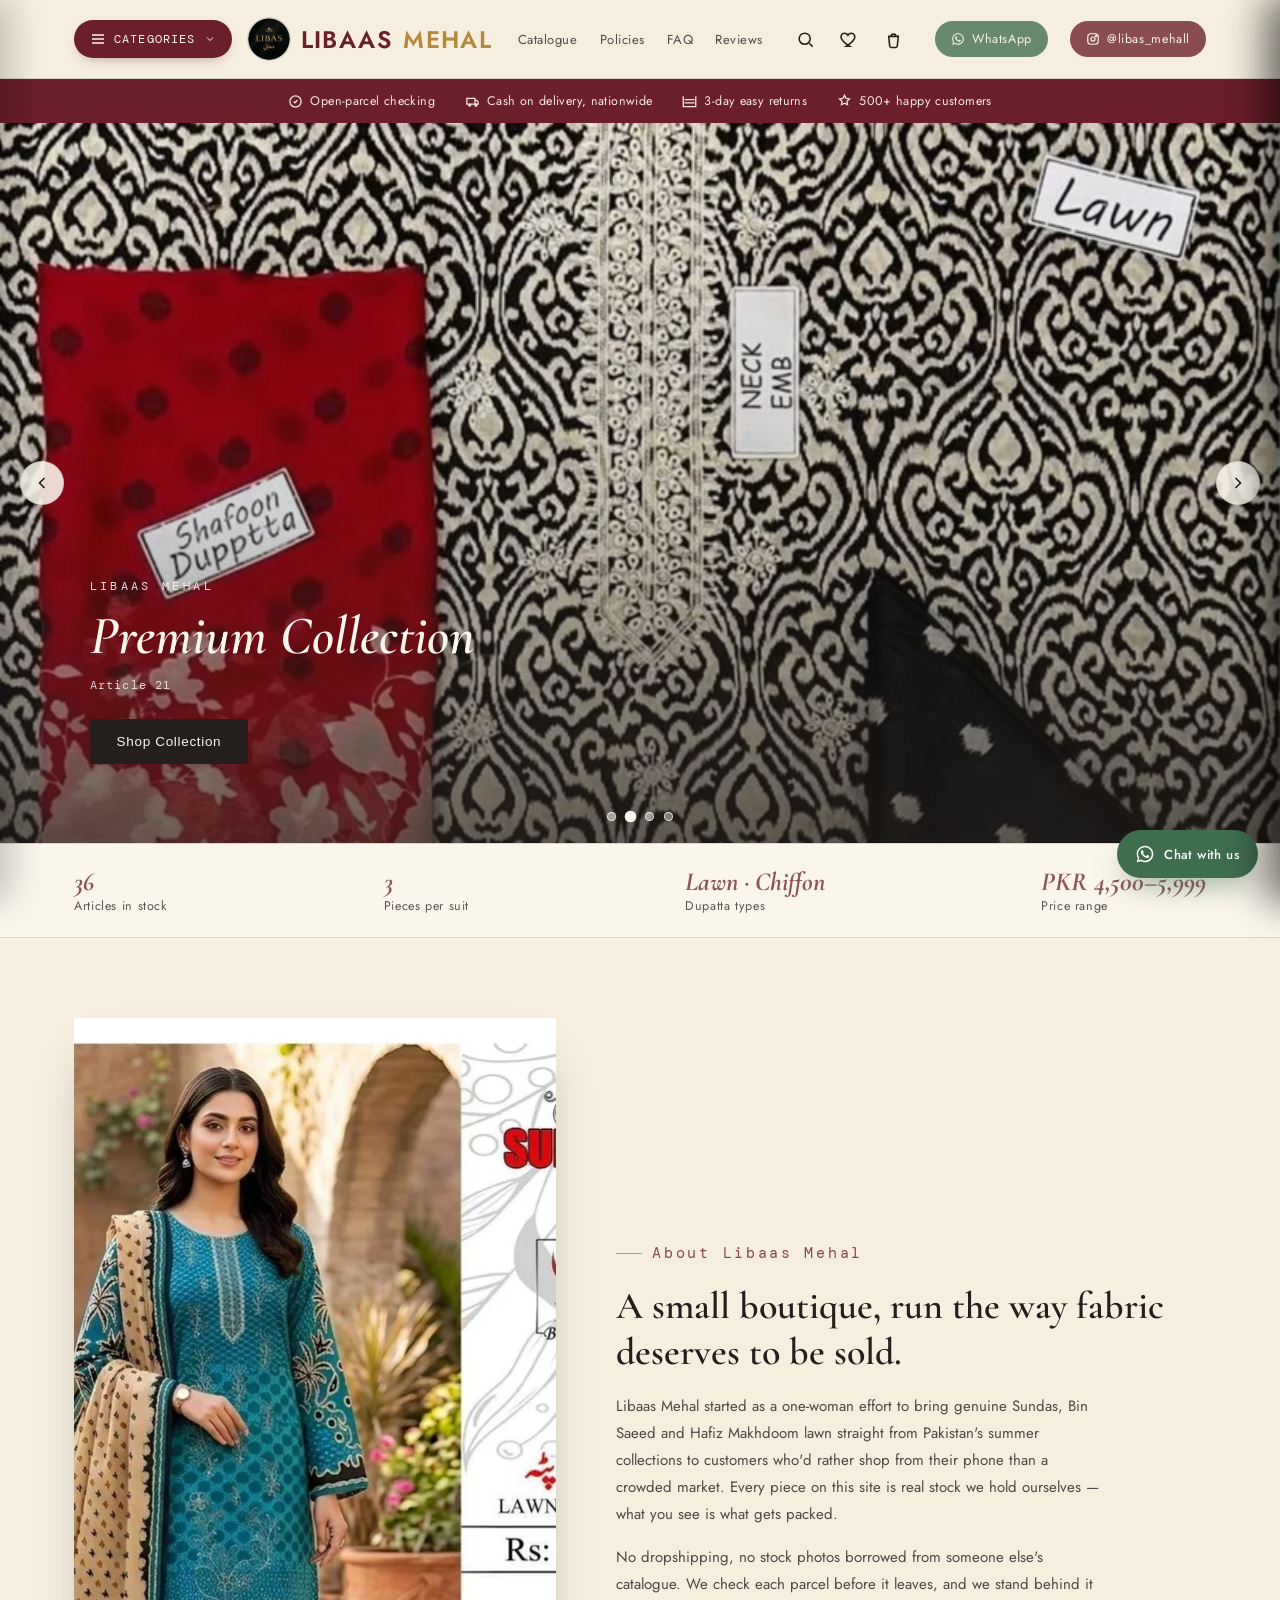
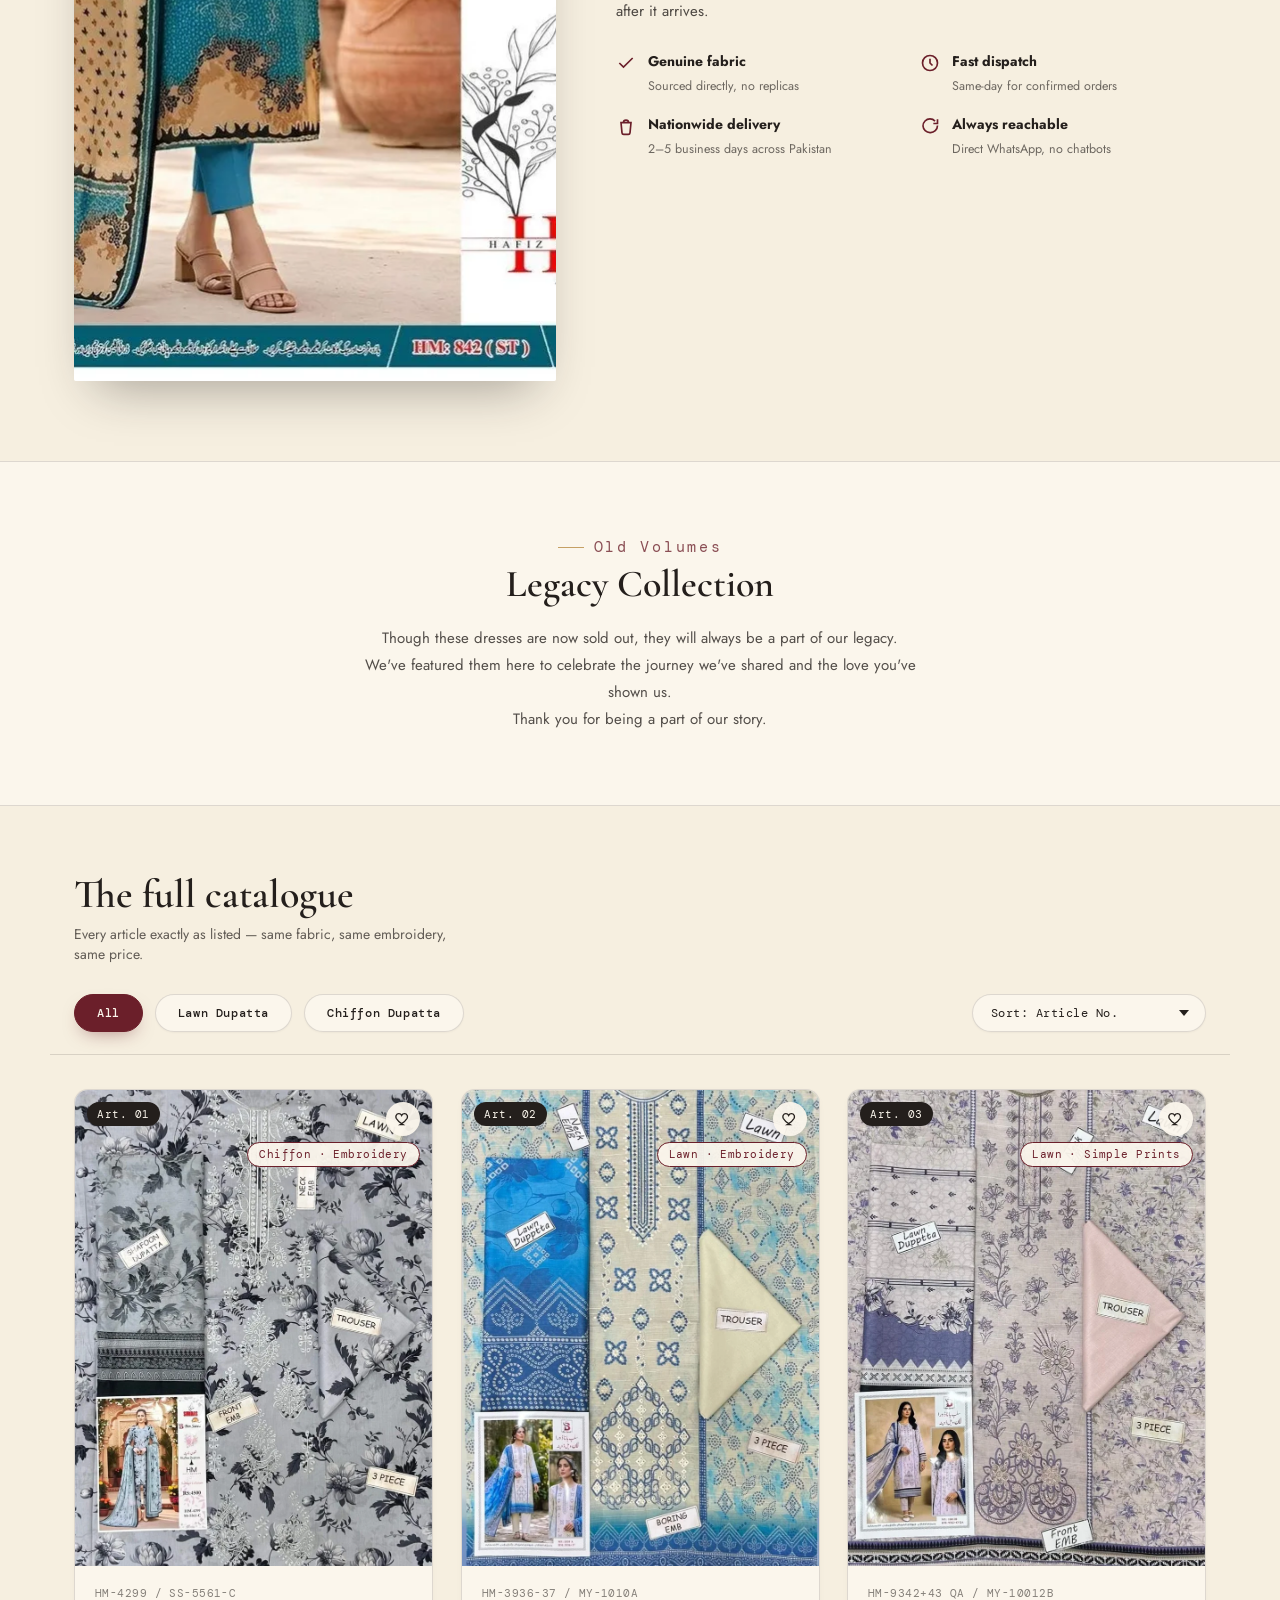
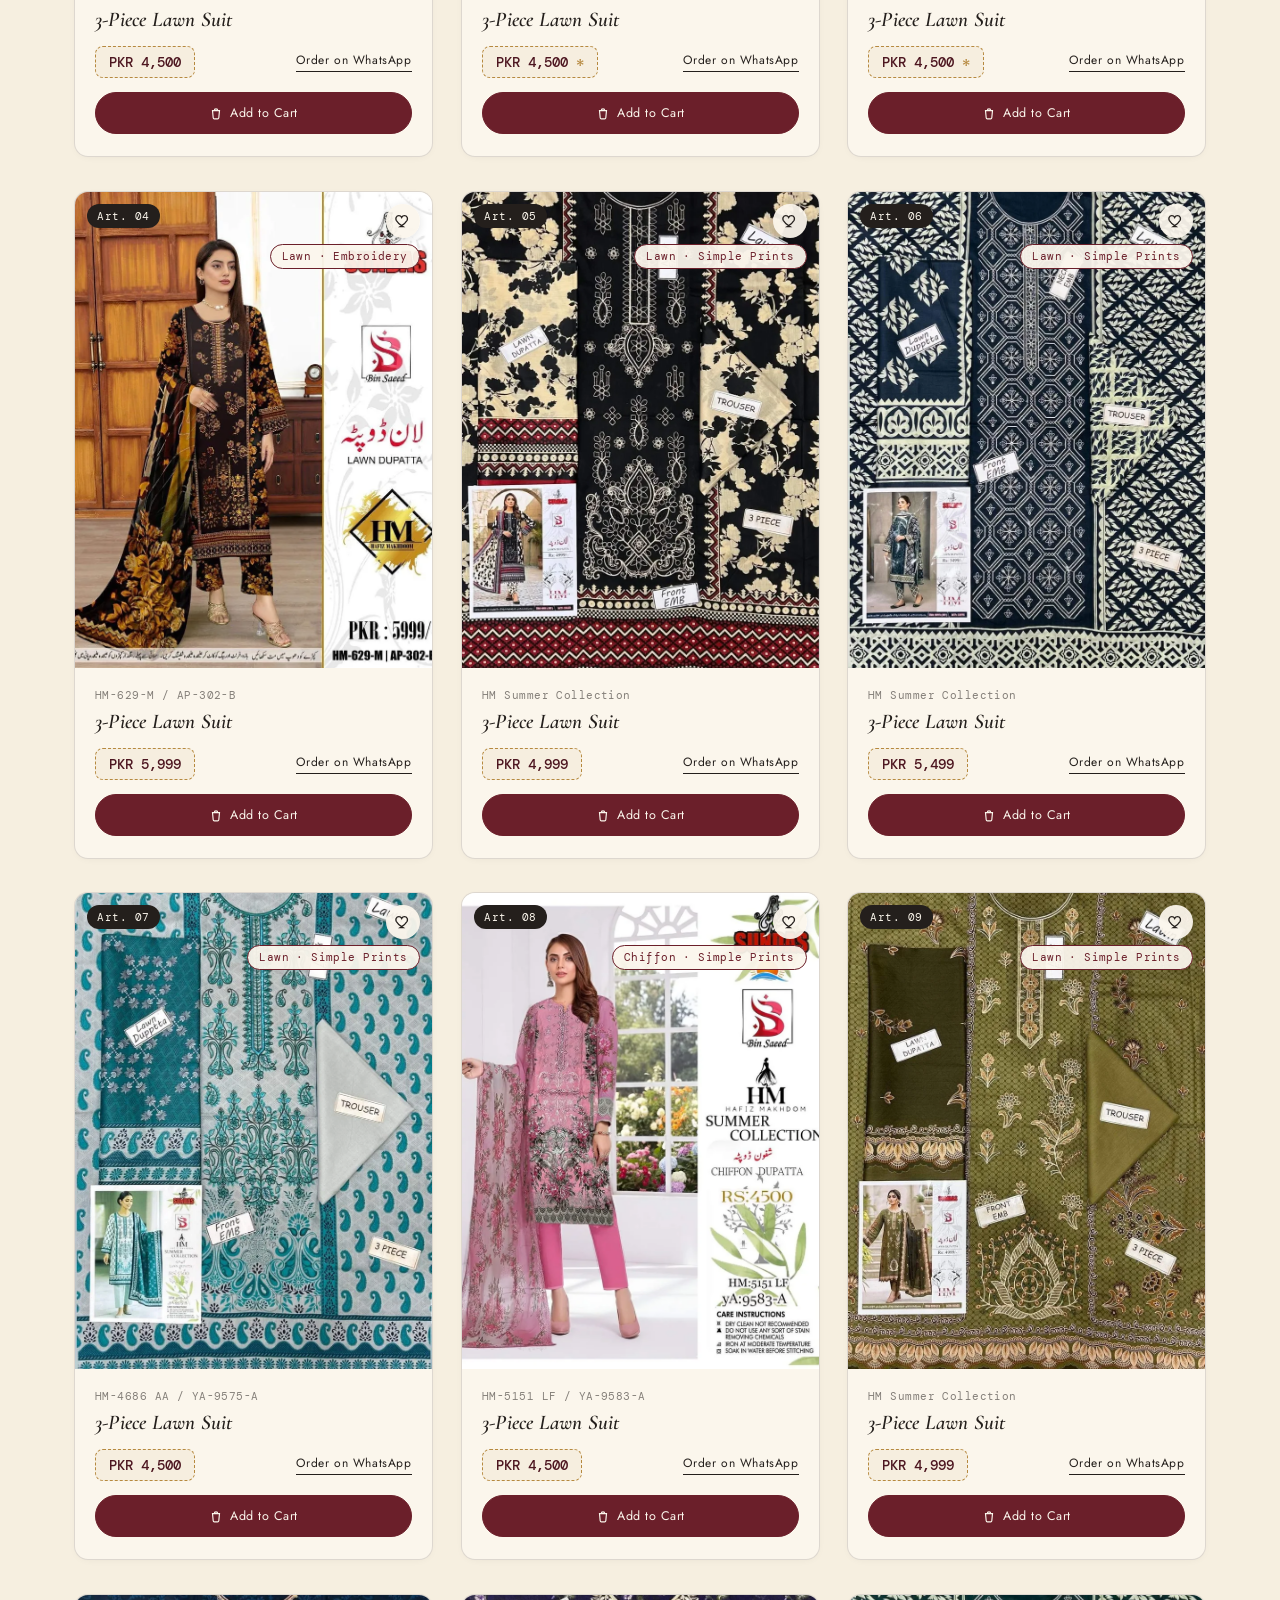
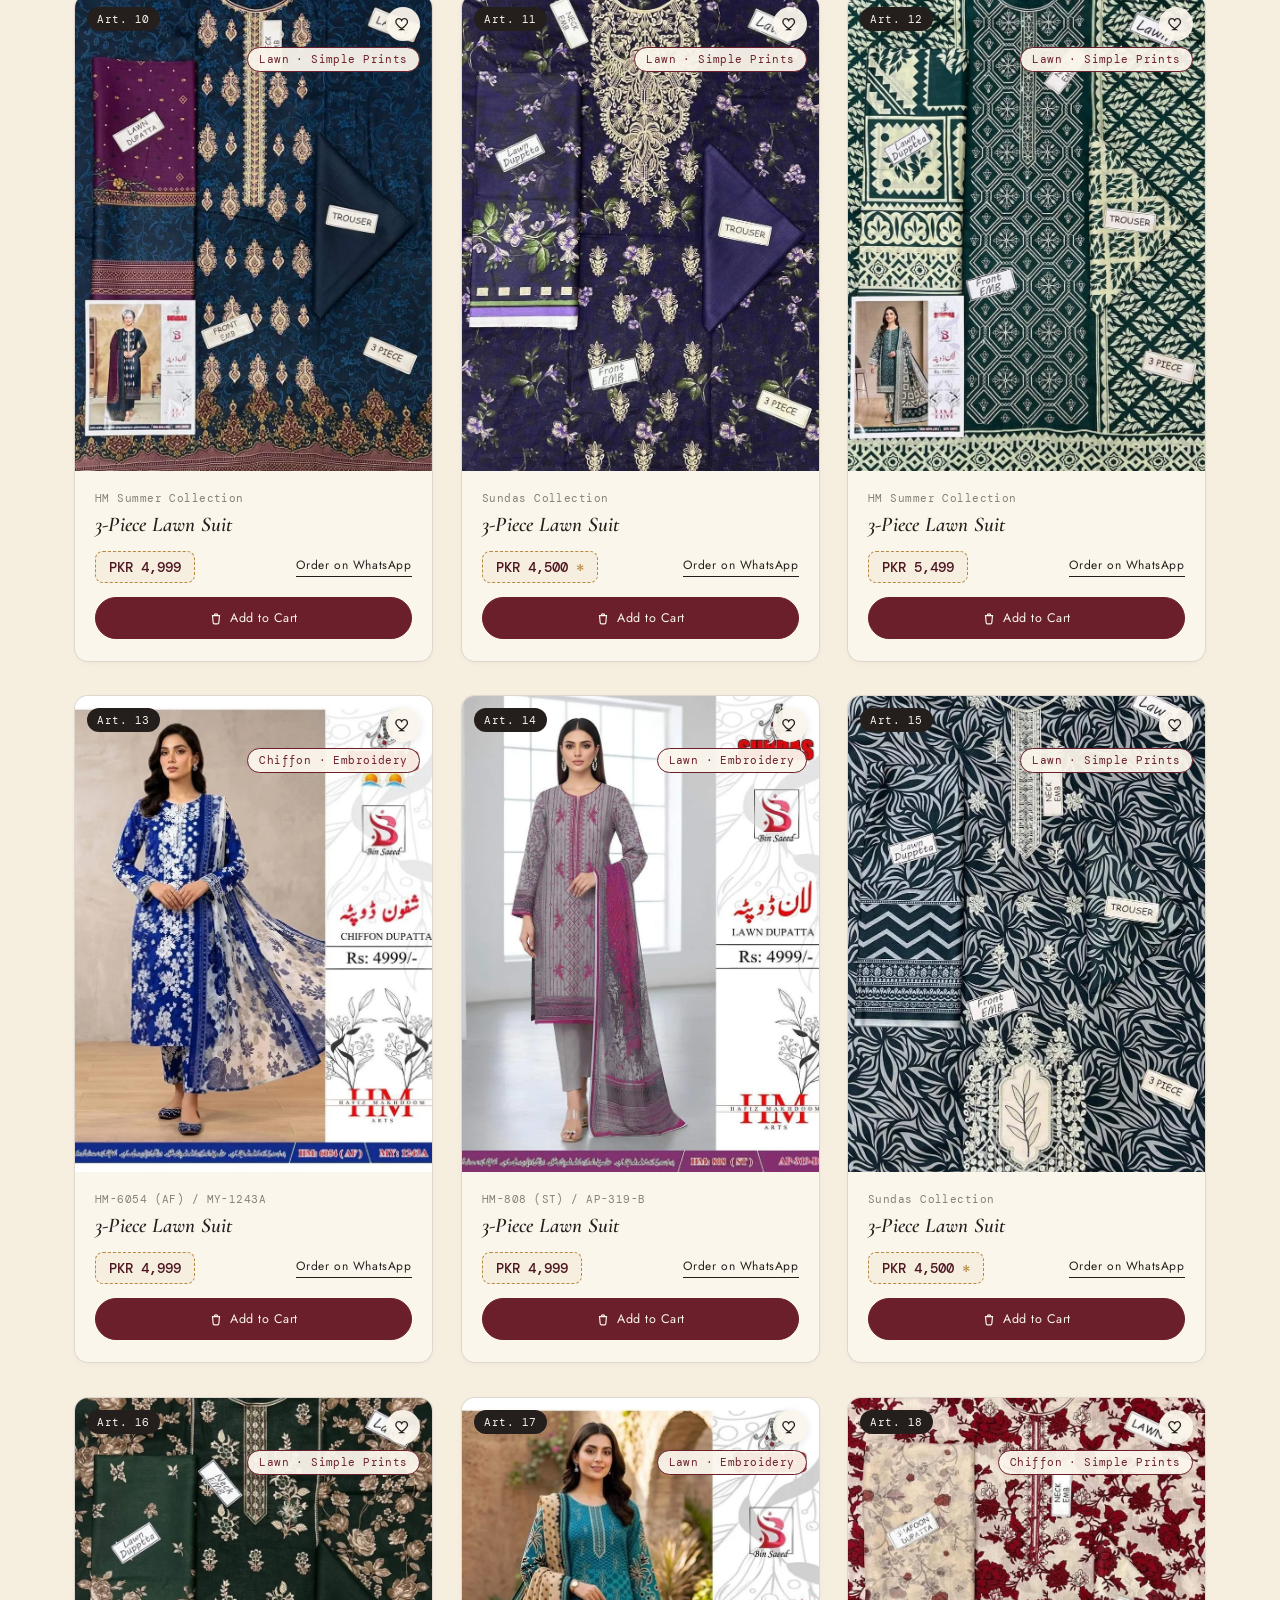
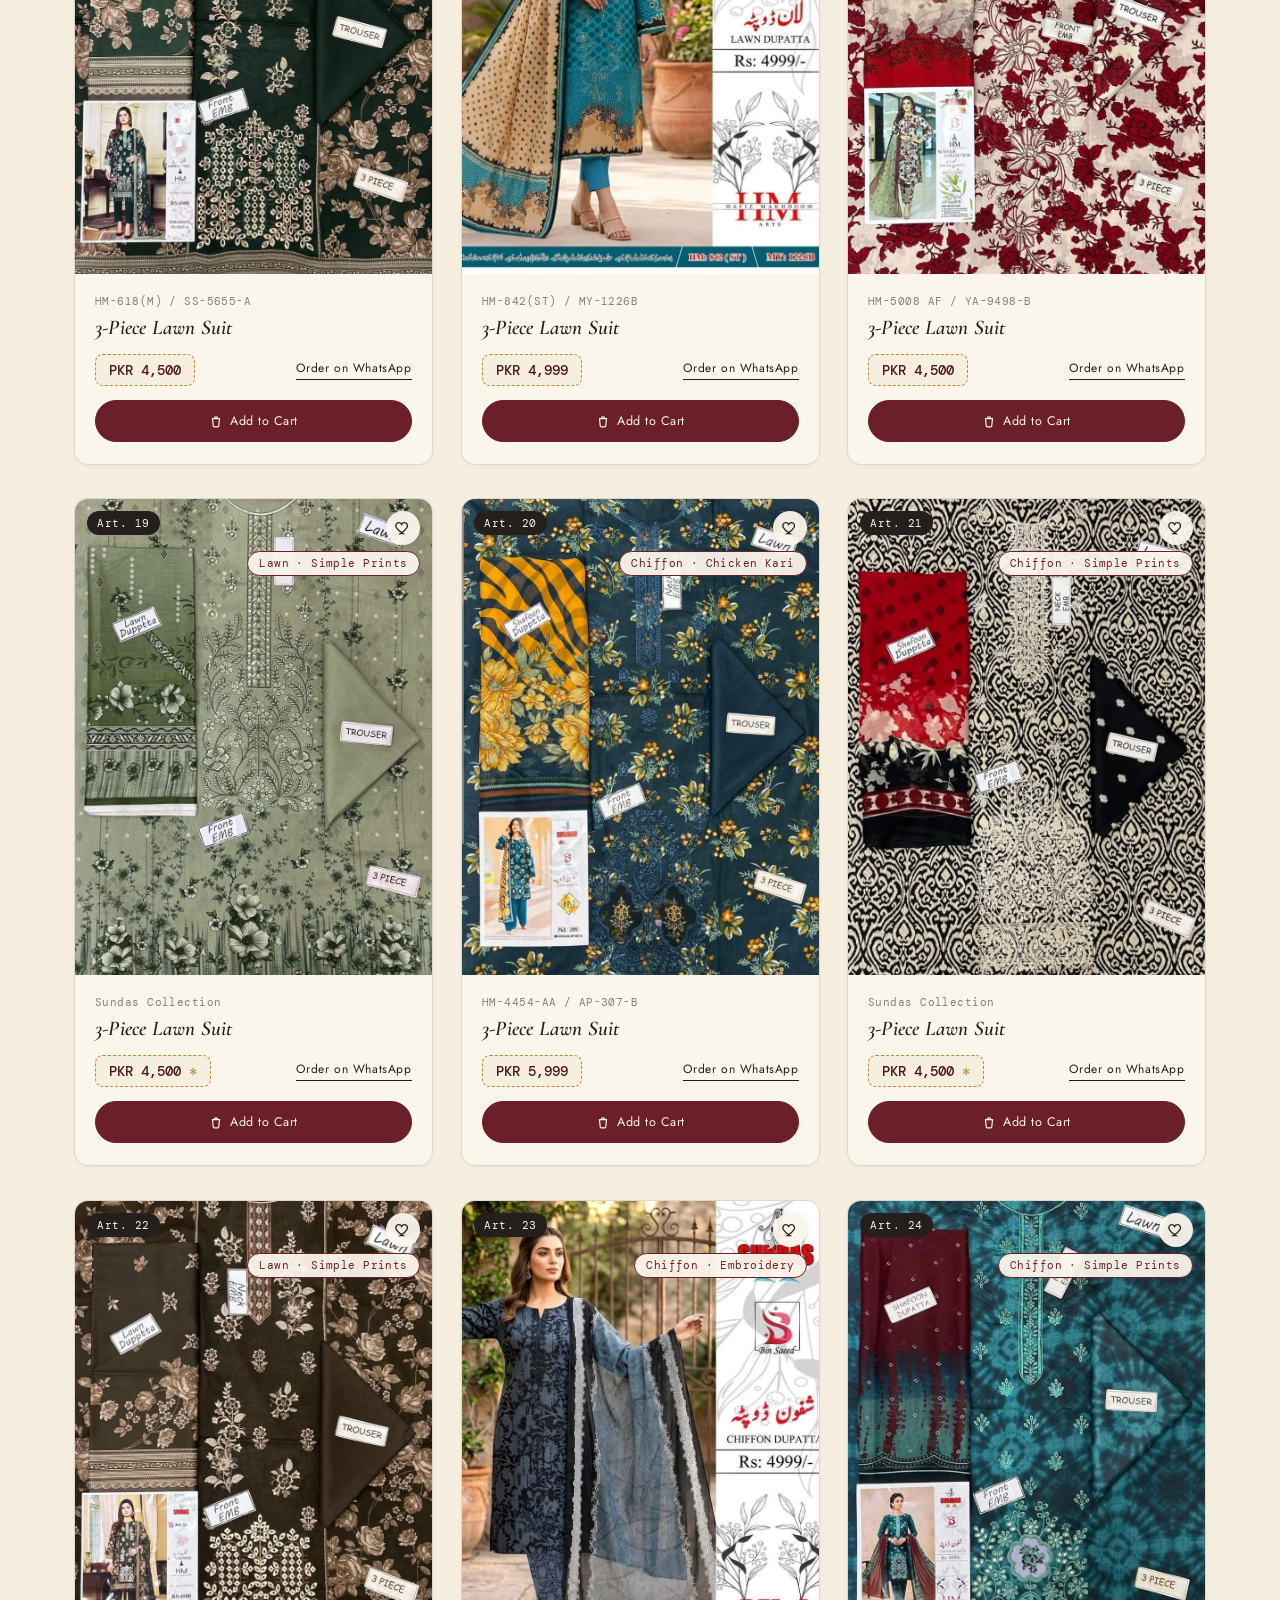
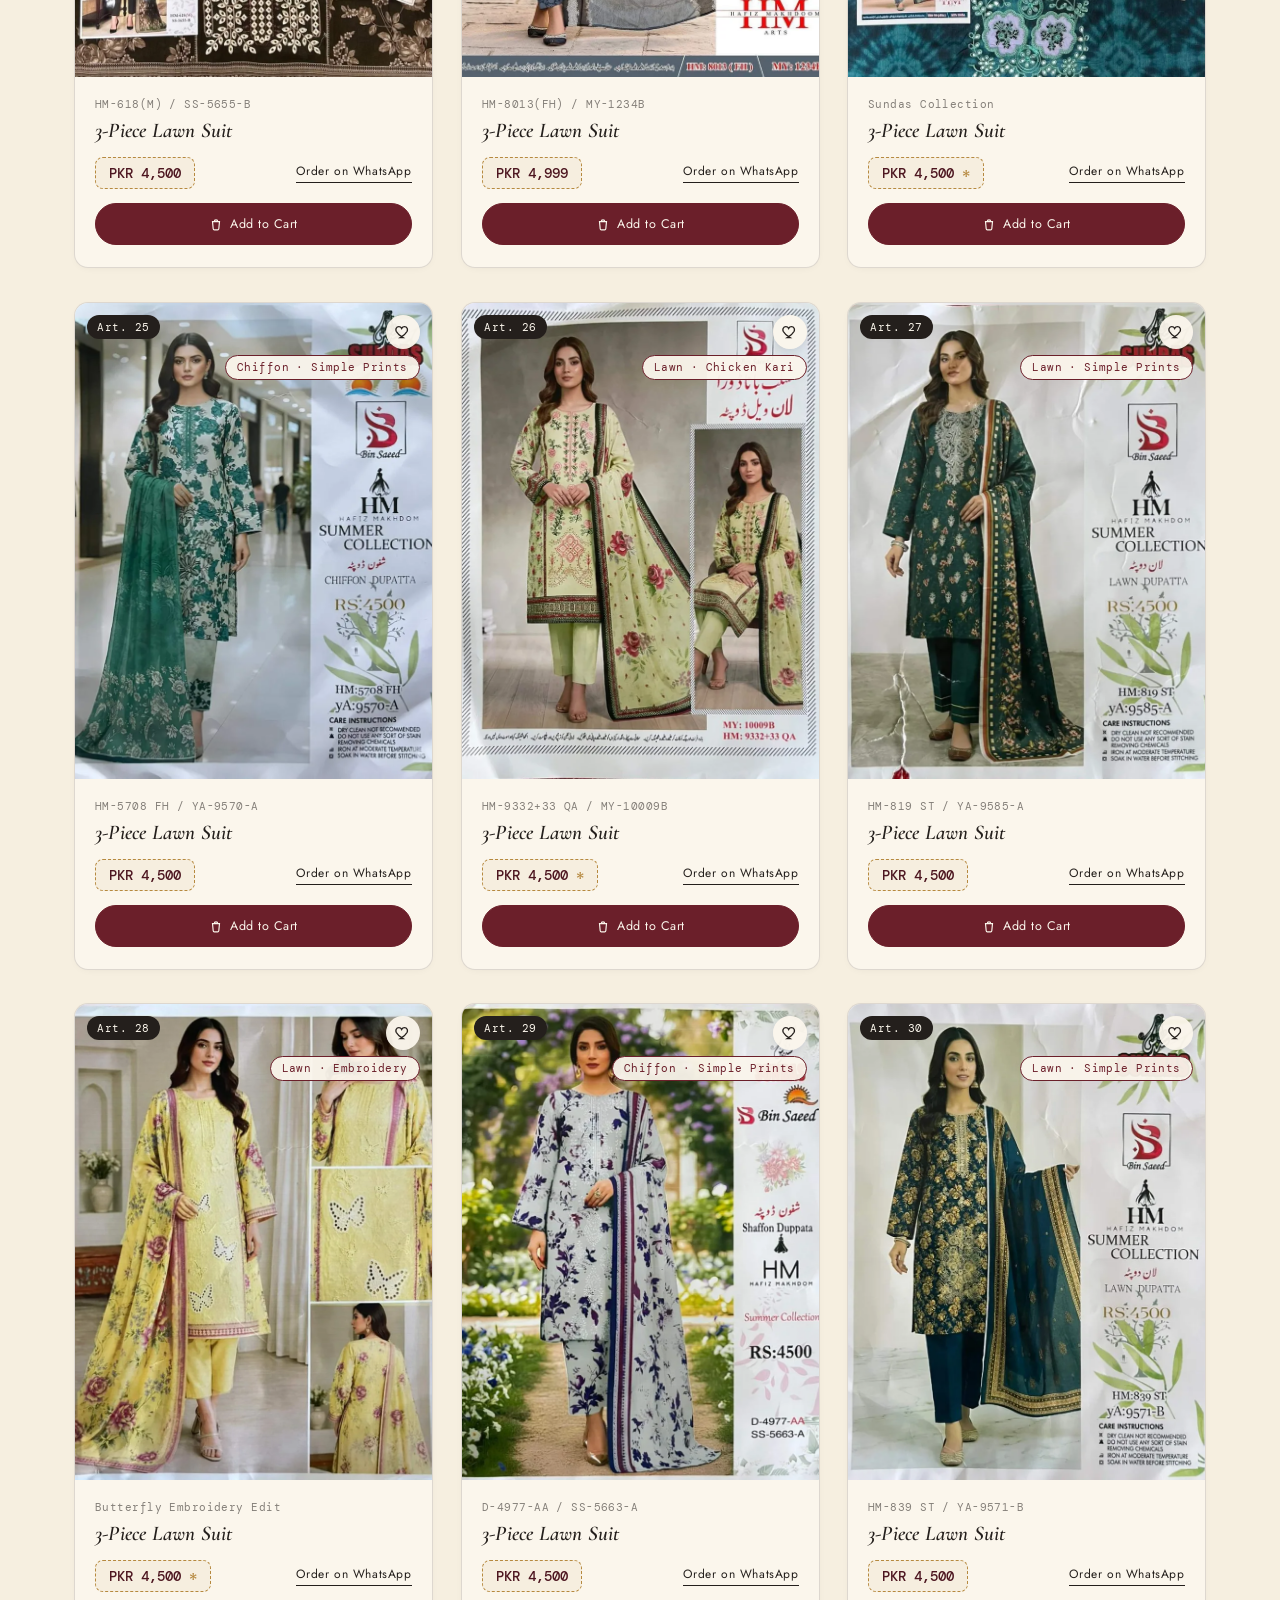
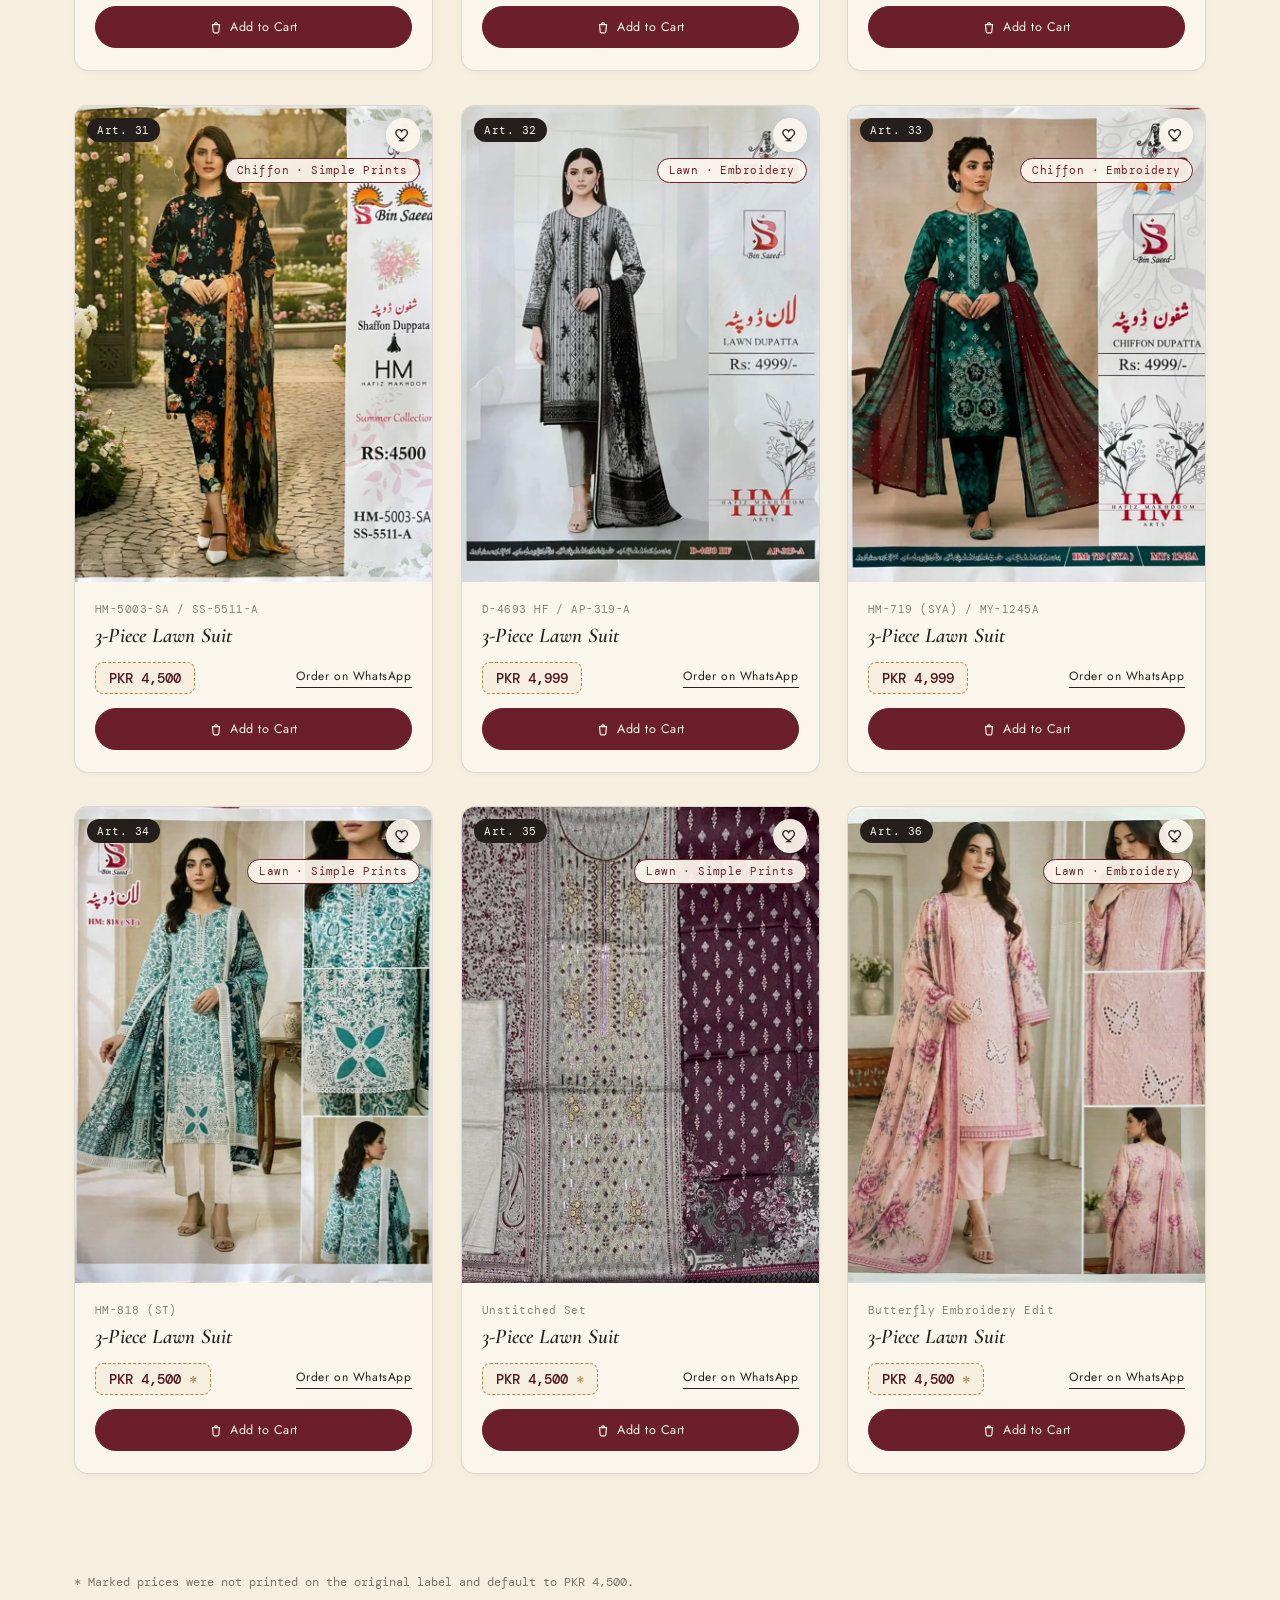
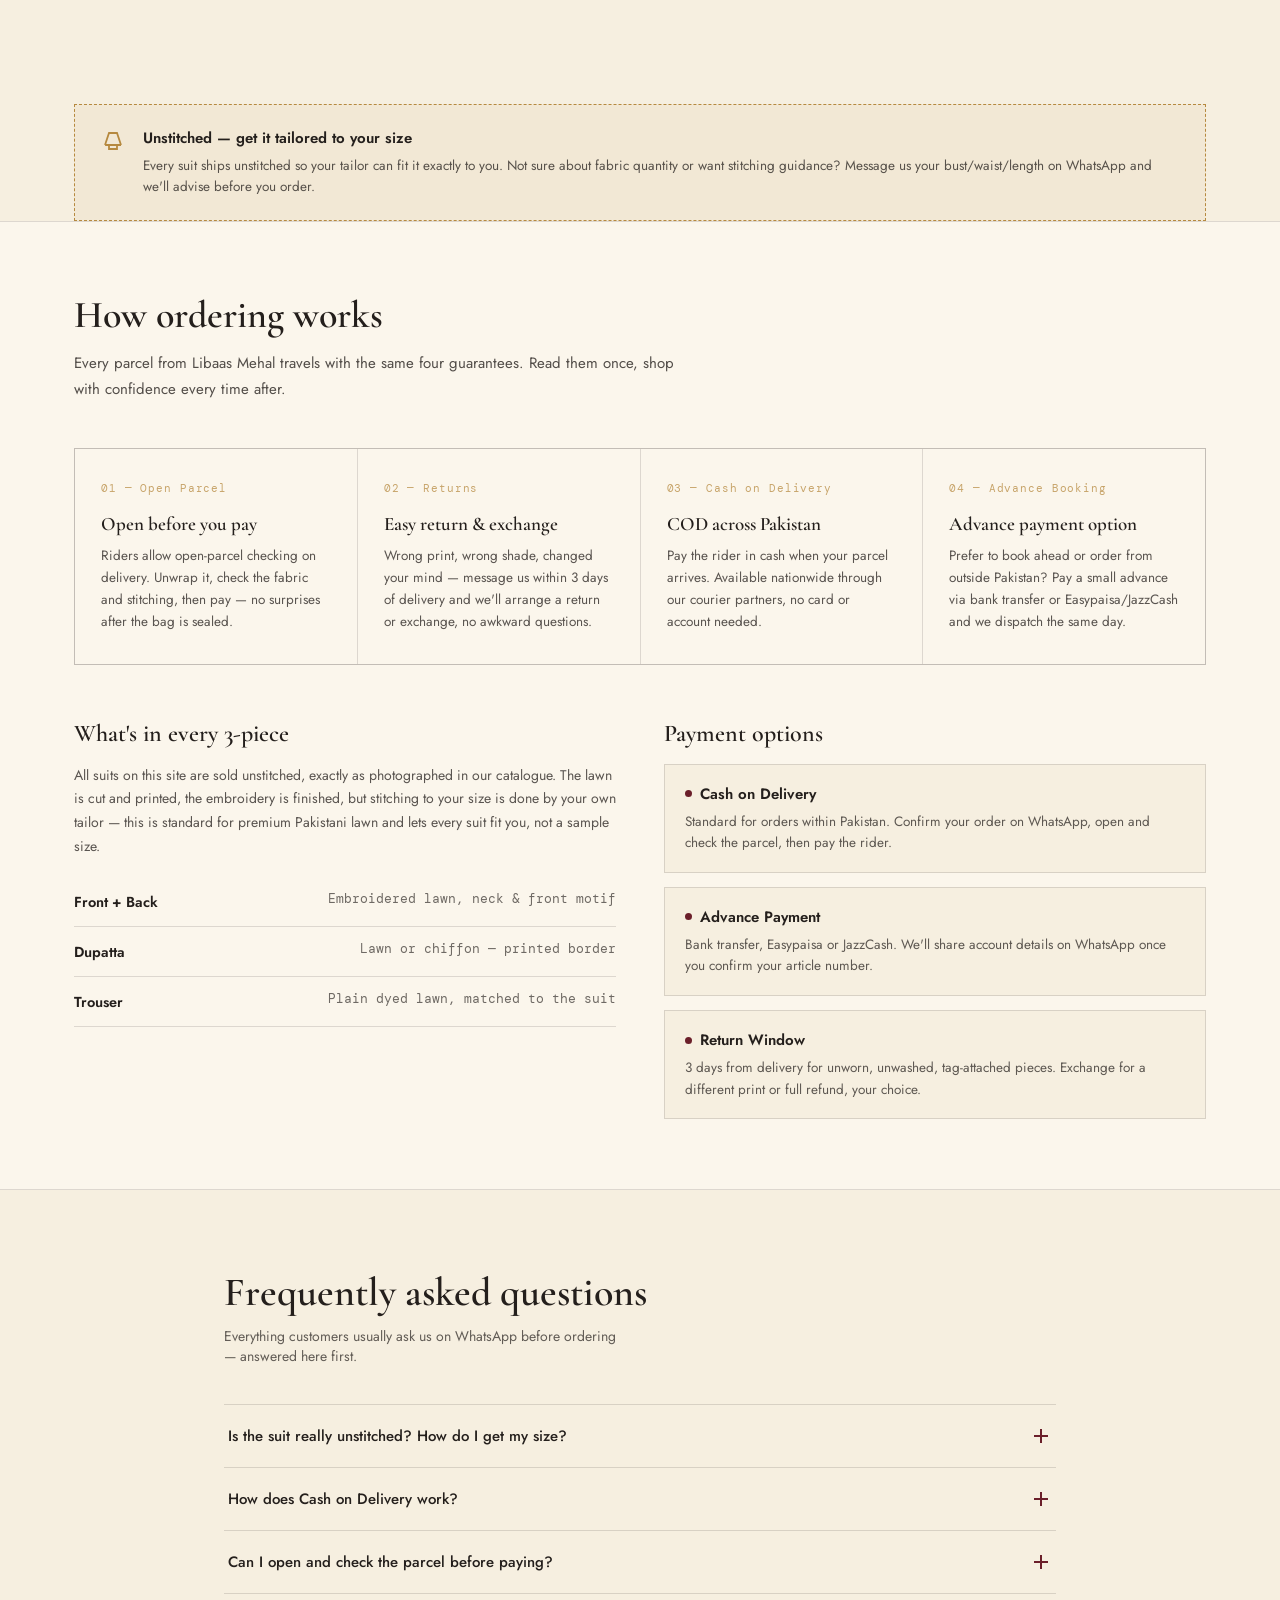
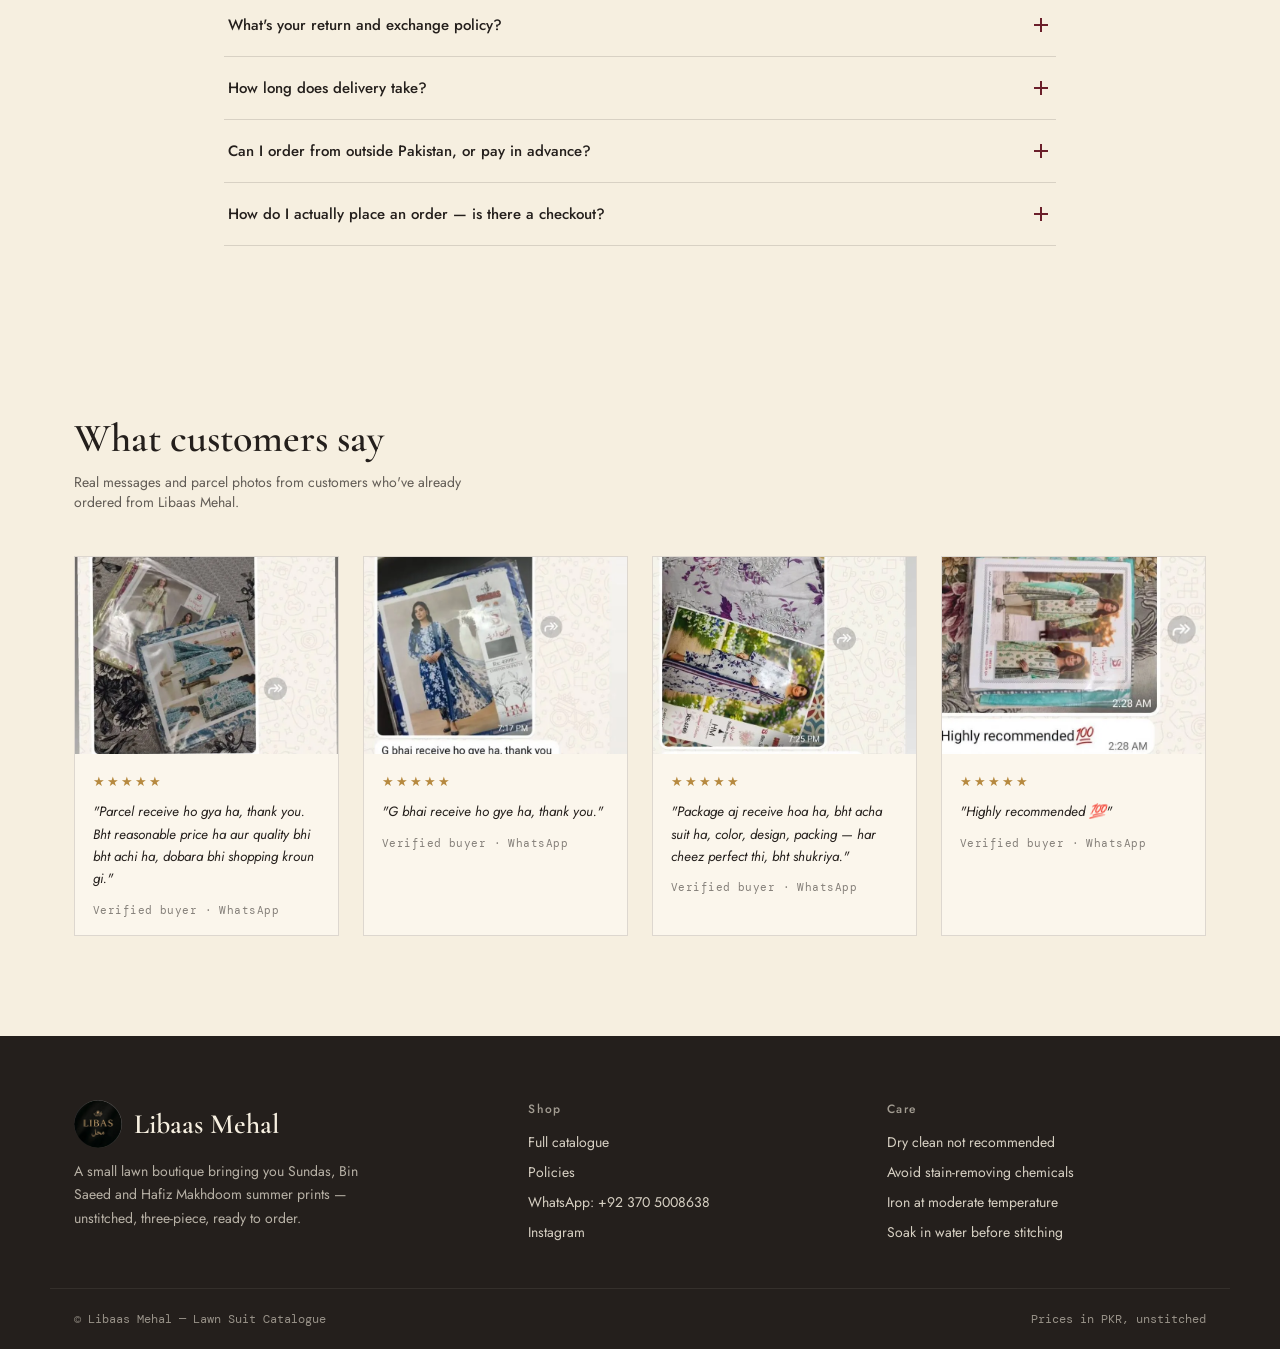
==== index.html @ 40e48aae "Performance optimization and SEO improvements" ====
<!DOCTYPE html>
<html lang="en">
<head>
<meta charset="UTF-8" />
<meta name="viewport" content="width=device-width, initial-scale=1" />
<title>Libaas Mehal — Unstitched Lawn Suits | 3-Piece Summer Collection, Pakistan</title>
<meta name="description" content="Shop 36 hand-picked unstitched 3-piece lawn suits from Libaas Mehal — Sundas, Bin Saeed &amp; Hafiz Makhdoom prints. Cash on delivery nationwide, open-parcel checking, easy returns. Order on WhatsApp." />
<meta name="keywords" content="lawn suits Pakistan, unstitched lawn, 3 piece suit, Sundas lawn, Bin Saeed lawn, Hafiz Makhdoom, chiffon dupatta, Libaas Mehal" />
<meta name="robots" content="index, follow" />
<meta name="theme-color" content="#6b1f2a" />
<link rel="canonical" href="https://libasmahal.com/" />
<meta property="og:type" content="website" />
<meta property="og:site_name" content="Libaas Mehal" />
<meta property="og:title" content="Libaas Mehal — Unstitched Lawn Suits | 3-Piece Summer Collection" />
<meta property="og:description" content="36 hand-picked unstitched 3-piece lawn suits. Cash on delivery nationwide, open-parcel checking, easy returns. Order on WhatsApp." />
<meta property="og:image" content="assets/logo.png" />
<meta property="og:locale" content="en_PK" />
<meta name="twitter:card" content="summary_large_image" />
<meta name="twitter:title" content="Libaas Mehal — Unstitched Lawn Suits" />
<meta name="twitter:description" content="36 hand-picked unstitched 3-piece lawn suits. COD nationwide, open-parcel checking, easy returns." />
<meta name="twitter:image" content="assets/logo.png" />
<link rel="icon" type="image/png" href="assets/logo.png" />
<script type="application/ld+json">
{
  "@context": "https://schema.org",
  "@type": "ClothingStore",
  "name": "Libaas Mehal",
  "description": "Unstitched 3-piece lawn suit boutique — Sundas, Bin Saeed and Hafiz Makhdoom summer prints, cash on delivery across Pakistan.",
  "image": "assets/logo.png",
  "priceRange": "PKR 4500 - 5999",
  "telephone": "+923705008638",
  "sameAs": ["https://www.instagram.com/libas_mehall?igsh=MnUzdWcyaWVnaDdw"],
  "address": { "@type": "PostalAddress", "addressCountry": "PK" }
}
</script>
<link rel="dns-prefetch" href="https://wa.me" />
<link rel="dns-prefetch" href="https://api.whatsapp.com" />
<link rel="preconnect" href="https://fonts.googleapis.com" />
<link rel="preconnect" href="https://fonts.gstatic.com" crossorigin />

<link rel="preload" as="image" href="assets/p28.webp" type="image/webp" />
<link rel="preload" href="https://fonts.googleapis.com/css2?family=Cormorant+Garamond:ital,wght@0,500;0,600;1,500&family=Jost:wght@400;500;600&family=DM+Mono:wght@400;500&display=swap" as="style" onload="this.onload=null;this.rel='stylesheet'" />
<noscript><link href="https://fonts.googleapis.com/css2?family=Cormorant+Garamond:ital,wght@0,500;0,600;1,500&family=Jost:wght@400;500;600&family=DM+Mono:wght@400;500&display=swap" rel="stylesheet" /></noscript>
<script>
  /* Loads before body images parse, so inline onerror handlers can call this immediately. */
  function imgFallback(el, label){
    el.onerror = null;
    const safe = (label || 'Libaas Mehal').replace(/&/g,'&amp;').replace(/</g,'&lt;');
    const svg = '<svg xmlns="http://www.w3.org/2000/svg" viewBox="0 0 400 500">'
      + '<rect width="400" height="500" fill="#eee2c9"/>'
      + '<rect x="6" y="6" width="388" height="488" fill="none" stroke="#b6893f" stroke-width="2" stroke-dasharray="6 6" stroke-opacity=".5"/>'
      + '<circle cx="200" cy="210" r="34" fill="none" stroke="#6b1f2a" stroke-width="2"/>'
      + '<path d="M186 210l10 10 18-20" fill="none" stroke="#6b1f2a" stroke-width="2.4" stroke-linecap="round" stroke-linejoin="round"/>'
      + '<text x="200" y="282" font-family="Georgia, serif" font-style="italic" font-size="22" fill="#241f1c" text-anchor="middle">Libaas Mehal</text>'
      + '<text x="200" y="308" font-family="monospace" font-size="13" fill="#6b1f2a" text-anchor="middle">' + safe + '</text>'
      + '</svg>';
    el.src = 'data:image/svg+xml,' + encodeURIComponent(svg);
    el.classList.add('img-is-fallback');
  }
</script>
<style>:root{--cream:#f6efe0;--paper:#fbf6ec;--wine:#6b1f2a;--wine-dk:#4d1620;--gold:#b6893f;--ink:#241f1c;--sage:#5c6b4f;--line:rgba(36,31,28,.14)}*{box-sizing:border-box}html{scroll-behavior:smooth}body{margin:0;background:var(--cream);color:var(--ink);font-family:'Jost',sans-serif;-webkit-font-smoothing:antialiased}h1,h2,h3,.display{font-family:'Cormorant Garamond',serif}.mono{font-family:'DM Mono',monospace}a{color:inherit}img{display:block;max-width:100%}body::before{content:"";position:fixed;inset:0;z-index:-1;background-image:radial-gradient(rgba(107,31,42,.05) 1px,transparent 1.3px);background-size:22px 22px;pointer-events:none}header{position:sticky;top:0;z-index:50;background:var(--cream);border-bottom:1px solid var(--line)}.header-inner{max-width:1180px;margin:0 auto;position:relative;display:flex;align-items:center;justify-content:space-between;padding:18px 24px}.wordmark{display:flex;align-items:center;gap:11px;font-size:24px;letter-spacing:.06em;font-weight:600;text-decoration:none;color:var(--wine)}.wordmark img{width:42px;height:42px;border-radius:50%;object-fit:cover;box-shadow:0 0 0 1px var(--line)}.wordmark span{color:var(--gold)}.head-links{display:flex;align-items:center;gap:22px;font-size:13px;letter-spacing:.04em;text-transform:none}.head-links a{text-decoration:none;opacity:.78;transition:opacity .2s}.head-links a:hover{opacity:1}.ig-pill{display:inline-flex;align-items:center;gap:7px;background:var(--wine);color:var(--paper)!important;padding:9px 16px;border-radius:999px;font-size:12.5px;letter-spacing:.05em;text-transform:none;text-decoration:none;transition:background .2s,transform .15s}.ig-pill:hover{background:var(--wine-dk);transform:translateY(-1px)}.ig-pill svg{width:14px;height:14px}.wa-pill{background:#3f6e4e}.wa-pill:hover{background:#2e5339}.hero-slider{position:relative;width:100%;overflow:hidden;height:min(84vh,720px);min-height:440px;background:var(--ink)}.hs-slide{position:absolute;inset:0;opacity:0;visibility:hidden;transition:opacity 1.1s ease;z-index:1;will-change:opacity}.hs-slide.active{opacity:1;visibility:visible;z-index:2}.hs-img{width:100%;height:100%;object-fit:cover;object-position:50% 15%;display:block}.hs-overlay{position:absolute;inset:0;background:linear-gradient(180deg,rgba(36,31,28,.05) 0%,rgba(36,31,28,.18) 55%,rgba(36,31,28,.68) 100%)}.hs-content{position:absolute;left:7%;right:7%;bottom:11%;max-width:460px;color:var(--paper);z-index:3}.hs-brand{font-family:'DM Mono',monospace;font-size:12px;letter-spacing:.28em;text-transform:uppercase;margin:0 0 14px;opacity:.92}.hs-tagline{font-family:'Cormorant Garamond',serif;font-style:italic;font-weight:600;font-size:clamp(30px,4.6vw,54px);line-height:1.05;margin:0 0 12px}.hs-art{font-family:'DM Mono',monospace;font-size:12px;letter-spacing:.1em;margin:0 0 26px;opacity:.85}.hs-cta{border-color:var(--paper)}.hs-arrow{position:absolute;top:50%;transform:translateY(-50%);z-index:4;width:44px;height:44px;border-radius:50%;background:rgba(251,246,236,.88);border:1px solid rgba(36,31,28,.1);color:var(--ink);display:flex;align-items:center;justify-content:center;cursor:pointer;transition:background .2s ease,transform .2s ease}.hs-arrow:hover{background:var(--paper);transform:translateY(-50%) scale(1.08)}.hs-arrow svg{width:20px;height:20px}.hs-prev{left:20px}.hs-next{right:20px}.hs-dots{position:absolute;bottom:22px;left:50%;transform:translateX(-50%);z-index:4;display:flex;gap:10px}.hs-dot{width:9px;height:9px;border-radius:50%;padding:0;cursor:pointer;background:rgba(251,246,236,.45);border:1px solid rgba(251,246,236,.85);transition:background .2s ease,transform .2s ease}.hs-dot.active{background:var(--paper);transform:scale(1.3)}.eyebrow{font-family:'DM Mono',monospace;font-size:12px;letter-spacing:.18em;text-transform:none;color:var(--wine);margin:0 0 18px;display:flex;align-items:center;gap:10px}.eyebrow::before{content:"";width:26px;height:1px;background:var(--gold);display:inline-block}.btn{display:inline-flex;align-items:center;gap:8px;padding:14px 26px;border-radius:3px;font-size:13.5px;letter-spacing:.05em;text-transform:none;text-decoration:none;border:1px solid var(--ink);transition:all .2s}.btn-solid{background:var(--ink);color:var(--paper)}.btn-solid:hover{background:var(--wine);border-color:var(--wine)}.btn-ghost{background:transparent;color:var(--ink)}.btn-ghost:hover{border-color:var(--wine);color:var(--wine)}.strip{border-top:1px solid var(--line);border-bottom:1px solid var(--line);background:var(--paper)}.strip-inner{max-width:1180px;margin:0 auto;padding:22px 24px;display:flex;gap:40px;flex-wrap:wrap;justify-content:space-between}.strip-item{font-size:12.5px;letter-spacing:.05em;text-transform:none;opacity:.75}.strip-item b{display:block;font-family:'Cormorant Garamond',serif;font-size:26px;font-style:italic;color:var(--wine);text-transform:none;letter-spacing:0}.trust-bar{background:var(--wine);color:var(--paper)}.trust-inner{max-width:1180px;margin:0 auto;padding:13px 24px;display:flex;gap:30px;flex-wrap:wrap;justify-content:center;font-size:12.5px;letter-spacing:.03em}.trust-inner span{display:flex;align-items:center;gap:7px;opacity:.95}.trust-inner svg{width:15px;height:15px;flex:0 0 auto}.about{max-width:1180px;margin:0 auto;padding:80px 24px;display:grid;grid-template-columns:.9fr 1.1fr;gap:60px;align-items:center}.about-art{position:relative}.about-art img{width:100%;aspect-ratio:4/5;object-fit:cover;border-radius:2px;box-shadow:0 26px 50px -22px rgba(36,31,28,.4)}.about-copy p.eyebrow{margin-bottom:16px}.about-copy h2{font-size:clamp(28px,3.4vw,38px);margin:0 0 18px;font-weight:600}.about-copy p{font-size:15px;line-height:1.8;opacity:.8;margin:0 0 16px;max-width:54ch}.about-points{display:grid;grid-template-columns:1fr 1fr;gap:18px;margin-top:26px}.about-point{display:flex;gap:12px;align-items:flex-start}.about-point svg{width:20px;height:20px;flex:0 0 auto;color:var(--wine);margin-top:2px}.about-point div b{display:block;font-size:14px;margin-bottom:2px}.about-point div span{font-size:12.5px;opacity:.65;line-height:1.5}.legacy-band{background:var(--paper);border-top:1px solid var(--line);border-bottom:1px solid var(--line)}.legacy-inner{max-width:760px;margin:0 auto;padding:72px 24px;text-align:center}.legacy-inner .eyebrow{justify-content:center}.legacy-inner h2{font-size:clamp(28px,3.4vw,38px);margin:0 0 18px;font-weight:600}.legacy-inner p{font-size:15px;line-height:1.8;opacity:.78;margin:0 auto;max-width:62ch}.size-note{max-width:1180px;margin:54px auto 0;padding:0 24px}.size-note .box{border:1px dashed var(--gold);background:rgba(182,137,63,.06);padding:22px 26px;display:flex;gap:18px;align-items:flex-start}.size-note svg{width:24px;height:24px;color:var(--gold);flex:0 0 auto;margin-top:2px}.size-note h4{margin:0 0 6px;font-size:15px;font-weight:600}.size-note p{margin:0;font-size:13.5px;opacity:.75;line-height:1.6}.cat-head{max-width:1180px;margin:0 auto;padding:64px 24px 8px;display:flex;justify-content:space-between;align-items:flex-end;gap:24px;flex-wrap:wrap}.cat-head h2{font-size:clamp(28px,3.4vw,40px);margin:0;font-weight:600}.cat-head p{margin:6px 0 0;opacity:.7;font-size:14px;max-width:48ch}.filters{max-width:1180px;margin:22px auto 0;padding:0 24px 22px;display:flex;gap:14px;flex-wrap:wrap;align-items:center;justify-content:space-between;border-bottom:1px solid var(--line)}.filter-chips{display:flex;gap:12px;flex-wrap:wrap;align-items:center}.chip{font-family:'DM Mono',monospace;font-size:12px;font-weight:500;letter-spacing:.05em;border:1px solid var(--line);background:var(--paper);color:var(--ink);padding:10px 22px;border-radius:999px;cursor:pointer;transition:background .22s ease,border-color .22s ease,color .22s ease,transform .18s ease,box-shadow .22s ease;text-transform:none;box-shadow:0 1px 2px rgba(36,31,28,.04)}.chip:hover{border-color:var(--wine);color:var(--wine);transform:translateY(-2px);box-shadow:0 8px 16px -8px rgba(107,31,42,.35)}.chip.active{background:var(--wine);border-color:var(--wine);color:var(--paper);box-shadow:0 8px 18px -8px rgba(107,31,42,.5)}.chip.active:hover{transform:translateY(-2px)}.sort-select{font-family:'DM Mono',monospace;font-size:12px;letter-spacing:.04em;border:1px solid var(--line);background:var(--paper);color:var(--ink);padding:10px 34px 10px 18px;border-radius:999px;text-transform:none;cursor:pointer;appearance:none;transition:border-color .22s ease,box-shadow .22s ease;box-shadow:0 1px 2px rgba(36,31,28,.04);background-image:url("data:image/svg+xml,%3Csvg xmlns='http://www.w3.org/2000/svg' width='10' height='6'%3E%3Cpath d='M0 0l5 6 5-6' fill='%23241f1c'/%3E%3C/svg%3E");background-repeat:no-repeat;background-position:right 16px center}.sort-select:hover{border-color:var(--gold)}.sort-select:focus{outline:none;border-color:var(--wine);box-shadow:0 0 0 3px rgba(107,31,42,.12)}.card-media{position:relative;aspect-ratio:3/4;overflow:hidden;background:#eee2c9;cursor:zoom-in}.card-media img{width:100%;height:100%;object-fit:cover;transition:transform .5s ease,opacity .4s ease;opacity:0}.card-media img.loaded{opacity:1}.card:hover .card-media img{transform:scale(1.045)}.zoom-hint{position:absolute;inset:0;display:flex;align-items:center;justify-content:center;background:rgba(36,31,28,0);opacity:0;transition:opacity .2s,background .2s;pointer-events:none}.card-media:hover .zoom-hint{opacity:1;background:rgba(36,31,28,.18)}.zoom-hint svg{width:34px;height:34px;color:#fff;filter:drop-shadow(0 2px 6px rgba(0,0,0,.4))}.lightbox{position:fixed;inset:0;z-index:200;background:rgba(20,16,14,.92);display:none;align-items:center;justify-content:center;padding:40px 20px}.lightbox.open{display:flex}.lightbox img{max-width:min(620px,90vw);max-height:84vh;object-fit:contain;box-shadow:0 30px 70px rgba(0,0,0,.5)}.lightbox-close{position:absolute;top:22px;right:26px;width:40px;height:40px;border-radius:50%;background:var(--paper);border:none;cursor:pointer;display:flex;align-items:center;justify-content:center}.lightbox-cap{position:absolute;bottom:30px;left:50%;transform:translateX(-50%);color:var(--paper);font-family:'DM Mono',monospace;font-size:12.5px;letter-spacing:.05em;text-align:center;opacity:.85}.fab-wa{position:fixed;right:22px;bottom:22px;z-index:90;display:flex;align-items:center;gap:9px;background:#3f6e4e;color:#fff;text-decoration:none;padding:14px 18px;border-radius:999px;box-shadow:0 14px 30px -10px rgba(63,110,78,.6);font-size:13px;letter-spacing:.03em;font-weight:500;transition:transform .2s,box-shadow .2s}.fab-wa:hover{transform:translateY(-2px);box-shadow:0 18px 36px -10px rgba(63,110,78,.7)}.fab-wa svg{width:20px;height:20px;flex:0 0 auto}.fab-wa .fab-pulse{position:absolute;inset:0;border-radius:999px;border:2px solid #3f6e4e;animation:pulse 2.2s ease-out infinite}@keyframes pulse{0%{transform:scale(1);opacity:.7}100%{transform:scale(1.35);opacity:0}}.grid{max-width:1180px;margin:34px auto 0;padding:0 24px 100px;display:grid;grid-template-columns:repeat(3,1fr);gap:34px 28px}.grid .card{contain:layout paint}.card{background:var(--paper);border:1px solid var(--line);border-radius:14px;overflow:hidden;box-shadow:0 2px 10px -4px rgba(36,31,28,.08);transition:transform .32s cubic-bezier(.22,1,.36,1),box-shadow .32s cubic-bezier(.22,1,.36,1),border-color .32s ease}.card:hover{transform:translateY(-6px);box-shadow:0 26px 44px -22px rgba(36,31,28,.4);border-color:rgba(107,31,42,.22)}.card:hover .card-media img{transform:scale(1.045)}.card-no{position:absolute;top:12px;left:12px;background:var(--ink);color:var(--paper);font-family:'DM Mono',monospace;font-size:11px;padding:5px 10px;letter-spacing:.05em;border-radius:999px}.card-fab{position:absolute;top:12px;right:12px;background:rgba(251,246,236,.94);color:var(--wine);font-family:'DM Mono',monospace;font-size:10.5px;padding:5px 11px;letter-spacing:.04em;text-transform:none;border:1px solid var(--wine);border-radius:999px}.card-body{padding:20px 20px 22px}.card-code{font-family:'DM Mono',monospace;font-size:11px;opacity:.55;letter-spacing:.04em;margin:0 0 7px}.card-title{font-family:'Cormorant Garamond',serif;font-size:21px;font-style:italic;font-weight:600;margin:0 0 14px;letter-spacing:.01em}.card-foot{display:flex;align-items:center;justify-content:space-between;gap:10px}.price-tag{font-family:'DM Mono',monospace;font-size:14px;font-weight:500;border:1px dashed var(--gold);padding:6px 13px;border-radius:8px;color:var(--wine-dk);background:rgba(182,137,63,.07)}.price-tag.est::after{content:" *";color:var(--gold)}.card-cta{font-size:12px;letter-spacing:.05em;text-transform:none;text-decoration:none;color:var(--ink);border-bottom:1px solid var(--ink);padding-bottom:2px;transition:color .2s ease,border-color .2s ease,transform .2s ease;display:inline-block}.card-cta:hover{color:var(--wine);border-color:var(--wine);transform:translateY(-1px)}.price-note{max-width:1180px;margin:0 auto;padding:0 24px 60px;font-size:12px;opacity:.6;font-family:'DM Mono',monospace}.info-band{background:var(--paper);border-top:1px solid var(--line);border-bottom:1px solid var(--line)}.info-inner{max-width:1180px;margin:0 auto;padding:70px 24px}.info-head{max-width:62ch;margin-bottom:46px}.info-head h2{font-size:clamp(28px,3.4vw,38px);margin:0 0 12px;font-weight:600}.info-head p{font-size:15px;line-height:1.75;opacity:.78;margin:0}.policy-grid{display:grid;grid-template-columns:repeat(4,1fr);gap:1px;background:var(--line);border:1px solid var(--line)}.policy-card{background:var(--paper);padding:30px 26px}.policy-card .pnum{font-family:'DM Mono',monospace;font-size:11px;color:var(--gold);letter-spacing:.08em;margin-bottom:14px}.policy-card h3{font-size:19px;margin:0 0 10px;font-weight:600}.policy-card p{font-size:13.5px;line-height:1.65;opacity:.75;margin:0}.unstitched-grid{margin-top:54px;display:grid;grid-template-columns:1fr 1fr;gap:48px;align-items:start}.unstitched-grid h3{font-size:24px;font-weight:600;margin:0 0 16px}.piece-list{list-style:none;margin:0;padding:0;display:grid;gap:0}.piece-list li{display:flex;justify-content:space-between;gap:16px;padding:14px 0;border-bottom:1px solid var(--line);font-size:14.5px}.piece-list li b{font-weight:600}.piece-list li span{opacity:.65;font-family:'DM Mono',monospace;font-size:12.5px;text-align:right}.pay-grid{display:grid;gap:14px}.pay-card{border:1px solid var(--line);padding:18px 20px;background:var(--cream)}.pay-card h4{margin:0 0 6px;font-size:15px;font-weight:600;display:flex;align-items:center;gap:8px}.pay-card h4 .dot{width:7px;height:7px;border-radius:50%;background:var(--wine);display:inline-block}.pay-card p{margin:0;font-size:13.5px;opacity:.72;line-height:1.6}.reviews-head{max-width:1180px;margin:0 auto;padding:78px 24px 8px}.reviews-head h2{font-size:clamp(28px,3.4vw,40px);margin:0 0 10px;font-weight:600}.reviews-head p{opacity:.7;font-size:14px;max-width:50ch;margin:0}.reviews-grid{max-width:1180px;margin:36px auto 0;padding:0 24px 100px;display:grid;grid-template-columns:repeat(4,1fr);gap:24px}.review-card{background:var(--paper);border:1px solid var(--line);overflow:hidden}.review-media{aspect-ratio:4/3;overflow:hidden;background:#eee2c9}.review-media img{width:100%;height:100%;object-fit:cover}.review-body{padding:18px}.review-stars{color:var(--gold);font-size:13px;letter-spacing:2px;margin-bottom:10px}.review-body p{font-size:13.5px;line-height:1.65;margin:0 0 12px;font-style:italic;color:var(--ink)}.review-who{font-family:'DM Mono',monospace;font-size:11px;opacity:.55;text-transform:none;letter-spacing:.04em}@media (max-width:980px){.policy-grid{grid-template-columns:repeat(2,1fr)}.unstitched-grid{grid-template-columns:1fr}.reviews-grid{grid-template-columns:repeat(2,1fr)}.about{grid-template-columns:1fr;padding-top:60px}.about-art{order:-1;max-width:360px;margin:0 auto}}@media (max-width:520px){.policy-grid{grid-template-columns:1fr}.reviews-grid{grid-template-columns:1fr}.about-points{grid-template-columns:1fr}.fab-wa span.fab-label{display:none}.fab-wa{padding:14px;border-radius:50%}}footer{background:var(--ink);color:var(--cream)}.foot-inner{max-width:1180px;margin:0 auto;padding:64px 24px 36px;display:grid;grid-template-columns:1.3fr 1fr 1fr;gap:40px}footer h3{font-size:28px;font-weight:600;margin:0 0 12px;color:var(--cream)}footer p{opacity:.7;font-size:14px;line-height:1.7;max-width:38ch;margin:0}.foot-col h4{font-size:12px;letter-spacing:.1em;text-transform:none;opacity:.6;margin:0 0 14px;font-weight:500}.foot-col a{display:block;text-decoration:none;color:var(--cream);opacity:.85;font-size:14px;margin-bottom:10px}.foot-col a:hover{opacity:1;color:var(--gold)}.foot-bottom{border-top:1px solid rgba(246,239,224,.14);max-width:1180px;margin:0 auto;padding:22px 24px;display:flex;justify-content:space-between;flex-wrap:wrap;gap:10px;font-size:12px;opacity:.55;font-family:'DM Mono',monospace}@media (max-width:880px){.hero-slider{height:62vh;min-height:400px}.hs-content{bottom:14%}.grid{grid-template-columns:repeat(2,1fr);gap:22px 16px}.foot-inner{grid-template-columns:1fr;gap:30px}.filters{justify-content:flex-start}}@media (max-width:520px){.hero-slider{height:52vh;min-height:340px}.hs-content{left:6%;right:6%;bottom:16%;max-width:none}.hs-tagline{font-size:clamp(24px,7vw,32px)}.hs-cta{padding:11px 18px;font-size:12px}.hs-arrow{width:36px;height:36px}.hs-arrow svg{width:16px;height:16px}.hs-prev{left:12px}.hs-next{right:12px}.grid{grid-template-columns:1fr}.header-inner{padding:14px 16px}.head-links span.label{display:none}.filters{flex-direction:column;align-items:stretch;gap:14px}.filter-chips{gap:8px}.chip{padding:9px 16px;font-size:11.5px}.sort-select{width:100%}}@media (prefers-reduced-motion:reduce){*{transition:none!important}}:focus-visible{outline:2px solid var(--wine);outline-offset:2px}.skip-link{position:absolute;left:14px;top:-60px;z-index:300;background:var(--ink);color:var(--cream);padding:10px 18px;border-radius:3px;text-decoration:none;font-size:13px;letter-spacing:.04em;transition:top .2s}.skip-link:focus{top:14px}.head-actions{display:flex;align-items:center;gap:6px}.icon-btn{position:relative;display:inline-flex;align-items:center;justify-content:center;width:38px;height:38px;border-radius:50%;border:1px solid transparent;background:transparent;cursor:pointer;color:var(--ink);transition:background .2s,border-color .2s}.icon-btn:hover{background:rgba(107,31,42,.08);border-color:var(--line)}.icon-btn svg{width:19px;height:19px}.icon-badge{position:absolute;top:-2px;right:-2px;min-width:17px;height:17px;padding:0 4px;border-radius:999px;background:var(--wine);color:var(--paper);font-family:'DM Mono',monospace;font-size:10px;line-height:17px;text-align:center;box-shadow:0 0 0 2px var(--cream);transform:scale(0);transition:transform .2s}.icon-badge.show{transform:scale(1)}.hamburger{display:none}.search-wrap{position:relative;display:flex;align-items:center}.search-input{width:0;opacity:0;padding:0;border:1px solid var(--line);border-radius:999px;background:var(--paper);font-family:'Jost',sans-serif;font-size:13px;color:var(--ink);transition:width .25s ease,opacity .2s ease,padding .25s ease;height:38px}.search-input.open{width:200px;opacity:1;padding:0 16px}.search-input:focus{outline:none;border-color:var(--wine)}.mobile-nav-overlay{position:fixed;inset:0;background:rgba(20,16,14,.5);z-index:120;opacity:0;visibility:hidden;transition:opacity .25s ease}.mobile-nav-overlay.open{opacity:1;visibility:visible}.mobile-nav{position:fixed;top:0;right:0;height:100%;width:min(300px,84vw);z-index:121;background:var(--cream);box-shadow:-10px 0 30px rgba(0,0,0,.2);transform:translateX(100%);transition:transform .3s ease;padding:24px;display:flex;flex-direction:column;gap:4px;overflow-y:auto}.mobile-nav.open{transform:translateX(0)}.mobile-nav-close{align-self:flex-end;background:none;border:none;cursor:pointer;padding:8px;color:var(--ink)}.mobile-nav a{display:block;padding:14px 4px;border-bottom:1px solid var(--line);text-decoration:none;color:var(--ink);font-size:15px;letter-spacing:.03em}.mobile-nav .ig-pill,.mobile-nav .wa-pill{justify-content:center;margin-top:14px}.head-left{display:flex;align-items:center;gap:16px}.cat-trigger{display:flex;align-items:center;gap:8px;background:var(--wine);color:var(--paper);border:none;cursor:pointer;padding:11px 16px;border-radius:999px;box-shadow:0 6px 16px -8px rgba(107,31,42,.5);transition:background .2s ease,box-shadow .2s ease,transform .15s ease}.cat-trigger:hover{background:var(--wine-dk);transform:translateY(-1px)}.cat-trigger[aria-expanded="true"]{background:var(--wine-dk)}.cat-trigger-icon{width:16px;height:16px;flex:0 0 auto}.cat-trigger-chevron{width:12px;height:12px;flex:0 0 auto;transition:transform .25s ease}.cat-trigger[aria-expanded="true"] .cat-trigger-chevron{transform:rotate(180deg)}.cat-trigger-label{font-family:'DM Mono',monospace;font-size:11.5px;letter-spacing:.1em;text-transform:uppercase;white-space:nowrap}@media (max-width:620px){.head-left{gap:10px}.cat-trigger{padding:11px;border-radius:50%}.cat-trigger-label{display:none}.cat-trigger-chevron{display:none}}.sidenav-overlay{position:fixed;inset:0;background:rgba(20,16,14,.5);z-index:130;opacity:0;visibility:hidden;transition:opacity .25s ease}.sidenav-overlay.open{opacity:1;visibility:visible}.sidenav{position:fixed;top:0;left:0;height:100%;width:min(300px,84vw);z-index:131;background:var(--cream);box-shadow:10px 0 34px rgba(0,0,0,.22);transform:translateX(-100%);transition:transform .32s ease;display:flex;flex-direction:column;overflow-y:auto}.sidenav.open{transform:translateX(0)}.sidenav-head{display:flex;align-items:center;justify-content:space-between;padding:24px 22px 18px;border-bottom:1px solid var(--line)}.sidenav-title{font-family:'Cormorant Garamond',serif;font-style:italic;font-weight:600;font-size:21px;color:var(--wine)}.sidenav-close{background:none;border:none;cursor:pointer;padding:6px;color:var(--ink);display:flex}.sidenav-tree{padding:12px 14px 30px}.sidenav-group{border-bottom:1px solid var(--line)}.sidenav-group:last-child{border-bottom:none}.sidenav-parent{width:100%;display:flex;align-items:center;justify-content:space-between;background:none;border:none;cursor:pointer;text-align:left;padding:17px 8px;font-family:'Jost',sans-serif;font-size:15px;letter-spacing:.02em;color:var(--ink);transition:color .2s ease}.sidenav-parent:hover{color:var(--wine)}.sidenav-chevron{width:16px;height:16px;flex:0 0 auto;transition:transform .28s ease}.sidenav-parent[aria-expanded="true"]{color:var(--wine)}.sidenav-parent[aria-expanded="true"] .sidenav-chevron{transform:rotate(180deg)}.sidenav-submenu{list-style:none;margin:0;padding:0;overflow:hidden;max-height:0;transition:max-height .32s ease}.sidenav-group.open .sidenav-submenu{max-height:320px}.sidenav-submenu li a{display:block;padding:12px 8px 12px 24px;text-decoration:none;color:var(--ink);opacity:.75;font-size:13.5px;letter-spacing:.02em;border-top:1px solid var(--line);transition:opacity .2s ease,color .2s ease}.sidenav-submenu li a:hover{opacity:1;color:var(--wine)}.sidenav-flat-link{display:block;padding:17px 8px;text-decoration:none;color:var(--ink);font-family:'Jost',sans-serif;font-size:15px;letter-spacing:.02em;transition:color .2s ease}.sidenav-flat-link:hover{color:var(--wine)}.img-fallback{position:absolute;inset:0;display:flex;align-items:center;justify-content:center;flex-direction:column;gap:8px;text-align:center;padding:18px;background:radial-gradient(circle at 30% 20%,rgba(182,137,63,.18),transparent 55%),radial-gradient(circle at 75% 80%,rgba(107,31,42,.14),transparent 55%),var(--paper)}.img-fallback svg{width:30px;height:30px;color:var(--gold);opacity:.8}.img-fallback span{font-family:'DM Mono',monospace;font-size:11px;letter-spacing:.06em;color:var(--ink);opacity:.55}.card-wish{position:absolute;top:12px;right:12px;z-index:2;width:34px;height:34px;border-radius:50%;border:none;cursor:pointer;background:rgba(251,246,236,.94);color:var(--ink);display:flex;align-items:center;justify-content:center;box-shadow:0 2px 8px rgba(36,31,28,.12);transition:transform .18s ease,color .2s ease,box-shadow .2s ease}.card-wish svg{width:16px;height:16px}.card-wish:hover{transform:scale(1.1);box-shadow:0 4px 12px rgba(36,31,28,.18)}.card-wish.active{color:var(--wine)}.card-wish.active svg{fill:var(--wine)}.card-fab{top:52px}.card-qv{position:absolute;left:50%;bottom:16px;transform:translate(-50%,10px);background:var(--ink);color:var(--paper);border:none;cursor:pointer;padding:10px 18px;border-radius:999px;font-size:11.5px;letter-spacing:.04em;display:flex;align-items:center;gap:6px;opacity:0;box-shadow:0 8px 20px -6px rgba(0,0,0,.4);transition:opacity .25s ease,transform .25s ease}.card-media:hover .card-qv{opacity:1;transform:translate(-50%,0)}.card-qv svg{width:13px;height:13px}.card-actions{display:flex;gap:8px;margin-top:14px}.btn-cart{flex:1;display:flex;align-items:center;justify-content:center;gap:7px;background:var(--wine);color:var(--paper);border:1px solid var(--wine);padding:11px 12px;border-radius:999px;cursor:pointer;font-family:'Jost',sans-serif;font-size:12.5px;letter-spacing:.04em;transition:background .22s ease,transform .18s ease,box-shadow .22s ease}.btn-cart:hover{background:var(--wine-dk);transform:translateY(-2px);box-shadow:0 10px 20px -10px rgba(107,31,42,.55)}.btn-cart svg{width:14px;height:14px}.btn-cart.in-cart{background:var(--sage);border-color:var(--sage)}.drawer-overlay{position:fixed;inset:0;background:rgba(20,16,14,.5);z-index:160;opacity:0;visibility:hidden;transition:opacity .25s ease}.drawer-overlay.open{opacity:1;visibility:visible}.drawer{position:fixed;top:0;right:0;height:100%;width:min(420px,92vw);z-index:161;background:var(--cream);box-shadow:-14px 0 40px rgba(0,0,0,.25);transform:translateX(100%);transition:transform .32s ease;display:flex;flex-direction:column}.drawer.open{transform:translateX(0)}.drawer-head{display:flex;align-items:center;justify-content:space-between;padding:20px 22px;border-bottom:1px solid var(--line);background:var(--paper)}.drawer-head h3{margin:0;font-size:21px;font-weight:600;display:flex;align-items:center;gap:8px}.drawer-close{background:none;border:none;cursor:pointer;padding:8px;color:var(--ink);border-radius:50%}.drawer-close:hover{background:rgba(36,31,28,.07)}.drawer-body{flex:1;overflow-y:auto;padding:18px 22px}.drawer-empty{display:flex;flex-direction:column;align-items:center;text-align:center;gap:14px;padding:60px 10px;opacity:.7}.drawer-empty svg{width:46px;height:46px;color:var(--gold)}.drawer-empty p{margin:0;font-size:14px;max-width:26ch}.cart-row{display:flex;gap:14px;padding:16px 0;border-bottom:1px solid var(--line)}.cart-row:last-child{border-bottom:none}.cart-thumb{position:relative;width:70px;height:88px;flex:0 0 auto;border-radius:2px;overflow:hidden;background:#eee2c9}.cart-thumb img{width:100%;height:100%;object-fit:cover}.cart-info{flex:1;min-width:0;display:flex;flex-direction:column;gap:6px}.cart-info .ci-code{font-family:'DM Mono',monospace;font-size:10.5px;opacity:.55;margin:0;white-space:nowrap;overflow:hidden;text-overflow:ellipsis}.cart-info .ci-title{font-family:'Cormorant Garamond',serif;font-style:italic;font-size:17px;font-weight:600;margin:0}.cart-info .ci-price{font-family:'DM Mono',monospace;font-size:12.5px;color:var(--wine-dk)}.cart-row-foot{display:flex;align-items:center;justify-content:space-between;margin-top:2px}.qty-stepper{display:flex;align-items:center;border:1px solid var(--line);border-radius:999px;overflow:hidden}.qty-stepper button{width:26px;height:26px;border:none;background:var(--paper);cursor:pointer;display:flex;align-items:center;justify-content:center;font-size:14px;color:var(--ink)}.qty-stepper button:hover{background:var(--line)}.qty-stepper span{width:26px;text-align:center;font-family:'DM Mono',monospace;font-size:12.5px}.cart-remove{background:none;border:none;cursor:pointer;color:var(--wine);opacity:.65;padding:4px}.cart-remove:hover{opacity:1}.cart-remove svg{width:15px;height:15px}.wish-move{background:none;border:none;cursor:pointer;color:var(--wine);font-size:11.5px;text-decoration:underline;padding:0;letter-spacing:.02em}.drawer-foot{border-top:1px solid var(--line);background:var(--paper);padding:18px 22px 22px}.drawer-subtotal{display:flex;justify-content:space-between;align-items:center;margin-bottom:14px;font-size:14px}.drawer-subtotal b{font-family:'DM Mono',monospace;font-size:18px;color:var(--wine-dk)}.drawer-foot .btn{width:100%;justify-content:center;margin-bottom:8px}.drawer-clear{width:100%;text-align:center;background:none;border:none;cursor:pointer;font-size:12px;opacity:.6;padding:6px;text-decoration:underline}.drawer-clear:hover{opacity:1}.qv-overlay{position:fixed;inset:0;background:rgba(20,16,14,.78);z-index:180;display:none;align-items:center;justify-content:center;padding:24px}.qv-overlay.open{display:flex}.qv-modal{background:var(--paper);max-width:780px;width:100%;max-height:88vh;overflow-y:auto;border-radius:3px;display:grid;grid-template-columns:1fr 1fr;position:relative;box-shadow:0 40px 80px rgba(0,0,0,.4)}.qv-close{position:absolute;top:14px;right:14px;z-index:2;width:34px;height:34px;border-radius:50%;background:var(--cream);border:none;cursor:pointer;display:flex;align-items:center;justify-content:center}.qv-media{position:relative;background:#eee2c9;display:flex;flex-direction:column}.qv-main-img{position:relative;aspect-ratio:3/4;min-height:260px;overflow:hidden;background:#eee2c9}.qv-main-img img{width:100%;height:100%;object-fit:cover;display:block;opacity:1;transition:opacity .28s ease}.qv-main-img img.switching{opacity:0}.qv-nav{position:absolute;top:50%;transform:translateY(-50%);z-index:3;width:38px;height:38px;border-radius:50%;border:none;cursor:pointer;display:flex;align-items:center;justify-content:center;background:rgba(255,255,255,.72);color:var(--ink);box-shadow:0 4px 14px rgba(0,0,0,.18);backdrop-filter:blur(2px);transition:background .2s ease,transform .2s ease,box-shadow .2s ease}.qv-nav svg{width:18px;height:18px}.qv-nav-prev{left:12px}.qv-nav-next{right:12px}.qv-nav:hover{background:rgba(255,255,255,.92);box-shadow:0 6px 18px rgba(0,0,0,.24)}.qv-nav:active{transform:translateY(-50%) scale(.94)}.qv-nav.qv-nav-hidden{display:none}.qv-thumbs{display:none;gap:10px;padding:12px;background:var(--paper);border-top:1px solid var(--line);flex-wrap:wrap}.qv-thumb{width:60px;height:76px;flex:0 0 auto;padding:0;cursor:pointer;border-radius:2px;overflow:hidden;background:#eee2c9;border:2px solid transparent;opacity:.65;transition:border-color .2s ease,opacity .2s ease,transform .2s ease}.qv-thumb img{width:100%;height:100%;object-fit:cover;display:block}.qv-thumb:hover{opacity:1;transform:translateY(-1px)}.qv-thumb.active{border-color:var(--wine);opacity:1}.qv-info{padding:34px 30px;display:flex;flex-direction:column}.qv-info .ci-code{font-family:'DM Mono',monospace;font-size:11px;opacity:.55;margin:0 0 8px}.qv-info h3{font-size:28px;margin:0 0 12px;font-weight:600}.qv-info .price-tag{align-self:flex-start;margin-bottom:18px}.qv-info p.qv-desc{font-size:13.5px;line-height:1.7;opacity:.78;margin:0 0 22px}.qv-qty-row{display:flex;align-items:center;gap:14px;margin-bottom:18px}.qv-qty-row .qty-stepper button{width:32px;height:32px}.qv-qty-row .qty-stepper span{width:32px}.qv-actions{display:flex;flex-direction:column;gap:10px;margin-top:auto}.qv-actions .btn,.qv-actions .btn-cart{width:100%;justify-content:center}.qv-wish-line{display:flex;align-items:center;gap:8px;font-size:12.5px;opacity:.75;cursor:pointer;margin-top:14px;background:none;border:none;padding:0;color:var(--ink)}.qv-wish-line svg{width:16px;height:16px}.qv-wish-line.active{color:var(--wine);opacity:1}.qv-wish-line.active svg{fill:var(--wine)}@media (max-width:680px){.qv-modal{grid-template-columns:1fr}.qv-thumb{width:52px;height:66px}.qv-nav{width:32px;height:32px}.qv-nav svg{width:15px;height:15px}.qv-nav-prev{left:8px}.qv-nav-next{right:8px}}.toast-stack{position:fixed;left:50%;bottom:26px;transform:translateX(-50%);z-index:250;display:flex;flex-direction:column;gap:8px;align-items:center;pointer-events:none;width:min(360px,90vw)}.toast{background:var(--ink);color:var(--cream);padding:12px 20px;border-radius:999px;font-size:13px;letter-spacing:.02em;display:flex;align-items:center;gap:9px;box-shadow:0 14px 30px rgba(0,0,0,.3);opacity:0;transform:translateY(10px);transition:opacity .25s ease,transform .25s ease}.toast.show{opacity:1;transform:translateY(0)}.toast svg{width:15px;height:15px;color:var(--gold);flex:0 0 auto}.faq-section{max-width:880px;margin:0 auto;padding:78px 24px 90px}.faq-section .reviews-head{padding:0 0 8px;max-width:none;margin:0}.faq-list{margin-top:30px;border-top:1px solid var(--line)}.faq-item{border-bottom:1px solid var(--line)}.faq-q{width:100%;text-align:left;background:none;border:none;cursor:pointer;padding:20px 4px;display:flex;align-items:center;justify-content:space-between;gap:16px;font-family:'Jost',sans-serif;font-size:15px;font-weight:500;color:var(--ink)}.faq-q .plus{flex:0 0 auto;width:22px;height:22px;position:relative}.faq-q .plus::before,.faq-q .plus::after{content:"";position:absolute;background:var(--wine);top:50%;left:50%;transform:translate(-50%,-50%);transition:transform .25s ease}.faq-q .plus::before{width:14px;height:2px}.faq-q .plus::after{width:2px;height:14px}.faq-item.open .faq-q .plus::after{transform:translate(-50%,-50%) rotate(90deg);opacity:0}.faq-a{max-height:0;overflow:hidden;transition:max-height .3s ease}.faq-a p{margin:0 4px 20px;font-size:13.5px;line-height:1.75;opacity:.75;max-width:62ch}.back-to-top{position:fixed;left:22px;bottom:22px;z-index:90;width:44px;height:44px;border-radius:50%;border:1px solid var(--ink);background:var(--paper);color:var(--ink);cursor:pointer;display:flex;align-items:center;justify-content:center;opacity:0;visibility:hidden;transform:translateY(8px);transition:opacity .25s ease,transform .25s ease,visibility .25s ease,background .2s;box-shadow:0 10px 24px -10px rgba(36,31,28,.4)}.back-to-top.show{opacity:1;visibility:visible;transform:translateY(0)}.back-to-top:hover{background:var(--ink);color:var(--cream)}.back-to-top svg{width:18px;height:18px}.sticky-cart-bar{position:fixed;left:0;right:0;bottom:0;z-index:85;background:var(--ink);color:var(--cream);display:none;align-items:center;justify-content:space-between;gap:14px;padding:13px 18px;box-shadow:0 -10px 26px rgba(0,0,0,.25);transform:translateY(100%);transition:transform .3s ease}.sticky-cart-bar.has-items{display:flex;transform:translateY(0)}.sticky-cart-bar button{background:var(--wine);color:var(--paper);border:none;border-radius:3px;padding:10px 18px;font-size:12.5px;letter-spacing:.03em;cursor:pointer;display:flex;align-items:center;gap:8px}.sticky-cart-bar .scb-info{font-size:12.5px;display:flex;flex-direction:column;gap:2px}.sticky-cart-bar .scb-info b{font-family:'DM Mono',monospace;font-size:14px}@media (max-width:880px){.sticky-cart-bar.has-items{display:flex}body{padding-bottom:0}.toast-stack{bottom:90px}.back-to-top{bottom:90px}}@media (max-width:760px){.head-links>a.nav-text,.head-links>a.ig-pill{display:none}.hamburger{display:flex;align-items:center;justify-content:center;width:38px;height:38px;border-radius:50%;border:none;background:none;cursor:pointer;color:var(--ink)}.hamburger svg{width:21px;height:21px}.search-wrap{position:static}.search-input{position:absolute;top:calc(100% + 8px);left:16px;right:16px;width:auto;height:44px;padding:0 16px;margin:0;opacity:0;visibility:hidden;pointer-events:none;transform:translateY(-6px);transition:opacity .2s ease,transform .2s ease,visibility .2s;z-index:60;box-shadow:0 14px 30px -8px rgba(0,0,0,.28)}.search-input.open{opacity:1;visibility:visible;pointer-events:auto;transform:translateY(0)}}@media (max-width:520px){.qty-stepper button{width:30px;height:30px}}@media (max-width:480px){.header-inner{padding:12px 12px;gap:6px}.head-left{gap:8px;min-width:0;flex:1 1 auto}.cat-trigger{padding:9px;flex:0 0 auto}.wordmark{font-size:16px;gap:7px;min-width:0;overflow:hidden}.wordmark img{width:30px;height:30px;flex:0 0 auto}.wordmark{white-space:nowrap;text-overflow:ellipsis}.head-actions{gap:0;flex:0 0 auto}.icon-btn{width:34px;height:34px}.icon-btn svg{width:17px;height:17px}.hamburger{width:34px;height:34px}.hamburger svg{width:19px;height:19px}.search-input{left:12px;right:12px;top:calc(100% + 6px)}}@media (max-width:360px){.header-inner{padding:10px 10px;gap:4px}.wordmark{font-size:14px;gap:5px}.wordmark img{width:26px;height:26px}.cat-trigger{padding:8px}.icon-btn{width:32px;height:32px}.icon-btn svg{width:16px;height:16px}.hamburger{width:32px;height:32px}}</style>
</head>
<body>

<a href="#top" class="skip-link">Skip to content</a>

<header>
  <div class="header-inner">
    <div class="head-left">
      <button type="button" class="cat-trigger" id="sidenavTab" aria-label="Browse categories" aria-expanded="false" aria-controls="sideNav">
        <svg class="cat-trigger-icon" viewBox="0 0 24 24" fill="none" stroke="currentColor" stroke-width="2"><path d="M3 6h18M3 12h18M3 18h18"/></svg>
        <span class="cat-trigger-label">Categories</span>
        <svg class="cat-trigger-chevron" viewBox="0 0 24 24" fill="none" stroke="currentColor" stroke-width="2"><path d="M6 9l6 6 6-6"/></svg>
      </button>
      <a href="#top" class="wordmark"><img src="assets/logo.png" alt="Libaas Mehal logo" width="42" height="42" onerror="this.onerror=null;this.src='data:image/svg+xml,%3Csvg xmlns=%22http://www.w3.org/2000/svg%22 viewBox=%220 0 42 42%22%3E%3Ccircle cx=%2221%22 cy=%2221%22 r=%2221%22 fill=%22%236b1f2a%22/%3E%3Ctext x=%2221%22 y=%2227%22 font-family=%22Georgia,serif%22 font-size=%2218%22 fill=%22%23f6efe0%22 text-anchor=%22middle%22%3ELM%3C/text%3E%3C/svg%3E'" />LIBAAS<span> MEHAL</span></a>
    </div>
    <div class="head-links">
      <a class="nav-text" href="#catalogue"><span class="label">Catalogue</span></a>
      <a class="nav-text" href="#policies"><span class="label">Policies</span></a>
      <a class="nav-text" href="#faq"><span class="label">FAQ</span></a>
      <a class="nav-text" href="#reviews"><span class="label">Reviews</span></a>

      <div class="head-actions">
        <div class="search-wrap">
          <input type="search" id="searchInput" class="search-input" placeholder="Search article or print…" aria-label="Search products" />
          <button type="button" class="icon-btn" id="searchToggle" aria-label="Toggle product search">
            <svg viewBox="0 0 24 24" fill="none" stroke="currentColor" stroke-width="2"><circle cx="11" cy="11" r="7"/><path d="M21 21l-4.3-4.3"/></svg>
          </button>
        </div>
        <button type="button" class="icon-btn" id="wishlistToggle" aria-label="Open wishlist">
          <svg viewBox="0 0 24 24" fill="none" stroke="currentColor" stroke-width="2"><path d="M12 20.5s-7.5-4.6-10-9.3C.4 7.7 2 4 5.7 4c2 0 3.6 1.2 4.3 2.6C10.7 5.2 12.3 4 14.3 4 18 4 19.6 7.7 18 11.2c-2.5 4.7-10 9.3-10 9.3z"/></svg>
          <span class="icon-badge" id="wishBadge">0</span>
        </button>
        <button type="button" class="icon-btn" id="cartToggle" aria-label="Open shopping cart">
          <svg viewBox="0 0 24 24" fill="none" stroke="currentColor" stroke-width="2"><path d="M6 8h12l-1.2 12.2a2 2 0 0 1-2 1.8H9.2a2 2 0 0 1-2-1.8z"/><path d="M9 8a3 3 0 0 1 6 0"/></svg>
          <span class="icon-badge" id="cartBadge">0</span>
        </button>
        <button type="button" class="hamburger" id="hamburgerToggle" aria-label="Open menu" aria-expanded="false">
          <svg viewBox="0 0 24 24" fill="none" stroke="currentColor" stroke-width="2"><path d="M3 6h18M3 12h18M3 18h18"/></svg>
        </button>
      </div>

      <a class="ig-pill wa-pill" href="https://wa.me/923705008638" target="_blank" rel="noopener">
        <svg viewBox="0 0 24 24" fill="currentColor"><path d="M12.02 2C6.5 2 2 6.48 2 12c0 1.86.5 3.6 1.4 5.1L2 22l5.05-1.33A9.95 9.95 0 0 0 12.02 22C17.55 22 22 17.52 22 12S17.55 2 12.02 2zm0 18.1c-1.6 0-3.1-.43-4.4-1.2l-.3-.18-3 .79.8-2.92-.2-.3a8.06 8.06 0 0 1-1.25-4.3c0-4.46 3.64-8.1 8.35-8.1 4.45 0 8.1 3.64 8.1 8.1 0 4.46-3.65 8.1-8.1 8.1zm4.5-6.07c-.25-.12-1.45-.72-1.68-.8-.22-.08-.39-.12-.55.13-.16.24-.63.8-.78.96-.14.16-.29.18-.53.06-.25-.12-1.04-.38-1.98-1.22-.73-.65-1.22-1.46-1.37-1.7-.14-.25-.02-.38.11-.5.11-.11.25-.29.37-.43.12-.15.16-.25.24-.41.08-.16.04-.31-.02-.43-.06-.12-.55-1.33-.76-1.82-.2-.48-.4-.42-.55-.42h-.47c-.16 0-.43.06-.65.31-.22.25-.86.84-.86 2.05s.88 2.38 1 2.54c.12.16 1.74 2.66 4.22 3.73.59.25 1.05.4 1.41.52.59.19 1.13.16 1.56.1.48-.07 1.45-.6 1.65-1.17.2-.58.2-1.08.14-1.18-.06-.1-.22-.16-.47-.28z"/></svg>
        WhatsApp
      </a>
      <a class="ig-pill" href="https://www.instagram.com/libas_mehall?igsh=MnUzdWcyaWVnaDdw" target="_blank" rel="noopener">
        <svg viewBox="0 0 24 24" fill="none" stroke="currentColor" stroke-width="2"><rect x="3" y="3" width="18" height="18" rx="5"/><circle cx="12" cy="12" r="3.5"/><circle cx="17.2" cy="6.8" r="1"/></svg>
        @libas_mehall
      </a>
    </div>
  </div>
</header>

<div class="mobile-nav-overlay" id="mobileNavOverlay"></div>
<nav class="mobile-nav" id="mobileNav" aria-label="Mobile navigation">
  <button type="button" class="mobile-nav-close" id="mobileNavClose" aria-label="Close menu">
    <svg viewBox="0 0 24 24" width="20" height="20" fill="none" stroke="#241f1c" stroke-width="2.4"><path d="M6 6l12 12M18 6L6 18"/></svg>
  </button>
  <a href="#catalogue">Catalogue</a>
  <a href="#policies">Policies</a>
  <a href="#faq">FAQ</a>
  <a href="#reviews">Reviews</a>
  <a class="ig-pill wa-pill" href="https://wa.me/923705008638" target="_blank" rel="noopener">WhatsApp: +92 370 5008638</a>
  <a class="ig-pill" href="https://www.instagram.com/libas_mehall?igsh=MnUzdWcyaWVnaDdw" target="_blank" rel="noopener">@libas_mehall</a>
</nav>

<!-- ============== NEW: Side category navigation (triggered from the header) ============== -->
<div class="sidenav-overlay" id="sidenavOverlay"></div>

<aside class="sidenav" id="sideNav" aria-label="Shop by category">
  <div class="sidenav-head">
    <span class="sidenav-title">Shop by Category</span>
    <button type="button" class="sidenav-close" id="sidenavClose" aria-label="Close category menu">
      <svg viewBox="0 0 24 24" width="18" height="18" fill="none" stroke="#241f1c" stroke-width="2.4"><path d="M6 6l12 12M18 6L6 18"/></svg>
    </button>
  </div>
  <nav class="sidenav-tree">
    <div class="sidenav-group">
      <button type="button" class="sidenav-parent" aria-expanded="false">
        <span>Lawn</span>
        <svg class="sidenav-chevron" viewBox="0 0 24 24" fill="none" stroke="currentColor" stroke-width="2"><path d="M6 9l6 6 6-6"/></svg>
      </button>
      <ul class="sidenav-submenu">
        <li><a href="#catalogue" data-cat="Lawn Dupatta" data-sub="all">Lawn Dupatta</a></li>
        <li><a href="#catalogue" data-cat="Lawn Dupatta" data-sub="Embroidery">Embroidery</a></li>
        <li><a href="#catalogue" data-cat="Lawn Dupatta" data-sub="Chicken Kari">Chicken Kari</a></li>
        <li><a href="#catalogue" data-cat="Lawn Dupatta" data-sub="Simple Prints">Simple Prints</a></li>
      </ul>
    </div>
    <div class="sidenav-group">
      <button type="button" class="sidenav-parent" aria-expanded="false">
        <span>Chiffon Dupatta</span>
        <svg class="sidenav-chevron" viewBox="0 0 24 24" fill="none" stroke="currentColor" stroke-width="2"><path d="M6 9l6 6 6-6"/></svg>
      </button>
      <ul class="sidenav-submenu">
        <li><a href="#catalogue" data-cat="Chiffon Dupatta" data-sub="all">Chiffon Dupatta</a></li>
        <li><a href="#catalogue" data-cat="Chiffon Dupatta" data-sub="Embroidery">Embroidery</a></li>
        <li><a href="#catalogue" data-cat="Chiffon Dupatta" data-sub="Chicken Kari">Chicken Kari</a></li>
        <li><a href="#catalogue" data-cat="Chiffon Dupatta" data-sub="Simple Prints">Simple Prints</a></li>
      </ul>
    </div>
    <div class="sidenav-group">
      <a class="sidenav-flat-link" href="#legacyCollection">Old Volumes</a>
    </div>
  </nav>
</aside>

<div class="trust-bar">
  <div class="trust-inner">
    <span><svg viewBox="0 0 24 24" fill="none" stroke="currentColor" stroke-width="2"><path d="M9 12l2 2 4-4"/><circle cx="12" cy="12" r="9"/></svg>Open-parcel checking</span>
    <span><svg viewBox="0 0 24 24" fill="none" stroke="currentColor" stroke-width="2"><path d="M3 7h13v9H3zM16 10h3l2 3v3h-5z"/><circle cx="7.5" cy="18" r="1.5"/><circle cx="17.5" cy="18" r="1.5"/></svg>Cash on delivery, nationwide</span>
    <span><svg viewBox="0 0 24 24" fill="none" stroke="currentColor" stroke-width="2"><path d="M1 4l1 1v15h20V5l1-1M4 9h16M4 14h16"/></svg>3-day easy returns</span>
    <span><svg viewBox="0 0 24 24" fill="none" stroke="currentColor" stroke-width="2"><path d="M12 2l2.5 5 5.5.8-4 3.9.9 5.5L12 14.7 7.1 17.2l.9-5.5-4-3.9 5.5-.8z"/></svg>500+ happy customers</span>
  </div>
</div>

<main id="top">

  <section class="hero-slider" id="heroSlider" aria-label="Featured collection" aria-roledescription="carousel">
    <div class="hs-slide active" data-article="28">
      <picture><source srcset="assets/p28.webp" type="image/webp" /><img class="hs-img" src="assets/p28.jpg" alt="Libaas Mehal Article 28" fetchpriority="high" loading="eager" onerror="imgFallback(this,'Article 28')" width="800" height="1133" /></picture>
      <div class="hs-overlay"></div>
      <div class="hs-content">
        <p class="hs-brand">LIBAAS MEHAL</p>
        <h2 class="hs-tagline">New Arrival</h2>
        <p class="hs-art">Article 28</p>
        <button type="button" class="btn btn-solid hs-cta" data-goto-article="28">Shop Collection</button>
      </div>
    </div>
    <div class="hs-slide" data-article="21">
      <picture><source srcset="assets/p21.webp" type="image/webp" /><img class="hs-img" src="assets/p21.jpg" alt="Libaas Mehal Article 21" loading="lazy" onerror="imgFallback(this,'Article 21')" width="800" height="1131" /></picture>
      <div class="hs-overlay"></div>
      <div class="hs-content">
        <p class="hs-brand">LIBAAS MEHAL</p>
        <h2 class="hs-tagline">Premium Collection</h2>
        <p class="hs-art">Article 21</p>
        <button type="button" class="btn btn-solid hs-cta" data-goto-article="21">Shop Collection</button>
      </div>
    </div>
    <div class="hs-slide" data-article="20">
      <picture><source srcset="assets/p20.webp" type="image/webp" /><img class="hs-img" src="assets/p20.jpg" alt="Libaas Mehal Article 20" loading="lazy" onerror="imgFallback(this,'Article 20')" width="800" height="1085" /></picture>
      <div class="hs-overlay"></div>
      <div class="hs-content">
        <p class="hs-brand">LIBAAS MEHAL</p>
        <h2 class="hs-tagline">New Arrival</h2>
        <p class="hs-art">Article 20</p>
        <button type="button" class="btn btn-solid hs-cta" data-goto-article="20">Shop Collection</button>
      </div>
    </div>
    <div class="hs-slide" data-article="18">
      <picture><source srcset="assets/p18.webp" type="image/webp" /><img class="hs-img" src="assets/p18.jpg" alt="Libaas Mehal Article 18" loading="lazy" onerror="imgFallback(this,'Article 18')" width="800" height="1149" /></picture>
      <div class="hs-overlay"></div>
      <div class="hs-content">
        <p class="hs-brand">LIBAAS MEHAL</p>
        <h2 class="hs-tagline">Premium Collection</h2>
        <p class="hs-art">Article 18</p>
        <button type="button" class="btn btn-solid hs-cta" data-goto-article="18">Shop Collection</button>
      </div>
    </div>

    <button type="button" class="hs-arrow hs-prev" id="hsPrev" aria-label="Previous slide">
      <svg viewBox="0 0 24 24" fill="none" stroke="currentColor" stroke-width="2"><path d="M15 6l-6 6 6 6"/></svg>
    </button>
    <button type="button" class="hs-arrow hs-next" id="hsNext" aria-label="Next slide">
      <svg viewBox="0 0 24 24" fill="none" stroke="currentColor" stroke-width="2"><path d="M9 6l6 6-6 6"/></svg>
    </button>
    <div class="hs-dots" id="hsDots">
      <button type="button" class="hs-dot active" data-slide="0" aria-label="Show slide 1"></button>
      <button type="button" class="hs-dot" data-slide="1" aria-label="Show slide 2"></button>
      <button type="button" class="hs-dot" data-slide="2" aria-label="Show slide 3"></button>
      <button type="button" class="hs-dot" data-slide="3" aria-label="Show slide 4"></button>
    </div>
  </section>

  <div class="strip">
    <div class="strip-inner">
      <div class="strip-item"><b>36</b>Articles in stock</div>
      <div class="strip-item"><b>3</b>Pieces per suit</div>
      <div class="strip-item"><b>Lawn · Chiffon</b>Dupatta types</div>
      <div class="strip-item"><b>PKR 4,500–5,999</b>Price range</div>
    </div>
  </div>

  <section class="about">
    <div class="about-art">
      <picture><source srcset="assets/p17.webp" type="image/webp" /><img src="assets/p17.jpg" alt="Libaas Mehal lawn suit detail" loading="lazy" onerror="imgFallback(this,'Article 17')" width="800" height="963" /></picture>
    </div>
    <div class="about-copy">
      <p class="eyebrow">About Libaas Mehal</p>
      <h2>A small boutique, run the way fabric deserves to be sold.</h2>
      <p>Libaas Mehal started as a one-woman effort to bring genuine Sundas, Bin Saeed and Hafiz Makhdoom lawn straight from Pakistan's summer collections to customers who'd rather shop from their phone than a crowded market. Every piece on this site is real stock we hold ourselves — what you see is what gets packed.</p>
      <p>No dropshipping, no stock photos borrowed from someone else's catalogue. We check each parcel before it leaves, and we stand behind it after it arrives.</p>
      <div class="about-points">
        <div class="about-point">
          <svg viewBox="0 0 24 24" fill="none" stroke="currentColor" stroke-width="2"><path d="M20 6L9 17l-5-5"/></svg>
          <div><b>Genuine fabric</b><span>Sourced directly, no replicas</span></div>
        </div>
        <div class="about-point">
          <svg viewBox="0 0 24 24" fill="none" stroke="currentColor" stroke-width="2"><circle cx="12" cy="12" r="9"/><path d="M12 7v5l3 3"/></svg>
          <div><b>Fast dispatch</b><span>Same-day for confirmed orders</span></div>
        </div>
        <div class="about-point">
          <svg viewBox="0 0 24 24" fill="none" stroke="currentColor" stroke-width="2"><path d="M6 8h12l-1.2 12.2a2 2 0 0 1-2 1.8H9.2a2 2 0 0 1-2-1.8z"/><path d="M9 8a3 3 0 0 1 6 0"/></svg>
          <div><b>Nationwide delivery</b><span>2–5 business days across Pakistan</span></div>
        </div>
        <div class="about-point">
          <svg viewBox="0 0 24 24" fill="none" stroke="currentColor" stroke-width="2"><path d="M21 11.5a8.4 8.4 0 0 1-9 8.4A8.4 8.4 0 0 1 3.6 12 8.4 8.4 0 0 1 12 3.5a8.3 8.3 0 0 1 6 2.6"/><path d="M21 4v5h-5"/></svg>
          <div><b>Always reachable</b><span>Direct WhatsApp, no chatbots</span></div>
        </div>
      </div>
    </div>
  </section>

  <section id="legacyCollection" class="legacy-band" aria-label="Legacy Collection">
    <div class="legacy-inner">
      <p class="eyebrow">Old Volumes</p>
      <h2>Legacy Collection</h2>
      <p>Though these dresses are now sold out, they will always be a part of our legacy. We've featured them here to celebrate the journey we've shared and the love you've shown us.<br>Thank you for being a part of our story.</p>
    </div>
  </section>

  <section id="catalogue">
    <div class="cat-head">
      <div>
        <h2>The full catalogue</h2>
        <p>Every article exactly as listed — same fabric, same embroidery, same price.</p>
      </div>
    </div>

    <div class="filters" id="filters">
      <div class="filter-chips">
        <button class="chip active" data-filter="all">All</button>
        <button class="chip" data-filter="Lawn Dupatta">Lawn Dupatta</button>
        <button class="chip" data-filter="Chiffon Dupatta">Chiffon Dupatta</button>
        <span class="mono" id="activeSubLabel" style="font-size:12px;opacity:.6;"></span>
      </div>
      <select class="sort-select" id="sortSelect">
        <option value="default">Sort: Article No.</option>
        <option value="low">Sort: Price, low to high</option>
        <option value="high">Sort: Price, high to low</option>
      </select>
    </div>

    <div class="grid" id="grid"></div>
    <p class="price-note">* Marked prices were not printed on the original label and default to PKR 4,500.</p>

    <div class="size-note">
      <div class="box">
        <svg viewBox="0 0 24 24" fill="none" stroke="currentColor" stroke-width="1.8"><path d="M4 16l4-12h8l4 12M8 16v4h8v-4M4 16h16"/></svg>
        <div>
          <h4>Unstitched — get it tailored to your size</h4>
          <p>Every suit ships unstitched so your tailor can fit it exactly to you. Not sure about fabric quantity or want stitching guidance? Message us your bust/waist/length on WhatsApp and we'll advise before you order.</p>
        </div>
      </div>
    </div>
  </section>

  <section id="policies" class="info-band">
    <div class="info-inner">
      <div class="info-head">
        <h2>How ordering works</h2>
        <p>Every parcel from Libaas Mehal travels with the same four guarantees. Read them once, shop with confidence every time after.</p>
      </div>

      <div class="policy-grid">
        <div class="policy-card">
          <p class="pnum">01 — Open Parcel</p>
          <h3>Open before you pay</h3>
          <p>Riders allow open-parcel checking on delivery. Unwrap it, check the fabric and stitching, then pay — no surprises after the bag is sealed.</p>
        </div>
        <div class="policy-card">
          <p class="pnum">02 — Returns</p>
          <h3>Easy return &amp; exchange</h3>
          <p>Wrong print, wrong shade, changed your mind — message us within 3 days of delivery and we'll arrange a return or exchange, no awkward questions.</p>
        </div>
        <div class="policy-card">
          <p class="pnum">03 — Cash on Delivery</p>
          <h3>COD across Pakistan</h3>
          <p>Pay the rider in cash when your parcel arrives. Available nationwide through our courier partners, no card or account needed.</p>
        </div>
        <div class="policy-card">
          <p class="pnum">04 — Advance Booking</p>
          <h3>Advance payment option</h3>
          <p>Prefer to book ahead or order from outside Pakistan? Pay a small advance via bank transfer or Easypaisa/JazzCash and we dispatch the same day.</p>
        </div>
      </div>

      <div class="unstitched-grid">
        <div>
          <h3>What's in every 3-piece</h3>
          <p style="font-size:14px;opacity:.75;line-height:1.7;margin:0 0 18px;">All suits on this site are sold unstitched, exactly as photographed in our catalogue. The lawn is cut and printed, the embroidery is finished, but stitching to your size is done by your own tailor — this is standard for premium Pakistani lawn and lets every suit fit you, not a sample size.</p>
          <ul class="piece-list">
            <li><b>Front + Back</b><span>Embroidered lawn, neck &amp; front motif</span></li>
            <li><b>Dupatta</b><span>Lawn or chiffon — printed border</span></li>
            <li><b>Trouser</b><span>Plain dyed lawn, matched to the suit</span></li>
          </ul>
        </div>
        <div>
          <h3>Payment options</h3>
          <div class="pay-grid">
            <div class="pay-card">
              <h4><span class="dot"></span>Cash on Delivery</h4>
              <p>Standard for orders within Pakistan. Confirm your order on WhatsApp, open and check the parcel, then pay the rider.</p>
            </div>
            <div class="pay-card">
              <h4><span class="dot"></span>Advance Payment</h4>
              <p>Bank transfer, Easypaisa or JazzCash. We'll share account details on WhatsApp once you confirm your article number.</p>
            </div>
            <div class="pay-card">
              <h4><span class="dot"></span>Return Window</h4>
              <p>3 days from delivery for unworn, unwashed, tag-attached pieces. Exchange for a different print or full refund, your choice.</p>
            </div>
          </div>
        </div>
      </div>
    </div>
  </section>

  <section id="faq" class="faq-section">
    <div class="reviews-head">
      <h2>Frequently asked questions</h2>
      <p>Everything customers usually ask us on WhatsApp before ordering — answered here first.</p>
    </div>
    <div class="faq-list" id="faqList">
      <div class="faq-item">
        <button class="faq-q" aria-expanded="false">
          <span>Is the suit really unstitched? How do I get my size?</span><span class="plus" aria-hidden="true"></span>
        </button>
        <div class="faq-a"><p>Yes — every article ships unstitched, exactly as photographed. Your own tailor stitches it to your measurements, which is standard for premium Pakistani lawn. If you're unsure about fabric quantity, message your bust/waist/length on WhatsApp and we'll guide you before you order.</p></div>
      </div>
      <div class="faq-item">
        <button class="faq-q" aria-expanded="false">
          <span>How does Cash on Delivery work?</span><span class="plus" aria-hidden="true"></span>
        </button>
        <div class="faq-a"><p>Confirm your article number(s) on WhatsApp, we dispatch your parcel, and you pay the rider in cash when it arrives — available nationwide through our courier partners, no card or advance needed.</p></div>
      </div>
      <div class="faq-item">
        <button class="faq-q" aria-expanded="false">
          <span>Can I open and check the parcel before paying?</span><span class="plus" aria-hidden="true"></span>
        </button>
        <div class="faq-a"><p>Yes. Our riders allow open-parcel checking — unwrap it, check the fabric, print and stitching, then pay. No surprises after the bag is sealed.</p></div>
      </div>
      <div class="faq-item">
        <button class="faq-q" aria-expanded="false">
          <span>What's your return and exchange policy?</span><span class="plus" aria-hidden="true"></span>
        </button>
        <div class="faq-a"><p>You have 3 days from delivery to message us about an exchange or return, as long as the piece is unworn, unwashed and the tag is still attached. We'll arrange a different print or a full refund — your choice.</p></div>
      </div>
      <div class="faq-item">
        <button class="faq-q" aria-expanded="false">
          <span>How long does delivery take?</span><span class="plus" aria-hidden="true"></span>
        </button>
        <div class="faq-a"><p>2–5 business days across Pakistan once your order is confirmed. Same-day dispatch applies to confirmed orders placed before our daily courier cut-off.</p></div>
      </div>
      <div class="faq-item">
        <button class="faq-q" aria-expanded="false">
          <span>Can I order from outside Pakistan, or pay in advance?</span><span class="plus" aria-hidden="true"></span>
        </button>
        <div class="faq-a"><p>Yes — pay a small advance via bank transfer, Easypaisa or JazzCash and we dispatch the same day. Message us your article number on WhatsApp and we'll share account details.</p></div>
      </div>
      <div class="faq-item">
        <button class="faq-q" aria-expanded="false">
          <span>How do I actually place an order — is there a checkout?</span><span class="plus" aria-hidden="true"></span>
        </button>
        <div class="faq-a"><p>Add the articles you want to your cart (top-right icon), then tap "Proceed to Checkout." Fill in your name, phone, email and delivery address and place your order — we receive it by email straight away and confirm your order and delivery details with you shortly after.</p></div>
      </div>
    </div>
  </section>

  <section id="reviews">
    <div class="reviews-head">
      <h2>What customers say</h2>
      <p>Real messages and parcel photos from customers who've already ordered from Libaas Mehal.</p>
    </div>
    <div class="reviews-grid">
      <div class="review-card">
        <div class="review-media"><picture><source srcset="assets/reviews/review_A.webp" type="image/webp" /><img src="assets/reviews/review_A.jpg" alt="Libaas Mehal styled look — Article 08" loading="lazy" onerror="imgFallback(this,'Customer photo')" /></picture></div>
        <div class="review-body">
          <div class="review-stars">★★★★★</div>
          <p>"Parcel receive ho gya ha, thank you. Bht reasonable price ha aur quality bhi bht achi ha, dobara bhi shopping kroun gi."</p>
          <div class="review-who">Verified buyer · WhatsApp</div>
        </div>
      </div>
      <div class="review-card">
        <div class="review-media"><picture><source srcset="assets/reviews/review_B.webp" type="image/webp" /><img src="assets/reviews/review_B.jpg" alt="Libaas Mehal styled look — Article 17" loading="lazy" onerror="imgFallback(this,'Customer photo')" /></picture></div>
        <div class="review-body">
          <div class="review-stars">★★★★★</div>
          <p>"G bhai receive ho gye ha, thank you."</p>
          <div class="review-who">Verified buyer · WhatsApp</div>
        </div>
      </div>
      <div class="review-card">
        <div class="review-media"><picture><source srcset="assets/reviews/review_C.webp" type="image/webp" /><img src="assets/reviews/review_C.jpg" alt="Libaas Mehal styled look — Article 14" loading="lazy" onerror="imgFallback(this,'Customer photo')" /></picture></div>
        <div class="review-body">
          <div class="review-stars">★★★★★</div>
          <p>"Package aj receive hoa ha, bht acha suit ha, color, design, packing — har cheez perfect thi, bht shukriya."</p>
          <div class="review-who">Verified buyer · WhatsApp</div>
        </div>
      </div>
      <div class="review-card">
        <div class="review-media"><picture><source srcset="assets/reviews/review_D.webp" type="image/webp" /><img src="assets/reviews/review_D.jpg" alt="Libaas Mehal styled look — Article 27" loading="lazy" onerror="imgFallback(this,'Customer photo')" /></picture></div>
        <div class="review-body">
          <div class="review-stars">★★★★★</div>
          <p>"Highly recommended 💯"</p>
          <div class="review-who">Verified buyer · WhatsApp</div>
        </div>
      </div>
    </div>
  </section>

</main>

<footer>
  <div class="foot-inner">
    <div>
      <h3 style="display:flex;align-items:center;gap:12px;">
        <img src="assets/logo.png" alt="Libaas Mehal logo" width="48" height="48" style="width:48px;height:48px;border-radius:50%;object-fit:cover;" onerror="this.onerror=null;this.src='data:image/svg+xml,%3Csvg xmlns=%22http://www.w3.org/2000/svg%22 viewBox=%220 0 48 48%22%3E%3Ccircle cx=%2224%22 cy=%2224%22 r=%2224%22 fill=%22%23b6893f%22/%3E%3Ctext x=%2224%22 y=%2231%22 font-family=%22Georgia,serif%22 font-size=%2220%22 fill=%22%23241f1c%22 text-anchor=%22middle%22%3ELM%3C/text%3E%3C/svg%3E'" />
        Libaas Mehal
      </h3>
      <p>A small lawn boutique bringing you Sundas, Bin Saeed and Hafiz Makhdoom summer prints — unstitched, three-piece, ready to order.</p>
    </div>
    <div class="foot-col">
      <h4>Shop</h4>
      <a href="#catalogue">Full catalogue</a>
      <a href="#policies">Policies</a>
      <a href="https://wa.me/923705008638" target="_blank" rel="noopener">WhatsApp: +92 370 5008638</a>
      <a href="https://www.instagram.com/libas_mehall?igsh=MnUzdWcyaWVnaDdw" target="_blank" rel="noopener">Instagram</a>
    </div>
    <div class="foot-col">
      <h4>Care</h4>
      <a>Dry clean not recommended</a>
      <a>Avoid stain-removing chemicals</a>
      <a>Iron at moderate temperature</a>
      <a>Soak in water before stitching</a>
    </div>
  </div>
  <div class="foot-bottom">
    <span>© Libaas Mehal — Lawn Suit Catalogue</span>
    <span>Prices in PKR, unstitched</span>
  </div>
</footer>

<div class="lightbox" id="lightbox">
  <button class="lightbox-close" id="lightboxClose" aria-label="Close image">
    <svg viewBox="0 0 24 24" width="18" height="18" fill="none" stroke="#241f1c" stroke-width="2.4"><path d="M6 6l12 12M18 6L6 18"/></svg>
  </button>
  <img id="lightboxImg" src="" alt="" />
  <div class="lightbox-cap" id="lightboxCap"></div>
</div>

<a class="fab-wa" href="https://wa.me/923705008638?text=Aoa%2C%20I%20have%20a%20question%20about%20an%20article%20on%20the%20Libas%20Mahal%20catalogue." target="_blank" rel="noopener" aria-label="Chat on WhatsApp">
  <svg viewBox="0 0 24 24" fill="currentColor"><path d="M12.02 2C6.5 2 2 6.48 2 12c0 1.86.5 3.6 1.4 5.1L2 22l5.05-1.33A9.95 9.95 0 0 0 12.02 22C17.55 22 22 17.52 22 12S17.55 2 12.02 2zm0 18.1c-1.6 0-3.1-.43-4.4-1.2l-.3-.18-3 .79.8-2.92-.2-.3a8.06 8.06 0 0 1-1.25-4.3c0-4.46 3.64-8.1 8.35-8.1 4.45 0 8.1 3.64 8.1 8.1 0 4.46-3.65 8.1-8.1 8.1zm4.5-6.07c-.25-.12-1.45-.72-1.68-.8-.22-.08-.39-.12-.55.13-.16.24-.63.8-.78.96-.14.16-.29.18-.53.06-.25-.12-1.04-.38-1.98-1.22-.73-.65-1.22-1.46-1.37-1.7-.14-.25-.02-.38.11-.5.11-.11.25-.29.37-.43.12-.15.16-.25.24-.41.08-.16.04-.31-.02-.43-.06-.12-.55-1.33-.76-1.82-.2-.48-.4-.42-.55-.42h-.47c-.16 0-.43.06-.65.31-.22.25-.86.84-.86 2.05s.88 2.38 1 2.54c.12.16 1.74 2.66 4.22 3.73.59.25 1.05.4 1.41.52.59.19 1.13.16 1.56.1.48-.07 1.45-.6 1.65-1.17.2-.58.2-1.08.14-1.18-.06-.1-.22-.16-.47-.28z"/></svg>
  <span class="fab-label">Chat with us</span>
</a>

<!-- ============== NEW: Cart drawer ============== -->
<div class="drawer-overlay" id="cartOverlay"></div>
<aside class="drawer" id="cartDrawer" role="dialog" aria-modal="true" aria-label="Shopping cart">
  <div class="drawer-head">
    <h3>
      <svg viewBox="0 0 24 24" width="20" height="20" fill="none" stroke="#6b1f2a" stroke-width="2"><path d="M6 8h12l-1.2 12.2a2 2 0 0 1-2 1.8H9.2a2 2 0 0 1-2-1.8z"/><path d="M9 8a3 3 0 0 1 6 0"/></svg>
      Your Cart
    </h3>
    <button type="button" class="drawer-close" id="cartClose" aria-label="Close cart">
      <svg viewBox="0 0 24 24" width="18" height="18" fill="none" stroke="#241f1c" stroke-width="2.4"><path d="M6 6l12 12M18 6L6 18"/></svg>
    </button>
  </div>
  <div class="drawer-body" id="cartBody"></div>
  <div class="drawer-foot" id="cartFoot" style="display:none;">
    <div class="drawer-subtotal"><span>Subtotal</span><b id="cartSubtotal">PKR 0</b></div>
    <a class="btn btn-solid" id="cartCheckoutBtn" href="checkout.html">Proceed to Checkout</a>
    <button type="button" class="drawer-clear" id="cartClear">Clear cart</button>
  </div>
</aside>

<!-- ============== NEW: Wishlist drawer ============== -->
<div class="drawer-overlay" id="wishOverlay"></div>
<aside class="drawer" id="wishDrawer" role="dialog" aria-modal="true" aria-label="Wishlist">
  <div class="drawer-head">
    <h3>
      <svg viewBox="0 0 24 24" width="20" height="20" fill="none" stroke="#6b1f2a" stroke-width="2"><path d="M12 20.5s-7.5-4.6-10-9.3C.4 7.7 2 4 5.7 4c2 0 3.6 1.2 4.3 2.6C10.7 5.2 12.3 4 14.3 4 18 4 19.6 7.7 18 11.2c-2.5 4.7-10 9.3-10 9.3z"/></svg>
      Wishlist
    </h3>
    <button type="button" class="drawer-close" id="wishClose" aria-label="Close wishlist">
      <svg viewBox="0 0 24 24" width="18" height="18" fill="none" stroke="#241f1c" stroke-width="2.4"><path d="M6 6l12 12M18 6L6 18"/></svg>
    </button>
  </div>
  <div class="drawer-body" id="wishBody"></div>
</aside>

<!-- ============== NEW: Quick view modal ============== -->
<div class="qv-overlay" id="qvOverlay">
  <div class="qv-modal" role="dialog" aria-modal="true" aria-label="Quick view">
    <button type="button" class="qv-close" id="qvClose" aria-label="Close quick view">
      <svg viewBox="0 0 24 24" width="18" height="18" fill="none" stroke="#241f1c" stroke-width="2.4"><path d="M6 6l12 12M18 6L6 18"/></svg>
    </button>
    <div class="qv-media">
      <div class="qv-main-img">
        <img id="qvImg" src="" alt="" />
        <button type="button" class="qv-nav qv-nav-prev qv-nav-hidden" id="qvPrev" aria-label="Show previous product image">
          <svg viewBox="0 0 24 24" fill="none" stroke="currentColor" stroke-width="2.4"><path d="M15 18l-6-6 6-6"/></svg>
        </button>
        <button type="button" class="qv-nav qv-nav-next qv-nav-hidden" id="qvNext" aria-label="Show next product image">
          <svg viewBox="0 0 24 24" fill="none" stroke="currentColor" stroke-width="2.4"><path d="M9 6l6 6-6 6"/></svg>
        </button>
      </div>
      <div class="qv-thumbs" id="qvThumbs"></div>
    </div>
    <div class="qv-info">
      <p class="ci-code" id="qvCode"></p>
      <h3 id="qvTitle">3-Piece Lawn Suit</h3>
      <span class="price-tag" id="qvPrice"></span>
      <p class="qv-desc">Unstitched 3-piece lawn suit — embroidered front &amp; back, matching dupatta, plain trouser. Cut and printed, ready for your tailor.</p>
      <div class="qv-qty-row">
        <span class="mono" style="font-size:12.5px;opacity:.7;">Quantity</span>
        <div class="qty-stepper" id="qvQtyStepper">
          <button type="button" id="qvQtyMinus" aria-label="Decrease quantity">−</button>
          <span id="qvQtyVal">1</span>
          <button type="button" id="qvQtyPlus" aria-label="Increase quantity">+</button>
        </div>
      </div>
      <div class="qv-actions">
        <button type="button" class="btn-cart" id="qvAddCart">
          <svg viewBox="0 0 24 24" fill="none" stroke="currentColor" stroke-width="2"><path d="M6 8h12l-1.2 12.2a2 2 0 0 1-2 1.8H9.2a2 2 0 0 1-2-1.8z"/><path d="M9 8a3 3 0 0 1 6 0"/></svg>
          Add to Cart
        </button>
        <a class="btn btn-ghost" id="qvWhatsApp" href="#" target="_blank" rel="noopener">Order on WhatsApp</a>
      </div>
      <button type="button" class="qv-wish-line" id="qvWishBtn">
        <svg viewBox="0 0 24 24" fill="none" stroke="currentColor" stroke-width="2"><path d="M12 20.5s-7.5-4.6-10-9.3C.4 7.7 2 4 5.7 4c2 0 3.6 1.2 4.3 2.6C10.7 5.2 12.3 4 14.3 4 18 4 19.6 7.7 18 11.2c-2.5 4.7-10 9.3-10 9.3z"/></svg>
        <span>Add to wishlist</span>
      </button>
    </div>
  </div>
</div>

<!-- ============== NEW: Toast notifications ============== -->
<div class="toast-stack" id="toastStack" aria-live="polite"></div>

<!-- ============== NEW: Back to top ============== -->
<button type="button" class="back-to-top" id="backToTop" aria-label="Back to top">
  <svg viewBox="0 0 24 24" fill="none" stroke="currentColor" stroke-width="2.2"><path d="M12 19V5M5 12l7-7 7 7"/></svg>
</button>

<!-- ============== NEW: Sticky mobile cart bar ============== -->
<div class="sticky-cart-bar" id="stickyCartBar">
  <div class="scb-info"><span>Cart · <span id="scbCount">0</span> item(s)</span><b id="scbTotal">PKR 0</b></div>
  <button type="button" id="scbOpenCart">
    <svg viewBox="0 0 24 24" width="15" height="15" fill="none" stroke="currentColor" stroke-width="2"><path d="M6 8h12l-1.2 12.2a2 2 0 0 1-2 1.8H9.2a2 2 0 0 1-2-1.8z"/><path d="M9 8a3 3 0 0 1 6 0"/></svg>
    View Cart
  </button>
</div>

<script>const DATA=[{n:1,code:"HM-4299 / SS-5561-C",dup:"Chiffon Dupatta",price:4500,est:false,sub:"Embroidery"},{n:2,code:"HM-3936-37 / MY-1010A",dup:"Lawn Dupatta",price:4500,est:true,sub:"Embroidery"},{n:3,code:"HM-9342+43 QA / MY-10012B",dup:"Lawn Dupatta",price:4500,est:true,sub:"Simple Prints"},{n:4,code:"HM-629-M / AP-302-B",dup:"Lawn Dupatta",price:5999,est:false,sub:"Embroidery"},{n:5,code:"HM Summer Collection",dup:"Lawn Dupatta",price:4999,est:false,sub:"Simple Prints"},{n:6,code:"HM Summer Collection",dup:"Lawn Dupatta",price:5499,est:false,sub:"Simple Prints"},{n:7,code:"HM-4686 AA / YA-9575-A",dup:"Lawn Dupatta",price:4500,est:false,sub:"Simple Prints"},{n:8,code:"HM-5151 LF / YA-9583-A",dup:"Chiffon Dupatta",price:4500,est:false,sub:"Simple Prints"},{n:9,code:"HM Summer Collection",dup:"Lawn Dupatta",price:4999,est:false,sub:"Simple Prints"},{n:10,code:"HM Summer Collection",dup:"Lawn Dupatta",price:4999,est:false,sub:"Simple Prints"},{n:11,code:"Sundas Collection",dup:"Lawn Dupatta",price:4500,est:true,sub:"Simple Prints"},{n:12,code:"HM Summer Collection",dup:"Lawn Dupatta",price:5499,est:false,sub:"Simple Prints"},{n:13,code:"HM-6054 (AF) / MY-1243A",dup:"Chiffon Dupatta",price:4999,est:false,sub:"Embroidery"},{n:14,code:"HM-808 (ST) / AP-319-B",dup:"Lawn Dupatta",price:4999,est:false,sub:"Embroidery"},{n:15,code:"Sundas Collection",dup:"Lawn Dupatta",price:4500,est:true,sub:"Simple Prints"},{n:16,code:"HM-618(M) / SS-5655-A",dup:"Lawn Dupatta",price:4500,est:false,sub:"Simple Prints"},{n:17,code:"HM-842(ST) / MY-1226B",dup:"Lawn Dupatta",price:4999,est:false,sub:"Embroidery"},{n:18,code:"HM-5008 AF / YA-9498-B",dup:"Chiffon Dupatta",price:4500,est:false,sub:"Simple Prints"},{n:19,code:"Sundas Collection",dup:"Lawn Dupatta",price:4500,est:true,sub:"Simple Prints"},{n:20,code:"HM-4454-AA / AP-307-B",dup:"Chiffon Dupatta",price:5999,est:false,sub:"Chicken Kari"},{n:21,code:"Sundas Collection",dup:"Chiffon Dupatta",price:4500,est:true,sub:"Simple Prints"},{n:22,code:"HM-618(M) / SS-5655-B",dup:"Lawn Dupatta",price:4500,est:false,sub:"Simple Prints"},{n:23,code:"HM-8013(FH) / MY-1234B",dup:"Chiffon Dupatta",price:4999,est:false,sub:"Embroidery"},{n:24,code:"Sundas Collection",dup:"Chiffon Dupatta",price:4500,est:true,sub:"Simple Prints"},{n:25,code:"HM-5708 FH / YA-9570-A",dup:"Chiffon Dupatta",price:4500,est:false,sub:"Simple Prints"},{n:26,code:"HM-9332+33 QA / MY-10009B",dup:"Lawn Dupatta",price:4500,est:true,sub:"Chicken Kari"},{n:27,code:"HM-819 ST / YA-9585-A",dup:"Lawn Dupatta",price:4500,est:false,sub:"Simple Prints"},{n:28,code:"Butterfly Embroidery Edit",dup:"Lawn Dupatta",price:4500,est:true,sub:"Embroidery"},{n:29,code:"D-4977-AA / SS-5663-A",dup:"Chiffon Dupatta",price:4500,est:false,sub:"Simple Prints"},{n:30,code:"HM-839 ST / YA-9571-B",dup:"Lawn Dupatta",price:4500,est:false,sub:"Simple Prints"},{n:31,code:"HM-5003-SA / SS-5511-A",dup:"Chiffon Dupatta",price:4500,est:false,sub:"Simple Prints"},{n:32,code:"D-4693 HF / AP-319-A",dup:"Lawn Dupatta",price:4999,est:false,sub:"Embroidery"},{n:33,code:"HM-719 (SYA) / MY-1245A",dup:"Chiffon Dupatta",price:4999,est:false,sub:"Embroidery"},{n:34,code:"HM-818 (ST)",dup:"Lawn Dupatta",price:4500,est:true,sub:"Simple Prints"},{n:35,code:"Unstitched Set",dup:"Lawn Dupatta",price:4500,est:true,sub:"Simple Prints"},{n:36,code:"Butterfly Embroidery Edit",dup:"Lawn Dupatta",price:4500,est:true,sub:"Embroidery"},];const $=(sel,ctx=document)=>ctx.querySelector(sel);const $$=(sel,ctx=document)=>Array.from(ctx.querySelectorAll(sel));function pad(n){return n<10?"0"+n:""+n;}
function fmtPKR(n){return"PKR "+n.toLocaleString();}
function productByN(n){return DATA.find(d=>d.n===n);}
function waOrderUrl(d,qty){const qtyTxt=qty&&qty>1?` x${qty}`:'';return"https://wa.me/923705008638?text="+encodeURIComponent(`Aoa, I want to order Article ${pad(d.n)}${qtyTxt} (PKR ${d.price.toLocaleString()}) from Libaas Mehal.`);}
const Store={get(key,fallback){try{const raw=localStorage.getItem(key);return raw?JSON.parse(raw):fallback;}catch(e){return fallback;}},set(key,value){try{localStorage.setItem(key,JSON.stringify(value));}catch(e){}}};const CART_KEY='libasMahal_cart';const WISH_KEY='libasMahal_wishlist';const toastStack=$('#toastStack');function showToast(msg){const el=document.createElement('div');el.className='toast';el.innerHTML=`<svg viewBox="0 0 24 24" fill="none" stroke="currentColor" stroke-width="2.4"><path d="M5 12l5 5L19 7"/></svg><span>${msg}</span>`;toastStack.appendChild(el);requestAnimationFrame(()=>el.classList.add('show'));setTimeout(()=>{el.classList.remove('show');setTimeout(()=>el.remove(),300);},2400);}
const Cart={items:Store.get(CART_KEY,[]),save(){Store.set(CART_KEY,this.items);this.render();},add(n,qty=1){const existing=this.items.find(i=>i.n===n);if(existing)existing.qty+=qty;else this.items.push({n,qty});this.save();showToast(`Added Article ${pad(n)} to cart`);},setQty(n,qty){const item=this.items.find(i=>i.n===n);if(!item)return;item.qty=Math.max(1,qty);this.save();},remove(n){this.items=this.items.filter(i=>i.n!==n);this.save();},clear(){this.items=[];this.save();},has(n){return this.items.some(i=>i.n===n);},count(){return this.items.reduce((s,i)=>s+i.qty,0);},subtotal(){return this.items.reduce((s,i)=>{const d=productByN(i.n);return s+(d?d.price*i.qty:0);},0);},checkoutUrl(){if(this.items.length===0)return'https://wa.me/923705008638';const lines=this.items.map(i=>{const d=productByN(i.n);if(!d)return'';return`• Article ${pad(d.n)} (${d.dup}) x${i.qty} — PKR ${(d.price*i.qty).toLocaleString()}`;}).filter(Boolean).join('\n');const msg=`Aoa, I'd like to order the following from Libaas Mehal:\n\n${lines}\n\nTotal: PKR ${this.subtotal().toLocaleString()}\n\nPlease confirm availability and delivery details.`;return"https://wa.me/923705008638?text="+encodeURIComponent(msg);},render(){const count=this.count();const badge=$('#cartBadge');badge.textContent=count;badge.classList.toggle('show',count>0);const body=$('#cartBody');const foot=$('#cartFoot');if(this.items.length===0){body.innerHTML=`
        <div class="drawer-empty">
          <svg viewBox="0 0 24 24" fill="none" stroke="currentColor" stroke-width="1.6"><path d="M6 8h12l-1.2 12.2a2 2 0 0 1-2 1.8H9.2a2 2 0 0 1-2-1.8z"/><path d="M9 8a3 3 0 0 1 6 0"/></svg>
          <p>Your cart is empty. Browse the catalogue and add a few articles you like.</p>
        </div>`;foot.style.display='none';}else{body.innerHTML=this.items.map(i=>{const d=productByN(i.n);if(!d)return'';return`
        <div class="cart-row" data-n="${d.n}">
          <div class="cart-thumb"><img src="assets/p${pad(d.n)}.webp" alt="Article ${pad(d.n)}" onerror="this.src='assets/p'+pad(d.n)+'.jpg';this.onerror=function(){imgFallback(this,'Art. '+pad(d.n));};" /></div>
          <div class="cart-info">
            <p class="ci-code">${d.code}</p>
            <p class="ci-title">Article ${pad(d.n)}</p>
            <span class="ci-price">${fmtPKR(d.price)}</span>
            <div class="cart-row-foot">
              <div class="qty-stepper" data-n="${d.n}">
                <button type="button" class="qty-minus" aria-label="Decrease quantity">−</button>
                <span>${i.qty}</span>
                <button type="button" class="qty-plus" aria-label="Increase quantity">+</button>
              </div>
              <button type="button" class="cart-remove" data-n="${d.n}" aria-label="Remove Article ${pad(d.n)} from cart">
                <svg viewBox="0 0 24 24" fill="none" stroke="currentColor" stroke-width="2"><path d="M3 6h18M8 6V4h8v2m-1 0v14a2 2 0 01-2 2H9a2 2 0 01-2-2V6h10z"/></svg>
              </button>
            </div>
          </div>
        </div>`;}).join('');foot.style.display='block';$('#cartSubtotal').textContent=fmtPKR(this.subtotal());}
const scb=$('#stickyCartBar');scb.classList.toggle('has-items',count>0);$('#scbCount').textContent=count;$('#scbTotal').textContent=fmtPKR(this.subtotal());syncCartButtonStates();}};const Wishlist={items:Store.get(WISH_KEY,[]),save(){Store.set(WISH_KEY,this.items);this.render();},toggle(n){if(this.items.includes(n)){this.items=this.items.filter(x=>x!==n);showToast(`Removed Article ${pad(n)} from wishlist`);}else{this.items.push(n);showToast(`Added Article ${pad(n)} to wishlist`);}
this.save();},has(n){return this.items.includes(n);},render(){const badge=$('#wishBadge');badge.textContent=this.items.length;badge.classList.toggle('show',this.items.length>0);const body=$('#wishBody');if(this.items.length===0){body.innerHTML=`
        <div class="drawer-empty">
          <svg viewBox="0 0 24 24" fill="none" stroke="currentColor" stroke-width="1.6"><path d="M12 20.5s-7.5-4.6-10-9.3C.4 7.7 2 4 5.7 4c2 0 3.6 1.2 4.3 2.6C10.7 5.2 12.3 4 14.3 4 18 4 19.6 7.7 18 11.2c-2.5 4.7-10 9.3-10 9.3z"/></svg>
          <p>No favourites yet. Tap the heart on any article to save it here.</p>
        </div>`;}else{body.innerHTML=this.items.map(n=>{const d=productByN(n);if(!d)return'';return`
        <div class="cart-row" data-n="${d.n}">
          <div class="cart-thumb"><img src="assets/p${pad(d.n)}.webp" alt="Article ${pad(d.n)}" onerror="this.src='assets/p'+pad(d.n)+'.jpg';this.onerror=function(){imgFallback(this,'Art. '+pad(d.n));};" /></div>
          <div class="cart-info">
            <p class="ci-code">${d.code}</p>
            <p class="ci-title">Article ${pad(d.n)}</p>
            <span class="ci-price">${fmtPKR(d.price)}</span>
            <div class="cart-row-foot">
              <button type="button" class="wish-move" data-n="${d.n}">Move to cart</button>
              <button type="button" class="cart-remove" data-n="${d.n}" data-wish-remove aria-label="Remove Article ${pad(d.n)} from wishlist">
                <svg viewBox="0 0 24 24" fill="none" stroke="currentColor" stroke-width="2"><path d="M3 6h18M8 6V4h8v2m-1 0v14a2 2 0 01-2 2H9a2 2 0 01-2-2V6h10z"/></svg>
              </button>
            </div>
          </div>
        </div>`;}).join('');}
$$('.card-wish').forEach(btn=>{const n=Number(btn.dataset.n);btn.classList.toggle('active',this.has(n));btn.setAttribute('aria-pressed',this.has(n)?'true':'false');});}};function syncCartButtonStates(){$$('.btn-cart[data-n]').forEach(btn=>{const n=Number(btn.dataset.n);const inCart=Cart.has(n);btn.classList.toggle('in-cart',inCart);const label=btn.querySelector('.btn-cart-label');if(label)label.textContent=inCart?'In Cart · Add more':'Add to Cart';});}
const grid=document.getElementById('grid');let currentFilter='all';let currentSub='all';let currentSort='default';let currentSearch='';function getFiltered(){let list=DATA.filter(d=>currentFilter==="all"||d.dup===currentFilter);if(currentSub!=='all')list=list.filter(d=>d.sub===currentSub);if(currentSearch.trim()!==''){const q=currentSearch.trim().toLowerCase();list=list.filter(d=>d.code.toLowerCase().includes(q)||d.dup.toLowerCase().includes(q)||("article "+pad(d.n)).includes(q)||("art "+pad(d.n)).includes(q)||String(d.n).includes(q));}
list=list.slice();if(currentSort==='low')list.sort((a,b)=>a.price-b.price);if(currentSort==='high')list.sort((a,b)=>b.price-a.price);return list;}
function updateActiveSubLabel(){const label=$('#activeSubLabel');if(!label)return;label.textContent=currentSub!=='all'?`▸ ${currentSub}`:'';}
function render(){updateActiveSubLabel();const filtered=getFiltered();grid.innerHTML="";if(filtered.length===0){grid.innerHTML=`<p style="grid-column:1/-1;text-align:center;padding:60px 20px;opacity:.6;font-size:14px;">No articles match your search. Try a different keyword or clear filters.</p>`;return;}
filtered.forEach(d=>{const card=document.createElement('article');card.className='card';card.dataset.artN=d.n;const inWishlist=Wishlist.has(d.n);card.innerHTML=`
      <div class="card-media" data-img="assets/p${pad(d.n)}.webp" data-cap="Article ${pad(d.n)} — PKR ${d.price.toLocaleString()}">
        <img src="assets/p${pad(d.n)}.webp" alt="Libaas Mehal article ${pad(d.n)}, ${d.dup}" loading="lazy" onload="this.classList.add('loaded')" onerror="this.src='assets/p'+pad(d.n)+'.jpg';this.onerror=function(){this.classList.add('loaded');imgFallback(this,'Article '+pad(d.n));};this.classList.add('loaded')" />
        <span class="card-no">Art. ${pad(d.n)}</span>
        <span class="card-fab">${d.dup.replace(" Dupatta","")} · ${d.sub}</span>
        <button type="button" class="card-wish${inWishlist ? ' active' : ''}" data-n="${d.n}" aria-label="Toggle wishlist for Article ${pad(d.n)}" aria-pressed="${inWishlist}">
          <svg viewBox="0 0 24 24" fill="none" stroke="currentColor" stroke-width="2"><path d="M12 20.5s-7.5-4.6-10-9.3C.4 7.7 2 4 5.7 4c2 0 3.6 1.2 4.3 2.6C10.7 5.2 12.3 4 14.3 4 18 4 19.6 7.7 18 11.2c-2.5 4.7-10 9.3-10 9.3z"/></svg>
        </button>
        <span class="zoom-hint"><svg viewBox="0 0 24 24" fill="none" stroke="currentColor" stroke-width="2"><circle cx="11" cy="11" r="7"/><path d="M21 21l-4.3-4.3M11 8v6M8 11h6"/></svg></span>
        <button type="button" class="card-qv" data-n="${d.n}">
          <svg viewBox="0 0 24 24" fill="none" stroke="currentColor" stroke-width="2"><path d="M2 12s3.5-7 10-7 10 7 10 7-3.5 7-10 7-10-7-10-7z"/><circle cx="12" cy="12" r="3"/></svg>
          Quick View
        </button>
      </div>
      <div class="card-body">
        <p class="card-code">${d.code}</p>
        <h3 class="card-title">3-Piece Lawn Suit</h3>
        <div class="card-foot">
          <span class="price-tag ${d.est ? 'est' : ''}">PKR ${d.price.toLocaleString()}</span>
          <a class="card-cta" href="${waOrderUrl(d,1)}" target="_blank" rel="noopener">Order on WhatsApp</a>
        </div>
        <div class="card-actions">
          <button type="button" class="btn-cart${Cart.has(d.n) ? ' in-cart' : ''}" data-n="${d.n}">
            <svg viewBox="0 0 24 24" fill="none" stroke="currentColor" stroke-width="2"><path d="M6 8h12l-1.2 12.2a2 2 0 0 1-2 1.8H9.2a2 2 0 0 1-2-1.8z"/><path d="M9 8a3 3 0 0 1 6 0"/></svg>
            <span class="btn-cart-label">${Cart.has(d.n) ? 'In Cart · Add more' : 'Add to Cart'}</span>
          </button>
        </div>
      </div>
    `;grid.appendChild(card);});}
document.getElementById('filters').addEventListener('click',e=>{const btn=e.target.closest('.chip');if(!btn)return;document.querySelectorAll('.chip').forEach(c=>c.classList.remove('active'));btn.classList.add('active');currentFilter=btn.dataset.filter;currentSub='all';render();});$$('#sideNav [data-cat]').forEach(link=>{link.addEventListener('click',e=>{e.preventDefault();const cat=link.dataset.cat;const sub=link.dataset.sub;currentFilter=cat;currentSub=sub;document.querySelectorAll('.chip').forEach(c=>c.classList.remove('active'));const matchingChip=document.querySelector(`.chip[data-filter="${cat}"]`);(matchingChip||document.querySelector('.chip[data-filter="all"]')).classList.add('active');render();closeSidenav();document.getElementById('catalogue').scrollIntoView({behavior:'smooth',block:'start'});});});document.getElementById('sortSelect').addEventListener('change',e=>{currentSort=e.target.value;render();});grid.addEventListener('click',e=>{const wishBtn=e.target.closest('.card-wish');if(wishBtn){Wishlist.toggle(Number(wishBtn.dataset.n));return;}
const cartBtn=e.target.closest('.btn-cart');if(cartBtn){Cart.add(Number(cartBtn.dataset.n),1);return;}
const qvBtn=e.target.closest('.card-qv');if(qvBtn){openQuickView(Number(qvBtn.dataset.n));return;}
const media=e.target.closest('.card-media');if(media){lightboxImg.src=media.dataset.img;lightboxImg.alt=media.dataset.cap;lightboxCap.textContent=media.dataset.cap;lightbox.classList.add('open');}});const lightbox=document.getElementById('lightbox');const lightboxImg=document.getElementById('lightboxImg');const lightboxCap=document.getElementById('lightboxCap');document.getElementById('lightboxClose').addEventListener('click',()=>lightbox.classList.remove('open'));lightbox.addEventListener('click',e=>{if(e.target===lightbox)lightbox.classList.remove('open');});const cartOverlay=$('#cartOverlay'),cartDrawer=$('#cartDrawer');function openCart(){cartOverlay.classList.add('open');cartDrawer.classList.add('open');document.body.style.overflow='hidden';}
function closeCart(){cartOverlay.classList.remove('open');cartDrawer.classList.remove('open');document.body.style.overflow='';}
$('#cartToggle').addEventListener('click',openCart);$('#scbOpenCart').addEventListener('click',openCart);$('#cartClose').addEventListener('click',closeCart);cartOverlay.addEventListener('click',closeCart);$('#cartClear').addEventListener('click',()=>{Cart.clear();});$('#cartBody').addEventListener('click',e=>{const minus=e.target.closest('.qty-minus');const plus=e.target.closest('.qty-plus');const remove=e.target.closest('.cart-remove');if(minus){const n=Number(minus.closest('.qty-stepper').dataset.n);const item=Cart.items.find(i=>i.n===n);if(item&&item.qty<=1){Cart.remove(n);}
else Cart.setQty(n,item.qty-1);}else if(plus){const n=Number(plus.closest('.qty-stepper').dataset.n);const item=Cart.items.find(i=>i.n===n);Cart.setQty(n,item.qty+1);}else if(remove){Cart.remove(Number(remove.dataset.n));}});const wishOverlay=$('#wishOverlay'),wishDrawer=$('#wishDrawer');function openWish(){wishOverlay.classList.add('open');wishDrawer.classList.add('open');document.body.style.overflow='hidden';}
function closeWish(){wishOverlay.classList.remove('open');wishDrawer.classList.remove('open');document.body.style.overflow='';}
$('#wishlistToggle').addEventListener('click',openWish);$('#wishClose').addEventListener('click',closeWish);wishOverlay.addEventListener('click',closeWish);$('#wishBody').addEventListener('click',e=>{const move=e.target.closest('.wish-move');const remove=e.target.closest('[data-wish-remove]');if(move){const n=Number(move.dataset.n);Cart.add(n,1);Wishlist.items=Wishlist.items.filter(x=>x!==n);Wishlist.save();}else if(remove){Wishlist.toggle(Number(remove.dataset.n));}});const qvOverlay=$('#qvOverlay');let qvCurrentN=null,qvQty=1;let qvGalleryImages=[],qvActiveIndex=0;function probeImage(src){return new Promise(resolve=>{const img=new Image();img.onload=()=>resolve(src);img.onerror=()=>resolve(null);img.src=src;});}
function setQvMainSrc(src){const mainImg=$('#qvImg');mainImg.classList.add('switching');setTimeout(()=>{mainImg.src=src;},150);}
function updateQvNavVisibility(){const hide=qvGalleryImages.length<=1;$('#qvPrev').classList.toggle('qv-nav-hidden',hide);$('#qvNext').classList.toggle('qv-nav-hidden',hide);}
function setQvActiveIndex(index){if(!qvGalleryImages.length)return;qvActiveIndex=(index+qvGalleryImages.length)%qvGalleryImages.length;setQvMainSrc(qvGalleryImages[qvActiveIndex]);$$('.qv-thumb',$('#qvThumbs')).forEach((t,i)=>t.classList.toggle('active',i===qvActiveIndex));}
function qvArticleFolder(n){return`assets/articles/article-${pad(n)}/`;}
function loadQvGallery(n){const folder=qvArticleFolder(n);const legacyMain=`assets/p${pad(n)}.webp`;const thumbsWrap=$('#qvThumbs');thumbsWrap.innerHTML='';thumbsWrap.style.display='none';qvGalleryImages=[];updateQvNavVisibility();function probeWebpOrJpg(basePath){const webp=basePath.replace(/\.jpg$/,'.webp');return probeImage(webp).then(r=>r||probeImage(basePath));}
Promise.all([probeWebpOrJpg(folder+'main.jpg'),probeWebpOrJpg(folder+'image1.jpg'),probeWebpOrJpg(folder+'image2.jpg'),probeWebpOrJpg(folder+'image3.jpg')]).then(([main,i1,i2,i3])=>{if(qvCurrentN!==n)return;const mainSrc=main||legacyMain;const thumbSrcs=[i1,i2,i3].map(src=>src||mainSrc);const gallery=[mainSrc,...thumbSrcs];qvGalleryImages=gallery;qvActiveIndex=0;thumbsWrap.innerHTML=gallery.map((src,i)=>`
      <button type="button" class="qv-thumb${i === 0 ? ' active' : ''}" data-index="${i}" aria-label="Show product image ${i + 1}">
        <img src="${src}" alt="Article ${pad(n)} view ${i + 1}" loading="lazy" />
      </button>`).join('');thumbsWrap.style.display='flex';updateQvNavVisibility();});}
$('#qvThumbs').addEventListener('click',e=>{const btn=e.target.closest('.qv-thumb');if(!btn)return;setQvActiveIndex(Number(btn.dataset.index));});$('#qvPrev').addEventListener('click',()=>setQvActiveIndex(qvActiveIndex-1));$('#qvNext').addEventListener('click',()=>setQvActiveIndex(qvActiveIndex+1));function openQuickView(n){const d=productByN(n);if(!d)return;qvCurrentN=n;qvQty=1;const mainImg=$('#qvImg');mainImg.classList.remove('switching');mainImg.alt=`Libaas Mehal article ${pad(n)}, ${d.dup}`;mainImg.onload=function(){this.classList.remove('switching');};mainImg.onerror=function(){this.onerror=function(){this.classList.remove('switching');imgFallback(this,'Article '+pad(n));};const _wfb=`assets/p${pad(n)}.webp`;probeImage(_wfb).then(r=>{this.src=r||`assets/p${pad(n)}.jpg`;});};const _webpMain=qvArticleFolder(n)+'main.webp';const _jpgMain=qvArticleFolder(n)+'main.jpg';probeImage(_webpMain).then(r=>{mainImg.src=r||_jpgMain;});loadQvGallery(n);$('#qvCode').textContent=d.code;$('#qvTitle').textContent=`3-Piece Lawn Suit — Article ${pad(n)}`;$('#qvPrice').textContent=fmtPKR(d.price);$('#qvPrice').classList.toggle('est',!!d.est);$('#qvQtyVal').textContent=qvQty;$('#qvWhatsApp').href=waOrderUrl(d,qvQty);const wished=Wishlist.has(n);$('#qvWishBtn').classList.toggle('active',wished);$('#qvWishBtn span').textContent=wished?'Saved to wishlist':'Add to wishlist';qvOverlay.classList.add('open');document.body.style.overflow='hidden';}
function closeQuickView(){qvOverlay.classList.remove('open');document.body.style.overflow='';qvCurrentN=null;}
$('#qvClose').addEventListener('click',closeQuickView);qvOverlay.addEventListener('click',e=>{if(e.target===qvOverlay)closeQuickView();});$('#qvQtyMinus').addEventListener('click',()=>{qvQty=Math.max(1,qvQty-1);$('#qvQtyVal').textContent=qvQty;if(qvCurrentN)$('#qvWhatsApp').href=waOrderUrl(productByN(qvCurrentN),qvQty);});$('#qvQtyPlus').addEventListener('click',()=>{qvQty+=1;$('#qvQtyVal').textContent=qvQty;if(qvCurrentN)$('#qvWhatsApp').href=waOrderUrl(productByN(qvCurrentN),qvQty);});$('#qvAddCart').addEventListener('click',()=>{if(qvCurrentN){Cart.add(qvCurrentN,qvQty);closeQuickView();openCart();}});$('#qvWishBtn').addEventListener('click',()=>{if(qvCurrentN){Wishlist.toggle(qvCurrentN);const wished=Wishlist.has(qvCurrentN);$('#qvWishBtn').classList.toggle('active',wished);$('#qvWishBtn span').textContent=wished?'Saved to wishlist':'Add to wishlist';}});document.addEventListener('keydown',e=>{if(e.key!=='Escape')return;if(lightbox.classList.contains('open'))lightbox.classList.remove('open');if(cartDrawer.classList.contains('open'))closeCart();if(wishDrawer.classList.contains('open'))closeWish();if(qvOverlay.classList.contains('open'))closeQuickView();if(mobileNav.classList.contains('open'))closeMobileNav();if(sideNav.classList.contains('open'))closeSidenav();});const searchInput=$('#searchInput');const searchToggle=$('#searchToggle');searchToggle.addEventListener('click',()=>{searchInput.classList.toggle('open');if(searchInput.classList.contains('open'))searchInput.focus();});let searchDebounce;searchInput.addEventListener('input',e=>{clearTimeout(searchDebounce);searchDebounce=setTimeout(()=>{currentSearch=e.target.value;render();},180);});const mobileNav=$('#mobileNav'),mobileNavOverlay=$('#mobileNavOverlay');function openMobileNav(){mobileNav.classList.add('open');mobileNavOverlay.classList.add('open');$('#hamburgerToggle').setAttribute('aria-expanded','true');document.body.style.overflow='hidden';}
function closeMobileNav(){mobileNav.classList.remove('open');mobileNavOverlay.classList.remove('open');$('#hamburgerToggle').setAttribute('aria-expanded','false');document.body.style.overflow='';}
$('#hamburgerToggle').addEventListener('click',openMobileNav);$('#mobileNavClose').addEventListener('click',closeMobileNav);mobileNavOverlay.addEventListener('click',closeMobileNav);$$('#mobileNav a').forEach(a=>a.addEventListener('click',closeMobileNav));const sideNav=$('#sideNav'),sidenavOverlay=$('#sidenavOverlay'),sidenavTab=$('#sidenavTab');function openSidenav(){sideNav.classList.add('open');sidenavOverlay.classList.add('open');sidenavTab.setAttribute('aria-expanded','true');document.body.style.overflow='hidden';}
function closeSidenav(){sideNav.classList.remove('open');sidenavOverlay.classList.remove('open');sidenavTab.setAttribute('aria-expanded','false');document.body.style.overflow='';}
sidenavTab.addEventListener('click',()=>{if(sideNav.classList.contains('open'))closeSidenav();else openSidenav();});$('#sidenavClose').addEventListener('click',closeSidenav);sidenavOverlay.addEventListener('click',closeSidenav);$$('#sideNav .sidenav-submenu a, #sideNav .sidenav-flat-link').forEach(a=>a.addEventListener('click',closeSidenav));$$('#sideNav .sidenav-parent').forEach(btn=>{btn.addEventListener('click',()=>{const group=btn.closest('.sidenav-group');const isOpen=group.classList.contains('open');group.classList.toggle('open',!isOpen);btn.setAttribute('aria-expanded',String(!isOpen));});});const backToTop=$('#backToTop');let scrollTicking=false;window.addEventListener('scroll',()=>{if(scrollTicking)return;scrollTicking=true;requestAnimationFrame(()=>{backToTop.classList.toggle('show',window.scrollY>600);scrollTicking=false;});},{passive:true});backToTop.addEventListener('click',()=>window.scrollTo({top:0,behavior:'smooth'}));$$('.faq-item').forEach(item=>{const q=item.querySelector('.faq-q');const a=item.querySelector('.faq-a');q.addEventListener('click',()=>{const isOpen=item.classList.contains('open');$$('.faq-item.open').forEach(other=>{if(other!==item){other.classList.remove('open');other.querySelector('.faq-q').setAttribute('aria-expanded','false');other.querySelector('.faq-a').style.maxHeight=null;}});item.classList.toggle('open',!isOpen);q.setAttribute('aria-expanded',String(!isOpen));a.style.maxHeight=!isOpen?a.scrollHeight+'px':null;});});(function(){const slider=document.getElementById('heroSlider');if(!slider)return;const slides=$$('.hs-slide',slider);const dots=$$('.hs-dot',slider);let idx=0;let timer=null;function goTo(i){idx=(i+slides.length)%slides.length;slides.forEach((s,n)=>s.classList.toggle('active',n===idx));dots.forEach((d,n)=>d.classList.toggle('active',n===idx));}
function next(){goTo(idx+1);}
function prev(){goTo(idx-1);}
function startAutoplay(){stopAutoplay();timer=setInterval(next,4000);}
function stopAutoplay(){if(timer)clearInterval(timer);}
$('#hsNext',slider).addEventListener('click',()=>{next();startAutoplay();});$('#hsPrev',slider).addEventListener('click',()=>{prev();startAutoplay();});dots.forEach((d,n)=>d.addEventListener('click',()=>{goTo(n);startAutoplay();}));slider.addEventListener('mouseenter',stopAutoplay);slider.addEventListener('mouseleave',startAutoplay);$$('[data-goto-article]',slider).forEach(btn=>{btn.addEventListener('click',()=>{const n=btn.dataset.gotoArticle;currentFilter='all';currentSub='all';currentSearch='';const searchBox=document.getElementById('searchInput');if(searchBox)searchBox.value='';document.querySelectorAll('.chip').forEach(c=>c.classList.remove('active'));const allChip=document.querySelector('.chip[data-filter="all"]');if(allChip)allChip.classList.add('active');render();requestAnimationFrame(()=>{const target=document.querySelector(`.card[data-art-n="${n}"]`);if(target)target.scrollIntoView({behavior:'smooth',block:'center'});});});});startAutoplay();})();render();Cart.render();Wishlist.render();</script>

</body>
</html>
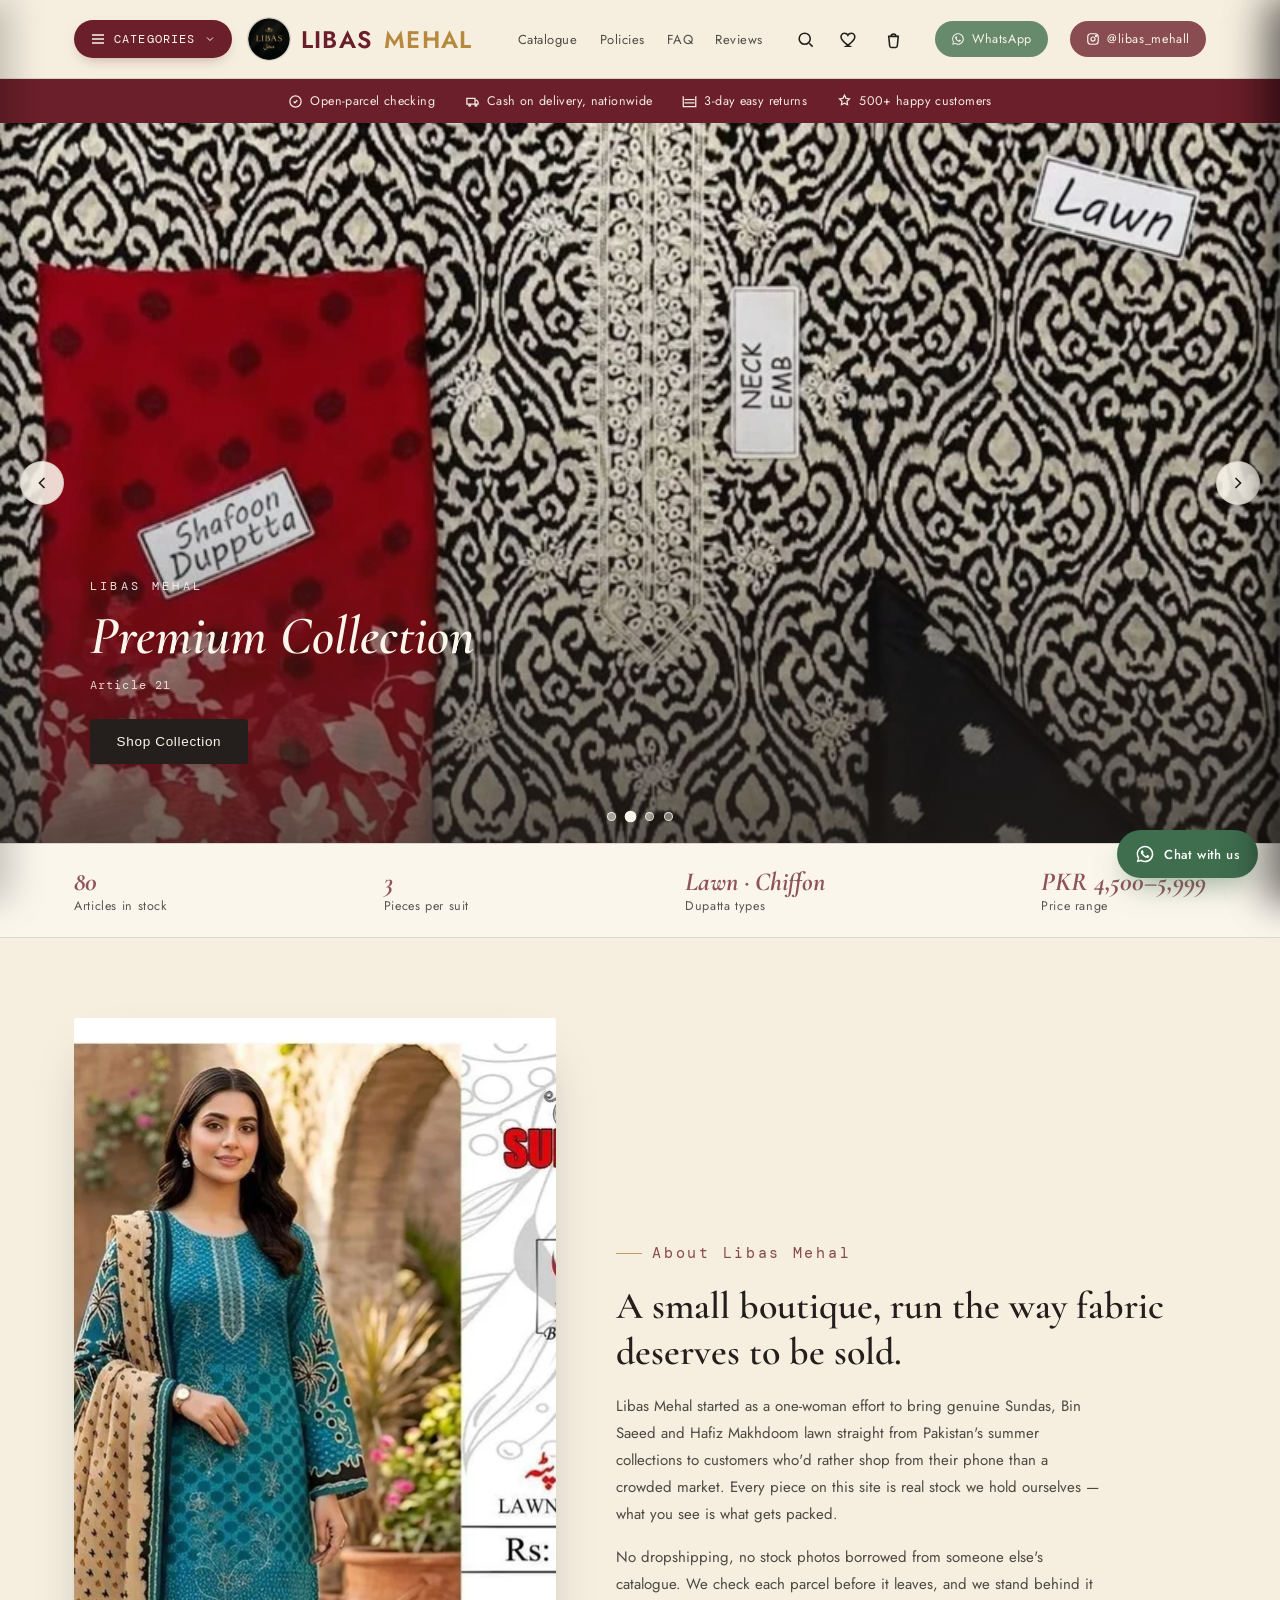
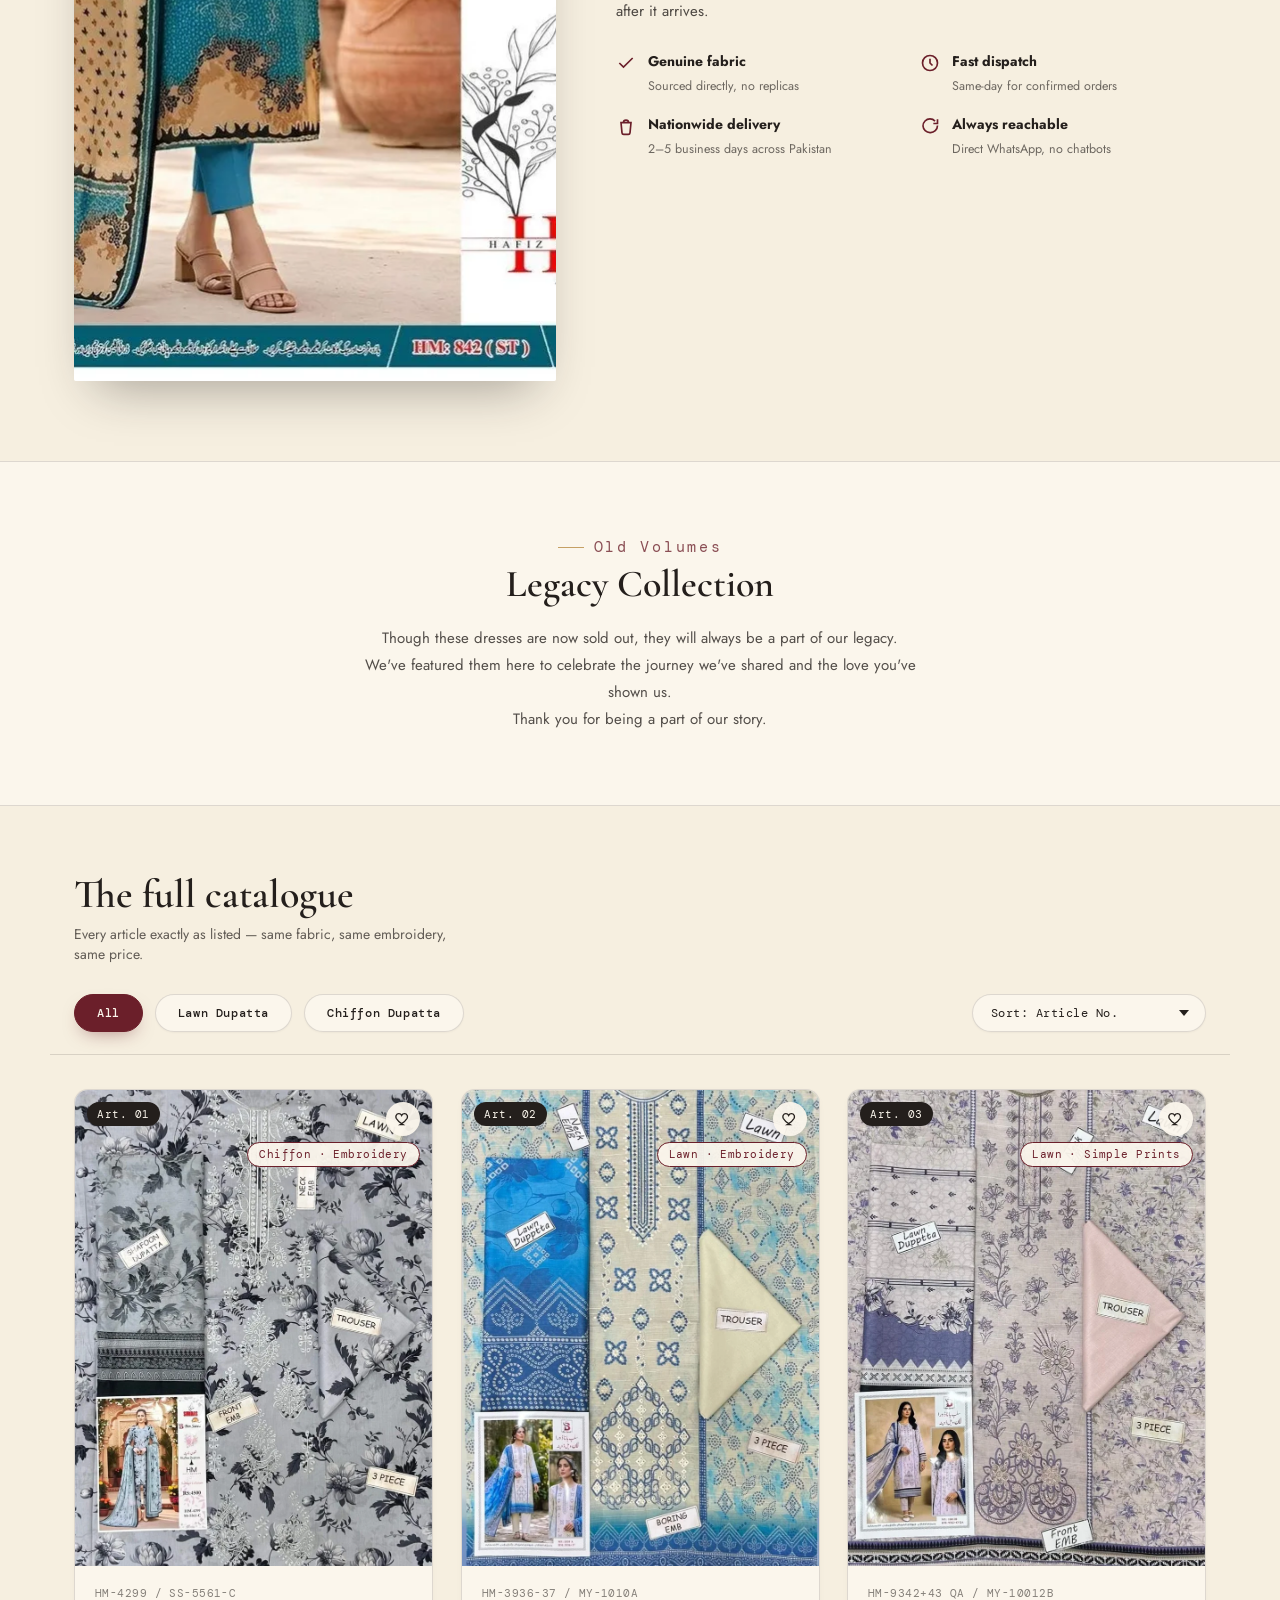
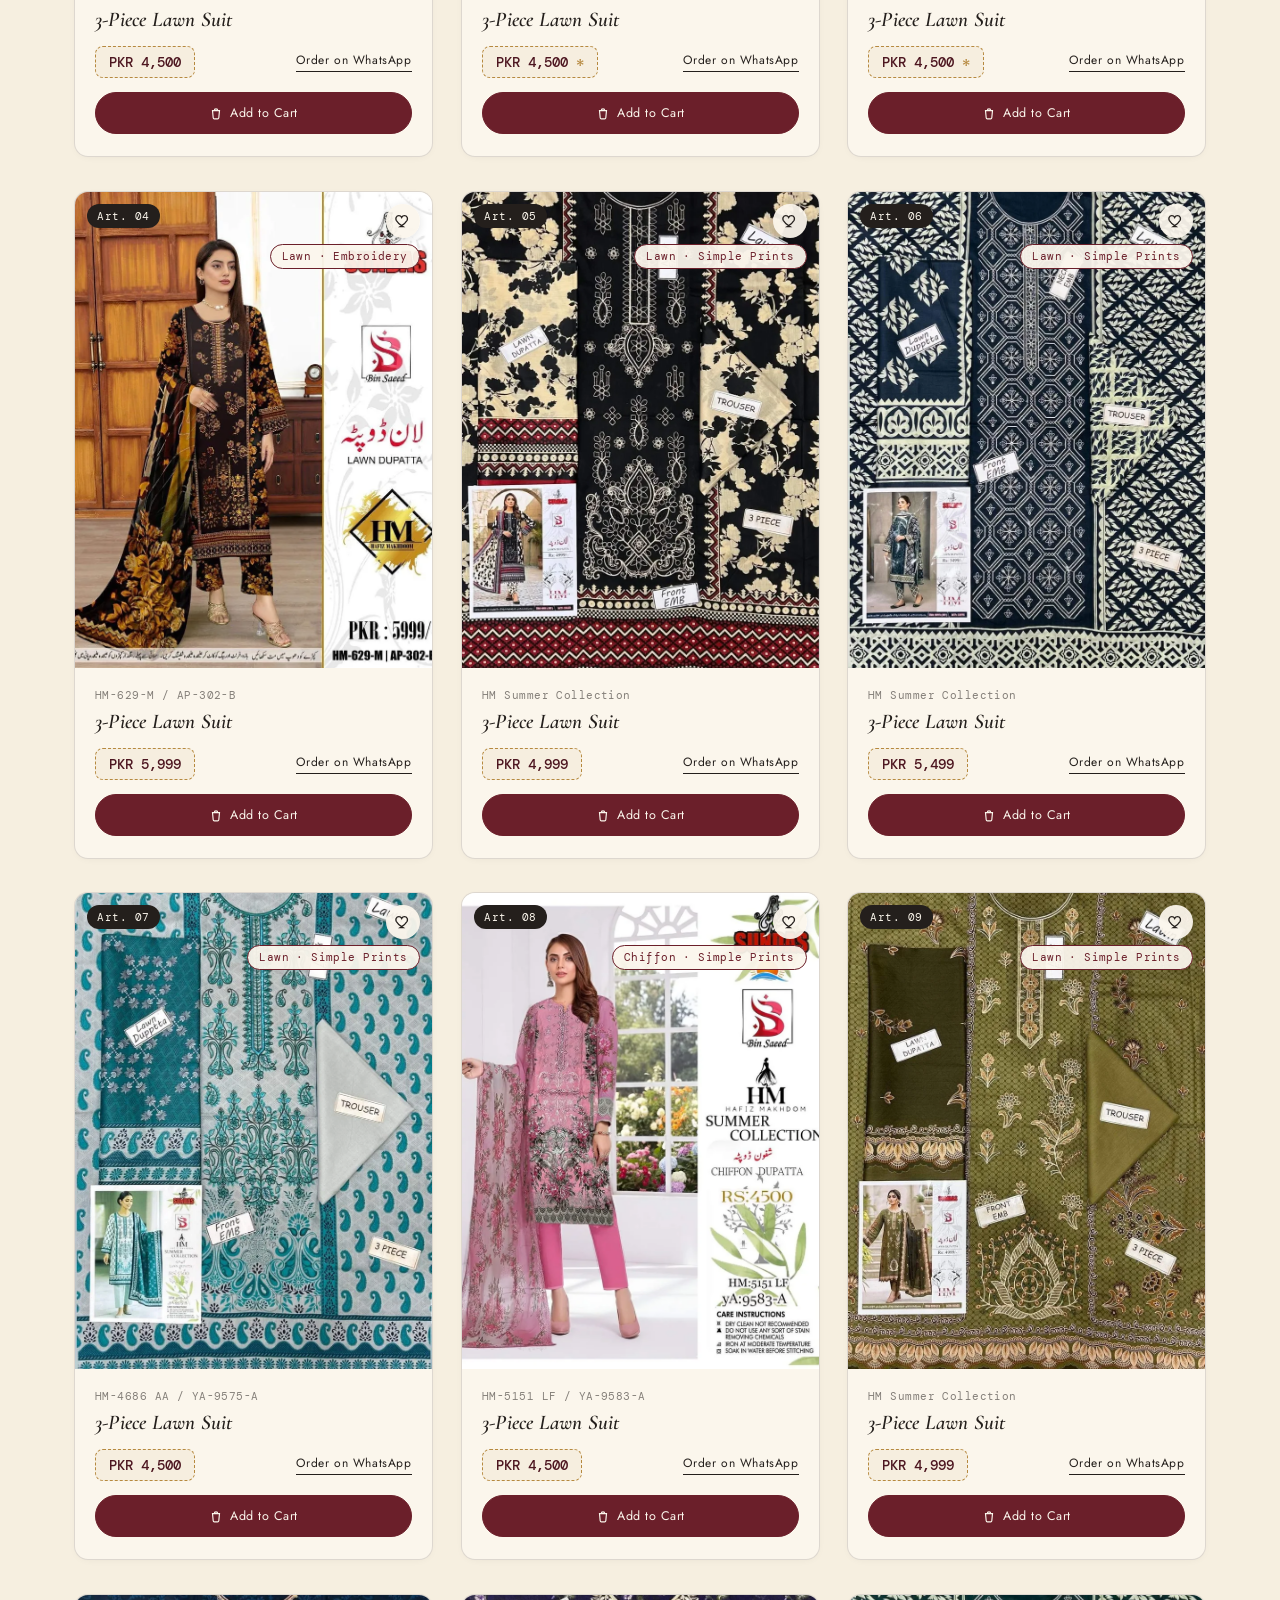
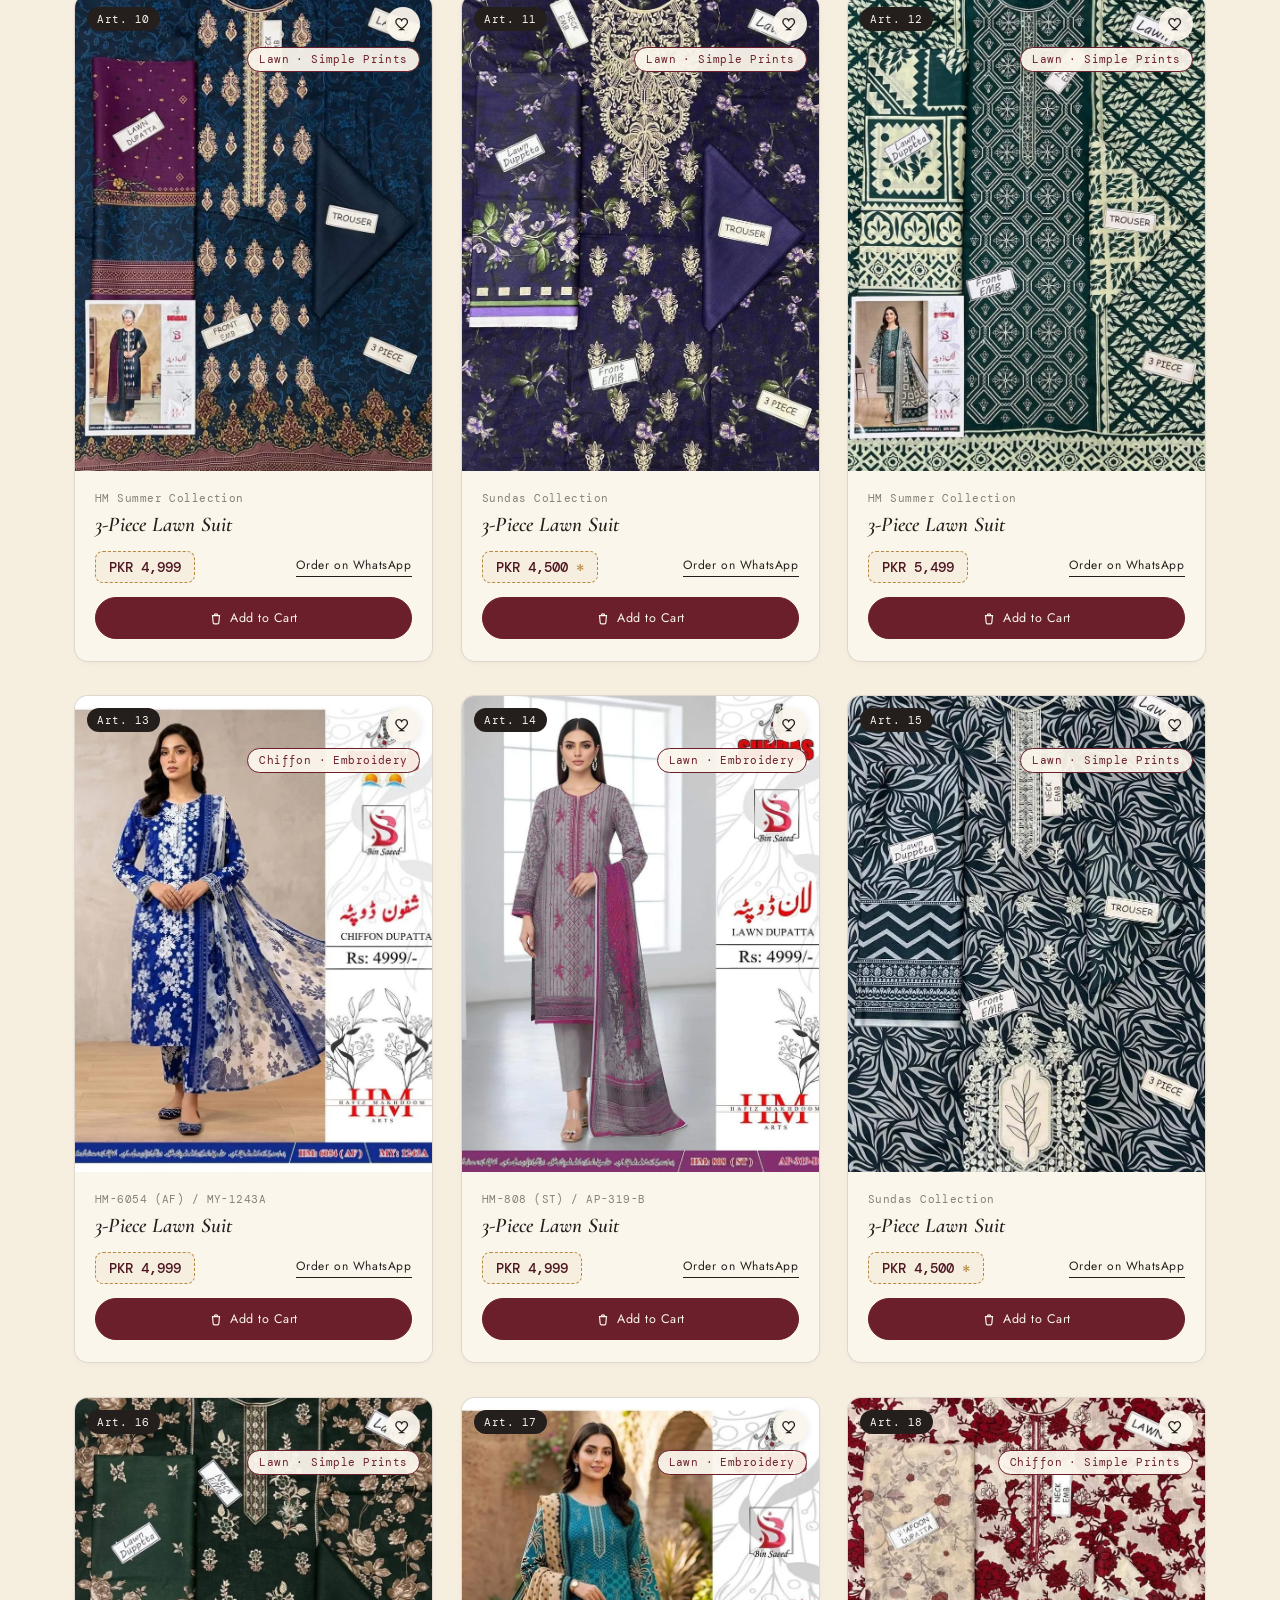
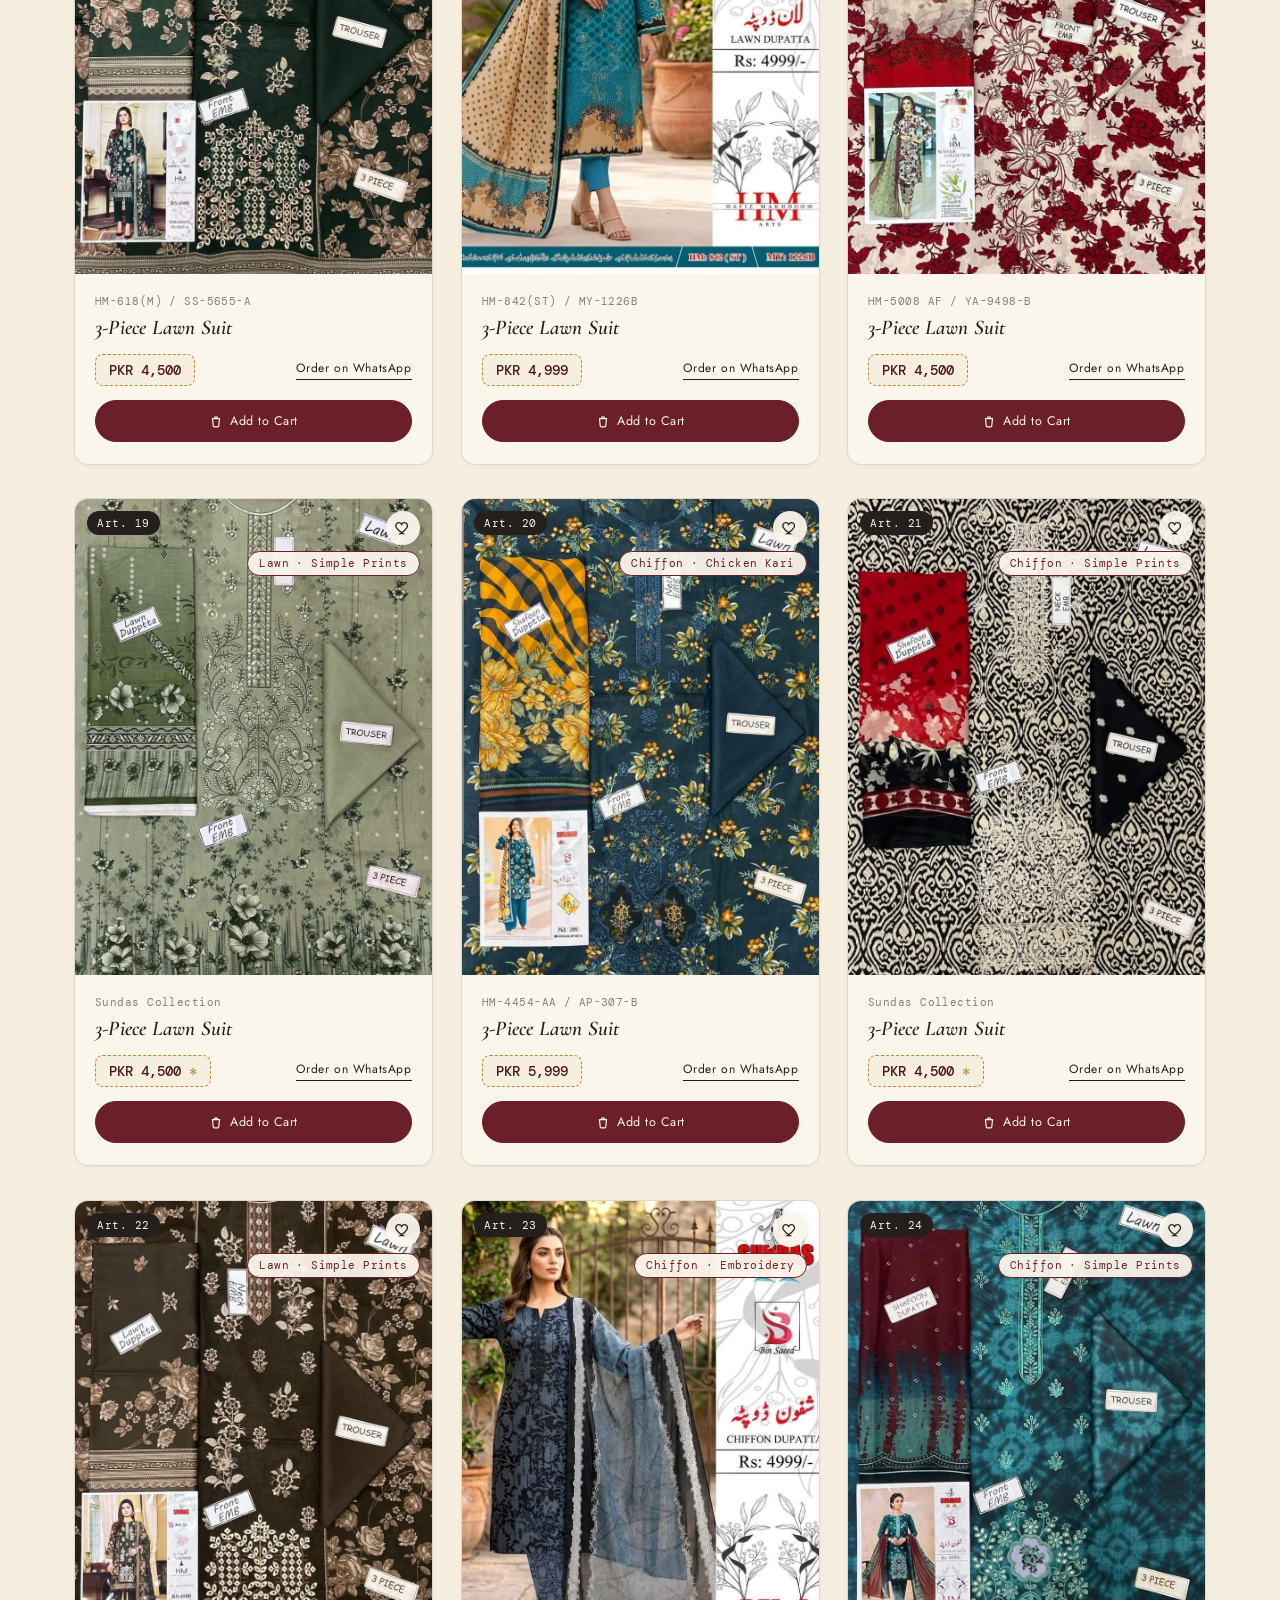
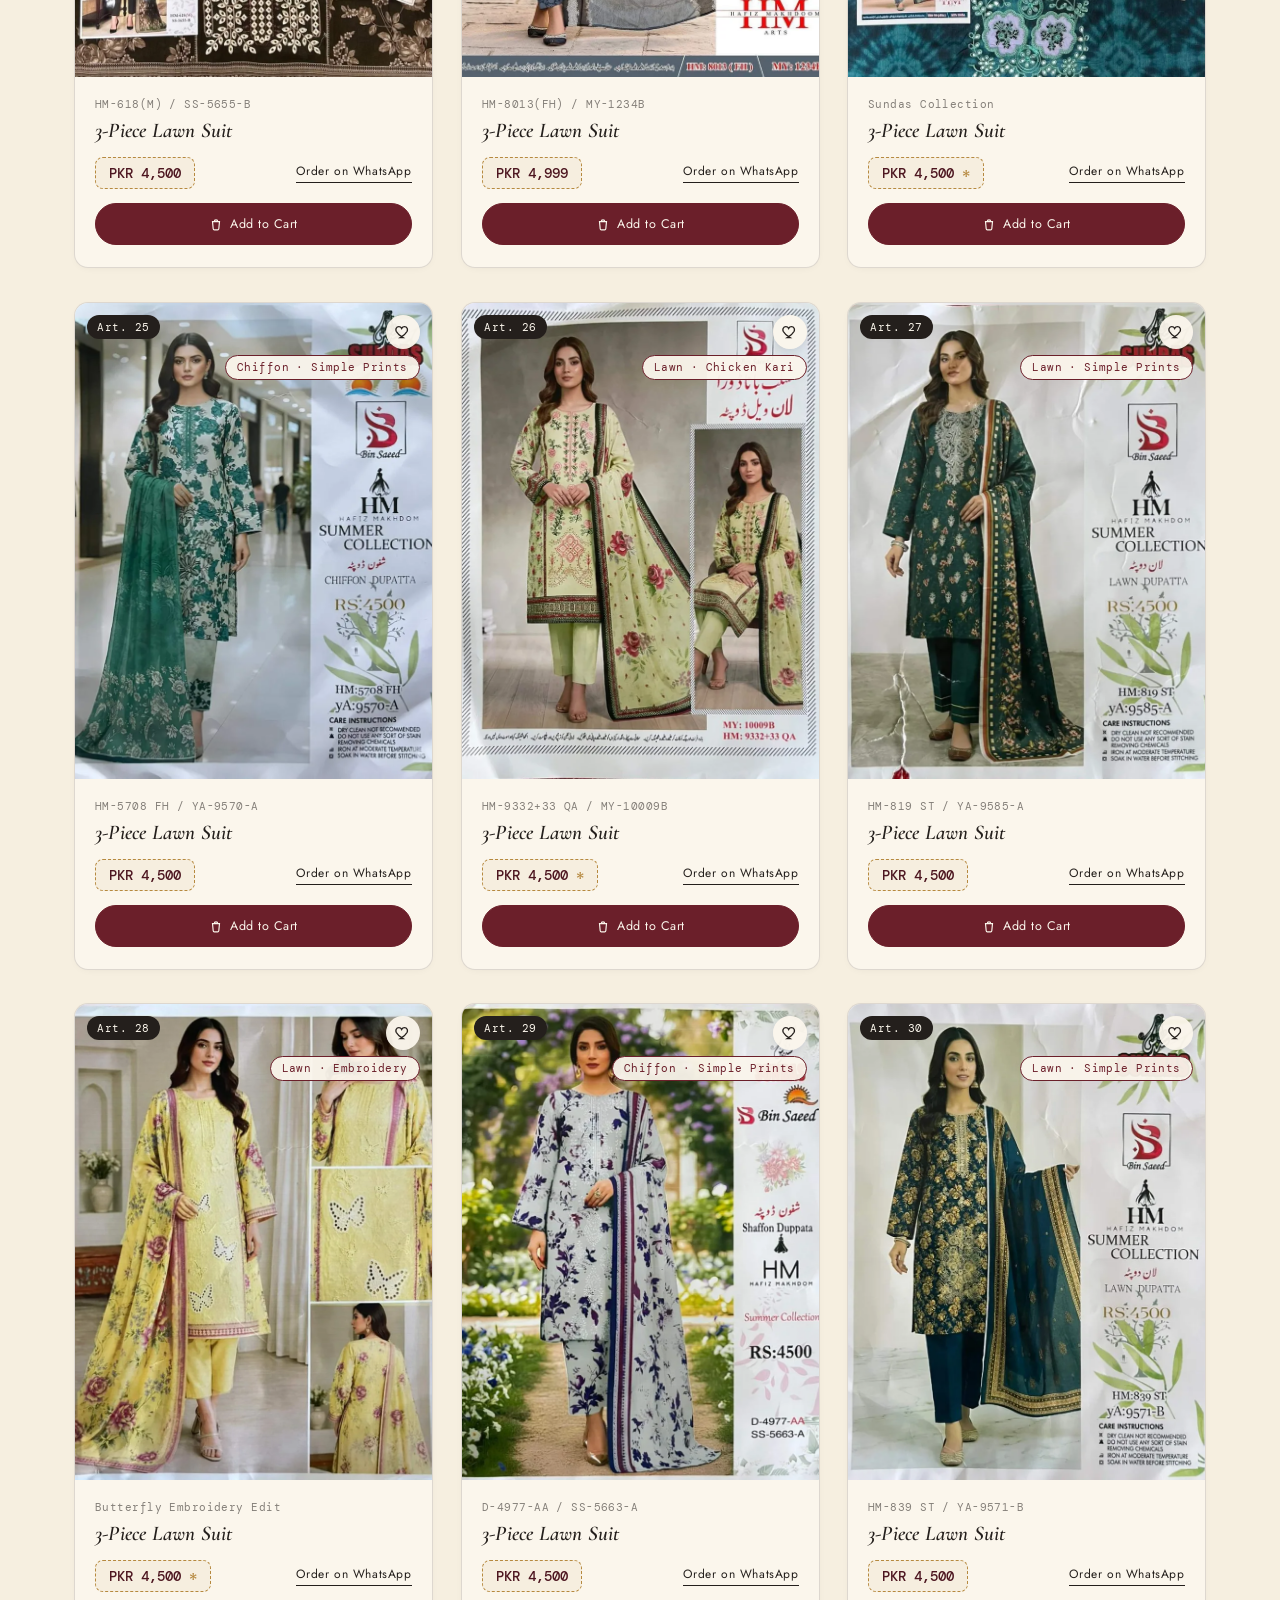
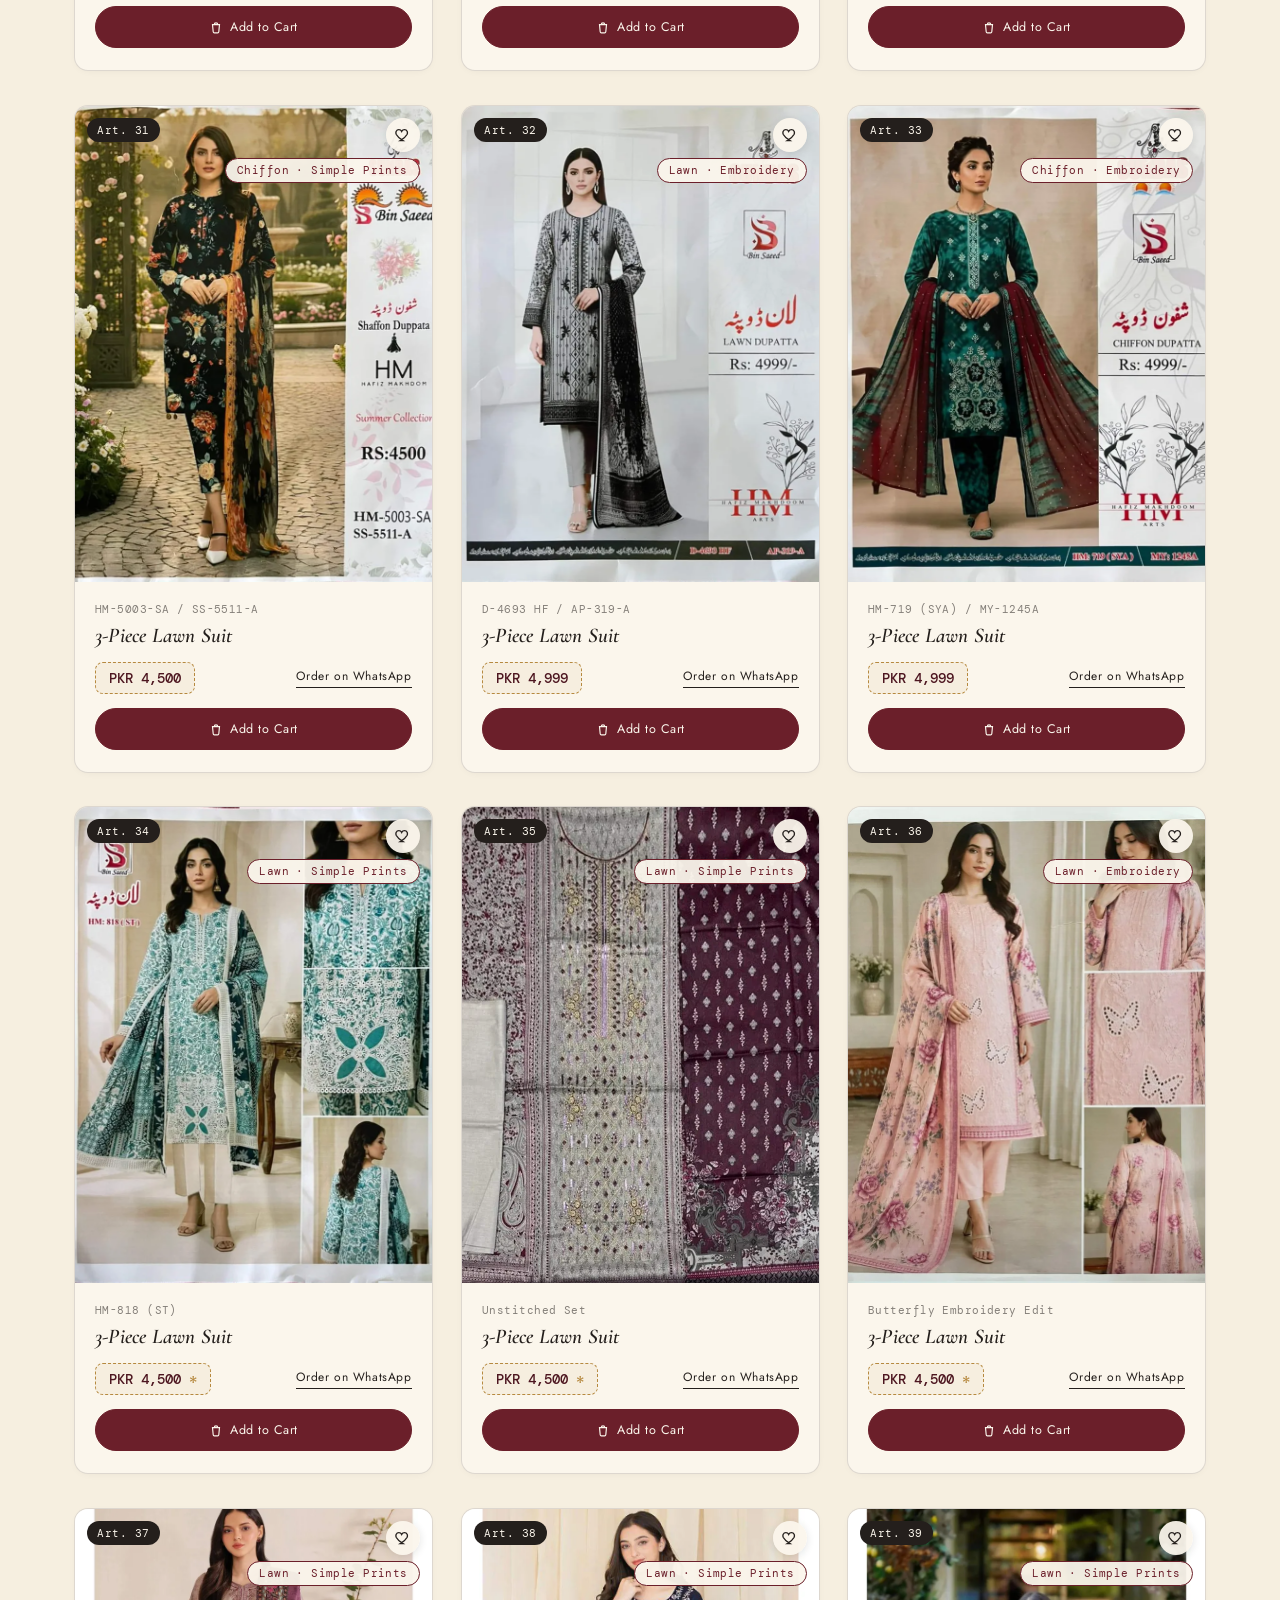
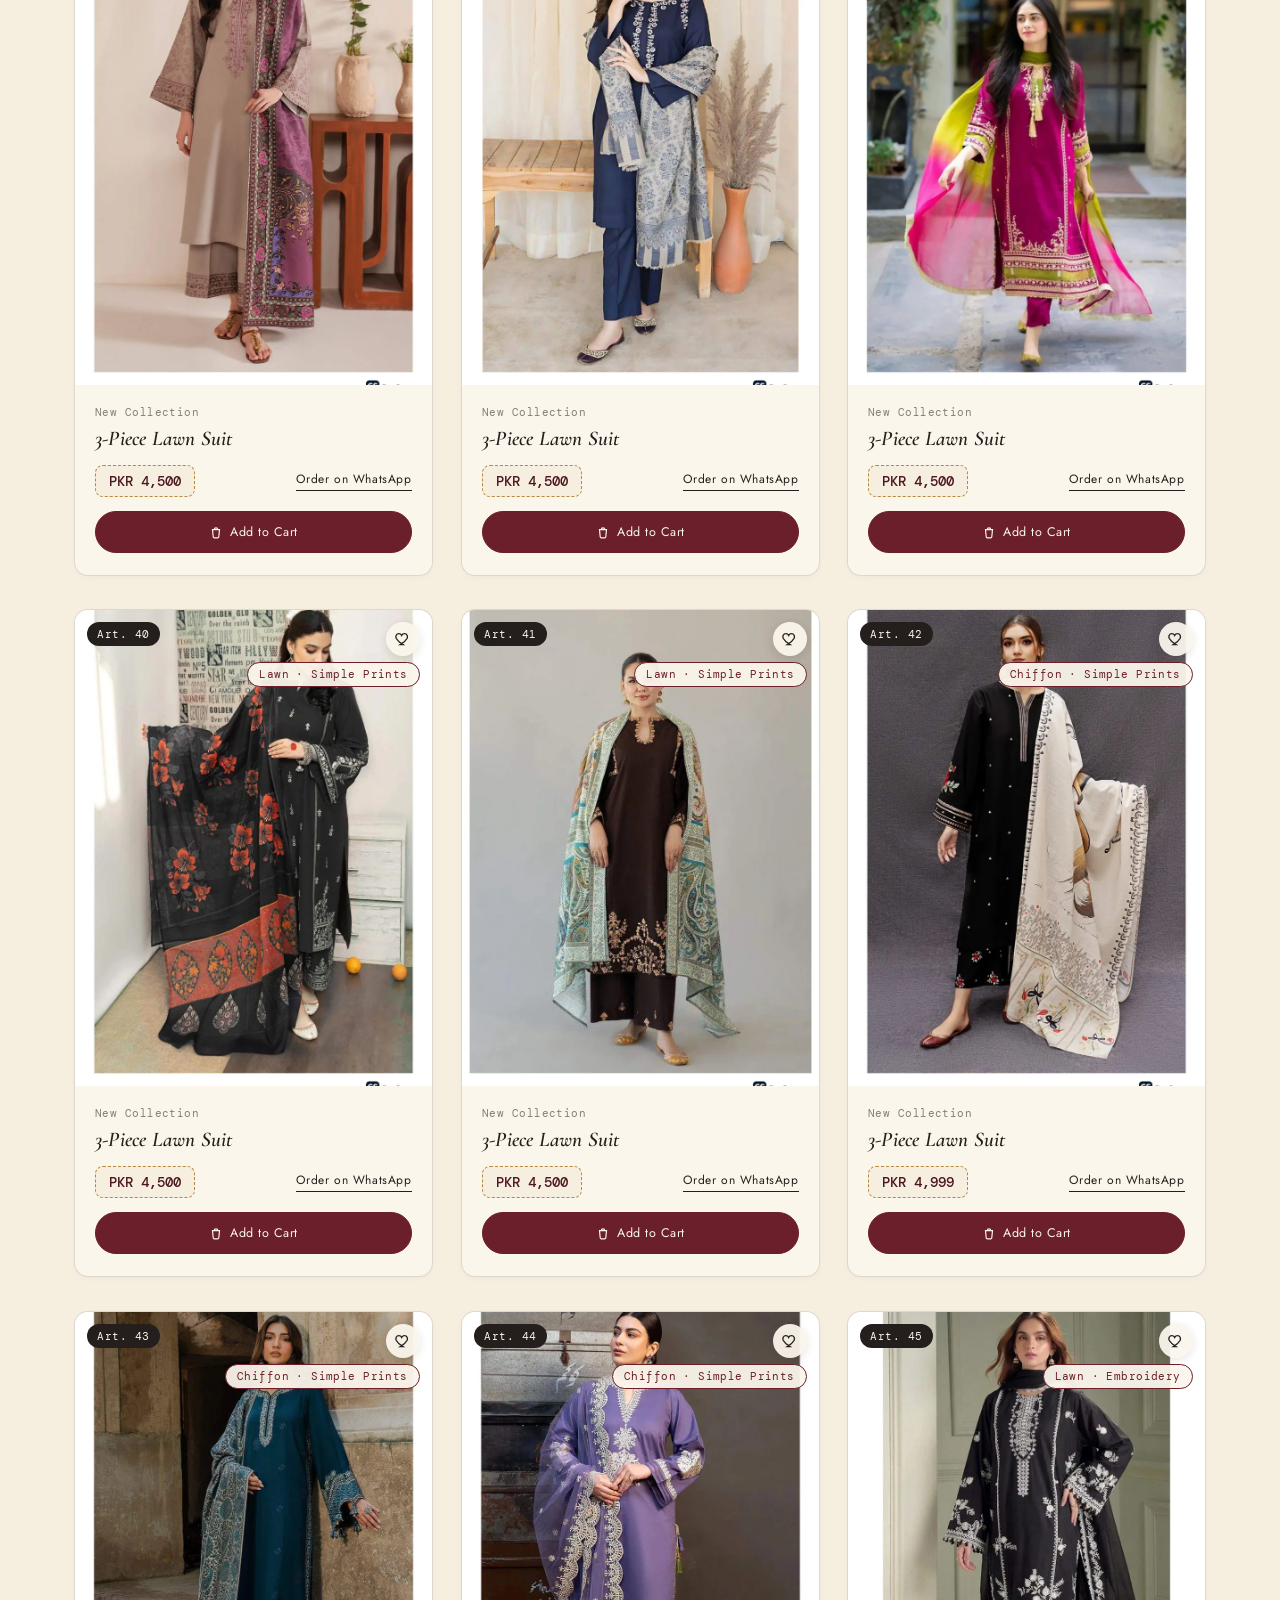
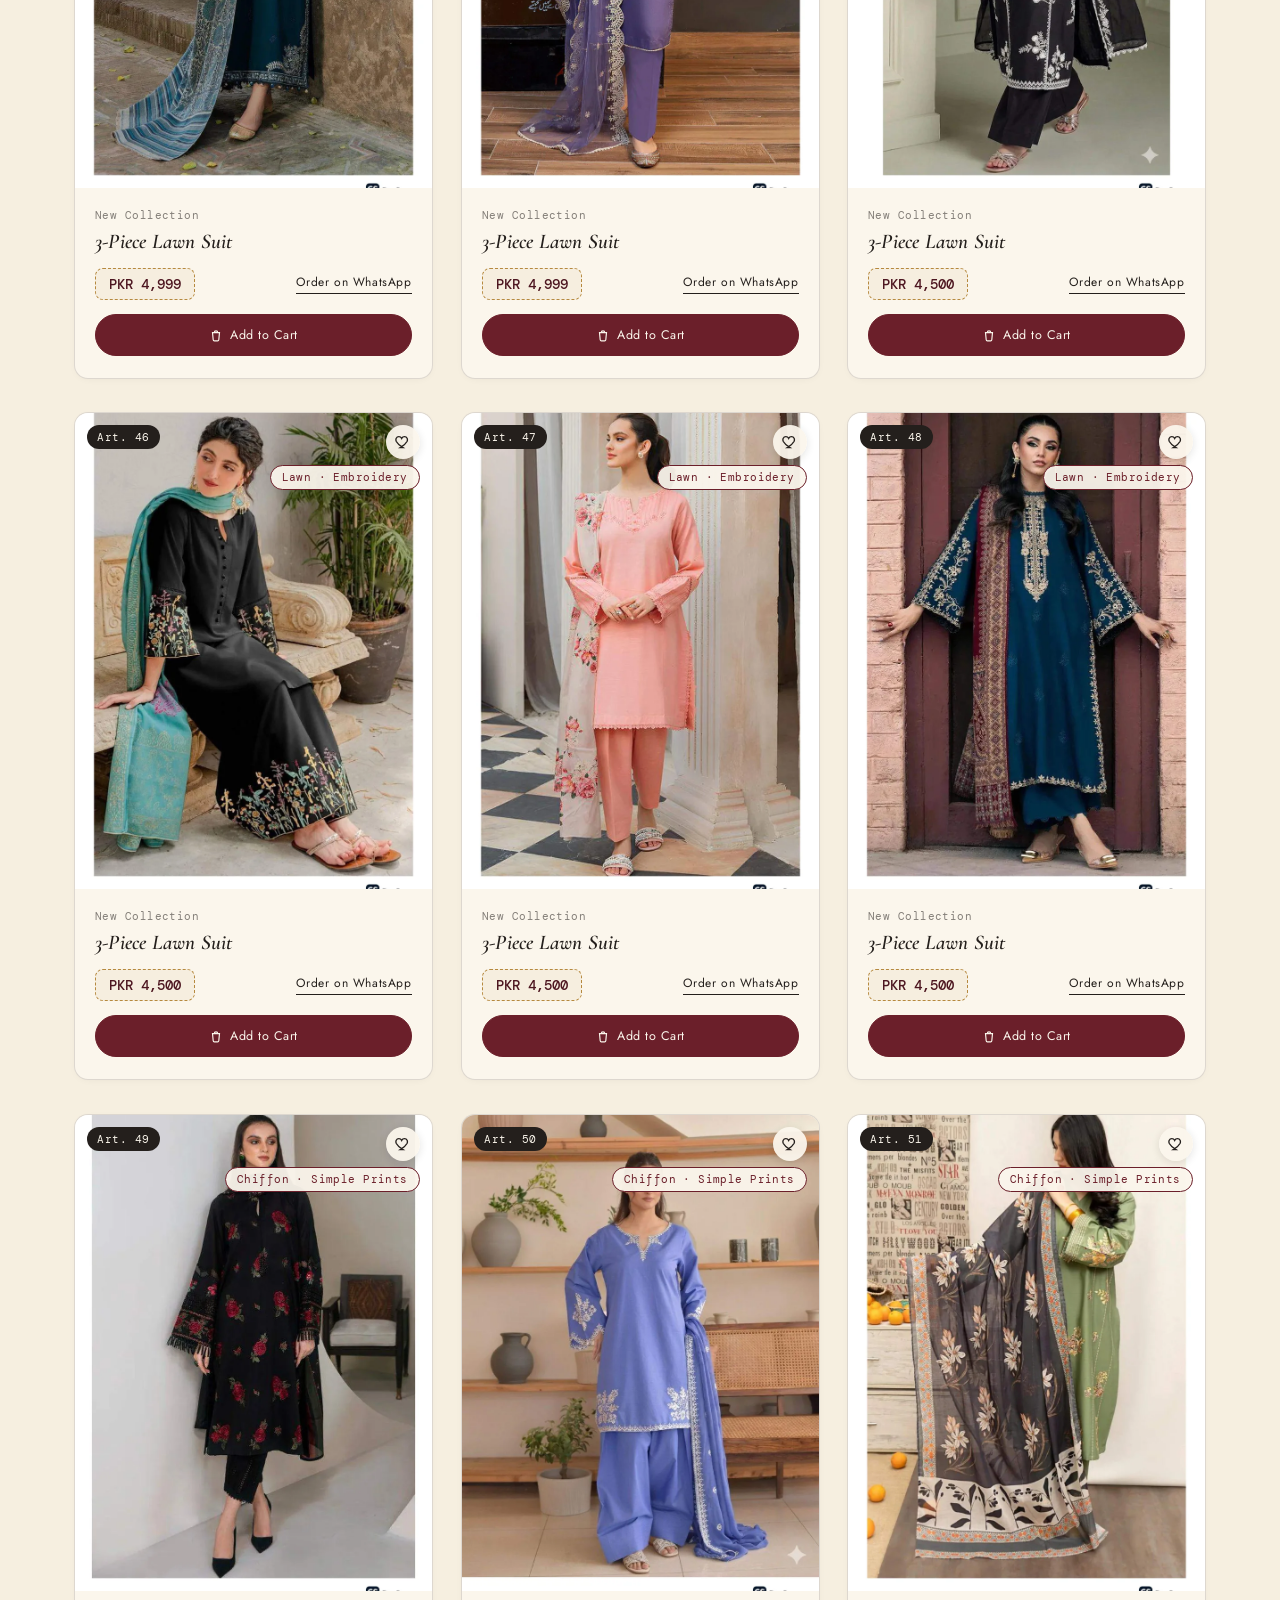
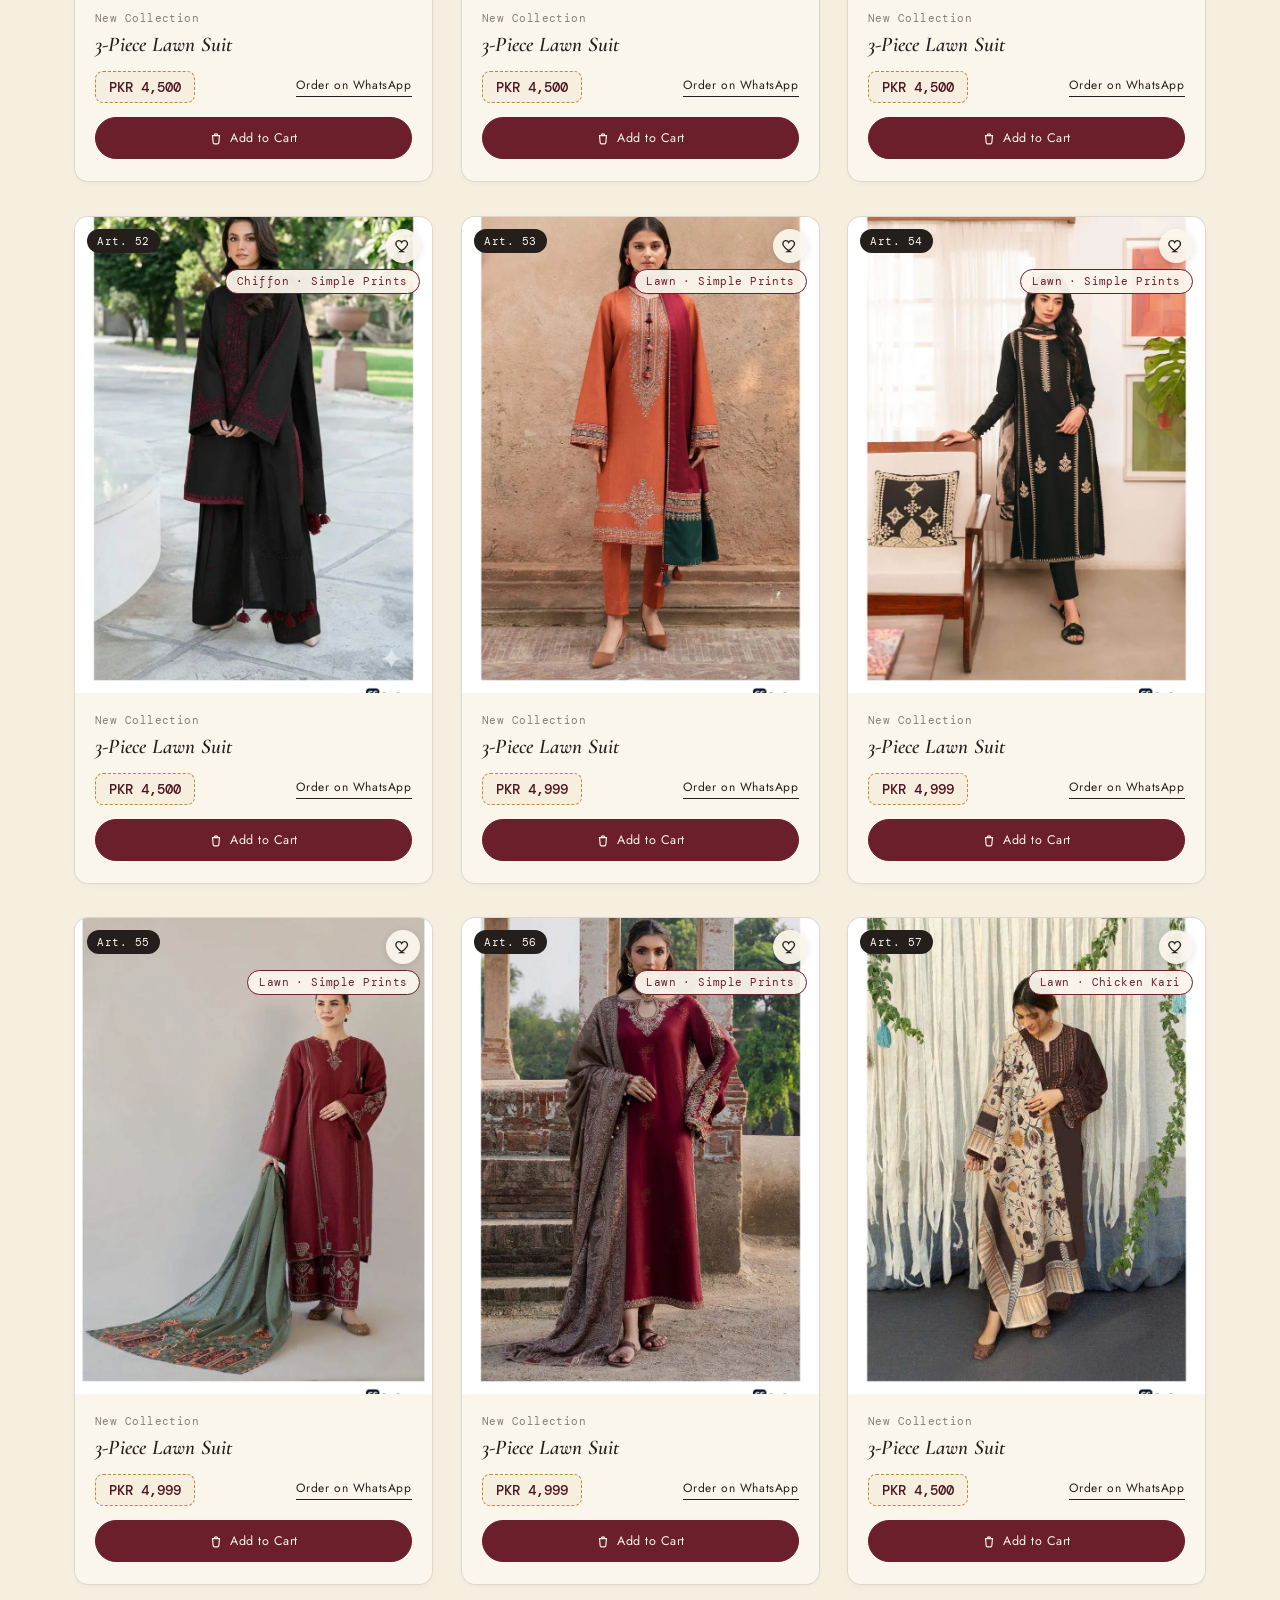
==== commit d9051d4b: "Final SEO & Performance Optimization" ====
--- a/index.html
+++ b/index.html
@@ -3,28 +3,28 @@
 <head>
 <meta charset="UTF-8" />
 <meta name="viewport" content="width=device-width, initial-scale=1" />
-<title>Libaas Mehal — Unstitched Lawn Suits | 3-Piece Summer Collection, Pakistan</title>
-<meta name="description" content="Shop 36 hand-picked unstitched 3-piece lawn suits from Libaas Mehal — Sundas, Bin Saeed &amp; Hafiz Makhdoom prints. Cash on delivery nationwide, open-parcel checking, easy returns. Order on WhatsApp." />
-<meta name="keywords" content="lawn suits Pakistan, unstitched lawn, 3 piece suit, Sundas lawn, Bin Saeed lawn, Hafiz Makhdoom, chiffon dupatta, Libaas Mehal" />
+<title>Libas Mehal — Unstitched Lawn Suits | 3-Piece Summer Collection, Pakistan</title>
+<meta name="description" content="Shop 80 hand-picked unstitched 3-piece lawn suits from Libas Mehal — Sundas, Bin Saeed &amp; Hafiz Makhdoom prints. Cash on delivery nationwide, open-parcel checking, easy returns. Order on WhatsApp." />
+<meta name="keywords" content="lawn suits Pakistan, unstitched lawn, 3 piece suit, Sundas lawn, Bin Saeed lawn, Hafiz Makhdoom, chiffon dupatta, Libas Mehal" />
 <meta name="robots" content="index, follow" />
 <meta name="theme-color" content="#6b1f2a" />
 <link rel="canonical" href="https://libasmahal.com/" />
 <meta property="og:type" content="website" />
-<meta property="og:site_name" content="Libaas Mehal" />
-<meta property="og:title" content="Libaas Mehal — Unstitched Lawn Suits | 3-Piece Summer Collection" />
-<meta property="og:description" content="36 hand-picked unstitched 3-piece lawn suits. Cash on delivery nationwide, open-parcel checking, easy returns. Order on WhatsApp." />
+<meta property="og:site_name" content="Libas Mehal" />
+<meta property="og:title" content="Libas Mehal — Unstitched Lawn Suits | 3-Piece Summer Collection" />
+<meta property="og:description" content="80 hand-picked unstitched 3-piece lawn suits. Cash on delivery nationwide, open-parcel checking, easy returns. Order on WhatsApp." />
 <meta property="og:image" content="assets/logo.png" />
 <meta property="og:locale" content="en_PK" />
 <meta name="twitter:card" content="summary_large_image" />
-<meta name="twitter:title" content="Libaas Mehal — Unstitched Lawn Suits" />
-<meta name="twitter:description" content="36 hand-picked unstitched 3-piece lawn suits. COD nationwide, open-parcel checking, easy returns." />
+<meta name="twitter:title" content="Libas Mehal — Unstitched Lawn Suits" />
+<meta name="twitter:description" content="80 hand-picked unstitched 3-piece lawn suits. COD nationwide, open-parcel checking, easy returns." />
 <meta name="twitter:image" content="assets/logo.png" />
 <link rel="icon" type="image/png" href="assets/logo.png" />
 <script type="application/ld+json">
 {
   "@context": "https://schema.org",
   "@type": "ClothingStore",
-  "name": "Libaas Mehal",
+  "name": "Libas Mehal",
   "description": "Unstitched 3-piece lawn suit boutique — Sundas, Bin Saeed and Hafiz Makhdoom summer prints, cash on delivery across Pakistan.",
   "image": "assets/logo.png",
   "priceRange": "PKR 4500 - 5999",
@@ -36,588 +36,55 @@
 <link rel="dns-prefetch" href="https://wa.me" />
 <link rel="dns-prefetch" href="https://api.whatsapp.com" />
 <link rel="preconnect" href="https://fonts.googleapis.com" />
-<link rel="preconnect" href="https://fonts.gstatic.com" crossorigin />
-
-<link rel="preload" as="image" href="assets/p28.webp" type="image/webp" />
+<link rel="preconnect" href="https://fonts.gstatic.com" crossorigin /> <link rel="preload" as="image" href="assets/p28.webp" type="image/webp" />
 <link rel="preload" href="https://fonts.googleapis.com/css2?family=Cormorant+Garamond:ital,wght@0,500;0,600;1,500&family=Jost:wght@400;500;600&family=DM+Mono:wght@400;500&display=swap" as="style" onload="this.onload=null;this.rel='stylesheet'" />
 <noscript><link href="https://fonts.googleapis.com/css2?family=Cormorant+Garamond:ital,wght@0,500;0,600;1,500&family=Jost:wght@400;500;600&family=DM+Mono:wght@400;500&display=swap" rel="stylesheet" /></noscript>
-<script>
-  /* Loads before body images parse, so inline onerror handlers can call this immediately. */
-  function imgFallback(el, label){
-    el.onerror = null;
-    const safe = (label || 'Libaas Mehal').replace(/&/g,'&amp;').replace(/</g,'&lt;');
-    const svg = '<svg xmlns="http://www.w3.org/2000/svg" viewBox="0 0 400 500">'
-      + '<rect width="400" height="500" fill="#eee2c9"/>'
-      + '<rect x="6" y="6" width="388" height="488" fill="none" stroke="#b6893f" stroke-width="2" stroke-dasharray="6 6" stroke-opacity=".5"/>'
-      + '<circle cx="200" cy="210" r="34" fill="none" stroke="#6b1f2a" stroke-width="2"/>'
-      + '<path d="M186 210l10 10 18-20" fill="none" stroke="#6b1f2a" stroke-width="2.4" stroke-linecap="round" stroke-linejoin="round"/>'
-      + '<text x="200" y="282" font-family="Georgia, serif" font-style="italic" font-size="22" fill="#241f1c" text-anchor="middle">Libaas Mehal</text>'
-      + '<text x="200" y="308" font-family="monospace" font-size="13" fill="#6b1f2a" text-anchor="middle">' + safe + '</text>'
-      + '</svg>';
-    el.src = 'data:image/svg+xml,' + encodeURIComponent(svg);
-    el.classList.add('img-is-fallback');
-  }
-</script>
+<script>function imgFallback(el,label){el.onerror=null;const safe=(label||'Libas Mehal').replace(/&/g,'&amp;').replace(/</g,'&lt;');const svg='<svg xmlns="http://www.w3.org/2000/svg" viewBox="0 0 400 500">'
++'<rect width="400" height="500" fill="#eee2c9"/>'
++'<rect x="6" y="6" width="388" height="488" fill="none" stroke="#b6893f" stroke-width="2" stroke-dasharray="6 6" stroke-opacity=".5"/>'
++'<circle cx="200" cy="210" r="34" fill="none" stroke="#6b1f2a" stroke-width="2"/>'
++'<path d="M186 210l10 10 18-20" fill="none" stroke="#6b1f2a" stroke-width="2.4" stroke-linecap="round" stroke-linejoin="round"/>'
++'<text x="200" y="282" font-family="Georgia, serif" font-style="italic" font-size="22" fill="#241f1c" text-anchor="middle">Libas Mehal</text>'
++'<text x="200" y="308" font-family="monospace" font-size="13" fill="#6b1f2a" text-anchor="middle">'+safe+'</text>'
++'</svg>';el.src='data:image/svg+xml,'+encodeURIComponent(svg);el.classList.add('img-is-fallback');}</script>
 <style>:root{--cream:#f6efe0;--paper:#fbf6ec;--wine:#6b1f2a;--wine-dk:#4d1620;--gold:#b6893f;--ink:#241f1c;--sage:#5c6b4f;--line:rgba(36,31,28,.14)}*{box-sizing:border-box}html{scroll-behavior:smooth}body{margin:0;background:var(--cream);color:var(--ink);font-family:'Jost',sans-serif;-webkit-font-smoothing:antialiased}h1,h2,h3,.display{font-family:'Cormorant Garamond',serif}.mono{font-family:'DM Mono',monospace}a{color:inherit}img{display:block;max-width:100%}body::before{content:"";position:fixed;inset:0;z-index:-1;background-image:radial-gradient(rgba(107,31,42,.05) 1px,transparent 1.3px);background-size:22px 22px;pointer-events:none}header{position:sticky;top:0;z-index:50;background:var(--cream);border-bottom:1px solid var(--line)}.header-inner{max-width:1180px;margin:0 auto;position:relative;display:flex;align-items:center;justify-content:space-between;padding:18px 24px}.wordmark{display:flex;align-items:center;gap:11px;font-size:24px;letter-spacing:.06em;font-weight:600;text-decoration:none;color:var(--wine)}.wordmark img{width:42px;height:42px;border-radius:50%;object-fit:cover;box-shadow:0 0 0 1px var(--line)}.wordmark span{color:var(--gold)}.head-links{display:flex;align-items:center;gap:22px;font-size:13px;letter-spacing:.04em;text-transform:none}.head-links a{text-decoration:none;opacity:.78;transition:opacity .2s}.head-links a:hover{opacity:1}.ig-pill{display:inline-flex;align-items:center;gap:7px;background:var(--wine);color:var(--paper)!important;padding:9px 16px;border-radius:999px;font-size:12.5px;letter-spacing:.05em;text-transform:none;text-decoration:none;transition:background .2s,transform .15s}.ig-pill:hover{background:var(--wine-dk);transform:translateY(-1px)}.ig-pill svg{width:14px;height:14px}.wa-pill{background:#3f6e4e}.wa-pill:hover{background:#2e5339}.hero-slider{position:relative;width:100%;overflow:hidden;height:min(84vh,720px);min-height:440px;background:var(--ink)}.hs-slide{position:absolute;inset:0;opacity:0;visibility:hidden;transition:opacity 1.1s ease;z-index:1;will-change:opacity}.hs-slide.active{opacity:1;visibility:visible;z-index:2}.hs-img{width:100%;height:100%;object-fit:cover;object-position:50% 15%;display:block}.hs-overlay{position:absolute;inset:0;background:linear-gradient(180deg,rgba(36,31,28,.05) 0%,rgba(36,31,28,.18) 55%,rgba(36,31,28,.68) 100%)}.hs-content{position:absolute;left:7%;right:7%;bottom:11%;max-width:460px;color:var(--paper);z-index:3}.hs-brand{font-family:'DM Mono',monospace;font-size:12px;letter-spacing:.28em;text-transform:uppercase;margin:0 0 14px;opacity:.92}.hs-tagline{font-family:'Cormorant Garamond',serif;font-style:italic;font-weight:600;font-size:clamp(30px,4.6vw,54px);line-height:1.05;margin:0 0 12px}.hs-art{font-family:'DM Mono',monospace;font-size:12px;letter-spacing:.1em;margin:0 0 26px;opacity:.85}.hs-cta{border-color:var(--paper)}.hs-arrow{position:absolute;top:50%;transform:translateY(-50%);z-index:4;width:44px;height:44px;border-radius:50%;background:rgba(251,246,236,.88);border:1px solid rgba(36,31,28,.1);color:var(--ink);display:flex;align-items:center;justify-content:center;cursor:pointer;transition:background .2s ease,transform .2s ease}.hs-arrow:hover{background:var(--paper);transform:translateY(-50%) scale(1.08)}.hs-arrow svg{width:20px;height:20px}.hs-prev{left:20px}.hs-next{right:20px}.hs-dots{position:absolute;bottom:22px;left:50%;transform:translateX(-50%);z-index:4;display:flex;gap:10px}.hs-dot{width:9px;height:9px;border-radius:50%;padding:0;cursor:pointer;background:rgba(251,246,236,.45);border:1px solid rgba(251,246,236,.85);transition:background .2s ease,transform .2s ease}.hs-dot.active{background:var(--paper);transform:scale(1.3)}.eyebrow{font-family:'DM Mono',monospace;font-size:12px;letter-spacing:.18em;text-transform:none;color:var(--wine);margin:0 0 18px;display:flex;align-items:center;gap:10px}.eyebrow::before{content:"";width:26px;height:1px;background:var(--gold);display:inline-block}.btn{display:inline-flex;align-items:center;gap:8px;padding:14px 26px;border-radius:3px;font-size:13.5px;letter-spacing:.05em;text-transform:none;text-decoration:none;border:1px solid var(--ink);transition:all .2s}.btn-solid{background:var(--ink);color:var(--paper)}.btn-solid:hover{background:var(--wine);border-color:var(--wine)}.btn-ghost{background:transparent;color:var(--ink)}.btn-ghost:hover{border-color:var(--wine);color:var(--wine)}.strip{border-top:1px solid var(--line);border-bottom:1px solid var(--line);background:var(--paper)}.strip-inner{max-width:1180px;margin:0 auto;padding:22px 24px;display:flex;gap:40px;flex-wrap:wrap;justify-content:space-between}.strip-item{font-size:12.5px;letter-spacing:.05em;text-transform:none;opacity:.75}.strip-item b{display:block;font-family:'Cormorant Garamond',serif;font-size:26px;font-style:italic;color:var(--wine);text-transform:none;letter-spacing:0}.trust-bar{background:var(--wine);color:var(--paper)}.trust-inner{max-width:1180px;margin:0 auto;padding:13px 24px;display:flex;gap:30px;flex-wrap:wrap;justify-content:center;font-size:12.5px;letter-spacing:.03em}.trust-inner span{display:flex;align-items:center;gap:7px;opacity:.95}.trust-inner svg{width:15px;height:15px;flex:0 0 auto}.about{max-width:1180px;margin:0 auto;padding:80px 24px;display:grid;grid-template-columns:.9fr 1.1fr;gap:60px;align-items:center}.about-art{position:relative}.about-art img{width:100%;aspect-ratio:4/5;object-fit:cover;border-radius:2px;box-shadow:0 26px 50px -22px rgba(36,31,28,.4)}.about-copy p.eyebrow{margin-bottom:16px}.about-copy h2{font-size:clamp(28px,3.4vw,38px);margin:0 0 18px;font-weight:600}.about-copy p{font-size:15px;line-height:1.8;opacity:.8;margin:0 0 16px;max-width:54ch}.about-points{display:grid;grid-template-columns:1fr 1fr;gap:18px;margin-top:26px}.about-point{display:flex;gap:12px;align-items:flex-start}.about-point svg{width:20px;height:20px;flex:0 0 auto;color:var(--wine);margin-top:2px}.about-point div b{display:block;font-size:14px;margin-bottom:2px}.about-point div span{font-size:12.5px;opacity:.65;line-height:1.5}.legacy-band{background:var(--paper);border-top:1px solid var(--line);border-bottom:1px solid var(--line)}.legacy-inner{max-width:760px;margin:0 auto;padding:72px 24px;text-align:center}.legacy-inner .eyebrow{justify-content:center}.legacy-inner h2{font-size:clamp(28px,3.4vw,38px);margin:0 0 18px;font-weight:600}.legacy-inner p{font-size:15px;line-height:1.8;opacity:.78;margin:0 auto;max-width:62ch}.size-note{max-width:1180px;margin:54px auto 0;padding:0 24px}.size-note .box{border:1px dashed var(--gold);background:rgba(182,137,63,.06);padding:22px 26px;display:flex;gap:18px;align-items:flex-start}.size-note svg{width:24px;height:24px;color:var(--gold);flex:0 0 auto;margin-top:2px}.size-note h4{margin:0 0 6px;font-size:15px;font-weight:600}.size-note p{margin:0;font-size:13.5px;opacity:.75;line-height:1.6}.cat-head{max-width:1180px;margin:0 auto;padding:64px 24px 8px;display:flex;justify-content:space-between;align-items:flex-end;gap:24px;flex-wrap:wrap}.cat-head h2{font-size:clamp(28px,3.4vw,40px);margin:0;font-weight:600}.cat-head p{margin:6px 0 0;opacity:.7;font-size:14px;max-width:48ch}.filters{max-width:1180px;margin:22px auto 0;padding:0 24px 22px;display:flex;gap:14px;flex-wrap:wrap;align-items:center;justify-content:space-between;border-bottom:1px solid var(--line)}.filter-chips{display:flex;gap:12px;flex-wrap:wrap;align-items:center}.chip{font-family:'DM Mono',monospace;font-size:12px;font-weight:500;letter-spacing:.05em;border:1px solid var(--line);background:var(--paper);color:var(--ink);padding:10px 22px;border-radius:999px;cursor:pointer;transition:background .22s ease,border-color .22s ease,color .22s ease,transform .18s ease,box-shadow .22s ease;text-transform:none;box-shadow:0 1px 2px rgba(36,31,28,.04)}.chip:hover{border-color:var(--wine);color:var(--wine);transform:translateY(-2px);box-shadow:0 8px 16px -8px rgba(107,31,42,.35)}.chip.active{background:var(--wine);border-color:var(--wine);color:var(--paper);box-shadow:0 8px 18px -8px rgba(107,31,42,.5)}.chip.active:hover{transform:translateY(-2px)}.sort-select{font-family:'DM Mono',monospace;font-size:12px;letter-spacing:.04em;border:1px solid var(--line);background:var(--paper);color:var(--ink);padding:10px 34px 10px 18px;border-radius:999px;text-transform:none;cursor:pointer;appearance:none;transition:border-color .22s ease,box-shadow .22s ease;box-shadow:0 1px 2px rgba(36,31,28,.04);background-image:url("data:image/svg+xml,%3Csvg xmlns='http://www.w3.org/2000/svg' width='10' height='6'%3E%3Cpath d='M0 0l5 6 5-6' fill='%23241f1c'/%3E%3C/svg%3E");background-repeat:no-repeat;background-position:right 16px center}.sort-select:hover{border-color:var(--gold)}.sort-select:focus{outline:none;border-color:var(--wine);box-shadow:0 0 0 3px rgba(107,31,42,.12)}.card-media{position:relative;aspect-ratio:3/4;overflow:hidden;background:#eee2c9;cursor:zoom-in}.card-media img{width:100%;height:100%;object-fit:cover;transition:transform .5s ease,opacity .4s ease;opacity:0}.card-media img.loaded{opacity:1}.card:hover .card-media img{transform:scale(1.045)}.zoom-hint{position:absolute;inset:0;display:flex;align-items:center;justify-content:center;background:rgba(36,31,28,0);opacity:0;transition:opacity .2s,background .2s;pointer-events:none}.card-media:hover .zoom-hint{opacity:1;background:rgba(36,31,28,.18)}.zoom-hint svg{width:34px;height:34px;color:#fff;filter:drop-shadow(0 2px 6px rgba(0,0,0,.4))}.lightbox{position:fixed;inset:0;z-index:200;background:rgba(20,16,14,.92);display:none;align-items:center;justify-content:center;padding:40px 20px}.lightbox.open{display:flex}.lightbox img{max-width:min(620px,90vw);max-height:84vh;object-fit:contain;box-shadow:0 30px 70px rgba(0,0,0,.5)}.lightbox-close{position:absolute;top:22px;right:26px;width:40px;height:40px;border-radius:50%;background:var(--paper);border:none;cursor:pointer;display:flex;align-items:center;justify-content:center}.lightbox-cap{position:absolute;bottom:30px;left:50%;transform:translateX(-50%);color:var(--paper);font-family:'DM Mono',monospace;font-size:12.5px;letter-spacing:.05em;text-align:center;opacity:.85}.fab-wa{position:fixed;right:22px;bottom:22px;z-index:90;display:flex;align-items:center;gap:9px;background:#3f6e4e;color:#fff;text-decoration:none;padding:14px 18px;border-radius:999px;box-shadow:0 14px 30px -10px rgba(63,110,78,.6);font-size:13px;letter-spacing:.03em;font-weight:500;transition:transform .2s,box-shadow .2s}.fab-wa:hover{transform:translateY(-2px);box-shadow:0 18px 36px -10px rgba(63,110,78,.7)}.fab-wa svg{width:20px;height:20px;flex:0 0 auto}.fab-wa .fab-pulse{position:absolute;inset:0;border-radius:999px;border:2px solid #3f6e4e;animation:pulse 2.2s ease-out infinite}@keyframes pulse{0%{transform:scale(1);opacity:.7}100%{transform:scale(1.35);opacity:0}}.grid{max-width:1180px;margin:34px auto 0;padding:0 24px 100px;display:grid;grid-template-columns:repeat(3,1fr);gap:34px 28px}.grid .card{contain:layout paint}.card{background:var(--paper);border:1px solid var(--line);border-radius:14px;overflow:hidden;box-shadow:0 2px 10px -4px rgba(36,31,28,.08);transition:transform .32s cubic-bezier(.22,1,.36,1),box-shadow .32s cubic-bezier(.22,1,.36,1),border-color .32s ease}.card:hover{transform:translateY(-6px);box-shadow:0 26px 44px -22px rgba(36,31,28,.4);border-color:rgba(107,31,42,.22)}.card:hover .card-media img{transform:scale(1.045)}.card-no{position:absolute;top:12px;left:12px;background:var(--ink);color:var(--paper);font-family:'DM Mono',monospace;font-size:11px;padding:5px 10px;letter-spacing:.05em;border-radius:999px}.card-fab{position:absolute;top:12px;right:12px;background:rgba(251,246,236,.94);color:var(--wine);font-family:'DM Mono',monospace;font-size:10.5px;padding:5px 11px;letter-spacing:.04em;text-transform:none;border:1px solid var(--wine);border-radius:999px}.card-body{padding:20px 20px 22px}.card-code{font-family:'DM Mono',monospace;font-size:11px;opacity:.55;letter-spacing:.04em;margin:0 0 7px}.card-title{font-family:'Cormorant Garamond',serif;font-size:21px;font-style:italic;font-weight:600;margin:0 0 14px;letter-spacing:.01em}.card-foot{display:flex;align-items:center;justify-content:space-between;gap:10px}.price-tag{font-family:'DM Mono',monospace;font-size:14px;font-weight:500;border:1px dashed var(--gold);padding:6px 13px;border-radius:8px;color:var(--wine-dk);background:rgba(182,137,63,.07)}.price-tag.est::after{content:" *";color:var(--gold)}.card-cta{font-size:12px;letter-spacing:.05em;text-transform:none;text-decoration:none;color:var(--ink);border-bottom:1px solid var(--ink);padding-bottom:2px;transition:color .2s ease,border-color .2s ease,transform .2s ease;display:inline-block}.card-cta:hover{color:var(--wine);border-color:var(--wine);transform:translateY(-1px)}.price-note{max-width:1180px;margin:0 auto;padding:0 24px 60px;font-size:12px;opacity:.6;font-family:'DM Mono',monospace}.info-band{background:var(--paper);border-top:1px solid var(--line);border-bottom:1px solid var(--line)}.info-inner{max-width:1180px;margin:0 auto;padding:70px 24px}.info-head{max-width:62ch;margin-bottom:46px}.info-head h2{font-size:clamp(28px,3.4vw,38px);margin:0 0 12px;font-weight:600}.info-head p{font-size:15px;line-height:1.75;opacity:.78;margin:0}.policy-grid{display:grid;grid-template-columns:repeat(4,1fr);gap:1px;background:var(--line);border:1px solid var(--line)}.policy-card{background:var(--paper);padding:30px 26px}.policy-card .pnum{font-family:'DM Mono',monospace;font-size:11px;color:var(--gold);letter-spacing:.08em;margin-bottom:14px}.policy-card h3{font-size:19px;margin:0 0 10px;font-weight:600}.policy-card p{font-size:13.5px;line-height:1.65;opacity:.75;margin:0}.unstitched-grid{margin-top:54px;display:grid;grid-template-columns:1fr 1fr;gap:48px;align-items:start}.unstitched-grid h3{font-size:24px;font-weight:600;margin:0 0 16px}.piece-list{list-style:none;margin:0;padding:0;display:grid;gap:0}.piece-list li{display:flex;justify-content:space-between;gap:16px;padding:14px 0;border-bottom:1px solid var(--line);font-size:14.5px}.piece-list li b{font-weight:600}.piece-list li span{opacity:.65;font-family:'DM Mono',monospace;font-size:12.5px;text-align:right}.pay-grid{display:grid;gap:14px}.pay-card{border:1px solid var(--line);padding:18px 20px;background:var(--cream)}.pay-card h4{margin:0 0 6px;font-size:15px;font-weight:600;display:flex;align-items:center;gap:8px}.pay-card h4 .dot{width:7px;height:7px;border-radius:50%;background:var(--wine);display:inline-block}.pay-card p{margin:0;font-size:13.5px;opacity:.72;line-height:1.6}.reviews-head{max-width:1180px;margin:0 auto;padding:78px 24px 8px}.reviews-head h2{font-size:clamp(28px,3.4vw,40px);margin:0 0 10px;font-weight:600}.reviews-head p{opacity:.7;font-size:14px;max-width:50ch;margin:0}.reviews-grid{max-width:1180px;margin:36px auto 0;padding:0 24px 100px;display:grid;grid-template-columns:repeat(4,1fr);gap:24px}.review-card{background:var(--paper);border:1px solid var(--line);overflow:hidden}.review-media{aspect-ratio:4/3;overflow:hidden;background:#eee2c9}.review-media img{width:100%;height:100%;object-fit:cover}.review-body{padding:18px}.review-stars{color:var(--gold);font-size:13px;letter-spacing:2px;margin-bottom:10px}.review-body p{font-size:13.5px;line-height:1.65;margin:0 0 12px;font-style:italic;color:var(--ink)}.review-who{font-family:'DM Mono',monospace;font-size:11px;opacity:.55;text-transform:none;letter-spacing:.04em}@media (max-width:980px){.policy-grid{grid-template-columns:repeat(2,1fr)}.unstitched-grid{grid-template-columns:1fr}.reviews-grid{grid-template-columns:repeat(2,1fr)}.about{grid-template-columns:1fr;padding-top:60px}.about-art{order:-1;max-width:360px;margin:0 auto}}@media (max-width:520px){.policy-grid{grid-template-columns:1fr}.reviews-grid{grid-template-columns:1fr}.about-points{grid-template-columns:1fr}.fab-wa span.fab-label{display:none}.fab-wa{padding:14px;border-radius:50%}}footer{background:var(--ink);color:var(--cream)}.foot-inner{max-width:1180px;margin:0 auto;padding:64px 24px 36px;display:grid;grid-template-columns:1.3fr 1fr 1fr;gap:40px}footer h3{font-size:28px;font-weight:600;margin:0 0 12px;color:var(--cream)}footer p{opacity:.7;font-size:14px;line-height:1.7;max-width:38ch;margin:0}.foot-col h4{font-size:12px;letter-spacing:.1em;text-transform:none;opacity:.6;margin:0 0 14px;font-weight:500}.foot-col a{display:block;text-decoration:none;color:var(--cream);opacity:.85;font-size:14px;margin-bottom:10px}.foot-col a:hover{opacity:1;color:var(--gold)}.foot-bottom{border-top:1px solid rgba(246,239,224,.14);max-width:1180px;margin:0 auto;padding:22px 24px;display:flex;justify-content:space-between;flex-wrap:wrap;gap:10px;font-size:12px;opacity:.55;font-family:'DM Mono',monospace}@media (max-width:880px){.hero-slider{height:62vh;min-height:400px}.hs-content{bottom:14%}.grid{grid-template-columns:repeat(2,1fr);gap:22px 16px}.foot-inner{grid-template-columns:1fr;gap:30px}.filters{justify-content:flex-start}}@media (max-width:520px){.hero-slider{height:52vh;min-height:340px}.hs-content{left:6%;right:6%;bottom:16%;max-width:none}.hs-tagline{font-size:clamp(24px,7vw,32px)}.hs-cta{padding:11px 18px;font-size:12px}.hs-arrow{width:36px;height:36px}.hs-arrow svg{width:16px;height:16px}.hs-prev{left:12px}.hs-next{right:12px}.grid{grid-template-columns:1fr}.header-inner{padding:14px 16px}.head-links span.label{display:none}.filters{flex-direction:column;align-items:stretch;gap:14px}.filter-chips{gap:8px}.chip{padding:9px 16px;font-size:11.5px}.sort-select{width:100%}}@media (prefers-reduced-motion:reduce){*{transition:none!important}}:focus-visible{outline:2px solid var(--wine);outline-offset:2px}.skip-link{position:absolute;left:14px;top:-60px;z-index:300;background:var(--ink);color:var(--cream);padding:10px 18px;border-radius:3px;text-decoration:none;font-size:13px;letter-spacing:.04em;transition:top .2s}.skip-link:focus{top:14px}.head-actions{display:flex;align-items:center;gap:6px}.icon-btn{position:relative;display:inline-flex;align-items:center;justify-content:center;width:38px;height:38px;border-radius:50%;border:1px solid transparent;background:transparent;cursor:pointer;color:var(--ink);transition:background .2s,border-color .2s}.icon-btn:hover{background:rgba(107,31,42,.08);border-color:var(--line)}.icon-btn svg{width:19px;height:19px}.icon-badge{position:absolute;top:-2px;right:-2px;min-width:17px;height:17px;padding:0 4px;border-radius:999px;background:var(--wine);color:var(--paper);font-family:'DM Mono',monospace;font-size:10px;line-height:17px;text-align:center;box-shadow:0 0 0 2px var(--cream);transform:scale(0);transition:transform .2s}.icon-badge.show{transform:scale(1)}.hamburger{display:none}.search-wrap{position:relative;display:flex;align-items:center}.search-input{width:0;opacity:0;padding:0;border:1px solid var(--line);border-radius:999px;background:var(--paper);font-family:'Jost',sans-serif;font-size:13px;color:var(--ink);transition:width .25s ease,opacity .2s ease,padding .25s ease;height:38px}.search-input.open{width:200px;opacity:1;padding:0 16px}.search-input:focus{outline:none;border-color:var(--wine)}.mobile-nav-overlay{position:fixed;inset:0;background:rgba(20,16,14,.5);z-index:120;opacity:0;visibility:hidden;transition:opacity .25s ease}.mobile-nav-overlay.open{opacity:1;visibility:visible}.mobile-nav{position:fixed;top:0;right:0;height:100%;width:min(300px,84vw);z-index:121;background:var(--cream);box-shadow:-10px 0 30px rgba(0,0,0,.2);transform:translateX(100%);transition:transform .3s ease;padding:24px;display:flex;flex-direction:column;gap:4px;overflow-y:auto}.mobile-nav.open{transform:translateX(0)}.mobile-nav-close{align-self:flex-end;background:none;border:none;cursor:pointer;padding:8px;color:var(--ink)}.mobile-nav a{display:block;padding:14px 4px;border-bottom:1px solid var(--line);text-decoration:none;color:var(--ink);font-size:15px;letter-spacing:.03em}.mobile-nav .ig-pill,.mobile-nav .wa-pill{justify-content:center;margin-top:14px}.head-left{display:flex;align-items:center;gap:16px}.cat-trigger{display:flex;align-items:center;gap:8px;background:var(--wine);color:var(--paper);border:none;cursor:pointer;padding:11px 16px;border-radius:999px;box-shadow:0 6px 16px -8px rgba(107,31,42,.5);transition:background .2s ease,box-shadow .2s ease,transform .15s ease}.cat-trigger:hover{background:var(--wine-dk);transform:translateY(-1px)}.cat-trigger[aria-expanded="true"]{background:var(--wine-dk)}.cat-trigger-icon{width:16px;height:16px;flex:0 0 auto}.cat-trigger-chevron{width:12px;height:12px;flex:0 0 auto;transition:transform .25s ease}.cat-trigger[aria-expanded="true"] .cat-trigger-chevron{transform:rotate(180deg)}.cat-trigger-label{font-family:'DM Mono',monospace;font-size:11.5px;letter-spacing:.1em;text-transform:uppercase;white-space:nowrap}@media (max-width:620px){.head-left{gap:10px}.cat-trigger{padding:11px;border-radius:50%}.cat-trigger-label{display:none}.cat-trigger-chevron{display:none}}.sidenav-overlay{position:fixed;inset:0;background:rgba(20,16,14,.5);z-index:130;opacity:0;visibility:hidden;transition:opacity .25s ease}.sidenav-overlay.open{opacity:1;visibility:visible}.sidenav{position:fixed;top:0;left:0;height:100%;width:min(300px,84vw);z-index:131;background:var(--cream);box-shadow:10px 0 34px rgba(0,0,0,.22);transform:translateX(-100%);transition:transform .32s ease;display:flex;flex-direction:column;overflow-y:auto}.sidenav.open{transform:translateX(0)}.sidenav-head{display:flex;align-items:center;justify-content:space-between;padding:24px 22px 18px;border-bottom:1px solid var(--line)}.sidenav-title{font-family:'Cormorant Garamond',serif;font-style:italic;font-weight:600;font-size:21px;color:var(--wine)}.sidenav-close{background:none;border:none;cursor:pointer;padding:6px;color:var(--ink);display:flex}.sidenav-tree{padding:12px 14px 30px}.sidenav-group{border-bottom:1px solid var(--line)}.sidenav-group:last-child{border-bottom:none}.sidenav-parent{width:100%;display:flex;align-items:center;justify-content:space-between;background:none;border:none;cursor:pointer;text-align:left;padding:17px 8px;font-family:'Jost',sans-serif;font-size:15px;letter-spacing:.02em;color:var(--ink);transition:color .2s ease}.sidenav-parent:hover{color:var(--wine)}.sidenav-chevron{width:16px;height:16px;flex:0 0 auto;transition:transform .28s ease}.sidenav-parent[aria-expanded="true"]{color:var(--wine)}.sidenav-parent[aria-expanded="true"] .sidenav-chevron{transform:rotate(180deg)}.sidenav-submenu{list-style:none;margin:0;padding:0;overflow:hidden;max-height:0;transition:max-height .32s ease}.sidenav-group.open .sidenav-submenu{max-height:320px}.sidenav-submenu li a{display:block;padding:12px 8px 12px 24px;text-decoration:none;color:var(--ink);opacity:.75;font-size:13.5px;letter-spacing:.02em;border-top:1px solid var(--line);transition:opacity .2s ease,color .2s ease}.sidenav-submenu li a:hover{opacity:1;color:var(--wine)}.sidenav-flat-link{display:block;padding:17px 8px;text-decoration:none;color:var(--ink);font-family:'Jost',sans-serif;font-size:15px;letter-spacing:.02em;transition:color .2s ease}.sidenav-flat-link:hover{color:var(--wine)}.img-fallback{position:absolute;inset:0;display:flex;align-items:center;justify-content:center;flex-direction:column;gap:8px;text-align:center;padding:18px;background:radial-gradient(circle at 30% 20%,rgba(182,137,63,.18),transparent 55%),radial-gradient(circle at 75% 80%,rgba(107,31,42,.14),transparent 55%),var(--paper)}.img-fallback svg{width:30px;height:30px;color:var(--gold);opacity:.8}.img-fallback span{font-family:'DM Mono',monospace;font-size:11px;letter-spacing:.06em;color:var(--ink);opacity:.55}.card-wish{position:absolute;top:12px;right:12px;z-index:2;width:34px;height:34px;border-radius:50%;border:none;cursor:pointer;background:rgba(251,246,236,.94);color:var(--ink);display:flex;align-items:center;justify-content:center;box-shadow:0 2px 8px rgba(36,31,28,.12);transition:transform .18s ease,color .2s ease,box-shadow .2s ease}.card-wish svg{width:16px;height:16px}.card-wish:hover{transform:scale(1.1);box-shadow:0 4px 12px rgba(36,31,28,.18)}.card-wish.active{color:var(--wine)}.card-wish.active svg{fill:var(--wine)}.card-fab{top:52px}.card-qv{position:absolute;left:50%;bottom:16px;transform:translate(-50%,10px);background:var(--ink);color:var(--paper);border:none;cursor:pointer;padding:10px 18px;border-radius:999px;font-size:11.5px;letter-spacing:.04em;display:flex;align-items:center;gap:6px;opacity:0;box-shadow:0 8px 20px -6px rgba(0,0,0,.4);transition:opacity .25s ease,transform .25s ease}.card-media:hover .card-qv{opacity:1;transform:translate(-50%,0)}.card-qv svg{width:13px;height:13px}.card-actions{display:flex;gap:8px;margin-top:14px}.btn-cart{flex:1;display:flex;align-items:center;justify-content:center;gap:7px;background:var(--wine);color:var(--paper);border:1px solid var(--wine);padding:11px 12px;border-radius:999px;cursor:pointer;font-family:'Jost',sans-serif;font-size:12.5px;letter-spacing:.04em;transition:background .22s ease,transform .18s ease,box-shadow .22s ease}.btn-cart:hover{background:var(--wine-dk);transform:translateY(-2px);box-shadow:0 10px 20px -10px rgba(107,31,42,.55)}.btn-cart svg{width:14px;height:14px}.btn-cart.in-cart{background:var(--sage);border-color:var(--sage)}.drawer-overlay{position:fixed;inset:0;background:rgba(20,16,14,.5);z-index:160;opacity:0;visibility:hidden;transition:opacity .25s ease}.drawer-overlay.open{opacity:1;visibility:visible}.drawer{position:fixed;top:0;right:0;height:100%;width:min(420px,92vw);z-index:161;background:var(--cream);box-shadow:-14px 0 40px rgba(0,0,0,.25);transform:translateX(100%);transition:transform .32s ease;display:flex;flex-direction:column}.drawer.open{transform:translateX(0)}.drawer-head{display:flex;align-items:center;justify-content:space-between;padding:20px 22px;border-bottom:1px solid var(--line);background:var(--paper)}.drawer-head h3{margin:0;font-size:21px;font-weight:600;display:flex;align-items:center;gap:8px}.drawer-close{background:none;border:none;cursor:pointer;padding:8px;color:var(--ink);border-radius:50%}.drawer-close:hover{background:rgba(36,31,28,.07)}.drawer-body{flex:1;overflow-y:auto;padding:18px 22px}.drawer-empty{display:flex;flex-direction:column;align-items:center;text-align:center;gap:14px;padding:60px 10px;opacity:.7}.drawer-empty svg{width:46px;height:46px;color:var(--gold)}.drawer-empty p{margin:0;font-size:14px;max-width:26ch}.cart-row{display:flex;gap:14px;padding:16px 0;border-bottom:1px solid var(--line)}.cart-row:last-child{border-bottom:none}.cart-thumb{position:relative;width:70px;height:88px;flex:0 0 auto;border-radius:2px;overflow:hidden;background:#eee2c9}.cart-thumb img{width:100%;height:100%;object-fit:cover}.cart-info{flex:1;min-width:0;display:flex;flex-direction:column;gap:6px}.cart-info .ci-code{font-family:'DM Mono',monospace;font-size:10.5px;opacity:.55;margin:0;white-space:nowrap;overflow:hidden;text-overflow:ellipsis}.cart-info .ci-title{font-family:'Cormorant Garamond',serif;font-style:italic;font-size:17px;font-weight:600;margin:0}.cart-info .ci-price{font-family:'DM Mono',monospace;font-size:12.5px;color:var(--wine-dk)}.cart-row-foot{display:flex;align-items:center;justify-content:space-between;margin-top:2px}.qty-stepper{display:flex;align-items:center;border:1px solid var(--line);border-radius:999px;overflow:hidden}.qty-stepper button{width:26px;height:26px;border:none;background:var(--paper);cursor:pointer;display:flex;align-items:center;justify-content:center;font-size:14px;color:var(--ink)}.qty-stepper button:hover{background:var(--line)}.qty-stepper span{width:26px;text-align:center;font-family:'DM Mono',monospace;font-size:12.5px}.cart-remove{background:none;border:none;cursor:pointer;color:var(--wine);opacity:.65;padding:4px}.cart-remove:hover{opacity:1}.cart-remove svg{width:15px;height:15px}.wish-move{background:none;border:none;cursor:pointer;color:var(--wine);font-size:11.5px;text-decoration:underline;padding:0;letter-spacing:.02em}.drawer-foot{border-top:1px solid var(--line);background:var(--paper);padding:18px 22px 22px}.drawer-subtotal{display:flex;justify-content:space-between;align-items:center;margin-bottom:14px;font-size:14px}.drawer-subtotal b{font-family:'DM Mono',monospace;font-size:18px;color:var(--wine-dk)}.drawer-foot .btn{width:100%;justify-content:center;margin-bottom:8px}.drawer-clear{width:100%;text-align:center;background:none;border:none;cursor:pointer;font-size:12px;opacity:.6;padding:6px;text-decoration:underline}.drawer-clear:hover{opacity:1}.qv-overlay{position:fixed;inset:0;background:rgba(20,16,14,.78);z-index:180;display:none;align-items:center;justify-content:center;padding:24px}.qv-overlay.open{display:flex}.qv-modal{background:var(--paper);max-width:780px;width:100%;max-height:88vh;overflow-y:auto;border-radius:3px;display:grid;grid-template-columns:1fr 1fr;position:relative;box-shadow:0 40px 80px rgba(0,0,0,.4)}.qv-close{position:absolute;top:14px;right:14px;z-index:2;width:34px;height:34px;border-radius:50%;background:var(--cream);border:none;cursor:pointer;display:flex;align-items:center;justify-content:center}.qv-media{position:relative;background:#eee2c9;display:flex;flex-direction:column}.qv-main-img{position:relative;aspect-ratio:3/4;min-height:260px;overflow:hidden;background:#eee2c9}.qv-main-img img{width:100%;height:100%;object-fit:cover;display:block;opacity:1;transition:opacity .28s ease}.qv-main-img img.switching{opacity:0}.qv-nav{position:absolute;top:50%;transform:translateY(-50%);z-index:3;width:38px;height:38px;border-radius:50%;border:none;cursor:pointer;display:flex;align-items:center;justify-content:center;background:rgba(255,255,255,.72);color:var(--ink);box-shadow:0 4px 14px rgba(0,0,0,.18);backdrop-filter:blur(2px);transition:background .2s ease,transform .2s ease,box-shadow .2s ease}.qv-nav svg{width:18px;height:18px}.qv-nav-prev{left:12px}.qv-nav-next{right:12px}.qv-nav:hover{background:rgba(255,255,255,.92);box-shadow:0 6px 18px rgba(0,0,0,.24)}.qv-nav:active{transform:translateY(-50%) scale(.94)}.qv-nav.qv-nav-hidden{display:none}.qv-thumbs{display:none;gap:10px;padding:12px;background:var(--paper);border-top:1px solid var(--line);flex-wrap:wrap}.qv-thumb{width:60px;height:76px;flex:0 0 auto;padding:0;cursor:pointer;border-radius:2px;overflow:hidden;background:#eee2c9;border:2px solid transparent;opacity:.65;transition:border-color .2s ease,opacity .2s ease,transform .2s ease}.qv-thumb img{width:100%;height:100%;object-fit:cover;display:block}.qv-thumb:hover{opacity:1;transform:translateY(-1px)}.qv-thumb.active{border-color:var(--wine);opacity:1}.qv-info{padding:34px 30px;display:flex;flex-direction:column}.qv-info .ci-code{font-family:'DM Mono',monospace;font-size:11px;opacity:.55;margin:0 0 8px}.qv-info h3{font-size:28px;margin:0 0 12px;font-weight:600}.qv-info .price-tag{align-self:flex-start;margin-bottom:18px}.qv-info p.qv-desc{font-size:13.5px;line-height:1.7;opacity:.78;margin:0 0 22px}.qv-qty-row{display:flex;align-items:center;gap:14px;margin-bottom:18px}.qv-qty-row .qty-stepper button{width:32px;height:32px}.qv-qty-row .qty-stepper span{width:32px}.qv-actions{display:flex;flex-direction:column;gap:10px;margin-top:auto}.qv-actions .btn,.qv-actions .btn-cart{width:100%;justify-content:center}.qv-wish-line{display:flex;align-items:center;gap:8px;font-size:12.5px;opacity:.75;cursor:pointer;margin-top:14px;background:none;border:none;padding:0;color:var(--ink)}.qv-wish-line svg{width:16px;height:16px}.qv-wish-line.active{color:var(--wine);opacity:1}.qv-wish-line.active svg{fill:var(--wine)}@media (max-width:680px){.qv-modal{grid-template-columns:1fr}.qv-thumb{width:52px;height:66px}.qv-nav{width:32px;height:32px}.qv-nav svg{width:15px;height:15px}.qv-nav-prev{left:8px}.qv-nav-next{right:8px}}.toast-stack{position:fixed;left:50%;bottom:26px;transform:translateX(-50%);z-index:250;display:flex;flex-direction:column;gap:8px;align-items:center;pointer-events:none;width:min(360px,90vw)}.toast{background:var(--ink);color:var(--cream);padding:12px 20px;border-radius:999px;font-size:13px;letter-spacing:.02em;display:flex;align-items:center;gap:9px;box-shadow:0 14px 30px rgba(0,0,0,.3);opacity:0;transform:translateY(10px);transition:opacity .25s ease,transform .25s ease}.toast.show{opacity:1;transform:translateY(0)}.toast svg{width:15px;height:15px;color:var(--gold);flex:0 0 auto}.faq-section{max-width:880px;margin:0 auto;padding:78px 24px 90px}.faq-section .reviews-head{padding:0 0 8px;max-width:none;margin:0}.faq-list{margin-top:30px;border-top:1px solid var(--line)}.faq-item{border-bottom:1px solid var(--line)}.faq-q{width:100%;text-align:left;background:none;border:none;cursor:pointer;padding:20px 4px;display:flex;align-items:center;justify-content:space-between;gap:16px;font-family:'Jost',sans-serif;font-size:15px;font-weight:500;color:var(--ink)}.faq-q .plus{flex:0 0 auto;width:22px;height:22px;position:relative}.faq-q .plus::before,.faq-q .plus::after{content:"";position:absolute;background:var(--wine);top:50%;left:50%;transform:translate(-50%,-50%);transition:transform .25s ease}.faq-q .plus::before{width:14px;height:2px}.faq-q .plus::after{width:2px;height:14px}.faq-item.open .faq-q .plus::after{transform:translate(-50%,-50%) rotate(90deg);opacity:0}.faq-a{max-height:0;overflow:hidden;transition:max-height .3s ease}.faq-a p{margin:0 4px 20px;font-size:13.5px;line-height:1.75;opacity:.75;max-width:62ch}.back-to-top{position:fixed;left:22px;bottom:22px;z-index:90;width:44px;height:44px;border-radius:50%;border:1px solid var(--ink);background:var(--paper);color:var(--ink);cursor:pointer;display:flex;align-items:center;justify-content:center;opacity:0;visibility:hidden;transform:translateY(8px);transition:opacity .25s ease,transform .25s ease,visibility .25s ease,background .2s;box-shadow:0 10px 24px -10px rgba(36,31,28,.4)}.back-to-top.show{opacity:1;visibility:visible;transform:translateY(0)}.back-to-top:hover{background:var(--ink);color:var(--cream)}.back-to-top svg{width:18px;height:18px}.sticky-cart-bar{position:fixed;left:0;right:0;bottom:0;z-index:85;background:var(--ink);color:var(--cream);display:none;align-items:center;justify-content:space-between;gap:14px;padding:13px 18px;box-shadow:0 -10px 26px rgba(0,0,0,.25);transform:translateY(100%);transition:transform .3s ease}.sticky-cart-bar.has-items{display:flex;transform:translateY(0)}.sticky-cart-bar button{background:var(--wine);color:var(--paper);border:none;border-radius:3px;padding:10px 18px;font-size:12.5px;letter-spacing:.03em;cursor:pointer;display:flex;align-items:center;gap:8px}.sticky-cart-bar .scb-info{font-size:12.5px;display:flex;flex-direction:column;gap:2px}.sticky-cart-bar .scb-info b{font-family:'DM Mono',monospace;font-size:14px}@media (max-width:880px){.sticky-cart-bar.has-items{display:flex}body{padding-bottom:0}.toast-stack{bottom:90px}.back-to-top{bottom:90px}}@media (max-width:760px){.head-links>a.nav-text,.head-links>a.ig-pill{display:none}.hamburger{display:flex;align-items:center;justify-content:center;width:38px;height:38px;border-radius:50%;border:none;background:none;cursor:pointer;color:var(--ink)}.hamburger svg{width:21px;height:21px}.search-wrap{position:static}.search-input{position:absolute;top:calc(100% + 8px);left:16px;right:16px;width:auto;height:44px;padding:0 16px;margin:0;opacity:0;visibility:hidden;pointer-events:none;transform:translateY(-6px);transition:opacity .2s ease,transform .2s ease,visibility .2s;z-index:60;box-shadow:0 14px 30px -8px rgba(0,0,0,.28)}.search-input.open{opacity:1;visibility:visible;pointer-events:auto;transform:translateY(0)}}@media (max-width:520px){.qty-stepper button{width:30px;height:30px}}@media (max-width:480px){.header-inner{padding:12px 12px;gap:6px}.head-left{gap:8px;min-width:0;flex:1 1 auto}.cat-trigger{padding:9px;flex:0 0 auto}.wordmark{font-size:16px;gap:7px;min-width:0;overflow:hidden}.wordmark img{width:30px;height:30px;flex:0 0 auto}.wordmark{white-space:nowrap;text-overflow:ellipsis}.head-actions{gap:0;flex:0 0 auto}.icon-btn{width:34px;height:34px}.icon-btn svg{width:17px;height:17px}.hamburger{width:34px;height:34px}.hamburger svg{width:19px;height:19px}.search-input{left:12px;right:12px;top:calc(100% + 6px)}}@media (max-width:360px){.header-inner{padding:10px 10px;gap:4px}.wordmark{font-size:14px;gap:5px}.wordmark img{width:26px;height:26px}.cat-trigger{padding:8px}.icon-btn{width:32px;height:32px}.icon-btn svg{width:16px;height:16px}.hamburger{width:32px;height:32px}}</style>
 </head>
-<body>
-
-<a href="#top" class="skip-link">Skip to content</a>
-
-<header>
-  <div class="header-inner">
-    <div class="head-left">
-      <button type="button" class="cat-trigger" id="sidenavTab" aria-label="Browse categories" aria-expanded="false" aria-controls="sideNav">
-        <svg class="cat-trigger-icon" viewBox="0 0 24 24" fill="none" stroke="currentColor" stroke-width="2"><path d="M3 6h18M3 12h18M3 18h18"/></svg>
-        <span class="cat-trigger-label">Categories</span>
-        <svg class="cat-trigger-chevron" viewBox="0 0 24 24" fill="none" stroke="currentColor" stroke-width="2"><path d="M6 9l6 6 6-6"/></svg>
-      </button>
-      <a href="#top" class="wordmark"><img src="assets/logo.png" alt="Libaas Mehal logo" width="42" height="42" onerror="this.onerror=null;this.src='data:image/svg+xml,%3Csvg xmlns=%22http://www.w3.org/2000/svg%22 viewBox=%220 0 42 42%22%3E%3Ccircle cx=%2221%22 cy=%2221%22 r=%2221%22 fill=%22%236b1f2a%22/%3E%3Ctext x=%2221%22 y=%2227%22 font-family=%22Georgia,serif%22 font-size=%2218%22 fill=%22%23f6efe0%22 text-anchor=%22middle%22%3ELM%3C/text%3E%3C/svg%3E'" />LIBAAS<span> MEHAL</span></a>
-    </div>
-    <div class="head-links">
-      <a class="nav-text" href="#catalogue"><span class="label">Catalogue</span></a>
-      <a class="nav-text" href="#policies"><span class="label">Policies</span></a>
-      <a class="nav-text" href="#faq"><span class="label">FAQ</span></a>
-      <a class="nav-text" href="#reviews"><span class="label">Reviews</span></a>
-
-      <div class="head-actions">
-        <div class="search-wrap">
-          <input type="search" id="searchInput" class="search-input" placeholder="Search article or print…" aria-label="Search products" />
-          <button type="button" class="icon-btn" id="searchToggle" aria-label="Toggle product search">
-            <svg viewBox="0 0 24 24" fill="none" stroke="currentColor" stroke-width="2"><circle cx="11" cy="11" r="7"/><path d="M21 21l-4.3-4.3"/></svg>
-          </button>
-        </div>
-        <button type="button" class="icon-btn" id="wishlistToggle" aria-label="Open wishlist">
-          <svg viewBox="0 0 24 24" fill="none" stroke="currentColor" stroke-width="2"><path d="M12 20.5s-7.5-4.6-10-9.3C.4 7.7 2 4 5.7 4c2 0 3.6 1.2 4.3 2.6C10.7 5.2 12.3 4 14.3 4 18 4 19.6 7.7 18 11.2c-2.5 4.7-10 9.3-10 9.3z"/></svg>
-          <span class="icon-badge" id="wishBadge">0</span>
-        </button>
-        <button type="button" class="icon-btn" id="cartToggle" aria-label="Open shopping cart">
-          <svg viewBox="0 0 24 24" fill="none" stroke="currentColor" stroke-width="2"><path d="M6 8h12l-1.2 12.2a2 2 0 0 1-2 1.8H9.2a2 2 0 0 1-2-1.8z"/><path d="M9 8a3 3 0 0 1 6 0"/></svg>
-          <span class="icon-badge" id="cartBadge">0</span>
-        </button>
-        <button type="button" class="hamburger" id="hamburgerToggle" aria-label="Open menu" aria-expanded="false">
-          <svg viewBox="0 0 24 24" fill="none" stroke="currentColor" stroke-width="2"><path d="M3 6h18M3 12h18M3 18h18"/></svg>
-        </button>
-      </div>
-
-      <a class="ig-pill wa-pill" href="https://wa.me/923705008638" target="_blank" rel="noopener">
-        <svg viewBox="0 0 24 24" fill="currentColor"><path d="M12.02 2C6.5 2 2 6.48 2 12c0 1.86.5 3.6 1.4 5.1L2 22l5.05-1.33A9.95 9.95 0 0 0 12.02 22C17.55 22 22 17.52 22 12S17.55 2 12.02 2zm0 18.1c-1.6 0-3.1-.43-4.4-1.2l-.3-.18-3 .79.8-2.92-.2-.3a8.06 8.06 0 0 1-1.25-4.3c0-4.46 3.64-8.1 8.35-8.1 4.45 0 8.1 3.64 8.1 8.1 0 4.46-3.65 8.1-8.1 8.1zm4.5-6.07c-.25-.12-1.45-.72-1.68-.8-.22-.08-.39-.12-.55.13-.16.24-.63.8-.78.96-.14.16-.29.18-.53.06-.25-.12-1.04-.38-1.98-1.22-.73-.65-1.22-1.46-1.37-1.7-.14-.25-.02-.38.11-.5.11-.11.25-.29.37-.43.12-.15.16-.25.24-.41.08-.16.04-.31-.02-.43-.06-.12-.55-1.33-.76-1.82-.2-.48-.4-.42-.55-.42h-.47c-.16 0-.43.06-.65.31-.22.25-.86.84-.86 2.05s.88 2.38 1 2.54c.12.16 1.74 2.66 4.22 3.73.59.25 1.05.4 1.41.52.59.19 1.13.16 1.56.1.48-.07 1.45-.6 1.65-1.17.2-.58.2-1.08.14-1.18-.06-.1-.22-.16-.47-.28z"/></svg>
-        WhatsApp
-      </a>
-      <a class="ig-pill" href="https://www.instagram.com/libas_mehall?igsh=MnUzdWcyaWVnaDdw" target="_blank" rel="noopener">
-        <svg viewBox="0 0 24 24" fill="none" stroke="currentColor" stroke-width="2"><rect x="3" y="3" width="18" height="18" rx="5"/><circle cx="12" cy="12" r="3.5"/><circle cx="17.2" cy="6.8" r="1"/></svg>
-        @libas_mehall
-      </a>
-    </div>
-  </div>
-</header>
-
-<div class="mobile-nav-overlay" id="mobileNavOverlay"></div>
-<nav class="mobile-nav" id="mobileNav" aria-label="Mobile navigation">
-  <button type="button" class="mobile-nav-close" id="mobileNavClose" aria-label="Close menu">
-    <svg viewBox="0 0 24 24" width="20" height="20" fill="none" stroke="#241f1c" stroke-width="2.4"><path d="M6 6l12 12M18 6L6 18"/></svg>
-  </button>
-  <a href="#catalogue">Catalogue</a>
-  <a href="#policies">Policies</a>
-  <a href="#faq">FAQ</a>
-  <a href="#reviews">Reviews</a>
-  <a class="ig-pill wa-pill" href="https://wa.me/923705008638" target="_blank" rel="noopener">WhatsApp: +92 370 5008638</a>
-  <a class="ig-pill" href="https://www.instagram.com/libas_mehall?igsh=MnUzdWcyaWVnaDdw" target="_blank" rel="noopener">@libas_mehall</a>
-</nav>
-
-<!-- ============== NEW: Side category navigation (triggered from the header) ============== -->
-<div class="sidenav-overlay" id="sidenavOverlay"></div>
-
-<aside class="sidenav" id="sideNav" aria-label="Shop by category">
-  <div class="sidenav-head">
-    <span class="sidenav-title">Shop by Category</span>
-    <button type="button" class="sidenav-close" id="sidenavClose" aria-label="Close category menu">
-      <svg viewBox="0 0 24 24" width="18" height="18" fill="none" stroke="#241f1c" stroke-width="2.4"><path d="M6 6l12 12M18 6L6 18"/></svg>
-    </button>
-  </div>
-  <nav class="sidenav-tree">
-    <div class="sidenav-group">
-      <button type="button" class="sidenav-parent" aria-expanded="false">
-        <span>Lawn</span>
-        <svg class="sidenav-chevron" viewBox="0 0 24 24" fill="none" stroke="currentColor" stroke-width="2"><path d="M6 9l6 6 6-6"/></svg>
-      </button>
-      <ul class="sidenav-submenu">
-        <li><a href="#catalogue" data-cat="Lawn Dupatta" data-sub="all">Lawn Dupatta</a></li>
-        <li><a href="#catalogue" data-cat="Lawn Dupatta" data-sub="Embroidery">Embroidery</a></li>
-        <li><a href="#catalogue" data-cat="Lawn Dupatta" data-sub="Chicken Kari">Chicken Kari</a></li>
-        <li><a href="#catalogue" data-cat="Lawn Dupatta" data-sub="Simple Prints">Simple Prints</a></li>
-      </ul>
-    </div>
-    <div class="sidenav-group">
-      <button type="button" class="sidenav-parent" aria-expanded="false">
-        <span>Chiffon Dupatta</span>
-        <svg class="sidenav-chevron" viewBox="0 0 24 24" fill="none" stroke="currentColor" stroke-width="2"><path d="M6 9l6 6 6-6"/></svg>
-      </button>
-      <ul class="sidenav-submenu">
-        <li><a href="#catalogue" data-cat="Chiffon Dupatta" data-sub="all">Chiffon Dupatta</a></li>
-        <li><a href="#catalogue" data-cat="Chiffon Dupatta" data-sub="Embroidery">Embroidery</a></li>
-        <li><a href="#catalogue" data-cat="Chiffon Dupatta" data-sub="Chicken Kari">Chicken Kari</a></li>
-        <li><a href="#catalogue" data-cat="Chiffon Dupatta" data-sub="Simple Prints">Simple Prints</a></li>
-      </ul>
-    </div>
-    <div class="sidenav-group">
-      <a class="sidenav-flat-link" href="#legacyCollection">Old Volumes</a>
-    </div>
-  </nav>
-</aside>
-
-<div class="trust-bar">
-  <div class="trust-inner">
-    <span><svg viewBox="0 0 24 24" fill="none" stroke="currentColor" stroke-width="2"><path d="M9 12l2 2 4-4"/><circle cx="12" cy="12" r="9"/></svg>Open-parcel checking</span>
-    <span><svg viewBox="0 0 24 24" fill="none" stroke="currentColor" stroke-width="2"><path d="M3 7h13v9H3zM16 10h3l2 3v3h-5z"/><circle cx="7.5" cy="18" r="1.5"/><circle cx="17.5" cy="18" r="1.5"/></svg>Cash on delivery, nationwide</span>
-    <span><svg viewBox="0 0 24 24" fill="none" stroke="currentColor" stroke-width="2"><path d="M1 4l1 1v15h20V5l1-1M4 9h16M4 14h16"/></svg>3-day easy returns</span>
-    <span><svg viewBox="0 0 24 24" fill="none" stroke="currentColor" stroke-width="2"><path d="M12 2l2.5 5 5.5.8-4 3.9.9 5.5L12 14.7 7.1 17.2l.9-5.5-4-3.9 5.5-.8z"/></svg>500+ happy customers</span>
-  </div>
+<body> <a href="#top" class="skip-link">Skip to content</a> <header> <div class="header-inner"> <div class="head-left"> <button type="button" class="cat-trigger" id="sidenavTab" aria-label="Browse categories" aria-expanded="false" aria-controls="sideNav"> <svg class="cat-trigger-icon" viewBox="0 0 24 24" fill="none" stroke="currentColor" stroke-width="2"><path d="M3 6h18M3 12h18M3 18h18"/></svg> <span class="cat-trigger-label">Categories</span> <svg class="cat-trigger-chevron" viewBox="0 0 24 24" fill="none" stroke="currentColor" stroke-width="2"><path d="M6 9l6 6 6-6"/></svg> </button> <a href="#top" class="wordmark"><img src="assets/logo.png" alt="Libas Mehal logo" width="42" height="42" onerror="this.onerror=null;this.src='data:image/svg+xml,%3Csvg xmlns=%22http://www.w3.org/2000/svg%22 viewBox=%220 0 42 42%22%3E%3Ccircle cx=%2221%22 cy=%2221%22 r=%2221%22 fill=%22%236b1f2a%22/%3E%3Ctext x=%2221%22 y=%2227%22 font-family=%22Georgia,serif%22 font-size=%2218%22 fill=%22%23f6efe0%22 text-anchor=%22middle%22%3ELM%3C/text%3E%3C/svg%3E'" />LIBAS<span> MEHAL</span></a> </div> <div class="head-links"> <a class="nav-text" href="#catalogue"><span class="label">Catalogue</span></a> <a class="nav-text" href="#policies"><span class="label">Policies</span></a> <a class="nav-text" href="#faq"><span class="label">FAQ</span></a> <a class="nav-text" href="#reviews"><span class="label">Reviews</span></a> <div class="head-actions"> <div class="search-wrap"> <input type="search" id="searchInput" class="search-input" placeholder="Search article or print…" aria-label="Search products" /> <button type="button" class="icon-btn" id="searchToggle" aria-label="Toggle product search"> <svg viewBox="0 0 24 24" fill="none" stroke="currentColor" stroke-width="2"><circle cx="11" cy="11" r="7"/><path d="M21 21l-4.3-4.3"/></svg> </button> </div> <button type="button" class="icon-btn" id="wishlistToggle" aria-label="Open wishlist"> <svg viewBox="0 0 24 24" fill="none" stroke="currentColor" stroke-width="2"><path d="M12 20.5s-7.5-4.6-10-9.3C.4 7.7 2 4 5.7 4c2 0 3.6 1.2 4.3 2.6C10.7 5.2 12.3 4 14.3 4 18 4 19.6 7.7 18 11.2c-2.5 4.7-10 9.3-10 9.3z"/></svg> <span class="icon-badge" id="wishBadge">0</span> </button> <button type="button" class="icon-btn" id="cartToggle" aria-label="Open shopping cart"> <svg viewBox="0 0 24 24" fill="none" stroke="currentColor" stroke-width="2"><path d="M6 8h12l-1.2 12.2a2 2 0 0 1-2 1.8H9.2a2 2 0 0 1-2-1.8z"/><path d="M9 8a3 3 0 0 1 6 0"/></svg> <span class="icon-badge" id="cartBadge">0</span> </button> <button type="button" class="hamburger" id="hamburgerToggle" aria-label="Open menu" aria-expanded="false"> <svg viewBox="0 0 24 24" fill="none" stroke="currentColor" stroke-width="2"><path d="M3 6h18M3 12h18M3 18h18"/></svg> </button> </div> <a class="ig-pill wa-pill" href="https://wa.me/923705008638" target="_blank" rel="noopener"> <svg viewBox="0 0 24 24" fill="currentColor"><path d="M12.02 2C6.5 2 2 6.48 2 12c0 1.86.5 3.6 1.4 5.1L2 22l5.05-1.33A9.95 9.95 0 0 0 12.02 22C17.55 22 22 17.52 22 12S17.55 2 12.02 2zm0 18.1c-1.6 0-3.1-.43-4.4-1.2l-.3-.18-3 .79.8-2.92-.2-.3a8.06 8.06 0 0 1-1.25-4.3c0-4.46 3.64-8.1 8.35-8.1 4.45 0 8.1 3.64 8.1 8.1 0 4.46-3.65 8.1-8.1 8.1zm4.5-6.07c-.25-.12-1.45-.72-1.68-.8-.22-.08-.39-.12-.55.13-.16.24-.63.8-.78.96-.14.16-.29.18-.53.06-.25-.12-1.04-.38-1.98-1.22-.73-.65-1.22-1.46-1.37-1.7-.14-.25-.02-.38.11-.5.11-.11.25-.29.37-.43.12-.15.16-.25.24-.41.08-.16.04-.31-.02-.43-.06-.12-.55-1.33-.76-1.82-.2-.48-.4-.42-.55-.42h-.47c-.16 0-.43.06-.65.31-.22.25-.86.84-.86 2.05s.88 2.38 1 2.54c.12.16 1.74 2.66 4.22 3.73.59.25 1.05.4 1.41.52.59.19 1.13.16 1.56.1.48-.07 1.45-.6 1.65-1.17.2-.58.2-1.08.14-1.18-.06-.1-.22-.16-.47-.28z"/></svg>
+WhatsApp
+</a> <a class="ig-pill" href="https://www.instagram.com/libas_mehall?igsh=MnUzdWcyaWVnaDdw" target="_blank" rel="noopener"> <svg viewBox="0 0 24 24" fill="none" stroke="currentColor" stroke-width="2"><rect x="3" y="3" width="18" height="18" rx="5"/><circle cx="12" cy="12" r="3.5"/><circle cx="17.2" cy="6.8" r="1"/></svg>
+@libas_mehall
+</a> </div> </div>
+</header> <div class="mobile-nav-overlay" id="mobileNavOverlay"></div>
+<nav class="mobile-nav" id="mobileNav" aria-label="Mobile navigation"> <button type="button" class="mobile-nav-close" id="mobileNavClose" aria-label="Close menu"> <svg viewBox="0 0 24 24" width="20" height="20" fill="none" stroke="#241f1c" stroke-width="2.4"><path d="M6 6l12 12M18 6L6 18"/></svg> </button> <a href="#catalogue">Catalogue</a> <a href="#policies">Policies</a> <a href="#faq">FAQ</a> <a href="#reviews">Reviews</a> <a class="ig-pill wa-pill" href="https://wa.me/923705008638" target="_blank" rel="noopener">WhatsApp: +92 370 5008638</a> <a class="ig-pill" href="https://www.instagram.com/libas_mehall?igsh=MnUzdWcyaWVnaDdw" target="_blank" rel="noopener">@libas_mehall</a>
+</nav> <div class="sidenav-overlay" id="sidenavOverlay"></div> <aside class="sidenav" id="sideNav" aria-label="Shop by category"> <div class="sidenav-head"> <span class="sidenav-title">Shop by Category</span> <button type="button" class="sidenav-close" id="sidenavClose" aria-label="Close category menu"> <svg viewBox="0 0 24 24" width="18" height="18" fill="none" stroke="#241f1c" stroke-width="2.4"><path d="M6 6l12 12M18 6L6 18"/></svg> </button> </div> <nav class="sidenav-tree"> <div class="sidenav-group"> <button type="button" class="sidenav-parent" aria-expanded="false"> <span>Lawn</span> <svg class="sidenav-chevron" viewBox="0 0 24 24" fill="none" stroke="currentColor" stroke-width="2"><path d="M6 9l6 6 6-6"/></svg> </button> <ul class="sidenav-submenu"> <li><a href="#catalogue" data-cat="Lawn Dupatta" data-sub="all">Lawn Dupatta</a></li> <li><a href="#catalogue" data-cat="Lawn Dupatta" data-sub="Embroidery">Embroidery</a></li> <li><a href="#catalogue" data-cat="Lawn Dupatta" data-sub="Chicken Kari">Chicken Kari</a></li> <li><a href="#catalogue" data-cat="Lawn Dupatta" data-sub="Simple Prints">Simple Prints</a></li> </ul> </div> <div class="sidenav-group"> <button type="button" class="sidenav-parent" aria-expanded="false"> <span>Chiffon Dupatta</span> <svg class="sidenav-chevron" viewBox="0 0 24 24" fill="none" stroke="currentColor" stroke-width="2"><path d="M6 9l6 6 6-6"/></svg> </button> <ul class="sidenav-submenu"> <li><a href="#catalogue" data-cat="Chiffon Dupatta" data-sub="all">Chiffon Dupatta</a></li> <li><a href="#catalogue" data-cat="Chiffon Dupatta" data-sub="Embroidery">Embroidery</a></li> <li><a href="#catalogue" data-cat="Chiffon Dupatta" data-sub="Chicken Kari">Chicken Kari</a></li> <li><a href="#catalogue" data-cat="Chiffon Dupatta" data-sub="Simple Prints">Simple Prints</a></li> </ul> </div> <div class="sidenav-group"> <a class="sidenav-flat-link" href="#legacyCollection">Old Volumes</a> </div> </nav>
+</aside> <div class="trust-bar"> <div class="trust-inner"> <span><svg viewBox="0 0 24 24" fill="none" stroke="currentColor" stroke-width="2"><path d="M9 12l2 2 4-4"/><circle cx="12" cy="12" r="9"/></svg>Open-parcel checking</span> <span><svg viewBox="0 0 24 24" fill="none" stroke="currentColor" stroke-width="2"><path d="M3 7h13v9H3zM16 10h3l2 3v3h-5z"/><circle cx="7.5" cy="18" r="1.5"/><circle cx="17.5" cy="18" r="1.5"/></svg>Cash on delivery, nationwide</span> <span><svg viewBox="0 0 24 24" fill="none" stroke="currentColor" stroke-width="2"><path d="M1 4l1 1v15h20V5l1-1M4 9h16M4 14h16"/></svg>3-day easy returns</span> <span><svg viewBox="0 0 24 24" fill="none" stroke="currentColor" stroke-width="2"><path d="M12 2l2.5 5 5.5.8-4 3.9.9 5.5L12 14.7 7.1 17.2l.9-5.5-4-3.9 5.5-.8z"/></svg>500+ happy customers</span> </div>
+</div> <main id="top"> <section class="hero-slider" id="heroSlider" aria-label="Featured collection" aria-roledescription="carousel"> <div class="hs-slide active" data-article="28"> <picture><source srcset="assets/p28.webp" type="image/webp" /><img class="hs-img" src="assets/p28.jpg" alt="Libas Mehal Article 28" fetchpriority="high" loading="eager" onerror="imgFallback(this,'Article 28')" width="800" height="1133" /></picture> <div class="hs-overlay"></div> <div class="hs-content"> <p class="hs-brand">LIBAS MEHAL</p> <h2 class="hs-tagline">New Arrival</h2> <p class="hs-art">Article 28</p> <button type="button" class="btn btn-solid hs-cta" data-goto-article="28">Shop Collection</button> </div> </div> <div class="hs-slide" data-article="21"> <picture><source srcset="assets/p21.webp" type="image/webp" /><img class="hs-img" src="assets/p21.jpg" alt="Libas Mehal Article 21" loading="lazy" onerror="imgFallback(this,'Article 21')" width="800" height="1131" /></picture> <div class="hs-overlay"></div> <div class="hs-content"> <p class="hs-brand">LIBAS MEHAL</p> <h2 class="hs-tagline">Premium Collection</h2> <p class="hs-art">Article 21</p> <button type="button" class="btn btn-solid hs-cta" data-goto-article="21">Shop Collection</button> </div> </div> <div class="hs-slide" data-article="20"> <picture><source srcset="assets/p20.webp" type="image/webp" /><img class="hs-img" src="assets/p20.jpg" alt="Libas Mehal Article 20" loading="lazy" onerror="imgFallback(this,'Article 20')" width="800" height="1085" /></picture> <div class="hs-overlay"></div> <div class="hs-content"> <p class="hs-brand">LIBAS MEHAL</p> <h2 class="hs-tagline">New Arrival</h2> <p class="hs-art">Article 20</p> <button type="button" class="btn btn-solid hs-cta" data-goto-article="20">Shop Collection</button> </div> </div> <div class="hs-slide" data-article="18"> <picture><source srcset="assets/p18.webp" type="image/webp" /><img class="hs-img" src="assets/p18.jpg" alt="Libas Mehal Article 18" loading="lazy" onerror="imgFallback(this,'Article 18')" width="800" height="1149" /></picture> <div class="hs-overlay"></div> <div class="hs-content"> <p class="hs-brand">LIBAS MEHAL</p> <h2 class="hs-tagline">Premium Collection</h2> <p class="hs-art">Article 18</p> <button type="button" class="btn btn-solid hs-cta" data-goto-article="18">Shop Collection</button> </div> </div> <button type="button" class="hs-arrow hs-prev" id="hsPrev" aria-label="Previous slide"> <svg viewBox="0 0 24 24" fill="none" stroke="currentColor" stroke-width="2"><path d="M15 6l-6 6 6 6"/></svg> </button> <button type="button" class="hs-arrow hs-next" id="hsNext" aria-label="Next slide"> <svg viewBox="0 0 24 24" fill="none" stroke="currentColor" stroke-width="2"><path d="M9 6l6 6-6 6"/></svg> </button> <div class="hs-dots" id="hsDots"> <button type="button" class="hs-dot active" data-slide="0" aria-label="Show slide 1"></button> <button type="button" class="hs-dot" data-slide="1" aria-label="Show slide 2"></button> <button type="button" class="hs-dot" data-slide="2" aria-label="Show slide 3"></button> <button type="button" class="hs-dot" data-slide="3" aria-label="Show slide 4"></button> </div> </section> <div class="strip"> <div class="strip-inner"> <div class="strip-item"><b>80</b>Articles in stock</div> <div class="strip-item"><b>3</b>Pieces per suit</div> <div class="strip-item"><b>Lawn · Chiffon</b>Dupatta types</div> <div class="strip-item"><b>PKR 4,500–5,999</b>Price range</div> </div> </div> <section class="about"> <div class="about-art"> <picture><source srcset="assets/p17.webp" type="image/webp" /><img src="assets/p17.jpg" alt="Libas Mehal lawn suit detail" loading="lazy" onerror="imgFallback(this,'Article 17')" width="800" height="963" /></picture> </div> <div class="about-copy"> <p class="eyebrow">About Libas Mehal</p> <h2>A small boutique, run the way fabric deserves to be sold.</h2> <p>Libas Mehal started as a one-woman effort to bring genuine Sundas, Bin Saeed and Hafiz Makhdoom lawn straight from Pakistan's summer collections to customers who'd rather shop from their phone than a crowded market. Every piece on this site is real stock we hold ourselves — what you see is what gets packed.</p> <p>No dropshipping, no stock photos borrowed from someone else's catalogue. We check each parcel before it leaves, and we stand behind it after it arrives.</p> <div class="about-points"> <div class="about-point"> <svg viewBox="0 0 24 24" fill="none" stroke="currentColor" stroke-width="2"><path d="M20 6L9 17l-5-5"/></svg> <div><b>Genuine fabric</b><span>Sourced directly, no replicas</span></div> </div> <div class="about-point"> <svg viewBox="0 0 24 24" fill="none" stroke="currentColor" stroke-width="2"><circle cx="12" cy="12" r="9"/><path d="M12 7v5l3 3"/></svg> <div><b>Fast dispatch</b><span>Same-day for confirmed orders</span></div> </div> <div class="about-point"> <svg viewBox="0 0 24 24" fill="none" stroke="currentColor" stroke-width="2"><path d="M6 8h12l-1.2 12.2a2 2 0 0 1-2 1.8H9.2a2 2 0 0 1-2-1.8z"/><path d="M9 8a3 3 0 0 1 6 0"/></svg> <div><b>Nationwide delivery</b><span>2–5 business days across Pakistan</span></div> </div> <div class="about-point"> <svg viewBox="0 0 24 24" fill="none" stroke="currentColor" stroke-width="2"><path d="M21 11.5a8.4 8.4 0 0 1-9 8.4A8.4 8.4 0 0 1 3.6 12 8.4 8.4 0 0 1 12 3.5a8.3 8.3 0 0 1 6 2.6"/><path d="M21 4v5h-5"/></svg> <div><b>Always reachable</b><span>Direct WhatsApp, no chatbots</span></div> </div> </div> </div> </section> <section id="legacyCollection" class="legacy-band" aria-label="Legacy Collection"> <div class="legacy-inner"> <p class="eyebrow">Old Volumes</p> <h2>Legacy Collection</h2> <p>Though these dresses are now sold out, they will always be a part of our legacy. We've featured them here to celebrate the journey we've shared and the love you've shown us.<br>Thank you for being a part of our story.</p> </div> </section> <section id="catalogue"> <div class="cat-head"> <div> <h2>The full catalogue</h2> <p>Every article exactly as listed — same fabric, same embroidery, same price.</p> </div> </div> <div class="filters" id="filters"> <div class="filter-chips"> <button class="chip active" data-filter="all">All</button> <button class="chip" data-filter="Lawn Dupatta">Lawn Dupatta</button> <button class="chip" data-filter="Chiffon Dupatta">Chiffon Dupatta</button> <span class="mono" id="activeSubLabel" style="font-size:12px;opacity:.6;"></span> </div> <select class="sort-select" id="sortSelect"> <option value="default">Sort: Article No.</option> <option value="low">Sort: Price, low to high</option> <option value="high">Sort: Price, high to low</option> </select> </div> <div class="grid" id="grid"></div> <p class="price-note">* Marked prices were not printed on the original label and default to PKR 4,500.</p> <div class="size-note"> <div class="box"> <svg viewBox="0 0 24 24" fill="none" stroke="currentColor" stroke-width="1.8"><path d="M4 16l4-12h8l4 12M8 16v4h8v-4M4 16h16"/></svg> <div> <h4>Unstitched — get it tailored to your size</h4> <p>Every suit ships unstitched so your tailor can fit it exactly to you. Not sure about fabric quantity or want stitching guidance? Message us your bust/waist/length on WhatsApp and we'll advise before you order.</p> </div> </div> </div> </section> <section id="policies" class="info-band"> <div class="info-inner"> <div class="info-head"> <h2>How ordering works</h2> <p>Every parcel from Libas Mehal travels with the same four guarantees. Read them once, shop with confidence every time after.</p> </div> <div class="policy-grid"> <div class="policy-card"> <p class="pnum">01 — Open Parcel</p> <h3>Open before you pay</h3> <p>Riders allow open-parcel checking on delivery. Unwrap it, check the fabric and stitching, then pay — no surprises after the bag is sealed.</p> </div> <div class="policy-card"> <p class="pnum">02 — Returns</p> <h3>Easy return &amp; exchange</h3> <p>Wrong print, wrong shade, changed your mind — message us within 3 days of delivery and we'll arrange a return or exchange, no awkward questions.</p> </div> <div class="policy-card"> <p class="pnum">03 — Cash on Delivery</p> <h3>COD across Pakistan</h3> <p>Pay the rider in cash when your parcel arrives. Available nationwide through our courier partners, no card or account needed.</p> </div> <div class="policy-card"> <p class="pnum">04 — Advance Booking</p> <h3>Advance payment option</h3> <p>Prefer to book ahead or order from outside Pakistan? Pay a small advance via bank transfer or Easypaisa/JazzCash and we dispatch the same day.</p> </div> </div> <div class="unstitched-grid"> <div> <h3>What's in every 3-piece</h3> <p style="font-size:14px;opacity:.75;line-height:1.7;margin:0 0 18px;">All suits on this site are sold unstitched, exactly as photographed in our catalogue. The lawn is cut and printed, the embroidery is finished, but stitching to your size is done by your own tailor — this is standard for premium Pakistani lawn and lets every suit fit you, not a sample size.</p> <ul class="piece-list"> <li><b>Front + Back</b><span>Embroidered lawn, neck &amp; front motif</span></li> <li><b>Dupatta</b><span>Lawn or chiffon — printed border</span></li> <li><b>Trouser</b><span>Plain dyed lawn, matched to the suit</span></li> </ul> </div> <div> <h3>Payment options</h3> <div class="pay-grid"> <div class="pay-card"> <h4><span class="dot"></span>Cash on Delivery</h4> <p>Standard for orders within Pakistan. Confirm your order on WhatsApp, open and check the parcel, then pay the rider.</p> </div> <div class="pay-card"> <h4><span class="dot"></span>Advance Payment</h4> <p>Bank transfer, Easypaisa or JazzCash. We'll share account details on WhatsApp once you confirm your article number.</p> </div> <div class="pay-card"> <h4><span class="dot"></span>Return Window</h4> <p>3 days from delivery for unworn, unwashed, tag-attached pieces. Exchange for a different print or full refund, your choice.</p> </div> </div> </div> </div> </div> </section> <section id="faq" class="faq-section"> <div class="reviews-head"> <h2>Frequently asked questions</h2> <p>Everything customers usually ask us on WhatsApp before ordering — answered here first.</p> </div> <div class="faq-list" id="faqList"> <div class="faq-item"> <button class="faq-q" aria-expanded="false"> <span>Is the suit really unstitched? How do I get my size?</span><span class="plus" aria-hidden="true"></span> </button> <div class="faq-a"><p>Yes — every article ships unstitched, exactly as photographed. Your own tailor stitches it to your measurements, which is standard for premium Pakistani lawn. If you're unsure about fabric quantity, message your bust/waist/length on WhatsApp and we'll guide you before you order.</p></div> </div> <div class="faq-item"> <button class="faq-q" aria-expanded="false"> <span>How does Cash on Delivery work?</span><span class="plus" aria-hidden="true"></span> </button> <div class="faq-a"><p>Confirm your article number(s) on WhatsApp, we dispatch your parcel, and you pay the rider in cash when it arrives — available nationwide through our courier partners, no card or advance needed.</p></div> </div> <div class="faq-item"> <button class="faq-q" aria-expanded="false"> <span>Can I open and check the parcel before paying?</span><span class="plus" aria-hidden="true"></span> </button> <div class="faq-a"><p>Yes. Our riders allow open-parcel checking — unwrap it, check the fabric, print and stitching, then pay. No surprises after the bag is sealed.</p></div> </div> <div class="faq-item"> <button class="faq-q" aria-expanded="false"> <span>What's your return and exchange policy?</span><span class="plus" aria-hidden="true"></span> </button> <div class="faq-a"><p>You have 3 days from delivery to message us about an exchange or return, as long as the piece is unworn, unwashed and the tag is still attached. We'll arrange a different print or a full refund — your choice.</p></div> </div> <div class="faq-item"> <button class="faq-q" aria-expanded="false"> <span>How long does delivery take?</span><span class="plus" aria-hidden="true"></span> </button> <div class="faq-a"><p>2–5 business days across Pakistan once your order is confirmed. Same-day dispatch applies to confirmed orders placed before our daily courier cut-off.</p></div> </div> <div class="faq-item"> <button class="faq-q" aria-expanded="false"> <span>Can I order from outside Pakistan, or pay in advance?</span><span class="plus" aria-hidden="true"></span> </button> <div class="faq-a"><p>Yes — pay a small advance via bank transfer, Easypaisa or JazzCash and we dispatch the same day. Message us your article number on WhatsApp and we'll share account details.</p></div> </div> <div class="faq-item"> <button class="faq-q" aria-expanded="false"> <span>How do I actually place an order — is there a checkout?</span><span class="plus" aria-hidden="true"></span> </button> <div class="faq-a"><p>Add the articles you want to your cart (top-right icon), then tap "Proceed to Checkout." Fill in your name, phone, email and delivery address and place your order — we receive it by email straight away and confirm your order and delivery details with you shortly after.</p></div> </div> </div> </section> <section id="reviews"> <div class="reviews-head"> <h2>What customers say</h2> <p>Real messages and parcel photos from customers who've already ordered from Libas Mehal.</p> </div> <div class="reviews-grid"> <div class="review-card"> <div class="review-media"><picture><source srcset="assets/reviews/review_A.webp" type="image/webp" /><img src="assets/reviews/review_A.jpg" alt="Libas Mehal styled look — Article 08" loading="lazy" onerror="imgFallback(this,'Customer photo')" /></picture></div> <div class="review-body"> <div class="review-stars">★★★★★</div> <p>"Parcel receive ho gya ha, thank you. Bht reasonable price ha aur quality bhi bht achi ha, dobara bhi shopping kroun gi."</p> <div class="review-who">Verified buyer · WhatsApp</div> </div> </div> <div class="review-card"> <div class="review-media"><picture><source srcset="assets/reviews/review_B.webp" type="image/webp" /><img src="assets/reviews/review_B.jpg" alt="Libas Mehal styled look — Article 17" loading="lazy" onerror="imgFallback(this,'Customer photo')" /></picture></div> <div class="review-body"> <div class="review-stars">★★★★★</div> <p>"G bhai receive ho gye ha, thank you."</p> <div class="review-who">Verified buyer · WhatsApp</div> </div> </div> <div class="review-card"> <div class="review-media"><picture><source srcset="assets/reviews/review_C.webp" type="image/webp" /><img src="assets/reviews/review_C.jpg" alt="Libas Mehal styled look — Article 14" loading="lazy" onerror="imgFallback(this,'Customer photo')" /></picture></div> <div class="review-body"> <div class="review-stars">★★★★★</div> <p>"Package aj receive hoa ha, bht acha suit ha, color, design, packing — har cheez perfect thi, bht shukriya."</p> <div class="review-who">Verified buyer · WhatsApp</div> </div> </div> <div class="review-card"> <div class="review-media"><picture><source srcset="assets/reviews/review_D.webp" type="image/webp" /><img src="assets/reviews/review_D.jpg" alt="Libas Mehal styled look — Article 27" loading="lazy" onerror="imgFallback(this,'Customer photo')" /></picture></div> <div class="review-body"> <div class="review-stars">★★★★★</div> <p>"Highly recommended 💯"</p> <div class="review-who">Verified buyer · WhatsApp</div> </div> </div> </div> </section> </main> <footer> <div class="foot-inner"> <div> <h3 style="display:flex;align-items:center;gap:12px;"> <img src="assets/logo.png" alt="Libas Mehal logo" width="48" height="48" style="width:48px;height:48px;border-radius:50%;object-fit:cover;" onerror="this.onerror=null;this.src='data:image/svg+xml,%3Csvg xmlns=%22http://www.w3.org/2000/svg%22 viewBox=%220 0 48 48%22%3E%3Ccircle cx=%2224%22 cy=%2224%22 r=%2224%22 fill=%22%23b6893f%22/%3E%3Ctext x=%2224%22 y=%2231%22 font-family=%22Georgia,serif%22 font-size=%2220%22 fill=%22%23241f1c%22 text-anchor=%22middle%22%3ELM%3C/text%3E%3C/svg%3E'" />
+Libas Mehal
+</h3> <p>A small lawn boutique bringing you Sundas, Bin Saeed and Hafiz Makhdoom summer prints — unstitched, three-piece, ready to order.</p> </div> <div class="foot-col"> <h4>Shop</h4> <a href="#catalogue">Full catalogue</a> <a href="#policies">Policies</a> <a href="https://wa.me/923705008638" target="_blank" rel="noopener">WhatsApp: +92 370 5008638</a> <a href="https://www.instagram.com/libas_mehall?igsh=MnUzdWcyaWVnaDdw" target="_blank" rel="noopener">Instagram</a> </div> <div class="foot-col"> <h4>Care</h4> <a>Dry clean not recommended</a> <a>Avoid stain-removing chemicals</a> <a>Iron at moderate temperature</a> <a>Soak in water before stitching</a> </div> </div> <div class="foot-bottom"> <span>© Libas Mehal — Lawn Suit Catalogue</span> <span>Prices in PKR, unstitched</span> </div>
+</footer> <div class="lightbox" id="lightbox"> <button class="lightbox-close" id="lightboxClose" aria-label="Close image"> <svg viewBox="0 0 24 24" width="18" height="18" fill="none" stroke="#241f1c" stroke-width="2.4"><path d="M6 6l12 12M18 6L6 18"/></svg> </button> <img id="lightboxImg" src="" alt="" /> <div class="lightbox-cap" id="lightboxCap"></div>
+</div> <a class="fab-wa" href="https://wa.me/923705008638?text=Aoa%2C%20I%20have%20a%20question%20about%20an%20article%20on%20the%20Libas%20Mahal%20catalogue." target="_blank" rel="noopener" aria-label="Chat on WhatsApp"> <svg viewBox="0 0 24 24" fill="currentColor"><path d="M12.02 2C6.5 2 2 6.48 2 12c0 1.86.5 3.6 1.4 5.1L2 22l5.05-1.33A9.95 9.95 0 0 0 12.02 22C17.55 22 22 17.52 22 12S17.55 2 12.02 2zm0 18.1c-1.6 0-3.1-.43-4.4-1.2l-.3-.18-3 .79.8-2.92-.2-.3a8.06 8.06 0 0 1-1.25-4.3c0-4.46 3.64-8.1 8.35-8.1 4.45 0 8.1 3.64 8.1 8.1 0 4.46-3.65 8.1-8.1 8.1zm4.5-6.07c-.25-.12-1.45-.72-1.68-.8-.22-.08-.39-.12-.55.13-.16.24-.63.8-.78.96-.14.16-.29.18-.53.06-.25-.12-1.04-.38-1.98-1.22-.73-.65-1.22-1.46-1.37-1.7-.14-.25-.02-.38.11-.5.11-.11.25-.29.37-.43.12-.15.16-.25.24-.41.08-.16.04-.31-.02-.43-.06-.12-.55-1.33-.76-1.82-.2-.48-.4-.42-.55-.42h-.47c-.16 0-.43.06-.65.31-.22.25-.86.84-.86 2.05s.88 2.38 1 2.54c.12.16 1.74 2.66 4.22 3.73.59.25 1.05.4 1.41.52.59.19 1.13.16 1.56.1.48-.07 1.45-.6 1.65-1.17.2-.58.2-1.08.14-1.18-.06-.1-.22-.16-.47-.28z"/></svg> <span class="fab-label">Chat with us</span>
+</a> <div class="drawer-overlay" id="cartOverlay"></div>
+<aside class="drawer" id="cartDrawer" role="dialog" aria-modal="true" aria-label="Shopping cart"> <div class="drawer-head"> <h3> <svg viewBox="0 0 24 24" width="20" height="20" fill="none" stroke="#6b1f2a" stroke-width="2"><path d="M6 8h12l-1.2 12.2a2 2 0 0 1-2 1.8H9.2a2 2 0 0 1-2-1.8z"/><path d="M9 8a3 3 0 0 1 6 0"/></svg>
+Your Cart
+</h3> <button type="button" class="drawer-close" id="cartClose" aria-label="Close cart"> <svg viewBox="0 0 24 24" width="18" height="18" fill="none" stroke="#241f1c" stroke-width="2.4"><path d="M6 6l12 12M18 6L6 18"/></svg> </button> </div> <div class="drawer-body" id="cartBody"></div> <div class="drawer-foot" id="cartFoot" style="display:none;"> <div class="drawer-subtotal"><span>Subtotal</span><b id="cartSubtotal">PKR 0</b></div> <a class="btn btn-solid" id="cartCheckoutBtn" href="checkout.html">Proceed to Checkout</a> <button type="button" class="drawer-clear" id="cartClear">Clear cart</button> </div>
+</aside> <div class="drawer-overlay" id="wishOverlay"></div>
+<aside class="drawer" id="wishDrawer" role="dialog" aria-modal="true" aria-label="Wishlist"> <div class="drawer-head"> <h3> <svg viewBox="0 0 24 24" width="20" height="20" fill="none" stroke="#6b1f2a" stroke-width="2"><path d="M12 20.5s-7.5-4.6-10-9.3C.4 7.7 2 4 5.7 4c2 0 3.6 1.2 4.3 2.6C10.7 5.2 12.3 4 14.3 4 18 4 19.6 7.7 18 11.2c-2.5 4.7-10 9.3-10 9.3z"/></svg>
+Wishlist
+</h3> <button type="button" class="drawer-close" id="wishClose" aria-label="Close wishlist"> <svg viewBox="0 0 24 24" width="18" height="18" fill="none" stroke="#241f1c" stroke-width="2.4"><path d="M6 6l12 12M18 6L6 18"/></svg> </button> </div> <div class="drawer-body" id="wishBody"></div>
+</aside> <div class="qv-overlay" id="qvOverlay"> <div class="qv-modal" role="dialog" aria-modal="true" aria-label="Quick view"> <button type="button" class="qv-close" id="qvClose" aria-label="Close quick view"> <svg viewBox="0 0 24 24" width="18" height="18" fill="none" stroke="#241f1c" stroke-width="2.4"><path d="M6 6l12 12M18 6L6 18"/></svg> </button> <div class="qv-media"> <div class="qv-main-img"> <img id="qvImg" src="" alt="" /> <button type="button" class="qv-nav qv-nav-prev qv-nav-hidden" id="qvPrev" aria-label="Show previous product image"> <svg viewBox="0 0 24 24" fill="none" stroke="currentColor" stroke-width="2.4"><path d="M15 18l-6-6 6-6"/></svg> </button> <button type="button" class="qv-nav qv-nav-next qv-nav-hidden" id="qvNext" aria-label="Show next product image"> <svg viewBox="0 0 24 24" fill="none" stroke="currentColor" stroke-width="2.4"><path d="M9 6l6 6-6 6"/></svg> </button> </div> <div class="qv-thumbs" id="qvThumbs"></div> </div> <div class="qv-info"> <p class="ci-code" id="qvCode"></p> <h3 id="qvTitle">3-Piece Lawn Suit</h3> <span class="price-tag" id="qvPrice"></span> <p class="qv-desc">Unstitched 3-piece lawn suit — embroidered front &amp; back, matching dupatta, plain trouser. Cut and printed, ready for your tailor.</p> <div class="qv-qty-row"> <span class="mono" style="font-size:12.5px;opacity:.7;">Quantity</span> <div class="qty-stepper" id="qvQtyStepper"> <button type="button" id="qvQtyMinus" aria-label="Decrease quantity">−</button> <span id="qvQtyVal">1</span> <button type="button" id="qvQtyPlus" aria-label="Increase quantity">+</button> </div> </div> <div class="qv-actions"> <button type="button" class="btn-cart" id="qvAddCart"> <svg viewBox="0 0 24 24" fill="none" stroke="currentColor" stroke-width="2"><path d="M6 8h12l-1.2 12.2a2 2 0 0 1-2 1.8H9.2a2 2 0 0 1-2-1.8z"/><path d="M9 8a3 3 0 0 1 6 0"/></svg>
+Add to Cart
+</button> <a class="btn btn-ghost" id="qvWhatsApp" href="#" target="_blank" rel="noopener">Order on WhatsApp</a> </div> <button type="button" class="qv-wish-line" id="qvWishBtn"> <svg viewBox="0 0 24 24" fill="none" stroke="currentColor" stroke-width="2"><path d="M12 20.5s-7.5-4.6-10-9.3C.4 7.7 2 4 5.7 4c2 0 3.6 1.2 4.3 2.6C10.7 5.2 12.3 4 14.3 4 18 4 19.6 7.7 18 11.2c-2.5 4.7-10 9.3-10 9.3z"/></svg> <span>Add to wishlist</span> </button> </div> </div>
+</div> <div class="toast-stack" id="toastStack" aria-live="polite"></div> <button type="button" class="back-to-top" id="backToTop" aria-label="Back to top"> <svg viewBox="0 0 24 24" fill="none" stroke="currentColor" stroke-width="2.2"><path d="M12 19V5M5 12l7-7 7 7"/></svg>
+</button> <div class="sticky-cart-bar" id="stickyCartBar"> <div class="scb-info"><span>Cart · <span id="scbCount">0</span> item(s)</span><b id="scbTotal">PKR 0</b></div> <button type="button" id="scbOpenCart"> <svg viewBox="0 0 24 24" width="15" height="15" fill="none" stroke="currentColor" stroke-width="2"><path d="M6 8h12l-1.2 12.2a2 2 0 0 1-2 1.8H9.2a2 2 0 0 1-2-1.8z"/><path d="M9 8a3 3 0 0 1 6 0"/></svg>
+View Cart
+</button>
 </div>
-
-<main id="top">
-
-  <section class="hero-slider" id="heroSlider" aria-label="Featured collection" aria-roledescription="carousel">
-    <div class="hs-slide active" data-article="28">
-      <picture><source srcset="assets/p28.webp" type="image/webp" /><img class="hs-img" src="assets/p28.jpg" alt="Libaas Mehal Article 28" fetchpriority="high" loading="eager" onerror="imgFallback(this,'Article 28')" width="800" height="1133" /></picture>
-      <div class="hs-overlay"></div>
-      <div class="hs-content">
-        <p class="hs-brand">LIBAAS MEHAL</p>
-        <h2 class="hs-tagline">New Arrival</h2>
-        <p class="hs-art">Article 28</p>
-        <button type="button" class="btn btn-solid hs-cta" data-goto-article="28">Shop Collection</button>
-      </div>
-    </div>
-    <div class="hs-slide" data-article="21">
-      <picture><source srcset="assets/p21.webp" type="image/webp" /><img class="hs-img" src="assets/p21.jpg" alt="Libaas Mehal Article 21" loading="lazy" onerror="imgFallback(this,'Article 21')" width="800" height="1131" /></picture>
-      <div class="hs-overlay"></div>
-      <div class="hs-content">
-        <p class="hs-brand">LIBAAS MEHAL</p>
-        <h2 class="hs-tagline">Premium Collection</h2>
-        <p class="hs-art">Article 21</p>
-        <button type="button" class="btn btn-solid hs-cta" data-goto-article="21">Shop Collection</button>
-      </div>
-    </div>
-    <div class="hs-slide" data-article="20">
-      <picture><source srcset="assets/p20.webp" type="image/webp" /><img class="hs-img" src="assets/p20.jpg" alt="Libaas Mehal Article 20" loading="lazy" onerror="imgFallback(this,'Article 20')" width="800" height="1085" /></picture>
-      <div class="hs-overlay"></div>
-      <div class="hs-content">
-        <p class="hs-brand">LIBAAS MEHAL</p>
-        <h2 class="hs-tagline">New Arrival</h2>
-        <p class="hs-art">Article 20</p>
-        <button type="button" class="btn btn-solid hs-cta" data-goto-article="20">Shop Collection</button>
-      </div>
-    </div>
-    <div class="hs-slide" data-article="18">
-      <picture><source srcset="assets/p18.webp" type="image/webp" /><img class="hs-img" src="assets/p18.jpg" alt="Libaas Mehal Article 18" loading="lazy" onerror="imgFallback(this,'Article 18')" width="800" height="1149" /></picture>
-      <div class="hs-overlay"></div>
-      <div class="hs-content">
-        <p class="hs-brand">LIBAAS MEHAL</p>
-        <h2 class="hs-tagline">Premium Collection</h2>
-        <p class="hs-art">Article 18</p>
-        <button type="button" class="btn btn-solid hs-cta" data-goto-article="18">Shop Collection</button>
-      </div>
-    </div>
-
-    <button type="button" class="hs-arrow hs-prev" id="hsPrev" aria-label="Previous slide">
-      <svg viewBox="0 0 24 24" fill="none" stroke="currentColor" stroke-width="2"><path d="M15 6l-6 6 6 6"/></svg>
-    </button>
-    <button type="button" class="hs-arrow hs-next" id="hsNext" aria-label="Next slide">
-      <svg viewBox="0 0 24 24" fill="none" stroke="currentColor" stroke-width="2"><path d="M9 6l6 6-6 6"/></svg>
-    </button>
-    <div class="hs-dots" id="hsDots">
-      <button type="button" class="hs-dot active" data-slide="0" aria-label="Show slide 1"></button>
-      <button type="button" class="hs-dot" data-slide="1" aria-label="Show slide 2"></button>
-      <button type="button" class="hs-dot" data-slide="2" aria-label="Show slide 3"></button>
-      <button type="button" class="hs-dot" data-slide="3" aria-label="Show slide 4"></button>
-    </div>
-  </section>
-
-  <div class="strip">
-    <div class="strip-inner">
-      <div class="strip-item"><b>36</b>Articles in stock</div>
-      <div class="strip-item"><b>3</b>Pieces per suit</div>
-      <div class="strip-item"><b>Lawn · Chiffon</b>Dupatta types</div>
-      <div class="strip-item"><b>PKR 4,500–5,999</b>Price range</div>
-    </div>
-  </div>
-
-  <section class="about">
-    <div class="about-art">
-      <picture><source srcset="assets/p17.webp" type="image/webp" /><img src="assets/p17.jpg" alt="Libaas Mehal lawn suit detail" loading="lazy" onerror="imgFallback(this,'Article 17')" width="800" height="963" /></picture>
-    </div>
-    <div class="about-copy">
-      <p class="eyebrow">About Libaas Mehal</p>
-      <h2>A small boutique, run the way fabric deserves to be sold.</h2>
-      <p>Libaas Mehal started as a one-woman effort to bring genuine Sundas, Bin Saeed and Hafiz Makhdoom lawn straight from Pakistan's summer collections to customers who'd rather shop from their phone than a crowded market. Every piece on this site is real stock we hold ourselves — what you see is what gets packed.</p>
-      <p>No dropshipping, no stock photos borrowed from someone else's catalogue. We check each parcel before it leaves, and we stand behind it after it arrives.</p>
-      <div class="about-points">
-        <div class="about-point">
-          <svg viewBox="0 0 24 24" fill="none" stroke="currentColor" stroke-width="2"><path d="M20 6L9 17l-5-5"/></svg>
-          <div><b>Genuine fabric</b><span>Sourced directly, no replicas</span></div>
-        </div>
-        <div class="about-point">
-          <svg viewBox="0 0 24 24" fill="none" stroke="currentColor" stroke-width="2"><circle cx="12" cy="12" r="9"/><path d="M12 7v5l3 3"/></svg>
-          <div><b>Fast dispatch</b><span>Same-day for confirmed orders</span></div>
-        </div>
-        <div class="about-point">
-          <svg viewBox="0 0 24 24" fill="none" stroke="currentColor" stroke-width="2"><path d="M6 8h12l-1.2 12.2a2 2 0 0 1-2 1.8H9.2a2 2 0 0 1-2-1.8z"/><path d="M9 8a3 3 0 0 1 6 0"/></svg>
-          <div><b>Nationwide delivery</b><span>2–5 business days across Pakistan</span></div>
-        </div>
-        <div class="about-point">
-          <svg viewBox="0 0 24 24" fill="none" stroke="currentColor" stroke-width="2"><path d="M21 11.5a8.4 8.4 0 0 1-9 8.4A8.4 8.4 0 0 1 3.6 12 8.4 8.4 0 0 1 12 3.5a8.3 8.3 0 0 1 6 2.6"/><path d="M21 4v5h-5"/></svg>
-          <div><b>Always reachable</b><span>Direct WhatsApp, no chatbots</span></div>
-        </div>
-      </div>
-    </div>
-  </section>
-
-  <section id="legacyCollection" class="legacy-band" aria-label="Legacy Collection">
-    <div class="legacy-inner">
-      <p class="eyebrow">Old Volumes</p>
-      <h2>Legacy Collection</h2>
-      <p>Though these dresses are now sold out, they will always be a part of our legacy. We've featured them here to celebrate the journey we've shared and the love you've shown us.<br>Thank you for being a part of our story.</p>
-    </div>
-  </section>
-
-  <section id="catalogue">
-    <div class="cat-head">
-      <div>
-        <h2>The full catalogue</h2>
-        <p>Every article exactly as listed — same fabric, same embroidery, same price.</p>
-      </div>
-    </div>
-
-    <div class="filters" id="filters">
-      <div class="filter-chips">
-        <button class="chip active" data-filter="all">All</button>
-        <button class="chip" data-filter="Lawn Dupatta">Lawn Dupatta</button>
-        <button class="chip" data-filter="Chiffon Dupatta">Chiffon Dupatta</button>
-        <span class="mono" id="activeSubLabel" style="font-size:12px;opacity:.6;"></span>
-      </div>
-      <select class="sort-select" id="sortSelect">
-        <option value="default">Sort: Article No.</option>
-        <option value="low">Sort: Price, low to high</option>
-        <option value="high">Sort: Price, high to low</option>
-      </select>
-    </div>
-
-    <div class="grid" id="grid"></div>
-    <p class="price-note">* Marked prices were not printed on the original label and default to PKR 4,500.</p>
-
-    <div class="size-note">
-      <div class="box">
-        <svg viewBox="0 0 24 24" fill="none" stroke="currentColor" stroke-width="1.8"><path d="M4 16l4-12h8l4 12M8 16v4h8v-4M4 16h16"/></svg>
-        <div>
-          <h4>Unstitched — get it tailored to your size</h4>
-          <p>Every suit ships unstitched so your tailor can fit it exactly to you. Not sure about fabric quantity or want stitching guidance? Message us your bust/waist/length on WhatsApp and we'll advise before you order.</p>
-        </div>
-      </div>
-    </div>
-  </section>
-
-  <section id="policies" class="info-band">
-    <div class="info-inner">
-      <div class="info-head">
-        <h2>How ordering works</h2>
-        <p>Every parcel from Libaas Mehal travels with the same four guarantees. Read them once, shop with confidence every time after.</p>
-      </div>
-
-      <div class="policy-grid">
-        <div class="policy-card">
-          <p class="pnum">01 — Open Parcel</p>
-          <h3>Open before you pay</h3>
-          <p>Riders allow open-parcel checking on delivery. Unwrap it, check the fabric and stitching, then pay — no surprises after the bag is sealed.</p>
-        </div>
-        <div class="policy-card">
-          <p class="pnum">02 — Returns</p>
-          <h3>Easy return &amp; exchange</h3>
-          <p>Wrong print, wrong shade, changed your mind — message us within 3 days of delivery and we'll arrange a return or exchange, no awkward questions.</p>
-        </div>
-        <div class="policy-card">
-          <p class="pnum">03 — Cash on Delivery</p>
-          <h3>COD across Pakistan</h3>
-          <p>Pay the rider in cash when your parcel arrives. Available nationwide through our courier partners, no card or account needed.</p>
-        </div>
-        <div class="policy-card">
-          <p class="pnum">04 — Advance Booking</p>
-          <h3>Advance payment option</h3>
-          <p>Prefer to book ahead or order from outside Pakistan? Pay a small advance via bank transfer or Easypaisa/JazzCash and we dispatch the same day.</p>
-        </div>
-      </div>
-
-      <div class="unstitched-grid">
-        <div>
-          <h3>What's in every 3-piece</h3>
-          <p style="font-size:14px;opacity:.75;line-height:1.7;margin:0 0 18px;">All suits on this site are sold unstitched, exactly as photographed in our catalogue. The lawn is cut and printed, the embroidery is finished, but stitching to your size is done by your own tailor — this is standard for premium Pakistani lawn and lets every suit fit you, not a sample size.</p>
-          <ul class="piece-list">
-            <li><b>Front + Back</b><span>Embroidered lawn, neck &amp; front motif</span></li>
-            <li><b>Dupatta</b><span>Lawn or chiffon — printed border</span></li>
-            <li><b>Trouser</b><span>Plain dyed lawn, matched to the suit</span></li>
-          </ul>
-        </div>
-        <div>
-          <h3>Payment options</h3>
-          <div class="pay-grid">
-            <div class="pay-card">
-              <h4><span class="dot"></span>Cash on Delivery</h4>
-              <p>Standard for orders within Pakistan. Confirm your order on WhatsApp, open and check the parcel, then pay the rider.</p>
-            </div>
-            <div class="pay-card">
-              <h4><span class="dot"></span>Advance Payment</h4>
-              <p>Bank transfer, Easypaisa or JazzCash. We'll share account details on WhatsApp once you confirm your article number.</p>
-            </div>
-            <div class="pay-card">
-              <h4><span class="dot"></span>Return Window</h4>
-              <p>3 days from delivery for unworn, unwashed, tag-attached pieces. Exchange for a different print or full refund, your choice.</p>
-            </div>
-          </div>
-        </div>
-      </div>
-    </div>
-  </section>
-
-  <section id="faq" class="faq-section">
-    <div class="reviews-head">
-      <h2>Frequently asked questions</h2>
-      <p>Everything customers usually ask us on WhatsApp before ordering — answered here first.</p>
-    </div>
-    <div class="faq-list" id="faqList">
-      <div class="faq-item">
-        <button class="faq-q" aria-expanded="false">
-          <span>Is the suit really unstitched? How do I get my size?</span><span class="plus" aria-hidden="true"></span>
-        </button>
-        <div class="faq-a"><p>Yes — every article ships unstitched, exactly as photographed. Your own tailor stitches it to your measurements, which is standard for premium Pakistani lawn. If you're unsure about fabric quantity, message your bust/waist/length on WhatsApp and we'll guide you before you order.</p></div>
-      </div>
-      <div class="faq-item">
-        <button class="faq-q" aria-expanded="false">
-          <span>How does Cash on Delivery work?</span><span class="plus" aria-hidden="true"></span>
-        </button>
-        <div class="faq-a"><p>Confirm your article number(s) on WhatsApp, we dispatch your parcel, and you pay the rider in cash when it arrives — available nationwide through our courier partners, no card or advance needed.</p></div>
-      </div>
-      <div class="faq-item">
-        <button class="faq-q" aria-expanded="false">
-          <span>Can I open and check the parcel before paying?</span><span class="plus" aria-hidden="true"></span>
-        </button>
-        <div class="faq-a"><p>Yes. Our riders allow open-parcel checking — unwrap it, check the fabric, print and stitching, then pay. No surprises after the bag is sealed.</p></div>
-      </div>
-      <div class="faq-item">
-        <button class="faq-q" aria-expanded="false">
-          <span>What's your return and exchange policy?</span><span class="plus" aria-hidden="true"></span>
-        </button>
-        <div class="faq-a"><p>You have 3 days from delivery to message us about an exchange or return, as long as the piece is unworn, unwashed and the tag is still attached. We'll arrange a different print or a full refund — your choice.</p></div>
-      </div>
-      <div class="faq-item">
-        <button class="faq-q" aria-expanded="false">
-          <span>How long does delivery take?</span><span class="plus" aria-hidden="true"></span>
-        </button>
-        <div class="faq-a"><p>2–5 business days across Pakistan once your order is confirmed. Same-day dispatch applies to confirmed orders placed before our daily courier cut-off.</p></div>
-      </div>
-      <div class="faq-item">
-        <button class="faq-q" aria-expanded="false">
-          <span>Can I order from outside Pakistan, or pay in advance?</span><span class="plus" aria-hidden="true"></span>
-        </button>
-        <div class="faq-a"><p>Yes — pay a small advance via bank transfer, Easypaisa or JazzCash and we dispatch the same day. Message us your article number on WhatsApp and we'll share account details.</p></div>
-      </div>
-      <div class="faq-item">
-        <button class="faq-q" aria-expanded="false">
-          <span>How do I actually place an order — is there a checkout?</span><span class="plus" aria-hidden="true"></span>
-        </button>
-        <div class="faq-a"><p>Add the articles you want to your cart (top-right icon), then tap "Proceed to Checkout." Fill in your name, phone, email and delivery address and place your order — we receive it by email straight away and confirm your order and delivery details with you shortly after.</p></div>
-      </div>
-    </div>
-  </section>
-
-  <section id="reviews">
-    <div class="reviews-head">
-      <h2>What customers say</h2>
-      <p>Real messages and parcel photos from customers who've already ordered from Libaas Mehal.</p>
-    </div>
-    <div class="reviews-grid">
-      <div class="review-card">
-        <div class="review-media"><picture><source srcset="assets/reviews/review_A.webp" type="image/webp" /><img src="assets/reviews/review_A.jpg" alt="Libaas Mehal styled look — Article 08" loading="lazy" onerror="imgFallback(this,'Customer photo')" /></picture></div>
-        <div class="review-body">
-          <div class="review-stars">★★★★★</div>
-          <p>"Parcel receive ho gya ha, thank you. Bht reasonable price ha aur quality bhi bht achi ha, dobara bhi shopping kroun gi."</p>
-          <div class="review-who">Verified buyer · WhatsApp</div>
-        </div>
-      </div>
-      <div class="review-card">
-        <div class="review-media"><picture><source srcset="assets/reviews/review_B.webp" type="image/webp" /><img src="assets/reviews/review_B.jpg" alt="Libaas Mehal styled look — Article 17" loading="lazy" onerror="imgFallback(this,'Customer photo')" /></picture></div>
-        <div class="review-body">
-          <div class="review-stars">★★★★★</div>
-          <p>"G bhai receive ho gye ha, thank you."</p>
-          <div class="review-who">Verified buyer · WhatsApp</div>
-        </div>
-      </div>
-      <div class="review-card">
-        <div class="review-media"><picture><source srcset="assets/reviews/review_C.webp" type="image/webp" /><img src="assets/reviews/review_C.jpg" alt="Libaas Mehal styled look — Article 14" loading="lazy" onerror="imgFallback(this,'Customer photo')" /></picture></div>
-        <div class="review-body">
-          <div class="review-stars">★★★★★</div>
-          <p>"Package aj receive hoa ha, bht acha suit ha, color, design, packing — har cheez perfect thi, bht shukriya."</p>
-          <div class="review-who">Verified buyer · WhatsApp</div>
-        </div>
-      </div>
-      <div class="review-card">
-        <div class="review-media"><picture><source srcset="assets/reviews/review_D.webp" type="image/webp" /><img src="assets/reviews/review_D.jpg" alt="Libaas Mehal styled look — Article 27" loading="lazy" onerror="imgFallback(this,'Customer photo')" /></picture></div>
-        <div class="review-body">
-          <div class="review-stars">★★★★★</div>
-          <p>"Highly recommended 💯"</p>
-          <div class="review-who">Verified buyer · WhatsApp</div>
-        </div>
-      </div>
-    </div>
-  </section>
-
-</main>
-
-<footer>
-  <div class="foot-inner">
-    <div>
-      <h3 style="display:flex;align-items:center;gap:12px;">
-        <img src="assets/logo.png" alt="Libaas Mehal logo" width="48" height="48" style="width:48px;height:48px;border-radius:50%;object-fit:cover;" onerror="this.onerror=null;this.src='data:image/svg+xml,%3Csvg xmlns=%22http://www.w3.org/2000/svg%22 viewBox=%220 0 48 48%22%3E%3Ccircle cx=%2224%22 cy=%2224%22 r=%2224%22 fill=%22%23b6893f%22/%3E%3Ctext x=%2224%22 y=%2231%22 font-family=%22Georgia,serif%22 font-size=%2220%22 fill=%22%23241f1c%22 text-anchor=%22middle%22%3ELM%3C/text%3E%3C/svg%3E'" />
-        Libaas Mehal
-      </h3>
-      <p>A small lawn boutique bringing you Sundas, Bin Saeed and Hafiz Makhdoom summer prints — unstitched, three-piece, ready to order.</p>
-    </div>
-    <div class="foot-col">
-      <h4>Shop</h4>
-      <a href="#catalogue">Full catalogue</a>
-      <a href="#policies">Policies</a>
-      <a href="https://wa.me/923705008638" target="_blank" rel="noopener">WhatsApp: +92 370 5008638</a>
-      <a href="https://www.instagram.com/libas_mehall?igsh=MnUzdWcyaWVnaDdw" target="_blank" rel="noopener">Instagram</a>
-    </div>
-    <div class="foot-col">
-      <h4>Care</h4>
-      <a>Dry clean not recommended</a>
-      <a>Avoid stain-removing chemicals</a>
-      <a>Iron at moderate temperature</a>
-      <a>Soak in water before stitching</a>
-    </div>
-  </div>
-  <div class="foot-bottom">
-    <span>© Libaas Mehal — Lawn Suit Catalogue</span>
-    <span>Prices in PKR, unstitched</span>
-  </div>
-</footer>
-
-<div class="lightbox" id="lightbox">
-  <button class="lightbox-close" id="lightboxClose" aria-label="Close image">
-    <svg viewBox="0 0 24 24" width="18" height="18" fill="none" stroke="#241f1c" stroke-width="2.4"><path d="M6 6l12 12M18 6L6 18"/></svg>
-  </button>
-  <img id="lightboxImg" src="" alt="" />
-  <div class="lightbox-cap" id="lightboxCap"></div>
-</div>
-
-<a class="fab-wa" href="https://wa.me/923705008638?text=Aoa%2C%20I%20have%20a%20question%20about%20an%20article%20on%20the%20Libas%20Mahal%20catalogue." target="_blank" rel="noopener" aria-label="Chat on WhatsApp">
-  <svg viewBox="0 0 24 24" fill="currentColor"><path d="M12.02 2C6.5 2 2 6.48 2 12c0 1.86.5 3.6 1.4 5.1L2 22l5.05-1.33A9.95 9.95 0 0 0 12.02 22C17.55 22 22 17.52 22 12S17.55 2 12.02 2zm0 18.1c-1.6 0-3.1-.43-4.4-1.2l-.3-.18-3 .79.8-2.92-.2-.3a8.06 8.06 0 0 1-1.25-4.3c0-4.46 3.64-8.1 8.35-8.1 4.45 0 8.1 3.64 8.1 8.1 0 4.46-3.65 8.1-8.1 8.1zm4.5-6.07c-.25-.12-1.45-.72-1.68-.8-.22-.08-.39-.12-.55.13-.16.24-.63.8-.78.96-.14.16-.29.18-.53.06-.25-.12-1.04-.38-1.98-1.22-.73-.65-1.22-1.46-1.37-1.7-.14-.25-.02-.38.11-.5.11-.11.25-.29.37-.43.12-.15.16-.25.24-.41.08-.16.04-.31-.02-.43-.06-.12-.55-1.33-.76-1.82-.2-.48-.4-.42-.55-.42h-.47c-.16 0-.43.06-.65.31-.22.25-.86.84-.86 2.05s.88 2.38 1 2.54c.12.16 1.74 2.66 4.22 3.73.59.25 1.05.4 1.41.52.59.19 1.13.16 1.56.1.48-.07 1.45-.6 1.65-1.17.2-.58.2-1.08.14-1.18-.06-.1-.22-.16-.47-.28z"/></svg>
-  <span class="fab-label">Chat with us</span>
-</a>
-
-<!-- ============== NEW: Cart drawer ============== -->
-<div class="drawer-overlay" id="cartOverlay"></div>
-<aside class="drawer" id="cartDrawer" role="dialog" aria-modal="true" aria-label="Shopping cart">
-  <div class="drawer-head">
-    <h3>
-      <svg viewBox="0 0 24 24" width="20" height="20" fill="none" stroke="#6b1f2a" stroke-width="2"><path d="M6 8h12l-1.2 12.2a2 2 0 0 1-2 1.8H9.2a2 2 0 0 1-2-1.8z"/><path d="M9 8a3 3 0 0 1 6 0"/></svg>
-      Your Cart
-    </h3>
-    <button type="button" class="drawer-close" id="cartClose" aria-label="Close cart">
-      <svg viewBox="0 0 24 24" width="18" height="18" fill="none" stroke="#241f1c" stroke-width="2.4"><path d="M6 6l12 12M18 6L6 18"/></svg>
-    </button>
-  </div>
-  <div class="drawer-body" id="cartBody"></div>
-  <div class="drawer-foot" id="cartFoot" style="display:none;">
-    <div class="drawer-subtotal"><span>Subtotal</span><b id="cartSubtotal">PKR 0</b></div>
-    <a class="btn btn-solid" id="cartCheckoutBtn" href="checkout.html">Proceed to Checkout</a>
-    <button type="button" class="drawer-clear" id="cartClear">Clear cart</button>
-  </div>
-</aside>
-
-<!-- ============== NEW: Wishlist drawer ============== -->
-<div class="drawer-overlay" id="wishOverlay"></div>
-<aside class="drawer" id="wishDrawer" role="dialog" aria-modal="true" aria-label="Wishlist">
-  <div class="drawer-head">
-    <h3>
-      <svg viewBox="0 0 24 24" width="20" height="20" fill="none" stroke="#6b1f2a" stroke-width="2"><path d="M12 20.5s-7.5-4.6-10-9.3C.4 7.7 2 4 5.7 4c2 0 3.6 1.2 4.3 2.6C10.7 5.2 12.3 4 14.3 4 18 4 19.6 7.7 18 11.2c-2.5 4.7-10 9.3-10 9.3z"/></svg>
-      Wishlist
-    </h3>
-    <button type="button" class="drawer-close" id="wishClose" aria-label="Close wishlist">
-      <svg viewBox="0 0 24 24" width="18" height="18" fill="none" stroke="#241f1c" stroke-width="2.4"><path d="M6 6l12 12M18 6L6 18"/></svg>
-    </button>
-  </div>
-  <div class="drawer-body" id="wishBody"></div>
-</aside>
-
-<!-- ============== NEW: Quick view modal ============== -->
-<div class="qv-overlay" id="qvOverlay">
-  <div class="qv-modal" role="dialog" aria-modal="true" aria-label="Quick view">
-    <button type="button" class="qv-close" id="qvClose" aria-label="Close quick view">
-      <svg viewBox="0 0 24 24" width="18" height="18" fill="none" stroke="#241f1c" stroke-width="2.4"><path d="M6 6l12 12M18 6L6 18"/></svg>
-    </button>
-    <div class="qv-media">
-      <div class="qv-main-img">
-        <img id="qvImg" src="" alt="" />
-        <button type="button" class="qv-nav qv-nav-prev qv-nav-hidden" id="qvPrev" aria-label="Show previous product image">
-          <svg viewBox="0 0 24 24" fill="none" stroke="currentColor" stroke-width="2.4"><path d="M15 18l-6-6 6-6"/></svg>
-        </button>
-        <button type="button" class="qv-nav qv-nav-next qv-nav-hidden" id="qvNext" aria-label="Show next product image">
-          <svg viewBox="0 0 24 24" fill="none" stroke="currentColor" stroke-width="2.4"><path d="M9 6l6 6-6 6"/></svg>
-        </button>
-      </div>
-      <div class="qv-thumbs" id="qvThumbs"></div>
-    </div>
-    <div class="qv-info">
-      <p class="ci-code" id="qvCode"></p>
-      <h3 id="qvTitle">3-Piece Lawn Suit</h3>
-      <span class="price-tag" id="qvPrice"></span>
-      <p class="qv-desc">Unstitched 3-piece lawn suit — embroidered front &amp; back, matching dupatta, plain trouser. Cut and printed, ready for your tailor.</p>
-      <div class="qv-qty-row">
-        <span class="mono" style="font-size:12.5px;opacity:.7;">Quantity</span>
-        <div class="qty-stepper" id="qvQtyStepper">
-          <button type="button" id="qvQtyMinus" aria-label="Decrease quantity">−</button>
-          <span id="qvQtyVal">1</span>
-          <button type="button" id="qvQtyPlus" aria-label="Increase quantity">+</button>
-        </div>
-      </div>
-      <div class="qv-actions">
-        <button type="button" class="btn-cart" id="qvAddCart">
-          <svg viewBox="0 0 24 24" fill="none" stroke="currentColor" stroke-width="2"><path d="M6 8h12l-1.2 12.2a2 2 0 0 1-2 1.8H9.2a2 2 0 0 1-2-1.8z"/><path d="M9 8a3 3 0 0 1 6 0"/></svg>
-          Add to Cart
-        </button>
-        <a class="btn btn-ghost" id="qvWhatsApp" href="#" target="_blank" rel="noopener">Order on WhatsApp</a>
-      </div>
-      <button type="button" class="qv-wish-line" id="qvWishBtn">
-        <svg viewBox="0 0 24 24" fill="none" stroke="currentColor" stroke-width="2"><path d="M12 20.5s-7.5-4.6-10-9.3C.4 7.7 2 4 5.7 4c2 0 3.6 1.2 4.3 2.6C10.7 5.2 12.3 4 14.3 4 18 4 19.6 7.7 18 11.2c-2.5 4.7-10 9.3-10 9.3z"/></svg>
-        <span>Add to wishlist</span>
-      </button>
-    </div>
-  </div>
-</div>
-
-<!-- ============== NEW: Toast notifications ============== -->
-<div class="toast-stack" id="toastStack" aria-live="polite"></div>
-
-<!-- ============== NEW: Back to top ============== -->
-<button type="button" class="back-to-top" id="backToTop" aria-label="Back to top">
-  <svg viewBox="0 0 24 24" fill="none" stroke="currentColor" stroke-width="2.2"><path d="M12 19V5M5 12l7-7 7 7"/></svg>
-</button>
-
-<!-- ============== NEW: Sticky mobile cart bar ============== -->
-<div class="sticky-cart-bar" id="stickyCartBar">
-  <div class="scb-info"><span>Cart · <span id="scbCount">0</span> item(s)</span><b id="scbTotal">PKR 0</b></div>
-  <button type="button" id="scbOpenCart">
-    <svg viewBox="0 0 24 24" width="15" height="15" fill="none" stroke="currentColor" stroke-width="2"><path d="M6 8h12l-1.2 12.2a2 2 0 0 1-2 1.8H9.2a2 2 0 0 1-2-1.8z"/><path d="M9 8a3 3 0 0 1 6 0"/></svg>
-    View Cart
-  </button>
-</div>
-
-<script>const DATA=[{n:1,code:"HM-4299 / SS-5561-C",dup:"Chiffon Dupatta",price:4500,est:false,sub:"Embroidery"},{n:2,code:"HM-3936-37 / MY-1010A",dup:"Lawn Dupatta",price:4500,est:true,sub:"Embroidery"},{n:3,code:"HM-9342+43 QA / MY-10012B",dup:"Lawn Dupatta",price:4500,est:true,sub:"Simple Prints"},{n:4,code:"HM-629-M / AP-302-B",dup:"Lawn Dupatta",price:5999,est:false,sub:"Embroidery"},{n:5,code:"HM Summer Collection",dup:"Lawn Dupatta",price:4999,est:false,sub:"Simple Prints"},{n:6,code:"HM Summer Collection",dup:"Lawn Dupatta",price:5499,est:false,sub:"Simple Prints"},{n:7,code:"HM-4686 AA / YA-9575-A",dup:"Lawn Dupatta",price:4500,est:false,sub:"Simple Prints"},{n:8,code:"HM-5151 LF / YA-9583-A",dup:"Chiffon Dupatta",price:4500,est:false,sub:"Simple Prints"},{n:9,code:"HM Summer Collection",dup:"Lawn Dupatta",price:4999,est:false,sub:"Simple Prints"},{n:10,code:"HM Summer Collection",dup:"Lawn Dupatta",price:4999,est:false,sub:"Simple Prints"},{n:11,code:"Sundas Collection",dup:"Lawn Dupatta",price:4500,est:true,sub:"Simple Prints"},{n:12,code:"HM Summer Collection",dup:"Lawn Dupatta",price:5499,est:false,sub:"Simple Prints"},{n:13,code:"HM-6054 (AF) / MY-1243A",dup:"Chiffon Dupatta",price:4999,est:false,sub:"Embroidery"},{n:14,code:"HM-808 (ST) / AP-319-B",dup:"Lawn Dupatta",price:4999,est:false,sub:"Embroidery"},{n:15,code:"Sundas Collection",dup:"Lawn Dupatta",price:4500,est:true,sub:"Simple Prints"},{n:16,code:"HM-618(M) / SS-5655-A",dup:"Lawn Dupatta",price:4500,est:false,sub:"Simple Prints"},{n:17,code:"HM-842(ST) / MY-1226B",dup:"Lawn Dupatta",price:4999,est:false,sub:"Embroidery"},{n:18,code:"HM-5008 AF / YA-9498-B",dup:"Chiffon Dupatta",price:4500,est:false,sub:"Simple Prints"},{n:19,code:"Sundas Collection",dup:"Lawn Dupatta",price:4500,est:true,sub:"Simple Prints"},{n:20,code:"HM-4454-AA / AP-307-B",dup:"Chiffon Dupatta",price:5999,est:false,sub:"Chicken Kari"},{n:21,code:"Sundas Collection",dup:"Chiffon Dupatta",price:4500,est:true,sub:"Simple Prints"},{n:22,code:"HM-618(M) / SS-5655-B",dup:"Lawn Dupatta",price:4500,est:false,sub:"Simple Prints"},{n:23,code:"HM-8013(FH) / MY-1234B",dup:"Chiffon Dupatta",price:4999,est:false,sub:"Embroidery"},{n:24,code:"Sundas Collection",dup:"Chiffon Dupatta",price:4500,est:true,sub:"Simple Prints"},{n:25,code:"HM-5708 FH / YA-9570-A",dup:"Chiffon Dupatta",price:4500,est:false,sub:"Simple Prints"},{n:26,code:"HM-9332+33 QA / MY-10009B",dup:"Lawn Dupatta",price:4500,est:true,sub:"Chicken Kari"},{n:27,code:"HM-819 ST / YA-9585-A",dup:"Lawn Dupatta",price:4500,est:false,sub:"Simple Prints"},{n:28,code:"Butterfly Embroidery Edit",dup:"Lawn Dupatta",price:4500,est:true,sub:"Embroidery"},{n:29,code:"D-4977-AA / SS-5663-A",dup:"Chiffon Dupatta",price:4500,est:false,sub:"Simple Prints"},{n:30,code:"HM-839 ST / YA-9571-B",dup:"Lawn Dupatta",price:4500,est:false,sub:"Simple Prints"},{n:31,code:"HM-5003-SA / SS-5511-A",dup:"Chiffon Dupatta",price:4500,est:false,sub:"Simple Prints"},{n:32,code:"D-4693 HF / AP-319-A",dup:"Lawn Dupatta",price:4999,est:false,sub:"Embroidery"},{n:33,code:"HM-719 (SYA) / MY-1245A",dup:"Chiffon Dupatta",price:4999,est:false,sub:"Embroidery"},{n:34,code:"HM-818 (ST)",dup:"Lawn Dupatta",price:4500,est:true,sub:"Simple Prints"},{n:35,code:"Unstitched Set",dup:"Lawn Dupatta",price:4500,est:true,sub:"Simple Prints"},{n:36,code:"Butterfly Embroidery Edit",dup:"Lawn Dupatta",price:4500,est:true,sub:"Embroidery"},];const $=(sel,ctx=document)=>ctx.querySelector(sel);const $$=(sel,ctx=document)=>Array.from(ctx.querySelectorAll(sel));function pad(n){return n<10?"0"+n:""+n;}
+<script>const DATA=[{n:1,code:"HM-4299 / SS-5561-C",dup:"Chiffon Dupatta",price:4500,est:false,sub:"Embroidery"},{n:2,code:"HM-3936-37 / MY-1010A",dup:"Lawn Dupatta",price:4500,est:true,sub:"Embroidery"},{n:3,code:"HM-9342+43 QA / MY-10012B",dup:"Lawn Dupatta",price:4500,est:true,sub:"Simple Prints"},{n:4,code:"HM-629-M / AP-302-B",dup:"Lawn Dupatta",price:5999,est:false,sub:"Embroidery"},{n:5,code:"HM Summer Collection",dup:"Lawn Dupatta",price:4999,est:false,sub:"Simple Prints"},{n:6,code:"HM Summer Collection",dup:"Lawn Dupatta",price:5499,est:false,sub:"Simple Prints"},{n:7,code:"HM-4686 AA / YA-9575-A",dup:"Lawn Dupatta",price:4500,est:false,sub:"Simple Prints"},{n:8,code:"HM-5151 LF / YA-9583-A",dup:"Chiffon Dupatta",price:4500,est:false,sub:"Simple Prints"},{n:9,code:"HM Summer Collection",dup:"Lawn Dupatta",price:4999,est:false,sub:"Simple Prints"},{n:10,code:"HM Summer Collection",dup:"Lawn Dupatta",price:4999,est:false,sub:"Simple Prints"},{n:11,code:"Sundas Collection",dup:"Lawn Dupatta",price:4500,est:true,sub:"Simple Prints"},{n:12,code:"HM Summer Collection",dup:"Lawn Dupatta",price:5499,est:false,sub:"Simple Prints"},{n:13,code:"HM-6054 (AF) / MY-1243A",dup:"Chiffon Dupatta",price:4999,est:false,sub:"Embroidery"},{n:14,code:"HM-808 (ST) / AP-319-B",dup:"Lawn Dupatta",price:4999,est:false,sub:"Embroidery"},{n:15,code:"Sundas Collection",dup:"Lawn Dupatta",price:4500,est:true,sub:"Simple Prints"},{n:16,code:"HM-618(M) / SS-5655-A",dup:"Lawn Dupatta",price:4500,est:false,sub:"Simple Prints"},{n:17,code:"HM-842(ST) / MY-1226B",dup:"Lawn Dupatta",price:4999,est:false,sub:"Embroidery"},{n:18,code:"HM-5008 AF / YA-9498-B",dup:"Chiffon Dupatta",price:4500,est:false,sub:"Simple Prints"},{n:19,code:"Sundas Collection",dup:"Lawn Dupatta",price:4500,est:true,sub:"Simple Prints"},{n:20,code:"HM-4454-AA / AP-307-B",dup:"Chiffon Dupatta",price:5999,est:false,sub:"Chicken Kari"},{n:21,code:"Sundas Collection",dup:"Chiffon Dupatta",price:4500,est:true,sub:"Simple Prints"},{n:22,code:"HM-618(M) / SS-5655-B",dup:"Lawn Dupatta",price:4500,est:false,sub:"Simple Prints"},{n:23,code:"HM-8013(FH) / MY-1234B",dup:"Chiffon Dupatta",price:4999,est:false,sub:"Embroidery"},{n:24,code:"Sundas Collection",dup:"Chiffon Dupatta",price:4500,est:true,sub:"Simple Prints"},{n:25,code:"HM-5708 FH / YA-9570-A",dup:"Chiffon Dupatta",price:4500,est:false,sub:"Simple Prints"},{n:26,code:"HM-9332+33 QA / MY-10009B",dup:"Lawn Dupatta",price:4500,est:true,sub:"Chicken Kari"},{n:27,code:"HM-819 ST / YA-9585-A",dup:"Lawn Dupatta",price:4500,est:false,sub:"Simple Prints"},{n:28,code:"Butterfly Embroidery Edit",dup:"Lawn Dupatta",price:4500,est:true,sub:"Embroidery"},{n:29,code:"D-4977-AA / SS-5663-A",dup:"Chiffon Dupatta",price:4500,est:false,sub:"Simple Prints"},{n:30,code:"HM-839 ST / YA-9571-B",dup:"Lawn Dupatta",price:4500,est:false,sub:"Simple Prints"},{n:31,code:"HM-5003-SA / SS-5511-A",dup:"Chiffon Dupatta",price:4500,est:false,sub:"Simple Prints"},{n:32,code:"D-4693 HF / AP-319-A",dup:"Lawn Dupatta",price:4999,est:false,sub:"Embroidery"},{n:33,code:"HM-719 (SYA) / MY-1245A",dup:"Chiffon Dupatta",price:4999,est:false,sub:"Embroidery"},{n:34,code:"HM-818 (ST)",dup:"Lawn Dupatta",price:4500,est:true,sub:"Simple Prints"},{n:35,code:"Unstitched Set",dup:"Lawn Dupatta",price:4500,est:true,sub:"Simple Prints"},{n:36,code:"Butterfly Embroidery Edit",dup:"Lawn Dupatta",price:4500,est:true,sub:"Embroidery"},,{n:37,code:"New Collection",dup:"Lawn Dupatta",price:4500,est:false,sub:"Simple Prints"},{n:38,code:"New Collection",dup:"Lawn Dupatta",price:4500,est:false,sub:"Simple Prints"},{n:39,code:"New Collection",dup:"Lawn Dupatta",price:4500,est:false,sub:"Simple Prints"},{n:40,code:"New Collection",dup:"Lawn Dupatta",price:4500,est:false,sub:"Simple Prints"},{n:41,code:"New Collection",dup:"Lawn Dupatta",price:4500,est:false,sub:"Simple Prints"},{n:42,code:"New Collection",dup:"Chiffon Dupatta",price:4999,est:false,sub:"Simple Prints"},{n:43,code:"New Collection",dup:"Chiffon Dupatta",price:4999,est:false,sub:"Simple Prints"},{n:44,code:"New Collection",dup:"Chiffon Dupatta",price:4999,est:false,sub:"Simple Prints"},{n:45,code:"New Collection",dup:"Lawn Dupatta",price:4500,est:false,sub:"Embroidery"},{n:46,code:"New Collection",dup:"Lawn Dupatta",price:4500,est:false,sub:"Embroidery"},{n:47,code:"New Collection",dup:"Lawn Dupatta",price:4500,est:false,sub:"Embroidery"},{n:48,code:"New Collection",dup:"Lawn Dupatta",price:4500,est:false,sub:"Embroidery"},{n:49,code:"New Collection",dup:"Chiffon Dupatta",price:4500,est:false,sub:"Simple Prints"},{n:50,code:"New Collection",dup:"Chiffon Dupatta",price:4500,est:false,sub:"Simple Prints"},{n:51,code:"New Collection",dup:"Chiffon Dupatta",price:4500,est:false,sub:"Simple Prints"},{n:52,code:"New Collection",dup:"Chiffon Dupatta",price:4500,est:false,sub:"Simple Prints"},{n:53,code:"New Collection",dup:"Lawn Dupatta",price:4999,est:false,sub:"Simple Prints"},{n:54,code:"New Collection",dup:"Lawn Dupatta",price:4999,est:false,sub:"Simple Prints"},{n:55,code:"New Collection",dup:"Lawn Dupatta",price:4999,est:false,sub:"Simple Prints"},{n:56,code:"New Collection",dup:"Lawn Dupatta",price:4999,est:false,sub:"Simple Prints"},{n:57,code:"New Collection",dup:"Lawn Dupatta",price:4500,est:false,sub:"Chicken Kari"},{n:58,code:"New Collection",dup:"Lawn Dupatta",price:4500,est:false,sub:"Chicken Kari"},{n:59,code:"New Collection",dup:"Lawn Dupatta",price:4500,est:false,sub:"Chicken Kari"},{n:60,code:"New Collection",dup:"Lawn Dupatta",price:4500,est:false,sub:"Chicken Kari"},{n:61,code:"New Collection",dup:"Chiffon Dupatta",price:4999,est:false,sub:"Embroidery"},{n:62,code:"New Collection",dup:"Chiffon Dupatta",price:4999,est:false,sub:"Embroidery"},{n:63,code:"New Collection",dup:"Chiffon Dupatta",price:4999,est:false,sub:"Embroidery"},{n:64,code:"New Collection",dup:"Chiffon Dupatta",price:4999,est:false,sub:"Embroidery"},{n:65,code:"New Collection",dup:"Chiffon Dupatta",price:4999,est:false,sub:"Embroidery"},{n:66,code:"New Collection",dup:"Chiffon Dupatta",price:4999,est:false,sub:"Embroidery"},{n:67,code:"New Collection",dup:"Lawn Dupatta",price:4500,est:false,sub:"Simple Prints"},{n:68,code:"New Collection",dup:"Lawn Dupatta",price:4500,est:false,sub:"Simple Prints"},{n:69,code:"New Collection",dup:"Lawn Dupatta",price:4500,est:false,sub:"Simple Prints"},{n:70,code:"New Collection",dup:"Lawn Dupatta",price:4500,est:false,sub:"Simple Prints"},{n:71,code:"New Collection",dup:"Lawn Dupatta",price:4500,est:false,sub:"Simple Prints"},{n:72,code:"New Collection",dup:"Lawn Dupatta",price:4500,est:false,sub:"Simple Prints"},{n:73,code:"New Collection",dup:"Lawn Dupatta",price:4999,est:false,sub:"Embroidery"},{n:74,code:"New Collection",dup:"Lawn Dupatta",price:4999,est:false,sub:"Embroidery"},{n:75,code:"New Collection",dup:"Lawn Dupatta",price:4999,est:false,sub:"Embroidery"},{n:76,code:"New Collection",dup:"Lawn Dupatta",price:4999,est:false,sub:"Embroidery"},{n:77,code:"New Collection",dup:"Lawn Dupatta",price:4999,est:false,sub:"Embroidery"},{n:78,code:"New Collection",dup:"Lawn Dupatta",price:4999,est:false,sub:"Embroidery"},{n:79,code:"New Collection",dup:"Lawn Dupatta",price:4999,est:false,sub:"Embroidery"},{n:80,code:"New Collection",dup:"Lawn Dupatta",price:4999,est:false,sub:"Embroidery"}];const $=(sel,ctx=document)=>ctx.querySelector(sel);const $$=(sel,ctx=document)=>Array.from(ctx.querySelectorAll(sel));function pad(n){return n<10?"0"+n:""+n;}
 function fmtPKR(n){return"PKR "+n.toLocaleString();}
 function productByN(n){return DATA.find(d=>d.n===n);}
-function waOrderUrl(d,qty){const qtyTxt=qty&&qty>1?` x${qty}`:'';return"https://wa.me/923705008638?text="+encodeURIComponent(`Aoa, I want to order Article ${pad(d.n)}${qtyTxt} (PKR ${d.price.toLocaleString()}) from Libaas Mehal.`);}
+function waOrderUrl(d,qty){const qtyTxt=qty&&qty>1?` x${qty}`:'';return"https://wa.me/923705008638?text="+encodeURIComponent(`Aoa, I want to order Article ${pad(d.n)}${qtyTxt} (PKR ${d.price.toLocaleString()}) from Libas Mehal.`);}
 const Store={get(key,fallback){try{const raw=localStorage.getItem(key);return raw?JSON.parse(raw):fallback;}catch(e){return fallback;}},set(key,value){try{localStorage.setItem(key,JSON.stringify(value));}catch(e){}}};const CART_KEY='libasMahal_cart';const WISH_KEY='libasMahal_wishlist';const toastStack=$('#toastStack');function showToast(msg){const el=document.createElement('div');el.className='toast';el.innerHTML=`<svg viewBox="0 0 24 24" fill="none" stroke="currentColor" stroke-width="2.4"><path d="M5 12l5 5L19 7"/></svg><span>${msg}</span>`;toastStack.appendChild(el);requestAnimationFrame(()=>el.classList.add('show'));setTimeout(()=>{el.classList.remove('show');setTimeout(()=>el.remove(),300);},2400);}
-const Cart={items:Store.get(CART_KEY,[]),save(){Store.set(CART_KEY,this.items);this.render();},add(n,qty=1){const existing=this.items.find(i=>i.n===n);if(existing)existing.qty+=qty;else this.items.push({n,qty});this.save();showToast(`Added Article ${pad(n)} to cart`);},setQty(n,qty){const item=this.items.find(i=>i.n===n);if(!item)return;item.qty=Math.max(1,qty);this.save();},remove(n){this.items=this.items.filter(i=>i.n!==n);this.save();},clear(){this.items=[];this.save();},has(n){return this.items.some(i=>i.n===n);},count(){return this.items.reduce((s,i)=>s+i.qty,0);},subtotal(){return this.items.reduce((s,i)=>{const d=productByN(i.n);return s+(d?d.price*i.qty:0);},0);},checkoutUrl(){if(this.items.length===0)return'https://wa.me/923705008638';const lines=this.items.map(i=>{const d=productByN(i.n);if(!d)return'';return`• Article ${pad(d.n)} (${d.dup}) x${i.qty} — PKR ${(d.price*i.qty).toLocaleString()}`;}).filter(Boolean).join('\n');const msg=`Aoa, I'd like to order the following from Libaas Mehal:\n\n${lines}\n\nTotal: PKR ${this.subtotal().toLocaleString()}\n\nPlease confirm availability and delivery details.`;return"https://wa.me/923705008638?text="+encodeURIComponent(msg);},render(){const count=this.count();const badge=$('#cartBadge');badge.textContent=count;badge.classList.toggle('show',count>0);const body=$('#cartBody');const foot=$('#cartFoot');if(this.items.length===0){body.innerHTML=`
+const Cart={items:Store.get(CART_KEY,[]),save(){Store.set(CART_KEY,this.items);this.render();},add(n,qty=1){const existing=this.items.find(i=>i.n===n);if(existing)existing.qty+=qty;else this.items.push({n,qty});this.save();showToast(`Added Article ${pad(n)} to cart`);},setQty(n,qty){const item=this.items.find(i=>i.n===n);if(!item)return;item.qty=Math.max(1,qty);this.save();},remove(n){this.items=this.items.filter(i=>i.n!==n);this.save();},clear(){this.items=[];this.save();},has(n){return this.items.some(i=>i.n===n);},count(){return this.items.reduce((s,i)=>s+i.qty,0);},subtotal(){return this.items.reduce((s,i)=>{const d=productByN(i.n);return s+(d?d.price*i.qty:0);},0);},checkoutUrl(){if(this.items.length===0)return'https://wa.me/923705008638';const lines=this.items.map(i=>{const d=productByN(i.n);if(!d)return'';return`• Article ${pad(d.n)} (${d.dup}) x${i.qty} — PKR ${(d.price*i.qty).toLocaleString()}`;}).filter(Boolean).join('\n');const msg=`Aoa, I'd like to order the following from Libas Mehal:\n\n${lines}\n\nTotal: PKR ${this.subtotal().toLocaleString()}\n\nPlease confirm availability and delivery details.`;return"https://wa.me/923705008638?text="+encodeURIComponent(msg);},render(){const count=this.count();const badge=$('#cartBadge');badge.textContent=count;badge.classList.toggle('show',count>0);const body=$('#cartBody');const foot=$('#cartFoot');if(this.items.length===0){body.innerHTML=`
         <div class="drawer-empty">
           <svg viewBox="0 0 24 24" fill="none" stroke="currentColor" stroke-width="1.6"><path d="M6 8h12l-1.2 12.2a2 2 0 0 1-2 1.8H9.2a2 2 0 0 1-2-1.8z"/><path d="M9 8a3 3 0 0 1 6 0"/></svg>
           <p>Your cart is empty. Browse the catalogue and add a few articles you like.</p>
@@ -667,7 +134,7 @@
 function render(){updateActiveSubLabel();const filtered=getFiltered();grid.innerHTML="";if(filtered.length===0){grid.innerHTML=`<p style="grid-column:1/-1;text-align:center;padding:60px 20px;opacity:.6;font-size:14px;">No articles match your search. Try a different keyword or clear filters.</p>`;return;}
 filtered.forEach(d=>{const card=document.createElement('article');card.className='card';card.dataset.artN=d.n;const inWishlist=Wishlist.has(d.n);card.innerHTML=`
       <div class="card-media" data-img="assets/p${pad(d.n)}.webp" data-cap="Article ${pad(d.n)} — PKR ${d.price.toLocaleString()}">
-        <img src="assets/p${pad(d.n)}.webp" alt="Libaas Mehal article ${pad(d.n)}, ${d.dup}" loading="lazy" onload="this.classList.add('loaded')" onerror="this.src='assets/p'+pad(d.n)+'.jpg';this.onerror=function(){this.classList.add('loaded');imgFallback(this,'Article '+pad(d.n));};this.classList.add('loaded')" />
+        <img src="assets/p${pad(d.n)}.webp" alt="Libas Mehal article ${pad(d.n)}, ${d.dup}" loading="lazy" onload="this.classList.add('loaded')" onerror="this.src='assets/p'+pad(d.n)+'.jpg';this.onerror=function(){this.classList.add('loaded');imgFallback(this,'Article '+pad(d.n));};this.classList.add('loaded')" />
         <span class="card-no">Art. ${pad(d.n)}</span>
         <span class="card-fab">${d.dup.replace(" Dupatta","")} · ${d.sub}</span>
         <button type="button" class="card-wish${inWishlist ? ' active' : ''}" data-n="${d.n}" aria-label="Toggle wishlist for Article ${pad(d.n)}" aria-pressed="${inWishlist}">
@@ -712,7 +179,7 @@
       <button type="button" class="qv-thumb${i === 0 ? ' active' : ''}" data-index="${i}" aria-label="Show product image ${i + 1}">
         <img src="${src}" alt="Article ${pad(n)} view ${i + 1}" loading="lazy" />
       </button>`).join('');thumbsWrap.style.display='flex';updateQvNavVisibility();});}
-$('#qvThumbs').addEventListener('click',e=>{const btn=e.target.closest('.qv-thumb');if(!btn)return;setQvActiveIndex(Number(btn.dataset.index));});$('#qvPrev').addEventListener('click',()=>setQvActiveIndex(qvActiveIndex-1));$('#qvNext').addEventListener('click',()=>setQvActiveIndex(qvActiveIndex+1));function openQuickView(n){const d=productByN(n);if(!d)return;qvCurrentN=n;qvQty=1;const mainImg=$('#qvImg');mainImg.classList.remove('switching');mainImg.alt=`Libaas Mehal article ${pad(n)}, ${d.dup}`;mainImg.onload=function(){this.classList.remove('switching');};mainImg.onerror=function(){this.onerror=function(){this.classList.remove('switching');imgFallback(this,'Article '+pad(n));};const _wfb=`assets/p${pad(n)}.webp`;probeImage(_wfb).then(r=>{this.src=r||`assets/p${pad(n)}.jpg`;});};const _webpMain=qvArticleFolder(n)+'main.webp';const _jpgMain=qvArticleFolder(n)+'main.jpg';probeImage(_webpMain).then(r=>{mainImg.src=r||_jpgMain;});loadQvGallery(n);$('#qvCode').textContent=d.code;$('#qvTitle').textContent=`3-Piece Lawn Suit — Article ${pad(n)}`;$('#qvPrice').textContent=fmtPKR(d.price);$('#qvPrice').classList.toggle('est',!!d.est);$('#qvQtyVal').textContent=qvQty;$('#qvWhatsApp').href=waOrderUrl(d,qvQty);const wished=Wishlist.has(n);$('#qvWishBtn').classList.toggle('active',wished);$('#qvWishBtn span').textContent=wished?'Saved to wishlist':'Add to wishlist';qvOverlay.classList.add('open');document.body.style.overflow='hidden';}
+$('#qvThumbs').addEventListener('click',e=>{const btn=e.target.closest('.qv-thumb');if(!btn)return;setQvActiveIndex(Number(btn.dataset.index));});$('#qvPrev').addEventListener('click',()=>setQvActiveIndex(qvActiveIndex-1));$('#qvNext').addEventListener('click',()=>setQvActiveIndex(qvActiveIndex+1));function openQuickView(n){const d=productByN(n);if(!d)return;qvCurrentN=n;qvQty=1;const mainImg=$('#qvImg');mainImg.classList.remove('switching');mainImg.alt=`Libas Mehal article ${pad(n)}, ${d.dup}`;mainImg.onload=function(){this.classList.remove('switching');};mainImg.onerror=function(){this.onerror=function(){this.classList.remove('switching');imgFallback(this,'Article '+pad(n));};const _wfb=`assets/p${pad(n)}.webp`;probeImage(_wfb).then(r=>{this.src=r||`assets/p${pad(n)}.jpg`;});};const _webpMain=qvArticleFolder(n)+'main.webp';const _jpgMain=qvArticleFolder(n)+'main.jpg';probeImage(_webpMain).then(r=>{mainImg.src=r||_jpgMain;});loadQvGallery(n);$('#qvCode').textContent=d.code;$('#qvTitle').textContent=`3-Piece Lawn Suit — Article ${pad(n)}`;$('#qvPrice').textContent=fmtPKR(d.price);$('#qvPrice').classList.toggle('est',!!d.est);$('#qvQtyVal').textContent=qvQty;$('#qvWhatsApp').href=waOrderUrl(d,qvQty);const wished=Wishlist.has(n);$('#qvWishBtn').classList.toggle('active',wished);$('#qvWishBtn span').textContent=wished?'Saved to wishlist':'Add to wishlist';qvOverlay.classList.add('open');document.body.style.overflow='hidden';}
 function closeQuickView(){qvOverlay.classList.remove('open');document.body.style.overflow='';qvCurrentN=null;}
 $('#qvClose').addEventListener('click',closeQuickView);qvOverlay.addEventListener('click',e=>{if(e.target===qvOverlay)closeQuickView();});$('#qvQtyMinus').addEventListener('click',()=>{qvQty=Math.max(1,qvQty-1);$('#qvQtyVal').textContent=qvQty;if(qvCurrentN)$('#qvWhatsApp').href=waOrderUrl(productByN(qvCurrentN),qvQty);});$('#qvQtyPlus').addEventListener('click',()=>{qvQty+=1;$('#qvQtyVal').textContent=qvQty;if(qvCurrentN)$('#qvWhatsApp').href=waOrderUrl(productByN(qvCurrentN),qvQty);});$('#qvAddCart').addEventListener('click',()=>{if(qvCurrentN){Cart.add(qvCurrentN,qvQty);closeQuickView();openCart();}});$('#qvWishBtn').addEventListener('click',()=>{if(qvCurrentN){Wishlist.toggle(qvCurrentN);const wished=Wishlist.has(qvCurrentN);$('#qvWishBtn').classList.toggle('active',wished);$('#qvWishBtn span').textContent=wished?'Saved to wishlist':'Add to wishlist';}});document.addEventListener('keydown',e=>{if(e.key!=='Escape')return;if(lightbox.classList.contains('open'))lightbox.classList.remove('open');if(cartDrawer.classList.contains('open'))closeCart();if(wishDrawer.classList.contains('open'))closeWish();if(qvOverlay.classList.contains('open'))closeQuickView();if(mobileNav.classList.contains('open'))closeMobileNav();if(sideNav.classList.contains('open'))closeSidenav();});const searchInput=$('#searchInput');const searchToggle=$('#searchToggle');searchToggle.addEventListener('click',()=>{searchInput.classList.toggle('open');if(searchInput.classList.contains('open'))searchInput.focus();});let searchDebounce;searchInput.addEventListener('input',e=>{clearTimeout(searchDebounce);searchDebounce=setTimeout(()=>{currentSearch=e.target.value;render();},180);});const mobileNav=$('#mobileNav'),mobileNavOverlay=$('#mobileNavOverlay');function openMobileNav(){mobileNav.classList.add('open');mobileNavOverlay.classList.add('open');$('#hamburgerToggle').setAttribute('aria-expanded','true');document.body.style.overflow='hidden';}
 function closeMobileNav(){mobileNav.classList.remove('open');mobileNavOverlay.classList.remove('open');$('#hamburgerToggle').setAttribute('aria-expanded','false');document.body.style.overflow='';}
@@ -724,6 +191,5 @@
 function startAutoplay(){stopAutoplay();timer=setInterval(next,4000);}
 function stopAutoplay(){if(timer)clearInterval(timer);}
 $('#hsNext',slider).addEventListener('click',()=>{next();startAutoplay();});$('#hsPrev',slider).addEventListener('click',()=>{prev();startAutoplay();});dots.forEach((d,n)=>d.addEventListener('click',()=>{goTo(n);startAutoplay();}));slider.addEventListener('mouseenter',stopAutoplay);slider.addEventListener('mouseleave',startAutoplay);$$('[data-goto-article]',slider).forEach(btn=>{btn.addEventListener('click',()=>{const n=btn.dataset.gotoArticle;currentFilter='all';currentSub='all';currentSearch='';const searchBox=document.getElementById('searchInput');if(searchBox)searchBox.value='';document.querySelectorAll('.chip').forEach(c=>c.classList.remove('active'));const allChip=document.querySelector('.chip[data-filter="all"]');if(allChip)allChip.classList.add('active');render();requestAnimationFrame(()=>{const target=document.querySelector(`.card[data-art-n="${n}"]`);if(target)target.scrollIntoView({behavior:'smooth',block:'center'});});});});startAutoplay();})();render();Cart.render();Wishlist.render();</script>
-
 </body>
-</html>
+</html>
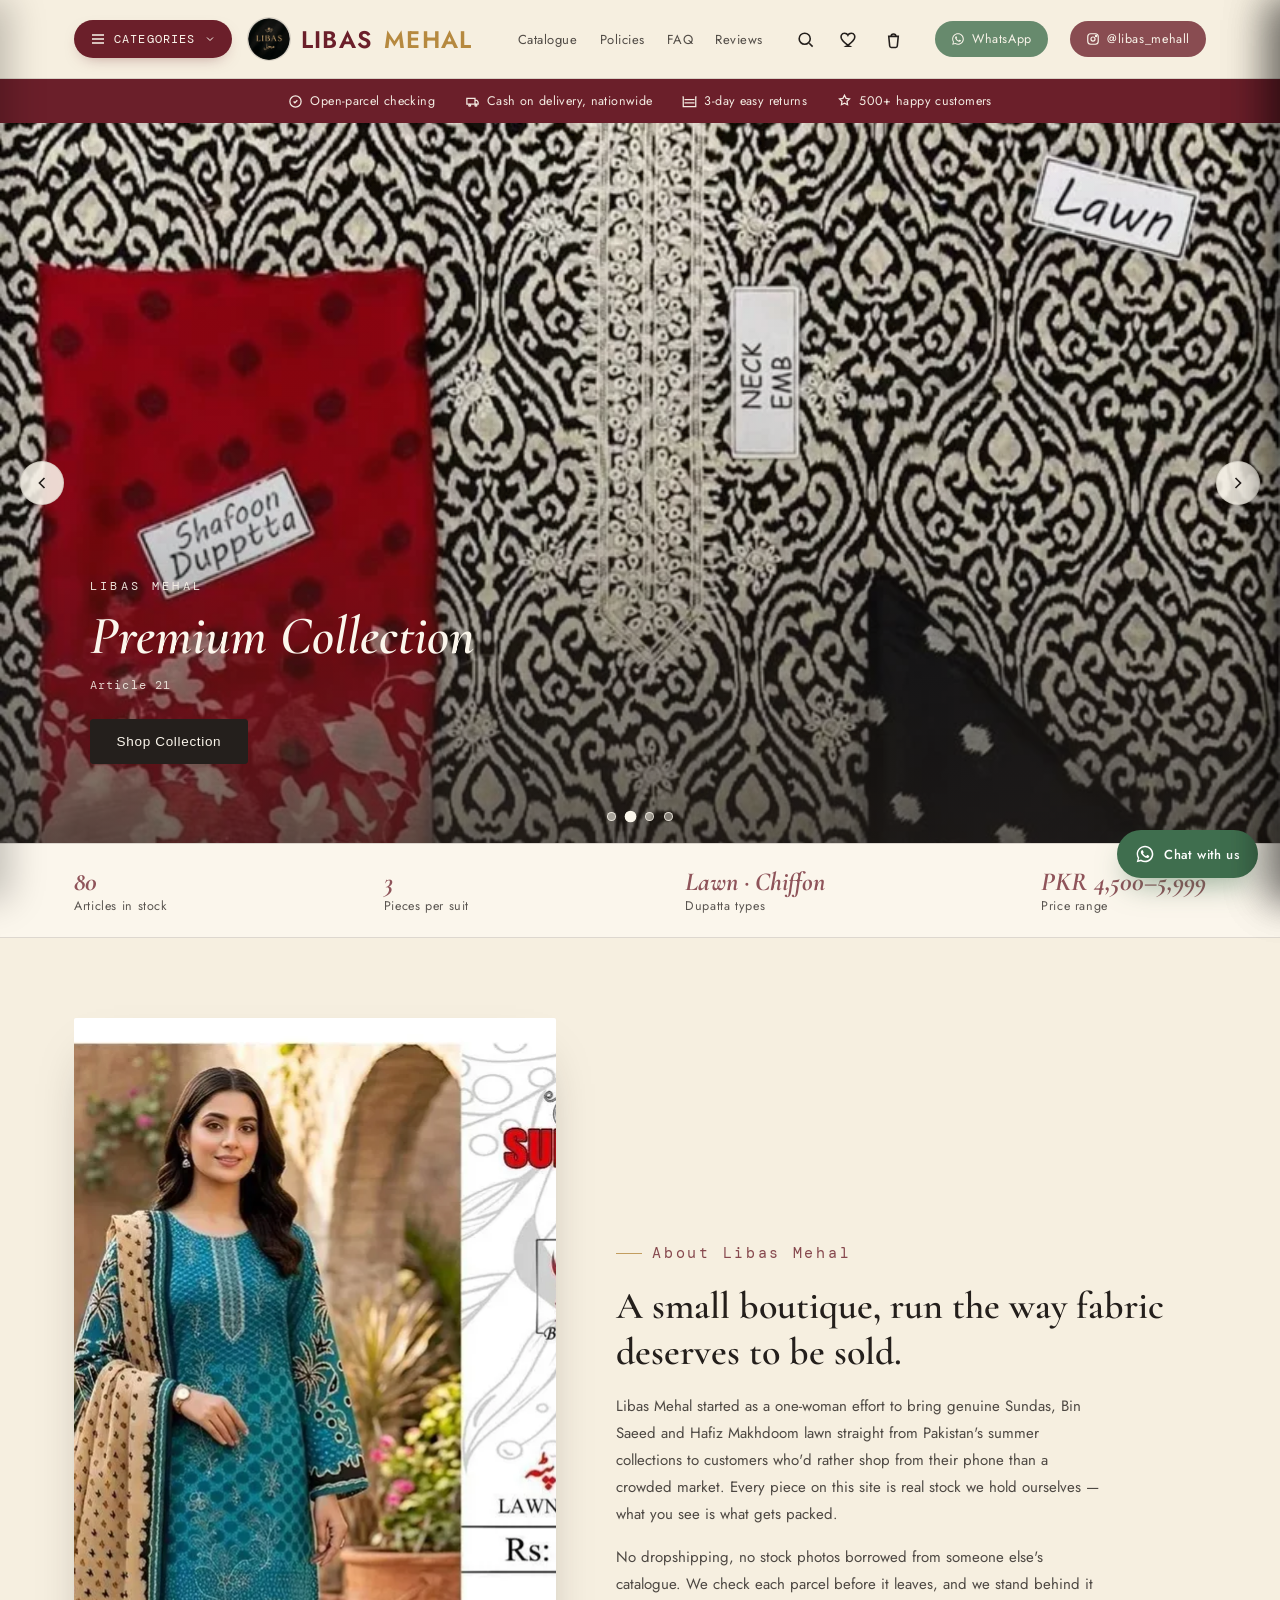
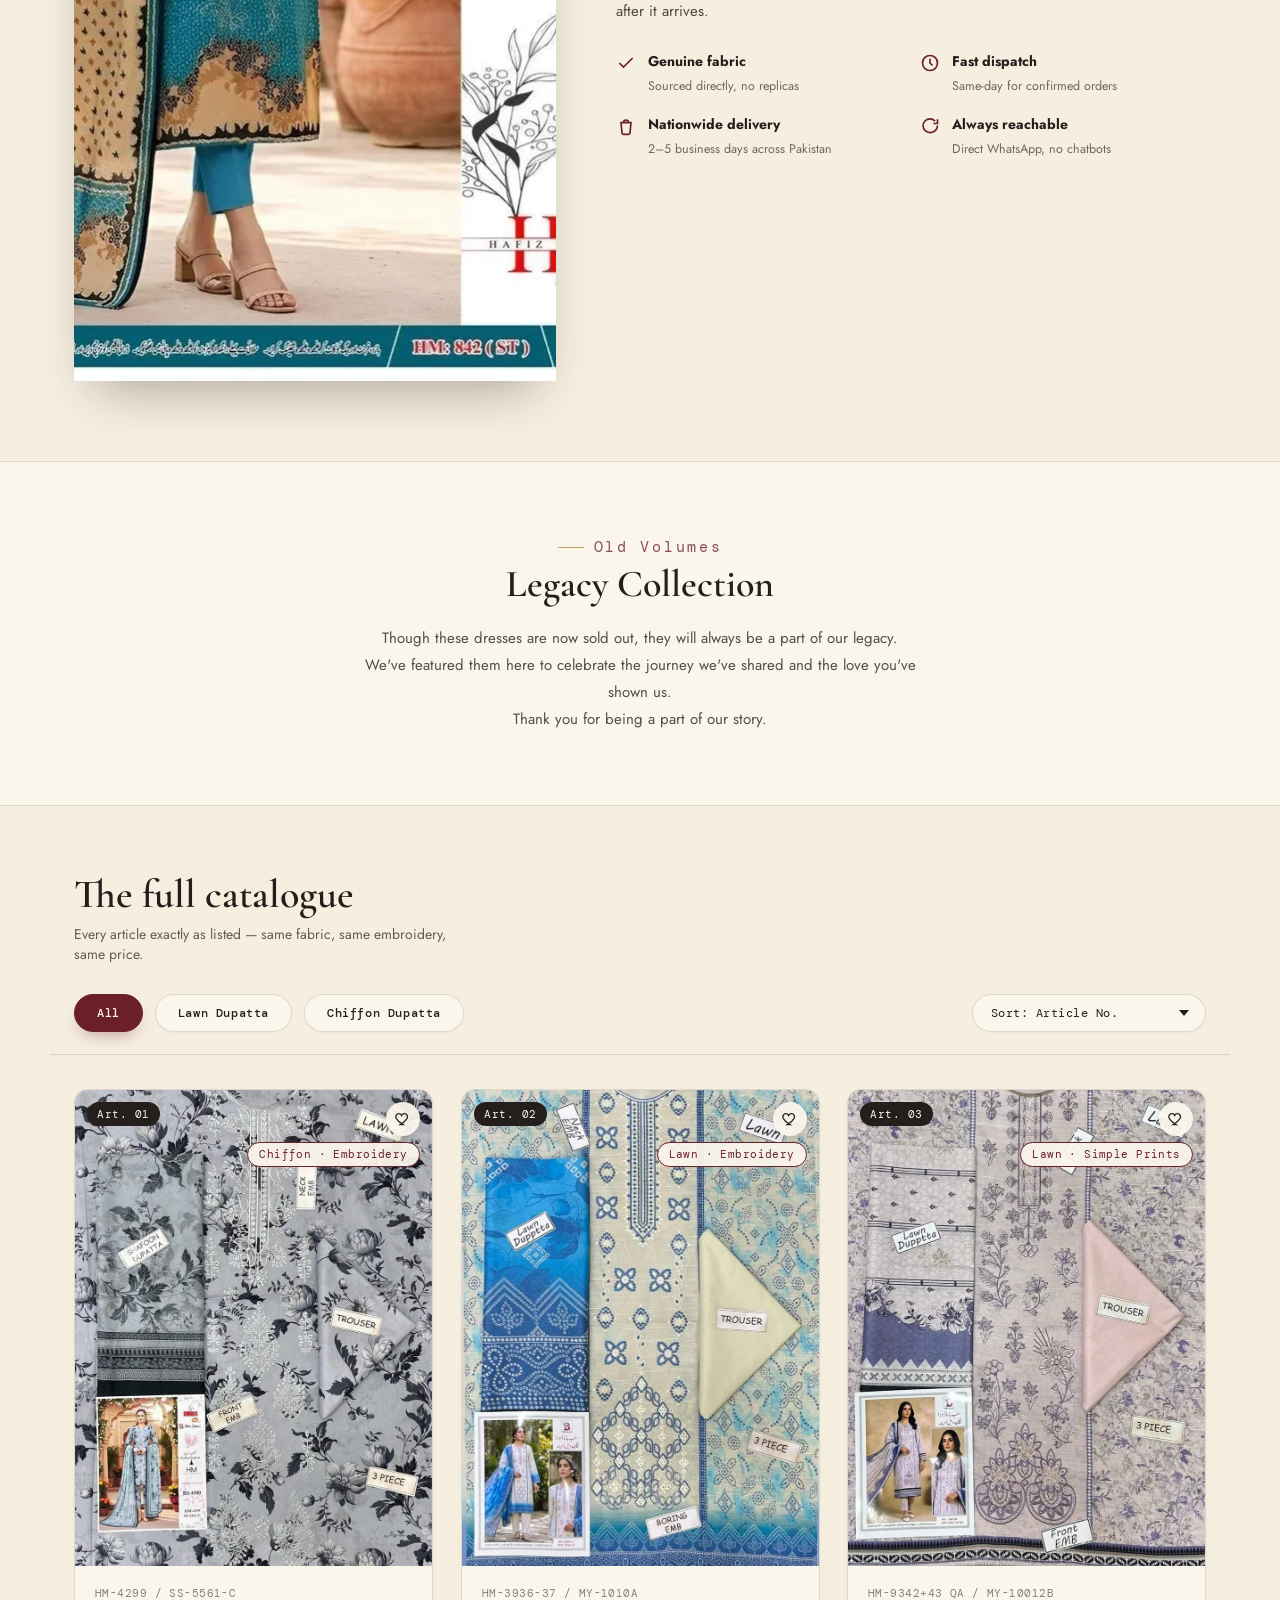
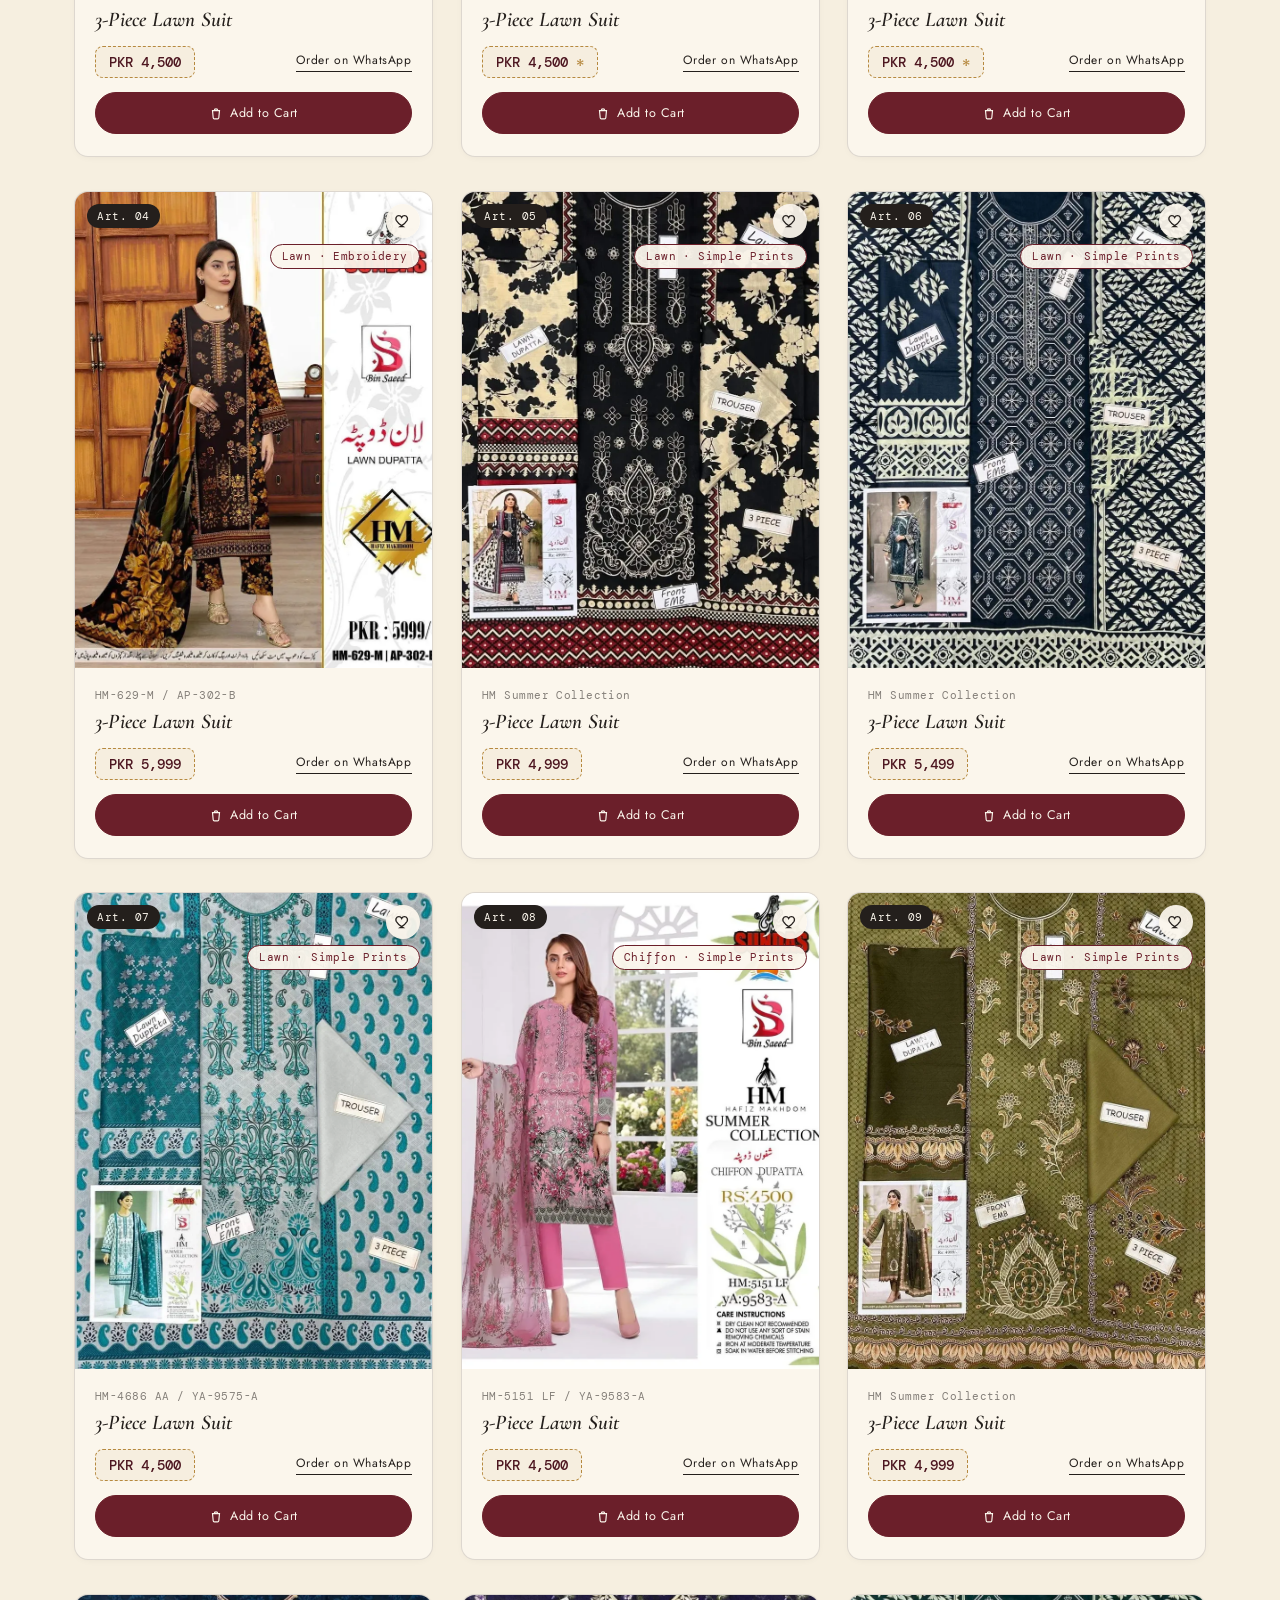
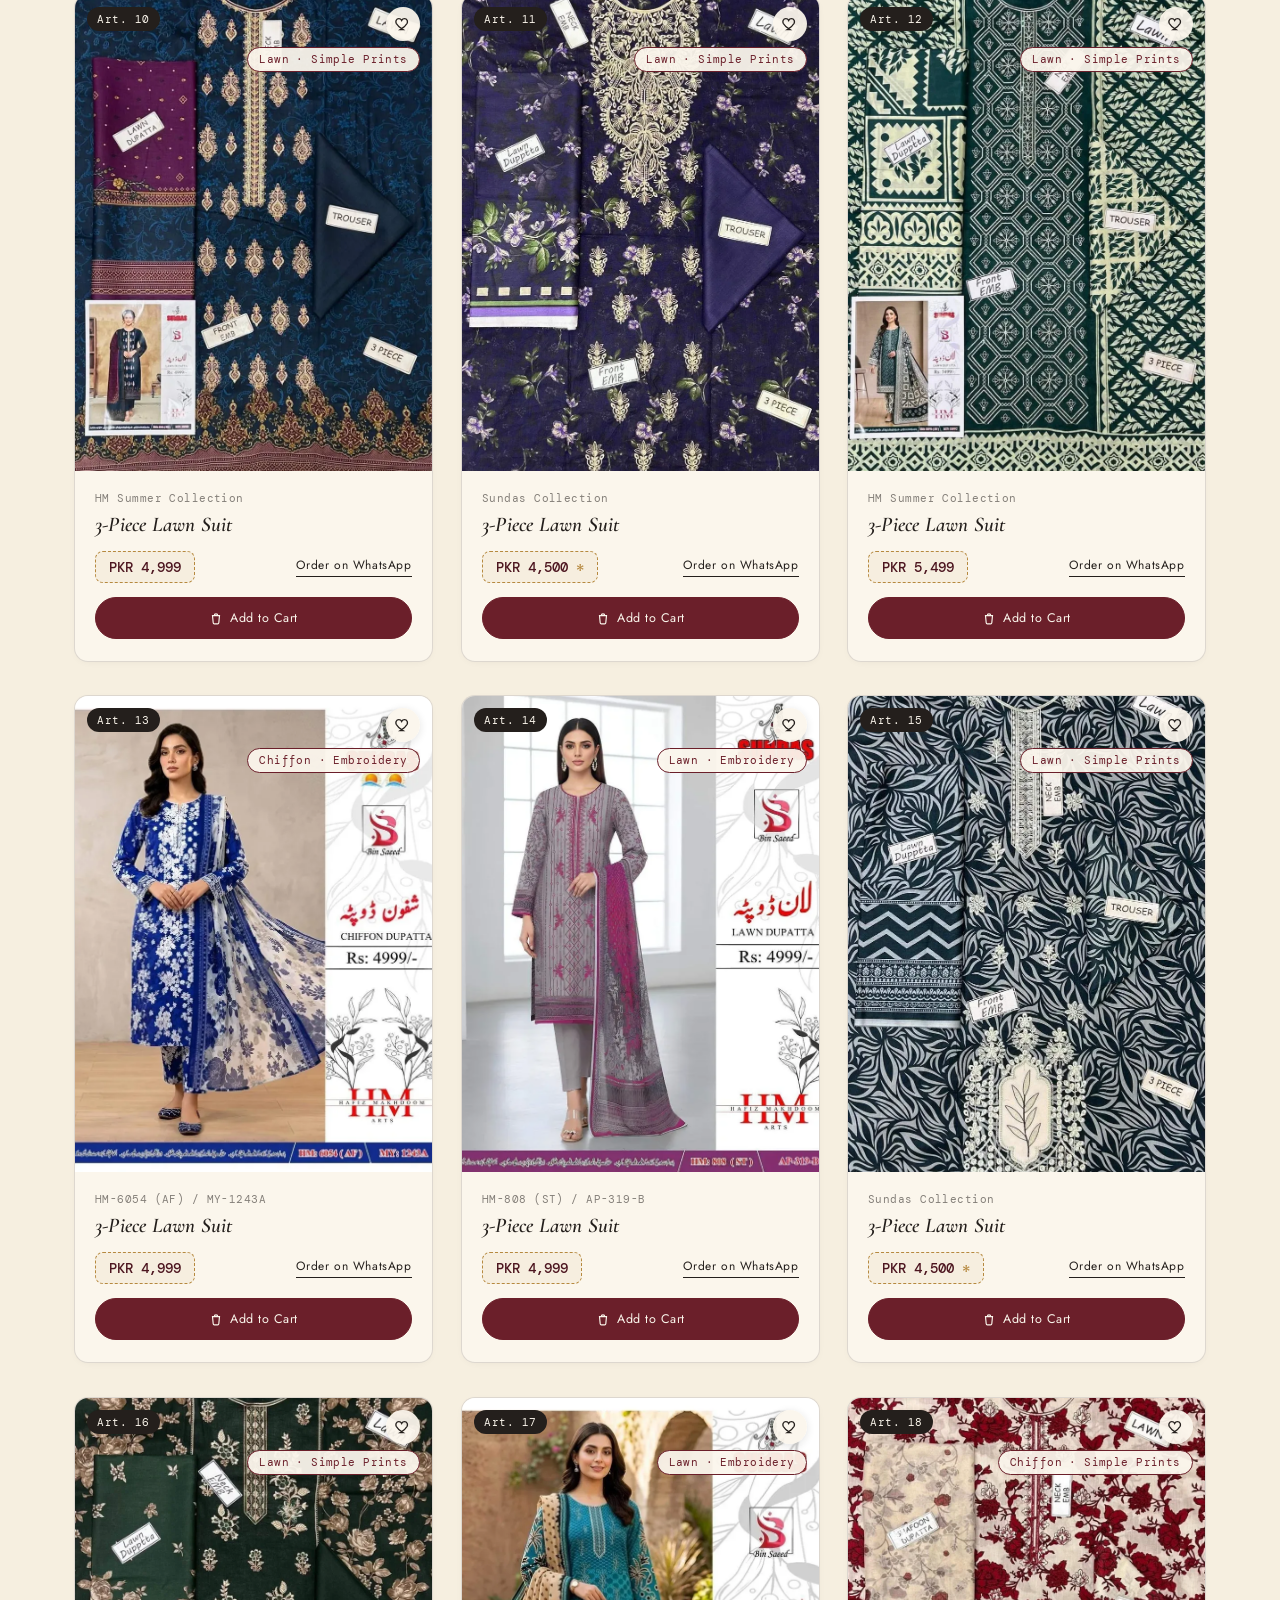
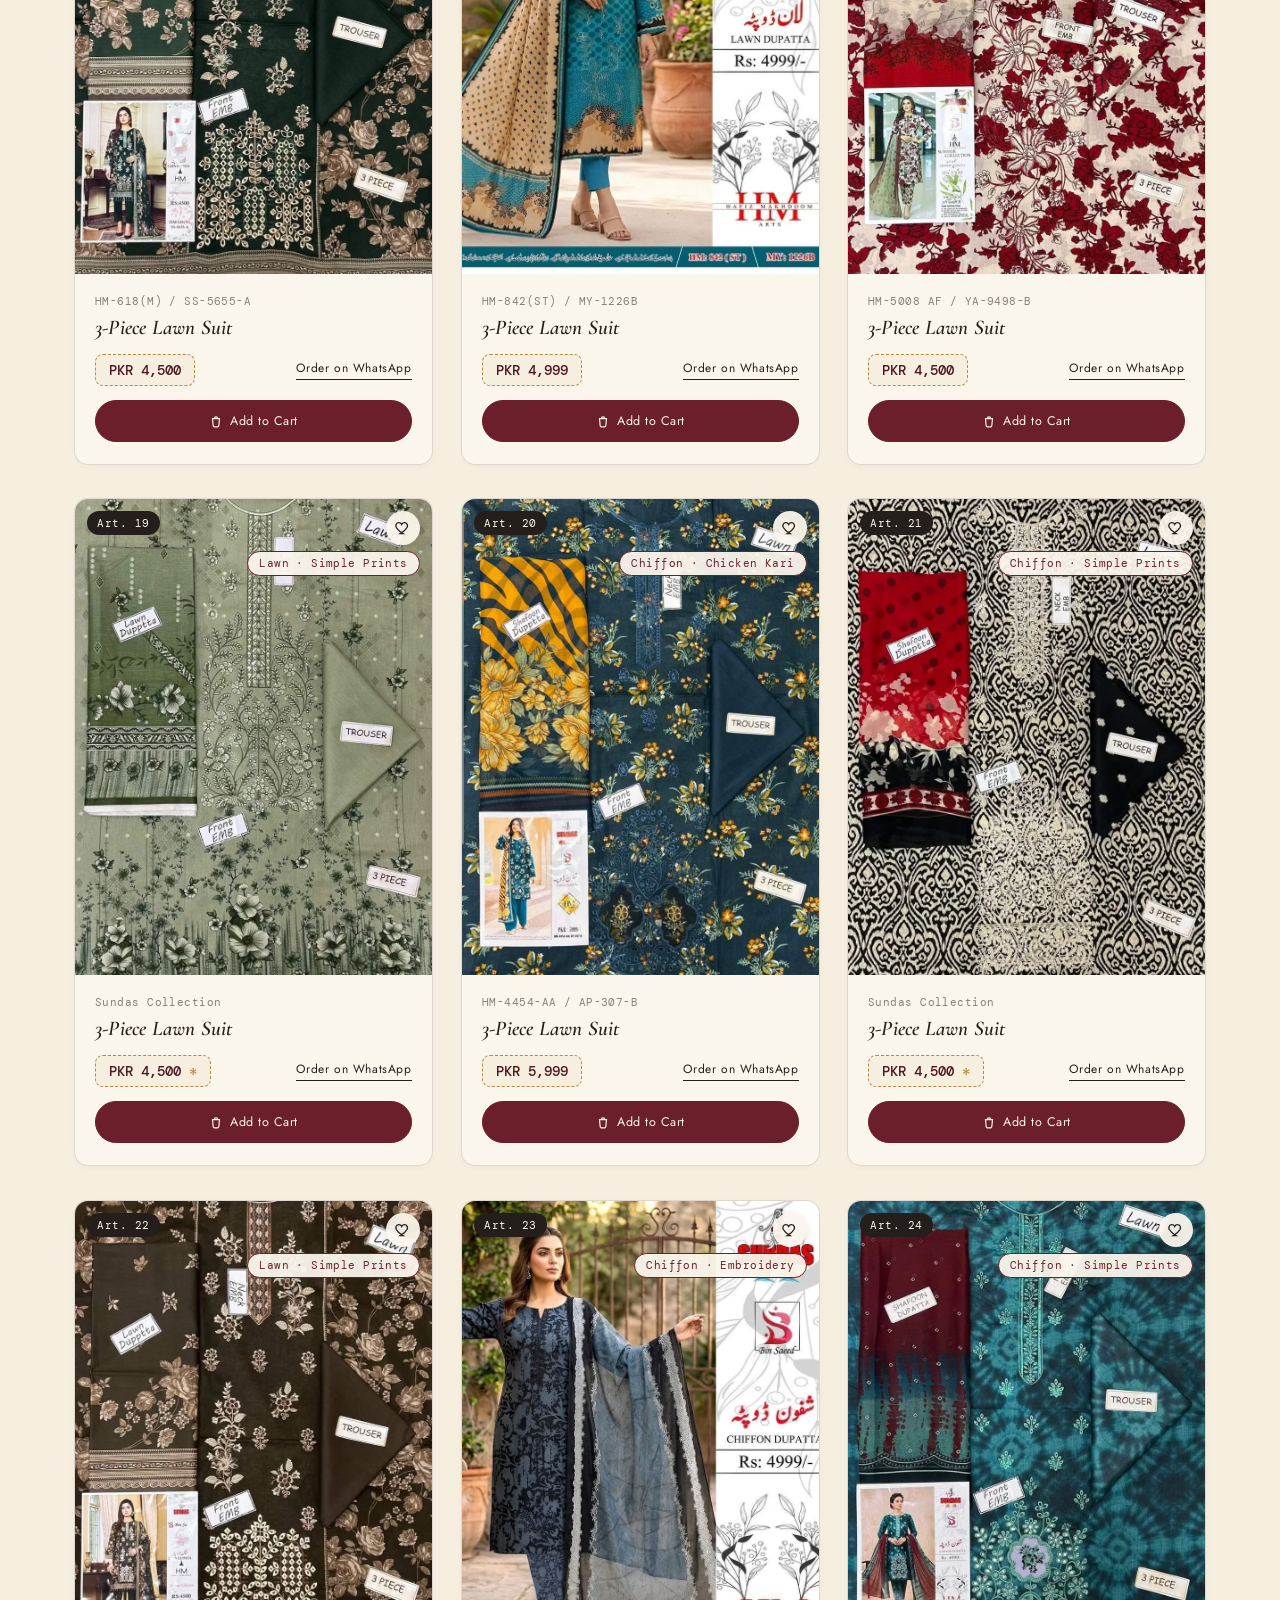
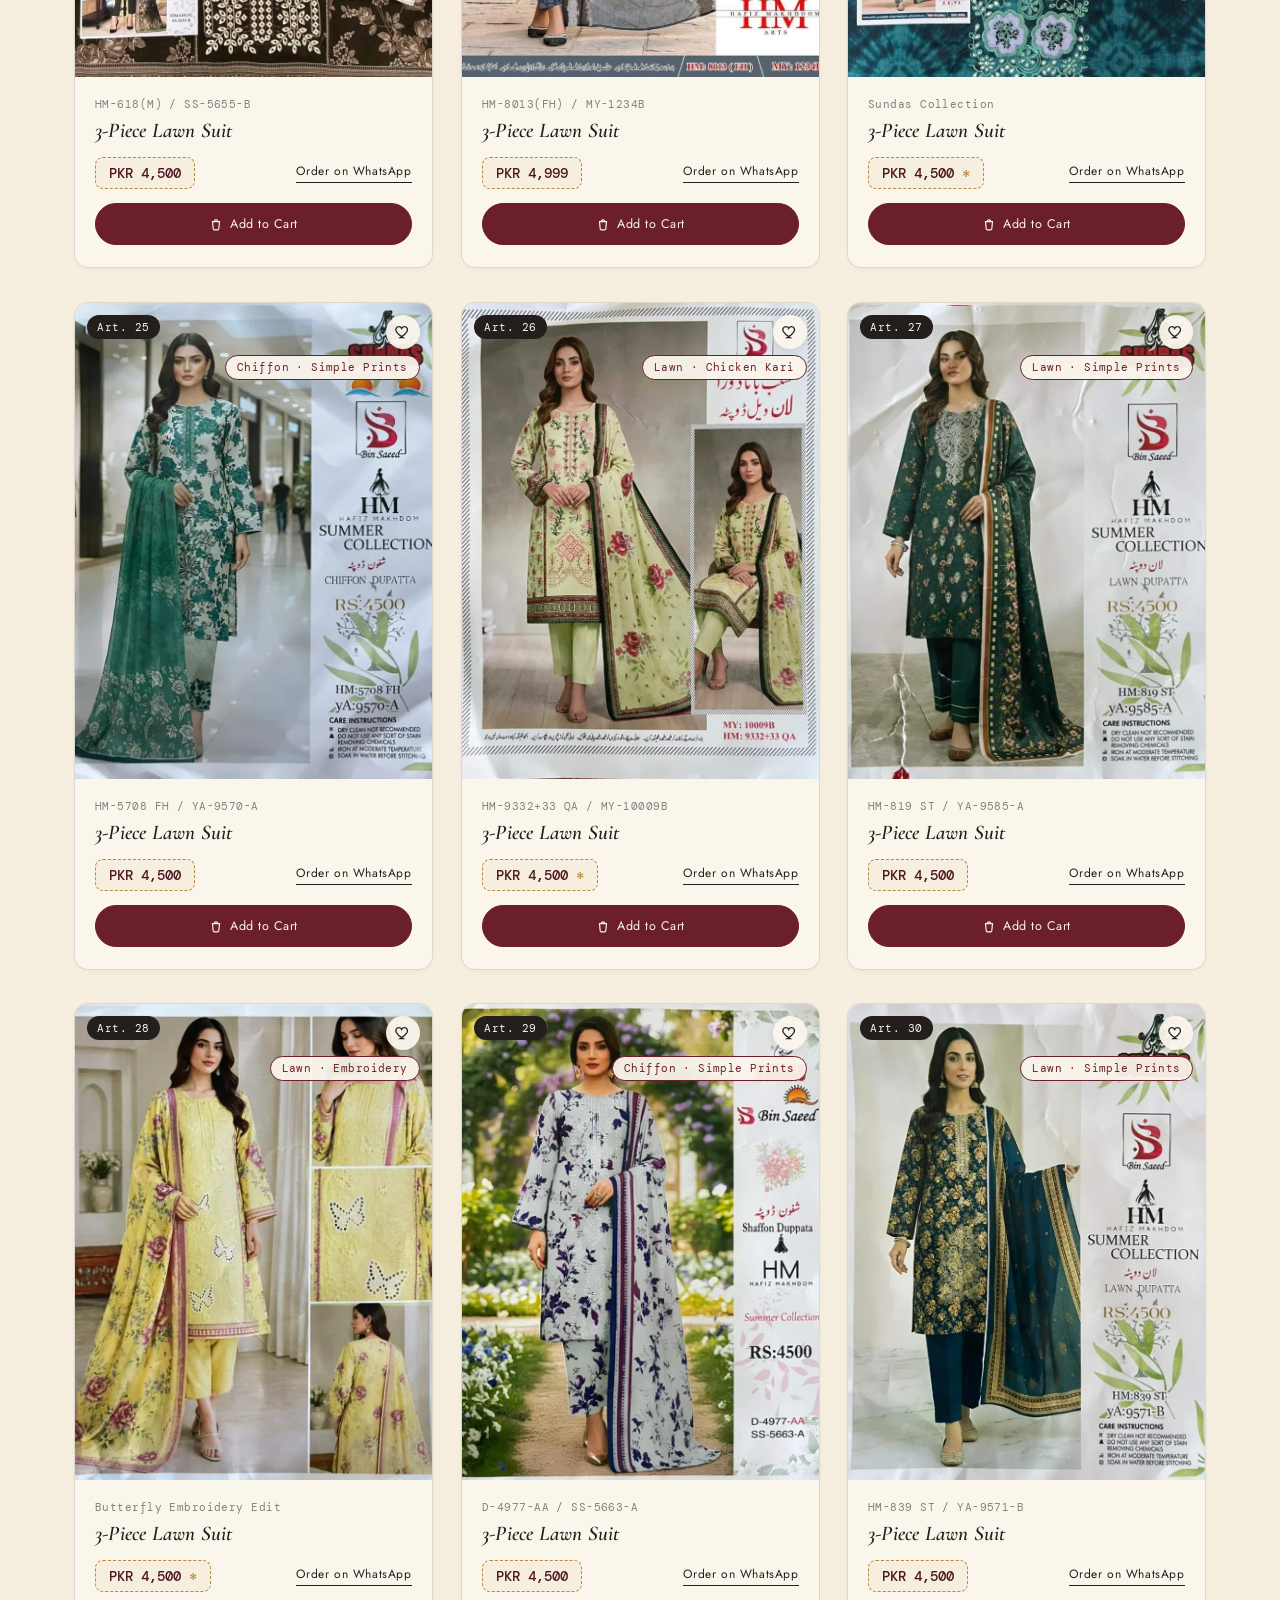
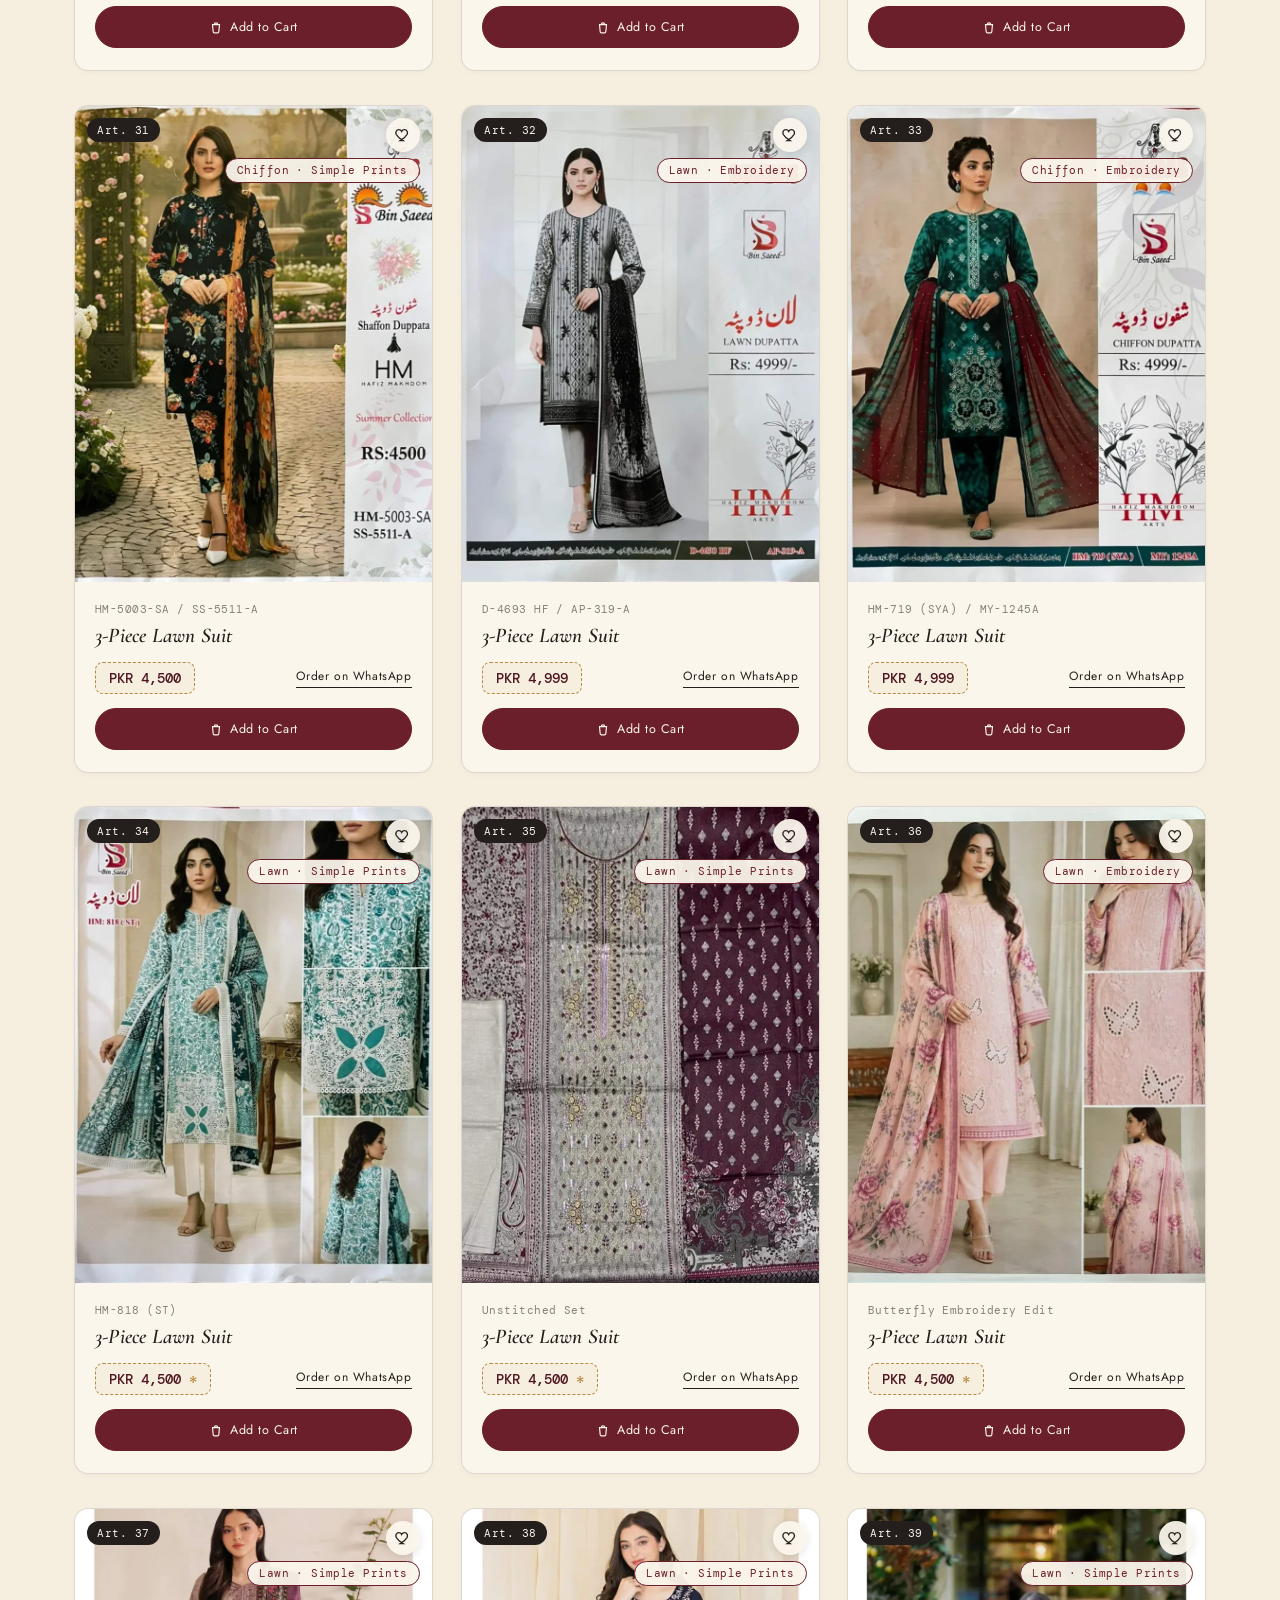
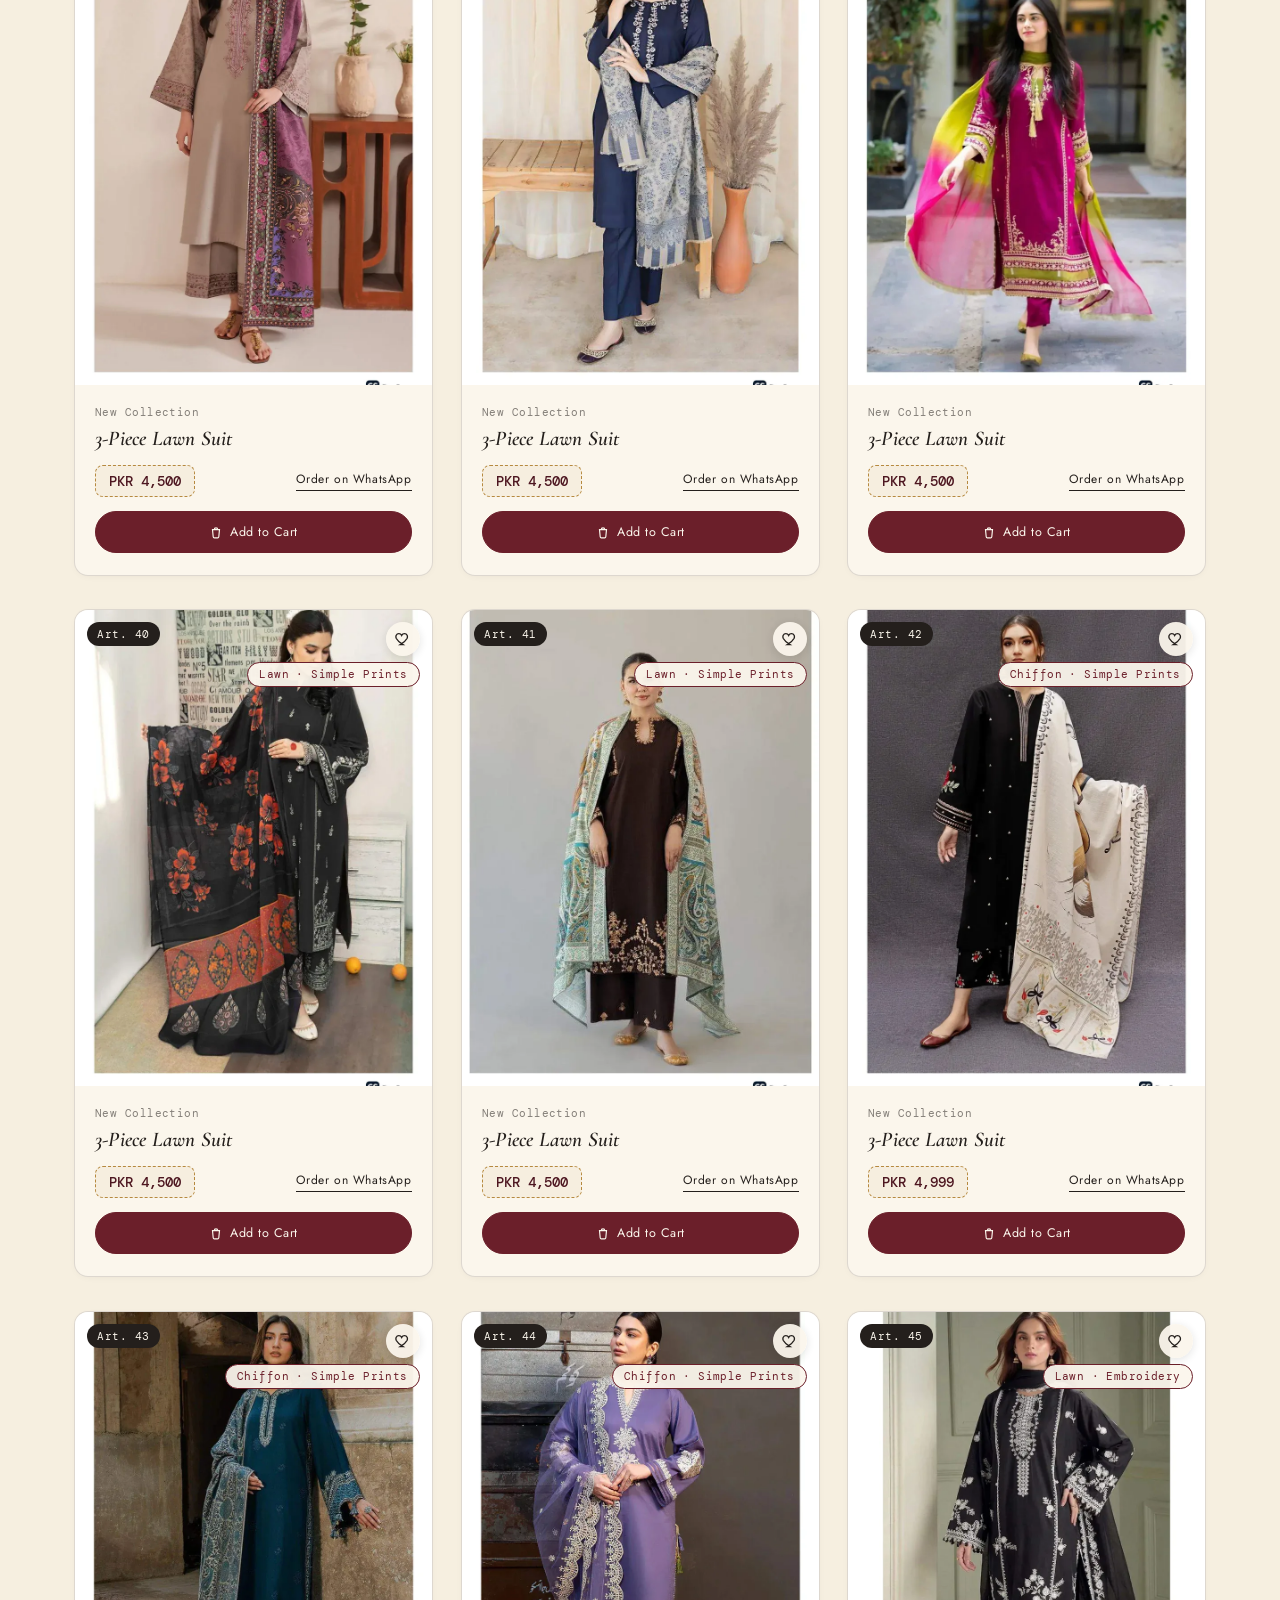
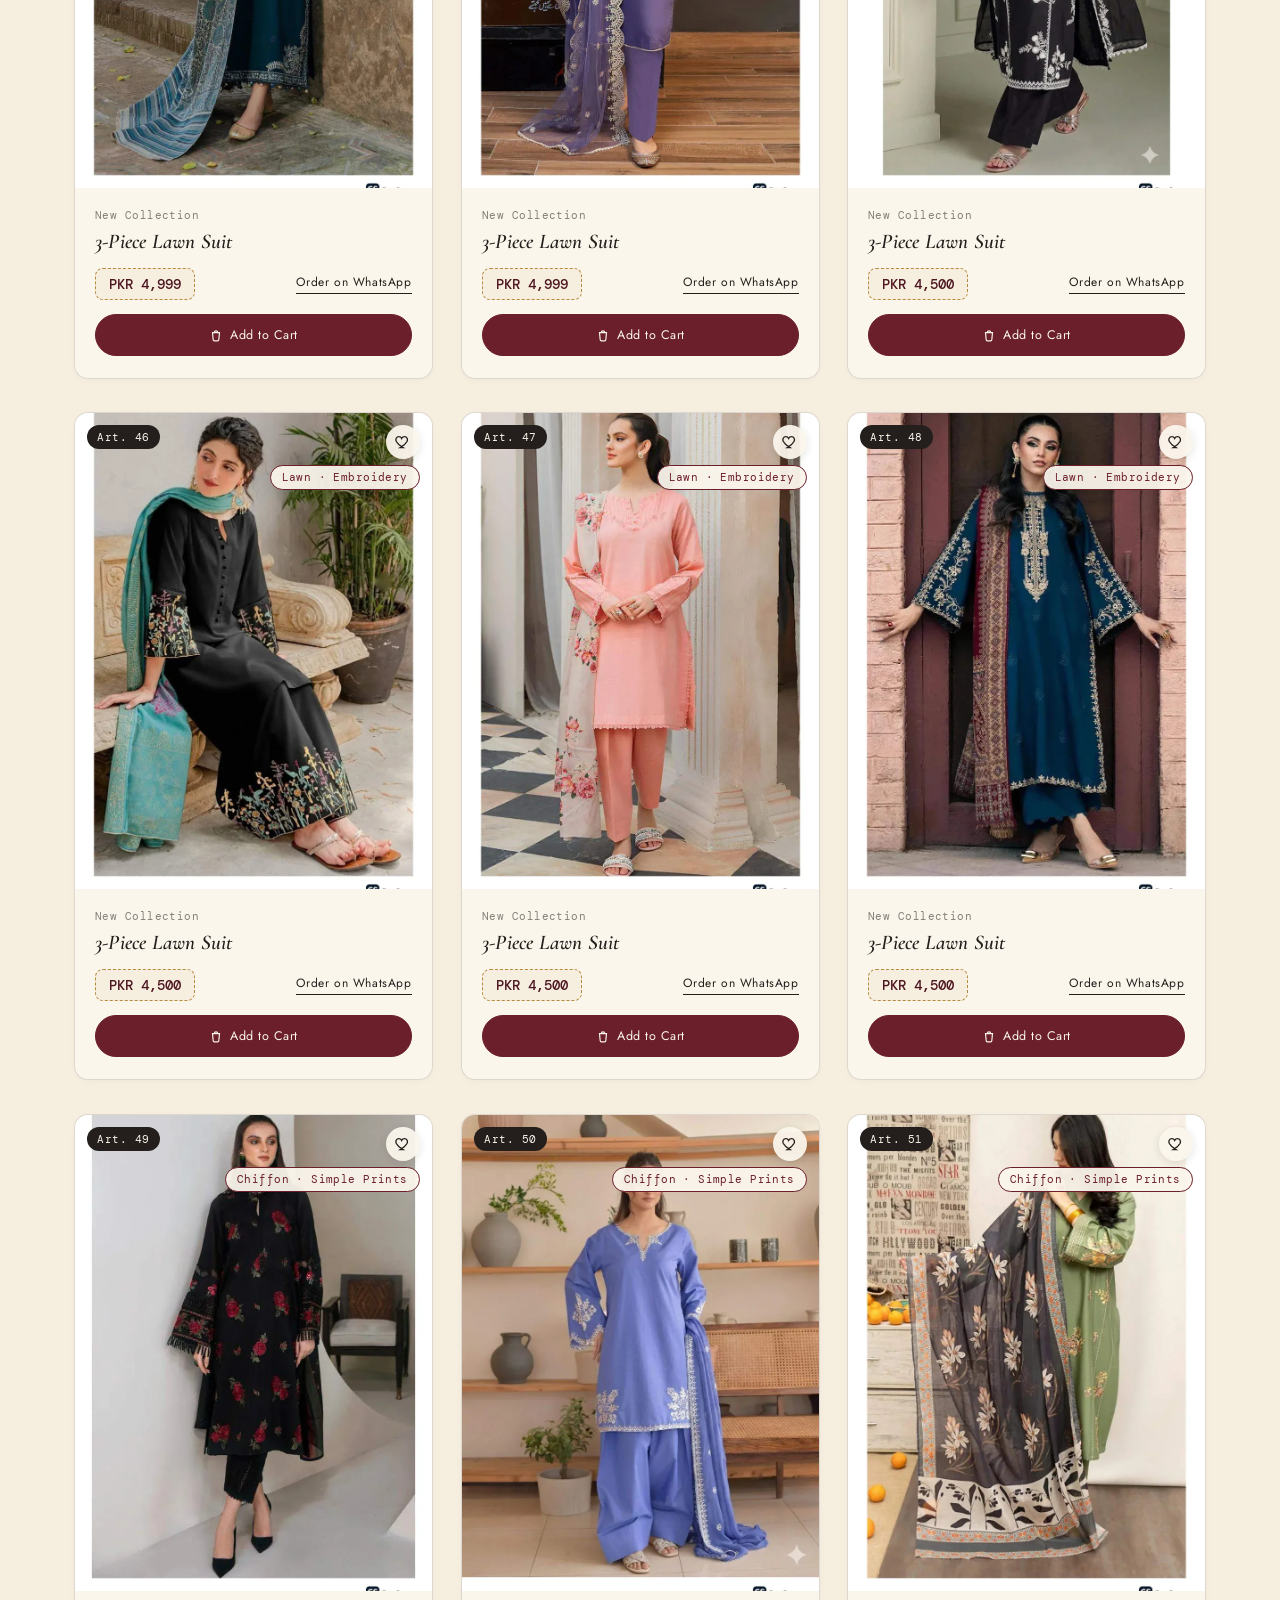
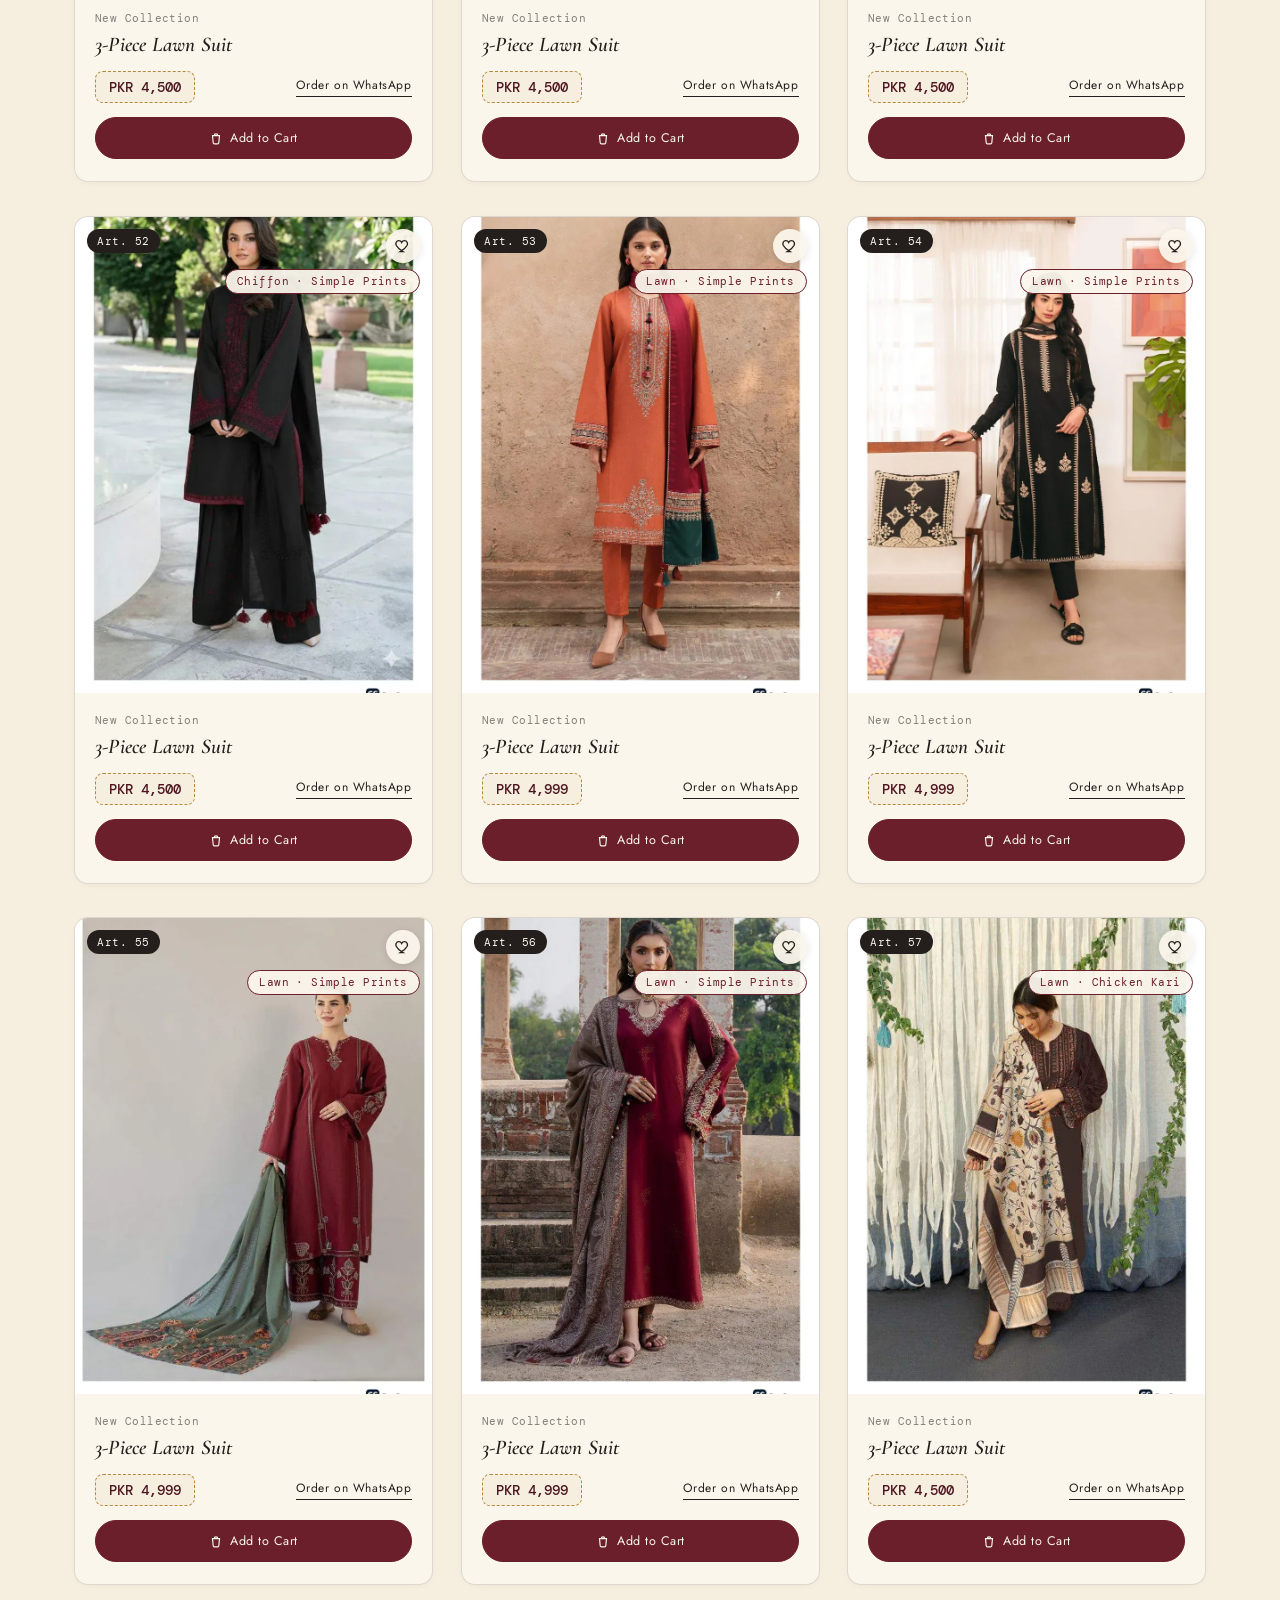
==== commit fe6b557b: "Final production optimization for Libas Mehal website" ====
--- a/index.html
+++ b/index.html
@@ -13,12 +13,14 @@
 <meta property="og:site_name" content="Libas Mehal" />
 <meta property="og:title" content="Libas Mehal — Unstitched Lawn Suits | 3-Piece Summer Collection" />
 <meta property="og:description" content="80 hand-picked unstitched 3-piece lawn suits. Cash on delivery nationwide, open-parcel checking, easy returns. Order on WhatsApp." />
-<meta property="og:image" content="assets/logo.png" />
+<meta property="og:image" content="https://libasmahal.com/assets/logo.png" />
+<meta property="og:image:width" content="96" />
+<meta property="og:image:height" content="96" />
 <meta property="og:locale" content="en_PK" />
 <meta name="twitter:card" content="summary_large_image" />
 <meta name="twitter:title" content="Libas Mehal — Unstitched Lawn Suits" />
 <meta name="twitter:description" content="80 hand-picked unstitched 3-piece lawn suits. COD nationwide, open-parcel checking, easy returns." />
-<meta name="twitter:image" content="assets/logo.png" />
+<meta name="twitter:image" content="https://libasmahal.com/assets/logo.png" />
 <link rel="icon" type="image/png" href="assets/logo.png" />
 <script type="application/ld+json">
 {
@@ -36,7 +38,8 @@
 <link rel="dns-prefetch" href="https://wa.me" />
 <link rel="dns-prefetch" href="https://api.whatsapp.com" />
 <link rel="preconnect" href="https://fonts.googleapis.com" />
-<link rel="preconnect" href="https://fonts.gstatic.com" crossorigin /> <link rel="preload" as="image" href="assets/p28.webp" type="image/webp" />
+<link rel="preconnect" href="https://fonts.gstatic.com" crossorigin /> <link rel="preload" as="image" href="assets/logo.webp" type="image/webp" />
+<link rel="preload" as="image" href="assets/p28.webp" type="image/webp" />
 <link rel="preload" href="https://fonts.googleapis.com/css2?family=Cormorant+Garamond:ital,wght@0,500;0,600;1,500&family=Jost:wght@400;500;600&family=DM+Mono:wght@400;500&display=swap" as="style" onload="this.onload=null;this.rel='stylesheet'" />
 <noscript><link href="https://fonts.googleapis.com/css2?family=Cormorant+Garamond:ital,wght@0,500;0,600;1,500&family=Jost:wght@400;500;600&family=DM+Mono:wght@400;500&display=swap" rel="stylesheet" /></noscript>
 <script>function imgFallback(el,label){el.onerror=null;const safe=(label||'Libas Mehal').replace(/&/g,'&amp;').replace(/</g,'&lt;');const svg='<svg xmlns="http://www.w3.org/2000/svg" viewBox="0 0 400 500">'
@@ -47,9 +50,105 @@
 +'<text x="200" y="282" font-family="Georgia, serif" font-style="italic" font-size="22" fill="#241f1c" text-anchor="middle">Libas Mehal</text>'
 +'<text x="200" y="308" font-family="monospace" font-size="13" fill="#6b1f2a" text-anchor="middle">'+safe+'</text>'
 +'</svg>';el.src='data:image/svg+xml,'+encodeURIComponent(svg);el.classList.add('img-is-fallback');}</script>
-<style>:root{--cream:#f6efe0;--paper:#fbf6ec;--wine:#6b1f2a;--wine-dk:#4d1620;--gold:#b6893f;--ink:#241f1c;--sage:#5c6b4f;--line:rgba(36,31,28,.14)}*{box-sizing:border-box}html{scroll-behavior:smooth}body{margin:0;background:var(--cream);color:var(--ink);font-family:'Jost',sans-serif;-webkit-font-smoothing:antialiased}h1,h2,h3,.display{font-family:'Cormorant Garamond',serif}.mono{font-family:'DM Mono',monospace}a{color:inherit}img{display:block;max-width:100%}body::before{content:"";position:fixed;inset:0;z-index:-1;background-image:radial-gradient(rgba(107,31,42,.05) 1px,transparent 1.3px);background-size:22px 22px;pointer-events:none}header{position:sticky;top:0;z-index:50;background:var(--cream);border-bottom:1px solid var(--line)}.header-inner{max-width:1180px;margin:0 auto;position:relative;display:flex;align-items:center;justify-content:space-between;padding:18px 24px}.wordmark{display:flex;align-items:center;gap:11px;font-size:24px;letter-spacing:.06em;font-weight:600;text-decoration:none;color:var(--wine)}.wordmark img{width:42px;height:42px;border-radius:50%;object-fit:cover;box-shadow:0 0 0 1px var(--line)}.wordmark span{color:var(--gold)}.head-links{display:flex;align-items:center;gap:22px;font-size:13px;letter-spacing:.04em;text-transform:none}.head-links a{text-decoration:none;opacity:.78;transition:opacity .2s}.head-links a:hover{opacity:1}.ig-pill{display:inline-flex;align-items:center;gap:7px;background:var(--wine);color:var(--paper)!important;padding:9px 16px;border-radius:999px;font-size:12.5px;letter-spacing:.05em;text-transform:none;text-decoration:none;transition:background .2s,transform .15s}.ig-pill:hover{background:var(--wine-dk);transform:translateY(-1px)}.ig-pill svg{width:14px;height:14px}.wa-pill{background:#3f6e4e}.wa-pill:hover{background:#2e5339}.hero-slider{position:relative;width:100%;overflow:hidden;height:min(84vh,720px);min-height:440px;background:var(--ink)}.hs-slide{position:absolute;inset:0;opacity:0;visibility:hidden;transition:opacity 1.1s ease;z-index:1;will-change:opacity}.hs-slide.active{opacity:1;visibility:visible;z-index:2}.hs-img{width:100%;height:100%;object-fit:cover;object-position:50% 15%;display:block}.hs-overlay{position:absolute;inset:0;background:linear-gradient(180deg,rgba(36,31,28,.05) 0%,rgba(36,31,28,.18) 55%,rgba(36,31,28,.68) 100%)}.hs-content{position:absolute;left:7%;right:7%;bottom:11%;max-width:460px;color:var(--paper);z-index:3}.hs-brand{font-family:'DM Mono',monospace;font-size:12px;letter-spacing:.28em;text-transform:uppercase;margin:0 0 14px;opacity:.92}.hs-tagline{font-family:'Cormorant Garamond',serif;font-style:italic;font-weight:600;font-size:clamp(30px,4.6vw,54px);line-height:1.05;margin:0 0 12px}.hs-art{font-family:'DM Mono',monospace;font-size:12px;letter-spacing:.1em;margin:0 0 26px;opacity:.85}.hs-cta{border-color:var(--paper)}.hs-arrow{position:absolute;top:50%;transform:translateY(-50%);z-index:4;width:44px;height:44px;border-radius:50%;background:rgba(251,246,236,.88);border:1px solid rgba(36,31,28,.1);color:var(--ink);display:flex;align-items:center;justify-content:center;cursor:pointer;transition:background .2s ease,transform .2s ease}.hs-arrow:hover{background:var(--paper);transform:translateY(-50%) scale(1.08)}.hs-arrow svg{width:20px;height:20px}.hs-prev{left:20px}.hs-next{right:20px}.hs-dots{position:absolute;bottom:22px;left:50%;transform:translateX(-50%);z-index:4;display:flex;gap:10px}.hs-dot{width:9px;height:9px;border-radius:50%;padding:0;cursor:pointer;background:rgba(251,246,236,.45);border:1px solid rgba(251,246,236,.85);transition:background .2s ease,transform .2s ease}.hs-dot.active{background:var(--paper);transform:scale(1.3)}.eyebrow{font-family:'DM Mono',monospace;font-size:12px;letter-spacing:.18em;text-transform:none;color:var(--wine);margin:0 0 18px;display:flex;align-items:center;gap:10px}.eyebrow::before{content:"";width:26px;height:1px;background:var(--gold);display:inline-block}.btn{display:inline-flex;align-items:center;gap:8px;padding:14px 26px;border-radius:3px;font-size:13.5px;letter-spacing:.05em;text-transform:none;text-decoration:none;border:1px solid var(--ink);transition:all .2s}.btn-solid{background:var(--ink);color:var(--paper)}.btn-solid:hover{background:var(--wine);border-color:var(--wine)}.btn-ghost{background:transparent;color:var(--ink)}.btn-ghost:hover{border-color:var(--wine);color:var(--wine)}.strip{border-top:1px solid var(--line);border-bottom:1px solid var(--line);background:var(--paper)}.strip-inner{max-width:1180px;margin:0 auto;padding:22px 24px;display:flex;gap:40px;flex-wrap:wrap;justify-content:space-between}.strip-item{font-size:12.5px;letter-spacing:.05em;text-transform:none;opacity:.75}.strip-item b{display:block;font-family:'Cormorant Garamond',serif;font-size:26px;font-style:italic;color:var(--wine);text-transform:none;letter-spacing:0}.trust-bar{background:var(--wine);color:var(--paper)}.trust-inner{max-width:1180px;margin:0 auto;padding:13px 24px;display:flex;gap:30px;flex-wrap:wrap;justify-content:center;font-size:12.5px;letter-spacing:.03em}.trust-inner span{display:flex;align-items:center;gap:7px;opacity:.95}.trust-inner svg{width:15px;height:15px;flex:0 0 auto}.about{max-width:1180px;margin:0 auto;padding:80px 24px;display:grid;grid-template-columns:.9fr 1.1fr;gap:60px;align-items:center}.about-art{position:relative}.about-art img{width:100%;aspect-ratio:4/5;object-fit:cover;border-radius:2px;box-shadow:0 26px 50px -22px rgba(36,31,28,.4)}.about-copy p.eyebrow{margin-bottom:16px}.about-copy h2{font-size:clamp(28px,3.4vw,38px);margin:0 0 18px;font-weight:600}.about-copy p{font-size:15px;line-height:1.8;opacity:.8;margin:0 0 16px;max-width:54ch}.about-points{display:grid;grid-template-columns:1fr 1fr;gap:18px;margin-top:26px}.about-point{display:flex;gap:12px;align-items:flex-start}.about-point svg{width:20px;height:20px;flex:0 0 auto;color:var(--wine);margin-top:2px}.about-point div b{display:block;font-size:14px;margin-bottom:2px}.about-point div span{font-size:12.5px;opacity:.65;line-height:1.5}.legacy-band{background:var(--paper);border-top:1px solid var(--line);border-bottom:1px solid var(--line)}.legacy-inner{max-width:760px;margin:0 auto;padding:72px 24px;text-align:center}.legacy-inner .eyebrow{justify-content:center}.legacy-inner h2{font-size:clamp(28px,3.4vw,38px);margin:0 0 18px;font-weight:600}.legacy-inner p{font-size:15px;line-height:1.8;opacity:.78;margin:0 auto;max-width:62ch}.size-note{max-width:1180px;margin:54px auto 0;padding:0 24px}.size-note .box{border:1px dashed var(--gold);background:rgba(182,137,63,.06);padding:22px 26px;display:flex;gap:18px;align-items:flex-start}.size-note svg{width:24px;height:24px;color:var(--gold);flex:0 0 auto;margin-top:2px}.size-note h4{margin:0 0 6px;font-size:15px;font-weight:600}.size-note p{margin:0;font-size:13.5px;opacity:.75;line-height:1.6}.cat-head{max-width:1180px;margin:0 auto;padding:64px 24px 8px;display:flex;justify-content:space-between;align-items:flex-end;gap:24px;flex-wrap:wrap}.cat-head h2{font-size:clamp(28px,3.4vw,40px);margin:0;font-weight:600}.cat-head p{margin:6px 0 0;opacity:.7;font-size:14px;max-width:48ch}.filters{max-width:1180px;margin:22px auto 0;padding:0 24px 22px;display:flex;gap:14px;flex-wrap:wrap;align-items:center;justify-content:space-between;border-bottom:1px solid var(--line)}.filter-chips{display:flex;gap:12px;flex-wrap:wrap;align-items:center}.chip{font-family:'DM Mono',monospace;font-size:12px;font-weight:500;letter-spacing:.05em;border:1px solid var(--line);background:var(--paper);color:var(--ink);padding:10px 22px;border-radius:999px;cursor:pointer;transition:background .22s ease,border-color .22s ease,color .22s ease,transform .18s ease,box-shadow .22s ease;text-transform:none;box-shadow:0 1px 2px rgba(36,31,28,.04)}.chip:hover{border-color:var(--wine);color:var(--wine);transform:translateY(-2px);box-shadow:0 8px 16px -8px rgba(107,31,42,.35)}.chip.active{background:var(--wine);border-color:var(--wine);color:var(--paper);box-shadow:0 8px 18px -8px rgba(107,31,42,.5)}.chip.active:hover{transform:translateY(-2px)}.sort-select{font-family:'DM Mono',monospace;font-size:12px;letter-spacing:.04em;border:1px solid var(--line);background:var(--paper);color:var(--ink);padding:10px 34px 10px 18px;border-radius:999px;text-transform:none;cursor:pointer;appearance:none;transition:border-color .22s ease,box-shadow .22s ease;box-shadow:0 1px 2px rgba(36,31,28,.04);background-image:url("data:image/svg+xml,%3Csvg xmlns='http://www.w3.org/2000/svg' width='10' height='6'%3E%3Cpath d='M0 0l5 6 5-6' fill='%23241f1c'/%3E%3C/svg%3E");background-repeat:no-repeat;background-position:right 16px center}.sort-select:hover{border-color:var(--gold)}.sort-select:focus{outline:none;border-color:var(--wine);box-shadow:0 0 0 3px rgba(107,31,42,.12)}.card-media{position:relative;aspect-ratio:3/4;overflow:hidden;background:#eee2c9;cursor:zoom-in}.card-media img{width:100%;height:100%;object-fit:cover;transition:transform .5s ease,opacity .4s ease;opacity:0}.card-media img.loaded{opacity:1}.card:hover .card-media img{transform:scale(1.045)}.zoom-hint{position:absolute;inset:0;display:flex;align-items:center;justify-content:center;background:rgba(36,31,28,0);opacity:0;transition:opacity .2s,background .2s;pointer-events:none}.card-media:hover .zoom-hint{opacity:1;background:rgba(36,31,28,.18)}.zoom-hint svg{width:34px;height:34px;color:#fff;filter:drop-shadow(0 2px 6px rgba(0,0,0,.4))}.lightbox{position:fixed;inset:0;z-index:200;background:rgba(20,16,14,.92);display:none;align-items:center;justify-content:center;padding:40px 20px}.lightbox.open{display:flex}.lightbox img{max-width:min(620px,90vw);max-height:84vh;object-fit:contain;box-shadow:0 30px 70px rgba(0,0,0,.5)}.lightbox-close{position:absolute;top:22px;right:26px;width:40px;height:40px;border-radius:50%;background:var(--paper);border:none;cursor:pointer;display:flex;align-items:center;justify-content:center}.lightbox-cap{position:absolute;bottom:30px;left:50%;transform:translateX(-50%);color:var(--paper);font-family:'DM Mono',monospace;font-size:12.5px;letter-spacing:.05em;text-align:center;opacity:.85}.fab-wa{position:fixed;right:22px;bottom:22px;z-index:90;display:flex;align-items:center;gap:9px;background:#3f6e4e;color:#fff;text-decoration:none;padding:14px 18px;border-radius:999px;box-shadow:0 14px 30px -10px rgba(63,110,78,.6);font-size:13px;letter-spacing:.03em;font-weight:500;transition:transform .2s,box-shadow .2s}.fab-wa:hover{transform:translateY(-2px);box-shadow:0 18px 36px -10px rgba(63,110,78,.7)}.fab-wa svg{width:20px;height:20px;flex:0 0 auto}.fab-wa .fab-pulse{position:absolute;inset:0;border-radius:999px;border:2px solid #3f6e4e;animation:pulse 2.2s ease-out infinite}@keyframes pulse{0%{transform:scale(1);opacity:.7}100%{transform:scale(1.35);opacity:0}}.grid{max-width:1180px;margin:34px auto 0;padding:0 24px 100px;display:grid;grid-template-columns:repeat(3,1fr);gap:34px 28px}.grid .card{contain:layout paint}.card{background:var(--paper);border:1px solid var(--line);border-radius:14px;overflow:hidden;box-shadow:0 2px 10px -4px rgba(36,31,28,.08);transition:transform .32s cubic-bezier(.22,1,.36,1),box-shadow .32s cubic-bezier(.22,1,.36,1),border-color .32s ease}.card:hover{transform:translateY(-6px);box-shadow:0 26px 44px -22px rgba(36,31,28,.4);border-color:rgba(107,31,42,.22)}.card:hover .card-media img{transform:scale(1.045)}.card-no{position:absolute;top:12px;left:12px;background:var(--ink);color:var(--paper);font-family:'DM Mono',monospace;font-size:11px;padding:5px 10px;letter-spacing:.05em;border-radius:999px}.card-fab{position:absolute;top:12px;right:12px;background:rgba(251,246,236,.94);color:var(--wine);font-family:'DM Mono',monospace;font-size:10.5px;padding:5px 11px;letter-spacing:.04em;text-transform:none;border:1px solid var(--wine);border-radius:999px}.card-body{padding:20px 20px 22px}.card-code{font-family:'DM Mono',monospace;font-size:11px;opacity:.55;letter-spacing:.04em;margin:0 0 7px}.card-title{font-family:'Cormorant Garamond',serif;font-size:21px;font-style:italic;font-weight:600;margin:0 0 14px;letter-spacing:.01em}.card-foot{display:flex;align-items:center;justify-content:space-between;gap:10px}.price-tag{font-family:'DM Mono',monospace;font-size:14px;font-weight:500;border:1px dashed var(--gold);padding:6px 13px;border-radius:8px;color:var(--wine-dk);background:rgba(182,137,63,.07)}.price-tag.est::after{content:" *";color:var(--gold)}.card-cta{font-size:12px;letter-spacing:.05em;text-transform:none;text-decoration:none;color:var(--ink);border-bottom:1px solid var(--ink);padding-bottom:2px;transition:color .2s ease,border-color .2s ease,transform .2s ease;display:inline-block}.card-cta:hover{color:var(--wine);border-color:var(--wine);transform:translateY(-1px)}.price-note{max-width:1180px;margin:0 auto;padding:0 24px 60px;font-size:12px;opacity:.6;font-family:'DM Mono',monospace}.info-band{background:var(--paper);border-top:1px solid var(--line);border-bottom:1px solid var(--line)}.info-inner{max-width:1180px;margin:0 auto;padding:70px 24px}.info-head{max-width:62ch;margin-bottom:46px}.info-head h2{font-size:clamp(28px,3.4vw,38px);margin:0 0 12px;font-weight:600}.info-head p{font-size:15px;line-height:1.75;opacity:.78;margin:0}.policy-grid{display:grid;grid-template-columns:repeat(4,1fr);gap:1px;background:var(--line);border:1px solid var(--line)}.policy-card{background:var(--paper);padding:30px 26px}.policy-card .pnum{font-family:'DM Mono',monospace;font-size:11px;color:var(--gold);letter-spacing:.08em;margin-bottom:14px}.policy-card h3{font-size:19px;margin:0 0 10px;font-weight:600}.policy-card p{font-size:13.5px;line-height:1.65;opacity:.75;margin:0}.unstitched-grid{margin-top:54px;display:grid;grid-template-columns:1fr 1fr;gap:48px;align-items:start}.unstitched-grid h3{font-size:24px;font-weight:600;margin:0 0 16px}.piece-list{list-style:none;margin:0;padding:0;display:grid;gap:0}.piece-list li{display:flex;justify-content:space-between;gap:16px;padding:14px 0;border-bottom:1px solid var(--line);font-size:14.5px}.piece-list li b{font-weight:600}.piece-list li span{opacity:.65;font-family:'DM Mono',monospace;font-size:12.5px;text-align:right}.pay-grid{display:grid;gap:14px}.pay-card{border:1px solid var(--line);padding:18px 20px;background:var(--cream)}.pay-card h4{margin:0 0 6px;font-size:15px;font-weight:600;display:flex;align-items:center;gap:8px}.pay-card h4 .dot{width:7px;height:7px;border-radius:50%;background:var(--wine);display:inline-block}.pay-card p{margin:0;font-size:13.5px;opacity:.72;line-height:1.6}.reviews-head{max-width:1180px;margin:0 auto;padding:78px 24px 8px}.reviews-head h2{font-size:clamp(28px,3.4vw,40px);margin:0 0 10px;font-weight:600}.reviews-head p{opacity:.7;font-size:14px;max-width:50ch;margin:0}.reviews-grid{max-width:1180px;margin:36px auto 0;padding:0 24px 100px;display:grid;grid-template-columns:repeat(4,1fr);gap:24px}.review-card{background:var(--paper);border:1px solid var(--line);overflow:hidden}.review-media{aspect-ratio:4/3;overflow:hidden;background:#eee2c9}.review-media img{width:100%;height:100%;object-fit:cover}.review-body{padding:18px}.review-stars{color:var(--gold);font-size:13px;letter-spacing:2px;margin-bottom:10px}.review-body p{font-size:13.5px;line-height:1.65;margin:0 0 12px;font-style:italic;color:var(--ink)}.review-who{font-family:'DM Mono',monospace;font-size:11px;opacity:.55;text-transform:none;letter-spacing:.04em}@media (max-width:980px){.policy-grid{grid-template-columns:repeat(2,1fr)}.unstitched-grid{grid-template-columns:1fr}.reviews-grid{grid-template-columns:repeat(2,1fr)}.about{grid-template-columns:1fr;padding-top:60px}.about-art{order:-1;max-width:360px;margin:0 auto}}@media (max-width:520px){.policy-grid{grid-template-columns:1fr}.reviews-grid{grid-template-columns:1fr}.about-points{grid-template-columns:1fr}.fab-wa span.fab-label{display:none}.fab-wa{padding:14px;border-radius:50%}}footer{background:var(--ink);color:var(--cream)}.foot-inner{max-width:1180px;margin:0 auto;padding:64px 24px 36px;display:grid;grid-template-columns:1.3fr 1fr 1fr;gap:40px}footer h3{font-size:28px;font-weight:600;margin:0 0 12px;color:var(--cream)}footer p{opacity:.7;font-size:14px;line-height:1.7;max-width:38ch;margin:0}.foot-col h4{font-size:12px;letter-spacing:.1em;text-transform:none;opacity:.6;margin:0 0 14px;font-weight:500}.foot-col a{display:block;text-decoration:none;color:var(--cream);opacity:.85;font-size:14px;margin-bottom:10px}.foot-col a:hover{opacity:1;color:var(--gold)}.foot-bottom{border-top:1px solid rgba(246,239,224,.14);max-width:1180px;margin:0 auto;padding:22px 24px;display:flex;justify-content:space-between;flex-wrap:wrap;gap:10px;font-size:12px;opacity:.55;font-family:'DM Mono',monospace}@media (max-width:880px){.hero-slider{height:62vh;min-height:400px}.hs-content{bottom:14%}.grid{grid-template-columns:repeat(2,1fr);gap:22px 16px}.foot-inner{grid-template-columns:1fr;gap:30px}.filters{justify-content:flex-start}}@media (max-width:520px){.hero-slider{height:52vh;min-height:340px}.hs-content{left:6%;right:6%;bottom:16%;max-width:none}.hs-tagline{font-size:clamp(24px,7vw,32px)}.hs-cta{padding:11px 18px;font-size:12px}.hs-arrow{width:36px;height:36px}.hs-arrow svg{width:16px;height:16px}.hs-prev{left:12px}.hs-next{right:12px}.grid{grid-template-columns:1fr}.header-inner{padding:14px 16px}.head-links span.label{display:none}.filters{flex-direction:column;align-items:stretch;gap:14px}.filter-chips{gap:8px}.chip{padding:9px 16px;font-size:11.5px}.sort-select{width:100%}}@media (prefers-reduced-motion:reduce){*{transition:none!important}}:focus-visible{outline:2px solid var(--wine);outline-offset:2px}.skip-link{position:absolute;left:14px;top:-60px;z-index:300;background:var(--ink);color:var(--cream);padding:10px 18px;border-radius:3px;text-decoration:none;font-size:13px;letter-spacing:.04em;transition:top .2s}.skip-link:focus{top:14px}.head-actions{display:flex;align-items:center;gap:6px}.icon-btn{position:relative;display:inline-flex;align-items:center;justify-content:center;width:38px;height:38px;border-radius:50%;border:1px solid transparent;background:transparent;cursor:pointer;color:var(--ink);transition:background .2s,border-color .2s}.icon-btn:hover{background:rgba(107,31,42,.08);border-color:var(--line)}.icon-btn svg{width:19px;height:19px}.icon-badge{position:absolute;top:-2px;right:-2px;min-width:17px;height:17px;padding:0 4px;border-radius:999px;background:var(--wine);color:var(--paper);font-family:'DM Mono',monospace;font-size:10px;line-height:17px;text-align:center;box-shadow:0 0 0 2px var(--cream);transform:scale(0);transition:transform .2s}.icon-badge.show{transform:scale(1)}.hamburger{display:none}.search-wrap{position:relative;display:flex;align-items:center}.search-input{width:0;opacity:0;padding:0;border:1px solid var(--line);border-radius:999px;background:var(--paper);font-family:'Jost',sans-serif;font-size:13px;color:var(--ink);transition:width .25s ease,opacity .2s ease,padding .25s ease;height:38px}.search-input.open{width:200px;opacity:1;padding:0 16px}.search-input:focus{outline:none;border-color:var(--wine)}.mobile-nav-overlay{position:fixed;inset:0;background:rgba(20,16,14,.5);z-index:120;opacity:0;visibility:hidden;transition:opacity .25s ease}.mobile-nav-overlay.open{opacity:1;visibility:visible}.mobile-nav{position:fixed;top:0;right:0;height:100%;width:min(300px,84vw);z-index:121;background:var(--cream);box-shadow:-10px 0 30px rgba(0,0,0,.2);transform:translateX(100%);transition:transform .3s ease;padding:24px;display:flex;flex-direction:column;gap:4px;overflow-y:auto}.mobile-nav.open{transform:translateX(0)}.mobile-nav-close{align-self:flex-end;background:none;border:none;cursor:pointer;padding:8px;color:var(--ink)}.mobile-nav a{display:block;padding:14px 4px;border-bottom:1px solid var(--line);text-decoration:none;color:var(--ink);font-size:15px;letter-spacing:.03em}.mobile-nav .ig-pill,.mobile-nav .wa-pill{justify-content:center;margin-top:14px}.head-left{display:flex;align-items:center;gap:16px}.cat-trigger{display:flex;align-items:center;gap:8px;background:var(--wine);color:var(--paper);border:none;cursor:pointer;padding:11px 16px;border-radius:999px;box-shadow:0 6px 16px -8px rgba(107,31,42,.5);transition:background .2s ease,box-shadow .2s ease,transform .15s ease}.cat-trigger:hover{background:var(--wine-dk);transform:translateY(-1px)}.cat-trigger[aria-expanded="true"]{background:var(--wine-dk)}.cat-trigger-icon{width:16px;height:16px;flex:0 0 auto}.cat-trigger-chevron{width:12px;height:12px;flex:0 0 auto;transition:transform .25s ease}.cat-trigger[aria-expanded="true"] .cat-trigger-chevron{transform:rotate(180deg)}.cat-trigger-label{font-family:'DM Mono',monospace;font-size:11.5px;letter-spacing:.1em;text-transform:uppercase;white-space:nowrap}@media (max-width:620px){.head-left{gap:10px}.cat-trigger{padding:11px;border-radius:50%}.cat-trigger-label{display:none}.cat-trigger-chevron{display:none}}.sidenav-overlay{position:fixed;inset:0;background:rgba(20,16,14,.5);z-index:130;opacity:0;visibility:hidden;transition:opacity .25s ease}.sidenav-overlay.open{opacity:1;visibility:visible}.sidenav{position:fixed;top:0;left:0;height:100%;width:min(300px,84vw);z-index:131;background:var(--cream);box-shadow:10px 0 34px rgba(0,0,0,.22);transform:translateX(-100%);transition:transform .32s ease;display:flex;flex-direction:column;overflow-y:auto}.sidenav.open{transform:translateX(0)}.sidenav-head{display:flex;align-items:center;justify-content:space-between;padding:24px 22px 18px;border-bottom:1px solid var(--line)}.sidenav-title{font-family:'Cormorant Garamond',serif;font-style:italic;font-weight:600;font-size:21px;color:var(--wine)}.sidenav-close{background:none;border:none;cursor:pointer;padding:6px;color:var(--ink);display:flex}.sidenav-tree{padding:12px 14px 30px}.sidenav-group{border-bottom:1px solid var(--line)}.sidenav-group:last-child{border-bottom:none}.sidenav-parent{width:100%;display:flex;align-items:center;justify-content:space-between;background:none;border:none;cursor:pointer;text-align:left;padding:17px 8px;font-family:'Jost',sans-serif;font-size:15px;letter-spacing:.02em;color:var(--ink);transition:color .2s ease}.sidenav-parent:hover{color:var(--wine)}.sidenav-chevron{width:16px;height:16px;flex:0 0 auto;transition:transform .28s ease}.sidenav-parent[aria-expanded="true"]{color:var(--wine)}.sidenav-parent[aria-expanded="true"] .sidenav-chevron{transform:rotate(180deg)}.sidenav-submenu{list-style:none;margin:0;padding:0;overflow:hidden;max-height:0;transition:max-height .32s ease}.sidenav-group.open .sidenav-submenu{max-height:320px}.sidenav-submenu li a{display:block;padding:12px 8px 12px 24px;text-decoration:none;color:var(--ink);opacity:.75;font-size:13.5px;letter-spacing:.02em;border-top:1px solid var(--line);transition:opacity .2s ease,color .2s ease}.sidenav-submenu li a:hover{opacity:1;color:var(--wine)}.sidenav-flat-link{display:block;padding:17px 8px;text-decoration:none;color:var(--ink);font-family:'Jost',sans-serif;font-size:15px;letter-spacing:.02em;transition:color .2s ease}.sidenav-flat-link:hover{color:var(--wine)}.img-fallback{position:absolute;inset:0;display:flex;align-items:center;justify-content:center;flex-direction:column;gap:8px;text-align:center;padding:18px;background:radial-gradient(circle at 30% 20%,rgba(182,137,63,.18),transparent 55%),radial-gradient(circle at 75% 80%,rgba(107,31,42,.14),transparent 55%),var(--paper)}.img-fallback svg{width:30px;height:30px;color:var(--gold);opacity:.8}.img-fallback span{font-family:'DM Mono',monospace;font-size:11px;letter-spacing:.06em;color:var(--ink);opacity:.55}.card-wish{position:absolute;top:12px;right:12px;z-index:2;width:34px;height:34px;border-radius:50%;border:none;cursor:pointer;background:rgba(251,246,236,.94);color:var(--ink);display:flex;align-items:center;justify-content:center;box-shadow:0 2px 8px rgba(36,31,28,.12);transition:transform .18s ease,color .2s ease,box-shadow .2s ease}.card-wish svg{width:16px;height:16px}.card-wish:hover{transform:scale(1.1);box-shadow:0 4px 12px rgba(36,31,28,.18)}.card-wish.active{color:var(--wine)}.card-wish.active svg{fill:var(--wine)}.card-fab{top:52px}.card-qv{position:absolute;left:50%;bottom:16px;transform:translate(-50%,10px);background:var(--ink);color:var(--paper);border:none;cursor:pointer;padding:10px 18px;border-radius:999px;font-size:11.5px;letter-spacing:.04em;display:flex;align-items:center;gap:6px;opacity:0;box-shadow:0 8px 20px -6px rgba(0,0,0,.4);transition:opacity .25s ease,transform .25s ease}.card-media:hover .card-qv{opacity:1;transform:translate(-50%,0)}.card-qv svg{width:13px;height:13px}.card-actions{display:flex;gap:8px;margin-top:14px}.btn-cart{flex:1;display:flex;align-items:center;justify-content:center;gap:7px;background:var(--wine);color:var(--paper);border:1px solid var(--wine);padding:11px 12px;border-radius:999px;cursor:pointer;font-family:'Jost',sans-serif;font-size:12.5px;letter-spacing:.04em;transition:background .22s ease,transform .18s ease,box-shadow .22s ease}.btn-cart:hover{background:var(--wine-dk);transform:translateY(-2px);box-shadow:0 10px 20px -10px rgba(107,31,42,.55)}.btn-cart svg{width:14px;height:14px}.btn-cart.in-cart{background:var(--sage);border-color:var(--sage)}.drawer-overlay{position:fixed;inset:0;background:rgba(20,16,14,.5);z-index:160;opacity:0;visibility:hidden;transition:opacity .25s ease}.drawer-overlay.open{opacity:1;visibility:visible}.drawer{position:fixed;top:0;right:0;height:100%;width:min(420px,92vw);z-index:161;background:var(--cream);box-shadow:-14px 0 40px rgba(0,0,0,.25);transform:translateX(100%);transition:transform .32s ease;display:flex;flex-direction:column}.drawer.open{transform:translateX(0)}.drawer-head{display:flex;align-items:center;justify-content:space-between;padding:20px 22px;border-bottom:1px solid var(--line);background:var(--paper)}.drawer-head h3{margin:0;font-size:21px;font-weight:600;display:flex;align-items:center;gap:8px}.drawer-close{background:none;border:none;cursor:pointer;padding:8px;color:var(--ink);border-radius:50%}.drawer-close:hover{background:rgba(36,31,28,.07)}.drawer-body{flex:1;overflow-y:auto;padding:18px 22px}.drawer-empty{display:flex;flex-direction:column;align-items:center;text-align:center;gap:14px;padding:60px 10px;opacity:.7}.drawer-empty svg{width:46px;height:46px;color:var(--gold)}.drawer-empty p{margin:0;font-size:14px;max-width:26ch}.cart-row{display:flex;gap:14px;padding:16px 0;border-bottom:1px solid var(--line)}.cart-row:last-child{border-bottom:none}.cart-thumb{position:relative;width:70px;height:88px;flex:0 0 auto;border-radius:2px;overflow:hidden;background:#eee2c9}.cart-thumb img{width:100%;height:100%;object-fit:cover}.cart-info{flex:1;min-width:0;display:flex;flex-direction:column;gap:6px}.cart-info .ci-code{font-family:'DM Mono',monospace;font-size:10.5px;opacity:.55;margin:0;white-space:nowrap;overflow:hidden;text-overflow:ellipsis}.cart-info .ci-title{font-family:'Cormorant Garamond',serif;font-style:italic;font-size:17px;font-weight:600;margin:0}.cart-info .ci-price{font-family:'DM Mono',monospace;font-size:12.5px;color:var(--wine-dk)}.cart-row-foot{display:flex;align-items:center;justify-content:space-between;margin-top:2px}.qty-stepper{display:flex;align-items:center;border:1px solid var(--line);border-radius:999px;overflow:hidden}.qty-stepper button{width:26px;height:26px;border:none;background:var(--paper);cursor:pointer;display:flex;align-items:center;justify-content:center;font-size:14px;color:var(--ink)}.qty-stepper button:hover{background:var(--line)}.qty-stepper span{width:26px;text-align:center;font-family:'DM Mono',monospace;font-size:12.5px}.cart-remove{background:none;border:none;cursor:pointer;color:var(--wine);opacity:.65;padding:4px}.cart-remove:hover{opacity:1}.cart-remove svg{width:15px;height:15px}.wish-move{background:none;border:none;cursor:pointer;color:var(--wine);font-size:11.5px;text-decoration:underline;padding:0;letter-spacing:.02em}.drawer-foot{border-top:1px solid var(--line);background:var(--paper);padding:18px 22px 22px}.drawer-subtotal{display:flex;justify-content:space-between;align-items:center;margin-bottom:14px;font-size:14px}.drawer-subtotal b{font-family:'DM Mono',monospace;font-size:18px;color:var(--wine-dk)}.drawer-foot .btn{width:100%;justify-content:center;margin-bottom:8px}.drawer-clear{width:100%;text-align:center;background:none;border:none;cursor:pointer;font-size:12px;opacity:.6;padding:6px;text-decoration:underline}.drawer-clear:hover{opacity:1}.qv-overlay{position:fixed;inset:0;background:rgba(20,16,14,.78);z-index:180;display:none;align-items:center;justify-content:center;padding:24px}.qv-overlay.open{display:flex}.qv-modal{background:var(--paper);max-width:780px;width:100%;max-height:88vh;overflow-y:auto;border-radius:3px;display:grid;grid-template-columns:1fr 1fr;position:relative;box-shadow:0 40px 80px rgba(0,0,0,.4)}.qv-close{position:absolute;top:14px;right:14px;z-index:2;width:34px;height:34px;border-radius:50%;background:var(--cream);border:none;cursor:pointer;display:flex;align-items:center;justify-content:center}.qv-media{position:relative;background:#eee2c9;display:flex;flex-direction:column}.qv-main-img{position:relative;aspect-ratio:3/4;min-height:260px;overflow:hidden;background:#eee2c9}.qv-main-img img{width:100%;height:100%;object-fit:cover;display:block;opacity:1;transition:opacity .28s ease}.qv-main-img img.switching{opacity:0}.qv-nav{position:absolute;top:50%;transform:translateY(-50%);z-index:3;width:38px;height:38px;border-radius:50%;border:none;cursor:pointer;display:flex;align-items:center;justify-content:center;background:rgba(255,255,255,.72);color:var(--ink);box-shadow:0 4px 14px rgba(0,0,0,.18);backdrop-filter:blur(2px);transition:background .2s ease,transform .2s ease,box-shadow .2s ease}.qv-nav svg{width:18px;height:18px}.qv-nav-prev{left:12px}.qv-nav-next{right:12px}.qv-nav:hover{background:rgba(255,255,255,.92);box-shadow:0 6px 18px rgba(0,0,0,.24)}.qv-nav:active{transform:translateY(-50%) scale(.94)}.qv-nav.qv-nav-hidden{display:none}.qv-thumbs{display:none;gap:10px;padding:12px;background:var(--paper);border-top:1px solid var(--line);flex-wrap:wrap}.qv-thumb{width:60px;height:76px;flex:0 0 auto;padding:0;cursor:pointer;border-radius:2px;overflow:hidden;background:#eee2c9;border:2px solid transparent;opacity:.65;transition:border-color .2s ease,opacity .2s ease,transform .2s ease}.qv-thumb img{width:100%;height:100%;object-fit:cover;display:block}.qv-thumb:hover{opacity:1;transform:translateY(-1px)}.qv-thumb.active{border-color:var(--wine);opacity:1}.qv-info{padding:34px 30px;display:flex;flex-direction:column}.qv-info .ci-code{font-family:'DM Mono',monospace;font-size:11px;opacity:.55;margin:0 0 8px}.qv-info h3{font-size:28px;margin:0 0 12px;font-weight:600}.qv-info .price-tag{align-self:flex-start;margin-bottom:18px}.qv-info p.qv-desc{font-size:13.5px;line-height:1.7;opacity:.78;margin:0 0 22px}.qv-qty-row{display:flex;align-items:center;gap:14px;margin-bottom:18px}.qv-qty-row .qty-stepper button{width:32px;height:32px}.qv-qty-row .qty-stepper span{width:32px}.qv-actions{display:flex;flex-direction:column;gap:10px;margin-top:auto}.qv-actions .btn,.qv-actions .btn-cart{width:100%;justify-content:center}.qv-wish-line{display:flex;align-items:center;gap:8px;font-size:12.5px;opacity:.75;cursor:pointer;margin-top:14px;background:none;border:none;padding:0;color:var(--ink)}.qv-wish-line svg{width:16px;height:16px}.qv-wish-line.active{color:var(--wine);opacity:1}.qv-wish-line.active svg{fill:var(--wine)}@media (max-width:680px){.qv-modal{grid-template-columns:1fr}.qv-thumb{width:52px;height:66px}.qv-nav{width:32px;height:32px}.qv-nav svg{width:15px;height:15px}.qv-nav-prev{left:8px}.qv-nav-next{right:8px}}.toast-stack{position:fixed;left:50%;bottom:26px;transform:translateX(-50%);z-index:250;display:flex;flex-direction:column;gap:8px;align-items:center;pointer-events:none;width:min(360px,90vw)}.toast{background:var(--ink);color:var(--cream);padding:12px 20px;border-radius:999px;font-size:13px;letter-spacing:.02em;display:flex;align-items:center;gap:9px;box-shadow:0 14px 30px rgba(0,0,0,.3);opacity:0;transform:translateY(10px);transition:opacity .25s ease,transform .25s ease}.toast.show{opacity:1;transform:translateY(0)}.toast svg{width:15px;height:15px;color:var(--gold);flex:0 0 auto}.faq-section{max-width:880px;margin:0 auto;padding:78px 24px 90px}.faq-section .reviews-head{padding:0 0 8px;max-width:none;margin:0}.faq-list{margin-top:30px;border-top:1px solid var(--line)}.faq-item{border-bottom:1px solid var(--line)}.faq-q{width:100%;text-align:left;background:none;border:none;cursor:pointer;padding:20px 4px;display:flex;align-items:center;justify-content:space-between;gap:16px;font-family:'Jost',sans-serif;font-size:15px;font-weight:500;color:var(--ink)}.faq-q .plus{flex:0 0 auto;width:22px;height:22px;position:relative}.faq-q .plus::before,.faq-q .plus::after{content:"";position:absolute;background:var(--wine);top:50%;left:50%;transform:translate(-50%,-50%);transition:transform .25s ease}.faq-q .plus::before{width:14px;height:2px}.faq-q .plus::after{width:2px;height:14px}.faq-item.open .faq-q .plus::after{transform:translate(-50%,-50%) rotate(90deg);opacity:0}.faq-a{max-height:0;overflow:hidden;transition:max-height .3s ease}.faq-a p{margin:0 4px 20px;font-size:13.5px;line-height:1.75;opacity:.75;max-width:62ch}.back-to-top{position:fixed;left:22px;bottom:22px;z-index:90;width:44px;height:44px;border-radius:50%;border:1px solid var(--ink);background:var(--paper);color:var(--ink);cursor:pointer;display:flex;align-items:center;justify-content:center;opacity:0;visibility:hidden;transform:translateY(8px);transition:opacity .25s ease,transform .25s ease,visibility .25s ease,background .2s;box-shadow:0 10px 24px -10px rgba(36,31,28,.4)}.back-to-top.show{opacity:1;visibility:visible;transform:translateY(0)}.back-to-top:hover{background:var(--ink);color:var(--cream)}.back-to-top svg{width:18px;height:18px}.sticky-cart-bar{position:fixed;left:0;right:0;bottom:0;z-index:85;background:var(--ink);color:var(--cream);display:none;align-items:center;justify-content:space-between;gap:14px;padding:13px 18px;box-shadow:0 -10px 26px rgba(0,0,0,.25);transform:translateY(100%);transition:transform .3s ease}.sticky-cart-bar.has-items{display:flex;transform:translateY(0)}.sticky-cart-bar button{background:var(--wine);color:var(--paper);border:none;border-radius:3px;padding:10px 18px;font-size:12.5px;letter-spacing:.03em;cursor:pointer;display:flex;align-items:center;gap:8px}.sticky-cart-bar .scb-info{font-size:12.5px;display:flex;flex-direction:column;gap:2px}.sticky-cart-bar .scb-info b{font-family:'DM Mono',monospace;font-size:14px}@media (max-width:880px){.sticky-cart-bar.has-items{display:flex}body{padding-bottom:0}.toast-stack{bottom:90px}.back-to-top{bottom:90px}}@media (max-width:760px){.head-links>a.nav-text,.head-links>a.ig-pill{display:none}.hamburger{display:flex;align-items:center;justify-content:center;width:38px;height:38px;border-radius:50%;border:none;background:none;cursor:pointer;color:var(--ink)}.hamburger svg{width:21px;height:21px}.search-wrap{position:static}.search-input{position:absolute;top:calc(100% + 8px);left:16px;right:16px;width:auto;height:44px;padding:0 16px;margin:0;opacity:0;visibility:hidden;pointer-events:none;transform:translateY(-6px);transition:opacity .2s ease,transform .2s ease,visibility .2s;z-index:60;box-shadow:0 14px 30px -8px rgba(0,0,0,.28)}.search-input.open{opacity:1;visibility:visible;pointer-events:auto;transform:translateY(0)}}@media (max-width:520px){.qty-stepper button{width:30px;height:30px}}@media (max-width:480px){.header-inner{padding:12px 12px;gap:6px}.head-left{gap:8px;min-width:0;flex:1 1 auto}.cat-trigger{padding:9px;flex:0 0 auto}.wordmark{font-size:16px;gap:7px;min-width:0;overflow:hidden}.wordmark img{width:30px;height:30px;flex:0 0 auto}.wordmark{white-space:nowrap;text-overflow:ellipsis}.head-actions{gap:0;flex:0 0 auto}.icon-btn{width:34px;height:34px}.icon-btn svg{width:17px;height:17px}.hamburger{width:34px;height:34px}.hamburger svg{width:19px;height:19px}.search-input{left:12px;right:12px;top:calc(100% + 6px)}}@media (max-width:360px){.header-inner{padding:10px 10px;gap:4px}.wordmark{font-size:14px;gap:5px}.wordmark img{width:26px;height:26px}.cat-trigger{padding:8px}.icon-btn{width:32px;height:32px}.icon-btn svg{width:16px;height:16px}.hamburger{width:32px;height:32px}}</style>
+<style>:root{--cream:#f6efe0;--paper:#fbf6ec;--wine:#6b1f2a;--wine-dk:#4d1620;--gold:#b6893f;--ink:#241f1c;--sage:#5c6b4f;--line:rgba(36,31,28,.14)}*{box-sizing:border-box}html{scroll-behavior:smooth}body{margin:0;background:var(--cream);color:var(--ink);font-family:'Jost',sans-serif;-webkit-font-smoothing:antialiased}h1,h2,h3,.display{font-family:'Cormorant Garamond',serif}.mono{font-family:'DM Mono',monospace}a{color:inherit}img{display:block;max-width:100%}body::before{content:"";position:fixed;inset:0;z-index:-1;background-image:radial-gradient(rgba(107,31,42,.05) 1px,transparent 1.3px);background-size:22px 22px;pointer-events:none}header{position:sticky;top:0;z-index:50;background:var(--cream);border-bottom:1px solid var(--line)}.header-inner{max-width:1180px;margin:0 auto;position:relative;display:flex;align-items:center;justify-content:space-between;padding:18px 24px}.wordmark{display:flex;align-items:center;gap:11px;font-size:24px;letter-spacing:.06em;font-weight:600;text-decoration:none;color:var(--wine)}.wordmark img{width:42px;height:42px;border-radius:50%;object-fit:cover;box-shadow:0 0 0 1px var(--line)}.wordmark span{color:var(--gold)}.head-links{display:flex;align-items:center;gap:22px;font-size:13px;letter-spacing:.04em;text-transform:none}.head-links a{text-decoration:none;opacity:.78;transition:opacity .2s}.head-links a:hover{opacity:1}.ig-pill{display:inline-flex;align-items:center;gap:7px;background:var(--wine);color:var(--paper)!important;padding:9px 16px;border-radius:999px;font-size:12.5px;letter-spacing:.05em;text-transform:none;text-decoration:none;transition:background .2s,transform .15s}.ig-pill:hover{background:var(--wine-dk);transform:translateY(-1px)}.ig-pill svg{width:14px;height:14px}.wa-pill{background:#3f6e4e}.wa-pill:hover{background:#2e5339}.hero-slider{position:relative;width:100%;overflow:hidden;height:min(84vh,720px);min-height:440px;background:var(--ink)}.hs-slide{position:absolute;inset:0;opacity:0;visibility:hidden;transition:opacity 1.1s ease;z-index:1;will-change:opacity}.hs-slide.active{opacity:1;visibility:visible;z-index:2}.hs-img{width:100%;height:100%;object-fit:cover;object-position:50% 15%;display:block}.hs-overlay{position:absolute;inset:0;background:linear-gradient(180deg,rgba(36,31,28,.05) 0%,rgba(36,31,28,.18) 55%,rgba(36,31,28,.68) 100%)}.hs-content{position:absolute;left:7%;right:7%;bottom:11%;max-width:460px;color:var(--paper);z-index:3}.hs-brand{font-family:'DM Mono',monospace;font-size:12px;letter-spacing:.28em;text-transform:uppercase;margin:0 0 14px;opacity:.92}.hs-tagline{font-family:'Cormorant Garamond',serif;font-style:italic;font-weight:600;font-size:clamp(30px,4.6vw,54px);line-height:1.05;margin:0 0 12px}.hs-art{font-family:'DM Mono',monospace;font-size:12px;letter-spacing:.1em;margin:0 0 26px;opacity:.85}.hs-cta{border-color:var(--paper)}.hs-arrow{position:absolute;top:50%;transform:translateY(-50%);z-index:4;width:44px;height:44px;border-radius:50%;background:rgba(251,246,236,.88);border:1px solid rgba(36,31,28,.1);color:var(--ink);display:flex;align-items:center;justify-content:center;cursor:pointer;transition:background .2s ease,transform .2s ease}.hs-arrow:hover{background:var(--paper);transform:translateY(-50%) scale(1.08)}.hs-arrow svg{width:20px;height:20px}.hs-prev{left:20px}.hs-next{right:20px}.hs-dots{position:absolute;bottom:22px;left:50%;transform:translateX(-50%);z-index:4;display:flex;gap:10px}.hs-dot{width:9px;height:9px;border-radius:50%;padding:0;cursor:pointer;background:rgba(251,246,236,.45);border:1px solid rgba(251,246,236,.85);transition:background .2s ease,transform .2s ease}.hs-dot.active{background:var(--paper);transform:scale(1.3)}.eyebrow{font-family:'DM Mono',monospace;font-size:12px;letter-spacing:.18em;text-transform:none;color:var(--wine);margin:0 0 18px;display:flex;align-items:center;gap:10px}.eyebrow::before{content:"";width:26px;height:1px;background:var(--gold);display:inline-block}.btn{display:inline-flex;align-items:center;gap:8px;padding:14px 26px;border-radius:3px;font-size:13.5px;letter-spacing:.05em;text-transform:none;text-decoration:none;border:1px solid var(--ink);transition:all .2s}.btn-solid{background:var(--ink);color:var(--paper)}.btn-solid:hover{background:var(--wine);border-color:var(--wine)}.btn-ghost{background:transparent;color:var(--ink)}.btn-ghost:hover{border-color:var(--wine);color:var(--wine)}.strip{border-top:1px solid var(--line);border-bottom:1px solid var(--line);background:var(--paper)}.strip-inner{max-width:1180px;margin:0 auto;padding:22px 24px;display:flex;gap:40px;flex-wrap:wrap;justify-content:space-between}.strip-item{font-size:12.5px;letter-spacing:.05em;text-transform:none;opacity:.75}.strip-item b{display:block;font-family:'Cormorant Garamond',serif;font-size:26px;font-style:italic;color:var(--wine);text-transform:none;letter-spacing:0}.trust-bar{background:var(--wine);color:var(--paper)}.trust-inner{max-width:1180px;margin:0 auto;padding:13px 24px;display:flex;gap:30px;flex-wrap:wrap;justify-content:center;font-size:12.5px;letter-spacing:.03em}.trust-inner span{display:flex;align-items:center;gap:7px;opacity:.95}.trust-inner svg{width:15px;height:15px;flex:0 0 auto}.about{max-width:1180px;margin:0 auto;padding:80px 24px;display:grid;grid-template-columns:.9fr 1.1fr;gap:60px;align-items:center}.about-art{position:relative}.about-art img{width:100%;aspect-ratio:4/5;object-fit:cover;border-radius:2px;box-shadow:0 26px 50px -22px rgba(36,31,28,.4)}.about-copy p.eyebrow{margin-bottom:16px}.about-copy h2{font-size:clamp(28px,3.4vw,38px);margin:0 0 18px;font-weight:600}.about-copy p{font-size:15px;line-height:1.8;opacity:.8;margin:0 0 16px;max-width:54ch}.about-points{display:grid;grid-template-columns:1fr 1fr;gap:18px;margin-top:26px}.about-point{display:flex;gap:12px;align-items:flex-start}.about-point svg{width:20px;height:20px;flex:0 0 auto;color:var(--wine);margin-top:2px}.about-point div b{display:block;font-size:14px;margin-bottom:2px}.about-point div span{font-size:12.5px;opacity:.65;line-height:1.5}.legacy-band{background:var(--paper);border-top:1px solid var(--line);border-bottom:1px solid var(--line)}.legacy-inner{max-width:760px;margin:0 auto;padding:72px 24px;text-align:center}.legacy-inner .eyebrow{justify-content:center}.legacy-inner h2{font-size:clamp(28px,3.4vw,38px);margin:0 0 18px;font-weight:600}.legacy-inner p{font-size:15px;line-height:1.8;opacity:.78;margin:0 auto;max-width:62ch}.size-note{max-width:1180px;margin:54px auto 0;padding:0 24px}.size-note .box{border:1px dashed var(--gold);background:rgba(182,137,63,.06);padding:22px 26px;display:flex;gap:18px;align-items:flex-start}.size-note svg{width:24px;height:24px;color:var(--gold);flex:0 0 auto;margin-top:2px}.size-note h4{margin:0 0 6px;font-size:15px;font-weight:600}.size-note p{margin:0;font-size:13.5px;opacity:.75;line-height:1.6}.cat-head{max-width:1180px;margin:0 auto;padding:64px 24px 8px;display:flex;justify-content:space-between;align-items:flex-end;gap:24px;flex-wrap:wrap}.cat-head h2{font-size:clamp(28px,3.4vw,40px);margin:0;font-weight:600}.cat-head p{margin:6px 0 0;opacity:.7;font-size:14px;max-width:48ch}.filters{max-width:1180px;margin:22px auto 0;padding:0 24px 22px;display:flex;gap:14px;flex-wrap:wrap;align-items:center;justify-content:space-between;border-bottom:1px solid var(--line)}.filter-chips{display:flex;gap:12px;flex-wrap:wrap;align-items:center}.chip{font-family:'DM Mono',monospace;font-size:12px;font-weight:500;letter-spacing:.05em;border:1px solid var(--line);background:var(--paper);color:var(--ink);padding:10px 22px;border-radius:999px;cursor:pointer;transition:background .22s ease,border-color .22s ease,color .22s ease,transform .18s ease,box-shadow .22s ease;text-transform:none;box-shadow:0 1px 2px rgba(36,31,28,.04)}.chip:hover{border-color:var(--wine);color:var(--wine);transform:translateY(-2px);box-shadow:0 8px 16px -8px rgba(107,31,42,.35)}.chip.active{background:var(--wine);border-color:var(--wine);color:var(--paper);box-shadow:0 8px 18px -8px rgba(107,31,42,.5)}.chip.active:hover{transform:translateY(-2px)}.sort-select{font-family:'DM Mono',monospace;font-size:12px;letter-spacing:.04em;border:1px solid var(--line);background:var(--paper);color:var(--ink);padding:10px 34px 10px 18px;border-radius:999px;text-transform:none;cursor:pointer;appearance:none;transition:border-color .22s ease,box-shadow .22s ease;box-shadow:0 1px 2px rgba(36,31,28,.04);background-image:url("data:image/svg+xml,%3Csvg xmlns='http://www.w3.org/2000/svg' width='10' height='6'%3E%3Cpath d='M0 0l5 6 5-6' fill='%23241f1c'/%3E%3C/svg%3E");background-repeat:no-repeat;background-position:right 16px center}.sort-select:hover{border-color:var(--gold)}.sort-select:focus{outline:none;border-color:var(--wine);box-shadow:0 0 0 3px rgba(107,31,42,.12)}.card-media{position:relative;aspect-ratio:3/4;overflow:hidden;background:#eee2c9;cursor:zoom-in}.card-media img{width:100%;height:100%;object-fit:cover;transition:transform .5s ease,opacity .4s ease;opacity:0}.card-media img.loaded{opacity:1}.card:hover .card-media img{transform:scale(1.045)}.zoom-hint{position:absolute;inset:0;display:flex;align-items:center;justify-content:center;background:rgba(36,31,28,0);opacity:0;transition:opacity .2s,background .2s;pointer-events:none}.card-media:hover .zoom-hint{opacity:1;background:rgba(36,31,28,.18)}.zoom-hint svg{width:34px;height:34px;color:#fff;filter:drop-shadow(0 2px 6px rgba(0,0,0,.4))}.lightbox{position:fixed;inset:0;z-index:200;background:rgba(20,16,14,.92);display:none;align-items:center;justify-content:center;padding:40px 20px}.lightbox.open{display:flex}.lightbox img{max-width:min(620px,90vw);max-height:84vh;object-fit:contain;box-shadow:0 30px 70px rgba(0,0,0,.5)}.lightbox-close{position:absolute;top:22px;right:26px;width:40px;height:40px;border-radius:50%;background:var(--paper);border:none;cursor:pointer;display:flex;align-items:center;justify-content:center}.lightbox-cap{position:absolute;bottom:30px;left:50%;transform:translateX(-50%);color:var(--paper);font-family:'DM Mono',monospace;font-size:12.5px;letter-spacing:.05em;text-align:center;opacity:.85}.fab-wa{position:fixed;right:22px;bottom:22px;z-index:90;display:flex;align-items:center;gap:9px;background:#3f6e4e;color:#fff;text-decoration:none;padding:14px 18px;border-radius:999px;box-shadow:0 14px 30px -10px rgba(63,110,78,.6);font-size:13px;letter-spacing:.03em;font-weight:500;transition:transform .2s,box-shadow .2s}.fab-wa:hover{transform:translateY(-2px);box-shadow:0 18px 36px -10px rgba(63,110,78,.7)}.fab-wa svg{width:20px;height:20px;flex:0 0 auto}.fab-wa .fab-pulse{position:absolute;inset:0;border-radius:999px;border:2px solid #3f6e4e;animation:pulse 2.2s ease-out infinite}@keyframes pulse{0%{transform:scale(1);opacity:.7}100%{transform:scale(1.35);opacity:0}}.grid{max-width:1180px;margin:34px auto 0;padding:0 24px 100px;display:grid;grid-template-columns:repeat(3,1fr);gap:34px 28px}.grid .card{contain:layout paint}.card{background:var(--paper);border:1px solid var(--line);border-radius:14px;overflow:hidden;box-shadow:0 2px 10px -4px rgba(36,31,28,.08);transition:transform .32s cubic-bezier(.22,1,.36,1),box-shadow .32s cubic-bezier(.22,1,.36,1),border-color .32s ease}.card:hover{transform:translateY(-6px);box-shadow:0 26px 44px -22px rgba(36,31,28,.4);border-color:rgba(107,31,42,.22)}.card:hover .card-media img{transform:scale(1.045)}.card-no{position:absolute;top:12px;left:12px;background:var(--ink);color:var(--paper);font-family:'DM Mono',monospace;font-size:11px;padding:5px 10px;letter-spacing:.05em;border-radius:999px}.card-fab{position:absolute;top:12px;right:12px;background:rgba(251,246,236,.94);color:var(--wine);font-family:'DM Mono',monospace;font-size:10.5px;padding:5px 11px;letter-spacing:.04em;text-transform:none;border:1px solid var(--wine);border-radius:999px}.card-body{padding:20px 20px 22px}.card-code{font-family:'DM Mono',monospace;font-size:11px;opacity:.55;letter-spacing:.04em;margin:0 0 7px}.card-title{font-family:'Cormorant Garamond',serif;font-size:21px;font-style:italic;font-weight:600;margin:0 0 14px;letter-spacing:.01em}.card-foot{display:flex;align-items:center;justify-content:space-between;gap:10px}.price-tag{font-family:'DM Mono',monospace;font-size:14px;font-weight:500;border:1px dashed var(--gold);padding:6px 13px;border-radius:8px;color:var(--wine-dk);background:rgba(182,137,63,.07)}.price-tag.est::after{content:" *";color:var(--gold)}.card-cta{font-size:12px;letter-spacing:.05em;text-transform:none;text-decoration:none;color:var(--ink);border-bottom:1px solid var(--ink);padding-bottom:2px;transition:color .2s ease,border-color .2s ease,transform .2s ease;display:inline-block}.card-cta:hover{color:var(--wine);border-color:var(--wine);transform:translateY(-1px)}.price-note{max-width:1180px;margin:0 auto;padding:0 24px 60px;font-size:12px;opacity:.6;font-family:'DM Mono',monospace}.info-band{background:var(--paper);border-top:1px solid var(--line);border-bottom:1px solid var(--line)}.info-inner{max-width:1180px;margin:0 auto;padding:70px 24px}.info-head{max-width:62ch;margin-bottom:46px}.info-head h2{font-size:clamp(28px,3.4vw,38px);margin:0 0 12px;font-weight:600}.info-head p{font-size:15px;line-height:1.75;opacity:.78;margin:0}.policy-grid{display:grid;grid-template-columns:repeat(4,1fr);gap:1px;background:var(--line);border:1px solid var(--line)}.policy-card{background:var(--paper);padding:30px 26px}.policy-card .pnum{font-family:'DM Mono',monospace;font-size:11px;color:var(--gold);letter-spacing:.08em;margin-bottom:14px}.policy-card h3{font-size:19px;margin:0 0 10px;font-weight:600}.policy-card p{font-size:13.5px;line-height:1.65;opacity:.75;margin:0}.unstitched-grid{margin-top:54px;display:grid;grid-template-columns:1fr 1fr;gap:48px;align-items:start}.unstitched-grid h3{font-size:24px;font-weight:600;margin:0 0 16px}.piece-list{list-style:none;margin:0;padding:0;display:grid;gap:0}.piece-list li{display:flex;justify-content:space-between;gap:16px;padding:14px 0;border-bottom:1px solid var(--line);font-size:14.5px}.piece-list li b{font-weight:600}.piece-list li span{opacity:.65;font-family:'DM Mono',monospace;font-size:12.5px;text-align:right}.pay-grid{display:grid;gap:14px}.pay-card{border:1px solid var(--line);padding:18px 20px;background:var(--cream)}.pay-card h4{margin:0 0 6px;font-size:15px;font-weight:600;display:flex;align-items:center;gap:8px}.pay-card h4 .dot{width:7px;height:7px;border-radius:50%;background:var(--wine);display:inline-block}.pay-card p{margin:0;font-size:13.5px;opacity:.72;line-height:1.6}.reviews-head{max-width:1180px;margin:0 auto;padding:78px 24px 8px}.reviews-head h2{font-size:clamp(28px,3.4vw,40px);margin:0 0 10px;font-weight:600}.reviews-head p{opacity:.7;font-size:14px;max-width:50ch;margin:0}.reviews-grid{max-width:1180px;margin:36px auto 0;padding:0 24px 100px;display:grid;grid-template-columns:repeat(4,1fr);gap:24px}.review-card{background:var(--paper);border:1px solid var(--line);overflow:hidden}.review-media{aspect-ratio:4/3;overflow:hidden;background:#eee2c9}.review-media img{width:100%;height:100%;object-fit:cover}.review-body{padding:18px}.review-stars{color:var(--gold);font-size:13px;letter-spacing:2px;margin-bottom:10px}.review-body p{font-size:13.5px;line-height:1.65;margin:0 0 12px;font-style:italic;color:var(--ink)}.review-who{font-family:'DM Mono',monospace;font-size:11px;opacity:.55;text-transform:none;letter-spacing:.04em}@media (max-width:980px){.policy-grid{grid-template-columns:repeat(2,1fr)}.unstitched-grid{grid-template-columns:1fr}.reviews-grid{grid-template-columns:repeat(2,1fr)}.about{grid-template-columns:1fr;padding-top:60px}.about-art{order:-1;max-width:360px;margin:0 auto}}@media (max-width:520px){.policy-grid{grid-template-columns:1fr}.reviews-grid{grid-template-columns:1fr}.about-points{grid-template-columns:1fr}.fab-wa span.fab-label{display:none}.fab-wa{padding:14px;border-radius:50%}}footer{background:var(--ink);color:var(--cream)}.foot-inner{max-width:1180px;margin:0 auto;padding:64px 24px 36px;display:grid;grid-template-columns:1.3fr 1fr 1fr;gap:40px}footer h3{font-size:28px;font-weight:600;margin:0 0 12px;color:var(--cream)}footer p{opacity:.7;font-size:14px;line-height:1.7;max-width:38ch;margin:0}.foot-col h4{font-size:12px;letter-spacing:.1em;text-transform:none;opacity:.6;margin:0 0 14px;font-weight:500}.foot-col a{display:block;text-decoration:none;color:var(--cream);opacity:.85;font-size:14px;margin-bottom:10px}.foot-col a:hover{opacity:1;color:var(--gold)}.foot-bottom{border-top:1px solid rgba(246,239,224,.14);max-width:1180px;margin:0 auto;padding:22px 24px;display:flex;justify-content:space-between;flex-wrap:wrap;gap:10px;font-size:12px;opacity:.55;font-family:'DM Mono',monospace}@media (max-width:880px){.hero-slider{height:62vh;min-height:400px}.hs-content{bottom:14%}.grid{grid-template-columns:repeat(2,1fr);gap:22px 16px}.foot-inner{grid-template-columns:1fr;gap:30px}.filters{justify-content:flex-start}}@media (max-width:520px){.hero-slider{height:52vh;min-height:340px}.hs-content{left:6%;right:6%;bottom:16%;max-width:none}.hs-tagline{font-size:clamp(24px,7vw,32px)}.hs-cta{padding:11px 18px;font-size:12px}.hs-arrow{width:36px;height:36px}.hs-arrow svg{width:16px;height:16px}.hs-prev{left:12px}.hs-next{right:12px}.grid{grid-template-columns:1fr}.header-inner{padding:14px 16px}.head-links span.label{display:none}.filters{flex-direction:column;align-items:stretch;gap:14px}.filter-chips{gap:8px}.chip{padding:9px 16px;font-size:11.5px}.sort-select{width:100%}}@media (prefers-reduced-motion:reduce){*{transition:none!important}}.sr-only{position:absolute;width:1px;height:1px;padding:0;margin:-1px;overflow:hidden;clip:rect(0,0,0,0);white-space:nowrap;border:0}
+:focus-visible{outline:2px solid var(--wine);outline-offset:2px}.skip-link{position:absolute;left:14px;top:-60px;z-index:300;background:var(--ink);color:var(--cream);padding:10px 18px;border-radius:3px;text-decoration:none;font-size:13px;letter-spacing:.04em;transition:top .2s}.skip-link:focus{top:14px}.head-actions{display:flex;align-items:center;gap:6px}.icon-btn{position:relative;display:inline-flex;align-items:center;justify-content:center;width:38px;height:38px;border-radius:50%;border:1px solid transparent;background:transparent;cursor:pointer;color:var(--ink);transition:background .2s,border-color .2s}.icon-btn:hover{background:rgba(107,31,42,.08);border-color:var(--line)}.icon-btn svg{width:19px;height:19px}.icon-badge{position:absolute;top:-2px;right:-2px;min-width:17px;height:17px;padding:0 4px;border-radius:999px;background:var(--wine);color:var(--paper);font-family:'DM Mono',monospace;font-size:10px;line-height:17px;text-align:center;box-shadow:0 0 0 2px var(--cream);transform:scale(0);transition:transform .2s}.icon-badge.show{transform:scale(1)}.hamburger{display:none}.search-wrap{position:relative;display:flex;align-items:center}.search-input{width:0;opacity:0;padding:0;border:1px solid var(--line);border-radius:999px;background:var(--paper);font-family:'Jost',sans-serif;font-size:13px;color:var(--ink);transition:width .25s ease,opacity .2s ease,padding .25s ease;height:38px}.search-input.open{width:200px;opacity:1;padding:0 16px}.search-input:focus{outline:none;border-color:var(--wine)}.mobile-nav-overlay{position:fixed;inset:0;background:rgba(20,16,14,.5);z-index:120;opacity:0;visibility:hidden;transition:opacity .25s ease}.mobile-nav-overlay.open{opacity:1;visibility:visible}.mobile-nav{position:fixed;top:0;right:0;height:100%;width:min(300px,84vw);z-index:121;background:var(--cream);box-shadow:-10px 0 30px rgba(0,0,0,.2);transform:translateX(100%);transition:transform .3s ease;padding:24px;display:flex;flex-direction:column;gap:4px;overflow-y:auto}.mobile-nav.open{transform:translateX(0)}.mobile-nav-close{align-self:flex-end;background:none;border:none;cursor:pointer;padding:8px;color:var(--ink)}.mobile-nav a{display:block;padding:14px 4px;border-bottom:1px solid var(--line);text-decoration:none;color:var(--ink);font-size:15px;letter-spacing:.03em}.mobile-nav .ig-pill,.mobile-nav .wa-pill{justify-content:center;margin-top:14px}.head-left{display:flex;align-items:center;gap:16px}.cat-trigger{display:flex;align-items:center;gap:8px;background:var(--wine);color:var(--paper);border:none;cursor:pointer;padding:11px 16px;border-radius:999px;box-shadow:0 6px 16px -8px rgba(107,31,42,.5);transition:background .2s ease,box-shadow .2s ease,transform .15s ease}.cat-trigger:hover{background:var(--wine-dk);transform:translateY(-1px)}.cat-trigger[aria-expanded="true"]{background:var(--wine-dk)}.cat-trigger-icon{width:16px;height:16px;flex:0 0 auto}.cat-trigger-chevron{width:12px;height:12px;flex:0 0 auto;transition:transform .25s ease}.cat-trigger[aria-expanded="true"] .cat-trigger-chevron{transform:rotate(180deg)}.cat-trigger-label{font-family:'DM Mono',monospace;font-size:11.5px;letter-spacing:.1em;text-transform:uppercase;white-space:nowrap}@media (max-width:620px){.head-left{gap:10px}.cat-trigger{padding:11px;border-radius:50%}.cat-trigger-label{display:none}.cat-trigger-chevron{display:none}}.sidenav-overlay{position:fixed;inset:0;background:rgba(20,16,14,.5);z-index:130;opacity:0;visibility:hidden;transition:opacity .25s ease}.sidenav-overlay.open{opacity:1;visibility:visible}.sidenav{position:fixed;top:0;left:0;height:100%;width:min(300px,84vw);z-index:131;background:var(--cream);box-shadow:10px 0 34px rgba(0,0,0,.22);transform:translateX(-100%);transition:transform .32s ease;display:flex;flex-direction:column;overflow-y:auto}.sidenav.open{transform:translateX(0)}.sidenav-head{display:flex;align-items:center;justify-content:space-between;padding:24px 22px 18px;border-bottom:1px solid var(--line)}.sidenav-title{font-family:'Cormorant Garamond',serif;font-style:italic;font-weight:600;font-size:21px;color:var(--wine)}.sidenav-close{background:none;border:none;cursor:pointer;padding:6px;color:var(--ink);display:flex}.sidenav-tree{padding:12px 14px 30px}.sidenav-group{border-bottom:1px solid var(--line)}.sidenav-group:last-child{border-bottom:none}.sidenav-parent{width:100%;display:flex;align-items:center;justify-content:space-between;background:none;border:none;cursor:pointer;text-align:left;padding:17px 8px;font-family:'Jost',sans-serif;font-size:15px;letter-spacing:.02em;color:var(--ink);transition:color .2s ease}.sidenav-parent:hover{color:var(--wine)}.sidenav-chevron{width:16px;height:16px;flex:0 0 auto;transition:transform .28s ease}.sidenav-parent[aria-expanded="true"]{color:var(--wine)}.sidenav-parent[aria-expanded="true"] .sidenav-chevron{transform:rotate(180deg)}.sidenav-submenu{list-style:none;margin:0;padding:0;overflow:hidden;max-height:0;transition:max-height .32s ease}.sidenav-group.open .sidenav-submenu{max-height:320px}.sidenav-submenu li a{display:block;padding:12px 8px 12px 24px;text-decoration:none;color:var(--ink);opacity:.75;font-size:13.5px;letter-spacing:.02em;border-top:1px solid var(--line);transition:opacity .2s ease,color .2s ease}.sidenav-submenu li a:hover{opacity:1;color:var(--wine)}.sidenav-flat-link{display:block;padding:17px 8px;text-decoration:none;color:var(--ink);font-family:'Jost',sans-serif;font-size:15px;letter-spacing:.02em;transition:color .2s ease}.sidenav-flat-link:hover{color:var(--wine)}.img-fallback{position:absolute;inset:0;display:flex;align-items:center;justify-content:center;flex-direction:column;gap:8px;text-align:center;padding:18px;background:radial-gradient(circle at 30% 20%,rgba(182,137,63,.18),transparent 55%),radial-gradient(circle at 75% 80%,rgba(107,31,42,.14),transparent 55%),var(--paper)}.img-fallback svg{width:30px;height:30px;color:var(--gold);opacity:.8}.img-fallback span{font-family:'DM Mono',monospace;font-size:11px;letter-spacing:.06em;color:var(--ink);opacity:.55}.card-wish{position:absolute;top:12px;right:12px;z-index:2;width:34px;height:34px;border-radius:50%;border:none;cursor:pointer;background:rgba(251,246,236,.94);color:var(--ink);display:flex;align-items:center;justify-content:center;box-shadow:0 2px 8px rgba(36,31,28,.12);transition:transform .18s ease,color .2s ease,box-shadow .2s ease}.card-wish svg{width:16px;height:16px}.card-wish:hover{transform:scale(1.1);box-shadow:0 4px 12px rgba(36,31,28,.18)}.card-wish.active{color:var(--wine)}.card-wish.active svg{fill:var(--wine)}.card-fab{top:52px}.card-qv{position:absolute;left:50%;bottom:16px;transform:translate(-50%,10px);background:var(--ink);color:var(--paper);border:none;cursor:pointer;padding:10px 18px;border-radius:999px;font-size:11.5px;letter-spacing:.04em;display:flex;align-items:center;gap:6px;opacity:0;box-shadow:0 8px 20px -6px rgba(0,0,0,.4);transition:opacity .25s ease,transform .25s ease}.card-media:hover .card-qv{opacity:1;transform:translate(-50%,0)}.card-qv svg{width:13px;height:13px}.card-actions{display:flex;gap:8px;margin-top:14px}.btn-cart{flex:1;display:flex;align-items:center;justify-content:center;gap:7px;background:var(--wine);color:var(--paper);border:1px solid var(--wine);padding:11px 12px;border-radius:999px;cursor:pointer;font-family:'Jost',sans-serif;font-size:12.5px;letter-spacing:.04em;transition:background .22s ease,transform .18s ease,box-shadow .22s ease}.btn-cart:hover{background:var(--wine-dk);transform:translateY(-2px);box-shadow:0 10px 20px -10px rgba(107,31,42,.55)}.btn-cart svg{width:14px;height:14px}.btn-cart.in-cart{background:var(--sage);border-color:var(--sage)}.drawer-overlay{position:fixed;inset:0;background:rgba(20,16,14,.5);z-index:160;opacity:0;visibility:hidden;transition:opacity .25s ease}.drawer-overlay.open{opacity:1;visibility:visible}.drawer{position:fixed;top:0;right:0;height:100%;width:min(420px,92vw);z-index:161;background:var(--cream);box-shadow:-14px 0 40px rgba(0,0,0,.25);transform:translateX(100%);transition:transform .32s ease;display:flex;flex-direction:column}.drawer.open{transform:translateX(0)}.drawer-head{display:flex;align-items:center;justify-content:space-between;padding:20px 22px;border-bottom:1px solid var(--line);background:var(--paper)}.drawer-head h3{margin:0;font-size:21px;font-weight:600;display:flex;align-items:center;gap:8px}.drawer-close{background:none;border:none;cursor:pointer;padding:8px;color:var(--ink);border-radius:50%}.drawer-close:hover{background:rgba(36,31,28,.07)}.drawer-body{flex:1;overflow-y:auto;padding:18px 22px}.drawer-empty{display:flex;flex-direction:column;align-items:center;text-align:center;gap:14px;padding:60px 10px;opacity:.7}.drawer-empty svg{width:46px;height:46px;color:var(--gold)}.drawer-empty p{margin:0;font-size:14px;max-width:26ch}.cart-row{display:flex;gap:14px;padding:16px 0;border-bottom:1px solid var(--line)}.cart-row:last-child{border-bottom:none}.cart-thumb{position:relative;width:70px;height:88px;flex:0 0 auto;border-radius:2px;overflow:hidden;background:#eee2c9}.cart-thumb img{width:100%;height:100%;object-fit:cover}.cart-info{flex:1;min-width:0;display:flex;flex-direction:column;gap:6px}.cart-info .ci-code{font-family:'DM Mono',monospace;font-size:10.5px;opacity:.55;margin:0;white-space:nowrap;overflow:hidden;text-overflow:ellipsis}.cart-info .ci-title{font-family:'Cormorant Garamond',serif;font-style:italic;font-size:17px;font-weight:600;margin:0}.cart-info .ci-price{font-family:'DM Mono',monospace;font-size:12.5px;color:var(--wine-dk)}.cart-row-foot{display:flex;align-items:center;justify-content:space-between;margin-top:2px}.qty-stepper{display:flex;align-items:center;border:1px solid var(--line);border-radius:999px;overflow:hidden}.qty-stepper button{width:26px;height:26px;border:none;background:var(--paper);cursor:pointer;display:flex;align-items:center;justify-content:center;font-size:14px;color:var(--ink)}.qty-stepper button:hover{background:var(--line)}.qty-stepper span{width:26px;text-align:center;font-family:'DM Mono',monospace;font-size:12.5px}.cart-remove{background:none;border:none;cursor:pointer;color:var(--wine);opacity:.65;padding:4px}.cart-remove:hover{opacity:1}.cart-remove svg{width:15px;height:15px}.wish-move{background:none;border:none;cursor:pointer;color:var(--wine);font-size:11.5px;text-decoration:underline;padding:0;letter-spacing:.02em}.drawer-foot{border-top:1px solid var(--line);background:var(--paper);padding:18px 22px 22px}.drawer-subtotal{display:flex;justify-content:space-between;align-items:center;margin-bottom:14px;font-size:14px}.drawer-subtotal b{font-family:'DM Mono',monospace;font-size:18px;color:var(--wine-dk)}.drawer-foot .btn{width:100%;justify-content:center;margin-bottom:8px}.drawer-clear{width:100%;text-align:center;background:none;border:none;cursor:pointer;font-size:12px;opacity:.6;padding:6px;text-decoration:underline}.drawer-clear:hover{opacity:1}.qv-overlay{position:fixed;inset:0;background:rgba(20,16,14,.78);z-index:180;display:none;align-items:center;justify-content:center;padding:24px}.qv-overlay.open{display:flex}.qv-modal{background:var(--paper);max-width:780px;width:100%;max-height:88vh;overflow-y:auto;border-radius:3px;display:grid;grid-template-columns:1fr 1fr;position:relative;box-shadow:0 40px 80px rgba(0,0,0,.4)}.qv-close{position:absolute;top:14px;right:14px;z-index:2;width:34px;height:34px;border-radius:50%;background:var(--cream);border:none;cursor:pointer;display:flex;align-items:center;justify-content:center}.qv-media{position:relative;background:#eee2c9;display:flex;flex-direction:column}.qv-main-img{position:relative;aspect-ratio:3/4;min-height:260px;overflow:hidden;background:#eee2c9}.qv-main-img img{width:100%;height:100%;object-fit:cover;display:block;opacity:1;transition:opacity .28s ease}.qv-main-img img.switching{opacity:0}.qv-nav{position:absolute;top:50%;transform:translateY(-50%);z-index:3;width:38px;height:38px;border-radius:50%;border:none;cursor:pointer;display:flex;align-items:center;justify-content:center;background:rgba(255,255,255,.72);color:var(--ink);box-shadow:0 4px 14px rgba(0,0,0,.18);backdrop-filter:blur(2px);transition:background .2s ease,transform .2s ease,box-shadow .2s ease}.qv-nav svg{width:18px;height:18px}.qv-nav-prev{left:12px}.qv-nav-next{right:12px}.qv-nav:hover{background:rgba(255,255,255,.92);box-shadow:0 6px 18px rgba(0,0,0,.24)}.qv-nav:active{transform:translateY(-50%) scale(.94)}.qv-nav.qv-nav-hidden{display:none}.qv-thumbs{display:none;gap:10px;padding:12px;background:var(--paper);border-top:1px solid var(--line);flex-wrap:wrap}.qv-thumb{width:60px;height:76px;flex:0 0 auto;padding:0;cursor:pointer;border-radius:2px;overflow:hidden;background:#eee2c9;border:2px solid transparent;opacity:.65;transition:border-color .2s ease,opacity .2s ease,transform .2s ease}.qv-thumb img{width:100%;height:100%;object-fit:cover;display:block}.qv-thumb:hover{opacity:1;transform:translateY(-1px)}.qv-thumb.active{border-color:var(--wine);opacity:1}.qv-info{padding:34px 30px;display:flex;flex-direction:column}.qv-info .ci-code{font-family:'DM Mono',monospace;font-size:11px;opacity:.55;margin:0 0 8px}.qv-info h3{font-size:28px;margin:0 0 12px;font-weight:600}.qv-info .price-tag{align-self:flex-start;margin-bottom:18px}.qv-info p.qv-desc{font-size:13.5px;line-height:1.7;opacity:.78;margin:0 0 22px}.qv-qty-row{display:flex;align-items:center;gap:14px;margin-bottom:18px}.qv-qty-row .qty-stepper button{width:32px;height:32px}.qv-qty-row .qty-stepper span{width:32px}.qv-actions{display:flex;flex-direction:column;gap:10px;margin-top:auto}.qv-actions .btn,.qv-actions .btn-cart{width:100%;justify-content:center}.qv-wish-line{display:flex;align-items:center;gap:8px;font-size:12.5px;opacity:.75;cursor:pointer;margin-top:14px;background:none;border:none;padding:0;color:var(--ink)}.qv-wish-line svg{width:16px;height:16px}.qv-wish-line.active{color:var(--wine);opacity:1}.qv-wish-line.active svg{fill:var(--wine)}@media (max-width:680px){.qv-modal{grid-template-columns:1fr}.qv-thumb{width:52px;height:66px}.qv-nav{width:32px;height:32px}.qv-nav svg{width:15px;height:15px}.qv-nav-prev{left:8px}.qv-nav-next{right:8px}}.toast-stack{position:fixed;left:50%;bottom:26px;transform:translateX(-50%);z-index:250;display:flex;flex-direction:column;gap:8px;align-items:center;pointer-events:none;width:min(360px,90vw)}.toast{background:var(--ink);color:var(--cream);padding:12px 20px;border-radius:999px;font-size:13px;letter-spacing:.02em;display:flex;align-items:center;gap:9px;box-shadow:0 14px 30px rgba(0,0,0,.3);opacity:0;transform:translateY(10px);transition:opacity .25s ease,transform .25s ease}.toast.show{opacity:1;transform:translateY(0)}.toast svg{width:15px;height:15px;color:var(--gold);flex:0 0 auto}.faq-section{max-width:880px;margin:0 auto;padding:78px 24px 90px}.faq-section .reviews-head{padding:0 0 8px;max-width:none;margin:0}.faq-list{margin-top:30px;border-top:1px solid var(--line)}.faq-item{border-bottom:1px solid var(--line)}.faq-q{width:100%;text-align:left;background:none;border:none;cursor:pointer;padding:20px 4px;display:flex;align-items:center;justify-content:space-between;gap:16px;font-family:'Jost',sans-serif;font-size:15px;font-weight:500;color:var(--ink)}.faq-q .plus{flex:0 0 auto;width:22px;height:22px;position:relative}.faq-q .plus::before,.faq-q .plus::after{content:"";position:absolute;background:var(--wine);top:50%;left:50%;transform:translate(-50%,-50%);transition:transform .25s ease}.faq-q .plus::before{width:14px;height:2px}.faq-q .plus::after{width:2px;height:14px}.faq-item.open .faq-q .plus::after{transform:translate(-50%,-50%) rotate(90deg);opacity:0}.faq-a{max-height:0;overflow:hidden;transition:max-height .3s ease}.faq-a p{margin:0 4px 20px;font-size:13.5px;line-height:1.75;opacity:.75;max-width:62ch}.back-to-top{position:fixed;left:22px;bottom:22px;z-index:90;width:44px;height:44px;border-radius:50%;border:1px solid var(--ink);background:var(--paper);color:var(--ink);cursor:pointer;display:flex;align-items:center;justify-content:center;opacity:0;visibility:hidden;transform:translateY(8px);transition:opacity .25s ease,transform .25s ease,visibility .25s ease,background .2s;box-shadow:0 10px 24px -10px rgba(36,31,28,.4)}.back-to-top.show{opacity:1;visibility:visible;transform:translateY(0)}.back-to-top:hover{background:var(--ink);color:var(--cream)}.back-to-top svg{width:18px;height:18px}.sticky-cart-bar{position:fixed;left:0;right:0;bottom:0;z-index:85;background:var(--ink);color:var(--cream);display:none;align-items:center;justify-content:space-between;gap:14px;padding:13px 18px;box-shadow:0 -10px 26px rgba(0,0,0,.25);transform:translateY(100%);transition:transform .3s ease}.sticky-cart-bar.has-items{display:flex;transform:translateY(0)}.sticky-cart-bar button{background:var(--wine);color:var(--paper);border:none;border-radius:3px;padding:10px 18px;font-size:12.5px;letter-spacing:.03em;cursor:pointer;display:flex;align-items:center;gap:8px}.sticky-cart-bar .scb-info{font-size:12.5px;display:flex;flex-direction:column;gap:2px}.sticky-cart-bar .scb-info b{font-family:'DM Mono',monospace;font-size:14px}@media (max-width:880px){.sticky-cart-bar.has-items{display:flex}body{padding-bottom:0}.toast-stack{bottom:90px}.back-to-top{bottom:90px}}@media (max-width:760px){.head-links>a.nav-text,.head-links>a.ig-pill{display:none}.hamburger{display:flex;align-items:center;justify-content:center;width:38px;height:38px;border-radius:50%;border:none;background:none;cursor:pointer;color:var(--ink)}.hamburger svg{width:21px;height:21px}.search-wrap{position:static}.search-input{position:absolute;top:calc(100% + 8px);left:16px;right:16px;width:auto;height:44px;padding:0 16px;margin:0;opacity:0;visibility:hidden;pointer-events:none;transform:translateY(-6px);transition:opacity .2s ease,transform .2s ease,visibility .2s;z-index:60;box-shadow:0 14px 30px -8px rgba(0,0,0,.28)}.search-input.open{opacity:1;visibility:visible;pointer-events:auto;transform:translateY(0)}}@media (max-width:520px){.qty-stepper button{width:30px;height:30px}}@media (max-width:480px){.header-inner{padding:12px 12px;gap:6px}.head-left{gap:8px;min-width:0;flex:1 1 auto}.cat-trigger{padding:9px;flex:0 0 auto}.wordmark{font-size:16px;gap:7px;min-width:0;overflow:hidden}.wordmark img{width:30px;height:30px;flex:0 0 auto}.wordmark{white-space:nowrap;text-overflow:ellipsis}.head-actions{gap:0;flex:0 0 auto}.icon-btn{width:34px;height:34px}.icon-btn svg{width:17px;height:17px}.hamburger{width:34px;height:34px}.hamburger svg{width:19px;height:19px}.search-input{left:12px;right:12px;top:calc(100% + 6px)}}@media (max-width:360px){.header-inner{padding:10px 10px;gap:4px}.wordmark{font-size:14px;gap:5px}.wordmark img{width:26px;height:26px}.cat-trigger{padding:8px}.icon-btn{width:32px;height:32px}.icon-btn svg{width:16px;height:16px}.hamburger{width:32px;height:32px}}</style>
+
+<script type="application/ld+json">
+{
+  "@context": "https://schema.org",
+  "@type": "FAQPage",
+  "mainEntity": [
+    {
+      "@type": "Question",
+      "name": "Is the suit really unstitched? How do I get my size?",
+      "acceptedAnswer": {
+        "@type": "Answer",
+        "text": "Yes — every article ships unstitched, exactly as photographed. Your own tailor stitches it to your measurements, which is standard for premium Pakistani lawn."
+      }
+    },
+    {
+      "@type": "Question",
+      "name": "How does Cash on Delivery work?",
+      "acceptedAnswer": {
+        "@type": "Answer",
+        "text": "Confirm your article number on WhatsApp, we dispatch your parcel, and you pay the rider in cash when it arrives — available nationwide through our courier partners."
+      }
+    },
+    {
+      "@type": "Question",
+      "name": "Can I open and check the parcel before paying?",
+      "acceptedAnswer": {
+        "@type": "Answer",
+        "text": "Yes. Our riders allow open-parcel checking — unwrap it, check the fabric, print and stitching, then pay."
+      }
+    },
+    {
+      "@type": "Question",
+      "name": "What is your return and exchange policy?",
+      "acceptedAnswer": {
+        "@type": "Answer",
+        "text": "You have 3 days from delivery to message us about an exchange or return, as long as the piece is unworn, unwashed and the tag is still attached."
+      }
+    },
+    {
+      "@type": "Question",
+      "name": "How long does delivery take?",
+      "acceptedAnswer": {
+        "@type": "Answer",
+        "text": "2–5 business days across Pakistan once your order is confirmed. Same-day dispatch applies to confirmed orders placed before our daily courier cut-off."
+      }
+    }
+  ]
+}
+</script>
+<script type="application/ld+json">
+{
+  "@context": "https://schema.org",
+  "@type": "WebSite",
+  "name": "Libas Mehal",
+  "url": "https://libasmahal.com/",
+  "potentialAction": {
+    "@type": "SearchAction",
+    "target": "https://libasmahal.com/?search={search_term_string}",
+    "query-input": "required name=search_term_string"
+  }
+}
+</script>
+<script type="application/ld+json">
+{
+  "@context": "https://schema.org",
+  "@type": "BreadcrumbList",
+  "itemListElement": [
+    {
+      "@type": "ListItem",
+      "position": 1,
+      "name": "Home",
+      "item": "https://libasmahal.com/"
+    },
+    {
+      "@type": "ListItem",
+      "position": 2,
+      "name": "Catalogue",
+      "item": "https://libasmahal.com/#catalogue"
+    }
+  ]
+}
+</script>
+<script type="application/ld+json">
+{
+  "@context": "https://schema.org",
+  "@type": "AggregateRating",
+  "itemReviewed": {
+    "@type": "ClothingStore",
+    "name": "Libas Mehal"
+  },
+  "ratingValue": "5",
+  "bestRating": "5",
+  "ratingCount": "500"
+}
+</script>
 </head>
-<body> <a href="#top" class="skip-link">Skip to content</a> <header> <div class="header-inner"> <div class="head-left"> <button type="button" class="cat-trigger" id="sidenavTab" aria-label="Browse categories" aria-expanded="false" aria-controls="sideNav"> <svg class="cat-trigger-icon" viewBox="0 0 24 24" fill="none" stroke="currentColor" stroke-width="2"><path d="M3 6h18M3 12h18M3 18h18"/></svg> <span class="cat-trigger-label">Categories</span> <svg class="cat-trigger-chevron" viewBox="0 0 24 24" fill="none" stroke="currentColor" stroke-width="2"><path d="M6 9l6 6 6-6"/></svg> </button> <a href="#top" class="wordmark"><img src="assets/logo.png" alt="Libas Mehal logo" width="42" height="42" onerror="this.onerror=null;this.src='data:image/svg+xml,%3Csvg xmlns=%22http://www.w3.org/2000/svg%22 viewBox=%220 0 42 42%22%3E%3Ccircle cx=%2221%22 cy=%2221%22 r=%2221%22 fill=%22%236b1f2a%22/%3E%3Ctext x=%2221%22 y=%2227%22 font-family=%22Georgia,serif%22 font-size=%2218%22 fill=%22%23f6efe0%22 text-anchor=%22middle%22%3ELM%3C/text%3E%3C/svg%3E'" />LIBAS<span> MEHAL</span></a> </div> <div class="head-links"> <a class="nav-text" href="#catalogue"><span class="label">Catalogue</span></a> <a class="nav-text" href="#policies"><span class="label">Policies</span></a> <a class="nav-text" href="#faq"><span class="label">FAQ</span></a> <a class="nav-text" href="#reviews"><span class="label">Reviews</span></a> <div class="head-actions"> <div class="search-wrap"> <input type="search" id="searchInput" class="search-input" placeholder="Search article or print…" aria-label="Search products" /> <button type="button" class="icon-btn" id="searchToggle" aria-label="Toggle product search"> <svg viewBox="0 0 24 24" fill="none" stroke="currentColor" stroke-width="2"><circle cx="11" cy="11" r="7"/><path d="M21 21l-4.3-4.3"/></svg> </button> </div> <button type="button" class="icon-btn" id="wishlistToggle" aria-label="Open wishlist"> <svg viewBox="0 0 24 24" fill="none" stroke="currentColor" stroke-width="2"><path d="M12 20.5s-7.5-4.6-10-9.3C.4 7.7 2 4 5.7 4c2 0 3.6 1.2 4.3 2.6C10.7 5.2 12.3 4 14.3 4 18 4 19.6 7.7 18 11.2c-2.5 4.7-10 9.3-10 9.3z"/></svg> <span class="icon-badge" id="wishBadge">0</span> </button> <button type="button" class="icon-btn" id="cartToggle" aria-label="Open shopping cart"> <svg viewBox="0 0 24 24" fill="none" stroke="currentColor" stroke-width="2"><path d="M6 8h12l-1.2 12.2a2 2 0 0 1-2 1.8H9.2a2 2 0 0 1-2-1.8z"/><path d="M9 8a3 3 0 0 1 6 0"/></svg> <span class="icon-badge" id="cartBadge">0</span> </button> <button type="button" class="hamburger" id="hamburgerToggle" aria-label="Open menu" aria-expanded="false"> <svg viewBox="0 0 24 24" fill="none" stroke="currentColor" stroke-width="2"><path d="M3 6h18M3 12h18M3 18h18"/></svg> </button> </div> <a class="ig-pill wa-pill" href="https://wa.me/923705008638" target="_blank" rel="noopener"> <svg viewBox="0 0 24 24" fill="currentColor"><path d="M12.02 2C6.5 2 2 6.48 2 12c0 1.86.5 3.6 1.4 5.1L2 22l5.05-1.33A9.95 9.95 0 0 0 12.02 22C17.55 22 22 17.52 22 12S17.55 2 12.02 2zm0 18.1c-1.6 0-3.1-.43-4.4-1.2l-.3-.18-3 .79.8-2.92-.2-.3a8.06 8.06 0 0 1-1.25-4.3c0-4.46 3.64-8.1 8.35-8.1 4.45 0 8.1 3.64 8.1 8.1 0 4.46-3.65 8.1-8.1 8.1zm4.5-6.07c-.25-.12-1.45-.72-1.68-.8-.22-.08-.39-.12-.55.13-.16.24-.63.8-.78.96-.14.16-.29.18-.53.06-.25-.12-1.04-.38-1.98-1.22-.73-.65-1.22-1.46-1.37-1.7-.14-.25-.02-.38.11-.5.11-.11.25-.29.37-.43.12-.15.16-.25.24-.41.08-.16.04-.31-.02-.43-.06-.12-.55-1.33-.76-1.82-.2-.48-.4-.42-.55-.42h-.47c-.16 0-.43.06-.65.31-.22.25-.86.84-.86 2.05s.88 2.38 1 2.54c.12.16 1.74 2.66 4.22 3.73.59.25 1.05.4 1.41.52.59.19 1.13.16 1.56.1.48-.07 1.45-.6 1.65-1.17.2-.58.2-1.08.14-1.18-.06-.1-.22-.16-.47-.28z"/></svg>
+<body> <a href="#top" class="skip-link">Skip to content</a> <header> <div class="header-inner"> <div class="head-left"> <button type="button" class="cat-trigger" id="sidenavTab" aria-label="Browse categories" aria-expanded="false" aria-controls="sideNav"> <svg class="cat-trigger-icon" viewBox="0 0 24 24" fill="none" stroke="currentColor" stroke-width="2"><path d="M3 6h18M3 12h18M3 18h18"/></svg> <span class="cat-trigger-label">Categories</span> <svg class="cat-trigger-chevron" viewBox="0 0 24 24" fill="none" stroke="currentColor" stroke-width="2"><path d="M6 9l6 6 6-6"/></svg> </button> <a href="#top" class="wordmark"><img src="assets/logo.png" alt="Libas Mehal logo" width="42" height="42" fetchpriority="high" decoding="async" />LIBAS<span> MEHAL</span></a> </div> <div class="head-links"> <a class="nav-text" href="#catalogue"><span class="label">Catalogue</span></a> <a class="nav-text" href="#policies"><span class="label">Policies</span></a> <a class="nav-text" href="#faq"><span class="label">FAQ</span></a> <a class="nav-text" href="#reviews"><span class="label">Reviews</span></a> <div class="head-actions"> <div class="search-wrap"> <input type="search" id="searchInput" class="search-input" placeholder="Search article or print…" aria-label="Search products" /> <button type="button" class="icon-btn" id="searchToggle" aria-label="Toggle product search"> <svg viewBox="0 0 24 24" fill="none" stroke="currentColor" stroke-width="2"><circle cx="11" cy="11" r="7"/><path d="M21 21l-4.3-4.3"/></svg> </button> </div> <button type="button" class="icon-btn" id="wishlistToggle" aria-label="Open wishlist"> <svg viewBox="0 0 24 24" fill="none" stroke="currentColor" stroke-width="2"><path d="M12 20.5s-7.5-4.6-10-9.3C.4 7.7 2 4 5.7 4c2 0 3.6 1.2 4.3 2.6C10.7 5.2 12.3 4 14.3 4 18 4 19.6 7.7 18 11.2c-2.5 4.7-10 9.3-10 9.3z"/></svg> <span class="icon-badge" id="wishBadge">0</span> </button> <button type="button" class="icon-btn" id="cartToggle" aria-label="Open shopping cart"> <svg viewBox="0 0 24 24" fill="none" stroke="currentColor" stroke-width="2"><path d="M6 8h12l-1.2 12.2a2 2 0 0 1-2 1.8H9.2a2 2 0 0 1-2-1.8z"/><path d="M9 8a3 3 0 0 1 6 0"/></svg> <span class="icon-badge" id="cartBadge">0</span> </button> <button type="button" class="hamburger" id="hamburgerToggle" aria-label="Open menu" aria-expanded="false"> <svg viewBox="0 0 24 24" fill="none" stroke="currentColor" stroke-width="2"><path d="M3 6h18M3 12h18M3 18h18"/></svg> </button> </div> <a class="ig-pill wa-pill" href="https://wa.me/923705008638" target="_blank" rel="noopener"> <svg viewBox="0 0 24 24" fill="currentColor"><path d="M12.02 2C6.5 2 2 6.48 2 12c0 1.86.5 3.6 1.4 5.1L2 22l5.05-1.33A9.95 9.95 0 0 0 12.02 22C17.55 22 22 17.52 22 12S17.55 2 12.02 2zm0 18.1c-1.6 0-3.1-.43-4.4-1.2l-.3-.18-3 .79.8-2.92-.2-.3a8.06 8.06 0 0 1-1.25-4.3c0-4.46 3.64-8.1 8.35-8.1 4.45 0 8.1 3.64 8.1 8.1 0 4.46-3.65 8.1-8.1 8.1zm4.5-6.07c-.25-.12-1.45-.72-1.68-.8-.22-.08-.39-.12-.55.13-.16.24-.63.8-.78.96-.14.16-.29.18-.53.06-.25-.12-1.04-.38-1.98-1.22-.73-.65-1.22-1.46-1.37-1.7-.14-.25-.02-.38.11-.5.11-.11.25-.29.37-.43.12-.15.16-.25.24-.41.08-.16.04-.31-.02-.43-.06-.12-.55-1.33-.76-1.82-.2-.48-.4-.42-.55-.42h-.47c-.16 0-.43.06-.65.31-.22.25-.86.84-.86 2.05s.88 2.38 1 2.54c.12.16 1.74 2.66 4.22 3.73.59.25 1.05.4 1.41.52.59.19 1.13.16 1.56.1.48-.07 1.45-.6 1.65-1.17.2-.58.2-1.08.14-1.18-.06-.1-.22-.16-.47-.28z"/></svg>
 WhatsApp
 </a> <a class="ig-pill" href="https://www.instagram.com/libas_mehall?igsh=MnUzdWcyaWVnaDdw" target="_blank" rel="noopener"> <svg viewBox="0 0 24 24" fill="none" stroke="currentColor" stroke-width="2"><rect x="3" y="3" width="18" height="18" rx="5"/><circle cx="12" cy="12" r="3.5"/><circle cx="17.2" cy="6.8" r="1"/></svg>
 @libas_mehall
@@ -58,11 +157,13 @@
 <nav class="mobile-nav" id="mobileNav" aria-label="Mobile navigation"> <button type="button" class="mobile-nav-close" id="mobileNavClose" aria-label="Close menu"> <svg viewBox="0 0 24 24" width="20" height="20" fill="none" stroke="#241f1c" stroke-width="2.4"><path d="M6 6l12 12M18 6L6 18"/></svg> </button> <a href="#catalogue">Catalogue</a> <a href="#policies">Policies</a> <a href="#faq">FAQ</a> <a href="#reviews">Reviews</a> <a class="ig-pill wa-pill" href="https://wa.me/923705008638" target="_blank" rel="noopener">WhatsApp: +92 370 5008638</a> <a class="ig-pill" href="https://www.instagram.com/libas_mehall?igsh=MnUzdWcyaWVnaDdw" target="_blank" rel="noopener">@libas_mehall</a>
 </nav> <div class="sidenav-overlay" id="sidenavOverlay"></div> <aside class="sidenav" id="sideNav" aria-label="Shop by category"> <div class="sidenav-head"> <span class="sidenav-title">Shop by Category</span> <button type="button" class="sidenav-close" id="sidenavClose" aria-label="Close category menu"> <svg viewBox="0 0 24 24" width="18" height="18" fill="none" stroke="#241f1c" stroke-width="2.4"><path d="M6 6l12 12M18 6L6 18"/></svg> </button> </div> <nav class="sidenav-tree"> <div class="sidenav-group"> <button type="button" class="sidenav-parent" aria-expanded="false"> <span>Lawn</span> <svg class="sidenav-chevron" viewBox="0 0 24 24" fill="none" stroke="currentColor" stroke-width="2"><path d="M6 9l6 6 6-6"/></svg> </button> <ul class="sidenav-submenu"> <li><a href="#catalogue" data-cat="Lawn Dupatta" data-sub="all">Lawn Dupatta</a></li> <li><a href="#catalogue" data-cat="Lawn Dupatta" data-sub="Embroidery">Embroidery</a></li> <li><a href="#catalogue" data-cat="Lawn Dupatta" data-sub="Chicken Kari">Chicken Kari</a></li> <li><a href="#catalogue" data-cat="Lawn Dupatta" data-sub="Simple Prints">Simple Prints</a></li> </ul> </div> <div class="sidenav-group"> <button type="button" class="sidenav-parent" aria-expanded="false"> <span>Chiffon Dupatta</span> <svg class="sidenav-chevron" viewBox="0 0 24 24" fill="none" stroke="currentColor" stroke-width="2"><path d="M6 9l6 6 6-6"/></svg> </button> <ul class="sidenav-submenu"> <li><a href="#catalogue" data-cat="Chiffon Dupatta" data-sub="all">Chiffon Dupatta</a></li> <li><a href="#catalogue" data-cat="Chiffon Dupatta" data-sub="Embroidery">Embroidery</a></li> <li><a href="#catalogue" data-cat="Chiffon Dupatta" data-sub="Chicken Kari">Chicken Kari</a></li> <li><a href="#catalogue" data-cat="Chiffon Dupatta" data-sub="Simple Prints">Simple Prints</a></li> </ul> </div> <div class="sidenav-group"> <a class="sidenav-flat-link" href="#legacyCollection">Old Volumes</a> </div> </nav>
 </aside> <div class="trust-bar"> <div class="trust-inner"> <span><svg viewBox="0 0 24 24" fill="none" stroke="currentColor" stroke-width="2"><path d="M9 12l2 2 4-4"/><circle cx="12" cy="12" r="9"/></svg>Open-parcel checking</span> <span><svg viewBox="0 0 24 24" fill="none" stroke="currentColor" stroke-width="2"><path d="M3 7h13v9H3zM16 10h3l2 3v3h-5z"/><circle cx="7.5" cy="18" r="1.5"/><circle cx="17.5" cy="18" r="1.5"/></svg>Cash on delivery, nationwide</span> <span><svg viewBox="0 0 24 24" fill="none" stroke="currentColor" stroke-width="2"><path d="M1 4l1 1v15h20V5l1-1M4 9h16M4 14h16"/></svg>3-day easy returns</span> <span><svg viewBox="0 0 24 24" fill="none" stroke="currentColor" stroke-width="2"><path d="M12 2l2.5 5 5.5.8-4 3.9.9 5.5L12 14.7 7.1 17.2l.9-5.5-4-3.9 5.5-.8z"/></svg>500+ happy customers</span> </div>
-</div> <main id="top"> <section class="hero-slider" id="heroSlider" aria-label="Featured collection" aria-roledescription="carousel"> <div class="hs-slide active" data-article="28"> <picture><source srcset="assets/p28.webp" type="image/webp" /><img class="hs-img" src="assets/p28.jpg" alt="Libas Mehal Article 28" fetchpriority="high" loading="eager" onerror="imgFallback(this,'Article 28')" width="800" height="1133" /></picture> <div class="hs-overlay"></div> <div class="hs-content"> <p class="hs-brand">LIBAS MEHAL</p> <h2 class="hs-tagline">New Arrival</h2> <p class="hs-art">Article 28</p> <button type="button" class="btn btn-solid hs-cta" data-goto-article="28">Shop Collection</button> </div> </div> <div class="hs-slide" data-article="21"> <picture><source srcset="assets/p21.webp" type="image/webp" /><img class="hs-img" src="assets/p21.jpg" alt="Libas Mehal Article 21" loading="lazy" onerror="imgFallback(this,'Article 21')" width="800" height="1131" /></picture> <div class="hs-overlay"></div> <div class="hs-content"> <p class="hs-brand">LIBAS MEHAL</p> <h2 class="hs-tagline">Premium Collection</h2> <p class="hs-art">Article 21</p> <button type="button" class="btn btn-solid hs-cta" data-goto-article="21">Shop Collection</button> </div> </div> <div class="hs-slide" data-article="20"> <picture><source srcset="assets/p20.webp" type="image/webp" /><img class="hs-img" src="assets/p20.jpg" alt="Libas Mehal Article 20" loading="lazy" onerror="imgFallback(this,'Article 20')" width="800" height="1085" /></picture> <div class="hs-overlay"></div> <div class="hs-content"> <p class="hs-brand">LIBAS MEHAL</p> <h2 class="hs-tagline">New Arrival</h2> <p class="hs-art">Article 20</p> <button type="button" class="btn btn-solid hs-cta" data-goto-article="20">Shop Collection</button> </div> </div> <div class="hs-slide" data-article="18"> <picture><source srcset="assets/p18.webp" type="image/webp" /><img class="hs-img" src="assets/p18.jpg" alt="Libas Mehal Article 18" loading="lazy" onerror="imgFallback(this,'Article 18')" width="800" height="1149" /></picture> <div class="hs-overlay"></div> <div class="hs-content"> <p class="hs-brand">LIBAS MEHAL</p> <h2 class="hs-tagline">Premium Collection</h2> <p class="hs-art">Article 18</p> <button type="button" class="btn btn-solid hs-cta" data-goto-article="18">Shop Collection</button> </div> </div> <button type="button" class="hs-arrow hs-prev" id="hsPrev" aria-label="Previous slide"> <svg viewBox="0 0 24 24" fill="none" stroke="currentColor" stroke-width="2"><path d="M15 6l-6 6 6 6"/></svg> </button> <button type="button" class="hs-arrow hs-next" id="hsNext" aria-label="Next slide"> <svg viewBox="0 0 24 24" fill="none" stroke="currentColor" stroke-width="2"><path d="M9 6l6 6-6 6"/></svg> </button> <div class="hs-dots" id="hsDots"> <button type="button" class="hs-dot active" data-slide="0" aria-label="Show slide 1"></button> <button type="button" class="hs-dot" data-slide="1" aria-label="Show slide 2"></button> <button type="button" class="hs-dot" data-slide="2" aria-label="Show slide 3"></button> <button type="button" class="hs-dot" data-slide="3" aria-label="Show slide 4"></button> </div> </section> <div class="strip"> <div class="strip-inner"> <div class="strip-item"><b>80</b>Articles in stock</div> <div class="strip-item"><b>3</b>Pieces per suit</div> <div class="strip-item"><b>Lawn · Chiffon</b>Dupatta types</div> <div class="strip-item"><b>PKR 4,500–5,999</b>Price range</div> </div> </div> <section class="about"> <div class="about-art"> <picture><source srcset="assets/p17.webp" type="image/webp" /><img src="assets/p17.jpg" alt="Libas Mehal lawn suit detail" loading="lazy" onerror="imgFallback(this,'Article 17')" width="800" height="963" /></picture> </div> <div class="about-copy"> <p class="eyebrow">About Libas Mehal</p> <h2>A small boutique, run the way fabric deserves to be sold.</h2> <p>Libas Mehal started as a one-woman effort to bring genuine Sundas, Bin Saeed and Hafiz Makhdoom lawn straight from Pakistan's summer collections to customers who'd rather shop from their phone than a crowded market. Every piece on this site is real stock we hold ourselves — what you see is what gets packed.</p> <p>No dropshipping, no stock photos borrowed from someone else's catalogue. We check each parcel before it leaves, and we stand behind it after it arrives.</p> <div class="about-points"> <div class="about-point"> <svg viewBox="0 0 24 24" fill="none" stroke="currentColor" stroke-width="2"><path d="M20 6L9 17l-5-5"/></svg> <div><b>Genuine fabric</b><span>Sourced directly, no replicas</span></div> </div> <div class="about-point"> <svg viewBox="0 0 24 24" fill="none" stroke="currentColor" stroke-width="2"><circle cx="12" cy="12" r="9"/><path d="M12 7v5l3 3"/></svg> <div><b>Fast dispatch</b><span>Same-day for confirmed orders</span></div> </div> <div class="about-point"> <svg viewBox="0 0 24 24" fill="none" stroke="currentColor" stroke-width="2"><path d="M6 8h12l-1.2 12.2a2 2 0 0 1-2 1.8H9.2a2 2 0 0 1-2-1.8z"/><path d="M9 8a3 3 0 0 1 6 0"/></svg> <div><b>Nationwide delivery</b><span>2–5 business days across Pakistan</span></div> </div> <div class="about-point"> <svg viewBox="0 0 24 24" fill="none" stroke="currentColor" stroke-width="2"><path d="M21 11.5a8.4 8.4 0 0 1-9 8.4A8.4 8.4 0 0 1 3.6 12 8.4 8.4 0 0 1 12 3.5a8.3 8.3 0 0 1 6 2.6"/><path d="M21 4v5h-5"/></svg> <div><b>Always reachable</b><span>Direct WhatsApp, no chatbots</span></div> </div> </div> </div> </section> <section id="legacyCollection" class="legacy-band" aria-label="Legacy Collection"> <div class="legacy-inner"> <p class="eyebrow">Old Volumes</p> <h2>Legacy Collection</h2> <p>Though these dresses are now sold out, they will always be a part of our legacy. We've featured them here to celebrate the journey we've shared and the love you've shown us.<br>Thank you for being a part of our story.</p> </div> </section> <section id="catalogue"> <div class="cat-head"> <div> <h2>The full catalogue</h2> <p>Every article exactly as listed — same fabric, same embroidery, same price.</p> </div> </div> <div class="filters" id="filters"> <div class="filter-chips"> <button class="chip active" data-filter="all">All</button> <button class="chip" data-filter="Lawn Dupatta">Lawn Dupatta</button> <button class="chip" data-filter="Chiffon Dupatta">Chiffon Dupatta</button> <span class="mono" id="activeSubLabel" style="font-size:12px;opacity:.6;"></span> </div> <select class="sort-select" id="sortSelect"> <option value="default">Sort: Article No.</option> <option value="low">Sort: Price, low to high</option> <option value="high">Sort: Price, high to low</option> </select> </div> <div class="grid" id="grid"></div> <p class="price-note">* Marked prices were not printed on the original label and default to PKR 4,500.</p> <div class="size-note"> <div class="box"> <svg viewBox="0 0 24 24" fill="none" stroke="currentColor" stroke-width="1.8"><path d="M4 16l4-12h8l4 12M8 16v4h8v-4M4 16h16"/></svg> <div> <h4>Unstitched — get it tailored to your size</h4> <p>Every suit ships unstitched so your tailor can fit it exactly to you. Not sure about fabric quantity or want stitching guidance? Message us your bust/waist/length on WhatsApp and we'll advise before you order.</p> </div> </div> </div> </section> <section id="policies" class="info-band"> <div class="info-inner"> <div class="info-head"> <h2>How ordering works</h2> <p>Every parcel from Libas Mehal travels with the same four guarantees. Read them once, shop with confidence every time after.</p> </div> <div class="policy-grid"> <div class="policy-card"> <p class="pnum">01 — Open Parcel</p> <h3>Open before you pay</h3> <p>Riders allow open-parcel checking on delivery. Unwrap it, check the fabric and stitching, then pay — no surprises after the bag is sealed.</p> </div> <div class="policy-card"> <p class="pnum">02 — Returns</p> <h3>Easy return &amp; exchange</h3> <p>Wrong print, wrong shade, changed your mind — message us within 3 days of delivery and we'll arrange a return or exchange, no awkward questions.</p> </div> <div class="policy-card"> <p class="pnum">03 — Cash on Delivery</p> <h3>COD across Pakistan</h3> <p>Pay the rider in cash when your parcel arrives. Available nationwide through our courier partners, no card or account needed.</p> </div> <div class="policy-card"> <p class="pnum">04 — Advance Booking</p> <h3>Advance payment option</h3> <p>Prefer to book ahead or order from outside Pakistan? Pay a small advance via bank transfer or Easypaisa/JazzCash and we dispatch the same day.</p> </div> </div> <div class="unstitched-grid"> <div> <h3>What's in every 3-piece</h3> <p style="font-size:14px;opacity:.75;line-height:1.7;margin:0 0 18px;">All suits on this site are sold unstitched, exactly as photographed in our catalogue. The lawn is cut and printed, the embroidery is finished, but stitching to your size is done by your own tailor — this is standard for premium Pakistani lawn and lets every suit fit you, not a sample size.</p> <ul class="piece-list"> <li><b>Front + Back</b><span>Embroidered lawn, neck &amp; front motif</span></li> <li><b>Dupatta</b><span>Lawn or chiffon — printed border</span></li> <li><b>Trouser</b><span>Plain dyed lawn, matched to the suit</span></li> </ul> </div> <div> <h3>Payment options</h3> <div class="pay-grid"> <div class="pay-card"> <h4><span class="dot"></span>Cash on Delivery</h4> <p>Standard for orders within Pakistan. Confirm your order on WhatsApp, open and check the parcel, then pay the rider.</p> </div> <div class="pay-card"> <h4><span class="dot"></span>Advance Payment</h4> <p>Bank transfer, Easypaisa or JazzCash. We'll share account details on WhatsApp once you confirm your article number.</p> </div> <div class="pay-card"> <h4><span class="dot"></span>Return Window</h4> <p>3 days from delivery for unworn, unwashed, tag-attached pieces. Exchange for a different print or full refund, your choice.</p> </div> </div> </div> </div> </div> </section> <section id="faq" class="faq-section"> <div class="reviews-head"> <h2>Frequently asked questions</h2> <p>Everything customers usually ask us on WhatsApp before ordering — answered here first.</p> </div> <div class="faq-list" id="faqList"> <div class="faq-item"> <button class="faq-q" aria-expanded="false"> <span>Is the suit really unstitched? How do I get my size?</span><span class="plus" aria-hidden="true"></span> </button> <div class="faq-a"><p>Yes — every article ships unstitched, exactly as photographed. Your own tailor stitches it to your measurements, which is standard for premium Pakistani lawn. If you're unsure about fabric quantity, message your bust/waist/length on WhatsApp and we'll guide you before you order.</p></div> </div> <div class="faq-item"> <button class="faq-q" aria-expanded="false"> <span>How does Cash on Delivery work?</span><span class="plus" aria-hidden="true"></span> </button> <div class="faq-a"><p>Confirm your article number(s) on WhatsApp, we dispatch your parcel, and you pay the rider in cash when it arrives — available nationwide through our courier partners, no card or advance needed.</p></div> </div> <div class="faq-item"> <button class="faq-q" aria-expanded="false"> <span>Can I open and check the parcel before paying?</span><span class="plus" aria-hidden="true"></span> </button> <div class="faq-a"><p>Yes. Our riders allow open-parcel checking — unwrap it, check the fabric, print and stitching, then pay. No surprises after the bag is sealed.</p></div> </div> <div class="faq-item"> <button class="faq-q" aria-expanded="false"> <span>What's your return and exchange policy?</span><span class="plus" aria-hidden="true"></span> </button> <div class="faq-a"><p>You have 3 days from delivery to message us about an exchange or return, as long as the piece is unworn, unwashed and the tag is still attached. We'll arrange a different print or a full refund — your choice.</p></div> </div> <div class="faq-item"> <button class="faq-q" aria-expanded="false"> <span>How long does delivery take?</span><span class="plus" aria-hidden="true"></span> </button> <div class="faq-a"><p>2–5 business days across Pakistan once your order is confirmed. Same-day dispatch applies to confirmed orders placed before our daily courier cut-off.</p></div> </div> <div class="faq-item"> <button class="faq-q" aria-expanded="false"> <span>Can I order from outside Pakistan, or pay in advance?</span><span class="plus" aria-hidden="true"></span> </button> <div class="faq-a"><p>Yes — pay a small advance via bank transfer, Easypaisa or JazzCash and we dispatch the same day. Message us your article number on WhatsApp and we'll share account details.</p></div> </div> <div class="faq-item"> <button class="faq-q" aria-expanded="false"> <span>How do I actually place an order — is there a checkout?</span><span class="plus" aria-hidden="true"></span> </button> <div class="faq-a"><p>Add the articles you want to your cart (top-right icon), then tap "Proceed to Checkout." Fill in your name, phone, email and delivery address and place your order — we receive it by email straight away and confirm your order and delivery details with you shortly after.</p></div> </div> </div> </section> <section id="reviews"> <div class="reviews-head"> <h2>What customers say</h2> <p>Real messages and parcel photos from customers who've already ordered from Libas Mehal.</p> </div> <div class="reviews-grid"> <div class="review-card"> <div class="review-media"><picture><source srcset="assets/reviews/review_A.webp" type="image/webp" /><img src="assets/reviews/review_A.jpg" alt="Libas Mehal styled look — Article 08" loading="lazy" onerror="imgFallback(this,'Customer photo')" /></picture></div> <div class="review-body"> <div class="review-stars">★★★★★</div> <p>"Parcel receive ho gya ha, thank you. Bht reasonable price ha aur quality bhi bht achi ha, dobara bhi shopping kroun gi."</p> <div class="review-who">Verified buyer · WhatsApp</div> </div> </div> <div class="review-card"> <div class="review-media"><picture><source srcset="assets/reviews/review_B.webp" type="image/webp" /><img src="assets/reviews/review_B.jpg" alt="Libas Mehal styled look — Article 17" loading="lazy" onerror="imgFallback(this,'Customer photo')" /></picture></div> <div class="review-body"> <div class="review-stars">★★★★★</div> <p>"G bhai receive ho gye ha, thank you."</p> <div class="review-who">Verified buyer · WhatsApp</div> </div> </div> <div class="review-card"> <div class="review-media"><picture><source srcset="assets/reviews/review_C.webp" type="image/webp" /><img src="assets/reviews/review_C.jpg" alt="Libas Mehal styled look — Article 14" loading="lazy" onerror="imgFallback(this,'Customer photo')" /></picture></div> <div class="review-body"> <div class="review-stars">★★★★★</div> <p>"Package aj receive hoa ha, bht acha suit ha, color, design, packing — har cheez perfect thi, bht shukriya."</p> <div class="review-who">Verified buyer · WhatsApp</div> </div> </div> <div class="review-card"> <div class="review-media"><picture><source srcset="assets/reviews/review_D.webp" type="image/webp" /><img src="assets/reviews/review_D.jpg" alt="Libas Mehal styled look — Article 27" loading="lazy" onerror="imgFallback(this,'Customer photo')" /></picture></div> <div class="review-body"> <div class="review-stars">★★★★★</div> <p>"Highly recommended 💯"</p> <div class="review-who">Verified buyer · WhatsApp</div> </div> </div> </div> </section> </main> <footer> <div class="foot-inner"> <div> <h3 style="display:flex;align-items:center;gap:12px;"> <img src="assets/logo.png" alt="Libas Mehal logo" width="48" height="48" style="width:48px;height:48px;border-radius:50%;object-fit:cover;" onerror="this.onerror=null;this.src='data:image/svg+xml,%3Csvg xmlns=%22http://www.w3.org/2000/svg%22 viewBox=%220 0 48 48%22%3E%3Ccircle cx=%2224%22 cy=%2224%22 r=%2224%22 fill=%22%23b6893f%22/%3E%3Ctext x=%2224%22 y=%2231%22 font-family=%22Georgia,serif%22 font-size=%2220%22 fill=%22%23241f1c%22 text-anchor=%22middle%22%3ELM%3C/text%3E%3C/svg%3E'" />
+</div> <main id="top" aria-label="Libas Mehal main content">
+<h1 class="sr-only">Libas Mehal — Unstitched 3-Piece Lawn Suits Pakistan | Cash on Delivery</h1>
+ <section class="hero-slider" id="heroSlider" aria-label="Featured collection" aria-roledescription="carousel"> <div class="hs-slide active" data-article="28"> <picture><source srcset="assets/p28.webp" type="image/webp" /><img class="hs-img" src="assets/p28.jpg" alt="Libas Mehal Article 28" fetchpriority="high" loading="eager" onerror="imgFallback(this,'Article 28')" width="800" height="1133" /></picture> <div class="hs-overlay"></div> <div class="hs-content"> <p class="hs-brand">LIBAS MEHAL</p> <h2 class="hs-tagline">New Arrival</h2> <p class="hs-art">Article 28</p> <button type="button" class="btn btn-solid hs-cta" data-goto-article="28">Shop Collection</button> </div> </div> <div class="hs-slide" data-article="21"> <picture><source srcset="assets/p21.webp" type="image/webp" /><img class="hs-img" src="assets/p21.jpg" alt="Libas Mehal Article 21" loading="lazy" onerror="imgFallback(this,'Article 21')" width="800" height="1131" /></picture> <div class="hs-overlay"></div> <div class="hs-content"> <p class="hs-brand">LIBAS MEHAL</p> <h2 class="hs-tagline">Premium Collection</h2> <p class="hs-art">Article 21</p> <button type="button" class="btn btn-solid hs-cta" data-goto-article="21">Shop Collection</button> </div> </div> <div class="hs-slide" data-article="20"> <picture><source srcset="assets/p20.webp" type="image/webp" /><img class="hs-img" src="assets/p20.jpg" alt="Libas Mehal Article 20" loading="lazy" onerror="imgFallback(this,'Article 20')" width="800" height="1085" /></picture> <div class="hs-overlay"></div> <div class="hs-content"> <p class="hs-brand">LIBAS MEHAL</p> <h2 class="hs-tagline">New Arrival</h2> <p class="hs-art">Article 20</p> <button type="button" class="btn btn-solid hs-cta" data-goto-article="20">Shop Collection</button> </div> </div> <div class="hs-slide" data-article="18"> <picture><source srcset="assets/p18.webp" type="image/webp" /><img class="hs-img" src="assets/p18.jpg" alt="Libas Mehal Article 18" loading="lazy" onerror="imgFallback(this,'Article 18')" width="800" height="1149" /></picture> <div class="hs-overlay"></div> <div class="hs-content"> <p class="hs-brand">LIBAS MEHAL</p> <h2 class="hs-tagline">Premium Collection</h2> <p class="hs-art">Article 18</p> <button type="button" class="btn btn-solid hs-cta" data-goto-article="18">Shop Collection</button> </div> </div> <button type="button" class="hs-arrow hs-prev" id="hsPrev" aria-label="Previous slide"> <svg viewBox="0 0 24 24" fill="none" stroke="currentColor" stroke-width="2"><path d="M15 6l-6 6 6 6"/></svg> </button> <button type="button" class="hs-arrow hs-next" id="hsNext" aria-label="Next slide"> <svg viewBox="0 0 24 24" fill="none" stroke="currentColor" stroke-width="2"><path d="M9 6l6 6-6 6"/></svg> </button> <div class="hs-dots" id="hsDots"> <button type="button" class="hs-dot active" data-slide="0" aria-label="Show slide 1"></button> <button type="button" class="hs-dot" data-slide="1" aria-label="Show slide 2"></button> <button type="button" class="hs-dot" data-slide="2" aria-label="Show slide 3"></button> <button type="button" class="hs-dot" data-slide="3" aria-label="Show slide 4"></button> </div> </section> <div class="strip"> <div class="strip-inner"> <div class="strip-item"><b>80</b>Articles in stock</div> <div class="strip-item"><b>3</b>Pieces per suit</div> <div class="strip-item"><b>Lawn · Chiffon</b>Dupatta types</div> <div class="strip-item"><b>PKR 4,500–5,999</b>Price range</div> </div> </div> <section class="about"> <div class="about-art"> <picture><source srcset="assets/p17.webp" type="image/webp" /><img src="assets/p17.jpg" alt="Libas Mehal lawn suit detail" loading="lazy" onerror="imgFallback(this,'Article 17')" width="800" height="963" /></picture> </div> <div class="about-copy"> <p class="eyebrow">About Libas Mehal</p> <h2>A small boutique, run the way fabric deserves to be sold.</h2> <p>Libas Mehal started as a one-woman effort to bring genuine Sundas, Bin Saeed and Hafiz Makhdoom lawn straight from Pakistan's summer collections to customers who'd rather shop from their phone than a crowded market. Every piece on this site is real stock we hold ourselves — what you see is what gets packed.</p> <p>No dropshipping, no stock photos borrowed from someone else's catalogue. We check each parcel before it leaves, and we stand behind it after it arrives.</p> <div class="about-points"> <div class="about-point"> <svg viewBox="0 0 24 24" fill="none" stroke="currentColor" stroke-width="2"><path d="M20 6L9 17l-5-5"/></svg> <div><b>Genuine fabric</b><span>Sourced directly, no replicas</span></div> </div> <div class="about-point"> <svg viewBox="0 0 24 24" fill="none" stroke="currentColor" stroke-width="2"><circle cx="12" cy="12" r="9"/><path d="M12 7v5l3 3"/></svg> <div><b>Fast dispatch</b><span>Same-day for confirmed orders</span></div> </div> <div class="about-point"> <svg viewBox="0 0 24 24" fill="none" stroke="currentColor" stroke-width="2"><path d="M6 8h12l-1.2 12.2a2 2 0 0 1-2 1.8H9.2a2 2 0 0 1-2-1.8z"/><path d="M9 8a3 3 0 0 1 6 0"/></svg> <div><b>Nationwide delivery</b><span>2–5 business days across Pakistan</span></div> </div> <div class="about-point"> <svg viewBox="0 0 24 24" fill="none" stroke="currentColor" stroke-width="2"><path d="M21 11.5a8.4 8.4 0 0 1-9 8.4A8.4 8.4 0 0 1 3.6 12 8.4 8.4 0 0 1 12 3.5a8.3 8.3 0 0 1 6 2.6"/><path d="M21 4v5h-5"/></svg> <div><b>Always reachable</b><span>Direct WhatsApp, no chatbots</span></div> </div> </div> </div> </section> <section id="legacyCollection" class="legacy-band" aria-label="Legacy Collection"> <div class="legacy-inner"> <p class="eyebrow">Old Volumes</p> <h2>Legacy Collection</h2> <p>Though these dresses are now sold out, they will always be a part of our legacy. We've featured them here to celebrate the journey we've shared and the love you've shown us.<br>Thank you for being a part of our story.</p> </div> </section> <section id="catalogue" aria-label="Product catalogue"> <div class="cat-head"> <div> <h2>The full catalogue</h2> <p>Every article exactly as listed — same fabric, same embroidery, same price.</p> </div> </div> <div class="filters" id="filters"> <div class="filter-chips"> <button class="chip active" data-filter="all">All</button> <button class="chip" data-filter="Lawn Dupatta">Lawn Dupatta</button> <button class="chip" data-filter="Chiffon Dupatta">Chiffon Dupatta</button> <span class="mono" id="activeSubLabel" style="font-size:12px;opacity:.6;"></span> </div> <select class="sort-select" id="sortSelect"> <option value="default">Sort: Article No.</option> <option value="low">Sort: Price, low to high</option> <option value="high">Sort: Price, high to low</option> </select> </div> <div class="grid" id="grid"></div> <p class="price-note">* Marked prices were not printed on the original label and default to PKR 4,500.</p> <div class="size-note"> <div class="box"> <svg viewBox="0 0 24 24" fill="none" stroke="currentColor" stroke-width="1.8"><path d="M4 16l4-12h8l4 12M8 16v4h8v-4M4 16h16"/></svg> <div> <h4>Unstitched — get it tailored to your size</h4> <p>Every suit ships unstitched so your tailor can fit it exactly to you. Not sure about fabric quantity or want stitching guidance? Message us your bust/waist/length on WhatsApp and we'll advise before you order.</p> </div> </div> </div> </section> <section id="policies" aria-label="Order policies" class="info-band"> <div class="info-inner"> <div class="info-head"> <h2>How ordering works</h2> <p>Every parcel from Libas Mehal travels with the same four guarantees. Read them once, shop with confidence every time after.</p> </div> <div class="policy-grid"> <div class="policy-card"> <p class="pnum">01 — Open Parcel</p> <h3>Open before you pay</h3> <p>Riders allow open-parcel checking on delivery. Unwrap it, check the fabric and stitching, then pay — no surprises after the bag is sealed.</p> </div> <div class="policy-card"> <p class="pnum">02 — Returns</p> <h3>Easy return &amp; exchange</h3> <p>Wrong print, wrong shade, changed your mind — message us within 3 days of delivery and we'll arrange a return or exchange, no awkward questions.</p> </div> <div class="policy-card"> <p class="pnum">03 — Cash on Delivery</p> <h3>COD across Pakistan</h3> <p>Pay the rider in cash when your parcel arrives. Available nationwide through our courier partners, no card or account needed.</p> </div> <div class="policy-card"> <p class="pnum">04 — Advance Booking</p> <h3>Advance payment option</h3> <p>Prefer to book ahead or order from outside Pakistan? Pay a small advance via bank transfer or Easypaisa/JazzCash and we dispatch the same day.</p> </div> </div> <div class="unstitched-grid"> <div> <h3>What's in every 3-piece</h3> <p style="font-size:14px;opacity:.75;line-height:1.7;margin:0 0 18px;">All suits on this site are sold unstitched, exactly as photographed in our catalogue. The lawn is cut and printed, the embroidery is finished, but stitching to your size is done by your own tailor — this is standard for premium Pakistani lawn and lets every suit fit you, not a sample size.</p> <ul class="piece-list"> <li><b>Front + Back</b><span>Embroidered lawn, neck &amp; front motif</span></li> <li><b>Dupatta</b><span>Lawn or chiffon — printed border</span></li> <li><b>Trouser</b><span>Plain dyed lawn, matched to the suit</span></li> </ul> </div> <div> <h3>Payment options</h3> <div class="pay-grid"> <div class="pay-card"> <h4><span class="dot"></span>Cash on Delivery</h4> <p>Standard for orders within Pakistan. Confirm your order on WhatsApp, open and check the parcel, then pay the rider.</p> </div> <div class="pay-card"> <h4><span class="dot"></span>Advance Payment</h4> <p>Bank transfer, Easypaisa or JazzCash. We'll share account details on WhatsApp once you confirm your article number.</p> </div> <div class="pay-card"> <h4><span class="dot"></span>Return Window</h4> <p>3 days from delivery for unworn, unwashed, tag-attached pieces. Exchange for a different print or full refund, your choice.</p> </div> </div> </div> </div> </div> </section> <section id="faq" aria-label="Frequently asked questions" class="faq-section"> <div class="reviews-head"> <h2>Frequently asked questions</h2> <p>Everything customers usually ask us on WhatsApp before ordering — answered here first.</p> </div> <div class="faq-list" id="faqList"> <div class="faq-item"> <button class="faq-q" aria-expanded="false"> <span>Is the suit really unstitched? How do I get my size?</span><span class="plus" aria-hidden="true"></span> </button> <div class="faq-a"><p>Yes — every article ships unstitched, exactly as photographed. Your own tailor stitches it to your measurements, which is standard for premium Pakistani lawn. If you're unsure about fabric quantity, message your bust/waist/length on WhatsApp and we'll guide you before you order.</p></div> </div> <div class="faq-item"> <button class="faq-q" aria-expanded="false"> <span>How does Cash on Delivery work?</span><span class="plus" aria-hidden="true"></span> </button> <div class="faq-a"><p>Confirm your article number(s) on WhatsApp, we dispatch your parcel, and you pay the rider in cash when it arrives — available nationwide through our courier partners, no card or advance needed.</p></div> </div> <div class="faq-item"> <button class="faq-q" aria-expanded="false"> <span>Can I open and check the parcel before paying?</span><span class="plus" aria-hidden="true"></span> </button> <div class="faq-a"><p>Yes. Our riders allow open-parcel checking — unwrap it, check the fabric, print and stitching, then pay. No surprises after the bag is sealed.</p></div> </div> <div class="faq-item"> <button class="faq-q" aria-expanded="false"> <span>What's your return and exchange policy?</span><span class="plus" aria-hidden="true"></span> </button> <div class="faq-a"><p>You have 3 days from delivery to message us about an exchange or return, as long as the piece is unworn, unwashed and the tag is still attached. We'll arrange a different print or a full refund — your choice.</p></div> </div> <div class="faq-item"> <button class="faq-q" aria-expanded="false"> <span>How long does delivery take?</span><span class="plus" aria-hidden="true"></span> </button> <div class="faq-a"><p>2–5 business days across Pakistan once your order is confirmed. Same-day dispatch applies to confirmed orders placed before our daily courier cut-off.</p></div> </div> <div class="faq-item"> <button class="faq-q" aria-expanded="false"> <span>Can I order from outside Pakistan, or pay in advance?</span><span class="plus" aria-hidden="true"></span> </button> <div class="faq-a"><p>Yes — pay a small advance via bank transfer, Easypaisa or JazzCash and we dispatch the same day. Message us your article number on WhatsApp and we'll share account details.</p></div> </div> <div class="faq-item"> <button class="faq-q" aria-expanded="false"> <span>How do I actually place an order — is there a checkout?</span><span class="plus" aria-hidden="true"></span> </button> <div class="faq-a"><p>Add the articles you want to your cart (top-right icon), then tap "Proceed to Checkout." Fill in your name, phone, email and delivery address and place your order — we receive it by email straight away and confirm your order and delivery details with you shortly after.</p></div> </div> </div> </section> <section id="reviews" aria-label="Customer reviews"> <div class="reviews-head"> <h2>What customers say</h2> <p>Real messages and parcel photos from customers who've already ordered from Libas Mehal.</p> </div> <div class="reviews-grid"> <div class="review-card"> <div class="review-media"><picture><source srcset="assets/reviews/review_A.webp" type="image/webp" /><img src="assets/reviews/review_A.jpg" alt="Libas Mehal styled look — Article 08" loading="lazy" onerror="imgFallback(this,'Customer photo')" /></picture></div> <div class="review-body"> <div class="review-stars">★★★★★</div> <p>"Parcel receive ho gya ha, thank you. Bht reasonable price ha aur quality bhi bht achi ha, dobara bhi shopping kroun gi."</p> <div class="review-who">Verified buyer · WhatsApp</div> </div> </div> <div class="review-card"> <div class="review-media"><picture><source srcset="assets/reviews/review_B.webp" type="image/webp" /><img src="assets/reviews/review_B.jpg" alt="Libas Mehal styled look — Article 17" loading="lazy" onerror="imgFallback(this,'Customer photo')" /></picture></div> <div class="review-body"> <div class="review-stars">★★★★★</div> <p>"G bhai receive ho gye ha, thank you."</p> <div class="review-who">Verified buyer · WhatsApp</div> </div> </div> <div class="review-card"> <div class="review-media"><picture><source srcset="assets/reviews/review_C.webp" type="image/webp" /><img src="assets/reviews/review_C.jpg" alt="Libas Mehal styled look — Article 14" loading="lazy" onerror="imgFallback(this,'Customer photo')" /></picture></div> <div class="review-body"> <div class="review-stars">★★★★★</div> <p>"Package aj receive hoa ha, bht acha suit ha, color, design, packing — har cheez perfect thi, bht shukriya."</p> <div class="review-who">Verified buyer · WhatsApp</div> </div> </div> <div class="review-card"> <div class="review-media"><picture><source srcset="assets/reviews/review_D.webp" type="image/webp" /><img src="assets/reviews/review_D.jpg" alt="Libas Mehal styled look — Article 27" loading="lazy" onerror="imgFallback(this,'Customer photo')" /></picture></div> <div class="review-body"> <div class="review-stars">★★★★★</div> <p>"Highly recommended 💯"</p> <div class="review-who">Verified buyer · WhatsApp</div> </div> </div> </div> </section> </main> <footer> <div class="foot-inner"> <div> <h3 style="display:flex;align-items:center;gap:12px;"> <img src="assets/logo.png" alt="Libas Mehal logo" width="48" height="48" style="width:48px;height:48px;border-radius:50%;object-fit:cover;" onerror="this.onerror=null;this.src='data:image/svg+xml,%3Csvg xmlns=%22http://www.w3.org/2000/svg%22 viewBox=%220 0 48 48%22%3E%3Ccircle cx=%2224%22 cy=%2224%22 r=%2224%22 fill=%22%23b6893f%22/%3E%3Ctext x=%2224%22 y=%2231%22 font-family=%22Georgia,serif%22 font-size=%2220%22 fill=%22%23241f1c%22 text-anchor=%22middle%22%3ELM%3C/text%3E%3C/svg%3E'" />
 Libas Mehal
 </h3> <p>A small lawn boutique bringing you Sundas, Bin Saeed and Hafiz Makhdoom summer prints — unstitched, three-piece, ready to order.</p> </div> <div class="foot-col"> <h4>Shop</h4> <a href="#catalogue">Full catalogue</a> <a href="#policies">Policies</a> <a href="https://wa.me/923705008638" target="_blank" rel="noopener">WhatsApp: +92 370 5008638</a> <a href="https://www.instagram.com/libas_mehall?igsh=MnUzdWcyaWVnaDdw" target="_blank" rel="noopener">Instagram</a> </div> <div class="foot-col"> <h4>Care</h4> <a>Dry clean not recommended</a> <a>Avoid stain-removing chemicals</a> <a>Iron at moderate temperature</a> <a>Soak in water before stitching</a> </div> </div> <div class="foot-bottom"> <span>© Libas Mehal — Lawn Suit Catalogue</span> <span>Prices in PKR, unstitched</span> </div>
 </footer> <div class="lightbox" id="lightbox"> <button class="lightbox-close" id="lightboxClose" aria-label="Close image"> <svg viewBox="0 0 24 24" width="18" height="18" fill="none" stroke="#241f1c" stroke-width="2.4"><path d="M6 6l12 12M18 6L6 18"/></svg> </button> <img id="lightboxImg" src="" alt="" /> <div class="lightbox-cap" id="lightboxCap"></div>
-</div> <a class="fab-wa" href="https://wa.me/923705008638?text=Aoa%2C%20I%20have%20a%20question%20about%20an%20article%20on%20the%20Libas%20Mahal%20catalogue." target="_blank" rel="noopener" aria-label="Chat on WhatsApp"> <svg viewBox="0 0 24 24" fill="currentColor"><path d="M12.02 2C6.5 2 2 6.48 2 12c0 1.86.5 3.6 1.4 5.1L2 22l5.05-1.33A9.95 9.95 0 0 0 12.02 22C17.55 22 22 17.52 22 12S17.55 2 12.02 2zm0 18.1c-1.6 0-3.1-.43-4.4-1.2l-.3-.18-3 .79.8-2.92-.2-.3a8.06 8.06 0 0 1-1.25-4.3c0-4.46 3.64-8.1 8.35-8.1 4.45 0 8.1 3.64 8.1 8.1 0 4.46-3.65 8.1-8.1 8.1zm4.5-6.07c-.25-.12-1.45-.72-1.68-.8-.22-.08-.39-.12-.55.13-.16.24-.63.8-.78.96-.14.16-.29.18-.53.06-.25-.12-1.04-.38-1.98-1.22-.73-.65-1.22-1.46-1.37-1.7-.14-.25-.02-.38.11-.5.11-.11.25-.29.37-.43.12-.15.16-.25.24-.41.08-.16.04-.31-.02-.43-.06-.12-.55-1.33-.76-1.82-.2-.48-.4-.42-.55-.42h-.47c-.16 0-.43.06-.65.31-.22.25-.86.84-.86 2.05s.88 2.38 1 2.54c.12.16 1.74 2.66 4.22 3.73.59.25 1.05.4 1.41.52.59.19 1.13.16 1.56.1.48-.07 1.45-.6 1.65-1.17.2-.58.2-1.08.14-1.18-.06-.1-.22-.16-.47-.28z"/></svg> <span class="fab-label">Chat with us</span>
+</div> <a class="fab-wa" href="https://wa.me/923705008638?text=Aoa%2C%20I%20have%20a%20question%20about%20an%20article%20on%20the%20Libas%20Mehal%20catalogue." target="_blank" rel="noopener" aria-label="Chat on WhatsApp"> <svg viewBox="0 0 24 24" fill="currentColor"><path d="M12.02 2C6.5 2 2 6.48 2 12c0 1.86.5 3.6 1.4 5.1L2 22l5.05-1.33A9.95 9.95 0 0 0 12.02 22C17.55 22 22 17.52 22 12S17.55 2 12.02 2zm0 18.1c-1.6 0-3.1-.43-4.4-1.2l-.3-.18-3 .79.8-2.92-.2-.3a8.06 8.06 0 0 1-1.25-4.3c0-4.46 3.64-8.1 8.35-8.1 4.45 0 8.1 3.64 8.1 8.1 0 4.46-3.65 8.1-8.1 8.1zm4.5-6.07c-.25-.12-1.45-.72-1.68-.8-.22-.08-.39-.12-.55.13-.16.24-.63.8-.78.96-.14.16-.29.18-.53.06-.25-.12-1.04-.38-1.98-1.22-.73-.65-1.22-1.46-1.37-1.7-.14-.25-.02-.38.11-.5.11-.11.25-.29.37-.43.12-.15.16-.25.24-.41.08-.16.04-.31-.02-.43-.06-.12-.55-1.33-.76-1.82-.2-.48-.4-.42-.55-.42h-.47c-.16 0-.43.06-.65.31-.22.25-.86.84-.86 2.05s.88 2.38 1 2.54c.12.16 1.74 2.66 4.22 3.73.59.25 1.05.4 1.41.52.59.19 1.13.16 1.56.1.48-.07 1.45-.6 1.65-1.17.2-.58.2-1.08.14-1.18-.06-.1-.22-.16-.47-.28z"/></svg> <span class="fab-label">Chat with us</span>
 </a> <div class="drawer-overlay" id="cartOverlay"></div>
 <aside class="drawer" id="cartDrawer" role="dialog" aria-modal="true" aria-label="Shopping cart"> <div class="drawer-head"> <h3> <svg viewBox="0 0 24 24" width="20" height="20" fill="none" stroke="#6b1f2a" stroke-width="2"><path d="M6 8h12l-1.2 12.2a2 2 0 0 1-2 1.8H9.2a2 2 0 0 1-2-1.8z"/><path d="M9 8a3 3 0 0 1 6 0"/></svg>
 Your Cart
@@ -79,7 +180,7 @@
 View Cart
 </button>
 </div>
-<script>const DATA=[{n:1,code:"HM-4299 / SS-5561-C",dup:"Chiffon Dupatta",price:4500,est:false,sub:"Embroidery"},{n:2,code:"HM-3936-37 / MY-1010A",dup:"Lawn Dupatta",price:4500,est:true,sub:"Embroidery"},{n:3,code:"HM-9342+43 QA / MY-10012B",dup:"Lawn Dupatta",price:4500,est:true,sub:"Simple Prints"},{n:4,code:"HM-629-M / AP-302-B",dup:"Lawn Dupatta",price:5999,est:false,sub:"Embroidery"},{n:5,code:"HM Summer Collection",dup:"Lawn Dupatta",price:4999,est:false,sub:"Simple Prints"},{n:6,code:"HM Summer Collection",dup:"Lawn Dupatta",price:5499,est:false,sub:"Simple Prints"},{n:7,code:"HM-4686 AA / YA-9575-A",dup:"Lawn Dupatta",price:4500,est:false,sub:"Simple Prints"},{n:8,code:"HM-5151 LF / YA-9583-A",dup:"Chiffon Dupatta",price:4500,est:false,sub:"Simple Prints"},{n:9,code:"HM Summer Collection",dup:"Lawn Dupatta",price:4999,est:false,sub:"Simple Prints"},{n:10,code:"HM Summer Collection",dup:"Lawn Dupatta",price:4999,est:false,sub:"Simple Prints"},{n:11,code:"Sundas Collection",dup:"Lawn Dupatta",price:4500,est:true,sub:"Simple Prints"},{n:12,code:"HM Summer Collection",dup:"Lawn Dupatta",price:5499,est:false,sub:"Simple Prints"},{n:13,code:"HM-6054 (AF) / MY-1243A",dup:"Chiffon Dupatta",price:4999,est:false,sub:"Embroidery"},{n:14,code:"HM-808 (ST) / AP-319-B",dup:"Lawn Dupatta",price:4999,est:false,sub:"Embroidery"},{n:15,code:"Sundas Collection",dup:"Lawn Dupatta",price:4500,est:true,sub:"Simple Prints"},{n:16,code:"HM-618(M) / SS-5655-A",dup:"Lawn Dupatta",price:4500,est:false,sub:"Simple Prints"},{n:17,code:"HM-842(ST) / MY-1226B",dup:"Lawn Dupatta",price:4999,est:false,sub:"Embroidery"},{n:18,code:"HM-5008 AF / YA-9498-B",dup:"Chiffon Dupatta",price:4500,est:false,sub:"Simple Prints"},{n:19,code:"Sundas Collection",dup:"Lawn Dupatta",price:4500,est:true,sub:"Simple Prints"},{n:20,code:"HM-4454-AA / AP-307-B",dup:"Chiffon Dupatta",price:5999,est:false,sub:"Chicken Kari"},{n:21,code:"Sundas Collection",dup:"Chiffon Dupatta",price:4500,est:true,sub:"Simple Prints"},{n:22,code:"HM-618(M) / SS-5655-B",dup:"Lawn Dupatta",price:4500,est:false,sub:"Simple Prints"},{n:23,code:"HM-8013(FH) / MY-1234B",dup:"Chiffon Dupatta",price:4999,est:false,sub:"Embroidery"},{n:24,code:"Sundas Collection",dup:"Chiffon Dupatta",price:4500,est:true,sub:"Simple Prints"},{n:25,code:"HM-5708 FH / YA-9570-A",dup:"Chiffon Dupatta",price:4500,est:false,sub:"Simple Prints"},{n:26,code:"HM-9332+33 QA / MY-10009B",dup:"Lawn Dupatta",price:4500,est:true,sub:"Chicken Kari"},{n:27,code:"HM-819 ST / YA-9585-A",dup:"Lawn Dupatta",price:4500,est:false,sub:"Simple Prints"},{n:28,code:"Butterfly Embroidery Edit",dup:"Lawn Dupatta",price:4500,est:true,sub:"Embroidery"},{n:29,code:"D-4977-AA / SS-5663-A",dup:"Chiffon Dupatta",price:4500,est:false,sub:"Simple Prints"},{n:30,code:"HM-839 ST / YA-9571-B",dup:"Lawn Dupatta",price:4500,est:false,sub:"Simple Prints"},{n:31,code:"HM-5003-SA / SS-5511-A",dup:"Chiffon Dupatta",price:4500,est:false,sub:"Simple Prints"},{n:32,code:"D-4693 HF / AP-319-A",dup:"Lawn Dupatta",price:4999,est:false,sub:"Embroidery"},{n:33,code:"HM-719 (SYA) / MY-1245A",dup:"Chiffon Dupatta",price:4999,est:false,sub:"Embroidery"},{n:34,code:"HM-818 (ST)",dup:"Lawn Dupatta",price:4500,est:true,sub:"Simple Prints"},{n:35,code:"Unstitched Set",dup:"Lawn Dupatta",price:4500,est:true,sub:"Simple Prints"},{n:36,code:"Butterfly Embroidery Edit",dup:"Lawn Dupatta",price:4500,est:true,sub:"Embroidery"},,{n:37,code:"New Collection",dup:"Lawn Dupatta",price:4500,est:false,sub:"Simple Prints"},{n:38,code:"New Collection",dup:"Lawn Dupatta",price:4500,est:false,sub:"Simple Prints"},{n:39,code:"New Collection",dup:"Lawn Dupatta",price:4500,est:false,sub:"Simple Prints"},{n:40,code:"New Collection",dup:"Lawn Dupatta",price:4500,est:false,sub:"Simple Prints"},{n:41,code:"New Collection",dup:"Lawn Dupatta",price:4500,est:false,sub:"Simple Prints"},{n:42,code:"New Collection",dup:"Chiffon Dupatta",price:4999,est:false,sub:"Simple Prints"},{n:43,code:"New Collection",dup:"Chiffon Dupatta",price:4999,est:false,sub:"Simple Prints"},{n:44,code:"New Collection",dup:"Chiffon Dupatta",price:4999,est:false,sub:"Simple Prints"},{n:45,code:"New Collection",dup:"Lawn Dupatta",price:4500,est:false,sub:"Embroidery"},{n:46,code:"New Collection",dup:"Lawn Dupatta",price:4500,est:false,sub:"Embroidery"},{n:47,code:"New Collection",dup:"Lawn Dupatta",price:4500,est:false,sub:"Embroidery"},{n:48,code:"New Collection",dup:"Lawn Dupatta",price:4500,est:false,sub:"Embroidery"},{n:49,code:"New Collection",dup:"Chiffon Dupatta",price:4500,est:false,sub:"Simple Prints"},{n:50,code:"New Collection",dup:"Chiffon Dupatta",price:4500,est:false,sub:"Simple Prints"},{n:51,code:"New Collection",dup:"Chiffon Dupatta",price:4500,est:false,sub:"Simple Prints"},{n:52,code:"New Collection",dup:"Chiffon Dupatta",price:4500,est:false,sub:"Simple Prints"},{n:53,code:"New Collection",dup:"Lawn Dupatta",price:4999,est:false,sub:"Simple Prints"},{n:54,code:"New Collection",dup:"Lawn Dupatta",price:4999,est:false,sub:"Simple Prints"},{n:55,code:"New Collection",dup:"Lawn Dupatta",price:4999,est:false,sub:"Simple Prints"},{n:56,code:"New Collection",dup:"Lawn Dupatta",price:4999,est:false,sub:"Simple Prints"},{n:57,code:"New Collection",dup:"Lawn Dupatta",price:4500,est:false,sub:"Chicken Kari"},{n:58,code:"New Collection",dup:"Lawn Dupatta",price:4500,est:false,sub:"Chicken Kari"},{n:59,code:"New Collection",dup:"Lawn Dupatta",price:4500,est:false,sub:"Chicken Kari"},{n:60,code:"New Collection",dup:"Lawn Dupatta",price:4500,est:false,sub:"Chicken Kari"},{n:61,code:"New Collection",dup:"Chiffon Dupatta",price:4999,est:false,sub:"Embroidery"},{n:62,code:"New Collection",dup:"Chiffon Dupatta",price:4999,est:false,sub:"Embroidery"},{n:63,code:"New Collection",dup:"Chiffon Dupatta",price:4999,est:false,sub:"Embroidery"},{n:64,code:"New Collection",dup:"Chiffon Dupatta",price:4999,est:false,sub:"Embroidery"},{n:65,code:"New Collection",dup:"Chiffon Dupatta",price:4999,est:false,sub:"Embroidery"},{n:66,code:"New Collection",dup:"Chiffon Dupatta",price:4999,est:false,sub:"Embroidery"},{n:67,code:"New Collection",dup:"Lawn Dupatta",price:4500,est:false,sub:"Simple Prints"},{n:68,code:"New Collection",dup:"Lawn Dupatta",price:4500,est:false,sub:"Simple Prints"},{n:69,code:"New Collection",dup:"Lawn Dupatta",price:4500,est:false,sub:"Simple Prints"},{n:70,code:"New Collection",dup:"Lawn Dupatta",price:4500,est:false,sub:"Simple Prints"},{n:71,code:"New Collection",dup:"Lawn Dupatta",price:4500,est:false,sub:"Simple Prints"},{n:72,code:"New Collection",dup:"Lawn Dupatta",price:4500,est:false,sub:"Simple Prints"},{n:73,code:"New Collection",dup:"Lawn Dupatta",price:4999,est:false,sub:"Embroidery"},{n:74,code:"New Collection",dup:"Lawn Dupatta",price:4999,est:false,sub:"Embroidery"},{n:75,code:"New Collection",dup:"Lawn Dupatta",price:4999,est:false,sub:"Embroidery"},{n:76,code:"New Collection",dup:"Lawn Dupatta",price:4999,est:false,sub:"Embroidery"},{n:77,code:"New Collection",dup:"Lawn Dupatta",price:4999,est:false,sub:"Embroidery"},{n:78,code:"New Collection",dup:"Lawn Dupatta",price:4999,est:false,sub:"Embroidery"},{n:79,code:"New Collection",dup:"Lawn Dupatta",price:4999,est:false,sub:"Embroidery"},{n:80,code:"New Collection",dup:"Lawn Dupatta",price:4999,est:false,sub:"Embroidery"}];const $=(sel,ctx=document)=>ctx.querySelector(sel);const $$=(sel,ctx=document)=>Array.from(ctx.querySelectorAll(sel));function pad(n){return n<10?"0"+n:""+n;}
+<script>const DATA=[{n:1,code:"HM-4299 / SS-5561-C",dup:"Chiffon Dupatta",price:4500,est:false,sub:"Embroidery"},{n:2,code:"HM-3936-37 / MY-1010A",dup:"Lawn Dupatta",price:4500,est:true,sub:"Embroidery"},{n:3,code:"HM-9342+43 QA / MY-10012B",dup:"Lawn Dupatta",price:4500,est:true,sub:"Simple Prints"},{n:4,code:"HM-629-M / AP-302-B",dup:"Lawn Dupatta",price:5999,est:false,sub:"Embroidery"},{n:5,code:"HM Summer Collection",dup:"Lawn Dupatta",price:4999,est:false,sub:"Simple Prints"},{n:6,code:"HM Summer Collection",dup:"Lawn Dupatta",price:5499,est:false,sub:"Simple Prints"},{n:7,code:"HM-4686 AA / YA-9575-A",dup:"Lawn Dupatta",price:4500,est:false,sub:"Simple Prints"},{n:8,code:"HM-5151 LF / YA-9583-A",dup:"Chiffon Dupatta",price:4500,est:false,sub:"Simple Prints"},{n:9,code:"HM Summer Collection",dup:"Lawn Dupatta",price:4999,est:false,sub:"Simple Prints"},{n:10,code:"HM Summer Collection",dup:"Lawn Dupatta",price:4999,est:false,sub:"Simple Prints"},{n:11,code:"Sundas Collection",dup:"Lawn Dupatta",price:4500,est:true,sub:"Simple Prints"},{n:12,code:"HM Summer Collection",dup:"Lawn Dupatta",price:5499,est:false,sub:"Simple Prints"},{n:13,code:"HM-6054 (AF) / MY-1243A",dup:"Chiffon Dupatta",price:4999,est:false,sub:"Embroidery"},{n:14,code:"HM-808 (ST) / AP-319-B",dup:"Lawn Dupatta",price:4999,est:false,sub:"Embroidery"},{n:15,code:"Sundas Collection",dup:"Lawn Dupatta",price:4500,est:true,sub:"Simple Prints"},{n:16,code:"HM-618(M) / SS-5655-A",dup:"Lawn Dupatta",price:4500,est:false,sub:"Simple Prints"},{n:17,code:"HM-842(ST) / MY-1226B",dup:"Lawn Dupatta",price:4999,est:false,sub:"Embroidery"},{n:18,code:"HM-5008 AF / YA-9498-B",dup:"Chiffon Dupatta",price:4500,est:false,sub:"Simple Prints"},{n:19,code:"Sundas Collection",dup:"Lawn Dupatta",price:4500,est:true,sub:"Simple Prints"},{n:20,code:"HM-4454-AA / AP-307-B",dup:"Chiffon Dupatta",price:5999,est:false,sub:"Chicken Kari"},{n:21,code:"Sundas Collection",dup:"Chiffon Dupatta",price:4500,est:true,sub:"Simple Prints"},{n:22,code:"HM-618(M) / SS-5655-B",dup:"Lawn Dupatta",price:4500,est:false,sub:"Simple Prints"},{n:23,code:"HM-8013(FH) / MY-1234B",dup:"Chiffon Dupatta",price:4999,est:false,sub:"Embroidery"},{n:24,code:"Sundas Collection",dup:"Chiffon Dupatta",price:4500,est:true,sub:"Simple Prints"},{n:25,code:"HM-5708 FH / YA-9570-A",dup:"Chiffon Dupatta",price:4500,est:false,sub:"Simple Prints"},{n:26,code:"HM-9332+33 QA / MY-10009B",dup:"Lawn Dupatta",price:4500,est:true,sub:"Chicken Kari"},{n:27,code:"HM-819 ST / YA-9585-A",dup:"Lawn Dupatta",price:4500,est:false,sub:"Simple Prints"},{n:28,code:"Butterfly Embroidery Edit",dup:"Lawn Dupatta",price:4500,est:true,sub:"Embroidery"},{n:29,code:"D-4977-AA / SS-5663-A",dup:"Chiffon Dupatta",price:4500,est:false,sub:"Simple Prints"},{n:30,code:"HM-839 ST / YA-9571-B",dup:"Lawn Dupatta",price:4500,est:false,sub:"Simple Prints"},{n:31,code:"HM-5003-SA / SS-5511-A",dup:"Chiffon Dupatta",price:4500,est:false,sub:"Simple Prints"},{n:32,code:"D-4693 HF / AP-319-A",dup:"Lawn Dupatta",price:4999,est:false,sub:"Embroidery"},{n:33,code:"HM-719 (SYA) / MY-1245A",dup:"Chiffon Dupatta",price:4999,est:false,sub:"Embroidery"},{n:34,code:"HM-818 (ST)",dup:"Lawn Dupatta",price:4500,est:true,sub:"Simple Prints"},{n:35,code:"Unstitched Set",dup:"Lawn Dupatta",price:4500,est:true,sub:"Simple Prints"},{n:36,code:"Butterfly Embroidery Edit",dup:"Lawn Dupatta",price:4500,est:true,sub:"Embroidery"},{n:37,code:"New Collection",dup:"Lawn Dupatta",price:4500,est:false,sub:"Simple Prints"},{n:38,code:"New Collection",dup:"Lawn Dupatta",price:4500,est:false,sub:"Simple Prints"},{n:39,code:"New Collection",dup:"Lawn Dupatta",price:4500,est:false,sub:"Simple Prints"},{n:40,code:"New Collection",dup:"Lawn Dupatta",price:4500,est:false,sub:"Simple Prints"},{n:41,code:"New Collection",dup:"Lawn Dupatta",price:4500,est:false,sub:"Simple Prints"},{n:42,code:"New Collection",dup:"Chiffon Dupatta",price:4999,est:false,sub:"Simple Prints"},{n:43,code:"New Collection",dup:"Chiffon Dupatta",price:4999,est:false,sub:"Simple Prints"},{n:44,code:"New Collection",dup:"Chiffon Dupatta",price:4999,est:false,sub:"Simple Prints"},{n:45,code:"New Collection",dup:"Lawn Dupatta",price:4500,est:false,sub:"Embroidery"},{n:46,code:"New Collection",dup:"Lawn Dupatta",price:4500,est:false,sub:"Embroidery"},{n:47,code:"New Collection",dup:"Lawn Dupatta",price:4500,est:false,sub:"Embroidery"},{n:48,code:"New Collection",dup:"Lawn Dupatta",price:4500,est:false,sub:"Embroidery"},{n:49,code:"New Collection",dup:"Chiffon Dupatta",price:4500,est:false,sub:"Simple Prints"},{n:50,code:"New Collection",dup:"Chiffon Dupatta",price:4500,est:false,sub:"Simple Prints"},{n:51,code:"New Collection",dup:"Chiffon Dupatta",price:4500,est:false,sub:"Simple Prints"},{n:52,code:"New Collection",dup:"Chiffon Dupatta",price:4500,est:false,sub:"Simple Prints"},{n:53,code:"New Collection",dup:"Lawn Dupatta",price:4999,est:false,sub:"Simple Prints"},{n:54,code:"New Collection",dup:"Lawn Dupatta",price:4999,est:false,sub:"Simple Prints"},{n:55,code:"New Collection",dup:"Lawn Dupatta",price:4999,est:false,sub:"Simple Prints"},{n:56,code:"New Collection",dup:"Lawn Dupatta",price:4999,est:false,sub:"Simple Prints"},{n:57,code:"New Collection",dup:"Lawn Dupatta",price:4500,est:false,sub:"Chicken Kari"},{n:58,code:"New Collection",dup:"Lawn Dupatta",price:4500,est:false,sub:"Chicken Kari"},{n:59,code:"New Collection",dup:"Lawn Dupatta",price:4500,est:false,sub:"Chicken Kari"},{n:60,code:"New Collection",dup:"Lawn Dupatta",price:4500,est:false,sub:"Chicken Kari"},{n:61,code:"New Collection",dup:"Chiffon Dupatta",price:4999,est:false,sub:"Embroidery"},{n:62,code:"New Collection",dup:"Chiffon Dupatta",price:4999,est:false,sub:"Embroidery"},{n:63,code:"New Collection",dup:"Chiffon Dupatta",price:4999,est:false,sub:"Embroidery"},{n:64,code:"New Collection",dup:"Chiffon Dupatta",price:4999,est:false,sub:"Embroidery"},{n:65,code:"New Collection",dup:"Chiffon Dupatta",price:4999,est:false,sub:"Embroidery"},{n:66,code:"New Collection",dup:"Chiffon Dupatta",price:4999,est:false,sub:"Embroidery"},{n:67,code:"New Collection",dup:"Lawn Dupatta",price:4500,est:false,sub:"Simple Prints"},{n:68,code:"New Collection",dup:"Lawn Dupatta",price:4500,est:false,sub:"Simple Prints"},{n:69,code:"New Collection",dup:"Lawn Dupatta",price:4500,est:false,sub:"Simple Prints"},{n:70,code:"New Collection",dup:"Lawn Dupatta",price:4500,est:false,sub:"Simple Prints"},{n:71,code:"New Collection",dup:"Lawn Dupatta",price:4500,est:false,sub:"Simple Prints"},{n:72,code:"New Collection",dup:"Lawn Dupatta",price:4500,est:false,sub:"Simple Prints"},{n:73,code:"New Collection",dup:"Lawn Dupatta",price:4999,est:false,sub:"Embroidery"},{n:74,code:"New Collection",dup:"Lawn Dupatta",price:4999,est:false,sub:"Embroidery"},{n:75,code:"New Collection",dup:"Lawn Dupatta",price:4999,est:false,sub:"Embroidery"},{n:76,code:"New Collection",dup:"Lawn Dupatta",price:4999,est:false,sub:"Embroidery"},{n:77,code:"New Collection",dup:"Lawn Dupatta",price:4999,est:false,sub:"Embroidery"},{n:78,code:"New Collection",dup:"Lawn Dupatta",price:4999,est:false,sub:"Embroidery"},{n:79,code:"New Collection",dup:"Lawn Dupatta",price:4999,est:false,sub:"Embroidery"},{n:80,code:"New Collection",dup:"Lawn Dupatta",price:4999,est:false,sub:"Embroidery"}];const $=(sel,ctx=document)=>ctx.querySelector(sel);const $$=(sel,ctx=document)=>Array.from(ctx.querySelectorAll(sel));function pad(n){return n<10?"0"+n:""+n;}
 function fmtPKR(n){return"PKR "+n.toLocaleString();}
 function productByN(n){return DATA.find(d=>d.n===n);}
 function waOrderUrl(d,qty){const qtyTxt=qty&&qty>1?` x${qty}`:'';return"https://wa.me/923705008638?text="+encodeURIComponent(`Aoa, I want to order Article ${pad(d.n)}${qtyTxt} (PKR ${d.price.toLocaleString()}) from Libas Mehal.`);}
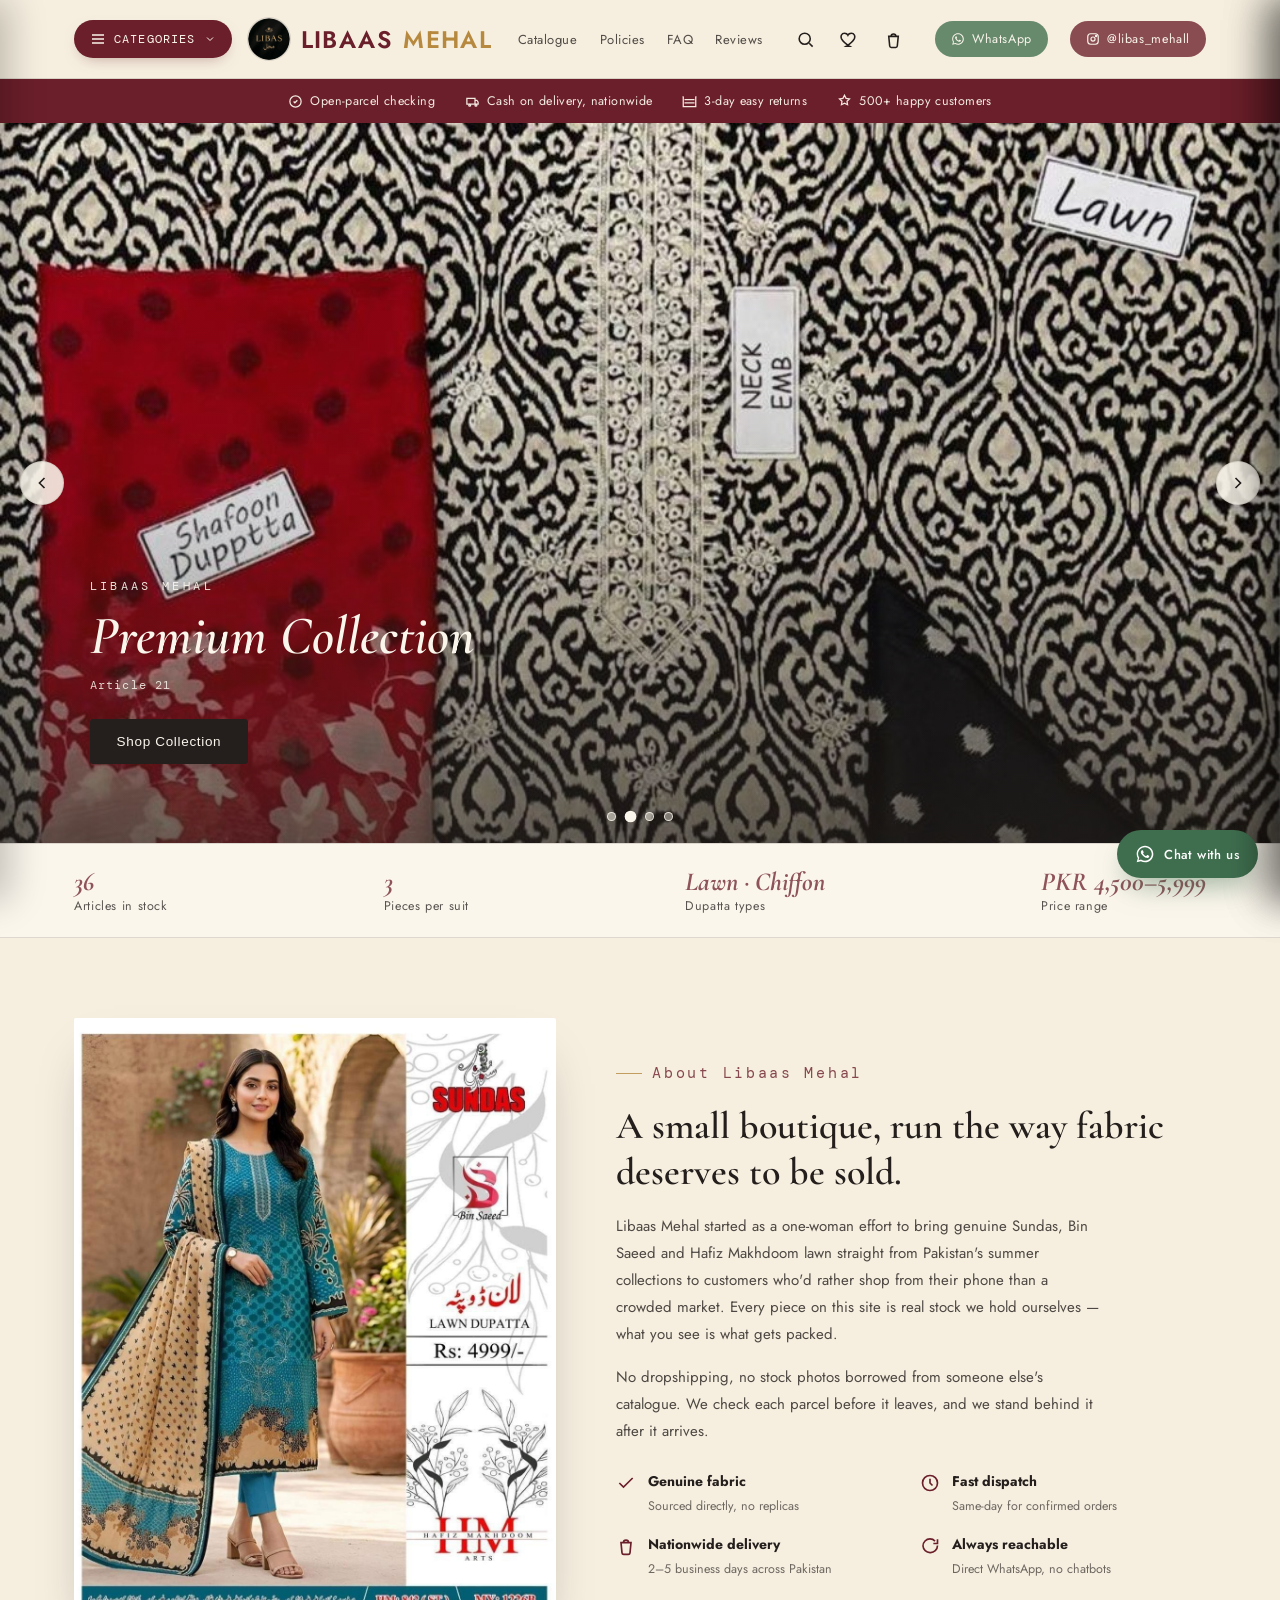
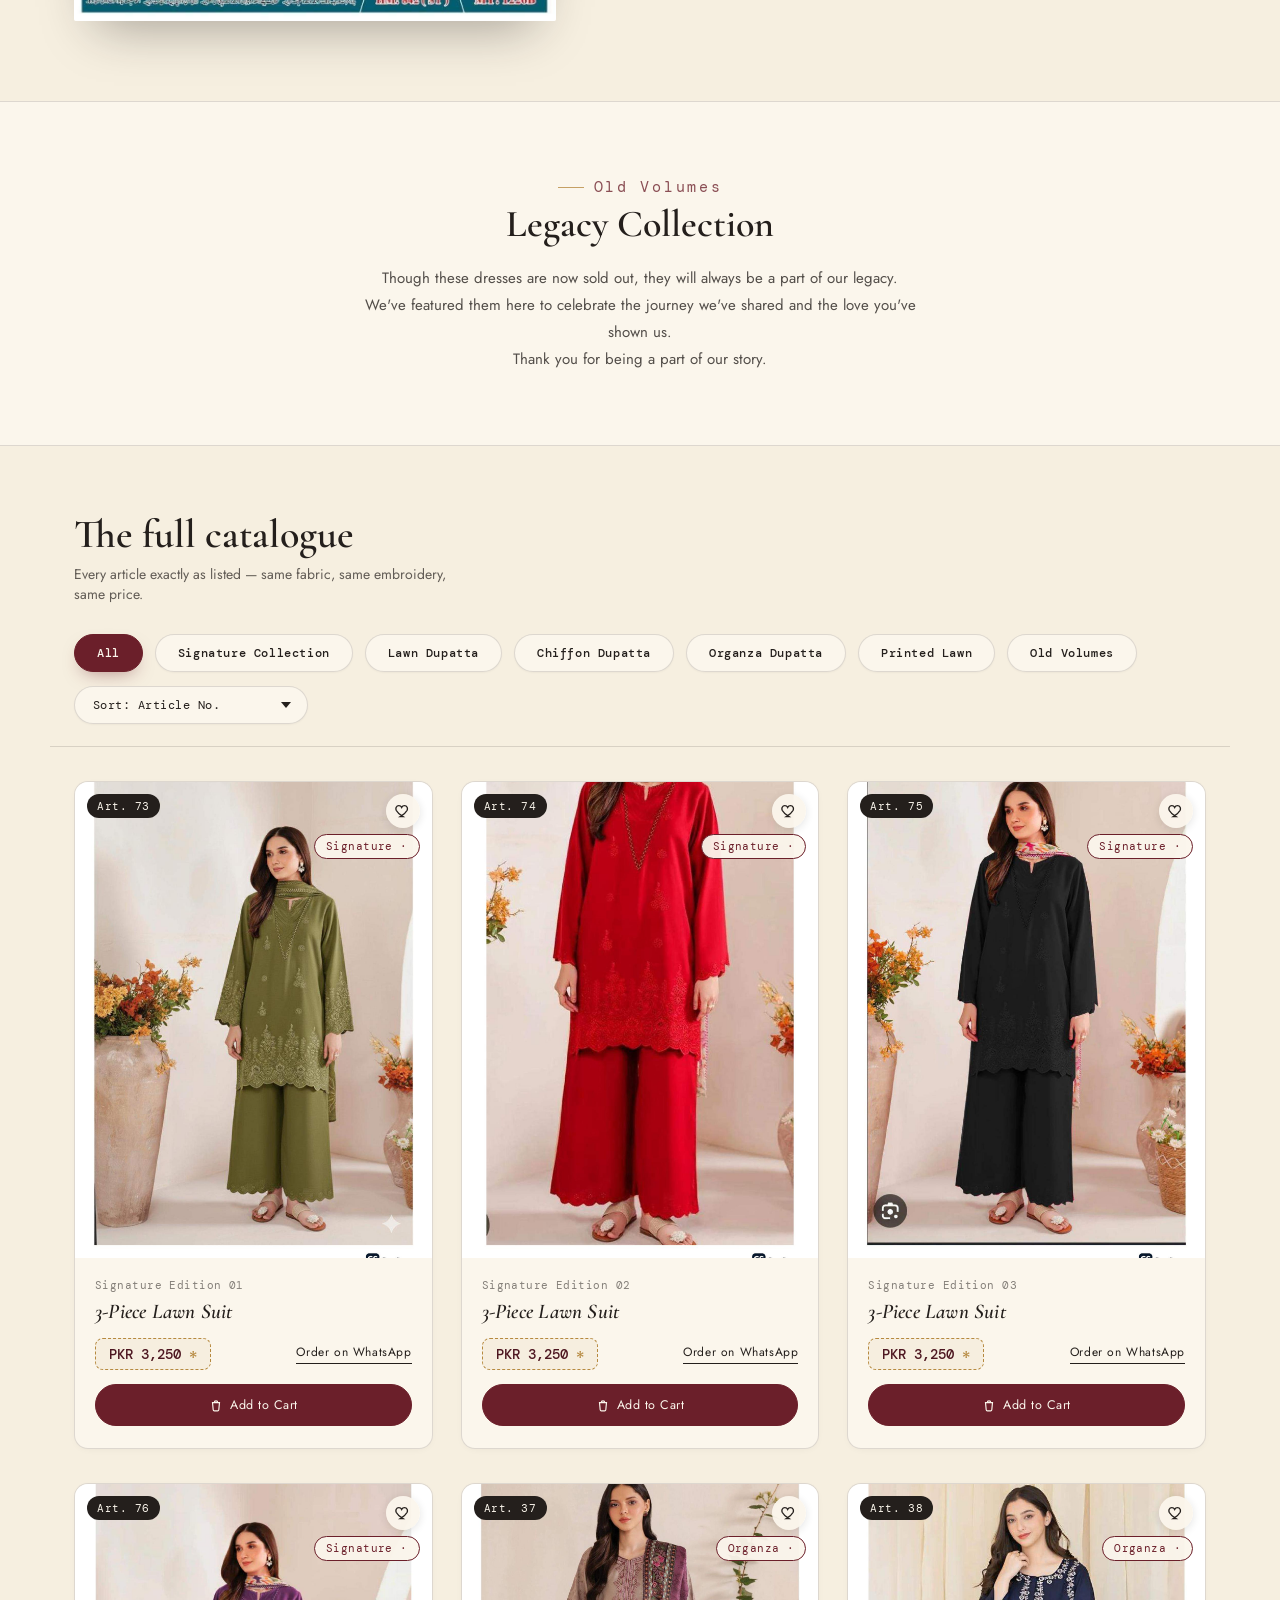
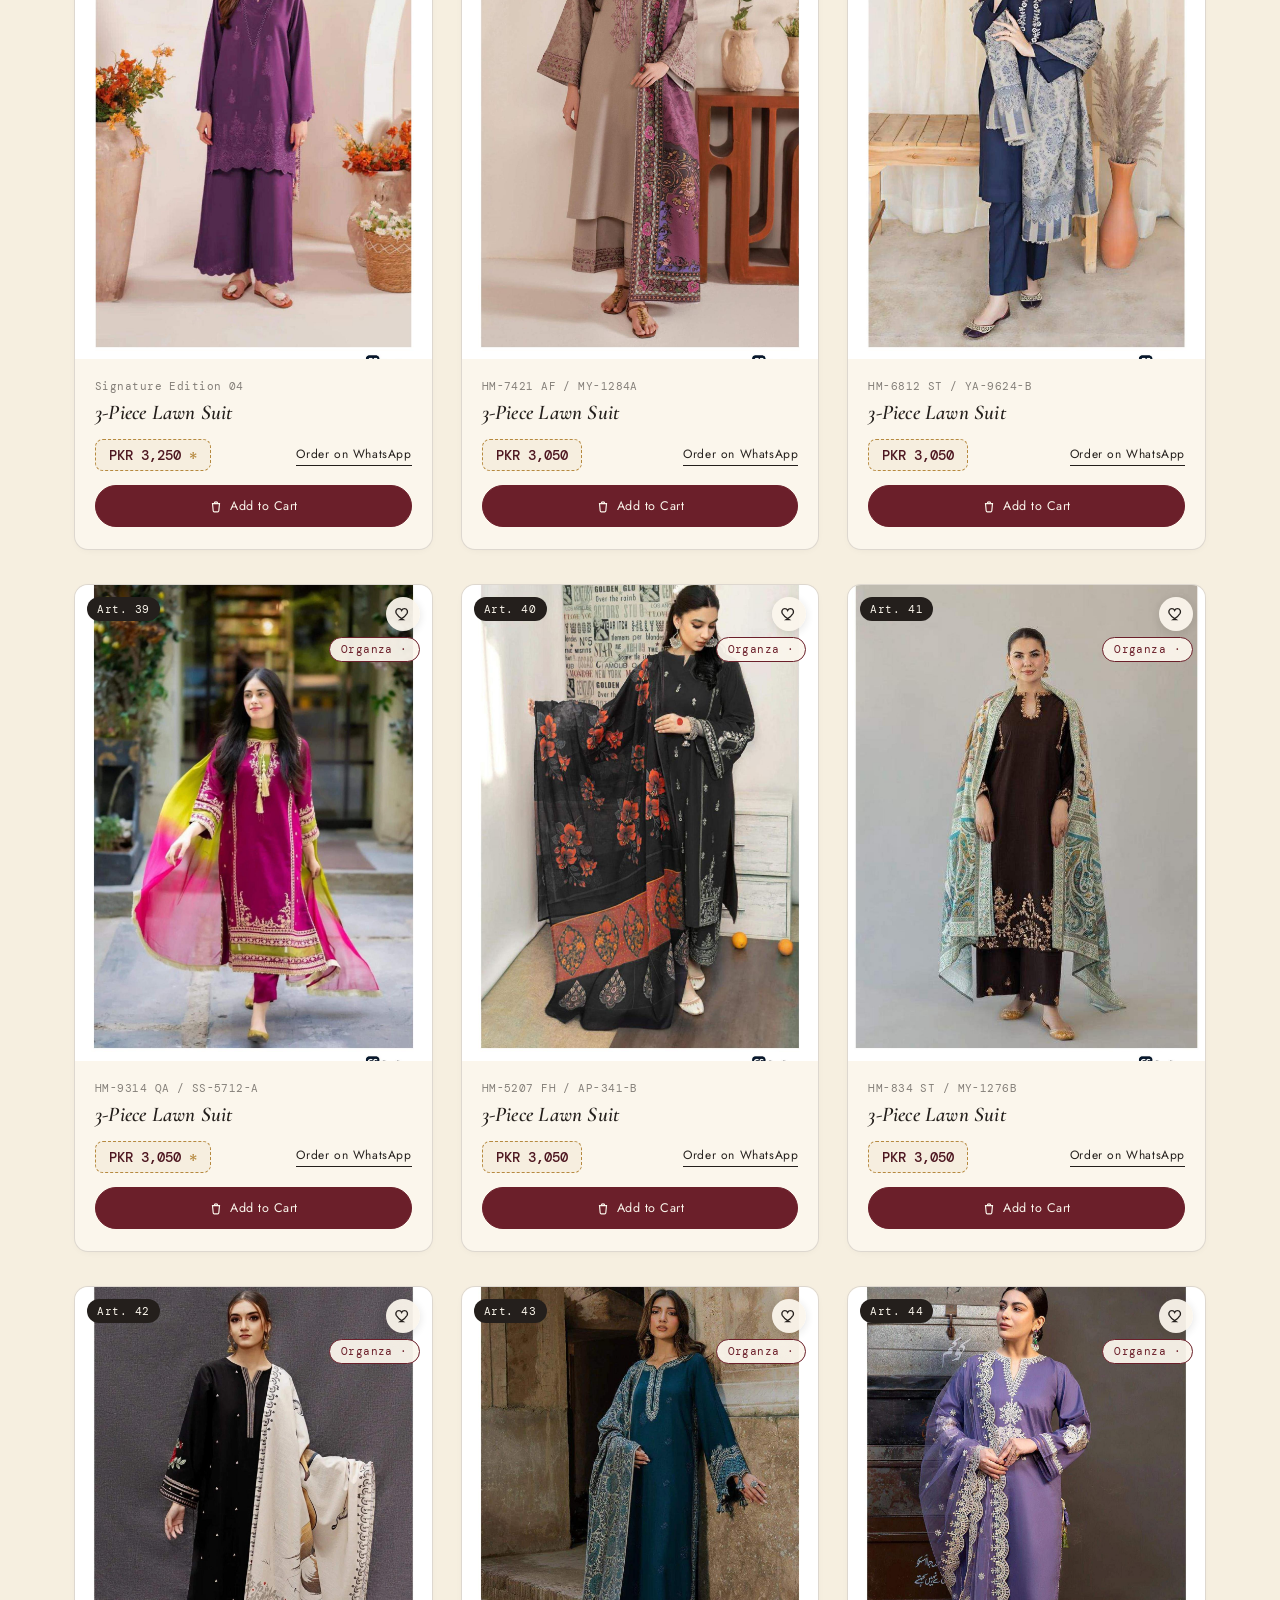
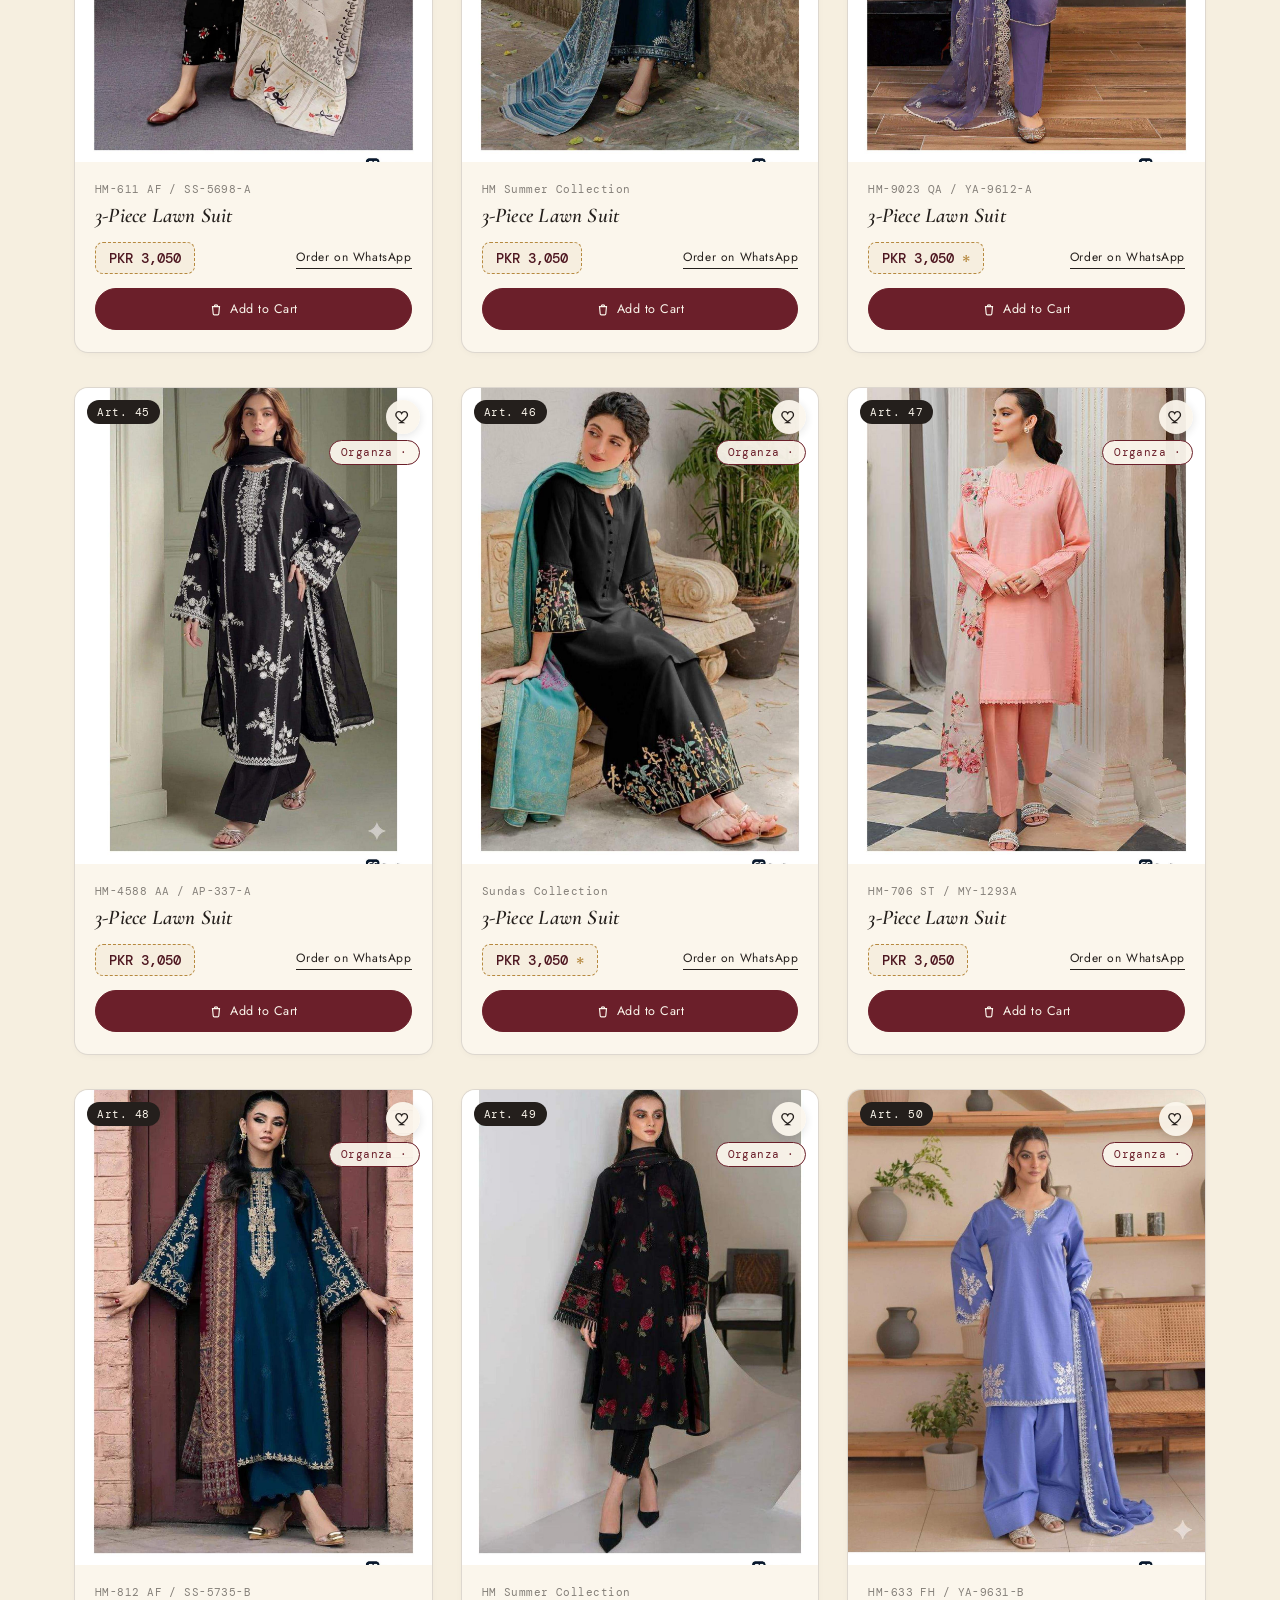
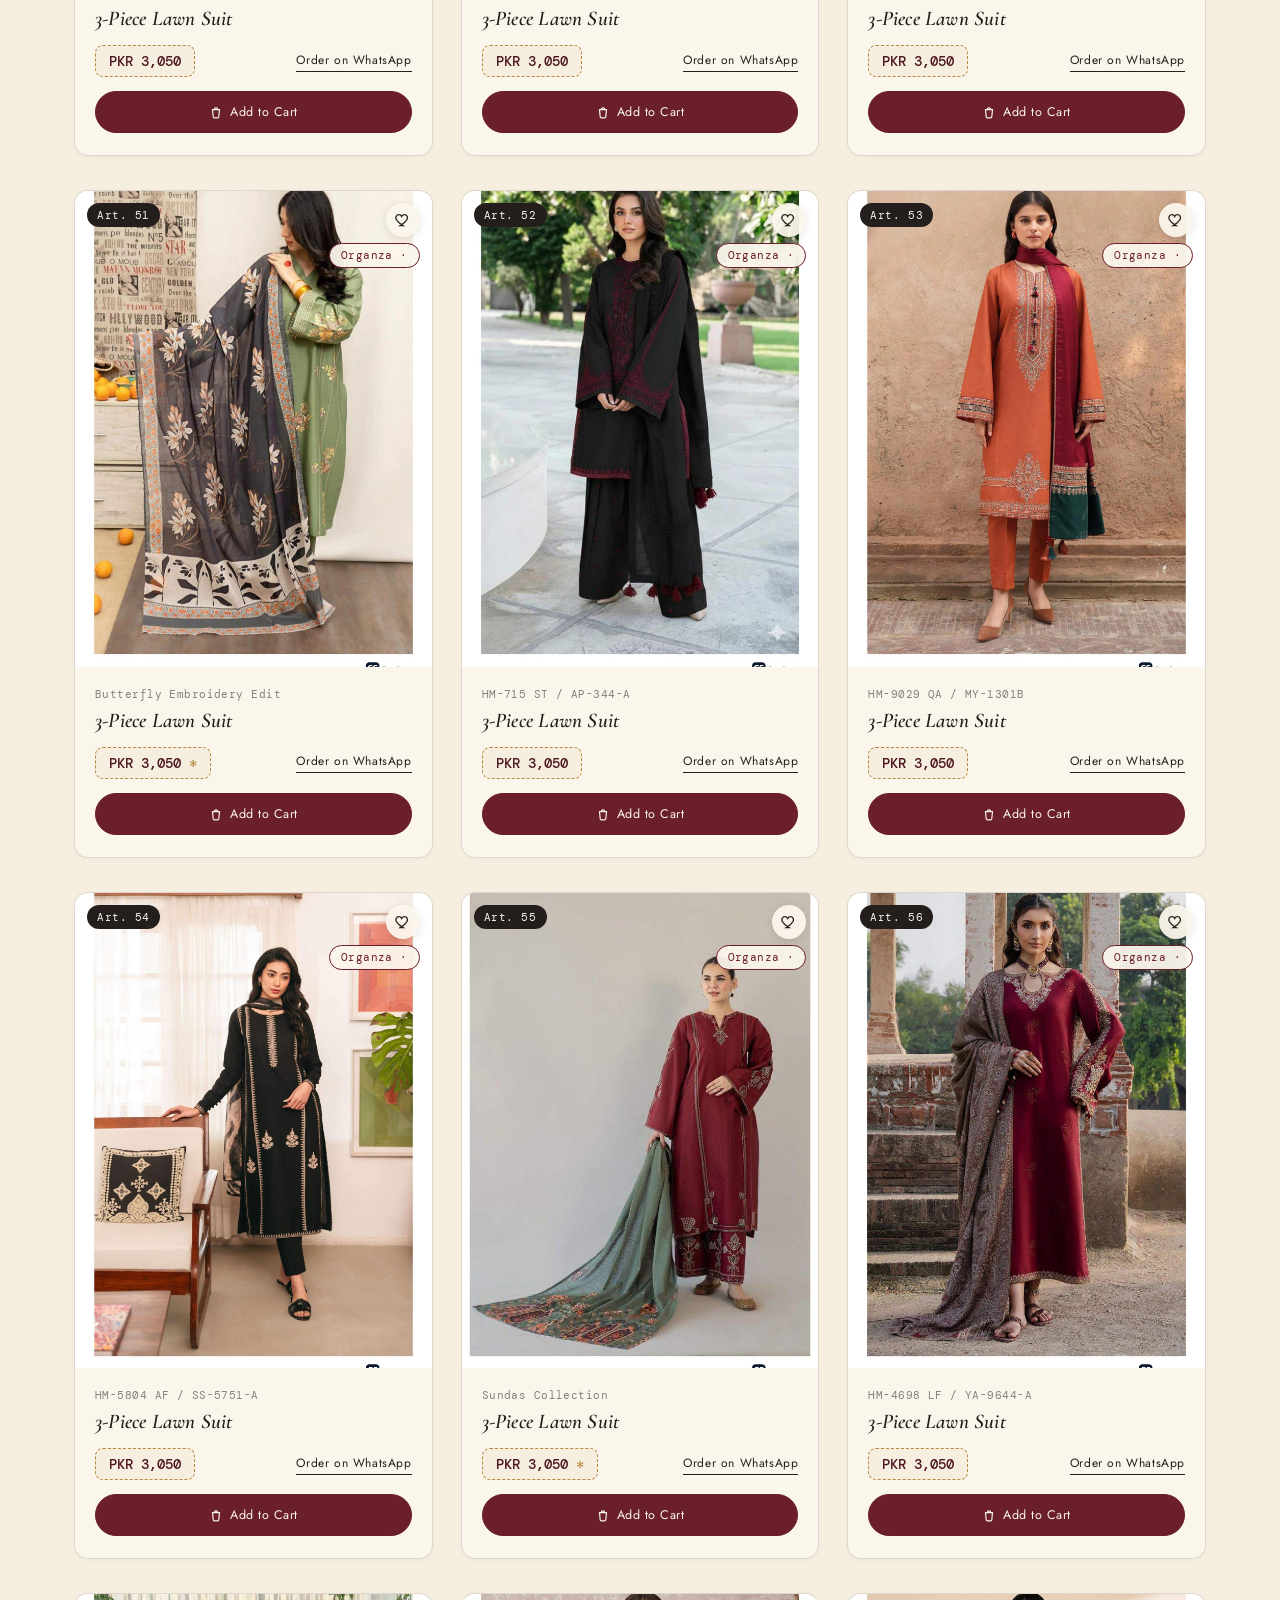
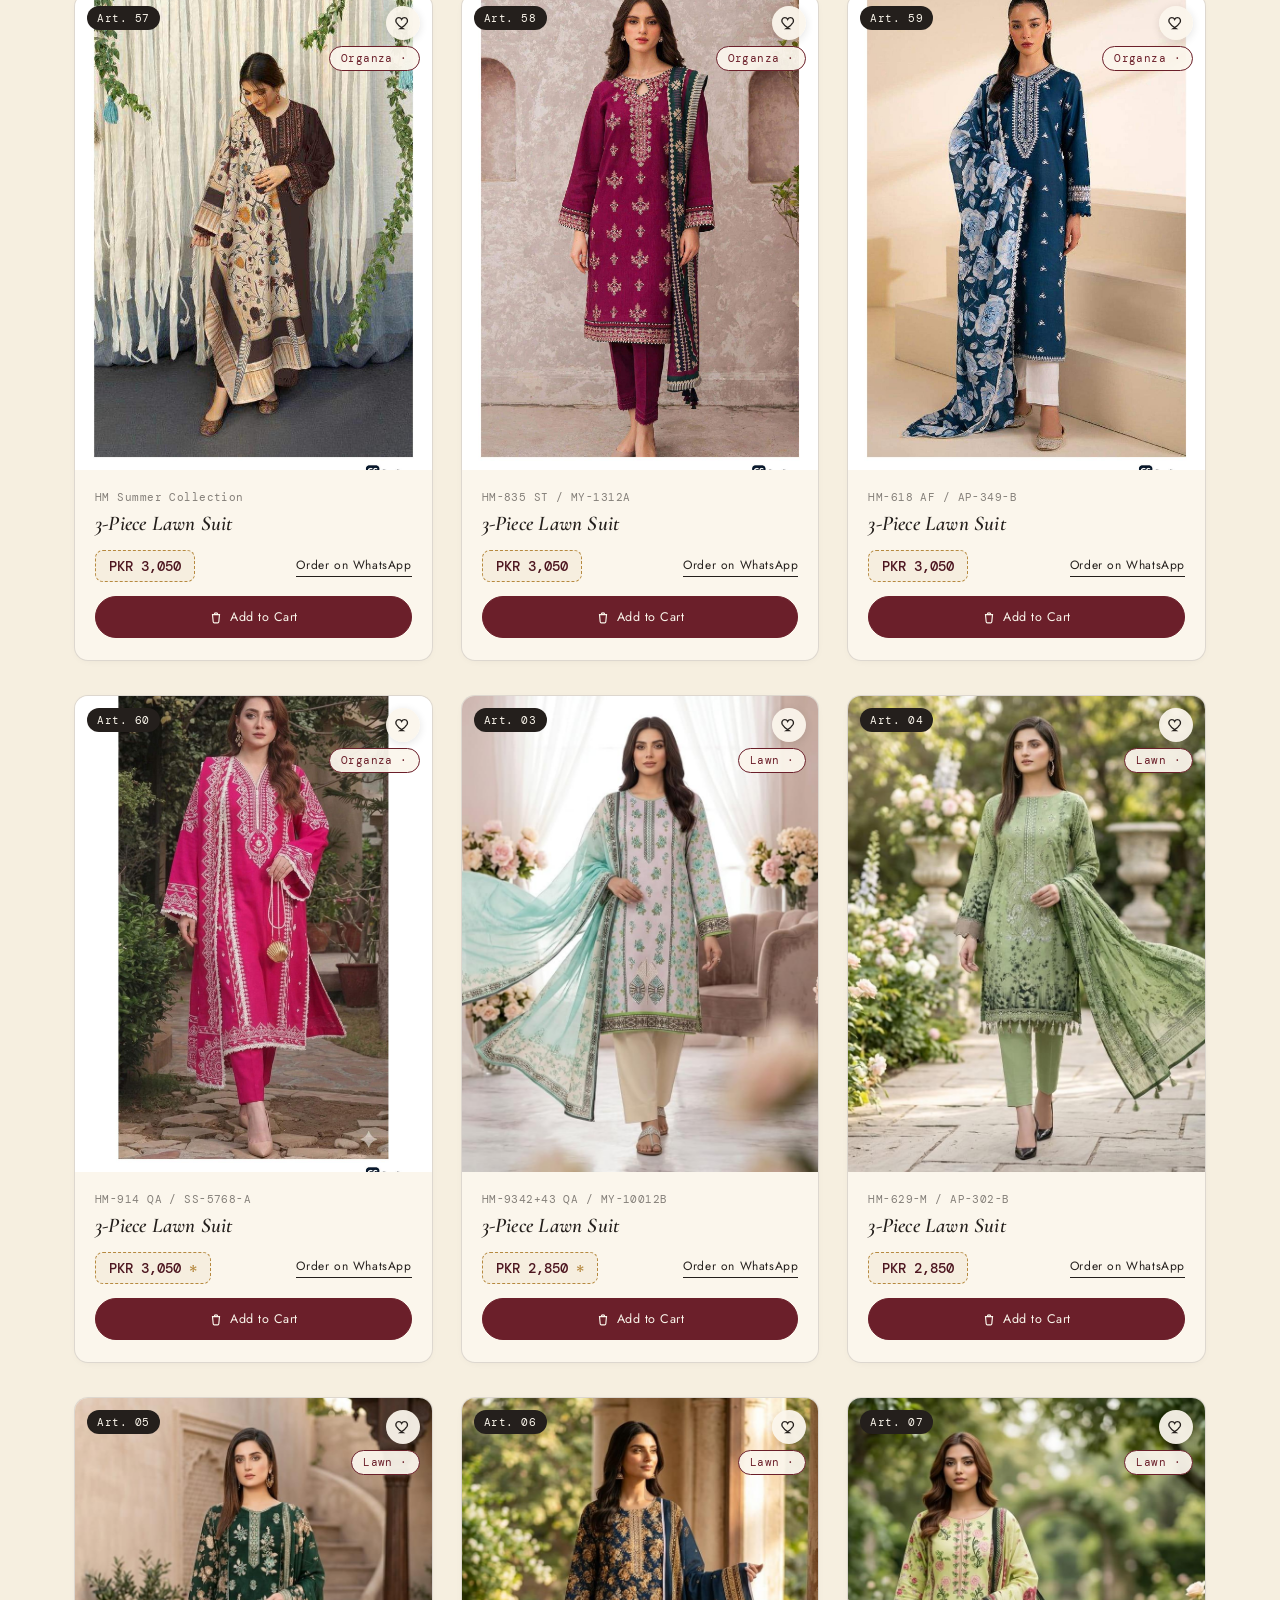
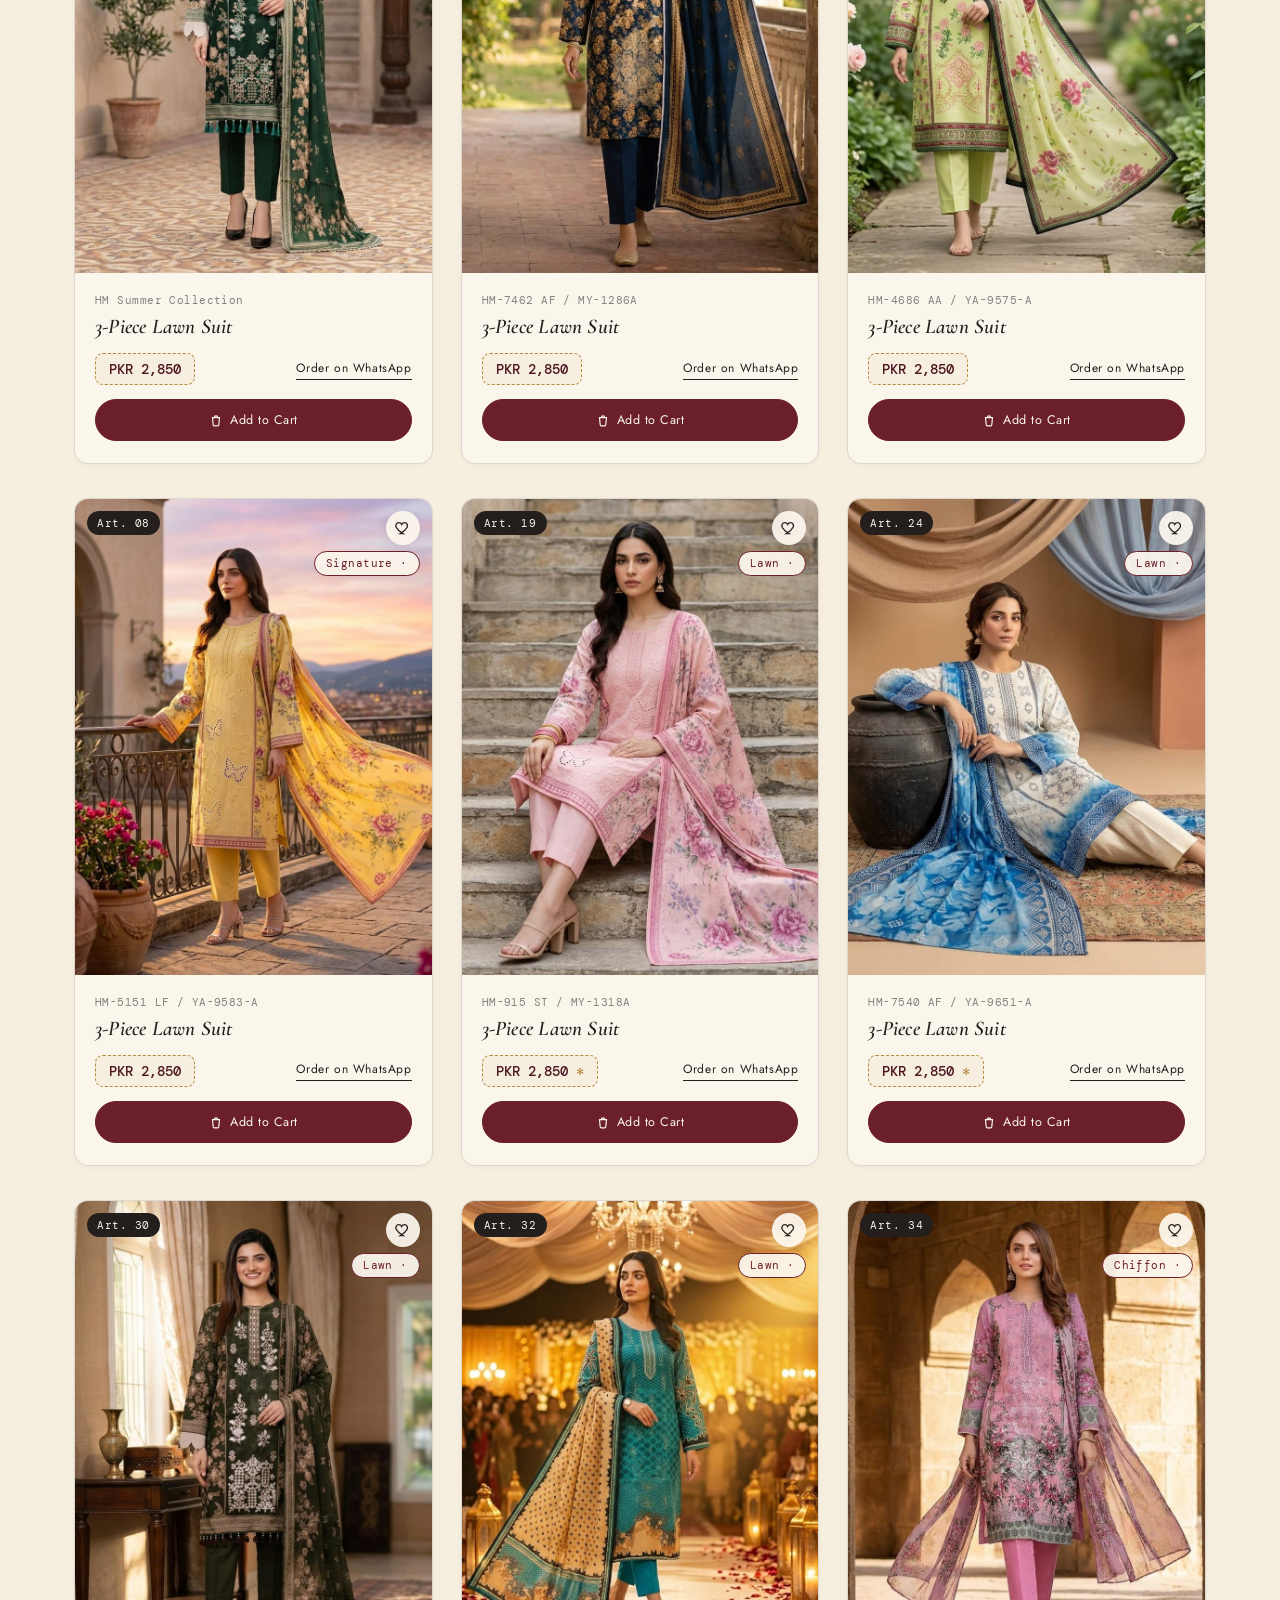
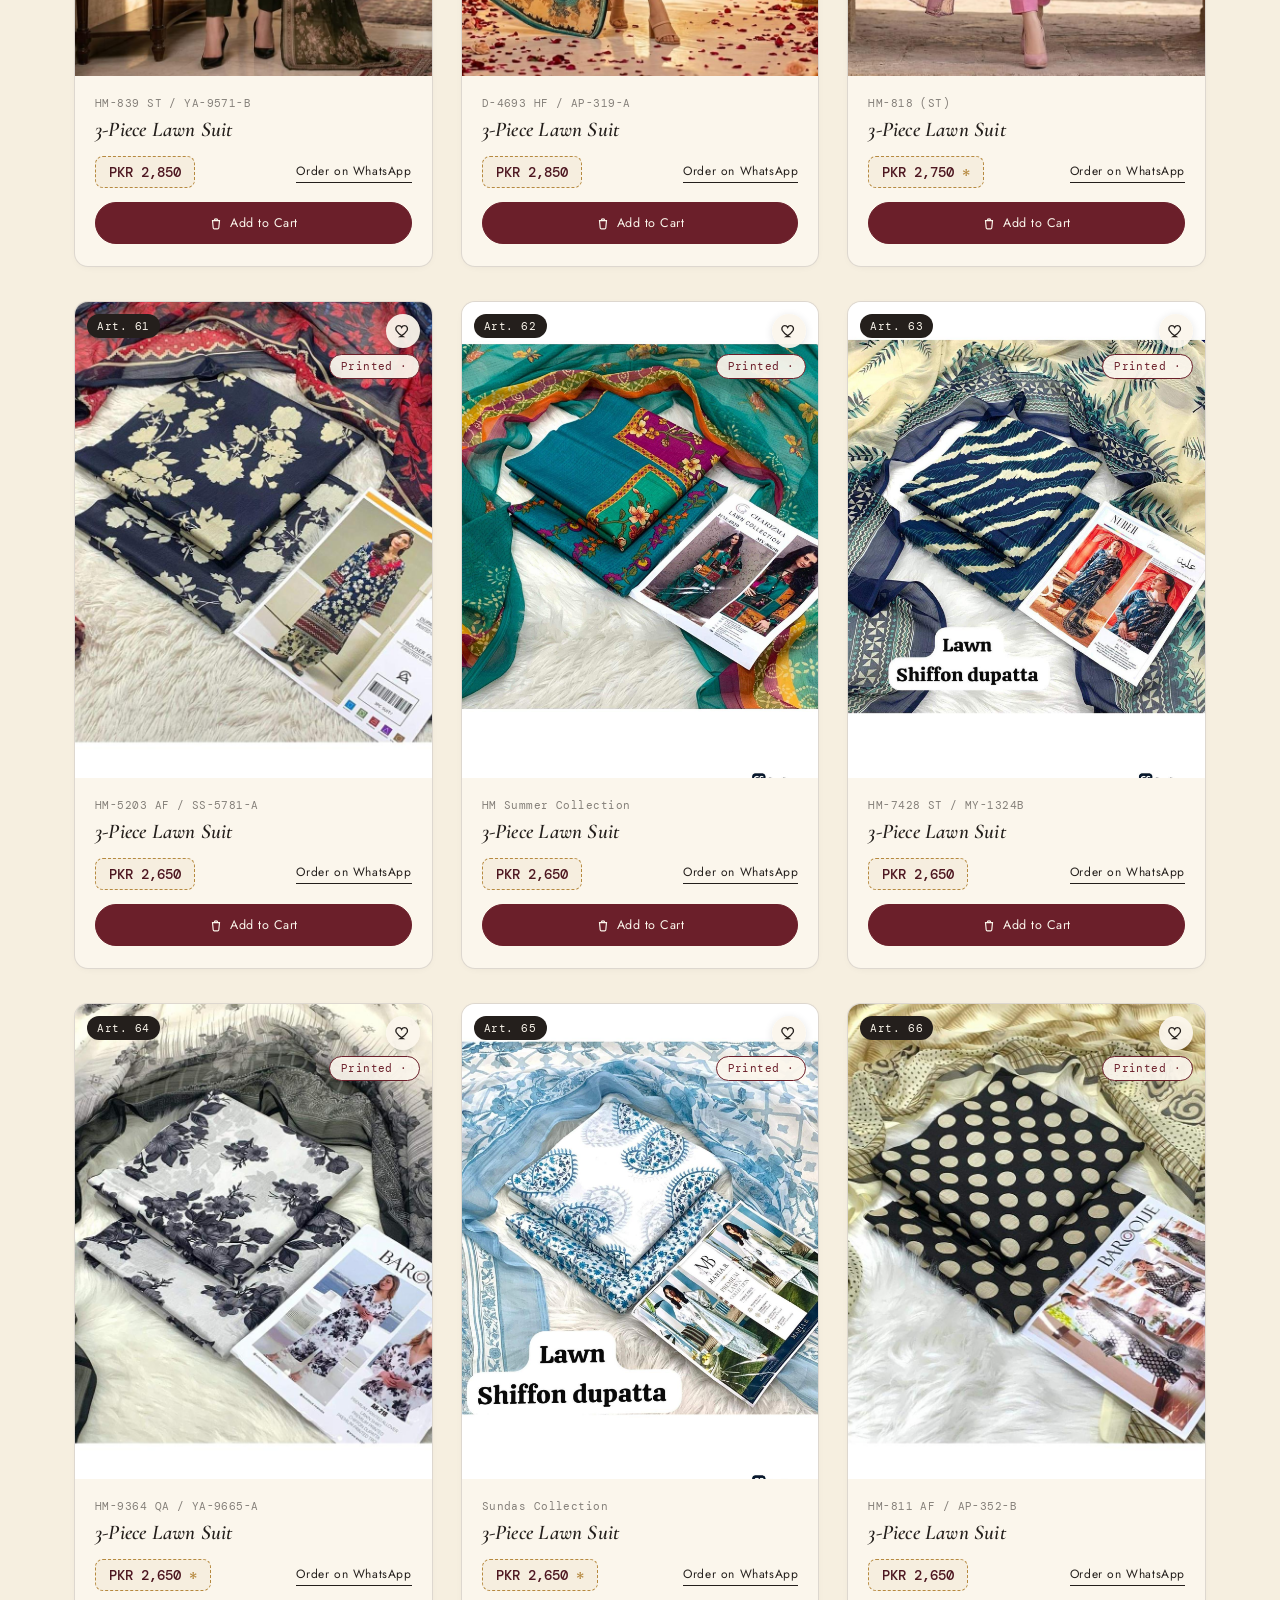
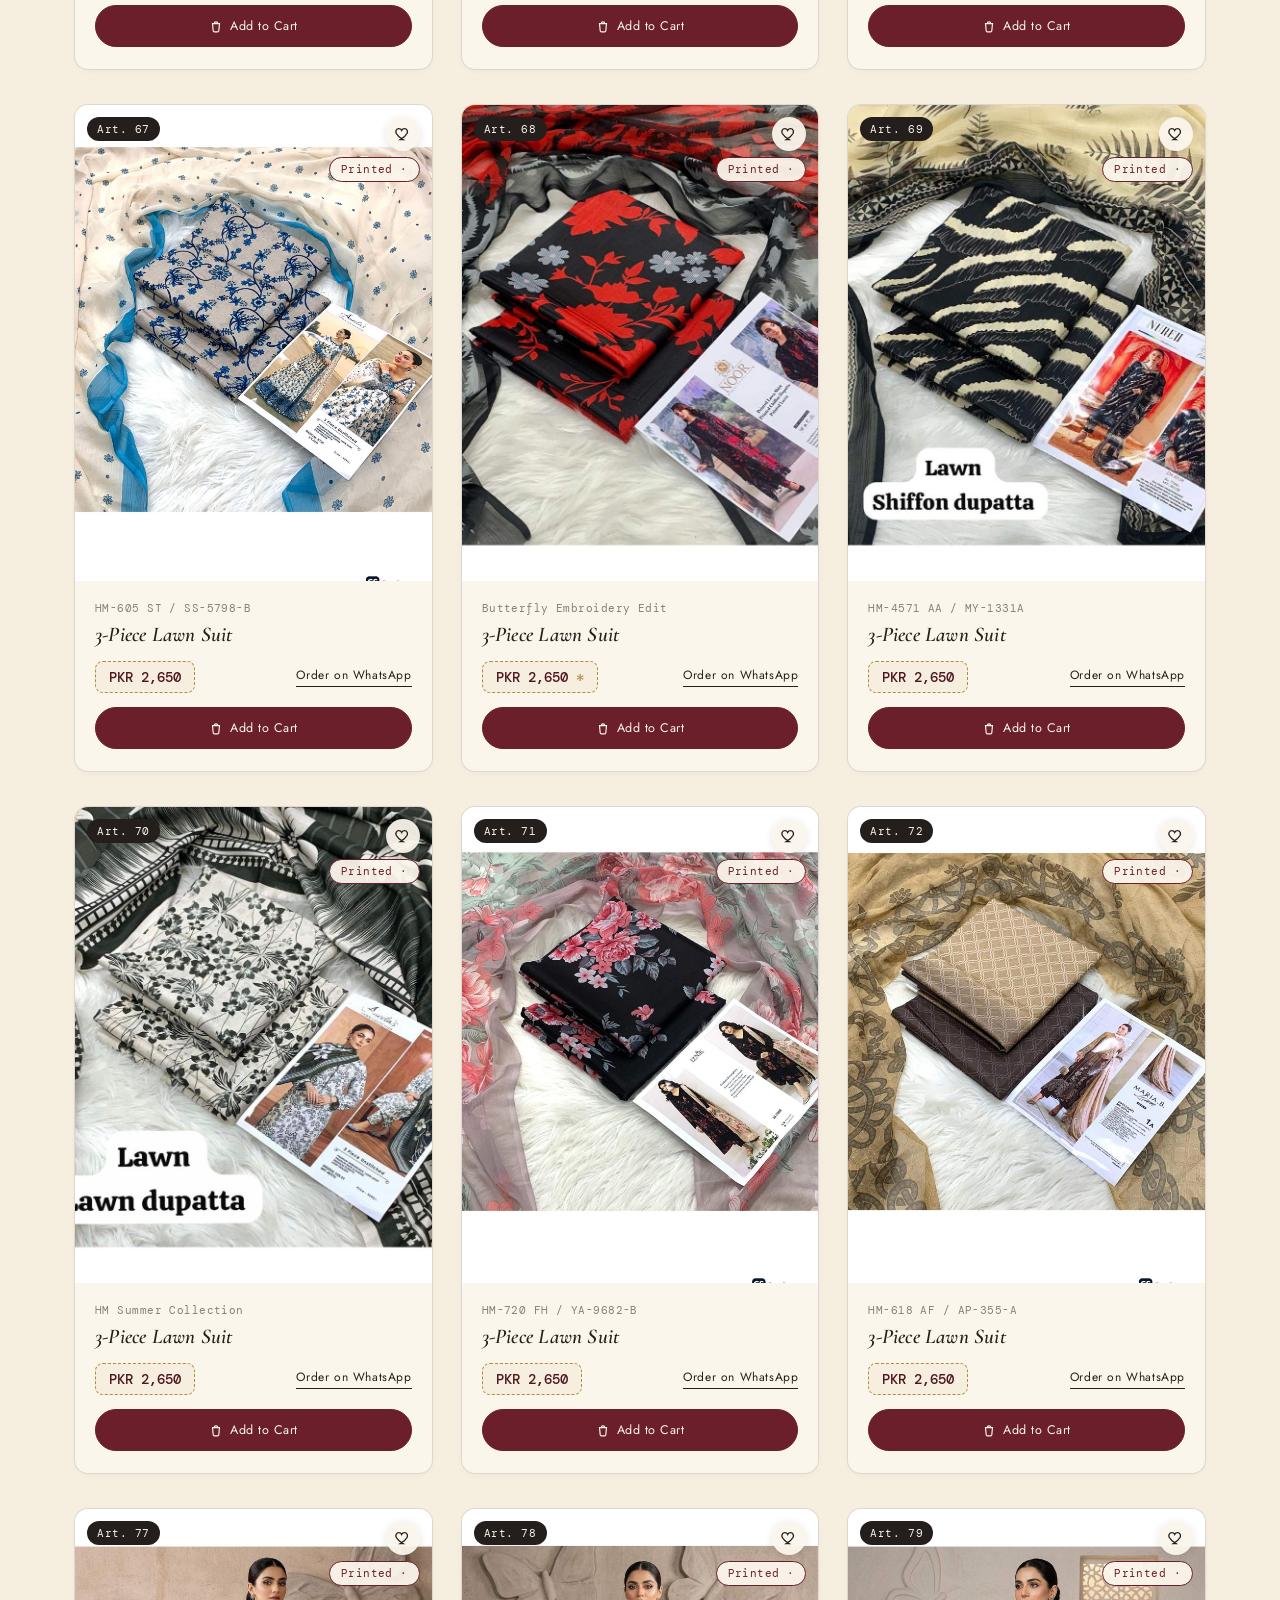
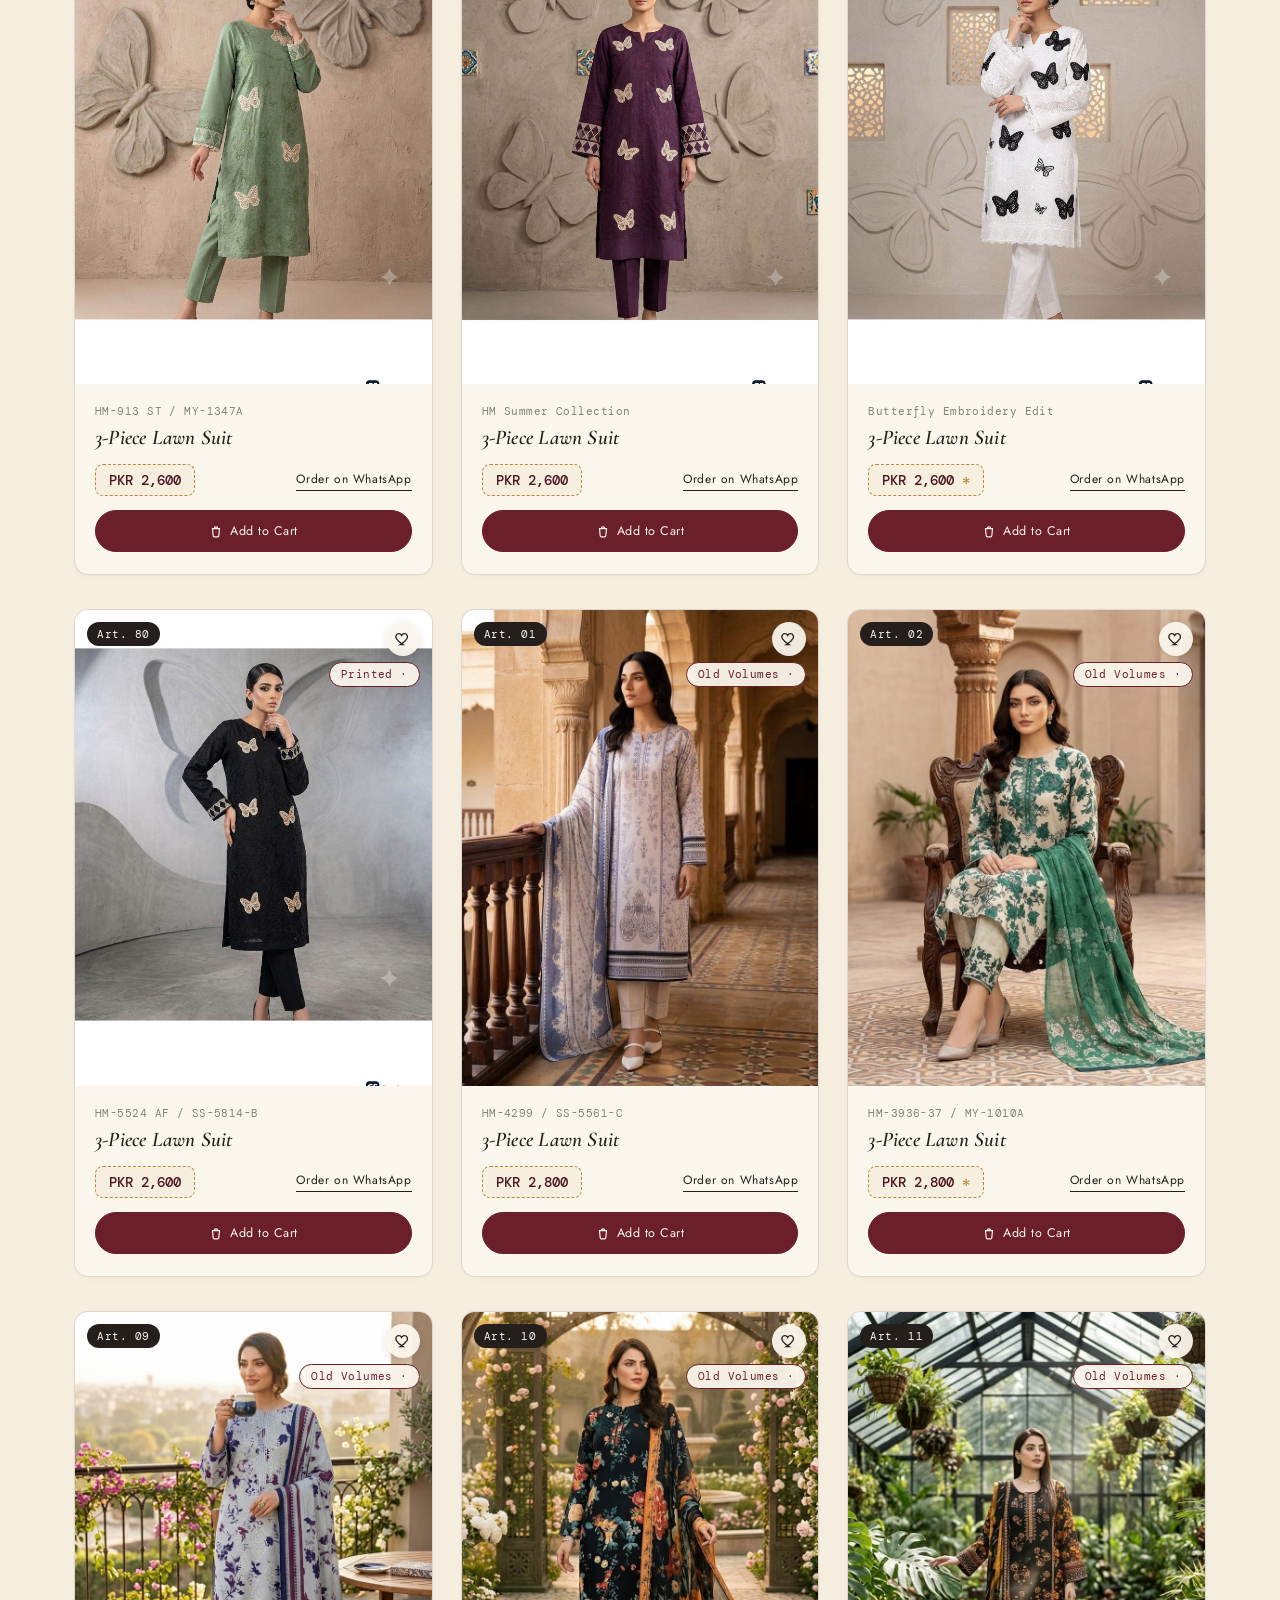
==== commit f22d2757: "SEO and performance optimization" ====
--- a/index.html
+++ b/index.html
@@ -3,30 +3,28 @@
 <head>
 <meta charset="UTF-8" />
 <meta name="viewport" content="width=device-width, initial-scale=1" />
-<title>Libas Mehal — Unstitched Lawn Suits | 3-Piece Summer Collection, Pakistan</title>
-<meta name="description" content="Shop 80 hand-picked unstitched 3-piece lawn suits from Libas Mehal — Sundas, Bin Saeed &amp; Hafiz Makhdoom prints. Cash on delivery nationwide, open-parcel checking, easy returns. Order on WhatsApp." />
-<meta name="keywords" content="lawn suits Pakistan, unstitched lawn, 3 piece suit, Sundas lawn, Bin Saeed lawn, Hafiz Makhdoom, chiffon dupatta, Libas Mehal" />
+<title>Libaas Mehal — Unstitched Lawn Suits | 3-Piece Summer Collection, Pakistan</title>
+<meta name="description" content="Shop 36 hand-picked unstitched 3-piece lawn suits from Libaas Mehal — Sundas, Bin Saeed &amp; Hafiz Makhdoom prints. Cash on delivery nationwide, open-parcel checking, easy returns. Order on WhatsApp." />
+<meta name="keywords" content="lawn suits Pakistan, unstitched lawn, 3 piece suit, Sundas lawn, Bin Saeed lawn, Hafiz Makhdoom, chiffon dupatta, Libaas Mehal" />
 <meta name="robots" content="index, follow" />
 <meta name="theme-color" content="#6b1f2a" />
-<link rel="canonical" href="https://libasmahal.com/" />
+<link rel="canonical" href="https://libaasmehal.com/" />
 <meta property="og:type" content="website" />
-<meta property="og:site_name" content="Libas Mehal" />
-<meta property="og:title" content="Libas Mehal — Unstitched Lawn Suits | 3-Piece Summer Collection" />
-<meta property="og:description" content="80 hand-picked unstitched 3-piece lawn suits. Cash on delivery nationwide, open-parcel checking, easy returns. Order on WhatsApp." />
-<meta property="og:image" content="https://libasmahal.com/assets/logo.png" />
-<meta property="og:image:width" content="96" />
-<meta property="og:image:height" content="96" />
+<meta property="og:site_name" content="Libaas Mehal" />
+<meta property="og:title" content="Libaas Mehal — Unstitched Lawn Suits | 3-Piece Summer Collection" />
+<meta property="og:description" content="36 hand-picked unstitched 3-piece lawn suits. Cash on delivery nationwide, open-parcel checking, easy returns. Order on WhatsApp." />
+<meta property="og:image" content="assets/logo.png" />
 <meta property="og:locale" content="en_PK" />
 <meta name="twitter:card" content="summary_large_image" />
-<meta name="twitter:title" content="Libas Mehal — Unstitched Lawn Suits" />
-<meta name="twitter:description" content="80 hand-picked unstitched 3-piece lawn suits. COD nationwide, open-parcel checking, easy returns." />
-<meta name="twitter:image" content="https://libasmahal.com/assets/logo.png" />
+<meta name="twitter:title" content="Libaas Mehal — Unstitched Lawn Suits" />
+<meta name="twitter:description" content="36 hand-picked unstitched 3-piece lawn suits. COD nationwide, open-parcel checking, easy returns." />
+<meta name="twitter:image" content="assets/logo.png" />
 <link rel="icon" type="image/png" href="assets/logo.png" />
 <script type="application/ld+json">
 {
   "@context": "https://schema.org",
   "@type": "ClothingStore",
-  "name": "Libas Mehal",
+  "name": "Libaas Mehal",
   "description": "Unstitched 3-piece lawn suit boutique — Sundas, Bin Saeed and Hafiz Makhdoom summer prints, cash on delivery across Pakistan.",
   "image": "assets/logo.png",
   "priceRange": "PKR 4500 - 5999",
@@ -35,163 +33,1849 @@
   "address": { "@type": "PostalAddress", "addressCountry": "PK" }
 }
 </script>
-<link rel="dns-prefetch" href="https://wa.me" />
-<link rel="dns-prefetch" href="https://api.whatsapp.com" />
 <link rel="preconnect" href="https://fonts.googleapis.com" />
-<link rel="preconnect" href="https://fonts.gstatic.com" crossorigin /> <link rel="preload" as="image" href="assets/logo.webp" type="image/webp" />
-<link rel="preload" as="image" href="assets/p28.webp" type="image/webp" />
-<link rel="preload" href="https://fonts.googleapis.com/css2?family=Cormorant+Garamond:ital,wght@0,500;0,600;1,500&family=Jost:wght@400;500;600&family=DM+Mono:wght@400;500&display=swap" as="style" onload="this.onload=null;this.rel='stylesheet'" />
-<noscript><link href="https://fonts.googleapis.com/css2?family=Cormorant+Garamond:ital,wght@0,500;0,600;1,500&family=Jost:wght@400;500;600&family=DM+Mono:wght@400;500&display=swap" rel="stylesheet" /></noscript>
-<script>function imgFallback(el,label){el.onerror=null;const safe=(label||'Libas Mehal').replace(/&/g,'&amp;').replace(/</g,'&lt;');const svg='<svg xmlns="http://www.w3.org/2000/svg" viewBox="0 0 400 500">'
-+'<rect width="400" height="500" fill="#eee2c9"/>'
-+'<rect x="6" y="6" width="388" height="488" fill="none" stroke="#b6893f" stroke-width="2" stroke-dasharray="6 6" stroke-opacity=".5"/>'
-+'<circle cx="200" cy="210" r="34" fill="none" stroke="#6b1f2a" stroke-width="2"/>'
-+'<path d="M186 210l10 10 18-20" fill="none" stroke="#6b1f2a" stroke-width="2.4" stroke-linecap="round" stroke-linejoin="round"/>'
-+'<text x="200" y="282" font-family="Georgia, serif" font-style="italic" font-size="22" fill="#241f1c" text-anchor="middle">Libas Mehal</text>'
-+'<text x="200" y="308" font-family="monospace" font-size="13" fill="#6b1f2a" text-anchor="middle">'+safe+'</text>'
-+'</svg>';el.src='data:image/svg+xml,'+encodeURIComponent(svg);el.classList.add('img-is-fallback');}</script>
-<style>:root{--cream:#f6efe0;--paper:#fbf6ec;--wine:#6b1f2a;--wine-dk:#4d1620;--gold:#b6893f;--ink:#241f1c;--sage:#5c6b4f;--line:rgba(36,31,28,.14)}*{box-sizing:border-box}html{scroll-behavior:smooth}body{margin:0;background:var(--cream);color:var(--ink);font-family:'Jost',sans-serif;-webkit-font-smoothing:antialiased}h1,h2,h3,.display{font-family:'Cormorant Garamond',serif}.mono{font-family:'DM Mono',monospace}a{color:inherit}img{display:block;max-width:100%}body::before{content:"";position:fixed;inset:0;z-index:-1;background-image:radial-gradient(rgba(107,31,42,.05) 1px,transparent 1.3px);background-size:22px 22px;pointer-events:none}header{position:sticky;top:0;z-index:50;background:var(--cream);border-bottom:1px solid var(--line)}.header-inner{max-width:1180px;margin:0 auto;position:relative;display:flex;align-items:center;justify-content:space-between;padding:18px 24px}.wordmark{display:flex;align-items:center;gap:11px;font-size:24px;letter-spacing:.06em;font-weight:600;text-decoration:none;color:var(--wine)}.wordmark img{width:42px;height:42px;border-radius:50%;object-fit:cover;box-shadow:0 0 0 1px var(--line)}.wordmark span{color:var(--gold)}.head-links{display:flex;align-items:center;gap:22px;font-size:13px;letter-spacing:.04em;text-transform:none}.head-links a{text-decoration:none;opacity:.78;transition:opacity .2s}.head-links a:hover{opacity:1}.ig-pill{display:inline-flex;align-items:center;gap:7px;background:var(--wine);color:var(--paper)!important;padding:9px 16px;border-radius:999px;font-size:12.5px;letter-spacing:.05em;text-transform:none;text-decoration:none;transition:background .2s,transform .15s}.ig-pill:hover{background:var(--wine-dk);transform:translateY(-1px)}.ig-pill svg{width:14px;height:14px}.wa-pill{background:#3f6e4e}.wa-pill:hover{background:#2e5339}.hero-slider{position:relative;width:100%;overflow:hidden;height:min(84vh,720px);min-height:440px;background:var(--ink)}.hs-slide{position:absolute;inset:0;opacity:0;visibility:hidden;transition:opacity 1.1s ease;z-index:1;will-change:opacity}.hs-slide.active{opacity:1;visibility:visible;z-index:2}.hs-img{width:100%;height:100%;object-fit:cover;object-position:50% 15%;display:block}.hs-overlay{position:absolute;inset:0;background:linear-gradient(180deg,rgba(36,31,28,.05) 0%,rgba(36,31,28,.18) 55%,rgba(36,31,28,.68) 100%)}.hs-content{position:absolute;left:7%;right:7%;bottom:11%;max-width:460px;color:var(--paper);z-index:3}.hs-brand{font-family:'DM Mono',monospace;font-size:12px;letter-spacing:.28em;text-transform:uppercase;margin:0 0 14px;opacity:.92}.hs-tagline{font-family:'Cormorant Garamond',serif;font-style:italic;font-weight:600;font-size:clamp(30px,4.6vw,54px);line-height:1.05;margin:0 0 12px}.hs-art{font-family:'DM Mono',monospace;font-size:12px;letter-spacing:.1em;margin:0 0 26px;opacity:.85}.hs-cta{border-color:var(--paper)}.hs-arrow{position:absolute;top:50%;transform:translateY(-50%);z-index:4;width:44px;height:44px;border-radius:50%;background:rgba(251,246,236,.88);border:1px solid rgba(36,31,28,.1);color:var(--ink);display:flex;align-items:center;justify-content:center;cursor:pointer;transition:background .2s ease,transform .2s ease}.hs-arrow:hover{background:var(--paper);transform:translateY(-50%) scale(1.08)}.hs-arrow svg{width:20px;height:20px}.hs-prev{left:20px}.hs-next{right:20px}.hs-dots{position:absolute;bottom:22px;left:50%;transform:translateX(-50%);z-index:4;display:flex;gap:10px}.hs-dot{width:9px;height:9px;border-radius:50%;padding:0;cursor:pointer;background:rgba(251,246,236,.45);border:1px solid rgba(251,246,236,.85);transition:background .2s ease,transform .2s ease}.hs-dot.active{background:var(--paper);transform:scale(1.3)}.eyebrow{font-family:'DM Mono',monospace;font-size:12px;letter-spacing:.18em;text-transform:none;color:var(--wine);margin:0 0 18px;display:flex;align-items:center;gap:10px}.eyebrow::before{content:"";width:26px;height:1px;background:var(--gold);display:inline-block}.btn{display:inline-flex;align-items:center;gap:8px;padding:14px 26px;border-radius:3px;font-size:13.5px;letter-spacing:.05em;text-transform:none;text-decoration:none;border:1px solid var(--ink);transition:all .2s}.btn-solid{background:var(--ink);color:var(--paper)}.btn-solid:hover{background:var(--wine);border-color:var(--wine)}.btn-ghost{background:transparent;color:var(--ink)}.btn-ghost:hover{border-color:var(--wine);color:var(--wine)}.strip{border-top:1px solid var(--line);border-bottom:1px solid var(--line);background:var(--paper)}.strip-inner{max-width:1180px;margin:0 auto;padding:22px 24px;display:flex;gap:40px;flex-wrap:wrap;justify-content:space-between}.strip-item{font-size:12.5px;letter-spacing:.05em;text-transform:none;opacity:.75}.strip-item b{display:block;font-family:'Cormorant Garamond',serif;font-size:26px;font-style:italic;color:var(--wine);text-transform:none;letter-spacing:0}.trust-bar{background:var(--wine);color:var(--paper)}.trust-inner{max-width:1180px;margin:0 auto;padding:13px 24px;display:flex;gap:30px;flex-wrap:wrap;justify-content:center;font-size:12.5px;letter-spacing:.03em}.trust-inner span{display:flex;align-items:center;gap:7px;opacity:.95}.trust-inner svg{width:15px;height:15px;flex:0 0 auto}.about{max-width:1180px;margin:0 auto;padding:80px 24px;display:grid;grid-template-columns:.9fr 1.1fr;gap:60px;align-items:center}.about-art{position:relative}.about-art img{width:100%;aspect-ratio:4/5;object-fit:cover;border-radius:2px;box-shadow:0 26px 50px -22px rgba(36,31,28,.4)}.about-copy p.eyebrow{margin-bottom:16px}.about-copy h2{font-size:clamp(28px,3.4vw,38px);margin:0 0 18px;font-weight:600}.about-copy p{font-size:15px;line-height:1.8;opacity:.8;margin:0 0 16px;max-width:54ch}.about-points{display:grid;grid-template-columns:1fr 1fr;gap:18px;margin-top:26px}.about-point{display:flex;gap:12px;align-items:flex-start}.about-point svg{width:20px;height:20px;flex:0 0 auto;color:var(--wine);margin-top:2px}.about-point div b{display:block;font-size:14px;margin-bottom:2px}.about-point div span{font-size:12.5px;opacity:.65;line-height:1.5}.legacy-band{background:var(--paper);border-top:1px solid var(--line);border-bottom:1px solid var(--line)}.legacy-inner{max-width:760px;margin:0 auto;padding:72px 24px;text-align:center}.legacy-inner .eyebrow{justify-content:center}.legacy-inner h2{font-size:clamp(28px,3.4vw,38px);margin:0 0 18px;font-weight:600}.legacy-inner p{font-size:15px;line-height:1.8;opacity:.78;margin:0 auto;max-width:62ch}.size-note{max-width:1180px;margin:54px auto 0;padding:0 24px}.size-note .box{border:1px dashed var(--gold);background:rgba(182,137,63,.06);padding:22px 26px;display:flex;gap:18px;align-items:flex-start}.size-note svg{width:24px;height:24px;color:var(--gold);flex:0 0 auto;margin-top:2px}.size-note h4{margin:0 0 6px;font-size:15px;font-weight:600}.size-note p{margin:0;font-size:13.5px;opacity:.75;line-height:1.6}.cat-head{max-width:1180px;margin:0 auto;padding:64px 24px 8px;display:flex;justify-content:space-between;align-items:flex-end;gap:24px;flex-wrap:wrap}.cat-head h2{font-size:clamp(28px,3.4vw,40px);margin:0;font-weight:600}.cat-head p{margin:6px 0 0;opacity:.7;font-size:14px;max-width:48ch}.filters{max-width:1180px;margin:22px auto 0;padding:0 24px 22px;display:flex;gap:14px;flex-wrap:wrap;align-items:center;justify-content:space-between;border-bottom:1px solid var(--line)}.filter-chips{display:flex;gap:12px;flex-wrap:wrap;align-items:center}.chip{font-family:'DM Mono',monospace;font-size:12px;font-weight:500;letter-spacing:.05em;border:1px solid var(--line);background:var(--paper);color:var(--ink);padding:10px 22px;border-radius:999px;cursor:pointer;transition:background .22s ease,border-color .22s ease,color .22s ease,transform .18s ease,box-shadow .22s ease;text-transform:none;box-shadow:0 1px 2px rgba(36,31,28,.04)}.chip:hover{border-color:var(--wine);color:var(--wine);transform:translateY(-2px);box-shadow:0 8px 16px -8px rgba(107,31,42,.35)}.chip.active{background:var(--wine);border-color:var(--wine);color:var(--paper);box-shadow:0 8px 18px -8px rgba(107,31,42,.5)}.chip.active:hover{transform:translateY(-2px)}.sort-select{font-family:'DM Mono',monospace;font-size:12px;letter-spacing:.04em;border:1px solid var(--line);background:var(--paper);color:var(--ink);padding:10px 34px 10px 18px;border-radius:999px;text-transform:none;cursor:pointer;appearance:none;transition:border-color .22s ease,box-shadow .22s ease;box-shadow:0 1px 2px rgba(36,31,28,.04);background-image:url("data:image/svg+xml,%3Csvg xmlns='http://www.w3.org/2000/svg' width='10' height='6'%3E%3Cpath d='M0 0l5 6 5-6' fill='%23241f1c'/%3E%3C/svg%3E");background-repeat:no-repeat;background-position:right 16px center}.sort-select:hover{border-color:var(--gold)}.sort-select:focus{outline:none;border-color:var(--wine);box-shadow:0 0 0 3px rgba(107,31,42,.12)}.card-media{position:relative;aspect-ratio:3/4;overflow:hidden;background:#eee2c9;cursor:zoom-in}.card-media img{width:100%;height:100%;object-fit:cover;transition:transform .5s ease,opacity .4s ease;opacity:0}.card-media img.loaded{opacity:1}.card:hover .card-media img{transform:scale(1.045)}.zoom-hint{position:absolute;inset:0;display:flex;align-items:center;justify-content:center;background:rgba(36,31,28,0);opacity:0;transition:opacity .2s,background .2s;pointer-events:none}.card-media:hover .zoom-hint{opacity:1;background:rgba(36,31,28,.18)}.zoom-hint svg{width:34px;height:34px;color:#fff;filter:drop-shadow(0 2px 6px rgba(0,0,0,.4))}.lightbox{position:fixed;inset:0;z-index:200;background:rgba(20,16,14,.92);display:none;align-items:center;justify-content:center;padding:40px 20px}.lightbox.open{display:flex}.lightbox img{max-width:min(620px,90vw);max-height:84vh;object-fit:contain;box-shadow:0 30px 70px rgba(0,0,0,.5)}.lightbox-close{position:absolute;top:22px;right:26px;width:40px;height:40px;border-radius:50%;background:var(--paper);border:none;cursor:pointer;display:flex;align-items:center;justify-content:center}.lightbox-cap{position:absolute;bottom:30px;left:50%;transform:translateX(-50%);color:var(--paper);font-family:'DM Mono',monospace;font-size:12.5px;letter-spacing:.05em;text-align:center;opacity:.85}.fab-wa{position:fixed;right:22px;bottom:22px;z-index:90;display:flex;align-items:center;gap:9px;background:#3f6e4e;color:#fff;text-decoration:none;padding:14px 18px;border-radius:999px;box-shadow:0 14px 30px -10px rgba(63,110,78,.6);font-size:13px;letter-spacing:.03em;font-weight:500;transition:transform .2s,box-shadow .2s}.fab-wa:hover{transform:translateY(-2px);box-shadow:0 18px 36px -10px rgba(63,110,78,.7)}.fab-wa svg{width:20px;height:20px;flex:0 0 auto}.fab-wa .fab-pulse{position:absolute;inset:0;border-radius:999px;border:2px solid #3f6e4e;animation:pulse 2.2s ease-out infinite}@keyframes pulse{0%{transform:scale(1);opacity:.7}100%{transform:scale(1.35);opacity:0}}.grid{max-width:1180px;margin:34px auto 0;padding:0 24px 100px;display:grid;grid-template-columns:repeat(3,1fr);gap:34px 28px}.grid .card{contain:layout paint}.card{background:var(--paper);border:1px solid var(--line);border-radius:14px;overflow:hidden;box-shadow:0 2px 10px -4px rgba(36,31,28,.08);transition:transform .32s cubic-bezier(.22,1,.36,1),box-shadow .32s cubic-bezier(.22,1,.36,1),border-color .32s ease}.card:hover{transform:translateY(-6px);box-shadow:0 26px 44px -22px rgba(36,31,28,.4);border-color:rgba(107,31,42,.22)}.card:hover .card-media img{transform:scale(1.045)}.card-no{position:absolute;top:12px;left:12px;background:var(--ink);color:var(--paper);font-family:'DM Mono',monospace;font-size:11px;padding:5px 10px;letter-spacing:.05em;border-radius:999px}.card-fab{position:absolute;top:12px;right:12px;background:rgba(251,246,236,.94);color:var(--wine);font-family:'DM Mono',monospace;font-size:10.5px;padding:5px 11px;letter-spacing:.04em;text-transform:none;border:1px solid var(--wine);border-radius:999px}.card-body{padding:20px 20px 22px}.card-code{font-family:'DM Mono',monospace;font-size:11px;opacity:.55;letter-spacing:.04em;margin:0 0 7px}.card-title{font-family:'Cormorant Garamond',serif;font-size:21px;font-style:italic;font-weight:600;margin:0 0 14px;letter-spacing:.01em}.card-foot{display:flex;align-items:center;justify-content:space-between;gap:10px}.price-tag{font-family:'DM Mono',monospace;font-size:14px;font-weight:500;border:1px dashed var(--gold);padding:6px 13px;border-radius:8px;color:var(--wine-dk);background:rgba(182,137,63,.07)}.price-tag.est::after{content:" *";color:var(--gold)}.card-cta{font-size:12px;letter-spacing:.05em;text-transform:none;text-decoration:none;color:var(--ink);border-bottom:1px solid var(--ink);padding-bottom:2px;transition:color .2s ease,border-color .2s ease,transform .2s ease;display:inline-block}.card-cta:hover{color:var(--wine);border-color:var(--wine);transform:translateY(-1px)}.price-note{max-width:1180px;margin:0 auto;padding:0 24px 60px;font-size:12px;opacity:.6;font-family:'DM Mono',monospace}.info-band{background:var(--paper);border-top:1px solid var(--line);border-bottom:1px solid var(--line)}.info-inner{max-width:1180px;margin:0 auto;padding:70px 24px}.info-head{max-width:62ch;margin-bottom:46px}.info-head h2{font-size:clamp(28px,3.4vw,38px);margin:0 0 12px;font-weight:600}.info-head p{font-size:15px;line-height:1.75;opacity:.78;margin:0}.policy-grid{display:grid;grid-template-columns:repeat(4,1fr);gap:1px;background:var(--line);border:1px solid var(--line)}.policy-card{background:var(--paper);padding:30px 26px}.policy-card .pnum{font-family:'DM Mono',monospace;font-size:11px;color:var(--gold);letter-spacing:.08em;margin-bottom:14px}.policy-card h3{font-size:19px;margin:0 0 10px;font-weight:600}.policy-card p{font-size:13.5px;line-height:1.65;opacity:.75;margin:0}.unstitched-grid{margin-top:54px;display:grid;grid-template-columns:1fr 1fr;gap:48px;align-items:start}.unstitched-grid h3{font-size:24px;font-weight:600;margin:0 0 16px}.piece-list{list-style:none;margin:0;padding:0;display:grid;gap:0}.piece-list li{display:flex;justify-content:space-between;gap:16px;padding:14px 0;border-bottom:1px solid var(--line);font-size:14.5px}.piece-list li b{font-weight:600}.piece-list li span{opacity:.65;font-family:'DM Mono',monospace;font-size:12.5px;text-align:right}.pay-grid{display:grid;gap:14px}.pay-card{border:1px solid var(--line);padding:18px 20px;background:var(--cream)}.pay-card h4{margin:0 0 6px;font-size:15px;font-weight:600;display:flex;align-items:center;gap:8px}.pay-card h4 .dot{width:7px;height:7px;border-radius:50%;background:var(--wine);display:inline-block}.pay-card p{margin:0;font-size:13.5px;opacity:.72;line-height:1.6}.reviews-head{max-width:1180px;margin:0 auto;padding:78px 24px 8px}.reviews-head h2{font-size:clamp(28px,3.4vw,40px);margin:0 0 10px;font-weight:600}.reviews-head p{opacity:.7;font-size:14px;max-width:50ch;margin:0}.reviews-grid{max-width:1180px;margin:36px auto 0;padding:0 24px 100px;display:grid;grid-template-columns:repeat(4,1fr);gap:24px}.review-card{background:var(--paper);border:1px solid var(--line);overflow:hidden}.review-media{aspect-ratio:4/3;overflow:hidden;background:#eee2c9}.review-media img{width:100%;height:100%;object-fit:cover}.review-body{padding:18px}.review-stars{color:var(--gold);font-size:13px;letter-spacing:2px;margin-bottom:10px}.review-body p{font-size:13.5px;line-height:1.65;margin:0 0 12px;font-style:italic;color:var(--ink)}.review-who{font-family:'DM Mono',monospace;font-size:11px;opacity:.55;text-transform:none;letter-spacing:.04em}@media (max-width:980px){.policy-grid{grid-template-columns:repeat(2,1fr)}.unstitched-grid{grid-template-columns:1fr}.reviews-grid{grid-template-columns:repeat(2,1fr)}.about{grid-template-columns:1fr;padding-top:60px}.about-art{order:-1;max-width:360px;margin:0 auto}}@media (max-width:520px){.policy-grid{grid-template-columns:1fr}.reviews-grid{grid-template-columns:1fr}.about-points{grid-template-columns:1fr}.fab-wa span.fab-label{display:none}.fab-wa{padding:14px;border-radius:50%}}footer{background:var(--ink);color:var(--cream)}.foot-inner{max-width:1180px;margin:0 auto;padding:64px 24px 36px;display:grid;grid-template-columns:1.3fr 1fr 1fr;gap:40px}footer h3{font-size:28px;font-weight:600;margin:0 0 12px;color:var(--cream)}footer p{opacity:.7;font-size:14px;line-height:1.7;max-width:38ch;margin:0}.foot-col h4{font-size:12px;letter-spacing:.1em;text-transform:none;opacity:.6;margin:0 0 14px;font-weight:500}.foot-col a{display:block;text-decoration:none;color:var(--cream);opacity:.85;font-size:14px;margin-bottom:10px}.foot-col a:hover{opacity:1;color:var(--gold)}.foot-bottom{border-top:1px solid rgba(246,239,224,.14);max-width:1180px;margin:0 auto;padding:22px 24px;display:flex;justify-content:space-between;flex-wrap:wrap;gap:10px;font-size:12px;opacity:.55;font-family:'DM Mono',monospace}@media (max-width:880px){.hero-slider{height:62vh;min-height:400px}.hs-content{bottom:14%}.grid{grid-template-columns:repeat(2,1fr);gap:22px 16px}.foot-inner{grid-template-columns:1fr;gap:30px}.filters{justify-content:flex-start}}@media (max-width:520px){.hero-slider{height:52vh;min-height:340px}.hs-content{left:6%;right:6%;bottom:16%;max-width:none}.hs-tagline{font-size:clamp(24px,7vw,32px)}.hs-cta{padding:11px 18px;font-size:12px}.hs-arrow{width:36px;height:36px}.hs-arrow svg{width:16px;height:16px}.hs-prev{left:12px}.hs-next{right:12px}.grid{grid-template-columns:1fr}.header-inner{padding:14px 16px}.head-links span.label{display:none}.filters{flex-direction:column;align-items:stretch;gap:14px}.filter-chips{gap:8px}.chip{padding:9px 16px;font-size:11.5px}.sort-select{width:100%}}@media (prefers-reduced-motion:reduce){*{transition:none!important}}.sr-only{position:absolute;width:1px;height:1px;padding:0;margin:-1px;overflow:hidden;clip:rect(0,0,0,0);white-space:nowrap;border:0}
-:focus-visible{outline:2px solid var(--wine);outline-offset:2px}.skip-link{position:absolute;left:14px;top:-60px;z-index:300;background:var(--ink);color:var(--cream);padding:10px 18px;border-radius:3px;text-decoration:none;font-size:13px;letter-spacing:.04em;transition:top .2s}.skip-link:focus{top:14px}.head-actions{display:flex;align-items:center;gap:6px}.icon-btn{position:relative;display:inline-flex;align-items:center;justify-content:center;width:38px;height:38px;border-radius:50%;border:1px solid transparent;background:transparent;cursor:pointer;color:var(--ink);transition:background .2s,border-color .2s}.icon-btn:hover{background:rgba(107,31,42,.08);border-color:var(--line)}.icon-btn svg{width:19px;height:19px}.icon-badge{position:absolute;top:-2px;right:-2px;min-width:17px;height:17px;padding:0 4px;border-radius:999px;background:var(--wine);color:var(--paper);font-family:'DM Mono',monospace;font-size:10px;line-height:17px;text-align:center;box-shadow:0 0 0 2px var(--cream);transform:scale(0);transition:transform .2s}.icon-badge.show{transform:scale(1)}.hamburger{display:none}.search-wrap{position:relative;display:flex;align-items:center}.search-input{width:0;opacity:0;padding:0;border:1px solid var(--line);border-radius:999px;background:var(--paper);font-family:'Jost',sans-serif;font-size:13px;color:var(--ink);transition:width .25s ease,opacity .2s ease,padding .25s ease;height:38px}.search-input.open{width:200px;opacity:1;padding:0 16px}.search-input:focus{outline:none;border-color:var(--wine)}.mobile-nav-overlay{position:fixed;inset:0;background:rgba(20,16,14,.5);z-index:120;opacity:0;visibility:hidden;transition:opacity .25s ease}.mobile-nav-overlay.open{opacity:1;visibility:visible}.mobile-nav{position:fixed;top:0;right:0;height:100%;width:min(300px,84vw);z-index:121;background:var(--cream);box-shadow:-10px 0 30px rgba(0,0,0,.2);transform:translateX(100%);transition:transform .3s ease;padding:24px;display:flex;flex-direction:column;gap:4px;overflow-y:auto}.mobile-nav.open{transform:translateX(0)}.mobile-nav-close{align-self:flex-end;background:none;border:none;cursor:pointer;padding:8px;color:var(--ink)}.mobile-nav a{display:block;padding:14px 4px;border-bottom:1px solid var(--line);text-decoration:none;color:var(--ink);font-size:15px;letter-spacing:.03em}.mobile-nav .ig-pill,.mobile-nav .wa-pill{justify-content:center;margin-top:14px}.head-left{display:flex;align-items:center;gap:16px}.cat-trigger{display:flex;align-items:center;gap:8px;background:var(--wine);color:var(--paper);border:none;cursor:pointer;padding:11px 16px;border-radius:999px;box-shadow:0 6px 16px -8px rgba(107,31,42,.5);transition:background .2s ease,box-shadow .2s ease,transform .15s ease}.cat-trigger:hover{background:var(--wine-dk);transform:translateY(-1px)}.cat-trigger[aria-expanded="true"]{background:var(--wine-dk)}.cat-trigger-icon{width:16px;height:16px;flex:0 0 auto}.cat-trigger-chevron{width:12px;height:12px;flex:0 0 auto;transition:transform .25s ease}.cat-trigger[aria-expanded="true"] .cat-trigger-chevron{transform:rotate(180deg)}.cat-trigger-label{font-family:'DM Mono',monospace;font-size:11.5px;letter-spacing:.1em;text-transform:uppercase;white-space:nowrap}@media (max-width:620px){.head-left{gap:10px}.cat-trigger{padding:11px;border-radius:50%}.cat-trigger-label{display:none}.cat-trigger-chevron{display:none}}.sidenav-overlay{position:fixed;inset:0;background:rgba(20,16,14,.5);z-index:130;opacity:0;visibility:hidden;transition:opacity .25s ease}.sidenav-overlay.open{opacity:1;visibility:visible}.sidenav{position:fixed;top:0;left:0;height:100%;width:min(300px,84vw);z-index:131;background:var(--cream);box-shadow:10px 0 34px rgba(0,0,0,.22);transform:translateX(-100%);transition:transform .32s ease;display:flex;flex-direction:column;overflow-y:auto}.sidenav.open{transform:translateX(0)}.sidenav-head{display:flex;align-items:center;justify-content:space-between;padding:24px 22px 18px;border-bottom:1px solid var(--line)}.sidenav-title{font-family:'Cormorant Garamond',serif;font-style:italic;font-weight:600;font-size:21px;color:var(--wine)}.sidenav-close{background:none;border:none;cursor:pointer;padding:6px;color:var(--ink);display:flex}.sidenav-tree{padding:12px 14px 30px}.sidenav-group{border-bottom:1px solid var(--line)}.sidenav-group:last-child{border-bottom:none}.sidenav-parent{width:100%;display:flex;align-items:center;justify-content:space-between;background:none;border:none;cursor:pointer;text-align:left;padding:17px 8px;font-family:'Jost',sans-serif;font-size:15px;letter-spacing:.02em;color:var(--ink);transition:color .2s ease}.sidenav-parent:hover{color:var(--wine)}.sidenav-chevron{width:16px;height:16px;flex:0 0 auto;transition:transform .28s ease}.sidenav-parent[aria-expanded="true"]{color:var(--wine)}.sidenav-parent[aria-expanded="true"] .sidenav-chevron{transform:rotate(180deg)}.sidenav-submenu{list-style:none;margin:0;padding:0;overflow:hidden;max-height:0;transition:max-height .32s ease}.sidenav-group.open .sidenav-submenu{max-height:320px}.sidenav-submenu li a{display:block;padding:12px 8px 12px 24px;text-decoration:none;color:var(--ink);opacity:.75;font-size:13.5px;letter-spacing:.02em;border-top:1px solid var(--line);transition:opacity .2s ease,color .2s ease}.sidenav-submenu li a:hover{opacity:1;color:var(--wine)}.sidenav-flat-link{display:block;padding:17px 8px;text-decoration:none;color:var(--ink);font-family:'Jost',sans-serif;font-size:15px;letter-spacing:.02em;transition:color .2s ease}.sidenav-flat-link:hover{color:var(--wine)}.img-fallback{position:absolute;inset:0;display:flex;align-items:center;justify-content:center;flex-direction:column;gap:8px;text-align:center;padding:18px;background:radial-gradient(circle at 30% 20%,rgba(182,137,63,.18),transparent 55%),radial-gradient(circle at 75% 80%,rgba(107,31,42,.14),transparent 55%),var(--paper)}.img-fallback svg{width:30px;height:30px;color:var(--gold);opacity:.8}.img-fallback span{font-family:'DM Mono',monospace;font-size:11px;letter-spacing:.06em;color:var(--ink);opacity:.55}.card-wish{position:absolute;top:12px;right:12px;z-index:2;width:34px;height:34px;border-radius:50%;border:none;cursor:pointer;background:rgba(251,246,236,.94);color:var(--ink);display:flex;align-items:center;justify-content:center;box-shadow:0 2px 8px rgba(36,31,28,.12);transition:transform .18s ease,color .2s ease,box-shadow .2s ease}.card-wish svg{width:16px;height:16px}.card-wish:hover{transform:scale(1.1);box-shadow:0 4px 12px rgba(36,31,28,.18)}.card-wish.active{color:var(--wine)}.card-wish.active svg{fill:var(--wine)}.card-fab{top:52px}.card-qv{position:absolute;left:50%;bottom:16px;transform:translate(-50%,10px);background:var(--ink);color:var(--paper);border:none;cursor:pointer;padding:10px 18px;border-radius:999px;font-size:11.5px;letter-spacing:.04em;display:flex;align-items:center;gap:6px;opacity:0;box-shadow:0 8px 20px -6px rgba(0,0,0,.4);transition:opacity .25s ease,transform .25s ease}.card-media:hover .card-qv{opacity:1;transform:translate(-50%,0)}.card-qv svg{width:13px;height:13px}.card-actions{display:flex;gap:8px;margin-top:14px}.btn-cart{flex:1;display:flex;align-items:center;justify-content:center;gap:7px;background:var(--wine);color:var(--paper);border:1px solid var(--wine);padding:11px 12px;border-radius:999px;cursor:pointer;font-family:'Jost',sans-serif;font-size:12.5px;letter-spacing:.04em;transition:background .22s ease,transform .18s ease,box-shadow .22s ease}.btn-cart:hover{background:var(--wine-dk);transform:translateY(-2px);box-shadow:0 10px 20px -10px rgba(107,31,42,.55)}.btn-cart svg{width:14px;height:14px}.btn-cart.in-cart{background:var(--sage);border-color:var(--sage)}.drawer-overlay{position:fixed;inset:0;background:rgba(20,16,14,.5);z-index:160;opacity:0;visibility:hidden;transition:opacity .25s ease}.drawer-overlay.open{opacity:1;visibility:visible}.drawer{position:fixed;top:0;right:0;height:100%;width:min(420px,92vw);z-index:161;background:var(--cream);box-shadow:-14px 0 40px rgba(0,0,0,.25);transform:translateX(100%);transition:transform .32s ease;display:flex;flex-direction:column}.drawer.open{transform:translateX(0)}.drawer-head{display:flex;align-items:center;justify-content:space-between;padding:20px 22px;border-bottom:1px solid var(--line);background:var(--paper)}.drawer-head h3{margin:0;font-size:21px;font-weight:600;display:flex;align-items:center;gap:8px}.drawer-close{background:none;border:none;cursor:pointer;padding:8px;color:var(--ink);border-radius:50%}.drawer-close:hover{background:rgba(36,31,28,.07)}.drawer-body{flex:1;overflow-y:auto;padding:18px 22px}.drawer-empty{display:flex;flex-direction:column;align-items:center;text-align:center;gap:14px;padding:60px 10px;opacity:.7}.drawer-empty svg{width:46px;height:46px;color:var(--gold)}.drawer-empty p{margin:0;font-size:14px;max-width:26ch}.cart-row{display:flex;gap:14px;padding:16px 0;border-bottom:1px solid var(--line)}.cart-row:last-child{border-bottom:none}.cart-thumb{position:relative;width:70px;height:88px;flex:0 0 auto;border-radius:2px;overflow:hidden;background:#eee2c9}.cart-thumb img{width:100%;height:100%;object-fit:cover}.cart-info{flex:1;min-width:0;display:flex;flex-direction:column;gap:6px}.cart-info .ci-code{font-family:'DM Mono',monospace;font-size:10.5px;opacity:.55;margin:0;white-space:nowrap;overflow:hidden;text-overflow:ellipsis}.cart-info .ci-title{font-family:'Cormorant Garamond',serif;font-style:italic;font-size:17px;font-weight:600;margin:0}.cart-info .ci-price{font-family:'DM Mono',monospace;font-size:12.5px;color:var(--wine-dk)}.cart-row-foot{display:flex;align-items:center;justify-content:space-between;margin-top:2px}.qty-stepper{display:flex;align-items:center;border:1px solid var(--line);border-radius:999px;overflow:hidden}.qty-stepper button{width:26px;height:26px;border:none;background:var(--paper);cursor:pointer;display:flex;align-items:center;justify-content:center;font-size:14px;color:var(--ink)}.qty-stepper button:hover{background:var(--line)}.qty-stepper span{width:26px;text-align:center;font-family:'DM Mono',monospace;font-size:12.5px}.cart-remove{background:none;border:none;cursor:pointer;color:var(--wine);opacity:.65;padding:4px}.cart-remove:hover{opacity:1}.cart-remove svg{width:15px;height:15px}.wish-move{background:none;border:none;cursor:pointer;color:var(--wine);font-size:11.5px;text-decoration:underline;padding:0;letter-spacing:.02em}.drawer-foot{border-top:1px solid var(--line);background:var(--paper);padding:18px 22px 22px}.drawer-subtotal{display:flex;justify-content:space-between;align-items:center;margin-bottom:14px;font-size:14px}.drawer-subtotal b{font-family:'DM Mono',monospace;font-size:18px;color:var(--wine-dk)}.drawer-foot .btn{width:100%;justify-content:center;margin-bottom:8px}.drawer-clear{width:100%;text-align:center;background:none;border:none;cursor:pointer;font-size:12px;opacity:.6;padding:6px;text-decoration:underline}.drawer-clear:hover{opacity:1}.qv-overlay{position:fixed;inset:0;background:rgba(20,16,14,.78);z-index:180;display:none;align-items:center;justify-content:center;padding:24px}.qv-overlay.open{display:flex}.qv-modal{background:var(--paper);max-width:780px;width:100%;max-height:88vh;overflow-y:auto;border-radius:3px;display:grid;grid-template-columns:1fr 1fr;position:relative;box-shadow:0 40px 80px rgba(0,0,0,.4)}.qv-close{position:absolute;top:14px;right:14px;z-index:2;width:34px;height:34px;border-radius:50%;background:var(--cream);border:none;cursor:pointer;display:flex;align-items:center;justify-content:center}.qv-media{position:relative;background:#eee2c9;display:flex;flex-direction:column}.qv-main-img{position:relative;aspect-ratio:3/4;min-height:260px;overflow:hidden;background:#eee2c9}.qv-main-img img{width:100%;height:100%;object-fit:cover;display:block;opacity:1;transition:opacity .28s ease}.qv-main-img img.switching{opacity:0}.qv-nav{position:absolute;top:50%;transform:translateY(-50%);z-index:3;width:38px;height:38px;border-radius:50%;border:none;cursor:pointer;display:flex;align-items:center;justify-content:center;background:rgba(255,255,255,.72);color:var(--ink);box-shadow:0 4px 14px rgba(0,0,0,.18);backdrop-filter:blur(2px);transition:background .2s ease,transform .2s ease,box-shadow .2s ease}.qv-nav svg{width:18px;height:18px}.qv-nav-prev{left:12px}.qv-nav-next{right:12px}.qv-nav:hover{background:rgba(255,255,255,.92);box-shadow:0 6px 18px rgba(0,0,0,.24)}.qv-nav:active{transform:translateY(-50%) scale(.94)}.qv-nav.qv-nav-hidden{display:none}.qv-thumbs{display:none;gap:10px;padding:12px;background:var(--paper);border-top:1px solid var(--line);flex-wrap:wrap}.qv-thumb{width:60px;height:76px;flex:0 0 auto;padding:0;cursor:pointer;border-radius:2px;overflow:hidden;background:#eee2c9;border:2px solid transparent;opacity:.65;transition:border-color .2s ease,opacity .2s ease,transform .2s ease}.qv-thumb img{width:100%;height:100%;object-fit:cover;display:block}.qv-thumb:hover{opacity:1;transform:translateY(-1px)}.qv-thumb.active{border-color:var(--wine);opacity:1}.qv-info{padding:34px 30px;display:flex;flex-direction:column}.qv-info .ci-code{font-family:'DM Mono',monospace;font-size:11px;opacity:.55;margin:0 0 8px}.qv-info h3{font-size:28px;margin:0 0 12px;font-weight:600}.qv-info .price-tag{align-self:flex-start;margin-bottom:18px}.qv-info p.qv-desc{font-size:13.5px;line-height:1.7;opacity:.78;margin:0 0 22px}.qv-qty-row{display:flex;align-items:center;gap:14px;margin-bottom:18px}.qv-qty-row .qty-stepper button{width:32px;height:32px}.qv-qty-row .qty-stepper span{width:32px}.qv-actions{display:flex;flex-direction:column;gap:10px;margin-top:auto}.qv-actions .btn,.qv-actions .btn-cart{width:100%;justify-content:center}.qv-wish-line{display:flex;align-items:center;gap:8px;font-size:12.5px;opacity:.75;cursor:pointer;margin-top:14px;background:none;border:none;padding:0;color:var(--ink)}.qv-wish-line svg{width:16px;height:16px}.qv-wish-line.active{color:var(--wine);opacity:1}.qv-wish-line.active svg{fill:var(--wine)}@media (max-width:680px){.qv-modal{grid-template-columns:1fr}.qv-thumb{width:52px;height:66px}.qv-nav{width:32px;height:32px}.qv-nav svg{width:15px;height:15px}.qv-nav-prev{left:8px}.qv-nav-next{right:8px}}.toast-stack{position:fixed;left:50%;bottom:26px;transform:translateX(-50%);z-index:250;display:flex;flex-direction:column;gap:8px;align-items:center;pointer-events:none;width:min(360px,90vw)}.toast{background:var(--ink);color:var(--cream);padding:12px 20px;border-radius:999px;font-size:13px;letter-spacing:.02em;display:flex;align-items:center;gap:9px;box-shadow:0 14px 30px rgba(0,0,0,.3);opacity:0;transform:translateY(10px);transition:opacity .25s ease,transform .25s ease}.toast.show{opacity:1;transform:translateY(0)}.toast svg{width:15px;height:15px;color:var(--gold);flex:0 0 auto}.faq-section{max-width:880px;margin:0 auto;padding:78px 24px 90px}.faq-section .reviews-head{padding:0 0 8px;max-width:none;margin:0}.faq-list{margin-top:30px;border-top:1px solid var(--line)}.faq-item{border-bottom:1px solid var(--line)}.faq-q{width:100%;text-align:left;background:none;border:none;cursor:pointer;padding:20px 4px;display:flex;align-items:center;justify-content:space-between;gap:16px;font-family:'Jost',sans-serif;font-size:15px;font-weight:500;color:var(--ink)}.faq-q .plus{flex:0 0 auto;width:22px;height:22px;position:relative}.faq-q .plus::before,.faq-q .plus::after{content:"";position:absolute;background:var(--wine);top:50%;left:50%;transform:translate(-50%,-50%);transition:transform .25s ease}.faq-q .plus::before{width:14px;height:2px}.faq-q .plus::after{width:2px;height:14px}.faq-item.open .faq-q .plus::after{transform:translate(-50%,-50%) rotate(90deg);opacity:0}.faq-a{max-height:0;overflow:hidden;transition:max-height .3s ease}.faq-a p{margin:0 4px 20px;font-size:13.5px;line-height:1.75;opacity:.75;max-width:62ch}.back-to-top{position:fixed;left:22px;bottom:22px;z-index:90;width:44px;height:44px;border-radius:50%;border:1px solid var(--ink);background:var(--paper);color:var(--ink);cursor:pointer;display:flex;align-items:center;justify-content:center;opacity:0;visibility:hidden;transform:translateY(8px);transition:opacity .25s ease,transform .25s ease,visibility .25s ease,background .2s;box-shadow:0 10px 24px -10px rgba(36,31,28,.4)}.back-to-top.show{opacity:1;visibility:visible;transform:translateY(0)}.back-to-top:hover{background:var(--ink);color:var(--cream)}.back-to-top svg{width:18px;height:18px}.sticky-cart-bar{position:fixed;left:0;right:0;bottom:0;z-index:85;background:var(--ink);color:var(--cream);display:none;align-items:center;justify-content:space-between;gap:14px;padding:13px 18px;box-shadow:0 -10px 26px rgba(0,0,0,.25);transform:translateY(100%);transition:transform .3s ease}.sticky-cart-bar.has-items{display:flex;transform:translateY(0)}.sticky-cart-bar button{background:var(--wine);color:var(--paper);border:none;border-radius:3px;padding:10px 18px;font-size:12.5px;letter-spacing:.03em;cursor:pointer;display:flex;align-items:center;gap:8px}.sticky-cart-bar .scb-info{font-size:12.5px;display:flex;flex-direction:column;gap:2px}.sticky-cart-bar .scb-info b{font-family:'DM Mono',monospace;font-size:14px}@media (max-width:880px){.sticky-cart-bar.has-items{display:flex}body{padding-bottom:0}.toast-stack{bottom:90px}.back-to-top{bottom:90px}}@media (max-width:760px){.head-links>a.nav-text,.head-links>a.ig-pill{display:none}.hamburger{display:flex;align-items:center;justify-content:center;width:38px;height:38px;border-radius:50%;border:none;background:none;cursor:pointer;color:var(--ink)}.hamburger svg{width:21px;height:21px}.search-wrap{position:static}.search-input{position:absolute;top:calc(100% + 8px);left:16px;right:16px;width:auto;height:44px;padding:0 16px;margin:0;opacity:0;visibility:hidden;pointer-events:none;transform:translateY(-6px);transition:opacity .2s ease,transform .2s ease,visibility .2s;z-index:60;box-shadow:0 14px 30px -8px rgba(0,0,0,.28)}.search-input.open{opacity:1;visibility:visible;pointer-events:auto;transform:translateY(0)}}@media (max-width:520px){.qty-stepper button{width:30px;height:30px}}@media (max-width:480px){.header-inner{padding:12px 12px;gap:6px}.head-left{gap:8px;min-width:0;flex:1 1 auto}.cat-trigger{padding:9px;flex:0 0 auto}.wordmark{font-size:16px;gap:7px;min-width:0;overflow:hidden}.wordmark img{width:30px;height:30px;flex:0 0 auto}.wordmark{white-space:nowrap;text-overflow:ellipsis}.head-actions{gap:0;flex:0 0 auto}.icon-btn{width:34px;height:34px}.icon-btn svg{width:17px;height:17px}.hamburger{width:34px;height:34px}.hamburger svg{width:19px;height:19px}.search-input{left:12px;right:12px;top:calc(100% + 6px)}}@media (max-width:360px){.header-inner{padding:10px 10px;gap:4px}.wordmark{font-size:14px;gap:5px}.wordmark img{width:26px;height:26px}.cat-trigger{padding:8px}.icon-btn{width:32px;height:32px}.icon-btn svg{width:16px;height:16px}.hamburger{width:32px;height:32px}}</style>
-
-<script type="application/ld+json">
-{
-  "@context": "https://schema.org",
-  "@type": "FAQPage",
-  "mainEntity": [
-    {
-      "@type": "Question",
-      "name": "Is the suit really unstitched? How do I get my size?",
-      "acceptedAnswer": {
-        "@type": "Answer",
-        "text": "Yes — every article ships unstitched, exactly as photographed. Your own tailor stitches it to your measurements, which is standard for premium Pakistani lawn."
-      }
-    },
-    {
-      "@type": "Question",
-      "name": "How does Cash on Delivery work?",
-      "acceptedAnswer": {
-        "@type": "Answer",
-        "text": "Confirm your article number on WhatsApp, we dispatch your parcel, and you pay the rider in cash when it arrives — available nationwide through our courier partners."
-      }
-    },
-    {
-      "@type": "Question",
-      "name": "Can I open and check the parcel before paying?",
-      "acceptedAnswer": {
-        "@type": "Answer",
-        "text": "Yes. Our riders allow open-parcel checking — unwrap it, check the fabric, print and stitching, then pay."
-      }
-    },
-    {
-      "@type": "Question",
-      "name": "What is your return and exchange policy?",
-      "acceptedAnswer": {
-        "@type": "Answer",
-        "text": "You have 3 days from delivery to message us about an exchange or return, as long as the piece is unworn, unwashed and the tag is still attached."
-      }
-    },
-    {
-      "@type": "Question",
-      "name": "How long does delivery take?",
-      "acceptedAnswer": {
-        "@type": "Answer",
-        "text": "2–5 business days across Pakistan once your order is confirmed. Same-day dispatch applies to confirmed orders placed before our daily courier cut-off."
-      }
+<link rel="preconnect" href="https://fonts.gstatic.com" crossorigin />
+<link href="https://fonts.googleapis.com/css2?family=Cormorant+Garamond:ital,wght@0,500;0,600;1,500&family=Jost:wght@400;500;600&family=DM+Mono:wght@400;500&display=swap" rel="stylesheet" />
+<script>
+  /* Loads before body images parse, so inline onerror handlers can call this immediately. */
+  function imgFallback(el, label){
+    el.onerror = null;
+    const safe = (label || 'Libaas Mehal').replace(/&/g,'&amp;').replace(/</g,'&lt;');
+    const svg = '<svg xmlns="http://www.w3.org/2000/svg" viewBox="0 0 400 500">'
+      + '<rect width="400" height="500" fill="#eee2c9"/>'
+      + '<rect x="6" y="6" width="388" height="488" fill="none" stroke="#b6893f" stroke-width="2" stroke-dasharray="6 6" stroke-opacity=".5"/>'
+      + '<circle cx="200" cy="210" r="34" fill="none" stroke="#6b1f2a" stroke-width="2"/>'
+      + '<path d="M186 210l10 10 18-20" fill="none" stroke="#6b1f2a" stroke-width="2.4" stroke-linecap="round" stroke-linejoin="round"/>'
+      + '<text x="200" y="282" font-family="Georgia, serif" font-style="italic" font-size="22" fill="#241f1c" text-anchor="middle">Libaas Mehal</text>'
+      + '<text x="200" y="308" font-family="monospace" font-size="13" fill="#6b1f2a" text-anchor="middle">' + safe + '</text>'
+      + '</svg>';
+    el.src = 'data:image/svg+xml,' + encodeURIComponent(svg);
+    el.classList.add('img-is-fallback');
+  }
+</script>
+<style>
+  :root{
+    --cream:#f6efe0;
+    --paper:#fbf6ec;
+    --wine:#6b1f2a;
+    --wine-dk:#4d1620;
+    --gold:#b6893f;
+    --ink:#241f1c;
+    --sage:#5c6b4f;
+    --line:rgba(36,31,28,.14);
+  }
+  *{box-sizing:border-box;}
+  html{scroll-behavior:smooth;}
+  body{
+    margin:0;
+    background:var(--cream);
+    color:var(--ink);
+    font-family:'Jost',sans-serif;
+    -webkit-font-smoothing:antialiased;
+  }
+  h1,h2,h3,.display{font-family:'Cormorant Garamond',serif;}
+  .mono{font-family:'DM Mono',monospace;}
+  a{color:inherit;}
+  img{display:block;max-width:100%;}
+
+  /* texture */
+  body::before{
+    content:"";
+    position:fixed; inset:0; z-index:-1;
+    background-image:
+      radial-gradient(rgba(107,31,42,.05) 1px, transparent 1.3px);
+    background-size:22px 22px;
+    pointer-events:none;
+  }
+
+  /* header */
+  header{
+    position:sticky; top:0; z-index:50;
+    background:var(--cream);
+    border-bottom:1px solid var(--line);
+  }
+  .header-inner{
+    max-width:1180px; margin:0 auto; position:relative;
+    display:flex; align-items:center; justify-content:space-between;
+    padding:18px 24px;
+  }
+  .wordmark{
+    display:flex; align-items:center; gap:11px;
+    font-size:24px; letter-spacing:.06em; font-weight:600;
+    text-decoration:none; color:var(--wine);
+  }
+  .wordmark img{
+    width:42px; height:42px; border-radius:50%;
+    object-fit:cover; box-shadow:0 0 0 1px var(--line);
+  }
+  .wordmark span{color:var(--gold);}
+  .head-links{display:flex; align-items:center; gap:22px; font-size:13px; letter-spacing:.04em; text-transform:none;}
+  .head-links a{text-decoration:none; opacity:.78; transition:opacity .2s;}
+  .head-links a:hover{opacity:1;}
+  .ig-pill{
+    display:inline-flex; align-items:center; gap:7px;
+    background:var(--wine); color:var(--paper) !important;
+    padding:9px 16px; border-radius:999px;
+    font-size:12.5px; letter-spacing:.05em; text-transform:none;
+    text-decoration:none; transition:background .2s, transform .15s;
+  }
+  .ig-pill:hover{background:var(--wine-dk); transform:translateY(-1px);}
+  .ig-pill svg{width:14px;height:14px;}
+  .wa-pill{background:#3f6e4e;}
+  .wa-pill:hover{background:#2e5339;}
+
+  /* ====================================================================
+     HERO — full-width premium image slider (Article 28 → 21 → 20 → 18)
+  ==================================================================== */
+  .hero-slider{
+    position:relative; width:100%; overflow:hidden;
+    height:min(84vh,720px); min-height:440px;
+    background:var(--ink);
+  }
+  .hs-slide{
+    position:absolute; inset:0;
+    opacity:0; visibility:hidden;
+    transition:opacity 1.1s ease;
+    z-index:1;
+  }
+  .hs-slide.active{opacity:1; visibility:visible; z-index:2;}
+  .hs-img{
+    width:100%; height:100%; object-fit:cover; object-position:50% 15%;
+    display:block;
+  }
+  .hs-overlay{
+    position:absolute; inset:0;
+    background:linear-gradient(180deg, rgba(36,31,28,.05) 0%, rgba(36,31,28,.18) 55%, rgba(36,31,28,.68) 100%);
+  }
+  .hs-content{
+    position:absolute; left:7%; right:7%; bottom:11%; max-width:460px;
+    color:var(--paper); z-index:3;
+  }
+  .hs-brand{
+    font-family:'DM Mono',monospace; font-size:12px; letter-spacing:.28em;
+    text-transform:uppercase; margin:0 0 14px; opacity:.92;
+  }
+  .hs-tagline{
+    font-family:'Cormorant Garamond',serif; font-style:italic; font-weight:600;
+    font-size:clamp(30px,4.6vw,54px); line-height:1.05; margin:0 0 12px;
+  }
+  .hs-art{
+    font-family:'DM Mono',monospace; font-size:12px; letter-spacing:.1em;
+    margin:0 0 26px; opacity:.85;
+  }
+  .hs-cta{border-color:var(--paper);}
+  .hs-arrow{
+    position:absolute; top:50%; transform:translateY(-50%); z-index:4;
+    width:44px; height:44px; border-radius:50%;
+    background:rgba(251,246,236,.88); border:1px solid rgba(36,31,28,.1);
+    color:var(--ink); display:flex; align-items:center; justify-content:center;
+    cursor:pointer; transition:background .2s ease, transform .2s ease;
+  }
+  .hs-arrow:hover{background:var(--paper); transform:translateY(-50%) scale(1.08);}
+  .hs-arrow svg{width:20px; height:20px;}
+  .hs-prev{left:20px;}
+  .hs-next{right:20px;}
+  .hs-dots{
+    position:absolute; bottom:22px; left:50%; transform:translateX(-50%); z-index:4;
+    display:flex; gap:10px;
+  }
+  .hs-dot{
+    width:9px; height:9px; border-radius:50%; padding:0; cursor:pointer;
+    background:rgba(251,246,236,.45); border:1px solid rgba(251,246,236,.85);
+    transition:background .2s ease, transform .2s ease;
+  }
+  .hs-dot.active{background:var(--paper); transform:scale(1.3);}
+
+  .eyebrow{
+    font-family:'DM Mono',monospace; font-size:12px; letter-spacing:.18em;
+    text-transform:none; color:var(--wine); margin:0 0 18px;
+    display:flex; align-items:center; gap:10px;
+  }
+  .eyebrow::before{content:"";width:26px;height:1px;background:var(--gold);display:inline-block;}
+  .btn{
+    display:inline-flex; align-items:center; gap:8px;
+    padding:14px 26px; border-radius:3px;
+    font-size:13.5px; letter-spacing:.05em; text-transform:none;
+    text-decoration:none; border:1px solid var(--ink); transition:all .2s;
+  }
+  .btn-solid{background:var(--ink); color:var(--paper);}
+  .btn-solid:hover{background:var(--wine); border-color:var(--wine);}
+  .btn-ghost{background:transparent; color:var(--ink);}
+  .btn-ghost:hover{border-color:var(--wine); color:var(--wine);}
+
+  /* stats strip */
+  .strip{
+    border-top:1px solid var(--line); border-bottom:1px solid var(--line);
+    background:var(--paper);
+  }
+  .strip-inner{
+    max-width:1180px; margin:0 auto; padding:22px 24px;
+    display:flex; gap:40px; flex-wrap:wrap; justify-content:space-between;
+  }
+  .strip-item{font-size:12.5px; letter-spacing:.05em; text-transform:none; opacity:.75;}
+  .strip-item b{display:block; font-family:'Cormorant Garamond',serif; font-size:26px; font-style:italic; color:var(--wine); text-transform:none; letter-spacing:0;}
+
+  /* trust bar */
+  .trust-bar{background:var(--wine); color:var(--paper);}
+  .trust-inner{
+    max-width:1180px; margin:0 auto; padding:13px 24px;
+    display:flex; gap:30px; flex-wrap:wrap; justify-content:center;
+    font-size:12.5px; letter-spacing:.03em;
+  }
+  .trust-inner span{display:flex; align-items:center; gap:7px; opacity:.95;}
+  .trust-inner svg{width:15px; height:15px; flex:0 0 auto;}
+
+  /* about */
+  .about{max-width:1180px; margin:0 auto; padding:80px 24px; display:grid; grid-template-columns:.9fr 1.1fr; gap:60px; align-items:center;}
+  .about-art{position:relative;}
+  .about-art img{width:100%; aspect-ratio:4/5; object-fit:cover; border-radius:2px; box-shadow:0 26px 50px -22px rgba(36,31,28,.4);}
+  .about-copy p.eyebrow{margin-bottom:16px;}
+  .about-copy h2{font-size:clamp(28px,3.4vw,38px); margin:0 0 18px; font-weight:600;}
+  .about-copy p{font-size:15px; line-height:1.8; opacity:.8; margin:0 0 16px; max-width:54ch;}
+  .about-points{display:grid; grid-template-columns:1fr 1fr; gap:18px; margin-top:26px;}
+  .about-point{display:flex; gap:12px; align-items:flex-start;}
+  .about-point svg{width:20px; height:20px; flex:0 0 auto; color:var(--wine); margin-top:2px;}
+  .about-point div b{display:block; font-size:14px; margin-bottom:2px;}
+  .about-point div span{font-size:12.5px; opacity:.65; line-height:1.5;}
+
+  /* ====================================================================
+     NEW: Legacy Collection band — "Old Volumes" destination section
+  ==================================================================== */
+  .legacy-band{
+    background:var(--paper);
+    border-top:1px solid var(--line); border-bottom:1px solid var(--line);
+  }
+  .legacy-inner{
+    max-width:760px; margin:0 auto; padding:72px 24px;
+    text-align:center;
+  }
+  .legacy-inner .eyebrow{justify-content:center;}
+  .legacy-inner h2{
+    font-size:clamp(28px,3.4vw,38px); margin:0 0 18px; font-weight:600;
+  }
+  .legacy-inner p{
+    font-size:15px; line-height:1.8; opacity:.78; margin:0 auto; max-width:62ch;
+  }
+
+  /* size guide note */
+  .size-note{
+    max-width:1180px; margin:54px auto 0; padding:0 24px;
+  }
+  .size-note .box{
+    border:1px dashed var(--gold); background:rgba(182,137,63,.06);
+    padding:22px 26px; display:flex; gap:18px; align-items:flex-start;
+  }
+  .size-note svg{width:24px; height:24px; color:var(--gold); flex:0 0 auto; margin-top:2px;}
+  .size-note h4{margin:0 0 6px; font-size:15px; font-weight:600;}
+  .size-note p{margin:0; font-size:13.5px; opacity:.75; line-height:1.6;}
+
+  /* catalogue */
+  .cat-head{
+    max-width:1180px; margin:0 auto; padding:64px 24px 8px;
+    display:flex; justify-content:space-between; align-items:flex-end; gap:24px; flex-wrap:wrap;
+  }
+  .cat-head h2{font-size:clamp(28px,3.4vw,40px); margin:0; font-weight:600;}
+  .cat-head p{margin:6px 0 0; opacity:.7; font-size:14px; max-width:48ch;}
+
+  .filters{
+    max-width:1180px; margin:22px auto 0; padding:0 24px 22px;
+    display:flex; gap:14px; flex-wrap:wrap; align-items:center; justify-content:space-between;
+    border-bottom:1px solid var(--line);
+  }
+  .filter-chips{display:flex; gap:12px; flex-wrap:wrap; align-items:center;}
+  .chip{
+    font-family:'DM Mono',monospace; font-size:12px; font-weight:500; letter-spacing:.05em;
+    border:1px solid var(--line); background:var(--paper); color:var(--ink);
+    padding:10px 22px; border-radius:999px; cursor:pointer;
+    transition:background .22s ease, border-color .22s ease, color .22s ease, transform .18s ease, box-shadow .22s ease;
+    text-transform:none; box-shadow:0 1px 2px rgba(36,31,28,.04);
+  }
+  .chip:hover{border-color:var(--wine); color:var(--wine); transform:translateY(-2px); box-shadow:0 8px 16px -8px rgba(107,31,42,.35);}
+  .chip.active{background:var(--wine); border-color:var(--wine); color:var(--paper); box-shadow:0 8px 18px -8px rgba(107,31,42,.5);}
+  .chip.active:hover{transform:translateY(-2px);}
+  .sort-select{
+    font-family:'DM Mono',monospace; font-size:12px; letter-spacing:.04em;
+    border:1px solid var(--line); background:var(--paper); color:var(--ink);
+    padding:10px 34px 10px 18px; border-radius:999px; text-transform:none;
+    cursor:pointer; appearance:none; transition:border-color .22s ease, box-shadow .22s ease;
+    box-shadow:0 1px 2px rgba(36,31,28,.04);
+    background-image:url("data:image/svg+xml,%3Csvg xmlns='http://www.w3.org/2000/svg' width='10' height='6'%3E%3Cpath d='M0 0l5 6 5-6' fill='%23241f1c'/%3E%3C/svg%3E");
+    background-repeat:no-repeat; background-position:right 16px center;
+  }
+  .sort-select:hover{border-color:var(--gold);}
+  .sort-select:focus{outline:none; border-color:var(--wine); box-shadow:0 0 0 3px rgba(107,31,42,.12);}
+
+  .card-media{position:relative; aspect-ratio:3/4; overflow:hidden; background:#eee2c9; cursor:zoom-in;}
+  .card-media img{width:100%; height:100%; object-fit:cover; transition:transform .5s ease, opacity .4s ease; opacity:0;}
+  .card-media img.loaded{opacity:1;}
+  .card:hover .card-media img{transform:scale(1.045);}
+  .zoom-hint{
+    position:absolute; inset:0; display:flex; align-items:center; justify-content:center;
+    background:rgba(36,31,28,0); opacity:0; transition:opacity .2s, background .2s;
+    pointer-events:none;
+  }
+  .card-media:hover .zoom-hint{opacity:1; background:rgba(36,31,28,.18);}
+  .zoom-hint svg{width:34px; height:34px; color:#fff; filter:drop-shadow(0 2px 6px rgba(0,0,0,.4));}
+
+  /* lightbox */
+  .lightbox{
+    position:fixed; inset:0; z-index:200; background:rgba(20,16,14,.92);
+    display:none; align-items:center; justify-content:center; padding:40px 20px;
+  }
+  .lightbox.open{display:flex;}
+  .lightbox img{max-width:min(620px,90vw); max-height:84vh; object-fit:contain; box-shadow:0 30px 70px rgba(0,0,0,.5);}
+  .lightbox-close{
+    position:absolute; top:22px; right:26px; width:40px; height:40px;
+    border-radius:50%; background:var(--paper); border:none; cursor:pointer;
+    display:flex; align-items:center; justify-content:center;
+  }
+  .lightbox-cap{
+    position:absolute; bottom:30px; left:50%; transform:translateX(-50%);
+    color:var(--paper); font-family:'DM Mono',monospace; font-size:12.5px;
+    letter-spacing:.05em; text-align:center; opacity:.85;
+  }
+
+  /* floating whatsapp */
+  .fab-wa{
+    position:fixed; right:22px; bottom:22px; z-index:90;
+    display:flex; align-items:center; gap:9px;
+    background:#3f6e4e; color:#fff; text-decoration:none;
+    padding:14px 18px; border-radius:999px;
+    box-shadow:0 14px 30px -10px rgba(63,110,78,.6);
+    font-size:13px; letter-spacing:.03em; font-weight:500;
+    transition:transform .2s, box-shadow .2s;
+  }
+  .fab-wa:hover{transform:translateY(-2px); box-shadow:0 18px 36px -10px rgba(63,110,78,.7);}
+  .fab-wa svg{width:20px; height:20px; flex:0 0 auto;}
+  .fab-wa .fab-pulse{
+    position:absolute; inset:0; border-radius:999px; border:2px solid #3f6e4e;
+    animation:pulse 2.2s ease-out infinite;
+  }
+  @keyframes pulse{0%{transform:scale(1); opacity:.7;}100%{transform:scale(1.35); opacity:0;}}
+
+  .grid{
+    max-width:1180px; margin:34px auto 0; padding:0 24px 100px;
+    display:grid; grid-template-columns:repeat(3,1fr); gap:34px 28px;
+  }
+  .card{
+    background:var(--paper);
+    border:1px solid var(--line);
+    border-radius:14px;
+    overflow:hidden;
+    box-shadow:0 2px 10px -4px rgba(36,31,28,.08);
+    transition:transform .32s cubic-bezier(.22,1,.36,1), box-shadow .32s cubic-bezier(.22,1,.36,1), border-color .32s ease;
+  }
+  .card:hover{transform:translateY(-6px); box-shadow:0 26px 44px -22px rgba(36,31,28,.4); border-color:rgba(107,31,42,.22);}
+  .card:hover .card-media img{transform:scale(1.045);}
+  .card-no{
+    position:absolute; top:12px; left:12px;
+    background:var(--ink); color:var(--paper);
+    font-family:'DM Mono',monospace; font-size:11px;
+    padding:5px 10px; letter-spacing:.05em; border-radius:999px;
+  }
+  .card-fab{
+    position:absolute; top:12px; right:12px;
+    background:rgba(251,246,236,.94); color:var(--wine);
+    font-family:'DM Mono',monospace; font-size:10.5px;
+    padding:5px 11px; letter-spacing:.04em; text-transform:none;
+    border:1px solid var(--wine); border-radius:999px;
+  }
+  .card-body{padding:20px 20px 22px;}
+  .card-code{font-family:'DM Mono',monospace; font-size:11px; opacity:.55; letter-spacing:.04em; margin:0 0 7px;}
+  .card-title{font-family:'Cormorant Garamond',serif; font-size:21px; font-style:italic; font-weight:600; margin:0 0 14px; letter-spacing:.01em;}
+  .card-foot{display:flex; align-items:center; justify-content:space-between; gap:10px;}
+  .price-tag{
+    font-family:'DM Mono',monospace; font-size:14px; font-weight:500;
+    border:1px dashed var(--gold); padding:6px 13px; border-radius:8px;
+    color:var(--wine-dk); background:rgba(182,137,63,.07);
+  }
+  .price-tag.est::after{content:" *"; color:var(--gold);}
+  .card-cta{
+    font-size:12px; letter-spacing:.05em; text-transform:none;
+    text-decoration:none; color:var(--ink); border-bottom:1px solid var(--ink);
+    padding-bottom:2px; transition:color .2s ease, border-color .2s ease, transform .2s ease;
+    display:inline-block;
+  }
+  .card-cta:hover{color:var(--wine); border-color:var(--wine); transform:translateY(-1px);}
+
+  .price-note{
+    max-width:1180px; margin:0 auto; padding:0 24px 60px;
+    font-size:12px; opacity:.6; font-family:'DM Mono',monospace;
+  }
+
+  /* info band: unstitched + policies */
+  .info-band{background:var(--paper); border-top:1px solid var(--line); border-bottom:1px solid var(--line);}
+  .info-inner{max-width:1180px; margin:0 auto; padding:70px 24px;}
+  .info-head{max-width:62ch; margin-bottom:46px;}
+  .info-head h2{font-size:clamp(28px,3.4vw,38px); margin:0 0 12px; font-weight:600;}
+  .info-head p{font-size:15px; line-height:1.75; opacity:.78; margin:0;}
+
+  .policy-grid{display:grid; grid-template-columns:repeat(4,1fr); gap:1px; background:var(--line); border:1px solid var(--line);}
+  .policy-card{background:var(--paper); padding:30px 26px;}
+  .policy-card .pnum{font-family:'DM Mono',monospace; font-size:11px; color:var(--gold); letter-spacing:.08em; margin-bottom:14px;}
+  .policy-card h3{font-size:19px; margin:0 0 10px; font-weight:600;}
+  .policy-card p{font-size:13.5px; line-height:1.65; opacity:.75; margin:0;}
+
+  .unstitched-grid{
+    margin-top:54px; display:grid; grid-template-columns:1fr 1fr; gap:48px; align-items:start;
+  }
+  .unstitched-grid h3{font-size:24px; font-weight:600; margin:0 0 16px;}
+  .piece-list{list-style:none; margin:0; padding:0; display:grid; gap:0;}
+  .piece-list li{
+    display:flex; justify-content:space-between; gap:16px;
+    padding:14px 0; border-bottom:1px solid var(--line);
+    font-size:14.5px;
+  }
+  .piece-list li b{font-weight:600;}
+  .piece-list li span{opacity:.65; font-family:'DM Mono',monospace; font-size:12.5px; text-align:right;}
+  .pay-grid{display:grid; gap:14px;}
+  .pay-card{border:1px solid var(--line); padding:18px 20px; background:var(--cream);}
+  .pay-card h4{margin:0 0 6px; font-size:15px; font-weight:600; display:flex; align-items:center; gap:8px;}
+  .pay-card h4 .dot{width:7px;height:7px;border-radius:50%;background:var(--wine);display:inline-block;}
+  .pay-card p{margin:0; font-size:13.5px; opacity:.72; line-height:1.6;}
+
+  /* reviews */
+  .reviews-head{max-width:1180px; margin:0 auto; padding:78px 24px 8px;}
+  .reviews-head h2{font-size:clamp(28px,3.4vw,40px); margin:0 0 10px; font-weight:600;}
+  .reviews-head p{opacity:.7; font-size:14px; max-width:50ch; margin:0;}
+  .reviews-grid{
+    max-width:1180px; margin:36px auto 0; padding:0 24px 100px;
+    display:grid; grid-template-columns:repeat(4,1fr); gap:24px;
+  }
+  .review-card{background:var(--paper); border:1px solid var(--line); overflow:hidden;}
+  .review-media{aspect-ratio:4/3; overflow:hidden; background:#eee2c9;}
+  .review-media img{width:100%; height:100%; object-fit:cover;}
+  .review-body{padding:18px;}
+  .review-stars{color:var(--gold); font-size:13px; letter-spacing:2px; margin-bottom:10px;}
+  .review-body p{font-size:13.5px; line-height:1.65; margin:0 0 12px; font-style:italic; color:var(--ink);}
+  .review-who{font-family:'DM Mono',monospace; font-size:11px; opacity:.55; text-transform:none; letter-spacing:.04em;}
+
+  @media (max-width:980px){
+    .policy-grid{grid-template-columns:repeat(2,1fr);}
+    .unstitched-grid{grid-template-columns:1fr;}
+    .reviews-grid{grid-template-columns:repeat(2,1fr);}
+    .about{grid-template-columns:1fr; padding-top:60px;}
+    .about-art{order:-1; max-width:360px; margin:0 auto;}
+  }
+  @media (max-width:520px){
+    .policy-grid{grid-template-columns:1fr;}
+    .reviews-grid{grid-template-columns:1fr;}
+    .about-points{grid-template-columns:1fr;}
+    .fab-wa span.fab-label{display:none;}
+    .fab-wa{padding:14px; border-radius:50%;}
+  }
+
+  /* footer */
+  footer{background:var(--ink); color:var(--cream);}
+  .foot-inner{
+    max-width:1180px; margin:0 auto; padding:64px 24px 36px;
+    display:grid; grid-template-columns:1.3fr 1fr 1fr; gap:40px;
+  }
+  footer h3{font-size:28px; font-weight:600; margin:0 0 12px; color:var(--cream);}
+  footer p{opacity:.7; font-size:14px; line-height:1.7; max-width:38ch; margin:0;}
+  .foot-col h4{font-size:12px; letter-spacing:.1em; text-transform:none; opacity:.6; margin:0 0 14px; font-weight:500;}
+  .foot-col a{display:block; text-decoration:none; color:var(--cream); opacity:.85; font-size:14px; margin-bottom:10px;}
+  .foot-col a:hover{opacity:1; color:var(--gold);}
+  .foot-bottom{
+    border-top:1px solid rgba(246,239,224,.14);
+    max-width:1180px; margin:0 auto; padding:22px 24px;
+    display:flex; justify-content:space-between; flex-wrap:wrap; gap:10px;
+    font-size:12px; opacity:.55; font-family:'DM Mono',monospace;
+  }
+
+  @media (max-width:880px){
+    .hero-slider{height:62vh; min-height:400px;}
+    .hs-content{bottom:14%;}
+    .grid{grid-template-columns:repeat(2,1fr); gap:22px 16px;}
+    .foot-inner{grid-template-columns:1fr; gap:30px;}
+    .filters{justify-content:flex-start;}
+  }
+  @media (max-width:520px){
+    .hero-slider{height:52vh; min-height:340px;}
+    .hs-content{left:6%; right:6%; bottom:16%; max-width:none;}
+    .hs-tagline{font-size:clamp(24px,7vw,32px);}
+    .hs-cta{padding:11px 18px; font-size:12px;}
+    .hs-arrow{width:36px; height:36px;}
+    .hs-arrow svg{width:16px; height:16px;}
+    .hs-prev{left:12px;}
+    .hs-next{right:12px;}
+    .grid{grid-template-columns:1fr;}
+    .header-inner{padding:14px 16px;}
+    .head-links span.label{display:none;}
+    .filters{flex-direction:column; align-items:stretch; gap:14px;}
+    .filter-chips{gap:8px;}
+    .chip{padding:9px 16px; font-size:11.5px;}
+    .sort-select{width:100%;}
+  }
+
+  @media (prefers-reduced-motion:reduce){
+    *{transition:none !important;}
+  }
+
+  :focus-visible{outline:2px solid var(--wine); outline-offset:2px;}
+
+  /* ====================================================================
+     NEW: accessibility skip link
+  ==================================================================== */
+  .skip-link{
+    position:absolute; left:14px; top:-60px; z-index:300;
+    background:var(--ink); color:var(--cream); padding:10px 18px;
+    border-radius:3px; text-decoration:none; font-size:13px; letter-spacing:.04em;
+    transition:top .2s;
+  }
+  .skip-link:focus{top:14px;}
+
+  /* ====================================================================
+     NEW: header icon controls (search / wishlist / cart) + badges
+  ==================================================================== */
+  .head-actions{display:flex; align-items:center; gap:6px;}
+  .icon-btn{
+    position:relative; display:inline-flex; align-items:center; justify-content:center;
+    width:38px; height:38px; border-radius:50%; border:1px solid transparent;
+    background:transparent; cursor:pointer; color:var(--ink); transition:background .2s, border-color .2s;
+  }
+  .icon-btn:hover{background:rgba(107,31,42,.08); border-color:var(--line);}
+  .icon-btn svg{width:19px; height:19px;}
+  .icon-badge{
+    position:absolute; top:-2px; right:-2px; min-width:17px; height:17px; padding:0 4px;
+    border-radius:999px; background:var(--wine); color:var(--paper);
+    font-family:'DM Mono',monospace; font-size:10px; line-height:17px; text-align:center;
+    box-shadow:0 0 0 2px var(--cream); transform:scale(0); transition:transform .2s;
+  }
+  .icon-badge.show{transform:scale(1);}
+  .hamburger{display:none;}
+
+  .search-wrap{position:relative; display:flex; align-items:center;}
+  .search-input{
+    width:0; opacity:0; padding:0; border:1px solid var(--line); border-radius:999px;
+    background:var(--paper); font-family:'Jost',sans-serif; font-size:13px; color:var(--ink);
+    transition:width .25s ease, opacity .2s ease, padding .25s ease; height:38px;
+  }
+  .search-input.open{width:200px; opacity:1; padding:0 16px;}
+  .search-input:focus{outline:none; border-color:var(--wine);}
+
+  /* mobile nav panel */
+  .mobile-nav-overlay{
+    position:fixed; inset:0; background:rgba(20,16,14,.5); z-index:120;
+    opacity:0; visibility:hidden; transition:opacity .25s ease;
+  }
+  .mobile-nav-overlay.open{opacity:1; visibility:visible;}
+  .mobile-nav{
+    position:fixed; top:0; right:0; height:100%; width:min(300px,84vw); z-index:121;
+    background:var(--cream); box-shadow:-10px 0 30px rgba(0,0,0,.2);
+    transform:translateX(100%); transition:transform .3s ease;
+    padding:24px; display:flex; flex-direction:column; gap:4px; overflow-y:auto;
+  }
+  .mobile-nav.open{transform:translateX(0);}
+  .mobile-nav-close{align-self:flex-end; background:none; border:none; cursor:pointer; padding:8px; color:var(--ink);}
+  .mobile-nav a{
+    display:block; padding:14px 4px; border-bottom:1px solid var(--line);
+    text-decoration:none; color:var(--ink); font-size:15px; letter-spacing:.03em;
+  }
+  .mobile-nav .ig-pill, .mobile-nav .wa-pill{justify-content:center; margin-top:14px;}
+
+  /* ====================================================================
+     NEW: side category navigation — collapsible tab on desktop,
+     hamburger-triggered drawer on mobile. Overlays content, never
+     shifts existing layout.
+  ==================================================================== */
+  /* header-left group: categories trigger + wordmark, sitting together at top-left */
+  .head-left{display:flex; align-items:center; gap:16px;}
+  .cat-trigger{
+    display:flex; align-items:center; gap:8px;
+    background:var(--wine); color:var(--paper); border:none; cursor:pointer;
+    padding:11px 16px; border-radius:999px;
+    box-shadow:0 6px 16px -8px rgba(107,31,42,.5);
+    transition:background .2s ease, box-shadow .2s ease, transform .15s ease;
+  }
+  .cat-trigger:hover{background:var(--wine-dk); transform:translateY(-1px);}
+  .cat-trigger[aria-expanded="true"]{background:var(--wine-dk);}
+  .cat-trigger-icon{width:16px; height:16px; flex:0 0 auto;}
+  .cat-trigger-chevron{width:12px; height:12px; flex:0 0 auto; transition:transform .25s ease;}
+  .cat-trigger[aria-expanded="true"] .cat-trigger-chevron{transform:rotate(180deg);}
+  .cat-trigger-label{
+    font-family:'DM Mono',monospace; font-size:11.5px; letter-spacing:.1em; text-transform:uppercase;
+    white-space:nowrap;
+  }
+  @media (max-width:620px){
+    .head-left{gap:10px;}
+    .cat-trigger{padding:11px; border-radius:50%;}
+    .cat-trigger-label{display:none;}
+    .cat-trigger-chevron{display:none;}
+  }
+
+  .sidenav-overlay{
+    position:fixed; inset:0; background:rgba(20,16,14,.5); z-index:130;
+    opacity:0; visibility:hidden; transition:opacity .25s ease;
+  }
+  .sidenav-overlay.open{opacity:1; visibility:visible;}
+
+  .sidenav{
+    position:fixed; top:0; left:0; height:100%; width:min(300px,84vw); z-index:131;
+    background:var(--cream); box-shadow:10px 0 34px rgba(0,0,0,.22);
+    transform:translateX(-100%); transition:transform .32s ease;
+    display:flex; flex-direction:column; overflow-y:auto;
+  }
+  .sidenav.open{transform:translateX(0);}
+  .sidenav-head{
+    display:flex; align-items:center; justify-content:space-between;
+    padding:24px 22px 18px; border-bottom:1px solid var(--line);
+  }
+  .sidenav-title{font-family:'Cormorant Garamond',serif; font-style:italic; font-weight:600; font-size:21px; color:var(--wine);}
+  .sidenav-close{background:none; border:none; cursor:pointer; padding:6px; color:var(--ink); display:flex;}
+  .sidenav-tree{padding:12px 14px 30px;}
+  .sidenav-group{border-bottom:1px solid var(--line);}
+  .sidenav-group:last-child
+  {border-bottom:none;}
+  .sidenav-parent{
+    width:100%; display:flex; align-items:center; justify-content:space-between;
+    background:none; border:none; cursor:pointer; text-align:left;
+    padding:17px 8px; font-family:'Jost',sans-serif; font-size:15px; letter-spacing:.02em; color:var(--ink);
+    transition:color .2s ease;
+  }
+  .sidenav-parent:hover{color:var(--wine);}
+  .sidenav-chevron{width:16px; height:16px; flex:0 0 auto; transition:transform .28s ease;}
+  .sidenav-parent[aria-expanded="true"]{color:var(--wine);}
+  .sidenav-parent[aria-expanded="true"] .sidenav-chevron{transform:rotate(180deg);}
+  .sidenav-submenu{
+    list-style:none; margin:0; padding:0; overflow:hidden;
+    max-height:0; transition:max-height .32s ease;
+  }
+  .sidenav-group.open .sidenav-submenu{max-height:320px;}
+  .sidenav-submenu li a{
+    display:block; padding:12px 8px 12px 24px; text-decoration:none;
+    color:var(--ink); opacity:.75; font-size:13.5px; letter-spacing:.02em;
+    border-top:1px solid var(--line); transition:opacity .2s ease, color .2s ease;
+  }
+  .sidenav-submenu li a:hover{opacity:1; color:var(--wine);}
+  .sidenav-flat-link{
+    display:block; padding:17px 8px; text-decoration:none; color:var(--ink);
+    font-family:'Jost',sans-serif; font-size:15px; letter-spacing:.02em;
+    transition:color .2s ease;
+  }
+  .sidenav-flat-link:hover{color:var(--wine);}
+
+  /* ====================================================================
+     NEW: image fallback placeholder (shown if a product photo is missing)
+  ==================================================================== */
+  .img-fallback{
+    position:absolute; inset:0; display:flex; align-items:center; justify-content:center;
+    flex-direction:column; gap:8px; text-align:center; padding:18px;
+    background:
+      radial-gradient(circle at 30% 20%, rgba(182,137,63,.18), transparent 55%),
+      radial-gradient(circle at 75% 80%, rgba(107,31,42,.14), transparent 55%),
+      var(--paper);
+  }
+  .img-fallback svg{width:30px; height:30px; color:var(--gold); opacity:.8;}
+  .img-fallback span{font-family:'DM Mono',monospace; font-size:11px; letter-spacing:.06em; color:var(--ink); opacity:.55;}
+
+  /* ====================================================================
+     NEW: card actions (wishlist heart, quick view, add to cart)
+  ==================================================================== */
+  .card-wish{
+    position:absolute; top:12px; right:12px; z-index:2;
+    width:34px; height:34px; border-radius:50%; border:none; cursor:pointer;
+    background:rgba(251,246,236,.94); color:var(--ink);
+    display:flex; align-items:center; justify-content:center;
+    box-shadow:0 2px 8px rgba(36,31,28,.12);
+    transition:transform .18s ease, color .2s ease, box-shadow .2s ease;
+  }
+  .card-wish svg{width:16px; height:16px;}
+  .card-wish:hover{transform:scale(1.1); box-shadow:0 4px 12px rgba(36,31,28,.18);}
+  .card-wish.active{color:var(--wine);}
+  .card-wish.active svg{fill:var(--wine);}
+  .card-fab{top:52px;}
+  .card-qv{
+    position:absolute; left:50%; bottom:16px; transform:translate(-50%,10px);
+    background:var(--ink); color:var(--paper); border:none; cursor:pointer;
+    padding:10px 18px; border-radius:999px; font-size:11.5px; letter-spacing:.04em;
+    display:flex; align-items:center; gap:6px; opacity:0;
+    box-shadow:0 8px 20px -6px rgba(0,0,0,.4);
+    transition:opacity .25s ease, transform .25s ease;
+  }
+  .card-media:hover .card-qv{opacity:1; transform:translate(-50%,0);}
+  .card-qv svg{width:13px; height:13px;}
+  .card-actions{display:flex; gap:8px; margin-top:14px;}
+  .btn-cart{
+    flex:1; display:flex; align-items:center; justify-content:center; gap:7px;
+    background:var(--wine); color:var(--paper); border:1px solid var(--wine);
+    padding:11px 12px; border-radius:999px; cursor:pointer;
+    font-family:'Jost',sans-serif; font-size:12.5px; letter-spacing:.04em;
+    transition:background .22s ease, transform .18s ease, box-shadow .22s ease;
+  }
+  .btn-cart:hover{background:var(--wine-dk); transform:translateY(-2px); box-shadow:0 10px 20px -10px rgba(107,31,42,.55);}
+  .btn-cart svg{width:14px; height:14px;}
+  .btn-cart.in-cart{background:var(--sage); border-color:var(--sage);}
+
+  /* ====================================================================
+     NEW: slide-in drawers (cart + wishlist)
+  ==================================================================== */
+  .drawer-overlay{
+    position:fixed; inset:0; background:rgba(20,16,14,.5); z-index:160;
+    opacity:0; visibility:hidden; transition:opacity .25s ease;
+  }
+  .drawer-overlay.open{opacity:1; visibility:visible;}
+  .drawer{
+    position:fixed; top:0; right:0; height:100%; width:min(420px,92vw); z-index:161;
+    background:var(--cream); box-shadow:-14px 0 40px rgba(0,0,0,.25);
+    transform:translateX(100%); transition:transform .32s ease;
+    display:flex; flex-direction:column;
+  }
+  .drawer.open{transform:translateX(0);}
+  .drawer-head{
+    display:flex; align-items:center; justify-content:space-between;
+    padding:20px 22px; border-bottom:1px solid var(--line); background:var(--paper);
+  }
+  .drawer-head h3{margin:0; font-size:21px; font-weight:600; display:flex; align-items:center; gap:8px;}
+  .drawer-close{background:none; border:none; cursor:pointer; padding:8px; color:var(--ink); border-radius:50%;}
+  .drawer-close:hover{background:rgba(36,31,28,.07);}
+  .drawer-body{flex:1; overflow-y:auto; padding:18px 22px;}
+  .drawer-empty{
+    display:flex; flex-direction:column; align-items:center; text-align:center; gap:14px;
+    padding:60px 10px; opacity:.7;
+  }
+  .drawer-empty svg{width:46px; height:46px; color:var(--gold);}
+  .drawer-empty p{margin:0; font-size:14px; max-width:26ch;}
+
+  .cart-row{display:flex; gap:14px; padding:16px 0; border-bottom:1px solid var(--line);}
+  .cart-row:last-child{border-bottom:none;}
+  .cart-thumb{position:relative; width:70px; height:88px; flex:0 0 auto; border-radius:2px; overflow:hidden; background:#eee2c9;}
+  .cart-thumb img{width:100%; height:100%; object-fit:cover;}
+  .cart-info{flex:1; min-width:0; display:flex; flex-direction:column; gap:6px;}
+  .cart-info .ci-code{font-family:'DM Mono',monospace; font-size:10.5px; opacity:.55; margin:0; white-space:nowrap; overflow:hidden; text-overflow:ellipsis;}
+  .cart-info .ci-title{font-family:'Cormorant Garamond',serif; font-style:italic; font-size:17px; font-weight:600; margin:0;}
+  .cart-info .ci-price{font-family:'DM Mono',monospace; font-size:12.5px; color:var(--wine-dk);}
+  .cart-row-foot{display:flex; align-items:center; justify-content:space-between; margin-top:2px;}
+  .qty-stepper{display:flex; align-items:center; border:1px solid var(--line); border-radius:999px; overflow:hidden;}
+  .qty-stepper button{
+    width:26px; height:26px; border:none; background:var(--paper); cursor:pointer;
+    display:flex; align-items:center; justify-content:center; font-size:14px; color:var(--ink);
+  }
+  .qty-stepper button:hover{background:var(--line);}
+  .qty-stepper span{width:26px; text-align:center; font-family:'DM Mono',monospace; font-size:12.5px;}
+  .cart-remove{background:none; border:none; cursor:pointer; color:var(--wine); opacity:.65; padding:4px;}
+  .cart-remove:hover{opacity:1;}
+  .cart-remove svg{width:15px; height:15px;}
+  .wish-move{
+    background:none; border:none; cursor:pointer; color:var(--wine); font-size:11.5px;
+    text-decoration:underline; padding:0; letter-spacing:.02em;
+  }
+
+  .drawer-foot{border-top:1px solid var(--line); background:var(--paper); padding:18px 22px 22px;}
+  .drawer-subtotal{display:flex; justify-content:space-between; align-items:center; margin-bottom:14px; font-size:14px;}
+  .drawer-subtotal b{font-family:'DM Mono',monospace; font-size:18px; color:var(--wine-dk);}
+  .drawer-foot .btn{width:100%; justify-content:center; margin-bottom:8px;}
+  .drawer-clear{
+    width:100%; text-align:center; background:none; border:none; cursor:pointer;
+    font-size:12px; opacity:.6; padding:6px; text-decoration:underline;
+  }
+  .drawer-clear:hover{opacity:1;}
+
+  /* ====================================================================
+     NEW: quick view modal
+  ==================================================================== */
+  .qv-overlay{
+    position:fixed; inset:0; background:rgba(20,16,14,.78); z-index:180;
+    display:none; align-items:center; justify-content:center; padding:24px;
+  }
+  .qv-overlay.open{display:flex;}
+  .qv-modal{
+    background:var(--paper); max-width:780px; width:100%; max-height:88vh; overflow-y:auto;
+    border-radius:3px; display:grid; grid-template-columns:1fr 1fr; position:relative;
+    box-shadow:0 40px 80px rgba(0,0,0,.4);
+  }
+  .qv-close{
+    position:absolute; top:14px; right:14px; z-index:2; width:34px; height:34px; border-radius:50%;
+    background:var(--cream); border:none; cursor:pointer; display:flex; align-items:center; justify-content:center;
+  }
+  .qv-media{position:relative; background:#eee2c9; display:flex; flex-direction:column;}
+  .qv-main-img{position:relative; aspect-ratio:3/4; min-height:260px; overflow:hidden; background:#eee2c9;}
+  .qv-main-img img{
+    width:100%; height:100%; object-fit:cover; display:block;
+    opacity:1; transition:opacity .28s ease;
+  }
+  .qv-main-img img.switching{opacity:0;}
+
+  /* Prev/Next navigation arrows over the main gallery image — premium
+     fashion-site style: circular, semi-transparent white, darker on hover.
+     Sit inset from the edges so they never cover the garment itself. */
+  .qv-nav{
+    position:absolute; top:50%; transform:translateY(-50%); z-index:3;
+    width:38px; height:38px; border-radius:50%; border:none; cursor:pointer;
+    display:flex; align-items:center; justify-content:center;
+    background:rgba(255,255,255,.72); color:var(--ink);
+    box-shadow:0 4px 14px rgba(0,0,0,.18);
+    backdrop-filter:blur(2px);
+    transition:background .2s ease, transform .2s ease, box-shadow .2s ease;
+  }
+  .qv-nav svg{width:18px; height:18px;}
+  .qv-nav-prev{left:12px;}
+  .qv-nav-next{right:12px;}
+  .qv-nav:hover{background:rgba(255,255,255,.92); box-shadow:0 6px 18px rgba(0,0,0,.24);}
+  .qv-nav:active{transform:translateY(-50%) scale(.94);}
+  .qv-nav.qv-nav-hidden{display:none;}
+
+  .qv-thumbs{
+    display:none; gap:10px; padding:12px; background:var(--paper);
+    border-top:1px solid var(--line); flex-wrap:wrap;
+  }
+  .qv-thumb{
+    width:60px; height:76px; flex:0 0 auto; padding:0; cursor:pointer;
+    border-radius:2px; overflow:hidden; background:#eee2c9;
+    border:2px solid transparent; opacity:.65;
+    transition:border-color .2s ease, opacity .2s ease, transform .2s ease;
+  }
+  .qv-thumb img{width:100%; height:100%; object-fit:cover; display:block;}
+  .qv-thumb:hover{opacity:1; transform:translateY(-1px);}
+  .qv-thumb.active{border-color:var(--wine); opacity:1;}
+  .qv-info{padding:34px 30px; display:flex; flex-direction:column;}
+  .qv-info .ci-code{font-family:'DM Mono',monospace; font-size:11px; opacity:.55; margin:0 0 8px;}
+  .qv-info h3{font-size:28px; margin:0 0 12px; font-weight:600;}
+  .qv-info .price-tag{align-self:flex-start; margin-bottom:18px;}
+  .qv-info p.qv-desc{font-size:13.5px; line-height:1.7; opacity:.78; margin:0 0 22px;}
+  .qv-qty-row{display:flex; align-items:center; gap:14px; margin-bottom:18px;}
+  .qv-qty-row .qty-stepper button{width:32px; height:32px;}
+  .qv-qty-row .qty-stepper span{width:32px;}
+  .qv-actions{display:flex; flex-direction:column; gap:10px; margin-top:auto;}
+  .qv-actions .btn, .qv-actions .btn-cart{width:100%; justify-content:center;}
+  .qv-wish-line{display:flex; align-items:center; gap:8px; font-size:12.5px; opacity:.75; cursor:pointer; margin-top:14px; background:none; border:none; padding:0; color:var(--ink);}
+  .qv-wish-line svg{width:16px; height:16px;}
+  .qv-wish-line.active{color:var(--wine); opacity:1;}
+  .qv-wish-line.active svg{fill:var(--wine);}
+
+  @media (max-width:680px){
+    .qv-modal{grid-template-columns:1fr;}
+    .qv-thumb{width:52px; height:66px;}
+    .qv-nav{width:32px; height:32px;}
+    .qv-nav svg{width:15px; height:15px;}
+    .qv-nav-prev{left:8px;}
+    .qv-nav-next{right:8px;}
+  }
+
+  /* ====================================================================
+     NEW: toast notifications
+  ==================================================================== */
+  .toast-stack{
+    position:fixed; left:50%; bottom:26px; transform:translateX(-50%);
+    z-index:250; display:flex; flex-direction:column; gap:8px; align-items:center;
+    pointer-events:none; width:min(360px,90vw);
+  }
+  .toast{
+    background:var(--ink); color:var(--cream); padding:12px 20px; border-radius:999px;
+    font-size:13px; letter-spacing:.02em; display:flex; align-items:center; gap:9px;
+    box-shadow:0 14px 30px rgba(0,0,0,.3); opacity:0; transform:translateY(10px);
+    transition:opacity .25s ease, transform .25s ease;
+  }
+  .toast.show{opacity:1; transform:translateY(0);}
+  .toast svg{width:15px; height:15px; color:var(--gold); flex:0 0 auto;}
+
+  /* ====================================================================
+     NEW: FAQ accordion
+  ==================================================================== */
+  .faq-section{max-width:880px; margin:0 auto; padding:78px 24px 90px;}
+  .faq-section .reviews-head{padding:0 0 8px; max-width:none; margin:0;}
+  .faq-list{margin-top:30px; border-top:1px solid var(--line);}
+  .faq-item{border-bottom:1px solid var(--line);}
+  .faq-q{
+    width:100%; text-align:left; background:none; border:none; cursor:pointer;
+    padding:20px 4px; display:flex; align-items:center; justify-content:space-between; gap:16px;
+    font-family:'Jost',sans-serif; font-size:15px; font-weight:500; color:var(--ink);
+  }
+  .faq-q .plus{
+    flex:0 0 auto; width:22px; height:22px; position:relative;
+  }
+  .faq-q .plus::before, .faq-q .plus::after{
+    content:""; position:absolute; background:var(--wine); top:50%; left:50%;
+    transform:translate(-50%,-50%); transition:transform .25s ease;
+  }
+  .faq-q .plus::before{width:14px; height:2px;}
+  .faq-q .plus::after{width:2px; height:14px;}
+  .faq-item.open .faq-q .plus::after{transform:translate(-50%,-50%) rotate(90deg); opacity:0;}
+  .faq-a{max-height:0; overflow:hidden; transition:max-height .3s ease;}
+  .faq-a p{margin:0 4px 20px; font-size:13.5px; line-height:1.75; opacity:.75; max-width:62ch;}
+
+  /* ====================================================================
+     NEW: back-to-top button
+  ==================================================================== */
+  .back-to-top{
+    position:fixed; left:22px; bottom:22px; z-index:90;
+    width:44px; height:44px; border-radius:50%; border:1px solid var(--ink);
+    background:var(--paper); color:var(--ink); cursor:pointer;
+    display:flex; align-items:center; justify-content:center;
+    opacity:0; visibility:hidden; transform:translateY(8px);
+    transition:opacity .25s ease, transform .25s ease, visibility .25s ease, background .2s;
+    box-shadow:0 10px 24px -10px rgba(36,31,28,.4);
+  }
+  .back-to-top.show{opacity:1; visibility:visible; transform:translateY(0);}
+  .back-to-top:hover{background:var(--ink); color:var(--cream);}
+  .back-to-top svg{width:18px; height:18px;}
+
+  /* ====================================================================
+     NEW: sticky mobile cart bar
+  ==================================================================== */
+  .sticky-cart-bar{
+    position:fixed; left:0; right:0; bottom:0; z-index:85;
+    background:var(--ink); color:var(--cream); display:none;
+    align-items:center; justify-content:space-between; gap:14px;
+    padding:13px 18px; box-shadow:0 -10px 26px rgba(0,0,0,.25);
+    transform:translateY(100%); transition:transform .3s ease;
+  }
+  .sticky-cart-bar.has-items{display:flex; transform:translateY(0);}
+  .sticky-cart-bar button{
+    background:var(--wine); color:var(--paper); border:none; border-radius:3px;
+    padding:10px 18px; font-size:12.5px; letter-spacing:.03em; cursor:pointer;
+    display:flex; align-items:center; gap:8px;
+  }
+  .sticky-cart-bar .scb-info{font-size:12.5px; display:flex; flex-direction:column; gap:2px;}
+  .sticky-cart-bar .scb-info b{font-family:'DM Mono',monospace; font-size:14px;}
+
+  @media (max-width:880px){
+    .sticky-cart-bar.has-items{display:flex;}
+    body{padding-bottom:0;}
+    .toast-stack{bottom:90px;}
+    .back-to-top{bottom:90px;}
+  }
+
+  /* ====================================================================
+     NEW: responsive header — hide desktop nav text + social pills on
+     small screens in favour of the hamburger / mobile-nav panel
+  ==================================================================== */
+  @media (max-width:760px){
+    .head-links > a.nav-text, .head-links > a.ig-pill{display:none;}
+    .hamburger{
+      display:flex; align-items:center; justify-content:center;
+      width:38px; height:38px; border-radius:50%; border:none; background:none; cursor:pointer; color:var(--ink);
     }
-  ]
+    .hamburger svg{width:21px; height:21px;}
+
+    /* Search becomes a floating dropdown under the header on mobile instead
+       of an inline-expanding field — this is what keeps it from ever
+       pushing into (or overlapping) the logo/brand name. */
+    .search-wrap{position:static;}
+    .search-input{
+      position:absolute; top:calc(100% + 8px); left:16px; right:16px;
+      width:auto; height:44px; padding:0 16px; margin:0;
+      opacity:0; visibility:hidden; pointer-events:none; transform:translateY(-6px);
+      transition:opacity .2s ease, transform .2s ease, visibility .2s;
+      z-index:60; box-shadow:0 14px 30px -8px rgba(0,0,0,.28);
+    }
+    .search-input.open{
+      opacity:1; visibility:visible; pointer-events:auto; transform:translateY(0);
+    }
+  }
+  @media (max-width:520px){
+    .qty-stepper button{width:30px; height:30px;}
+  }
+
+  /* ====================================================================
+     NEW: mobile header spacing fix — keeps the menu button, logo, brand
+     name, search, wishlist and cart icons clear of one another at every
+     phone width from 320px to 480px. Desktop layout is untouched.
+  ==================================================================== */
+  @media (max-width:480px){
+    .header-inner{padding:12px 12px; gap:6px;}
+    .head-left{gap:8px; min-width:0; flex:1 1 auto;}
+    .cat-trigger{padding:9px; flex:0 0 auto;}
+    .wordmark{font-size:16px; gap:7px; min-width:0; overflow:hidden;}
+    .wordmark img{width:30px; height:30px; flex:0 0 auto;}
+    .wordmark{white-space:nowrap; text-overflow:ellipsis;}
+    .head-actions{gap:0; flex:0 0 auto;}
+    .icon-btn{width:34px; height:34px;}
+    .icon-btn svg{width:17px; height:17px;}
+    .hamburger{width:34px; height:34px;}
+    .hamburger svg{width:19px; height:19px;}
+    .search-input{left:12px; right:12px; top:calc(100% + 6px);}
+  }
+  @media (max-width:360px){
+    .header-inner{padding:10px 10px; gap:4px;}
+    .wordmark{font-size:14px; gap:5px;}
+    .wordmark img{width:26px; height:26px;}
+    .cat-trigger{padding:8px;}
+    .icon-btn{width:32px; height:32px;}
+    .icon-btn svg{width:16px; height:16px;}
+    .hamburger{width:32px; height:32px;}
+  }
+</style>
+</head>
+<body>
+
+<a href="#top" class="skip-link">Skip to content</a>
+
+<header>
+  <div class="header-inner">
+    <div class="head-left">
+      <button type="button" class="cat-trigger" id="sidenavTab" aria-label="Browse categories" aria-expanded="false" aria-controls="sideNav">
+        <svg class="cat-trigger-icon" viewBox="0 0 24 24" fill="none" stroke="currentColor" stroke-width="2"><path d="M3 6h18M3 12h18M3 18h18"/></svg>
+        <span class="cat-trigger-label">Categories</span>
+        <svg class="cat-trigger-chevron" viewBox="0 0 24 24" fill="none" stroke="currentColor" stroke-width="2"><path d="M6 9l6 6 6-6"/></svg>
+      </button>
+      <a href="#top" class="wordmark"><img src="assets/logo.png" alt="Libaas Mehal logo" onerror="this.onerror=null;this.src='data:image/svg+xml,%3Csvg xmlns=%22http://www.w3.org/2000/svg%22 viewBox=%220 0 42 42%22%3E%3Ccircle cx=%2221%22 cy=%2221%22 r=%2221%22 fill=%22%236b1f2a%22/%3E%3Ctext x=%2221%22 y=%2227%22 font-family=%22Georgia,serif%22 font-size=%2218%22 fill=%22%23f6efe0%22 text-anchor=%22middle%22%3ELM%3C/text%3E%3C/svg%3E'" />LIBAAS<span> MEHAL</span></a>
+    </div>
+    <div class="head-links">
+      <a class="nav-text" href="#catalogue"><span class="label">Catalogue</span></a>
+      <a class="nav-text" href="#policies"><span class="label">Policies</span></a>
+      <a class="nav-text" href="#faq"><span class="label">FAQ</span></a>
+      <a class="nav-text" href="#reviews"><span class="label">Reviews</span></a>
+
+      <div class="head-actions">
+        <div class="search-wrap">
+          <input type="search" id="searchInput" class="search-input" placeholder="Search article or print…" aria-label="Search products" />
+          <button type="button" class="icon-btn" id="searchToggle" aria-label="Toggle product search">
+            <svg viewBox="0 0 24 24" fill="none" stroke="currentColor" stroke-width="2"><circle cx="11" cy="11" r="7"/><path d="M21 21l-4.3-4.3"/></svg>
+          </button>
+        </div>
+        <button type="button" class="icon-btn" id="wishlistToggle" aria-label="Open wishlist">
+          <svg viewBox="0 0 24 24" fill="none" stroke="currentColor" stroke-width="2"><path d="M12 20.5s-7.5-4.6-10-9.3C.4 7.7 2 4 5.7 4c2 0 3.6 1.2 4.3 2.6C10.7 5.2 12.3 4 14.3 4 18 4 19.6 7.7 18 11.2c-2.5 4.7-10 9.3-10 9.3z"/></svg>
+          <span class="icon-badge" id="wishBadge">0</span>
+        </button>
+        <button type="button" class="icon-btn" id="cartToggle" aria-label="Open shopping cart">
+          <svg viewBox="0 0 24 24" fill="none" stroke="currentColor" stroke-width="2"><path d="M6 8h12l-1.2 12.2a2 2 0 0 1-2 1.8H9.2a2 2 0 0 1-2-1.8z"/><path d="M9 8a3 3 0 0 1 6 0"/></svg>
+          <span class="icon-badge" id="cartBadge">0</span>
+        </button>
+        <button type="button" class="hamburger" id="hamburgerToggle" aria-label="Open menu" aria-expanded="false">
+          <svg viewBox="0 0 24 24" fill="none" stroke="currentColor" stroke-width="2"><path d="M3 6h18M3 12h18M3 18h18"/></svg>
+        </button>
+      </div>
+
+      <a class="ig-pill wa-pill" href="https://wa.me/923705008638" target="_blank" rel="noopener">
+        <svg viewBox="0 0 24 24" fill="currentColor"><path d="M12.02 2C6.5 2 2 6.48 2 12c0 1.86.5 3.6 1.4 5.1L2 22l5.05-1.33A9.95 9.95 0 0 0 12.02 22C17.55 22 22 17.52 22 12S17.55 2 12.02 2zm0 18.1c-1.6 0-3.1-.43-4.4-1.2l-.3-.18-3 .79.8-2.92-.2-.3a8.06 8.06 0 0 1-1.25-4.3c0-4.46 3.64-8.1 8.35-8.1 4.45 0 8.1 3.64 8.1 8.1 0 4.46-3.65 8.1-8.1 8.1zm4.5-6.07c-.25-.12-1.45-.72-1.68-.8-.22-.08-.39-.12-.55.13-.16.24-.63.8-.78.96-.14.16-.29.18-.53.06-.25-.12-1.04-.38-1.98-1.22-.73-.65-1.22-1.46-1.37-1.7-.14-.25-.02-.38.11-.5.11-.11.25-.29.37-.43.12-.15.16-.25.24-.41.08-.16.04-.31-.02-.43-.06-.12-.55-1.33-.76-1.82-.2-.48-.4-.42-.55-.42h-.47c-.16 0-.43.06-.65.31-.22.25-.86.84-.86 2.05s.88 2.38 1 2.54c.12.16 1.74 2.66 4.22 3.73.59.25 1.05.4 1.41.52.59.19 1.13.16 1.56.1.48-.07 1.45-.6 1.65-1.17.2-.58.2-1.08.14-1.18-.06-.1-.22-.16-.47-.28z"/></svg>
+        WhatsApp
+      </a>
+      <a class="ig-pill" href="https://www.instagram.com/libas_mehall?igsh=MnUzdWcyaWVnaDdw" target="_blank" rel="noopener">
+        <svg viewBox="0 0 24 24" fill="none" stroke="currentColor" stroke-width="2"><rect x="3" y="3" width="18" height="18" rx="5"/><circle cx="12" cy="12" r="3.5"/><circle cx="17.2" cy="6.8" r="1"/></svg>
+        @libas_mehall
+      </a>
+    </div>
+  </div>
+</header>
+
+<div class="mobile-nav-overlay" id="mobileNavOverlay"></div>
+<nav class="mobile-nav" id="mobileNav" aria-label="Mobile navigation">
+  <button type="button" class="mobile-nav-close" id="mobileNavClose" aria-label="Close menu">
+    <svg viewBox="0 0 24 24" width="20" height="20" fill="none" stroke="#241f1c" stroke-width="2.4"><path d="M6 6l12 12M18 6L6 18"/></svg>
+  </button>
+  <a href="#catalogue">Catalogue</a>
+  <a href="#policies">Policies</a>
+  <a href="#faq">FAQ</a>
+  <a href="#reviews">Reviews</a>
+  <a class="ig-pill wa-pill" href="https://wa.me/923705008638" target="_blank" rel="noopener">WhatsApp: +92 370 5008638</a>
+  <a class="ig-pill" href="https://www.instagram.com/libas_mehall?igsh=MnUzdWcyaWVnaDdw" target="_blank" rel="noopener">@libas_mehall</a>
+</nav>
+
+<!-- ============== NEW: Side category navigation (triggered from the header) ============== -->
+<div class="sidenav-overlay" id="sidenavOverlay"></div>
+
+<aside class="sidenav" id="sideNav" aria-label="Shop by category">
+  <div class="sidenav-head">
+    <span class="sidenav-title">Shop by Category</span>
+    <button type="button" class="sidenav-close" id="sidenavClose" aria-label="Close category menu">
+      <svg viewBox="0 0 24 24" width="18" height="18" fill="none" stroke="#241f1c" stroke-width="2.4"><path d="M6 6l12 12M18 6L6 18"/></svg>
+    </button>
+  </div>
+  <nav class="sidenav-tree">
+      
+    <!--  
+    <div class="sidenav-group">
+      <button type="button" class="sidenav-parent" aria-expanded="false">
+        <span>Lawn</span>
+        <svg class="sidenav-chevron" viewBox="0 0 24 24" fill="none" stroke="currentColor" stroke-width="2"><path d="M6 9l6 6 6-6"/></svg>
+      </button>
+      <ul class="sidenav-submenu">
+        <li><a href="#catalogue" data-cat="Lawn Dupatta" data-sub="all">Lawn Dupatta</a></li>
+        <li><a href="#catalogue" data-cat="Lawn Dupatta" data-sub="Embroidery">Embroidery</a></li>
+        <li><a href="#catalogue" data-cat="Lawn Dupatta" data-sub="Chicken Kari">Chicken Kari</a></li>
+        <li><a href="#catalogue" data-cat="Lawn Dupatta" data-sub="Simple Prints">Simple Prints</a></li>
+      </ul>
+    </div>
+    
+    <div class="sidenav-group">
+      <button type="button" class="sidenav-parent" aria-expanded="false">
+        <span>Chiffon Dupatta</span>
+        <svg class="sidenav-chevron" viewBox="0 0 24 24" fill="none" stroke="currentColor" stroke-width="2"><path d="M6 9l6 6 6-6"/></svg>
+      </button>
+      <ul class="sidenav-submenu">
+        <li><a href="#catalogue" data-cat="Chiffon Dupatta" data-sub="all">Chiffon Dupatta</a></li>
+        <li><a href="#catalogue" data-cat="Chiffon Dupatta" data-sub="Embroidery">Embroidery</a></li>
+        <li><a href="#catalogue" data-cat="Chiffon Dupatta" data-sub="Chicken Kari">Chicken Kari</a></li>
+        <li><a href="#catalogue" data-cat="Chiffon Dupatta" data-sub="Simple Prints">Simple Prints</a></li>
+      </ul>
+    </div>
+    
+    
+    <div class="sidenav-group">
+      <button type="button" class="sidenav-parent" aria-expanded="false">
+        <span>Old Volumes</span>
+        <svg class="sidenav-chevron" viewBox="0 0 24 24" fill="none" stroke="currentColor" stroke-width="2"><path d="M6 9l6 6 6-6"/></svg>
+      </button>
+      <ul class="sidenav-submenu">
+        <li><a href="#catalogue" data-cat="Old Volumes" data-sub="all">Old Volumes</a></li>
+      </ul>
+    </div>
+    
+    -->
+    <div class="sidenav-group">
+      <a href="#catalogue" data-cat="Signature" data-sub="all" class="sidenav-parent">
+        Signature Colelction
+      </a>
+    </div>
+
+    
+    <div class="sidenav-group">
+      <a href="#catalogue" data-cat="Chiffon Dupatta" data-sub="all" class="sidenav-parent">
+        Embroidered Lawn with Chiffon Dupatta
+      </a>
+    </div>
+
+    
+    <div class="sidenav-group">
+      <a href="#catalogue" data-cat="Lawn Dupatta" data-sub="all" class="sidenav-parent">
+        Embroidered Lawn with Lawn Dupatta
+      </a>
+    </div>
+    
+    <div class="sidenav-group">
+      <a href="#catalogue" data-cat="Organza" data-sub="all" class="sidenav-parent">
+        Embroidered Lawn with Organza Dupatta
+      </a>
+    </div>
+    
+    <div class="sidenav-group">
+      <a href="#catalogue" data-cat="Printed" data-sub="all" class="sidenav-parent">
+        Printed Lawn Dresses
+      </a>
+    </div>    
+    
+    <div class="sidenav-group">
+      <a href="#catalogue" data-cat="Old Volumes" data-sub="all" class="sidenav-parent">
+        Old Volumes
+      </a>
+    </div>
+    
+  </nav>
+</aside>
+
+<div class="trust-bar">
+  <div class="trust-inner">
+    <span><svg viewBox="0 0 24 24" fill="none" stroke="currentColor" stroke-width="2"><path d="M9 12l2 2 4-4"/><circle cx="12" cy="12" r="9"/></svg>Open-parcel checking</span>
+    <span><svg viewBox="0 0 24 24" fill="none" stroke="currentColor" stroke-width="2"><path d="M3 7h13v9H3zM16 10h3l2 3v3h-5z"/><circle cx="7.5" cy="18" r="1.5"/><circle cx="17.5" cy="18" r="1.5"/></svg>Cash on delivery, nationwide</span>
+    <span><svg viewBox="0 0 24 24" fill="none" stroke="currentColor" stroke-width="2"><path d="M1 4l1 1v15h20V5l1-1M4 9h16M4 14h16"/></svg>3-day easy returns</span>
+    <span><svg viewBox="0 0 24 24" fill="none" stroke="currentColor" stroke-width="2"><path d="M12 2l2.5 5 5.5.8-4 3.9.9 5.5L12 14.7 7.1 17.2l.9-5.5-4-3.9 5.5-.8z"/></svg>500+ happy customers</span>
+  </div>
+</div>
+
+<main id="top">
+
+  <section class="hero-slider" id="heroSlider" aria-label="Featured collection" aria-roledescription="carousel">
+    <div class="hs-slide active" data-article="28">
+      <img class="hs-img" src="assets/p28.jpg" alt="Libaas Mehal Article 28" fetchpriority="high" loading="eager" onerror="imgFallback(this,'Article 28')" />
+      <div class="hs-overlay"></div>
+      <div class="hs-content">
+        <p class="hs-brand">LIBAAS MEHAL</p>
+        <h2 class="hs-tagline">New Arrival</h2>
+        <p class="hs-art">Article 28</p>
+        <button type="button" class="btn btn-solid hs-cta" data-goto-article="28">Shop Collection</button>
+      </div>
+    </div>
+    <div class="hs-slide" data-article="21">
+      <img class="hs-img" src="assets/p21.jpg" alt="Libaas Mehal Article 21" loading="lazy" onerror="imgFallback(this,'Article 21')" />
+      <div class="hs-overlay"></div>
+      <div class="hs-content">
+        <p class="hs-brand">LIBAAS MEHAL</p>
+        <h2 class="hs-tagline">Premium Collection</h2>
+        <p class="hs-art">Article 21</p>
+        <button type="button" class="btn btn-solid hs-cta" data-goto-article="21">Shop Collection</button>
+      </div>
+    </div>
+    <div class="hs-slide" data-article="20">
+      <img class="hs-img" src="assets/p20.jpg" alt="Libaas Mehal Article 20" loading="lazy" onerror="imgFallback(this,'Article 20')" />
+      <div class="hs-overlay"></div>
+      <div class="hs-content">
+        <p class="hs-brand">LIBAAS MEHAL</p>
+        <h2 class="hs-tagline">New Arrival</h2>
+        <p class="hs-art">Article 20</p>
+        <button type="button" class="btn btn-solid hs-cta" data-goto-article="20">Shop Collection</button>
+      </div>
+    </div>
+    <div class="hs-slide" data-article="18">
+      <img class="hs-img" src="assets/p18.jpg" alt="Libaas Mehal Article 18" loading="lazy" onerror="imgFallback(this,'Article 18')" />
+      <div class="hs-overlay"></div>
+      <div class="hs-content">
+        <p class="hs-brand">LIBAAS MEHAL</p>
+        <h2 class="hs-tagline">Premium Collection</h2>
+        <p class="hs-art">Article 18</p>
+        <button type="button" class="btn btn-solid hs-cta" data-goto-article="18">Shop Collection</button>
+      </div>
+    </div>
+
+    <button type="button" class="hs-arrow hs-prev" id="hsPrev" aria-label="Previous slide">
+      <svg viewBox="0 0 24 24" fill="none" stroke="currentColor" stroke-width="2"><path d="M15 6l-6 6 6 6"/></svg>
+    </button>
+    <button type="button" class="hs-arrow hs-next" id="hsNext" aria-label="Next slide">
+      <svg viewBox="0 0 24 24" fill="none" stroke="currentColor" stroke-width="2"><path d="M9 6l6 6-6 6"/></svg>
+    </button>
+    <div class="hs-dots" id="hsDots">
+      <button type="button" class="hs-dot active" data-slide="0" aria-label="Show slide 1"></button>
+      <button type="button" class="hs-dot" data-slide="1" aria-label="Show slide 2"></button>
+      <button type="button" class="hs-dot" data-slide="2" aria-label="Show slide 3"></button>
+      <button type="button" class="hs-dot" data-slide="3" aria-label="Show slide 4"></button>
+    </div>
+  </section>
+
+  <div class="strip">
+    <div class="strip-inner">
+      <div class="strip-item"><b>36</b>Articles in stock</div>
+      <div class="strip-item"><b>3</b>Pieces per suit</div>
+      <div class="strip-item"><b>Lawn · Chiffon</b>Dupatta types</div>
+      <div class="strip-item"><b>PKR 4,500–5,999</b>Price range</div>
+    </div>
+  </div>
+
+  <section class="about">
+    <div class="about-art">
+      <img src="assets/p17.jpg" alt="Libaas Mehal lawn suit detail" loading="lazy" onerror="imgFallback(this,'Article 17')" />
+    </div>
+    <div class="about-copy">
+      <p class="eyebrow">About Libaas Mehal</p>
+      <h2>A small boutique, run the way fabric deserves to be sold.</h2>
+      <p>Libaas Mehal started as a one-woman effort to bring genuine Sundas, Bin Saeed and Hafiz Makhdoom lawn straight from Pakistan's summer collections to customers who'd rather shop from their phone than a crowded market. Every piece on this site is real stock we hold ourselves — what you see is what gets packed.</p>
+      <p>No dropshipping, no stock photos borrowed from someone else's catalogue. We check each parcel before it leaves, and we stand behind it after it arrives.</p>
+      <div class="about-points">
+        <div class="about-point">
+          <svg viewBox="0 0 24 24" fill="none" stroke="currentColor" stroke-width="2"><path d="M20 6L9 17l-5-5"/></svg>
+          <div><b>Genuine fabric</b><span>Sourced directly, no replicas</span></div>
+        </div>
+        <div class="about-point">
+          <svg viewBox="0 0 24 24" fill="none" stroke="currentColor" stroke-width="2"><circle cx="12" cy="12" r="9"/><path d="M12 7v5l3 3"/></svg>
+          <div><b>Fast dispatch</b><span>Same-day for confirmed orders</span></div>
+        </div>
+        <div class="about-point">
+          <svg viewBox="0 0 24 24" fill="none" stroke="currentColor" stroke-width="2"><path d="M6 8h12l-1.2 12.2a2 2 0 0 1-2 1.8H9.2a2 2 0 0 1-2-1.8z"/><path d="M9 8a3 3 0 0 1 6 0"/></svg>
+          <div><b>Nationwide delivery</b><span>2–5 business days across Pakistan</span></div>
+        </div>
+        <div class="about-point">
+          <svg viewBox="0 0 24 24" fill="none" stroke="currentColor" stroke-width="2"><path d="M21 11.5a8.4 8.4 0 0 1-9 8.4A8.4 8.4 0 0 1 3.6 12 8.4 8.4 0 0 1 12 3.5a8.3 8.3 0 0 1 6 2.6"/><path d="M21 4v5h-5"/></svg>
+          <div><b>Always reachable</b><span>Direct WhatsApp, no chatbots</span></div>
+        </div>
+      </div>
+    </div>
+  </section>
+
+  <section id="legacyCollection" class="legacy-band" aria-label="Legacy Collection">
+    <div class="legacy-inner">
+      <p class="eyebrow">Old Volumes</p>
+      <h2>Legacy Collection</h2>
+      <p>Though these dresses are now sold out, they will always be a part of our legacy. We've featured them here to celebrate the journey we've shared and the love you've shown us.<br>Thank you for being a part of our story.</p>
+    </div>
+  </section>
+
+  <section id="catalogue">
+    <div class="cat-head">
+      <div>
+        <h2>The full catalogue</h2>
+        <p>Every article exactly as listed — same fabric, same embroidery, same price.</p>
+      </div>
+    </div>
+
+    <div class="filters" id="filters">
+      <div class="filter-chips">
+        <button class="chip active" data-filter="all">All</button>
+        <button class="chip" data-filter="Signature">Signature Collection</button>
+        <button class="chip" data-filter="Lawn Dupatta">Lawn Dupatta</button>
+        <button class="chip" data-filter="Chiffon Dupatta">Chiffon Dupatta</button>
+        <button class="chip" data-filter="Organza">Organza Dupatta</button>
+        <button class="chip" data-filter="Printed">Printed Lawn</button>
+        <button class="chip" data-filter="Old Volumes">Old Volumes</button>
+        <span class="mono" id="activeSubLabel" style="font-size:12px;opacity:.6;"></span>
+      </div>
+      <select class="sort-select" id="sortSelect">
+        <option value="default">Sort: Article No.</option>
+        <option value="low">Sort: Price, low to high</option>
+        <option value="high">Sort: Price, high to low</option>
+      </select>
+    </div>
+
+    <div class="grid" id="grid"></div>
+    <p class="price-note">* Marked prices were not printed on the original label and default to PKR 4,500.</p>
+
+    <div class="size-note">
+      <div class="box">
+        <svg viewBox="0 0 24 24" fill="none" stroke="currentColor" stroke-width="1.8"><path d="M4 16l4-12h8l4 12M8 16v4h8v-4M4 16h16"/></svg>
+        <div>
+          <h4>Unstitched — get it tailored to your size</h4>
+          <p>Every suit ships unstitched so your tailor can fit it exactly to you. Not sure about fabric quantity or want stitching guidance? Message us your bust/waist/length on WhatsApp and we'll advise before you order.</p>
+        </div>
+      </div>
+    </div>
+  </section>
+
+  <section id="policies" class="info-band">
+    <div class="info-inner">
+      <div class="info-head">
+        <h2>How ordering works</h2>
+        <p>Every parcel from Libaas Mehal travels with the same four guarantees. Read them once, shop with confidence every time after.</p>
+      </div>
+
+      <div class="policy-grid">
+        <div class="policy-card">
+          <p class="pnum">01 — Open Parcel</p>
+          <h3>Open before you pay</h3>
+          <p>Riders allow open-parcel checking on delivery. Unwrap it, check the fabric and stitching, then pay — no surprises after the bag is sealed.</p>
+        </div>
+        <div class="policy-card">
+          <p class="pnum">02 — Returns</p>
+          <h3>Easy return &amp; exchange</h3>
+          <p>Wrong print, wrong shade, changed your mind — message us within 3 days of delivery and we'll arrange a return or exchange, no awkward questions.</p>
+        </div>
+        <div class="policy-card">
+          <p class="pnum">03 — Cash on Delivery</p>
+          <h3>COD across Pakistan</h3>
+          <p>Pay the rider in cash when your parcel arrives. Available nationwide through our courier partners, no card or account needed.</p>
+        </div>
+        <div class="policy-card">
+          <p class="pnum">04 — Advance Booking</p>
+          <h3>Advance payment option</h3>
+          <p>Prefer to book ahead or order from outside Pakistan? Pay a small advance via bank transfer or Easypaisa/JazzCash and we dispatch the same day.</p>
+        </div>
+      </div>
+
+      <div class="unstitched-grid">
+        <div>
+          <h3>What's in every 3-piece</h3>
+          <p style="font-size:14px;opacity:.75;line-height:1.7;margin:0 0 18px;">All suits on this site are sold unstitched, exactly as photographed in our catalogue. The lawn is cut and printed, the embroidery is finished, but stitching to your size is done by your own tailor — this is standard for premium Pakistani lawn and lets every suit fit you, not a sample size.</p>
+          <ul class="piece-list">
+            <li><b>Front + Back</b><span>Embroidered lawn, neck &amp; front motif</span></li>
+            <li><b>Dupatta</b><span>Lawn or chiffon — printed border</span></li>
+            <li><b>Trouser</b><span>Plain dyed lawn, matched to the suit</span></li>
+          </ul>
+        </div>
+        <div>
+          <h3>Payment options</h3>
+          <div class="pay-grid">
+            <div class="pay-card">
+              <h4><span class="dot"></span>Cash on Delivery</h4>
+              <p>Standard for orders within Pakistan. Confirm your order on WhatsApp, open and check the parcel, then pay the rider.</p>
+            </div>
+            <div class="pay-card">
+              <h4><span class="dot"></span>Advance Payment</h4>
+              <p>Bank transfer, Easypaisa or JazzCash. We'll share account details on WhatsApp once you confirm your article number.</p>
+            </div>
+            <div class="pay-card">
+              <h4><span class="dot"></span>Return Window</h4>
+              <p>3 days from delivery for unworn, unwashed, tag-attached pieces. Exchange for a different print or full refund, your choice.</p>
+            </div>
+          </div>
+        </div>
+      </div>
+    </div>
+  </section>
+
+  <section id="faq" class="faq-section">
+    <div class="reviews-head">
+      <h2>Frequently asked questions</h2>
+      <p>Everything customers usually ask us on WhatsApp before ordering — answered here first.</p>
+    </div>
+    <div class="faq-list" id="faqList">
+      <div class="faq-item">
+        <button class="faq-q" aria-expanded="false">
+          <span>Is the suit really unstitched? How do I get my size?</span><span class="plus" aria-hidden="true"></span>
+        </button>
+        <div class="faq-a"><p>Yes — every article ships unstitched, exactly as photographed. Your own tailor stitches it to your measurements, which is standard for premium Pakistani lawn. If you're unsure about fabric quantity, message your bust/waist/length on WhatsApp and we'll guide you before you order.</p></div>
+      </div>
+      <div class="faq-item">
+        <button class="faq-q" aria-expanded="false">
+          <span>How does Cash on Delivery work?</span><span class="plus" aria-hidden="true"></span>
+        </button>
+        <div class="faq-a"><p>Confirm your article number(s) on WhatsApp, we dispatch your parcel, and you pay the rider in cash when it arrives — available nationwide through our courier partners, no card or advance needed.</p></div>
+      </div>
+      <div class="faq-item">
+        <button class="faq-q" aria-expanded="false">
+          <span>Can I open and check the parcel before paying?</span><span class="plus" aria-hidden="true"></span>
+        </button>
+        <div class="faq-a"><p>Yes. Our riders allow open-parcel checking — unwrap it, check the fabric, print and stitching, then pay. No surprises after the bag is sealed.</p></div>
+      </div>
+      <div class="faq-item">
+        <button class="faq-q" aria-expanded="false">
+          <span>What's your return and exchange policy?</span><span class="plus" aria-hidden="true"></span>
+        </button>
+        <div class="faq-a"><p>You have 3 days from delivery to message us about an exchange or return, as long as the piece is unworn, unwashed and the tag is still attached. We'll arrange a different print or a full refund — your choice.</p></div>
+      </div>
+      <div class="faq-item">
+        <button class="faq-q" aria-expanded="false">
+          <span>How long does delivery take?</span><span class="plus" aria-hidden="true"></span>
+        </button>
+        <div class="faq-a"><p>2–5 business days across Pakistan once your order is confirmed. Same-day dispatch applies to confirmed orders placed before our daily courier cut-off.</p></div>
+      </div>
+      <div class="faq-item">
+        <button class="faq-q" aria-expanded="false">
+          <span>Can I order from outside Pakistan, or pay in advance?</span><span class="plus" aria-hidden="true"></span>
+        </button>
+        <div class="faq-a"><p>Yes — pay a small advance via bank transfer, Easypaisa or JazzCash and we dispatch the same day. Message us your article number on WhatsApp and we'll share account details.</p></div>
+      </div>
+      <div class="faq-item">
+        <button class="faq-q" aria-expanded="false">
+          <span>How do I actually place an order — is there a checkout?</span><span class="plus" aria-hidden="true"></span>
+        </button>
+        <div class="faq-a"><p>Add the articles you want to your cart (top-right icon), then tap "Proceed to Checkout." Fill in your name, phone, email and delivery address and place your order — we receive it by email straight away and confirm your order and delivery details with you shortly after.</p></div>
+      </div>
+    </div>
+  </section>
+
+  <section id="reviews">
+    <div class="reviews-head">
+      <h2>What customers say</h2>
+      <p>Real messages and parcel photos from customers who've already ordered from Libaas Mehal.</p>
+    </div>
+    <div class="reviews-grid">
+      <div class="review-card">
+        <div class="review-media"><img src="assets/reviews/review_A.jpg" alt="Libaas Mehal styled look — Article 08" loading="lazy" onerror="imgFallback(this,'Customer photo')" /></div>
+        <div class="review-body">
+          <div class="review-stars">★★★★★</div>
+          <p>"Parcel receive ho gya ha, thank you. Bht reasonable price ha aur quality bhi bht achi ha, dobara bhi shopping kroun gi."</p>
+          <div class="review-who">Verified buyer · WhatsApp</div>
+        </div>
+      </div>
+      <div class="review-card">
+        <div class="review-media"><img src="assets/reviews/review_B.jpg" alt="Libaas Mehal styled look — Article 17" loading="lazy" onerror="imgFallback(this,'Customer photo')" /></div>
+        <div class="review-body">
+          <div class="review-stars">★★★★★</div>
+          <p>"G bhai receive ho gye ha, thank you."</p>
+          <div class="review-who">Verified buyer · WhatsApp</div>
+        </div>
+      </div>
+      <div class="review-card">
+        <div class="review-media"><img src="assets/reviews/review_C.jpg" alt="Libaas Mehal styled look — Article 14" loading="lazy" onerror="imgFallback(this,'Customer photo')" /></div>
+        <div class="review-body">
+          <div class="review-stars">★★★★★</div>
+          <p>"Package aj receive hoa ha, bht acha suit ha, color, design, packing — har cheez perfect thi, bht shukriya."</p>
+          <div class="review-who">Verified buyer · WhatsApp</div>
+        </div>
+      </div>
+      <div class="review-card">
+        <div class="review-media"><img src="assets/reviews/review_D.jpg" alt="Libaas Mehal styled look — Article 27" loading="lazy" onerror="imgFallback(this,'Customer photo')" /></div>
+        <div class="review-body">
+          <div class="review-stars">★★★★★</div>
+          <p>"Highly recommended 💯"</p>
+          <div class="review-who">Verified buyer · WhatsApp</div>
+        </div>
+      </div>
+    </div>
+  </section>
+
+</main>
+
+<footer>
+  <div class="foot-inner">
+    <div>
+      <h3 style="display:flex;align-items:center;gap:12px;">
+        <img src="assets/logo.png" alt="Libaas Mehal logo" style="width:48px;height:48px;border-radius:50%;object-fit:cover;" onerror="this.onerror=null;this.src='data:image/svg+xml,%3Csvg xmlns=%22http://www.w3.org/2000/svg%22 viewBox=%220 0 48 48%22%3E%3Ccircle cx=%2224%22 cy=%2224%22 r=%2224%22 fill=%22%23b6893f%22/%3E%3Ctext x=%2224%22 y=%2231%22 font-family=%22Georgia,serif%22 font-size=%2220%22 fill=%22%23241f1c%22 text-anchor=%22middle%22%3ELM%3C/text%3E%3C/svg%3E'" />
+        Libaas Mehal
+      </h3>
+      <p>A small lawn boutique bringing you Sundas, Bin Saeed and Hafiz Makhdoom summer prints — unstitched, three-piece, ready to order.</p>
+    </div>
+    <div class="foot-col">
+      <h4>Shop</h4>
+      <a href="#catalogue">Full catalogue</a>
+      <a href="#policies">Policies</a>
+      <a href="https://wa.me/923705008638" target="_blank" rel="noopener">WhatsApp: +92 370 5008638</a>
+      <a href="https://www.instagram.com/libas_mehall?igsh=MnUzdWcyaWVnaDdw" target="_blank" rel="noopener">Instagram</a>
+    </div>
+    <div class="foot-col">
+      <h4>Care</h4>
+      <a>Dry clean not recommended</a>
+      <a>Avoid stain-removing chemicals</a>
+      <a>Iron at moderate temperature</a>
+      <a>Soak in water before stitching</a>
+    </div>
+  </div>
+  <div class="foot-bottom">
+    <span>© Libaas Mehal — Lawn Suit Catalogue</span>
+    <span>Prices in PKR, unstitched</span>
+  </div>
+</footer>
+
+<div class="lightbox" id="lightbox">
+  <button class="lightbox-close" id="lightboxClose" aria-label="Close image">
+    <svg viewBox="0 0 24 24" width="18" height="18" fill="none" stroke="#241f1c" stroke-width="2.4"><path d="M6 6l12 12M18 6L6 18"/></svg>
+  </button>
+  <img id="lightboxImg" src="" alt="" />
+  <div class="lightbox-cap" id="lightboxCap"></div>
+</div>
+
+<a class="fab-wa" href="https://wa.me/923705008638?text=Aoa%2C%20I%20have%20a%20question%20about%20an%20article%20on%20the%20Libas%20Mahal%20catalogue." target="_blank" rel="noopener" aria-label="Chat on WhatsApp">
+  <svg viewBox="0 0 24 24" fill="currentColor"><path d="M12.02 2C6.5 2 2 6.48 2 12c0 1.86.5 3.6 1.4 5.1L2 22l5.05-1.33A9.95 9.95 0 0 0 12.02 22C17.55 22 22 17.52 22 12S17.55 2 12.02 2zm0 18.1c-1.6 0-3.1-.43-4.4-1.2l-.3-.18-3 .79.8-2.92-.2-.3a8.06 8.06 0 0 1-1.25-4.3c0-4.46 3.64-8.1 8.35-8.1 4.45 0 8.1 3.64 8.1 8.1 0 4.46-3.65 8.1-8.1 8.1zm4.5-6.07c-.25-.12-1.45-.72-1.68-.8-.22-.08-.39-.12-.55.13-.16.24-.63.8-.78.96-.14.16-.29.18-.53.06-.25-.12-1.04-.38-1.98-1.22-.73-.65-1.22-1.46-1.37-1.7-.14-.25-.02-.38.11-.5.11-.11.25-.29.37-.43.12-.15.16-.25.24-.41.08-.16.04-.31-.02-.43-.06-.12-.55-1.33-.76-1.82-.2-.48-.4-.42-.55-.42h-.47c-.16 0-.43.06-.65.31-.22.25-.86.84-.86 2.05s.88 2.38 1 2.54c.12.16 1.74 2.66 4.22 3.73.59.25 1.05.4 1.41.52.59.19 1.13.16 1.56.1.48-.07 1.45-.6 1.65-1.17.2-.58.2-1.08.14-1.18-.06-.1-.22-.16-.47-.28z"/></svg>
+  <span class="fab-label">Chat with us</span>
+</a>
+
+<!-- ============== NEW: Cart drawer ============== -->
+<div class="drawer-overlay" id="cartOverlay"></div>
+<aside class="drawer" id="cartDrawer" role="dialog" aria-modal="true" aria-label="Shopping cart">
+  <div class="drawer-head">
+    <h3>
+      <svg viewBox="0 0 24 24" width="20" height="20" fill="none" stroke="#6b1f2a" stroke-width="2"><path d="M6 8h12l-1.2 12.2a2 2 0 0 1-2 1.8H9.2a2 2 0 0 1-2-1.8z"/><path d="M9 8a3 3 0 0 1 6 0"/></svg>
+      Your Cart
+    </h3>
+    <button type="button" class="drawer-close" id="cartClose" aria-label="Close cart">
+      <svg viewBox="0 0 24 24" width="18" height="18" fill="none" stroke="#241f1c" stroke-width="2.4"><path d="M6 6l12 12M18 6L6 18"/></svg>
+    </button>
+  </div>
+  <div class="drawer-body" id="cartBody"></div>
+  <div class="drawer-foot" id="cartFoot" style="display:none;">
+
+ <div class="drawer-subtotal">
+   <span>Subtotal</span>
+   <b id="cartSubtotal">PKR 0</b>
+ </div>
+ <div class="drawer-subtotal">
+   <span>Standard Delivery</span>
+   <b id="cartDelivery">PKR 200</b>
+ </div>
+<div class="drawer-subtotal total">
+   <span>Total</span>
+   <b id="cartTotal">PKR 0</b>
+</div>
+    <a class="btn btn-solid" id="cartCheckoutBtn" href="checkout.html">Proceed to Checkout</a>
+    <button type="button" class="drawer-clear" id="cartClear">Clear cart</button>
+  </div>
+</aside>
+
+<!-- ============== NEW: Wishlist drawer ============== -->
+<div class="drawer-overlay" id="wishOverlay"></div>
+<aside class="drawer" id="wishDrawer" role="dialog" aria-modal="true" aria-label="Wishlist">
+  <div class="drawer-head">
+    <h3>
+      <svg viewBox="0 0 24 24" width="20" height="20" fill="none" stroke="#6b1f2a" stroke-width="2"><path d="M12 20.5s-7.5-4.6-10-9.3C.4 7.7 2 4 5.7 4c2 0 3.6 1.2 4.3 2.6C10.7 5.2 12.3 4 14.3 4 18 4 19.6 7.7 18 11.2c-2.5 4.7-10 9.3-10 9.3z"/></svg>
+      Wishlist
+    </h3>
+    <button type="button" class="drawer-close" id="wishClose" aria-label="Close wishlist">
+      <svg viewBox="0 0 24 24" width="18" height="18" fill="none" stroke="#241f1c" stroke-width="2.4"><path d="M6 6l12 12M18 6L6 18"/></svg>
+    </button>
+  </div>
+  <div class="drawer-body" id="wishBody"></div>
+</aside>
+
+<!-- ============== NEW: Quick view modal ============== -->
+<div class="qv-overlay" id="qvOverlay">
+  <div class="qv-modal" role="dialog" aria-modal="true" aria-label="Quick view">
+    <button type="button" class="qv-close" id="qvClose" aria-label="Close quick view">
+      <svg viewBox="0 0 24 24" width="18" height="18" fill="none" stroke="#241f1c" stroke-width="2.4"><path d="M6 6l12 12M18 6L6 18"/></svg>
+    </button>
+    <div class="qv-media">
+      <div class="qv-main-img">
+        <img id="qvImg" src="" alt="" />
+        <button type="button" class="qv-nav qv-nav-prev qv-nav-hidden" id="qvPrev" aria-label="Show previous product image">
+          <svg viewBox="0 0 24 24" fill="none" stroke="currentColor" stroke-width="2.4"><path d="M15 18l-6-6 6-6"/></svg>
+        </button>
+        <button type="button" class="qv-nav qv-nav-next qv-nav-hidden" id="qvNext" aria-label="Show next product image">
+          <svg viewBox="0 0 24 24" fill="none" stroke="currentColor" stroke-width="2.4"><path d="M9 6l6 6-6 6"/></svg>
+        </button>
+      </div>
+      <div class="qv-thumbs" id="qvThumbs"></div>
+    </div>
+    <div class="qv-info">
+      <p class="ci-code" id="qvCode"></p>
+      <h3 id="qvTitle">3-Piece Lawn Suit</h3>
+      <span class="price-tag" id="qvPrice"></span>
+      <p class="qv-desc">Unstitched 3-piece lawn suit — embroidered front &amp; back, matching dupatta, plain trouser. Cut and printed, ready for your tailor.</p>
+      <div class="qv-qty-row">
+        <span class="mono" style="font-size:12.5px;opacity:.7;">Quantity</span>
+        <div class="qty-stepper" id="qvQtyStepper">
+          <button type="button" id="qvQtyMinus" aria-label="Decrease quantity">−</button>
+          <span id="qvQtyVal">1</span>
+          <button type="button" id="qvQtyPlus" aria-label="Increase quantity">+</button>
+        </div>
+      </div>
+      <div class="qv-actions">
+        <button type="button" class="btn-cart" id="qvAddCart">
+          <svg viewBox="0 0 24 24" fill="none" stroke="currentColor" stroke-width="2"><path d="M6 8h12l-1.2 12.2a2 2 0 0 1-2 1.8H9.2a2 2 0 0 1-2-1.8z"/><path d="M9 8a3 3 0 0 1 6 0"/></svg>
+          Add to Cart
+        </button>
+        <a class="btn btn-ghost" id="qvWhatsApp" href="#" target="_blank" rel="noopener">Order on WhatsApp</a>
+      </div>
+      <button type="button" class="qv-wish-line" id="qvWishBtn">
+        <svg viewBox="0 0 24 24" fill="none" stroke="currentColor" stroke-width="2"><path d="M12 20.5s-7.5-4.6-10-9.3C.4 7.7 2 4 5.7 4c2 0 3.6 1.2 4.3 2.6C10.7 5.2 12.3 4 14.3 4 18 4 19.6 7.7 18 11.2c-2.5 4.7-10 9.3-10 9.3z"/></svg>
+        <span>Add to wishlist</span>
+      </button>
+    </div>
+  </div>
+</div>
+
+<!-- ============== NEW: Toast notifications ============== -->
+<div class="toast-stack" id="toastStack" aria-live="polite"></div>
+
+<!-- ============== NEW: Back to top ============== -->
+<button type="button" class="back-to-top" id="backToTop" aria-label="Back to top">
+  <svg viewBox="0 0 24 24" fill="none" stroke="currentColor" stroke-width="2.2"><path d="M12 19V5M5 12l7-7 7 7"/></svg>
+</button>
+
+<!-- ============== NEW: Sticky mobile cart bar ============== -->
+<div class="sticky-cart-bar" id="stickyCartBar">
+  <div class="scb-info"><span>Cart · <span id="scbCount">0</span> item(s)</span><b id="scbTotal">PKR 0</b></div>
+  <button type="button" id="scbOpenCart">
+    <svg viewBox="0 0 24 24" width="15" height="15" fill="none" stroke="currentColor" stroke-width="2"><path d="M6 8h12l-1.2 12.2a2 2 0 0 1-2 1.8H9.2a2 2 0 0 1-2-1.8z"/><path d="M9 8a3 3 0 0 1 6 0"/></svg>
+    View Cart
+  </button>
+</div>
+
+<script>
+/* Each article carries:
+   - dup: main category — "Lawn Dupatta" or "Chiffon Dupatta" (from the catalogue's
+          "Dupatta Type" column; "Shafoon/Shaffon" labels are the same fabric as
+          Chiffon and are grouped there)
+   - sub: sub-category — "Embroidery", "Chicken Kari" or "Simple Prints", assigned
+          from the catalogue notes (e.g. "Butterfly Embroidery", "Boring Emb") and
+          a visual review of each product photo. Adjust any single article's `sub`
+          here if you'd like it reclassified — the whole site will follow. */
+/*
+const DATA = [
+  
+  {n:2,  code:"HM-3936-37 / MY-1010A",      dup:"Lawn Dupatta",    price:4500, est:true,  sub:"Embroidery"},
+  {n:3,  code:"HM-9342+43 QA / MY-10012B",  dup:"Lawn Dupatta",    price:4500, est:true,  sub:"Simple Prints"},
+  {n:4,  code:"HM-629-M / AP-302-B",        dup:"Lawn Dupatta",    price:5999, est:false, sub:"Embroidery"},
+  {n:5,  code:"HM Summer Collection",       dup:"Lawn Dupatta",    price:4999, est:false, sub:"Simple Prints"},
+  {n:6,  code:"HM Summer Collection",       dup:"Lawn Dupatta",    price:5499, est:false, sub:"Simple Prints"},
+  {n:7,  code:"HM-4686 AA / YA-9575-A",     dup:"Lawn Dupatta",    price:4500, est:false, sub:"Simple Prints"},
+  {n:8,  code:"HM-5151 LF / YA-9583-A",     dup:"Chiffon Dupatta", price:4500, est:false, sub:"Simple Prints"},
+  {n:9,  code:"HM Summer Collection",       dup:"Lawn Dupatta",    price:4999, est:false, sub:"Simple Prints"},
+  {n:10, code:"HM Summer Collection",       dup:"Lawn Dupatta",    price:4999, est:false, sub:"Simple Prints"},
+  {n:11, code:"Sundas Collection",          dup:"Lawn Dupatta",    price:4500, est:true,  sub:"Simple Prints"},
+  {n:12, code:"HM Summer Collection",       dup:"Lawn Dupatta",    price:5499, est:false, sub:"Simple Prints"},
+  {n:13, code:"HM-6054 (AF) / MY-1243A",    dup:"Chiffon Dupatta", price:4999, est:false, sub:"Embroidery"},
+  {n:14, code:"HM-808 (ST) / AP-319-B",     dup:"Lawn Dupatta",    price:4999, est:false, sub:"Embroidery"},
+  {n:15, code:"Sundas Collection",          dup:"Lawn Dupatta",    price:4500, est:true,  sub:"Simple Prints"},
+  {n:16, code:"HM-618(M) / SS-5655-A",      dup:"Lawn Dupatta",    price:4500, est:false, sub:"Simple Prints"},
+  {n:17, code:"HM-842(ST) / MY-1226B",      dup:"Lawn Dupatta",    price:4999, est:false, sub:"Embroidery"},
+  {n:18, code:"HM-5008 AF / YA-9498-B",     dup:"Chiffon Dupatta", price:4500, est:false, sub:"Simple Prints"},
+  {n:19, code:"Sundas Collection",          dup:"Lawn Dupatta",    price:4500, est:true,  sub:"Simple Prints"},
+  {n:20, code:"HM-4454-AA / AP-307-B",      dup:"Chiffon Dupatta", price:5999, est:false, sub:"Chicken Kari"},
+  {n:21, code:"Sundas Collection",          dup:"Chiffon Dupatta", price:4500, est:true,  sub:"Simple Prints"},
+  {n:22, code:"HM-618(M) / SS-5655-B",      dup:"Lawn Dupatta",    price:4500, est:false, sub:"Simple Prints"},
+  {n:23, code:"HM-8013(FH) / MY-1234B",     dup:"Chiffon Dupatta", price:4999, est:false, sub:"Embroidery"},
+  {n:24, code:"Sundas Collection",          dup:"Chiffon Dupatta", price:4500, est:true,  sub:"Simple Prints"},
+  {n:25, code:"HM-5708 FH / YA-9570-A",     dup:"Chiffon Dupatta", price:4500, est:false, sub:"Simple Prints"},
+  {n:26, code:"HM-9332+33 QA / MY-10009B",  dup:"Lawn Dupatta",    price:4500, est:true,  sub:"Chicken Kari"},
+  {n:27, code:"HM-819 ST / YA-9585-A",      dup:"Lawn Dupatta",    price:4500, est:false, sub:"Simple Prints"},
+  {n:28, code:"Butterfly Embroidery Edit",  dup:"Lawn Dupatta",    price:4500, est:true,  sub:"Embroidery"},
+  {n:29, code:"D-4977-AA / SS-5663-A",      dup:"Chiffon Dupatta", price:4500, est:false, sub:"Simple Prints"},
+  {n:30, code:"HM-839 ST / YA-9571-B",      dup:"Lawn Dupatta",    price:4500, est:false, sub:"Simple Prints"},
+  {n:31, code:"HM-5003-SA / SS-5511-A",     dup:"Chiffon Dupatta", price:4500, est:false, sub:"Simple Prints"},
+  {n:32, code:"D-4693 HF / AP-319-A",       dup:"Lawn Dupatta",    price:4999, est:false, sub:"Embroidery"},
+  {n:33, code:"HM-719 (SYA) / MY-1245A",    dup:"Chiffon Dupatta", price:4999, est:false, sub:"Embroidery"},
+  {n:34, code:"HM-818 (ST)",                dup:"Lawn Dupatta",    price:4500, est:true,  sub:"Simple Prints"},
+  {n:35, code:"Unstitched Set",             dup:"Lawn Dupatta",    price:4500, est:true,  sub:"Simple Prints"},
+  {n:36, code:"Butterfly Embroidery Edit",  dup:"Old Volumes",     price:4500, est:true,  sub:"Embroidery"},
+  {n:37, code:"Test Dress",                 dup:"Old Volumes",     price:999,  est:true,  sub:"Embroidery"},
+  {n:1,  code:"HM-4299 / SS-5561-C",        dup:"Chiffon Dupatta", price:4500, est:false, sub:"Embroidery"},
+];
+*/
+
+const DATA = [
+
+
+  {n:73, code:"Signature Edition 01",       dup:"Signature", price:3250, est:true, sub:""},
+  {n:74, code:"Signature Edition 02",       dup:"Signature", price:3250, est:true, sub:""},
+  {n:75, code:"Signature Edition 03",       dup:"Signature", price:3250, est:true, sub:""},
+  {n:76, code:"Signature Edition 04",       dup:"Signature", price:3250, est:true, sub:""},
+  
+  {n:37, code:"HM-7421 AF / MY-1284A",      dup:"Organza",  price:3050, est:false, sub:""},
+  {n:38, code:"HM-6812 ST / YA-9624-B",     dup:"Organza",  price:3050, est:false, sub:""},
+  {n:39, code:"HM-9314 QA / SS-5712-A",     dup:"Organza",  price:3050, est:true,  sub:""},
+  {n:40, code:"HM-5207 FH / AP-341-B",      dup:"Organza",  price:3050, est:false, sub:""},
+  {n:41, code:"HM-834 ST / MY-1276B",       dup:"Organza",  price:3050, est:false, sub:""},
+  {n:42, code:"HM-611 AF / SS-5698-A",      dup:"Organza",  price:3050, est:false, sub:""},
+  {n:43, code:"HM Summer Collection",       dup:"Organza",  price:3050, est:false, sub:""},
+  {n:44, code:"HM-9023 QA / YA-9612-A",     dup:"Organza",  price:3050, est:true,  sub:""},
+  {n:45, code:"HM-4588 AA / AP-337-A",      dup:"Organza",  price:3050, est:false, sub:""},
+  {n:46, code:"Sundas Collection",          dup:"Organza",  price:3050, est:true,  sub:""},
+  {n:47, code:"HM-706 ST / MY-1293A",       dup:"Organza",  price:3050, est:false, sub:""},
+  {n:48, code:"HM-812 AF / SS-5735-B",      dup:"Organza",  price:3050, est:false, sub:""},
+  {n:49, code:"HM Summer Collection",       dup:"Organza",  price:3050, est:false, sub:""},
+  {n:50, code:"HM-633 FH / YA-9631-B",      dup:"Organza",  price:3050, est:false, sub:""},
+  {n:51, code:"Butterfly Embroidery Edit",  dup:"Organza",  price:3050, est:true,  sub:""},
+  {n:52, code:"HM-715 ST / AP-344-A",       dup:"Organza",  price:3050, est:false, sub:""},
+  {n:53, code:"HM-9029 QA / MY-1301B",      dup:"Organza",  price:3050, est:false, sub:""},
+  {n:54, code:"HM-5804 AF / SS-5751-A",     dup:"Organza",  price:3050, est:false, sub:""},
+  {n:55, code:"Sundas Collection",          dup:"Organza",  price:3050, est:true,  sub:""},
+  {n:56, code:"HM-4698 LF / YA-9644-A",     dup:"Organza",  price:3050, est:false, sub:""},
+  {n:57, code:"HM Summer Collection",       dup:"Organza",  price:3050, est:false, sub:""},
+  {n:58, code:"HM-835 ST / MY-1312A",       dup:"Organza",  price:3050, est:false, sub:""},
+  {n:59, code:"HM-618 AF / AP-349-B",       dup:"Organza",  price:3050, est:false, sub:""},
+  {n:60, code:"HM-914 QA / SS-5768-A",      dup:"Organza",  price:3050, est:true,  sub:""},
+  
+  {n:3,  code:"HM-9342+43 QA / MY-10012B",  dup:"Lawn Dupatta",    price:2850, est:true,  sub:""},
+  {n:4,  code:"HM-629-M / AP-302-B",        dup:"Lawn Dupatta",    price:2850, est:false, sub:""},
+  {n:5,  code:"HM Summer Collection",       dup:"Lawn Dupatta",    price:2850, est:false, sub:""},
+  {n:6,  code:"HM-7462 AF / MY-1286A",      dup:"Lawn Dupatta",    price:2850, est:false, sub:""},
+  {n:7,  code:"HM-4686 AA / YA-9575-A",     dup:"Lawn Dupatta",    price:2850, est:false, sub:""},
+  {n:8,  code:"HM-5151 LF / YA-9583-A",     dup:"Signature",       price:2850, est:false, sub:""},
+  {n:19, code:"HM-915 ST / MY-1318A",       dup:"Lawn Dupatta",    price:2850, est:true,  sub:""},
+  {n:24, code:"HM-7540 AF / YA-9651-A",     dup:"Lawn Dupatta",    price:2850, est:true,  sub:""},
+  {n:30, code:"HM-839 ST / YA-9571-B",      dup:"Lawn Dupatta",    price:2850, est:false, sub:""},
+  {n:32, code:"D-4693 HF / AP-319-A",       dup:"Lawn Dupatta",    price:2850, est:false, sub:""},
+  {n:34, code:"HM-818 (ST)",                dup:"Chiffon Dupatta", price:2750, est:true,  sub:""},
+  
+  {n:61, code:"HM-5203 AF / SS-5781-A",     dup:"Printed",  price:2650, est:false, sub:""},
+  {n:62, code:"HM Summer Collection",       dup:"Printed",  price:2650, est:false, sub:""},
+  {n:63, code:"HM-7428 ST / MY-1324B",      dup:"Printed",  price:2650, est:false, sub:""},
+  {n:64, code:"HM-9364 QA / YA-9665-A",     dup:"Printed",  price:2650, est:true,  sub:""},
+  {n:65, code:"Sundas Collection",          dup:"Printed",  price:2650, est:true,  sub:""},
+  {n:66, code:"HM-811 AF / AP-352-B",       dup:"Printed",  price:2650, est:false, sub:""},
+  {n:67, code:"HM-605 ST / SS-5798-B",      dup:"Printed",  price:2650, est:false, sub:""},
+  {n:68, code:"Butterfly Embroidery Edit",  dup:"Printed",  price:2650, est:true,  sub:""},
+  {n:69, code:"HM-4571 AA / MY-1331A",      dup:"Printed",  price:2650, est:false, sub:""},
+  {n:70, code:"HM Summer Collection",       dup:"Printed",  price:2650, est:false, sub:""},
+  {n:71, code:"HM-720 FH / YA-9682-B",      dup:"Printed",  price:2650, est:false, sub:""},
+  {n:72, code:"HM-618 AF / AP-355-A",       dup:"Printed",  price:2650, est:false, sub:""},
+
+  {n:77, code:"HM-913 ST / MY-1347A",       dup:"Printed",  price:2600, est:false, sub:""},
+  {n:78, code:"HM Summer Collection",       dup:"Printed",  price:2600, est:false, sub:""},
+  {n:79, code:"Butterfly Embroidery Edit",  dup:"Printed",  price:2600, est:true,  sub:""},
+  {n:80, code:"HM-5524 AF / SS-5814-B",     dup:"Printed",  price:2600, est:false, sub:""},
+  
+  {n:1,  code:"HM-4299 / SS-5561-C",        dup:"Old Volumes", price:2800, est:false, sub:""},
+  {n:2,  code:"HM-3936-37 / MY-1010A",      dup:"Old Volumes", price:2800, est:true,  sub:""},
+  {n:9,  code:"HM-6871 ST / SS-5723-B",     dup:"Old Volumes", price:2800, est:false, sub:""},
+  {n:10, code:"HM Summer Collection",       dup:"Old Volumes", price:2800, est:false, sub:""},
+  {n:11, code:"Sundas Collection",          dup:"Old Volumes", price:2800, est:true,  sub:""},
+  {n:12, code:"HM-5219 FH / AP-343-A",      dup:"Old Volumes", price:2800, est:false, sub:""},
+  {n:13, code:"HM-6054 (AF) / MY-1243A",    dup:"Old Volumes", price:2800, est:false, sub:""},
+  {n:14, code:"HM-808 (ST) / AP-319-B",     dup:"Old Volumes", price:2800, est:false, sub:""},
+  {n:15, code:"Sundas Collection",          dup:"Old Volumes", price:2800, est:true,  sub:""},
+  {n:16, code:"HM-618(M) / SS-5655-A",      dup:"Old Volumes", price:2800, est:false, sub:""},
+  {n:17, code:"HM-842(ST) / MY-1226B",      dup:"Old Volumes", price:2800, est:false, sub:""},
+  {n:18, code:"HM-5008 AF / YA-9498-B",     dup:"Old Volumes", price:2800, est:false, sub:""},
+  {n:20, code:"HM-4454-AA / AP-307-B",      dup:"Old Volumes", price:2800, est:false, sub:""},
+  {n:21, code:"Sundas Collection",          dup:"Old Volumes", price:2800, est:true,  sub:""},
+  {n:22, code:"HM-618(M) / SS-5655-B",      dup:"Old Volumes", price:2800, est:false, sub:""},
+  {n:23, code:"HM-8013(FH) / MY-1234B",     dup:"Old Volumes", price:2800, est:false, sub:""},
+  {n:25, code:"HM-5708 FH / YA-9570-A",     dup:"Old Volumes", price:2800, est:false, sub:""},
+  {n:26, code:"HM-9332+33 QA / MY-10009B",  dup:"Old Volumes", price:2800, est:true,  sub:""},
+  {n:27, code:"HM-819 ST / YA-9585-A",      dup:"Old Volumes", price:2800, est:false, sub:""},
+  {n:28, code:"Butterfly Embroidery Edit",  dup:"Old Volumes", price:2800, est:true,  sub:""},
+  {n:29, code:"D-4977-AA / SS-5663-A",      dup:"Old Volumes", price:2800, est:false, sub:""},
+  {n:31, code:"HM-5003-SA / SS-5511-A",     dup:"Old Volumes", price:2800, est:false, sub:""},
+  {n:33, code:"HM-719 (SYA) / MY-1245A",    dup:"Old Volumes", price:2800, est:false, sub:""},
+  {n:35, code:"Unstitched Set",             dup:"Old Volumes", price:2800, est:true,  sub:""},
+  {n:36, code:"Butterfly Embroidery Edit",  dup:"Old Volumes", price:2800, est:true,  sub:""},
+];
+
+
+
+
+/* =====================================================================
+   UTILITIES
+===================================================================== */
+const $  = (sel, ctx=document) => ctx.querySelector(sel);
+const $$ = (sel, ctx=document) => Array.from(ctx.querySelectorAll(sel));
+function pad(n){ return n < 10 ? "0"+n : ""+n; }
+function fmtPKR(n){ return "PKR " + n.toLocaleString(); }
+function productByN(n){ return DATA.find(d => d.n === n); }
+function waOrderUrl(d, qty){
+  const qtyTxt = qty && qty > 1 ? ` x${qty}` : '';
+  return "https://wa.me/923705008638?text=" + encodeURIComponent(
+    `Aoa, I want to order Article ${pad(d.n)}${qtyTxt} (PKR ${d.price.toLocaleString()}) from Libaas Mehal.`
+  );
 }
-</script>
-<script type="application/ld+json">
-{
-  "@context": "https://schema.org",
-  "@type": "WebSite",
-  "name": "Libas Mehal",
-  "url": "https://libasmahal.com/",
-  "potentialAction": {
-    "@type": "SearchAction",
-    "target": "https://libasmahal.com/?search={search_term_string}",
-    "query-input": "required name=search_term_string"
-  }
+
+/* Safe localStorage wrapper — degrades silently if storage is unavailable */
+const Store = {
+  get(key, fallback){
+    try{
+      const raw = localStorage.getItem(key);
+      return raw ? JSON.parse(raw) : fallback;
+    }catch(e){ return fallback; }
+  },
+  set(key, value){
+    try{ localStorage.setItem(key, JSON.stringify(value)); }catch(e){ /* storage unavailable — fail silently */ }
+  }
+};
+const CART_KEY = 'libasMahal_cart';
+const WISH_KEY = 'libasMahal_wishlist';
+
+/* =====================================================================
+   TOAST NOTIFICATIONS
+===================================================================== */
+const toastStack = $('#toastStack');
+function showToast(msg){
+  const el = document.createElement('div');
+  el.className = 'toast';
+  el.innerHTML = `<svg viewBox="0 0 24 24" fill="none" stroke="currentColor" stroke-width="2.4"><path d="M5 12l5 5L19 7"/></svg><span>${msg}</span>`;
+  toastStack.appendChild(el);
+  requestAnimationFrame(() => el.classList.add('show'));
+  setTimeout(() => {
+    el.classList.remove('show');
+    setTimeout(() => el.remove(), 300);
+  }, 2400);
 }
-</script>
-<script type="application/ld+json">
-{
-  "@context": "https://schema.org",
-  "@type": "BreadcrumbList",
-  "itemListElement": [
-    {
-      "@type": "ListItem",
-      "position": 1,
-      "name": "Home",
-      "item": "https://libasmahal.com/"
-    },
-    {
-      "@type": "ListItem",
-      "position": 2,
-      "name": "Catalogue",
-      "item": "https://libasmahal.com/#catalogue"
-    }
-  ]
-}
-</script>
-<script type="application/ld+json">
-{
-  "@context": "https://schema.org",
-  "@type": "AggregateRating",
-  "itemReviewed": {
-    "@type": "ClothingStore",
-    "name": "Libas Mehal"
+
+/* =====================================================================
+   CART MODULE
+===================================================================== */
+const Cart = {
+  items: Store.get(CART_KEY, []), // [{n, qty}]
+  save(){ Store.set(CART_KEY, this.items); this.render(); },
+  add(n, qty=1){
+    const existing = this.items.find(i => i.n === n);
+    if(existing) existing.qty += qty;
+    else this.items.push({n, qty});
+    this.save();
+    showToast(`Added Article ${pad(n)} to cart`);
   },
-  "ratingValue": "5",
-  "bestRating": "5",
-  "ratingCount": "500"
-}
-</script>
-</head>
-<body> <a href="#top" class="skip-link">Skip to content</a> <header> <div class="header-inner"> <div class="head-left"> <button type="button" class="cat-trigger" id="sidenavTab" aria-label="Browse categories" aria-expanded="false" aria-controls="sideNav"> <svg class="cat-trigger-icon" viewBox="0 0 24 24" fill="none" stroke="currentColor" stroke-width="2"><path d="M3 6h18M3 12h18M3 18h18"/></svg> <span class="cat-trigger-label">Categories</span> <svg class="cat-trigger-chevron" viewBox="0 0 24 24" fill="none" stroke="currentColor" stroke-width="2"><path d="M6 9l6 6 6-6"/></svg> </button> <a href="#top" class="wordmark"><img src="assets/logo.png" alt="Libas Mehal logo" width="42" height="42" fetchpriority="high" decoding="async" />LIBAS<span> MEHAL</span></a> </div> <div class="head-links"> <a class="nav-text" href="#catalogue"><span class="label">Catalogue</span></a> <a class="nav-text" href="#policies"><span class="label">Policies</span></a> <a class="nav-text" href="#faq"><span class="label">FAQ</span></a> <a class="nav-text" href="#reviews"><span class="label">Reviews</span></a> <div class="head-actions"> <div class="search-wrap"> <input type="search" id="searchInput" class="search-input" placeholder="Search article or print…" aria-label="Search products" /> <button type="button" class="icon-btn" id="searchToggle" aria-label="Toggle product search"> <svg viewBox="0 0 24 24" fill="none" stroke="currentColor" stroke-width="2"><circle cx="11" cy="11" r="7"/><path d="M21 21l-4.3-4.3"/></svg> </button> </div> <button type="button" class="icon-btn" id="wishlistToggle" aria-label="Open wishlist"> <svg viewBox="0 0 24 24" fill="none" stroke="currentColor" stroke-width="2"><path d="M12 20.5s-7.5-4.6-10-9.3C.4 7.7 2 4 5.7 4c2 0 3.6 1.2 4.3 2.6C10.7 5.2 12.3 4 14.3 4 18 4 19.6 7.7 18 11.2c-2.5 4.7-10 9.3-10 9.3z"/></svg> <span class="icon-badge" id="wishBadge">0</span> </button> <button type="button" class="icon-btn" id="cartToggle" aria-label="Open shopping cart"> <svg viewBox="0 0 24 24" fill="none" stroke="currentColor" stroke-width="2"><path d="M6 8h12l-1.2 12.2a2 2 0 0 1-2 1.8H9.2a2 2 0 0 1-2-1.8z"/><path d="M9 8a3 3 0 0 1 6 0"/></svg> <span class="icon-badge" id="cartBadge">0</span> </button> <button type="button" class="hamburger" id="hamburgerToggle" aria-label="Open menu" aria-expanded="false"> <svg viewBox="0 0 24 24" fill="none" stroke="currentColor" stroke-width="2"><path d="M3 6h18M3 12h18M3 18h18"/></svg> </button> </div> <a class="ig-pill wa-pill" href="https://wa.me/923705008638" target="_blank" rel="noopener"> <svg viewBox="0 0 24 24" fill="currentColor"><path d="M12.02 2C6.5 2 2 6.48 2 12c0 1.86.5 3.6 1.4 5.1L2 22l5.05-1.33A9.95 9.95 0 0 0 12.02 22C17.55 22 22 17.52 22 12S17.55 2 12.02 2zm0 18.1c-1.6 0-3.1-.43-4.4-1.2l-.3-.18-3 .79.8-2.92-.2-.3a8.06 8.06 0 0 1-1.25-4.3c0-4.46 3.64-8.1 8.35-8.1 4.45 0 8.1 3.64 8.1 8.1 0 4.46-3.65 8.1-8.1 8.1zm4.5-6.07c-.25-.12-1.45-.72-1.68-.8-.22-.08-.39-.12-.55.13-.16.24-.63.8-.78.96-.14.16-.29.18-.53.06-.25-.12-1.04-.38-1.98-1.22-.73-.65-1.22-1.46-1.37-1.7-.14-.25-.02-.38.11-.5.11-.11.25-.29.37-.43.12-.15.16-.25.24-.41.08-.16.04-.31-.02-.43-.06-.12-.55-1.33-.76-1.82-.2-.48-.4-.42-.55-.42h-.47c-.16 0-.43.06-.65.31-.22.25-.86.84-.86 2.05s.88 2.38 1 2.54c.12.16 1.74 2.66 4.22 3.73.59.25 1.05.4 1.41.52.59.19 1.13.16 1.56.1.48-.07 1.45-.6 1.65-1.17.2-.58.2-1.08.14-1.18-.06-.1-.22-.16-.47-.28z"/></svg>
-WhatsApp
-</a> <a class="ig-pill" href="https://www.instagram.com/libas_mehall?igsh=MnUzdWcyaWVnaDdw" target="_blank" rel="noopener"> <svg viewBox="0 0 24 24" fill="none" stroke="currentColor" stroke-width="2"><rect x="3" y="3" width="18" height="18" rx="5"/><circle cx="12" cy="12" r="3.5"/><circle cx="17.2" cy="6.8" r="1"/></svg>
-@libas_mehall
-</a> </div> </div>
-</header> <div class="mobile-nav-overlay" id="mobileNavOverlay"></div>
-<nav class="mobile-nav" id="mobileNav" aria-label="Mobile navigation"> <button type="button" class="mobile-nav-close" id="mobileNavClose" aria-label="Close menu"> <svg viewBox="0 0 24 24" width="20" height="20" fill="none" stroke="#241f1c" stroke-width="2.4"><path d="M6 6l12 12M18 6L6 18"/></svg> </button> <a href="#catalogue">Catalogue</a> <a href="#policies">Policies</a> <a href="#faq">FAQ</a> <a href="#reviews">Reviews</a> <a class="ig-pill wa-pill" href="https://wa.me/923705008638" target="_blank" rel="noopener">WhatsApp: +92 370 5008638</a> <a class="ig-pill" href="https://www.instagram.com/libas_mehall?igsh=MnUzdWcyaWVnaDdw" target="_blank" rel="noopener">@libas_mehall</a>
-</nav> <div class="sidenav-overlay" id="sidenavOverlay"></div> <aside class="sidenav" id="sideNav" aria-label="Shop by category"> <div class="sidenav-head"> <span class="sidenav-title">Shop by Category</span> <button type="button" class="sidenav-close" id="sidenavClose" aria-label="Close category menu"> <svg viewBox="0 0 24 24" width="18" height="18" fill="none" stroke="#241f1c" stroke-width="2.4"><path d="M6 6l12 12M18 6L6 18"/></svg> </button> </div> <nav class="sidenav-tree"> <div class="sidenav-group"> <button type="button" class="sidenav-parent" aria-expanded="false"> <span>Lawn</span> <svg class="sidenav-chevron" viewBox="0 0 24 24" fill="none" stroke="currentColor" stroke-width="2"><path d="M6 9l6 6 6-6"/></svg> </button> <ul class="sidenav-submenu"> <li><a href="#catalogue" data-cat="Lawn Dupatta" data-sub="all">Lawn Dupatta</a></li> <li><a href="#catalogue" data-cat="Lawn Dupatta" data-sub="Embroidery">Embroidery</a></li> <li><a href="#catalogue" data-cat="Lawn Dupatta" data-sub="Chicken Kari">Chicken Kari</a></li> <li><a href="#catalogue" data-cat="Lawn Dupatta" data-sub="Simple Prints">Simple Prints</a></li> </ul> </div> <div class="sidenav-group"> <button type="button" class="sidenav-parent" aria-expanded="false"> <span>Chiffon Dupatta</span> <svg class="sidenav-chevron" viewBox="0 0 24 24" fill="none" stroke="currentColor" stroke-width="2"><path d="M6 9l6 6 6-6"/></svg> </button> <ul class="sidenav-submenu"> <li><a href="#catalogue" data-cat="Chiffon Dupatta" data-sub="all">Chiffon Dupatta</a></li> <li><a href="#catalogue" data-cat="Chiffon Dupatta" data-sub="Embroidery">Embroidery</a></li> <li><a href="#catalogue" data-cat="Chiffon Dupatta" data-sub="Chicken Kari">Chicken Kari</a></li> <li><a href="#catalogue" data-cat="Chiffon Dupatta" data-sub="Simple Prints">Simple Prints</a></li> </ul> </div> <div class="sidenav-group"> <a class="sidenav-flat-link" href="#legacyCollection">Old Volumes</a> </div> </nav>
-</aside> <div class="trust-bar"> <div class="trust-inner"> <span><svg viewBox="0 0 24 24" fill="none" stroke="currentColor" stroke-width="2"><path d="M9 12l2 2 4-4"/><circle cx="12" cy="12" r="9"/></svg>Open-parcel checking</span> <span><svg viewBox="0 0 24 24" fill="none" stroke="currentColor" stroke-width="2"><path d="M3 7h13v9H3zM16 10h3l2 3v3h-5z"/><circle cx="7.5" cy="18" r="1.5"/><circle cx="17.5" cy="18" r="1.5"/></svg>Cash on delivery, nationwide</span> <span><svg viewBox="0 0 24 24" fill="none" stroke="currentColor" stroke-width="2"><path d="M1 4l1 1v15h20V5l1-1M4 9h16M4 14h16"/></svg>3-day easy returns</span> <span><svg viewBox="0 0 24 24" fill="none" stroke="currentColor" stroke-width="2"><path d="M12 2l2.5 5 5.5.8-4 3.9.9 5.5L12 14.7 7.1 17.2l.9-5.5-4-3.9 5.5-.8z"/></svg>500+ happy customers</span> </div>
-</div> <main id="top" aria-label="Libas Mehal main content">
-<h1 class="sr-only">Libas Mehal — Unstitched 3-Piece Lawn Suits Pakistan | Cash on Delivery</h1>
- <section class="hero-slider" id="heroSlider" aria-label="Featured collection" aria-roledescription="carousel"> <div class="hs-slide active" data-article="28"> <picture><source srcset="assets/p28.webp" type="image/webp" /><img class="hs-img" src="assets/p28.jpg" alt="Libas Mehal Article 28" fetchpriority="high" loading="eager" onerror="imgFallback(this,'Article 28')" width="800" height="1133" /></picture> <div class="hs-overlay"></div> <div class="hs-content"> <p class="hs-brand">LIBAS MEHAL</p> <h2 class="hs-tagline">New Arrival</h2> <p class="hs-art">Article 28</p> <button type="button" class="btn btn-solid hs-cta" data-goto-article="28">Shop Collection</button> </div> </div> <div class="hs-slide" data-article="21"> <picture><source srcset="assets/p21.webp" type="image/webp" /><img class="hs-img" src="assets/p21.jpg" alt="Libas Mehal Article 21" loading="lazy" onerror="imgFallback(this,'Article 21')" width="800" height="1131" /></picture> <div class="hs-overlay"></div> <div class="hs-content"> <p class="hs-brand">LIBAS MEHAL</p> <h2 class="hs-tagline">Premium Collection</h2> <p class="hs-art">Article 21</p> <button type="button" class="btn btn-solid hs-cta" data-goto-article="21">Shop Collection</button> </div> </div> <div class="hs-slide" data-article="20"> <picture><source srcset="assets/p20.webp" type="image/webp" /><img class="hs-img" src="assets/p20.jpg" alt="Libas Mehal Article 20" loading="lazy" onerror="imgFallback(this,'Article 20')" width="800" height="1085" /></picture> <div class="hs-overlay"></div> <div class="hs-content"> <p class="hs-brand">LIBAS MEHAL</p> <h2 class="hs-tagline">New Arrival</h2> <p class="hs-art">Article 20</p> <button type="button" class="btn btn-solid hs-cta" data-goto-article="20">Shop Collection</button> </div> </div> <div class="hs-slide" data-article="18"> <picture><source srcset="assets/p18.webp" type="image/webp" /><img class="hs-img" src="assets/p18.jpg" alt="Libas Mehal Article 18" loading="lazy" onerror="imgFallback(this,'Article 18')" width="800" height="1149" /></picture> <div class="hs-overlay"></div> <div class="hs-content"> <p class="hs-brand">LIBAS MEHAL</p> <h2 class="hs-tagline">Premium Collection</h2> <p class="hs-art">Article 18</p> <button type="button" class="btn btn-solid hs-cta" data-goto-article="18">Shop Collection</button> </div> </div> <button type="button" class="hs-arrow hs-prev" id="hsPrev" aria-label="Previous slide"> <svg viewBox="0 0 24 24" fill="none" stroke="currentColor" stroke-width="2"><path d="M15 6l-6 6 6 6"/></svg> </button> <button type="button" class="hs-arrow hs-next" id="hsNext" aria-label="Next slide"> <svg viewBox="0 0 24 24" fill="none" stroke="currentColor" stroke-width="2"><path d="M9 6l6 6-6 6"/></svg> </button> <div class="hs-dots" id="hsDots"> <button type="button" class="hs-dot active" data-slide="0" aria-label="Show slide 1"></button> <button type="button" class="hs-dot" data-slide="1" aria-label="Show slide 2"></button> <button type="button" class="hs-dot" data-slide="2" aria-label="Show slide 3"></button> <button type="button" class="hs-dot" data-slide="3" aria-label="Show slide 4"></button> </div> </section> <div class="strip"> <div class="strip-inner"> <div class="strip-item"><b>80</b>Articles in stock</div> <div class="strip-item"><b>3</b>Pieces per suit</div> <div class="strip-item"><b>Lawn · Chiffon</b>Dupatta types</div> <div class="strip-item"><b>PKR 4,500–5,999</b>Price range</div> </div> </div> <section class="about"> <div class="about-art"> <picture><source srcset="assets/p17.webp" type="image/webp" /><img src="assets/p17.jpg" alt="Libas Mehal lawn suit detail" loading="lazy" onerror="imgFallback(this,'Article 17')" width="800" height="963" /></picture> </div> <div class="about-copy"> <p class="eyebrow">About Libas Mehal</p> <h2>A small boutique, run the way fabric deserves to be sold.</h2> <p>Libas Mehal started as a one-woman effort to bring genuine Sundas, Bin Saeed and Hafiz Makhdoom lawn straight from Pakistan's summer collections to customers who'd rather shop from their phone than a crowded market. Every piece on this site is real stock we hold ourselves — what you see is what gets packed.</p> <p>No dropshipping, no stock photos borrowed from someone else's catalogue. We check each parcel before it leaves, and we stand behind it after it arrives.</p> <div class="about-points"> <div class="about-point"> <svg viewBox="0 0 24 24" fill="none" stroke="currentColor" stroke-width="2"><path d="M20 6L9 17l-5-5"/></svg> <div><b>Genuine fabric</b><span>Sourced directly, no replicas</span></div> </div> <div class="about-point"> <svg viewBox="0 0 24 24" fill="none" stroke="currentColor" stroke-width="2"><circle cx="12" cy="12" r="9"/><path d="M12 7v5l3 3"/></svg> <div><b>Fast dispatch</b><span>Same-day for confirmed orders</span></div> </div> <div class="about-point"> <svg viewBox="0 0 24 24" fill="none" stroke="currentColor" stroke-width="2"><path d="M6 8h12l-1.2 12.2a2 2 0 0 1-2 1.8H9.2a2 2 0 0 1-2-1.8z"/><path d="M9 8a3 3 0 0 1 6 0"/></svg> <div><b>Nationwide delivery</b><span>2–5 business days across Pakistan</span></div> </div> <div class="about-point"> <svg viewBox="0 0 24 24" fill="none" stroke="currentColor" stroke-width="2"><path d="M21 11.5a8.4 8.4 0 0 1-9 8.4A8.4 8.4 0 0 1 3.6 12 8.4 8.4 0 0 1 12 3.5a8.3 8.3 0 0 1 6 2.6"/><path d="M21 4v5h-5"/></svg> <div><b>Always reachable</b><span>Direct WhatsApp, no chatbots</span></div> </div> </div> </div> </section> <section id="legacyCollection" class="legacy-band" aria-label="Legacy Collection"> <div class="legacy-inner"> <p class="eyebrow">Old Volumes</p> <h2>Legacy Collection</h2> <p>Though these dresses are now sold out, they will always be a part of our legacy. We've featured them here to celebrate the journey we've shared and the love you've shown us.<br>Thank you for being a part of our story.</p> </div> </section> <section id="catalogue" aria-label="Product catalogue"> <div class="cat-head"> <div> <h2>The full catalogue</h2> <p>Every article exactly as listed — same fabric, same embroidery, same price.</p> </div> </div> <div class="filters" id="filters"> <div class="filter-chips"> <button class="chip active" data-filter="all">All</button> <button class="chip" data-filter="Lawn Dupatta">Lawn Dupatta</button> <button class="chip" data-filter="Chiffon Dupatta">Chiffon Dupatta</button> <span class="mono" id="activeSubLabel" style="font-size:12px;opacity:.6;"></span> </div> <select class="sort-select" id="sortSelect"> <option value="default">Sort: Article No.</option> <option value="low">Sort: Price, low to high</option> <option value="high">Sort: Price, high to low</option> </select> </div> <div class="grid" id="grid"></div> <p class="price-note">* Marked prices were not printed on the original label and default to PKR 4,500.</p> <div class="size-note"> <div class="box"> <svg viewBox="0 0 24 24" fill="none" stroke="currentColor" stroke-width="1.8"><path d="M4 16l4-12h8l4 12M8 16v4h8v-4M4 16h16"/></svg> <div> <h4>Unstitched — get it tailored to your size</h4> <p>Every suit ships unstitched so your tailor can fit it exactly to you. Not sure about fabric quantity or want stitching guidance? Message us your bust/waist/length on WhatsApp and we'll advise before you order.</p> </div> </div> </div> </section> <section id="policies" aria-label="Order policies" class="info-band"> <div class="info-inner"> <div class="info-head"> <h2>How ordering works</h2> <p>Every parcel from Libas Mehal travels with the same four guarantees. Read them once, shop with confidence every time after.</p> </div> <div class="policy-grid"> <div class="policy-card"> <p class="pnum">01 — Open Parcel</p> <h3>Open before you pay</h3> <p>Riders allow open-parcel checking on delivery. Unwrap it, check the fabric and stitching, then pay — no surprises after the bag is sealed.</p> </div> <div class="policy-card"> <p class="pnum">02 — Returns</p> <h3>Easy return &amp; exchange</h3> <p>Wrong print, wrong shade, changed your mind — message us within 3 days of delivery and we'll arrange a return or exchange, no awkward questions.</p> </div> <div class="policy-card"> <p class="pnum">03 — Cash on Delivery</p> <h3>COD across Pakistan</h3> <p>Pay the rider in cash when your parcel arrives. Available nationwide through our courier partners, no card or account needed.</p> </div> <div class="policy-card"> <p class="pnum">04 — Advance Booking</p> <h3>Advance payment option</h3> <p>Prefer to book ahead or order from outside Pakistan? Pay a small advance via bank transfer or Easypaisa/JazzCash and we dispatch the same day.</p> </div> </div> <div class="unstitched-grid"> <div> <h3>What's in every 3-piece</h3> <p style="font-size:14px;opacity:.75;line-height:1.7;margin:0 0 18px;">All suits on this site are sold unstitched, exactly as photographed in our catalogue. The lawn is cut and printed, the embroidery is finished, but stitching to your size is done by your own tailor — this is standard for premium Pakistani lawn and lets every suit fit you, not a sample size.</p> <ul class="piece-list"> <li><b>Front + Back</b><span>Embroidered lawn, neck &amp; front motif</span></li> <li><b>Dupatta</b><span>Lawn or chiffon — printed border</span></li> <li><b>Trouser</b><span>Plain dyed lawn, matched to the suit</span></li> </ul> </div> <div> <h3>Payment options</h3> <div class="pay-grid"> <div class="pay-card"> <h4><span class="dot"></span>Cash on Delivery</h4> <p>Standard for orders within Pakistan. Confirm your order on WhatsApp, open and check the parcel, then pay the rider.</p> </div> <div class="pay-card"> <h4><span class="dot"></span>Advance Payment</h4> <p>Bank transfer, Easypaisa or JazzCash. We'll share account details on WhatsApp once you confirm your article number.</p> </div> <div class="pay-card"> <h4><span class="dot"></span>Return Window</h4> <p>3 days from delivery for unworn, unwashed, tag-attached pieces. Exchange for a different print or full refund, your choice.</p> </div> </div> </div> </div> </div> </section> <section id="faq" aria-label="Frequently asked questions" class="faq-section"> <div class="reviews-head"> <h2>Frequently asked questions</h2> <p>Everything customers usually ask us on WhatsApp before ordering — answered here first.</p> </div> <div class="faq-list" id="faqList"> <div class="faq-item"> <button class="faq-q" aria-expanded="false"> <span>Is the suit really unstitched? How do I get my size?</span><span class="plus" aria-hidden="true"></span> </button> <div class="faq-a"><p>Yes — every article ships unstitched, exactly as photographed. Your own tailor stitches it to your measurements, which is standard for premium Pakistani lawn. If you're unsure about fabric quantity, message your bust/waist/length on WhatsApp and we'll guide you before you order.</p></div> </div> <div class="faq-item"> <button class="faq-q" aria-expanded="false"> <span>How does Cash on Delivery work?</span><span class="plus" aria-hidden="true"></span> </button> <div class="faq-a"><p>Confirm your article number(s) on WhatsApp, we dispatch your parcel, and you pay the rider in cash when it arrives — available nationwide through our courier partners, no card or advance needed.</p></div> </div> <div class="faq-item"> <button class="faq-q" aria-expanded="false"> <span>Can I open and check the parcel before paying?</span><span class="plus" aria-hidden="true"></span> </button> <div class="faq-a"><p>Yes. Our riders allow open-parcel checking — unwrap it, check the fabric, print and stitching, then pay. No surprises after the bag is sealed.</p></div> </div> <div class="faq-item"> <button class="faq-q" aria-expanded="false"> <span>What's your return and exchange policy?</span><span class="plus" aria-hidden="true"></span> </button> <div class="faq-a"><p>You have 3 days from delivery to message us about an exchange or return, as long as the piece is unworn, unwashed and the tag is still attached. We'll arrange a different print or a full refund — your choice.</p></div> </div> <div class="faq-item"> <button class="faq-q" aria-expanded="false"> <span>How long does delivery take?</span><span class="plus" aria-hidden="true"></span> </button> <div class="faq-a"><p>2–5 business days across Pakistan once your order is confirmed. Same-day dispatch applies to confirmed orders placed before our daily courier cut-off.</p></div> </div> <div class="faq-item"> <button class="faq-q" aria-expanded="false"> <span>Can I order from outside Pakistan, or pay in advance?</span><span class="plus" aria-hidden="true"></span> </button> <div class="faq-a"><p>Yes — pay a small advance via bank transfer, Easypaisa or JazzCash and we dispatch the same day. Message us your article number on WhatsApp and we'll share account details.</p></div> </div> <div class="faq-item"> <button class="faq-q" aria-expanded="false"> <span>How do I actually place an order — is there a checkout?</span><span class="plus" aria-hidden="true"></span> </button> <div class="faq-a"><p>Add the articles you want to your cart (top-right icon), then tap "Proceed to Checkout." Fill in your name, phone, email and delivery address and place your order — we receive it by email straight away and confirm your order and delivery details with you shortly after.</p></div> </div> </div> </section> <section id="reviews" aria-label="Customer reviews"> <div class="reviews-head"> <h2>What customers say</h2> <p>Real messages and parcel photos from customers who've already ordered from Libas Mehal.</p> </div> <div class="reviews-grid"> <div class="review-card"> <div class="review-media"><picture><source srcset="assets/reviews/review_A.webp" type="image/webp" /><img src="assets/reviews/review_A.jpg" alt="Libas Mehal styled look — Article 08" loading="lazy" onerror="imgFallback(this,'Customer photo')" /></picture></div> <div class="review-body"> <div class="review-stars">★★★★★</div> <p>"Parcel receive ho gya ha, thank you. Bht reasonable price ha aur quality bhi bht achi ha, dobara bhi shopping kroun gi."</p> <div class="review-who">Verified buyer · WhatsApp</div> </div> </div> <div class="review-card"> <div class="review-media"><picture><source srcset="assets/reviews/review_B.webp" type="image/webp" /><img src="assets/reviews/review_B.jpg" alt="Libas Mehal styled look — Article 17" loading="lazy" onerror="imgFallback(this,'Customer photo')" /></picture></div> <div class="review-body"> <div class="review-stars">★★★★★</div> <p>"G bhai receive ho gye ha, thank you."</p> <div class="review-who">Verified buyer · WhatsApp</div> </div> </div> <div class="review-card"> <div class="review-media"><picture><source srcset="assets/reviews/review_C.webp" type="image/webp" /><img src="assets/reviews/review_C.jpg" alt="Libas Mehal styled look — Article 14" loading="lazy" onerror="imgFallback(this,'Customer photo')" /></picture></div> <div class="review-body"> <div class="review-stars">★★★★★</div> <p>"Package aj receive hoa ha, bht acha suit ha, color, design, packing — har cheez perfect thi, bht shukriya."</p> <div class="review-who">Verified buyer · WhatsApp</div> </div> </div> <div class="review-card"> <div class="review-media"><picture><source srcset="assets/reviews/review_D.webp" type="image/webp" /><img src="assets/reviews/review_D.jpg" alt="Libas Mehal styled look — Article 27" loading="lazy" onerror="imgFallback(this,'Customer photo')" /></picture></div> <div class="review-body"> <div class="review-stars">★★★★★</div> <p>"Highly recommended 💯"</p> <div class="review-who">Verified buyer · WhatsApp</div> </div> </div> </div> </section> </main> <footer> <div class="foot-inner"> <div> <h3 style="display:flex;align-items:center;gap:12px;"> <img src="assets/logo.png" alt="Libas Mehal logo" width="48" height="48" style="width:48px;height:48px;border-radius:50%;object-fit:cover;" onerror="this.onerror=null;this.src='data:image/svg+xml,%3Csvg xmlns=%22http://www.w3.org/2000/svg%22 viewBox=%220 0 48 48%22%3E%3Ccircle cx=%2224%22 cy=%2224%22 r=%2224%22 fill=%22%23b6893f%22/%3E%3Ctext x=%2224%22 y=%2231%22 font-family=%22Georgia,serif%22 font-size=%2220%22 fill=%22%23241f1c%22 text-anchor=%22middle%22%3ELM%3C/text%3E%3C/svg%3E'" />
-Libas Mehal
-</h3> <p>A small lawn boutique bringing you Sundas, Bin Saeed and Hafiz Makhdoom summer prints — unstitched, three-piece, ready to order.</p> </div> <div class="foot-col"> <h4>Shop</h4> <a href="#catalogue">Full catalogue</a> <a href="#policies">Policies</a> <a href="https://wa.me/923705008638" target="_blank" rel="noopener">WhatsApp: +92 370 5008638</a> <a href="https://www.instagram.com/libas_mehall?igsh=MnUzdWcyaWVnaDdw" target="_blank" rel="noopener">Instagram</a> </div> <div class="foot-col"> <h4>Care</h4> <a>Dry clean not recommended</a> <a>Avoid stain-removing chemicals</a> <a>Iron at moderate temperature</a> <a>Soak in water before stitching</a> </div> </div> <div class="foot-bottom"> <span>© Libas Mehal — Lawn Suit Catalogue</span> <span>Prices in PKR, unstitched</span> </div>
-</footer> <div class="lightbox" id="lightbox"> <button class="lightbox-close" id="lightboxClose" aria-label="Close image"> <svg viewBox="0 0 24 24" width="18" height="18" fill="none" stroke="#241f1c" stroke-width="2.4"><path d="M6 6l12 12M18 6L6 18"/></svg> </button> <img id="lightboxImg" src="" alt="" /> <div class="lightbox-cap" id="lightboxCap"></div>
-</div> <a class="fab-wa" href="https://wa.me/923705008638?text=Aoa%2C%20I%20have%20a%20question%20about%20an%20article%20on%20the%20Libas%20Mehal%20catalogue." target="_blank" rel="noopener" aria-label="Chat on WhatsApp"> <svg viewBox="0 0 24 24" fill="currentColor"><path d="M12.02 2C6.5 2 2 6.48 2 12c0 1.86.5 3.6 1.4 5.1L2 22l5.05-1.33A9.95 9.95 0 0 0 12.02 22C17.55 22 22 17.52 22 12S17.55 2 12.02 2zm0 18.1c-1.6 0-3.1-.43-4.4-1.2l-.3-.18-3 .79.8-2.92-.2-.3a8.06 8.06 0 0 1-1.25-4.3c0-4.46 3.64-8.1 8.35-8.1 4.45 0 8.1 3.64 8.1 8.1 0 4.46-3.65 8.1-8.1 8.1zm4.5-6.07c-.25-.12-1.45-.72-1.68-.8-.22-.08-.39-.12-.55.13-.16.24-.63.8-.78.96-.14.16-.29.18-.53.06-.25-.12-1.04-.38-1.98-1.22-.73-.65-1.22-1.46-1.37-1.7-.14-.25-.02-.38.11-.5.11-.11.25-.29.37-.43.12-.15.16-.25.24-.41.08-.16.04-.31-.02-.43-.06-.12-.55-1.33-.76-1.82-.2-.48-.4-.42-.55-.42h-.47c-.16 0-.43.06-.65.31-.22.25-.86.84-.86 2.05s.88 2.38 1 2.54c.12.16 1.74 2.66 4.22 3.73.59.25 1.05.4 1.41.52.59.19 1.13.16 1.56.1.48-.07 1.45-.6 1.65-1.17.2-.58.2-1.08.14-1.18-.06-.1-.22-.16-.47-.28z"/></svg> <span class="fab-label">Chat with us</span>
-</a> <div class="drawer-overlay" id="cartOverlay"></div>
-<aside class="drawer" id="cartDrawer" role="dialog" aria-modal="true" aria-label="Shopping cart"> <div class="drawer-head"> <h3> <svg viewBox="0 0 24 24" width="20" height="20" fill="none" stroke="#6b1f2a" stroke-width="2"><path d="M6 8h12l-1.2 12.2a2 2 0 0 1-2 1.8H9.2a2 2 0 0 1-2-1.8z"/><path d="M9 8a3 3 0 0 1 6 0"/></svg>
-Your Cart
-</h3> <button type="button" class="drawer-close" id="cartClose" aria-label="Close cart"> <svg viewBox="0 0 24 24" width="18" height="18" fill="none" stroke="#241f1c" stroke-width="2.4"><path d="M6 6l12 12M18 6L6 18"/></svg> </button> </div> <div class="drawer-body" id="cartBody"></div> <div class="drawer-foot" id="cartFoot" style="display:none;"> <div class="drawer-subtotal"><span>Subtotal</span><b id="cartSubtotal">PKR 0</b></div> <a class="btn btn-solid" id="cartCheckoutBtn" href="checkout.html">Proceed to Checkout</a> <button type="button" class="drawer-clear" id="cartClear">Clear cart</button> </div>
-</aside> <div class="drawer-overlay" id="wishOverlay"></div>
-<aside class="drawer" id="wishDrawer" role="dialog" aria-modal="true" aria-label="Wishlist"> <div class="drawer-head"> <h3> <svg viewBox="0 0 24 24" width="20" height="20" fill="none" stroke="#6b1f2a" stroke-width="2"><path d="M12 20.5s-7.5-4.6-10-9.3C.4 7.7 2 4 5.7 4c2 0 3.6 1.2 4.3 2.6C10.7 5.2 12.3 4 14.3 4 18 4 19.6 7.7 18 11.2c-2.5 4.7-10 9.3-10 9.3z"/></svg>
-Wishlist
-</h3> <button type="button" class="drawer-close" id="wishClose" aria-label="Close wishlist"> <svg viewBox="0 0 24 24" width="18" height="18" fill="none" stroke="#241f1c" stroke-width="2.4"><path d="M6 6l12 12M18 6L6 18"/></svg> </button> </div> <div class="drawer-body" id="wishBody"></div>
-</aside> <div class="qv-overlay" id="qvOverlay"> <div class="qv-modal" role="dialog" aria-modal="true" aria-label="Quick view"> <button type="button" class="qv-close" id="qvClose" aria-label="Close quick view"> <svg viewBox="0 0 24 24" width="18" height="18" fill="none" stroke="#241f1c" stroke-width="2.4"><path d="M6 6l12 12M18 6L6 18"/></svg> </button> <div class="qv-media"> <div class="qv-main-img"> <img id="qvImg" src="" alt="" /> <button type="button" class="qv-nav qv-nav-prev qv-nav-hidden" id="qvPrev" aria-label="Show previous product image"> <svg viewBox="0 0 24 24" fill="none" stroke="currentColor" stroke-width="2.4"><path d="M15 18l-6-6 6-6"/></svg> </button> <button type="button" class="qv-nav qv-nav-next qv-nav-hidden" id="qvNext" aria-label="Show next product image"> <svg viewBox="0 0 24 24" fill="none" stroke="currentColor" stroke-width="2.4"><path d="M9 6l6 6-6 6"/></svg> </button> </div> <div class="qv-thumbs" id="qvThumbs"></div> </div> <div class="qv-info"> <p class="ci-code" id="qvCode"></p> <h3 id="qvTitle">3-Piece Lawn Suit</h3> <span class="price-tag" id="qvPrice"></span> <p class="qv-desc">Unstitched 3-piece lawn suit — embroidered front &amp; back, matching dupatta, plain trouser. Cut and printed, ready for your tailor.</p> <div class="qv-qty-row"> <span class="mono" style="font-size:12.5px;opacity:.7;">Quantity</span> <div class="qty-stepper" id="qvQtyStepper"> <button type="button" id="qvQtyMinus" aria-label="Decrease quantity">−</button> <span id="qvQtyVal">1</span> <button type="button" id="qvQtyPlus" aria-label="Increase quantity">+</button> </div> </div> <div class="qv-actions"> <button type="button" class="btn-cart" id="qvAddCart"> <svg viewBox="0 0 24 24" fill="none" stroke="currentColor" stroke-width="2"><path d="M6 8h12l-1.2 12.2a2 2 0 0 1-2 1.8H9.2a2 2 0 0 1-2-1.8z"/><path d="M9 8a3 3 0 0 1 6 0"/></svg>
-Add to Cart
-</button> <a class="btn btn-ghost" id="qvWhatsApp" href="#" target="_blank" rel="noopener">Order on WhatsApp</a> </div> <button type="button" class="qv-wish-line" id="qvWishBtn"> <svg viewBox="0 0 24 24" fill="none" stroke="currentColor" stroke-width="2"><path d="M12 20.5s-7.5-4.6-10-9.3C.4 7.7 2 4 5.7 4c2 0 3.6 1.2 4.3 2.6C10.7 5.2 12.3 4 14.3 4 18 4 19.6 7.7 18 11.2c-2.5 4.7-10 9.3-10 9.3z"/></svg> <span>Add to wishlist</span> </button> </div> </div>
-</div> <div class="toast-stack" id="toastStack" aria-live="polite"></div> <button type="button" class="back-to-top" id="backToTop" aria-label="Back to top"> <svg viewBox="0 0 24 24" fill="none" stroke="currentColor" stroke-width="2.2"><path d="M12 19V5M5 12l7-7 7 7"/></svg>
-</button> <div class="sticky-cart-bar" id="stickyCartBar"> <div class="scb-info"><span>Cart · <span id="scbCount">0</span> item(s)</span><b id="scbTotal">PKR 0</b></div> <button type="button" id="scbOpenCart"> <svg viewBox="0 0 24 24" width="15" height="15" fill="none" stroke="currentColor" stroke-width="2"><path d="M6 8h12l-1.2 12.2a2 2 0 0 1-2 1.8H9.2a2 2 0 0 1-2-1.8z"/><path d="M9 8a3 3 0 0 1 6 0"/></svg>
-View Cart
-</button>
-</div>
-<script>const DATA=[{n:1,code:"HM-4299 / SS-5561-C",dup:"Chiffon Dupatta",price:4500,est:false,sub:"Embroidery"},{n:2,code:"HM-3936-37 / MY-1010A",dup:"Lawn Dupatta",price:4500,est:true,sub:"Embroidery"},{n:3,code:"HM-9342+43 QA / MY-10012B",dup:"Lawn Dupatta",price:4500,est:true,sub:"Simple Prints"},{n:4,code:"HM-629-M / AP-302-B",dup:"Lawn Dupatta",price:5999,est:false,sub:"Embroidery"},{n:5,code:"HM Summer Collection",dup:"Lawn Dupatta",price:4999,est:false,sub:"Simple Prints"},{n:6,code:"HM Summer Collection",dup:"Lawn Dupatta",price:5499,est:false,sub:"Simple Prints"},{n:7,code:"HM-4686 AA / YA-9575-A",dup:"Lawn Dupatta",price:4500,est:false,sub:"Simple Prints"},{n:8,code:"HM-5151 LF / YA-9583-A",dup:"Chiffon Dupatta",price:4500,est:false,sub:"Simple Prints"},{n:9,code:"HM Summer Collection",dup:"Lawn Dupatta",price:4999,est:false,sub:"Simple Prints"},{n:10,code:"HM Summer Collection",dup:"Lawn Dupatta",price:4999,est:false,sub:"Simple Prints"},{n:11,code:"Sundas Collection",dup:"Lawn Dupatta",price:4500,est:true,sub:"Simple Prints"},{n:12,code:"HM Summer Collection",dup:"Lawn Dupatta",price:5499,est:false,sub:"Simple Prints"},{n:13,code:"HM-6054 (AF) / MY-1243A",dup:"Chiffon Dupatta",price:4999,est:false,sub:"Embroidery"},{n:14,code:"HM-808 (ST) / AP-319-B",dup:"Lawn Dupatta",price:4999,est:false,sub:"Embroidery"},{n:15,code:"Sundas Collection",dup:"Lawn Dupatta",price:4500,est:true,sub:"Simple Prints"},{n:16,code:"HM-618(M) / SS-5655-A",dup:"Lawn Dupatta",price:4500,est:false,sub:"Simple Prints"},{n:17,code:"HM-842(ST) / MY-1226B",dup:"Lawn Dupatta",price:4999,est:false,sub:"Embroidery"},{n:18,code:"HM-5008 AF / YA-9498-B",dup:"Chiffon Dupatta",price:4500,est:false,sub:"Simple Prints"},{n:19,code:"Sundas Collection",dup:"Lawn Dupatta",price:4500,est:true,sub:"Simple Prints"},{n:20,code:"HM-4454-AA / AP-307-B",dup:"Chiffon Dupatta",price:5999,est:false,sub:"Chicken Kari"},{n:21,code:"Sundas Collection",dup:"Chiffon Dupatta",price:4500,est:true,sub:"Simple Prints"},{n:22,code:"HM-618(M) / SS-5655-B",dup:"Lawn Dupatta",price:4500,est:false,sub:"Simple Prints"},{n:23,code:"HM-8013(FH) / MY-1234B",dup:"Chiffon Dupatta",price:4999,est:false,sub:"Embroidery"},{n:24,code:"Sundas Collection",dup:"Chiffon Dupatta",price:4500,est:true,sub:"Simple Prints"},{n:25,code:"HM-5708 FH / YA-9570-A",dup:"Chiffon Dupatta",price:4500,est:false,sub:"Simple Prints"},{n:26,code:"HM-9332+33 QA / MY-10009B",dup:"Lawn Dupatta",price:4500,est:true,sub:"Chicken Kari"},{n:27,code:"HM-819 ST / YA-9585-A",dup:"Lawn Dupatta",price:4500,est:false,sub:"Simple Prints"},{n:28,code:"Butterfly Embroidery Edit",dup:"Lawn Dupatta",price:4500,est:true,sub:"Embroidery"},{n:29,code:"D-4977-AA / SS-5663-A",dup:"Chiffon Dupatta",price:4500,est:false,sub:"Simple Prints"},{n:30,code:"HM-839 ST / YA-9571-B",dup:"Lawn Dupatta",price:4500,est:false,sub:"Simple Prints"},{n:31,code:"HM-5003-SA / SS-5511-A",dup:"Chiffon Dupatta",price:4500,est:false,sub:"Simple Prints"},{n:32,code:"D-4693 HF / AP-319-A",dup:"Lawn Dupatta",price:4999,est:false,sub:"Embroidery"},{n:33,code:"HM-719 (SYA) / MY-1245A",dup:"Chiffon Dupatta",price:4999,est:false,sub:"Embroidery"},{n:34,code:"HM-818 (ST)",dup:"Lawn Dupatta",price:4500,est:true,sub:"Simple Prints"},{n:35,code:"Unstitched Set",dup:"Lawn Dupatta",price:4500,est:true,sub:"Simple Prints"},{n:36,code:"Butterfly Embroidery Edit",dup:"Lawn Dupatta",price:4500,est:true,sub:"Embroidery"},{n:37,code:"New Collection",dup:"Lawn Dupatta",price:4500,est:false,sub:"Simple Prints"},{n:38,code:"New Collection",dup:"Lawn Dupatta",price:4500,est:false,sub:"Simple Prints"},{n:39,code:"New Collection",dup:"Lawn Dupatta",price:4500,est:false,sub:"Simple Prints"},{n:40,code:"New Collection",dup:"Lawn Dupatta",price:4500,est:false,sub:"Simple Prints"},{n:41,code:"New Collection",dup:"Lawn Dupatta",price:4500,est:false,sub:"Simple Prints"},{n:42,code:"New Collection",dup:"Chiffon Dupatta",price:4999,est:false,sub:"Simple Prints"},{n:43,code:"New Collection",dup:"Chiffon Dupatta",price:4999,est:false,sub:"Simple Prints"},{n:44,code:"New Collection",dup:"Chiffon Dupatta",price:4999,est:false,sub:"Simple Prints"},{n:45,code:"New Collection",dup:"Lawn Dupatta",price:4500,est:false,sub:"Embroidery"},{n:46,code:"New Collection",dup:"Lawn Dupatta",price:4500,est:false,sub:"Embroidery"},{n:47,code:"New Collection",dup:"Lawn Dupatta",price:4500,est:false,sub:"Embroidery"},{n:48,code:"New Collection",dup:"Lawn Dupatta",price:4500,est:false,sub:"Embroidery"},{n:49,code:"New Collection",dup:"Chiffon Dupatta",price:4500,est:false,sub:"Simple Prints"},{n:50,code:"New Collection",dup:"Chiffon Dupatta",price:4500,est:false,sub:"Simple Prints"},{n:51,code:"New Collection",dup:"Chiffon Dupatta",price:4500,est:false,sub:"Simple Prints"},{n:52,code:"New Collection",dup:"Chiffon Dupatta",price:4500,est:false,sub:"Simple Prints"},{n:53,code:"New Collection",dup:"Lawn Dupatta",price:4999,est:false,sub:"Simple Prints"},{n:54,code:"New Collection",dup:"Lawn Dupatta",price:4999,est:false,sub:"Simple Prints"},{n:55,code:"New Collection",dup:"Lawn Dupatta",price:4999,est:false,sub:"Simple Prints"},{n:56,code:"New Collection",dup:"Lawn Dupatta",price:4999,est:false,sub:"Simple Prints"},{n:57,code:"New Collection",dup:"Lawn Dupatta",price:4500,est:false,sub:"Chicken Kari"},{n:58,code:"New Collection",dup:"Lawn Dupatta",price:4500,est:false,sub:"Chicken Kari"},{n:59,code:"New Collection",dup:"Lawn Dupatta",price:4500,est:false,sub:"Chicken Kari"},{n:60,code:"New Collection",dup:"Lawn Dupatta",price:4500,est:false,sub:"Chicken Kari"},{n:61,code:"New Collection",dup:"Chiffon Dupatta",price:4999,est:false,sub:"Embroidery"},{n:62,code:"New Collection",dup:"Chiffon Dupatta",price:4999,est:false,sub:"Embroidery"},{n:63,code:"New Collection",dup:"Chiffon Dupatta",price:4999,est:false,sub:"Embroidery"},{n:64,code:"New Collection",dup:"Chiffon Dupatta",price:4999,est:false,sub:"Embroidery"},{n:65,code:"New Collection",dup:"Chiffon Dupatta",price:4999,est:false,sub:"Embroidery"},{n:66,code:"New Collection",dup:"Chiffon Dupatta",price:4999,est:false,sub:"Embroidery"},{n:67,code:"New Collection",dup:"Lawn Dupatta",price:4500,est:false,sub:"Simple Prints"},{n:68,code:"New Collection",dup:"Lawn Dupatta",price:4500,est:false,sub:"Simple Prints"},{n:69,code:"New Collection",dup:"Lawn Dupatta",price:4500,est:false,sub:"Simple Prints"},{n:70,code:"New Collection",dup:"Lawn Dupatta",price:4500,est:false,sub:"Simple Prints"},{n:71,code:"New Collection",dup:"Lawn Dupatta",price:4500,est:false,sub:"Simple Prints"},{n:72,code:"New Collection",dup:"Lawn Dupatta",price:4500,est:false,sub:"Simple Prints"},{n:73,code:"New Collection",dup:"Lawn Dupatta",price:4999,est:false,sub:"Embroidery"},{n:74,code:"New Collection",dup:"Lawn Dupatta",price:4999,est:false,sub:"Embroidery"},{n:75,code:"New Collection",dup:"Lawn Dupatta",price:4999,est:false,sub:"Embroidery"},{n:76,code:"New Collection",dup:"Lawn Dupatta",price:4999,est:false,sub:"Embroidery"},{n:77,code:"New Collection",dup:"Lawn Dupatta",price:4999,est:false,sub:"Embroidery"},{n:78,code:"New Collection",dup:"Lawn Dupatta",price:4999,est:false,sub:"Embroidery"},{n:79,code:"New Collection",dup:"Lawn Dupatta",price:4999,est:false,sub:"Embroidery"},{n:80,code:"New Collection",dup:"Lawn Dupatta",price:4999,est:false,sub:"Embroidery"}];const $=(sel,ctx=document)=>ctx.querySelector(sel);const $$=(sel,ctx=document)=>Array.from(ctx.querySelectorAll(sel));function pad(n){return n<10?"0"+n:""+n;}
-function fmtPKR(n){return"PKR "+n.toLocaleString();}
-function productByN(n){return DATA.find(d=>d.n===n);}
-function waOrderUrl(d,qty){const qtyTxt=qty&&qty>1?` x${qty}`:'';return"https://wa.me/923705008638?text="+encodeURIComponent(`Aoa, I want to order Article ${pad(d.n)}${qtyTxt} (PKR ${d.price.toLocaleString()}) from Libas Mehal.`);}
-const Store={get(key,fallback){try{const raw=localStorage.getItem(key);return raw?JSON.parse(raw):fallback;}catch(e){return fallback;}},set(key,value){try{localStorage.setItem(key,JSON.stringify(value));}catch(e){}}};const CART_KEY='libasMahal_cart';const WISH_KEY='libasMahal_wishlist';const toastStack=$('#toastStack');function showToast(msg){const el=document.createElement('div');el.className='toast';el.innerHTML=`<svg viewBox="0 0 24 24" fill="none" stroke="currentColor" stroke-width="2.4"><path d="M5 12l5 5L19 7"/></svg><span>${msg}</span>`;toastStack.appendChild(el);requestAnimationFrame(()=>el.classList.add('show'));setTimeout(()=>{el.classList.remove('show');setTimeout(()=>el.remove(),300);},2400);}
-const Cart={items:Store.get(CART_KEY,[]),save(){Store.set(CART_KEY,this.items);this.render();},add(n,qty=1){const existing=this.items.find(i=>i.n===n);if(existing)existing.qty+=qty;else this.items.push({n,qty});this.save();showToast(`Added Article ${pad(n)} to cart`);},setQty(n,qty){const item=this.items.find(i=>i.n===n);if(!item)return;item.qty=Math.max(1,qty);this.save();},remove(n){this.items=this.items.filter(i=>i.n!==n);this.save();},clear(){this.items=[];this.save();},has(n){return this.items.some(i=>i.n===n);},count(){return this.items.reduce((s,i)=>s+i.qty,0);},subtotal(){return this.items.reduce((s,i)=>{const d=productByN(i.n);return s+(d?d.price*i.qty:0);},0);},checkoutUrl(){if(this.items.length===0)return'https://wa.me/923705008638';const lines=this.items.map(i=>{const d=productByN(i.n);if(!d)return'';return`• Article ${pad(d.n)} (${d.dup}) x${i.qty} — PKR ${(d.price*i.qty).toLocaleString()}`;}).filter(Boolean).join('\n');const msg=`Aoa, I'd like to order the following from Libas Mehal:\n\n${lines}\n\nTotal: PKR ${this.subtotal().toLocaleString()}\n\nPlease confirm availability and delivery details.`;return"https://wa.me/923705008638?text="+encodeURIComponent(msg);},render(){const count=this.count();const badge=$('#cartBadge');badge.textContent=count;badge.classList.toggle('show',count>0);const body=$('#cartBody');const foot=$('#cartFoot');if(this.items.length===0){body.innerHTML=`
+  setQty(n, qty){
+    const item = this.items.find(i => i.n === n);
+    if(!item) return;
+    item.qty = Math.max(1, qty);
+    this.save();
+  },
+  remove(n){
+    this.items = this.items.filter(i => i.n !== n);
+    this.save();
+  },
+  clear(){
+    this.items = [];
+    this.save();
+  },
+  has(n){ return this.items.some(i => i.n === n); },
+  count(){ return this.items.reduce((s,i) => s + i.qty, 0); },
+  subtotal(){
+    return this.items.reduce((s,i) => {
+      const d = productByN(i.n);
+      return s + (d ? d.price * i.qty : 0);
+    }, 0);
+  },
+  checkoutUrl(){
+    if(this.items.length === 0) return 'https://wa.me/923705008638';
+    const lines = this.items.map(i => {
+      const d = productByN(i.n);
+      if(!d) return '';
+      return `• Article ${pad(d.n)} (${d.dup}) x${i.qty} — PKR ${(d.price*i.qty).toLocaleString()}`;
+    }).filter(Boolean).join('\n');
+    const msg = `Aoa, I'd like to order the following from Libaas Mehal:\n\n${lines}\n\nTotal: PKR ${this.subtotal().toLocaleString()}\n\nPlease confirm availability and delivery details.`;
+    return "https://wa.me/923705008638?text=" + encodeURIComponent(msg);
+  },
+  render(){
+    // badge
+    const count = this.count();
+    const badge = $('#cartBadge');
+    badge.textContent = count;
+    badge.classList.toggle('show', count > 0);
+
+    // drawer body
+    const body = $('#cartBody');
+    const foot = $('#cartFoot');
+    if(this.items.length === 0){
+      body.innerHTML = `
         <div class="drawer-empty">
           <svg viewBox="0 0 24 24" fill="none" stroke="currentColor" stroke-width="1.6"><path d="M6 8h12l-1.2 12.2a2 2 0 0 1-2 1.8H9.2a2 2 0 0 1-2-1.8z"/><path d="M9 8a3 3 0 0 1 6 0"/></svg>
           <p>Your cart is empty. Browse the catalogue and add a few articles you like.</p>
-        </div>`;foot.style.display='none';}else{body.innerHTML=this.items.map(i=>{const d=productByN(i.n);if(!d)return'';return`
+        </div>`;
+      foot.style.display = 'none';
+    }else{
+      body.innerHTML = this.items.map(i => {
+        const d = productByN(i.n);
+        if(!d) return '';
+        return `
         <div class="cart-row" data-n="${d.n}">
-          <div class="cart-thumb"><img src="assets/p${pad(d.n)}.webp" alt="Article ${pad(d.n)}" onerror="this.src='assets/p'+pad(d.n)+'.jpg';this.onerror=function(){imgFallback(this,'Art. '+pad(d.n));};" /></div>
+          <div class="cart-thumb"><img src="assets/articles/article-${pad(d.n)}/main.jpg" alt="Article ${pad(d.n)}" loading="lazy" onerror="imgFallback(this,'Art. ${pad(d.n)}')" /></div>
           <div class="cart-info">
             <p class="ci-code">${d.code}</p>
             <p class="ci-title">Article ${pad(d.n)}</p>
@@ -207,15 +1891,72 @@
               </button>
             </div>
           </div>
-        </div>`;}).join('');foot.style.display='block';$('#cartSubtotal').textContent=fmtPKR(this.subtotal());}
-const scb=$('#stickyCartBar');scb.classList.toggle('has-items',count>0);$('#scbCount').textContent=count;$('#scbTotal').textContent=fmtPKR(this.subtotal());syncCartButtonStates();}};const Wishlist={items:Store.get(WISH_KEY,[]),save(){Store.set(WISH_KEY,this.items);this.render();},toggle(n){if(this.items.includes(n)){this.items=this.items.filter(x=>x!==n);showToast(`Removed Article ${pad(n)} from wishlist`);}else{this.items.push(n);showToast(`Added Article ${pad(n)} to wishlist`);}
-this.save();},has(n){return this.items.includes(n);},render(){const badge=$('#wishBadge');badge.textContent=this.items.length;badge.classList.toggle('show',this.items.length>0);const body=$('#wishBody');if(this.items.length===0){body.innerHTML=`
+        </div>`;
+      }).join('');
+    foot.style.display = 'block';
+    
+    const subtotal = this.subtotal();
+    const delivery = 200;
+    const total = subtotal + delivery;
+    
+    $('#cartSubtotal').textContent = fmtPKR(subtotal);
+    $('#cartDelivery').textContent = fmtPKR(delivery);
+    $('#cartTotal').textContent = fmtPKR(total);
+
+    }
+
+    // sticky mobile bar
+    const scb = $('#stickyCartBar');
+    scb.classList.toggle('has-items', count > 0);
+    
+    const subtotal = this.subtotal();
+    const delivery = 200;
+    const total = subtotal + delivery;
+    
+    $('#scbCount').textContent = count;
+    $('#scbTotal').textContent = fmtPKR(total);
+
+    // re-sync add-to-cart button states on grid + quick view
+    syncCartButtonStates();
+  }
+};
+
+/* =====================================================================
+   WISHLIST MODULE
+===================================================================== */
+const Wishlist = {
+  items: Store.get(WISH_KEY, []), // [n, n, ...]
+  save(){ Store.set(WISH_KEY, this.items); this.render(); },
+  toggle(n){
+    if(this.items.includes(n)){
+      this.items = this.items.filter(x => x !== n);
+      showToast(`Removed Article ${pad(n)} from wishlist`);
+    }else{
+      this.items.push(n);
+      showToast(`Added Article ${pad(n)} to wishlist`);
+    }
+    this.save();
+  },
+  has(n){ return this.items.includes(n); },
+  render(){
+    const badge = $('#wishBadge');
+    badge.textContent = this.items.length;
+    badge.classList.toggle('show', this.items.length > 0);
+
+    const body = $('#wishBody');
+    if(this.items.length === 0){
+      body.innerHTML = `
         <div class="drawer-empty">
           <svg viewBox="0 0 24 24" fill="none" stroke="currentColor" stroke-width="1.6"><path d="M12 20.5s-7.5-4.6-10-9.3C.4 7.7 2 4 5.7 4c2 0 3.6 1.2 4.3 2.6C10.7 5.2 12.3 4 14.3 4 18 4 19.6 7.7 18 11.2c-2.5 4.7-10 9.3-10 9.3z"/></svg>
           <p>No favourites yet. Tap the heart on any article to save it here.</p>
-        </div>`;}else{body.innerHTML=this.items.map(n=>{const d=productByN(n);if(!d)return'';return`
+        </div>`;
+    }else{
+      body.innerHTML = this.items.map(n => {
+        const d = productByN(n);
+        if(!d) return '';
+        return `
         <div class="cart-row" data-n="${d.n}">
-          <div class="cart-thumb"><img src="assets/p${pad(d.n)}.webp" alt="Article ${pad(d.n)}" onerror="this.src='assets/p'+pad(d.n)+'.jpg';this.onerror=function(){imgFallback(this,'Art. '+pad(d.n));};" /></div>
+          <div class="cart-thumb"><img src="assets/articles/article-${pad(d.n)}/main.jpg" alt="Article ${pad(d.n)}" loading="lazy" onerror="imgFallback(this,'Art. ${pad(d.n)}')" /></div>
           <div class="cart-info">
             <p class="ci-code">${d.code}</p>
             <p class="ci-title">Article ${pad(d.n)}</p>
@@ -227,15 +1968,81 @@
               </button>
             </div>
           </div>
-        </div>`;}).join('');}
-$$('.card-wish').forEach(btn=>{const n=Number(btn.dataset.n);btn.classList.toggle('active',this.has(n));btn.setAttribute('aria-pressed',this.has(n)?'true':'false');});}};function syncCartButtonStates(){$$('.btn-cart[data-n]').forEach(btn=>{const n=Number(btn.dataset.n);const inCart=Cart.has(n);btn.classList.toggle('in-cart',inCart);const label=btn.querySelector('.btn-cart-label');if(label)label.textContent=inCart?'In Cart · Add more':'Add to Cart';});}
-const grid=document.getElementById('grid');let currentFilter='all';let currentSub='all';let currentSort='default';let currentSearch='';function getFiltered(){let list=DATA.filter(d=>currentFilter==="all"||d.dup===currentFilter);if(currentSub!=='all')list=list.filter(d=>d.sub===currentSub);if(currentSearch.trim()!==''){const q=currentSearch.trim().toLowerCase();list=list.filter(d=>d.code.toLowerCase().includes(q)||d.dup.toLowerCase().includes(q)||("article "+pad(d.n)).includes(q)||("art "+pad(d.n)).includes(q)||String(d.n).includes(q));}
-list=list.slice();if(currentSort==='low')list.sort((a,b)=>a.price-b.price);if(currentSort==='high')list.sort((a,b)=>b.price-a.price);return list;}
-function updateActiveSubLabel(){const label=$('#activeSubLabel');if(!label)return;label.textContent=currentSub!=='all'?`▸ ${currentSub}`:'';}
-function render(){updateActiveSubLabel();const filtered=getFiltered();grid.innerHTML="";if(filtered.length===0){grid.innerHTML=`<p style="grid-column:1/-1;text-align:center;padding:60px 20px;opacity:.6;font-size:14px;">No articles match your search. Try a different keyword or clear filters.</p>`;return;}
-filtered.forEach(d=>{const card=document.createElement('article');card.className='card';card.dataset.artN=d.n;const inWishlist=Wishlist.has(d.n);card.innerHTML=`
-      <div class="card-media" data-img="assets/p${pad(d.n)}.webp" data-cap="Article ${pad(d.n)} — PKR ${d.price.toLocaleString()}">
-        <img src="assets/p${pad(d.n)}.webp" alt="Libas Mehal article ${pad(d.n)}, ${d.dup}" loading="lazy" onload="this.classList.add('loaded')" onerror="this.src='assets/p'+pad(d.n)+'.jpg';this.onerror=function(){this.classList.add('loaded');imgFallback(this,'Article '+pad(d.n));};this.classList.add('loaded')" />
+        </div>`;
+      }).join('');
+    }
+
+    // re-sync heart icon states on grid
+    $$('.card-wish').forEach(btn => {
+      const n = Number(btn.dataset.n);
+      btn.classList.toggle('active', this.has(n));
+      btn.setAttribute('aria-pressed', this.has(n) ? 'true' : 'false');
+    });
+  }
+};
+
+function syncCartButtonStates(){
+  $$('.btn-cart[data-n]').forEach(btn => {
+    const n = Number(btn.dataset.n);
+    const inCart = Cart.has(n);
+    btn.classList.toggle('in-cart', inCart);
+    const label = btn.querySelector('.btn-cart-label');
+    if(label) label.textContent = inCart ? 'In Cart · Add more' : 'Add to Cart';
+  });
+}
+
+/* =====================================================================
+   PRODUCT GRID — render, filter, sort, search
+===================================================================== */
+const grid = document.getElementById('grid');
+let currentFilter = 'all';
+let currentSub = 'all';
+let currentSort = 'default';
+let currentSearch = '';
+
+function getFiltered(){
+  let list = DATA.filter(d => currentFilter === "all" || d.dup === currentFilter);
+  if(currentSub !== 'all') list = list.filter(d => d.sub === currentSub);
+  if(currentSearch.trim() !== ''){
+    const q = currentSearch.trim().toLowerCase();
+    list = list.filter(d =>
+      d.code.toLowerCase().includes(q) ||
+      d.dup.toLowerCase().includes(q) ||
+      ("article " + pad(d.n)).includes(q) ||
+      ("art " + pad(d.n)).includes(q) ||
+      String(d.n).includes(q)
+    );
+  }
+  list = list.slice();
+  if(currentSort === 'low') list.sort((a,b) => a.price - b.price);
+  if(currentSort === 'high') list.sort((a,b) => b.price - a.price);
+  return list;
+}
+
+function updateActiveSubLabel(){
+  const label = $('#activeSubLabel');
+  if(!label) return;
+  label.textContent = currentSub !== 'all' ? `▸ ${currentSub}` : '';
+}
+
+function render(){
+  updateActiveSubLabel();
+  const filtered = getFiltered();
+  grid.innerHTML = "";
+
+  if(filtered.length === 0){
+    grid.innerHTML = `<p style="grid-column:1/-1;text-align:center;padding:60px 20px;opacity:.6;font-size:14px;">No articles match your search. Try a different keyword or clear filters.</p>`;
+    return;
+  }
+
+  filtered.forEach(d => {
+    const card = document.createElement('article');
+    card.className = 'card';
+    card.dataset.artN = d.n;
+    const inWishlist = Wishlist.has(d.n);
+    card.innerHTML = `
+      <div class="card-media" data-img="assets/p${pad(d.n)}.jpg" data-cap="Article ${pad(d.n)} — PKR ${d.price.toLocaleString()}">
+        <img src="assets/articles/article-${pad(d.n)}/main.jpg" alt="Libaas Mehal article ${pad(d.n)}, ${d.dup}" loading="lazy" onload="this.classList.add('loaded')" onerror="this.classList.add('loaded');imgFallback(this,'Article ${pad(d.n)}')" />
         <span class="card-no">Art. ${pad(d.n)}</span>
         <span class="card-fab">${d.dup.replace(" Dupatta","")} · ${d.sub}</span>
         <button type="button" class="card-wish${inWishlist ? ' active' : ''}" data-n="${d.n}" aria-label="Toggle wishlist for Article ${pad(d.n)}" aria-pressed="${inWishlist}">
@@ -261,36 +2068,468 @@
           </button>
         </div>
       </div>
-    `;grid.appendChild(card);});}
-document.getElementById('filters').addEventListener('click',e=>{const btn=e.target.closest('.chip');if(!btn)return;document.querySelectorAll('.chip').forEach(c=>c.classList.remove('active'));btn.classList.add('active');currentFilter=btn.dataset.filter;currentSub='all';render();});$$('#sideNav [data-cat]').forEach(link=>{link.addEventListener('click',e=>{e.preventDefault();const cat=link.dataset.cat;const sub=link.dataset.sub;currentFilter=cat;currentSub=sub;document.querySelectorAll('.chip').forEach(c=>c.classList.remove('active'));const matchingChip=document.querySelector(`.chip[data-filter="${cat}"]`);(matchingChip||document.querySelector('.chip[data-filter="all"]')).classList.add('active');render();closeSidenav();document.getElementById('catalogue').scrollIntoView({behavior:'smooth',block:'start'});});});document.getElementById('sortSelect').addEventListener('change',e=>{currentSort=e.target.value;render();});grid.addEventListener('click',e=>{const wishBtn=e.target.closest('.card-wish');if(wishBtn){Wishlist.toggle(Number(wishBtn.dataset.n));return;}
-const cartBtn=e.target.closest('.btn-cart');if(cartBtn){Cart.add(Number(cartBtn.dataset.n),1);return;}
-const qvBtn=e.target.closest('.card-qv');if(qvBtn){openQuickView(Number(qvBtn.dataset.n));return;}
-const media=e.target.closest('.card-media');if(media){lightboxImg.src=media.dataset.img;lightboxImg.alt=media.dataset.cap;lightboxCap.textContent=media.dataset.cap;lightbox.classList.add('open');}});const lightbox=document.getElementById('lightbox');const lightboxImg=document.getElementById('lightboxImg');const lightboxCap=document.getElementById('lightboxCap');document.getElementById('lightboxClose').addEventListener('click',()=>lightbox.classList.remove('open'));lightbox.addEventListener('click',e=>{if(e.target===lightbox)lightbox.classList.remove('open');});const cartOverlay=$('#cartOverlay'),cartDrawer=$('#cartDrawer');function openCart(){cartOverlay.classList.add('open');cartDrawer.classList.add('open');document.body.style.overflow='hidden';}
-function closeCart(){cartOverlay.classList.remove('open');cartDrawer.classList.remove('open');document.body.style.overflow='';}
-$('#cartToggle').addEventListener('click',openCart);$('#scbOpenCart').addEventListener('click',openCart);$('#cartClose').addEventListener('click',closeCart);cartOverlay.addEventListener('click',closeCart);$('#cartClear').addEventListener('click',()=>{Cart.clear();});$('#cartBody').addEventListener('click',e=>{const minus=e.target.closest('.qty-minus');const plus=e.target.closest('.qty-plus');const remove=e.target.closest('.cart-remove');if(minus){const n=Number(minus.closest('.qty-stepper').dataset.n);const item=Cart.items.find(i=>i.n===n);if(item&&item.qty<=1){Cart.remove(n);}
-else Cart.setQty(n,item.qty-1);}else if(plus){const n=Number(plus.closest('.qty-stepper').dataset.n);const item=Cart.items.find(i=>i.n===n);Cart.setQty(n,item.qty+1);}else if(remove){Cart.remove(Number(remove.dataset.n));}});const wishOverlay=$('#wishOverlay'),wishDrawer=$('#wishDrawer');function openWish(){wishOverlay.classList.add('open');wishDrawer.classList.add('open');document.body.style.overflow='hidden';}
-function closeWish(){wishOverlay.classList.remove('open');wishDrawer.classList.remove('open');document.body.style.overflow='';}
-$('#wishlistToggle').addEventListener('click',openWish);$('#wishClose').addEventListener('click',closeWish);wishOverlay.addEventListener('click',closeWish);$('#wishBody').addEventListener('click',e=>{const move=e.target.closest('.wish-move');const remove=e.target.closest('[data-wish-remove]');if(move){const n=Number(move.dataset.n);Cart.add(n,1);Wishlist.items=Wishlist.items.filter(x=>x!==n);Wishlist.save();}else if(remove){Wishlist.toggle(Number(remove.dataset.n));}});const qvOverlay=$('#qvOverlay');let qvCurrentN=null,qvQty=1;let qvGalleryImages=[],qvActiveIndex=0;function probeImage(src){return new Promise(resolve=>{const img=new Image();img.onload=()=>resolve(src);img.onerror=()=>resolve(null);img.src=src;});}
-function setQvMainSrc(src){const mainImg=$('#qvImg');mainImg.classList.add('switching');setTimeout(()=>{mainImg.src=src;},150);}
-function updateQvNavVisibility(){const hide=qvGalleryImages.length<=1;$('#qvPrev').classList.toggle('qv-nav-hidden',hide);$('#qvNext').classList.toggle('qv-nav-hidden',hide);}
-function setQvActiveIndex(index){if(!qvGalleryImages.length)return;qvActiveIndex=(index+qvGalleryImages.length)%qvGalleryImages.length;setQvMainSrc(qvGalleryImages[qvActiveIndex]);$$('.qv-thumb',$('#qvThumbs')).forEach((t,i)=>t.classList.toggle('active',i===qvActiveIndex));}
-function qvArticleFolder(n){return`assets/articles/article-${pad(n)}/`;}
-function loadQvGallery(n){const folder=qvArticleFolder(n);const legacyMain=`assets/p${pad(n)}.webp`;const thumbsWrap=$('#qvThumbs');thumbsWrap.innerHTML='';thumbsWrap.style.display='none';qvGalleryImages=[];updateQvNavVisibility();function probeWebpOrJpg(basePath){const webp=basePath.replace(/\.jpg$/,'.webp');return probeImage(webp).then(r=>r||probeImage(basePath));}
-Promise.all([probeWebpOrJpg(folder+'main.jpg'),probeWebpOrJpg(folder+'image1.jpg'),probeWebpOrJpg(folder+'image2.jpg'),probeWebpOrJpg(folder+'image3.jpg')]).then(([main,i1,i2,i3])=>{if(qvCurrentN!==n)return;const mainSrc=main||legacyMain;const thumbSrcs=[i1,i2,i3].map(src=>src||mainSrc);const gallery=[mainSrc,...thumbSrcs];qvGalleryImages=gallery;qvActiveIndex=0;thumbsWrap.innerHTML=gallery.map((src,i)=>`
+    `;
+    grid.appendChild(card);
+  });
+}
+
+document.getElementById('filters').addEventListener('click', e => {
+  const btn = e.target.closest('.chip');
+  if(!btn) return;
+  document.querySelectorAll('.chip').forEach(c => c.classList.remove('active'));
+  btn.classList.add('active');
+  currentFilter = btn.dataset.filter;
+  currentSub = 'all';
+  render();
+});
+
+/* =====================================================================
+   CATEGORY NAVIGATION — sidenav links filter the grid to ONLY the
+   chosen Lawn/Chiffon + Embroidery/Chicken Kari/Simple Prints combo,
+   sync the top chips, and scroll straight to the matching results.
+===================================================================== */
+$$('#sideNav [data-cat]').forEach(link => {
+  link.addEventListener('click', e => {
+    e.preventDefault();
+    const cat = link.dataset.cat;
+    const sub = link.dataset.sub;
+    currentFilter = cat;
+    currentSub = sub;
+    document.querySelectorAll('.chip').forEach(c => c.classList.remove('active'));
+    const matchingChip = document.querySelector(`.chip[data-filter="${cat}"]`);
+    (matchingChip || document.querySelector('.chip[data-filter="all"]')).classList.add('active');
+    render();
+    closeSidenav();
+    document.getElementById('catalogue').scrollIntoView({behavior:'smooth', block:'start'});
+  });
+});
+
+document.getElementById('sortSelect').addEventListener('change', e => {
+  currentSort = e.target.value;
+  render();
+});
+
+/* grid clicks: lightbox zoom, add to cart, wishlist toggle, quick view */
+grid.addEventListener('click', e => {
+  const wishBtn = e.target.closest('.card-wish');
+  if(wishBtn){
+    Wishlist.toggle(Number(wishBtn.dataset.n));
+    return;
+  }
+  const cartBtn = e.target.closest('.btn-cart');
+  if(cartBtn){
+    Cart.add(Number(cartBtn.dataset.n), 1);
+    return;
+  }
+  const qvBtn = e.target.closest('.card-qv');
+  if(qvBtn){
+    openQuickView(Number(qvBtn.dataset.n));
+    return;
+  }
+  const media = e.target.closest('.card-media');
+  if(media){
+    lightboxImg.src = media.dataset.img;
+    lightboxImg.alt = media.dataset.cap;
+    lightboxCap.textContent = media.dataset.cap;
+    lightbox.classList.add('open');
+  }
+});
+
+/* =====================================================================
+   LIGHTBOX (existing, alt-text bug fixed)
+===================================================================== */
+const lightbox = document.getElementById('lightbox');
+const lightboxImg = document.getElementById('lightboxImg');
+const lightboxCap = document.getElementById('lightboxCap');
+
+document.getElementById('lightboxClose').addEventListener('click', () => lightbox.classList.remove('open'));
+lightbox.addEventListener('click', e => { if(e.target === lightbox) lightbox.classList.remove('open'); });
+
+/* =====================================================================
+   CART DRAWER interactions
+===================================================================== */
+const cartOverlay = $('#cartOverlay'), cartDrawer = $('#cartDrawer');
+function openCart(){ cartOverlay.classList.add('open'); cartDrawer.classList.add('open'); document.body.style.overflow='hidden'; }
+function closeCart(){ cartOverlay.classList.remove('open'); cartDrawer.classList.remove('open'); document.body.style.overflow=''; }
+$('#cartToggle').addEventListener('click', openCart);
+$('#scbOpenCart').addEventListener('click', openCart);
+$('#cartClose').addEventListener('click', closeCart);
+cartOverlay.addEventListener('click', closeCart);
+$('#cartClear').addEventListener('click', () => { Cart.clear(); });
+
+$('#cartBody').addEventListener('click', e => {
+  const minus = e.target.closest('.qty-minus');
+  const plus = e.target.closest('.qty-plus');
+  const remove = e.target.closest('.cart-remove');
+  if(minus){
+    const n = Number(minus.closest('.qty-stepper').dataset.n);
+    const item = Cart.items.find(i => i.n === n);
+    if(item && item.qty <= 1){ Cart.remove(n); }
+    else Cart.setQty(n, item.qty - 1);
+  }else if(plus){
+    const n = Number(plus.closest('.qty-stepper').dataset.n);
+    const item = Cart.items.find(i => i.n === n);
+    Cart.setQty(n, item.qty + 1);
+  }else if(remove){
+    Cart.remove(Number(remove.dataset.n));
+  }
+});
+
+/* =====================================================================
+   WISHLIST DRAWER interactions
+===================================================================== */
+const wishOverlay = $('#wishOverlay'), wishDrawer = $('#wishDrawer');
+function openWish(){ wishOverlay.classList.add('open'); wishDrawer.classList.add('open'); document.body.style.overflow='hidden'; }
+function closeWish(){ wishOverlay.classList.remove('open'); wishDrawer.classList.remove('open'); document.body.style.overflow=''; }
+$('#wishlistToggle').addEventListener('click', openWish);
+$('#wishClose').addEventListener('click', closeWish);
+wishOverlay.addEventListener('click', closeWish);
+
+$('#wishBody').addEventListener('click', e => {
+  const move = e.target.closest('.wish-move');
+  const remove = e.target.closest('[data-wish-remove]');
+  if(move){
+    const n = Number(move.dataset.n);
+    Cart.add(n, 1);
+    Wishlist.items = Wishlist.items.filter(x => x !== n);
+    Wishlist.save();
+  }else if(remove){
+    Wishlist.toggle(Number(remove.dataset.n));
+  }
+});
+
+/* =====================================================================
+   QUICK VIEW MODAL
+===================================================================== */
+const qvOverlay = $('#qvOverlay');
+let qvCurrentN = null, qvQty = 1;
+let qvGalleryImages = [], qvActiveIndex = 0;
+
+/* Checks whether an optional gallery image file exists (client may or may
+   not have added it yet) without ever showing a broken image. Resolves to
+   the src if it loads, or null if it 404s. */
+function probeImage(src){
+  return new Promise(resolve => {
+    const img = new Image();
+    img.onload = () => resolve(src);
+    img.onerror = () => resolve(null);
+    img.src = src;
+  });
+}
+
+/* Fades the Quick View main image over to a new src. */
+function setQvMainSrc(src){
+  const mainImg = $('#qvImg');
+  mainImg.classList.add('switching');
+  setTimeout(() => { mainImg.src = src; }, 150);
+}
+
+/* Shows/hides the prev/next arrows — hidden automatically whenever an
+   article only has a single (non-duplicated) gallery image. */
+function updateQvNavVisibility(){
+  const hide = qvGalleryImages.length <= 1;
+  $('#qvPrev').classList.toggle('qv-nav-hidden', hide);
+  $('#qvNext').classList.toggle('qv-nav-hidden', hide);
+}
+
+/* Single source of truth for "which gallery image is showing" — used by
+   both the thumbnails and the prev/next arrows so they always stay in
+   sync with each other, for every article, automatically. */
+function setQvActiveIndex(index){
+  if(!qvGalleryImages.length) return;
+  qvActiveIndex = (index + qvGalleryImages.length) % qvGalleryImages.length; // loop both directions
+  setQvMainSrc(qvGalleryImages[qvActiveIndex]);
+  $$('.qv-thumb', $('#qvThumbs')).forEach((t, i) => t.classList.toggle('active', i === qvActiveIndex));
+}
+
+/* Reusable product gallery template for every article.
+   Images live in: assets/articles/article-NN/main.jpg, image1.jpg, image2.jpg, image3.jpg
+   The client can update any article's photos just by replacing those four
+   files inside its folder — no HTML or JavaScript ever needs to change.
+   If image1/2/3.jpg are missing for an article, the main photo is
+   duplicated into those thumbnail slots automatically so the gallery
+   always shows a complete set of 4 (1 main + 3 thumbs). If main.jpg itself
+   is missing, the original assets/pNN.jpg photo is used as a fallback. */
+function qvArticleFolder(n){
+  return `assets/articles/article-${pad(n)}/`;
+}
+
+function loadQvGallery(n){
+  const folder = qvArticleFolder(n);
+  const legacyMain = `assets/p${pad(n)}.jpg`;
+  const thumbsWrap = $('#qvThumbs');
+  thumbsWrap.innerHTML = '';
+  thumbsWrap.style.display = 'none';
+  qvGalleryImages = [];
+  updateQvNavVisibility();
+
+  Promise.all([
+    probeImage(folder + 'main.jpg'),
+    probeImage(folder + 'image1.jpg'),
+    probeImage(folder + 'image2.jpg'),
+    probeImage(folder + 'image3.jpg')
+  ]).then(([main, i1, i2, i3]) => {
+    if(qvCurrentN !== n) return; // modal moved on to a different article meanwhile
+    const mainSrc = main || legacyMain;
+    const thumbSrcs = [i1, i2, i3].map(src => src || mainSrc); // duplicate main when a thumb is missing
+    const gallery = [mainSrc, ...thumbSrcs];
+
+    qvGalleryImages = gallery;
+    qvActiveIndex = 0;
+
+    thumbsWrap.innerHTML = gallery.map((src, i) => `
       <button type="button" class="qv-thumb${i === 0 ? ' active' : ''}" data-index="${i}" aria-label="Show product image ${i + 1}">
         <img src="${src}" alt="Article ${pad(n)} view ${i + 1}" loading="lazy" />
-      </button>`).join('');thumbsWrap.style.display='flex';updateQvNavVisibility();});}
-$('#qvThumbs').addEventListener('click',e=>{const btn=e.target.closest('.qv-thumb');if(!btn)return;setQvActiveIndex(Number(btn.dataset.index));});$('#qvPrev').addEventListener('click',()=>setQvActiveIndex(qvActiveIndex-1));$('#qvNext').addEventListener('click',()=>setQvActiveIndex(qvActiveIndex+1));function openQuickView(n){const d=productByN(n);if(!d)return;qvCurrentN=n;qvQty=1;const mainImg=$('#qvImg');mainImg.classList.remove('switching');mainImg.alt=`Libas Mehal article ${pad(n)}, ${d.dup}`;mainImg.onload=function(){this.classList.remove('switching');};mainImg.onerror=function(){this.onerror=function(){this.classList.remove('switching');imgFallback(this,'Article '+pad(n));};const _wfb=`assets/p${pad(n)}.webp`;probeImage(_wfb).then(r=>{this.src=r||`assets/p${pad(n)}.jpg`;});};const _webpMain=qvArticleFolder(n)+'main.webp';const _jpgMain=qvArticleFolder(n)+'main.jpg';probeImage(_webpMain).then(r=>{mainImg.src=r||_jpgMain;});loadQvGallery(n);$('#qvCode').textContent=d.code;$('#qvTitle').textContent=`3-Piece Lawn Suit — Article ${pad(n)}`;$('#qvPrice').textContent=fmtPKR(d.price);$('#qvPrice').classList.toggle('est',!!d.est);$('#qvQtyVal').textContent=qvQty;$('#qvWhatsApp').href=waOrderUrl(d,qvQty);const wished=Wishlist.has(n);$('#qvWishBtn').classList.toggle('active',wished);$('#qvWishBtn span').textContent=wished?'Saved to wishlist':'Add to wishlist';qvOverlay.classList.add('open');document.body.style.overflow='hidden';}
-function closeQuickView(){qvOverlay.classList.remove('open');document.body.style.overflow='';qvCurrentN=null;}
-$('#qvClose').addEventListener('click',closeQuickView);qvOverlay.addEventListener('click',e=>{if(e.target===qvOverlay)closeQuickView();});$('#qvQtyMinus').addEventListener('click',()=>{qvQty=Math.max(1,qvQty-1);$('#qvQtyVal').textContent=qvQty;if(qvCurrentN)$('#qvWhatsApp').href=waOrderUrl(productByN(qvCurrentN),qvQty);});$('#qvQtyPlus').addEventListener('click',()=>{qvQty+=1;$('#qvQtyVal').textContent=qvQty;if(qvCurrentN)$('#qvWhatsApp').href=waOrderUrl(productByN(qvCurrentN),qvQty);});$('#qvAddCart').addEventListener('click',()=>{if(qvCurrentN){Cart.add(qvCurrentN,qvQty);closeQuickView();openCart();}});$('#qvWishBtn').addEventListener('click',()=>{if(qvCurrentN){Wishlist.toggle(qvCurrentN);const wished=Wishlist.has(qvCurrentN);$('#qvWishBtn').classList.toggle('active',wished);$('#qvWishBtn span').textContent=wished?'Saved to wishlist':'Add to wishlist';}});document.addEventListener('keydown',e=>{if(e.key!=='Escape')return;if(lightbox.classList.contains('open'))lightbox.classList.remove('open');if(cartDrawer.classList.contains('open'))closeCart();if(wishDrawer.classList.contains('open'))closeWish();if(qvOverlay.classList.contains('open'))closeQuickView();if(mobileNav.classList.contains('open'))closeMobileNav();if(sideNav.classList.contains('open'))closeSidenav();});const searchInput=$('#searchInput');const searchToggle=$('#searchToggle');searchToggle.addEventListener('click',()=>{searchInput.classList.toggle('open');if(searchInput.classList.contains('open'))searchInput.focus();});let searchDebounce;searchInput.addEventListener('input',e=>{clearTimeout(searchDebounce);searchDebounce=setTimeout(()=>{currentSearch=e.target.value;render();},180);});const mobileNav=$('#mobileNav'),mobileNavOverlay=$('#mobileNavOverlay');function openMobileNav(){mobileNav.classList.add('open');mobileNavOverlay.classList.add('open');$('#hamburgerToggle').setAttribute('aria-expanded','true');document.body.style.overflow='hidden';}
-function closeMobileNav(){mobileNav.classList.remove('open');mobileNavOverlay.classList.remove('open');$('#hamburgerToggle').setAttribute('aria-expanded','false');document.body.style.overflow='';}
-$('#hamburgerToggle').addEventListener('click',openMobileNav);$('#mobileNavClose').addEventListener('click',closeMobileNav);mobileNavOverlay.addEventListener('click',closeMobileNav);$$('#mobileNav a').forEach(a=>a.addEventListener('click',closeMobileNav));const sideNav=$('#sideNav'),sidenavOverlay=$('#sidenavOverlay'),sidenavTab=$('#sidenavTab');function openSidenav(){sideNav.classList.add('open');sidenavOverlay.classList.add('open');sidenavTab.setAttribute('aria-expanded','true');document.body.style.overflow='hidden';}
-function closeSidenav(){sideNav.classList.remove('open');sidenavOverlay.classList.remove('open');sidenavTab.setAttribute('aria-expanded','false');document.body.style.overflow='';}
-sidenavTab.addEventListener('click',()=>{if(sideNav.classList.contains('open'))closeSidenav();else openSidenav();});$('#sidenavClose').addEventListener('click',closeSidenav);sidenavOverlay.addEventListener('click',closeSidenav);$$('#sideNav .sidenav-submenu a, #sideNav .sidenav-flat-link').forEach(a=>a.addEventListener('click',closeSidenav));$$('#sideNav .sidenav-parent').forEach(btn=>{btn.addEventListener('click',()=>{const group=btn.closest('.sidenav-group');const isOpen=group.classList.contains('open');group.classList.toggle('open',!isOpen);btn.setAttribute('aria-expanded',String(!isOpen));});});const backToTop=$('#backToTop');let scrollTicking=false;window.addEventListener('scroll',()=>{if(scrollTicking)return;scrollTicking=true;requestAnimationFrame(()=>{backToTop.classList.toggle('show',window.scrollY>600);scrollTicking=false;});},{passive:true});backToTop.addEventListener('click',()=>window.scrollTo({top:0,behavior:'smooth'}));$$('.faq-item').forEach(item=>{const q=item.querySelector('.faq-q');const a=item.querySelector('.faq-a');q.addEventListener('click',()=>{const isOpen=item.classList.contains('open');$$('.faq-item.open').forEach(other=>{if(other!==item){other.classList.remove('open');other.querySelector('.faq-q').setAttribute('aria-expanded','false');other.querySelector('.faq-a').style.maxHeight=null;}});item.classList.toggle('open',!isOpen);q.setAttribute('aria-expanded',String(!isOpen));a.style.maxHeight=!isOpen?a.scrollHeight+'px':null;});});(function(){const slider=document.getElementById('heroSlider');if(!slider)return;const slides=$$('.hs-slide',slider);const dots=$$('.hs-dot',slider);let idx=0;let timer=null;function goTo(i){idx=(i+slides.length)%slides.length;slides.forEach((s,n)=>s.classList.toggle('active',n===idx));dots.forEach((d,n)=>d.classList.toggle('active',n===idx));}
-function next(){goTo(idx+1);}
-function prev(){goTo(idx-1);}
-function startAutoplay(){stopAutoplay();timer=setInterval(next,4000);}
-function stopAutoplay(){if(timer)clearInterval(timer);}
-$('#hsNext',slider).addEventListener('click',()=>{next();startAutoplay();});$('#hsPrev',slider).addEventListener('click',()=>{prev();startAutoplay();});dots.forEach((d,n)=>d.addEventListener('click',()=>{goTo(n);startAutoplay();}));slider.addEventListener('mouseenter',stopAutoplay);slider.addEventListener('mouseleave',startAutoplay);$$('[data-goto-article]',slider).forEach(btn=>{btn.addEventListener('click',()=>{const n=btn.dataset.gotoArticle;currentFilter='all';currentSub='all';currentSearch='';const searchBox=document.getElementById('searchInput');if(searchBox)searchBox.value='';document.querySelectorAll('.chip').forEach(c=>c.classList.remove('active'));const allChip=document.querySelector('.chip[data-filter="all"]');if(allChip)allChip.classList.add('active');render();requestAnimationFrame(()=>{const target=document.querySelector(`.card[data-art-n="${n}"]`);if(target)target.scrollIntoView({behavior:'smooth',block:'center'});});});});startAutoplay();})();render();Cart.render();Wishlist.render();</script>
+      </button>`).join('');
+    thumbsWrap.style.display = 'flex';
+    updateQvNavVisibility();
+  });
+}
+
+$('#qvThumbs').addEventListener('click', e => {
+  const btn = e.target.closest('.qv-thumb');
+  if(!btn) return;
+  setQvActiveIndex(Number(btn.dataset.index));
+});
+
+$('#qvPrev').addEventListener('click', () => setQvActiveIndex(qvActiveIndex - 1));
+$('#qvNext').addEventListener('click', () => setQvActiveIndex(qvActiveIndex + 1));
+
+function openQuickView(n){
+  const d = productByN(n);
+  if(!d) return;
+  qvCurrentN = n; qvQty = 1;
+  const mainImg = $('#qvImg');
+  mainImg.classList.remove('switching');
+  mainImg.alt = `Libaas Mehal article ${pad(n)}, ${d.dup}`;
+  mainImg.onload = function(){ this.classList.remove('switching'); };
+  mainImg.onerror = function(){
+    // article gallery folder not set up yet — fall back to the legacy flat image
+    this.onerror = function(){ this.classList.remove('switching'); imgFallback(this, 'Article ' + pad(n)); };
+    this.src = `assets/p${pad(n)}.jpg`;
+  };
+  mainImg.src = qvArticleFolder(n) + 'main.jpg';
+  loadQvGallery(n);
+  $('#qvCode').textContent = d.code;
+  $('#qvTitle').textContent = `3-Piece Lawn Suit — Article ${pad(n)}`;
+  $('#qvPrice').textContent = fmtPKR(d.price);
+  $('#qvPrice').classList.toggle('est', !!d.est);
+  $('#qvQtyVal').textContent = qvQty;
+  $('#qvWhatsApp').href = waOrderUrl(d, qvQty);
+  const wished = Wishlist.has(n);
+  $('#qvWishBtn').classList.toggle('active', wished);
+  $('#qvWishBtn span').textContent = wished ? 'Saved to wishlist' : 'Add to wishlist';
+  qvOverlay.classList.add('open');
+  document.body.style.overflow = 'hidden';
+}
+function closeQuickView(){
+  qvOverlay.classList.remove('open');
+  document.body.style.overflow = '';
+  qvCurrentN = null;
+}
+$('#qvClose').addEventListener('click', closeQuickView);
+qvOverlay.addEventListener('click', e => { if(e.target === qvOverlay) closeQuickView(); });
+$('#qvQtyMinus').addEventListener('click', () => {
+  qvQty = Math.max(1, qvQty - 1);
+  $('#qvQtyVal').textContent = qvQty;
+  if(qvCurrentN) $('#qvWhatsApp').href = waOrderUrl(productByN(qvCurrentN), qvQty);
+});
+$('#qvQtyPlus').addEventListener('click', () => {
+  qvQty += 1;
+  $('#qvQtyVal').textContent = qvQty;
+  if(qvCurrentN) $('#qvWhatsApp').href = waOrderUrl(productByN(qvCurrentN), qvQty);
+});
+$('#qvAddCart').addEventListener('click', () => {
+  if(qvCurrentN){ Cart.add(qvCurrentN, qvQty); closeQuickView(); openCart(); }
+});
+$('#qvWishBtn').addEventListener('click', () => {
+  if(qvCurrentN){
+    Wishlist.toggle(qvCurrentN);
+    const wished = Wishlist.has(qvCurrentN);
+    $('#qvWishBtn').classList.toggle('active', wished);
+    $('#qvWishBtn span').textContent = wished ? 'Saved to wishlist' : 'Add to wishlist';
+  }
+});
+
+/* =====================================================================
+   GLOBAL ESCAPE KEY — closes whichever overlay is open
+===================================================================== */
+document.addEventListener('keydown', e => {
+  if(e.key !== 'Escape') return;
+  if(lightbox.classList.contains('open')) lightbox.classList.remove('open');
+  if(cartDrawer.classList.contains('open')) closeCart();
+  if(wishDrawer.classList.contains('open')) closeWish();
+  if(qvOverlay.classList.contains('open')) closeQuickView();
+  if(mobileNav.classList.contains('open')) closeMobileNav();
+  if(sideNav.classList.contains('open')) closeSidenav();
+});
+
+/* =====================================================================
+   SEARCH
+===================================================================== */
+const searchInput = $('#searchInput');
+const searchToggle = $('#searchToggle');
+searchToggle.addEventListener('click', () => {
+  searchInput.classList.toggle('open');
+  if(searchInput.classList.contains('open')) searchInput.focus();
+});
+let searchDebounce;
+searchInput.addEventListener('input', e => {
+  clearTimeout(searchDebounce);
+  searchDebounce = setTimeout(() => {
+    currentSearch = e.target.value;
+    render();
+  }, 180);
+});
+
+/* =====================================================================
+   MOBILE NAV (hamburger panel)
+===================================================================== */
+const mobileNav = $('#mobileNav'), mobileNavOverlay = $('#mobileNavOverlay');
+function openMobileNav(){
+  mobileNav.classList.add('open'); mobileNavOverlay.classList.add('open');
+  $('#hamburgerToggle').setAttribute('aria-expanded','true');
+  document.body.style.overflow = 'hidden';
+}
+function closeMobileNav(){
+  mobileNav.classList.remove('open'); mobileNavOverlay.classList.remove('open');
+  $('#hamburgerToggle').setAttribute('aria-expanded','false');
+  document.body.style.overflow = '';
+}
+$('#hamburgerToggle').addEventListener('click', openMobileNav);
+$('#mobileNavClose').addEventListener('click', closeMobileNav);
+mobileNavOverlay.addEventListener('click', closeMobileNav);
+$$('#mobileNav a').forEach(a => a.addEventListener('click', closeMobileNav));
+
+/* =====================================================================
+   SIDE CATEGORY NAVIGATION
+   Desktop: collapsible edge tab that opens a sliding drawer.
+   Mobile: same drawer, triggered by a floating hamburger-style button.
+===================================================================== */
+const sideNav = $('#sideNav'), sidenavOverlay = $('#sidenavOverlay'), sidenavTab = $('#sidenavTab');
+function openSidenav(){
+  sideNav.classList.add('open'); sidenavOverlay.classList.add('open');
+  sidenavTab.setAttribute('aria-expanded','true');
+  document.body.style.overflow = 'hidden';
+}
+function closeSidenav(){
+  sideNav.classList.remove('open'); sidenavOverlay.classList.remove('open');
+  sidenavTab.setAttribute('aria-expanded','false');
+  document.body.style.overflow = '';
+}
+sidenavTab.addEventListener('click', () => {
+  if(sideNav.classList.contains('open')) closeSidenav(); else openSidenav();
+});
+$('#sidenavClose').addEventListener('click', closeSidenav);
+sidenavOverlay.addEventListener('click', closeSidenav);
+$$('#sideNav .sidenav-submenu a, #sideNav .sidenav-flat-link').forEach(a => a.addEventListener('click', closeSidenav));
+
+$$('#sideNav .sidenav-parent').forEach(btn => {
+  btn.addEventListener('click', () => {
+    const group = btn.closest('.sidenav-group');
+    const isOpen = group.classList.contains('open');
+    group.classList.toggle('open', !isOpen);
+    btn.setAttribute('aria-expanded', String(!isOpen));
+  });
+});
+
+/* =====================================================================
+   BACK TO TOP
+===================================================================== */
+const backToTop = $('#backToTop');
+let scrollTicking = false;
+window.addEventListener('scroll', () => {
+  if(scrollTicking) return;
+  scrollTicking = true;
+  requestAnimationFrame(() => {
+    backToTop.classList.toggle('show', window.scrollY > 600);
+    scrollTicking = false;
+  });
+});
+backToTop.addEventListener('click', () => window.scrollTo({top:0, behavior:'smooth'}));
+
+/* =====================================================================
+   FAQ ACCORDION
+===================================================================== */
+$$('.faq-item').forEach(item => {
+  const q = item.querySelector('.faq-q');
+  const a = item.querySelector('.faq-a');
+  q.addEventListener('click', () => {
+    const isOpen = item.classList.contains('open');
+    // close any other open item for a clean single-open accordion
+    $$('.faq-item.open').forEach(other => {
+      if(other !== item){
+        other.classList.remove('open');
+        other.querySelector('.faq-q').setAttribute('aria-expanded','false');
+        other.querySelector('.faq-a').style.maxHeight = null;
+      }
+    });
+    item.classList.toggle('open', !isOpen);
+    q.setAttribute('aria-expanded', String(!isOpen));
+    a.style.maxHeight = !isOpen ? a.scrollHeight + 'px' : null;
+  });
+});
+
+/* =====================================================================
+   HERO SLIDER — autoplay fade slider (Article 28 → 21 → 20 → 18)
+===================================================================== */
+(function(){
+  const slider = document.getElementById('heroSlider');
+  if(!slider) return;
+  const slides = $$('.hs-slide', slider);
+  const dots = $$('.hs-dot', slider);
+  let idx = 0;
+  let timer = null;
+
+  function goTo(i){
+    idx = (i + slides.length) % slides.length;
+    slides.forEach((s, n) => s.classList.toggle('active', n === idx));
+    dots.forEach((d, n) => d.classList.toggle('active', n === idx));
+  }
+  function next(){ goTo(idx + 1); }
+  function prev(){ goTo(idx - 1); }
+  function startAutoplay(){
+    stopAutoplay();
+    timer = setInterval(next, 4000);
+  }
+  function stopAutoplay(){ if(timer) clearInterval(timer); }
+
+  $('#hsNext', slider).addEventListener('click', () => { next(); startAutoplay(); });
+  $('#hsPrev', slider).addEventListener('click', () => { prev(); startAutoplay(); });
+  dots.forEach((d, n) => d.addEventListener('click', () => { goTo(n); startAutoplay(); }));
+
+  slider.addEventListener('mouseenter', stopAutoplay);
+  slider.addEventListener('mouseleave', startAutoplay);
+
+  /* "Shop Collection" — reset filters so the article is guaranteed visible,
+     then smoothly scroll straight to that product card in the catalogue. */
+  $$('[data-goto-article]', slider).forEach(btn => {
+    btn.addEventListener('click', () => {
+      const n = btn.dataset.gotoArticle;
+      currentFilter = 'all';
+      currentSub = 'all';
+      currentSearch = '';
+      const searchBox = document.getElementById('searchInput');
+      if(searchBox) searchBox.value = '';
+      document.querySelectorAll('.chip').forEach(c => c.classList.remove('active'));
+      const allChip = document.querySelector('.chip[data-filter="all"]');
+      if(allChip) allChip.classList.add('active');
+      render();
+      requestAnimationFrame(() => {
+        const target = document.querySelector(`.card[data-art-n="${n}"]`);
+        if(target) target.scrollIntoView({behavior:'smooth', block:'center'});
+      });
+    });
+  });
+
+  startAutoplay();
+})();
+
+
+render();
+Cart.render();
+Wishlist.render();
+</script>
+
 </body>
-</html>+</html>
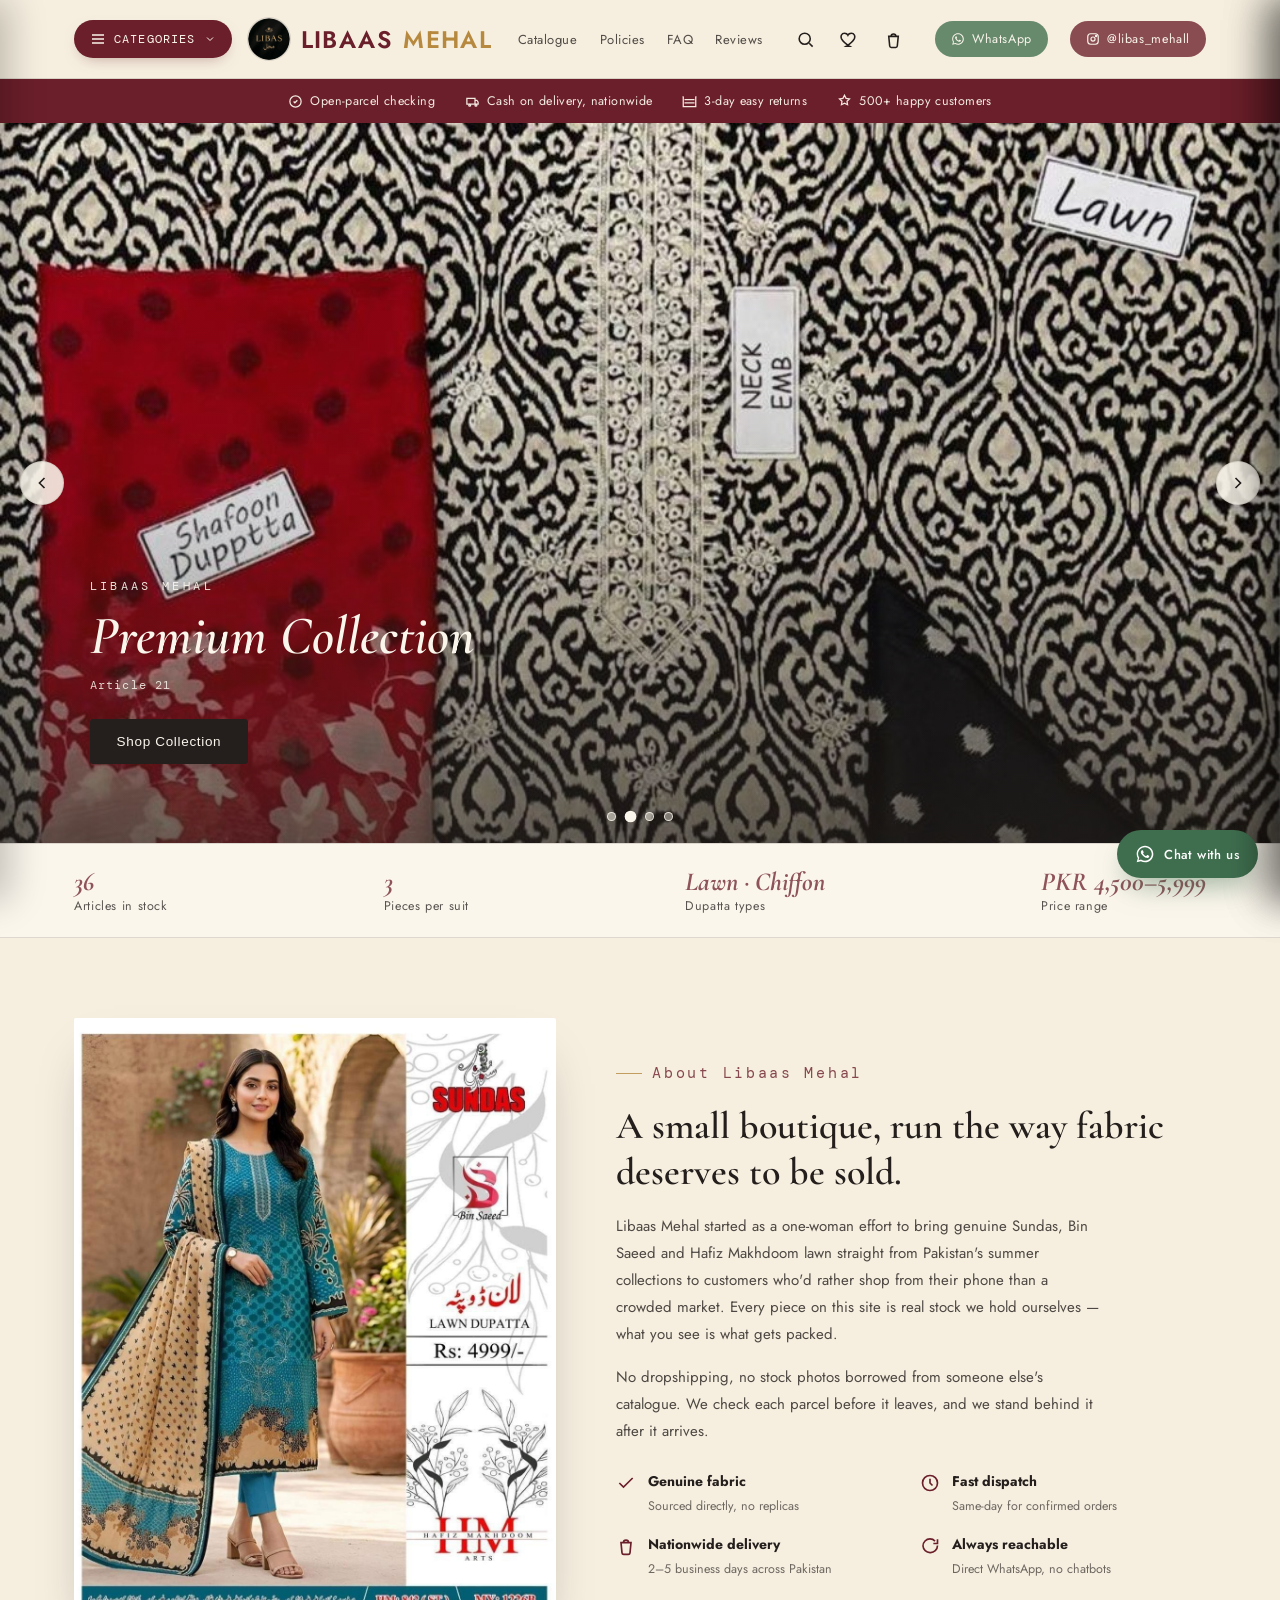
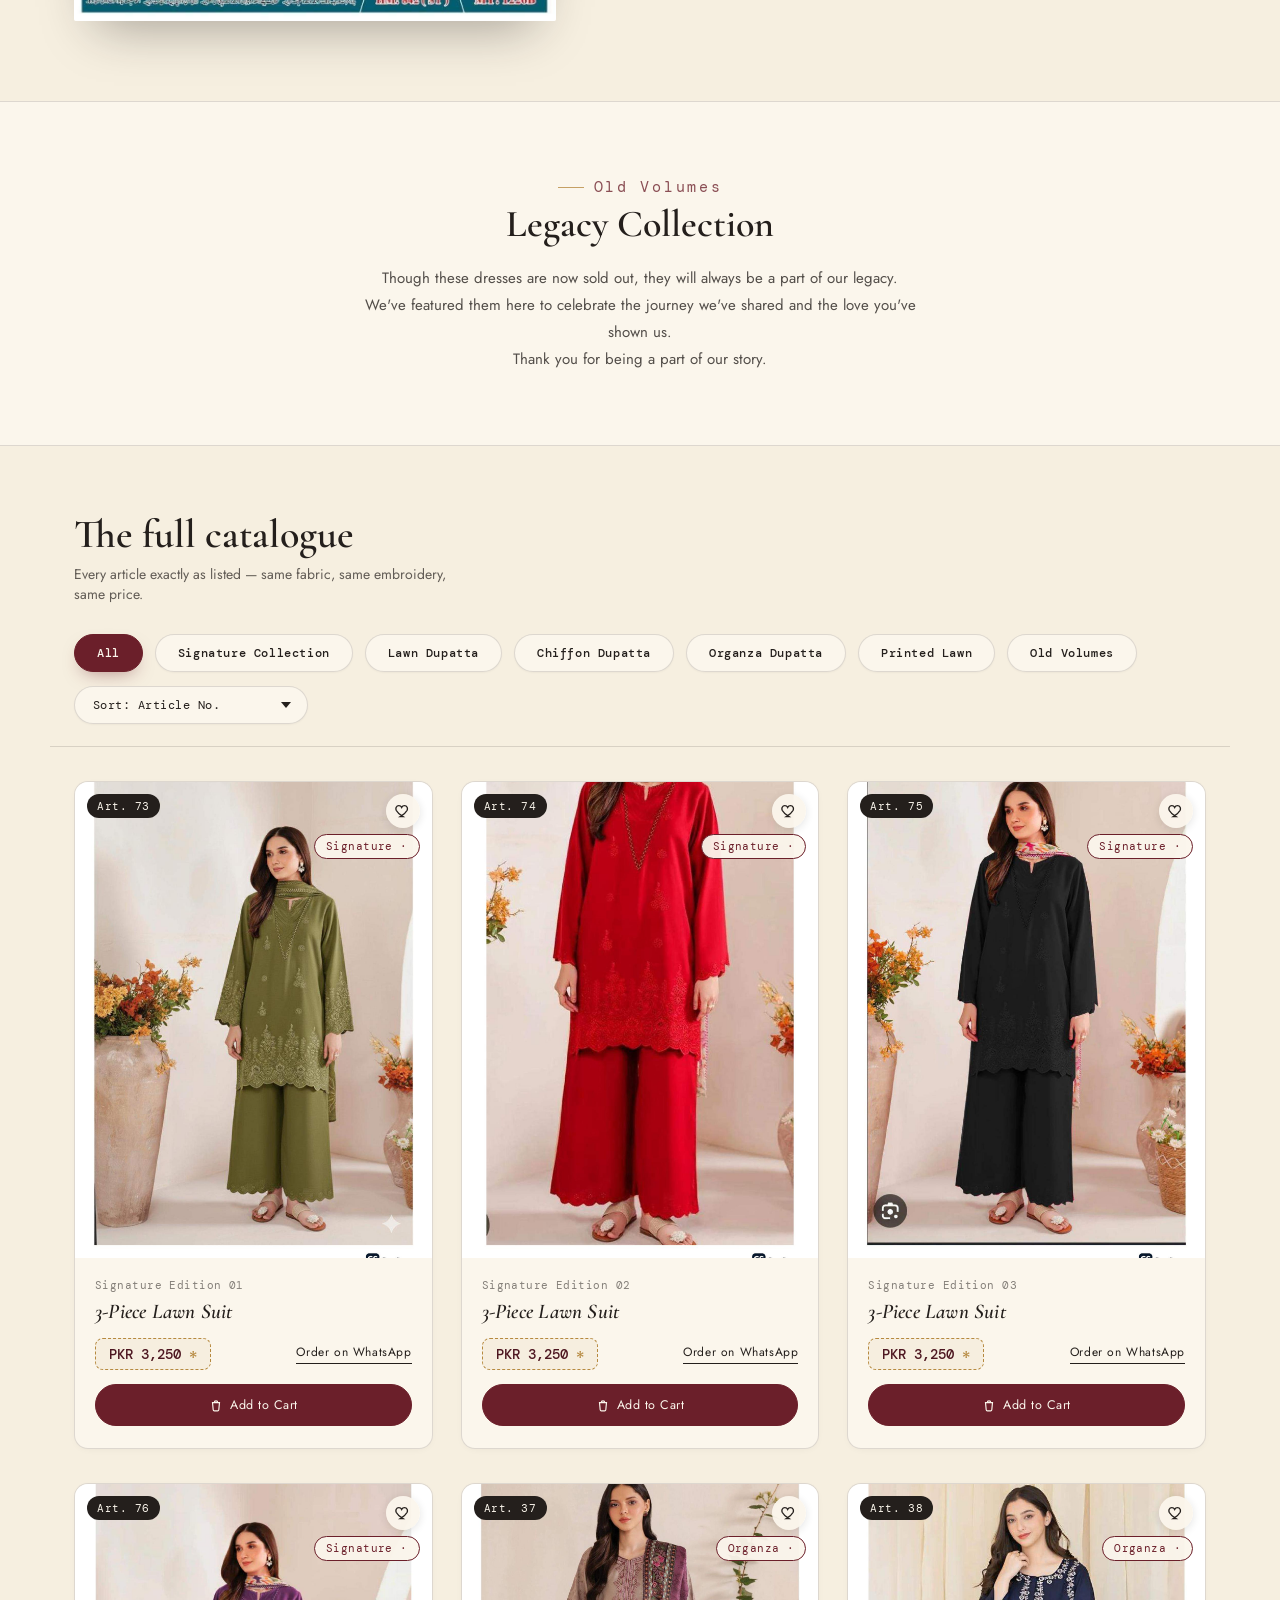
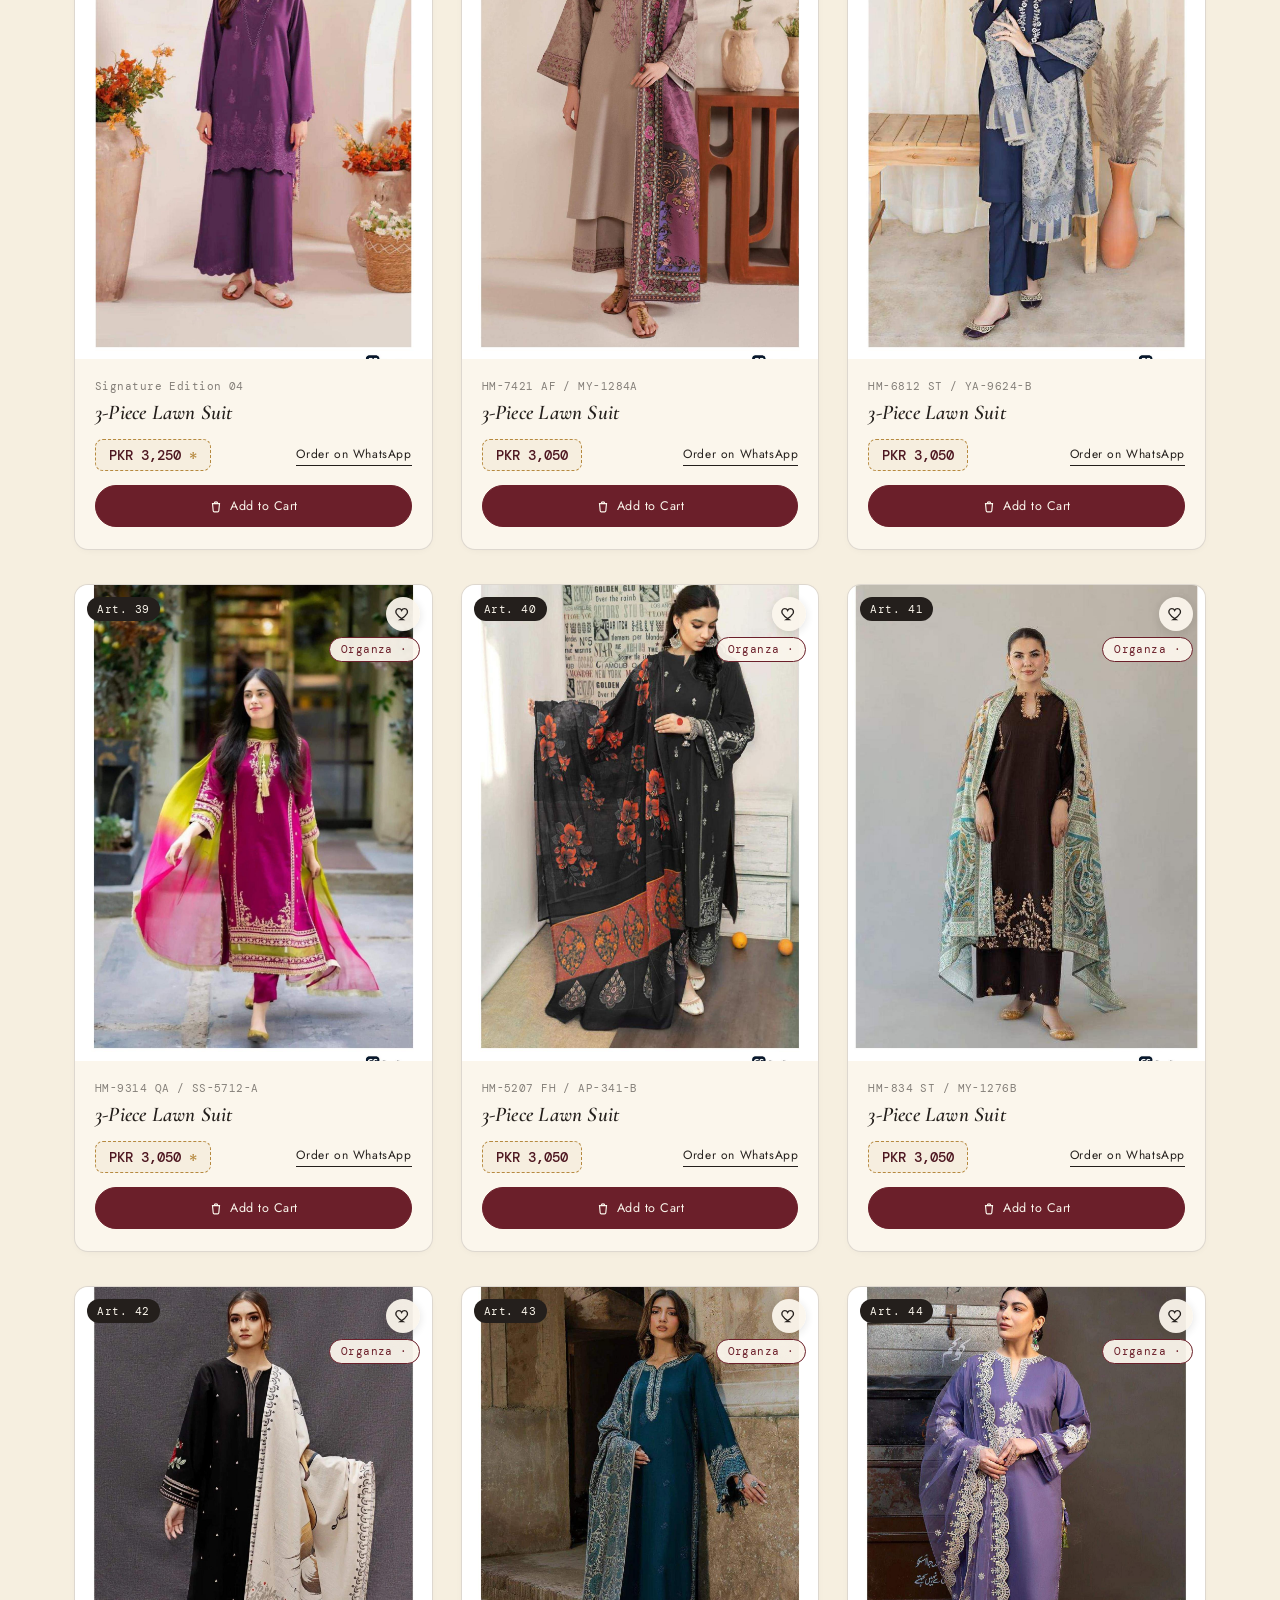
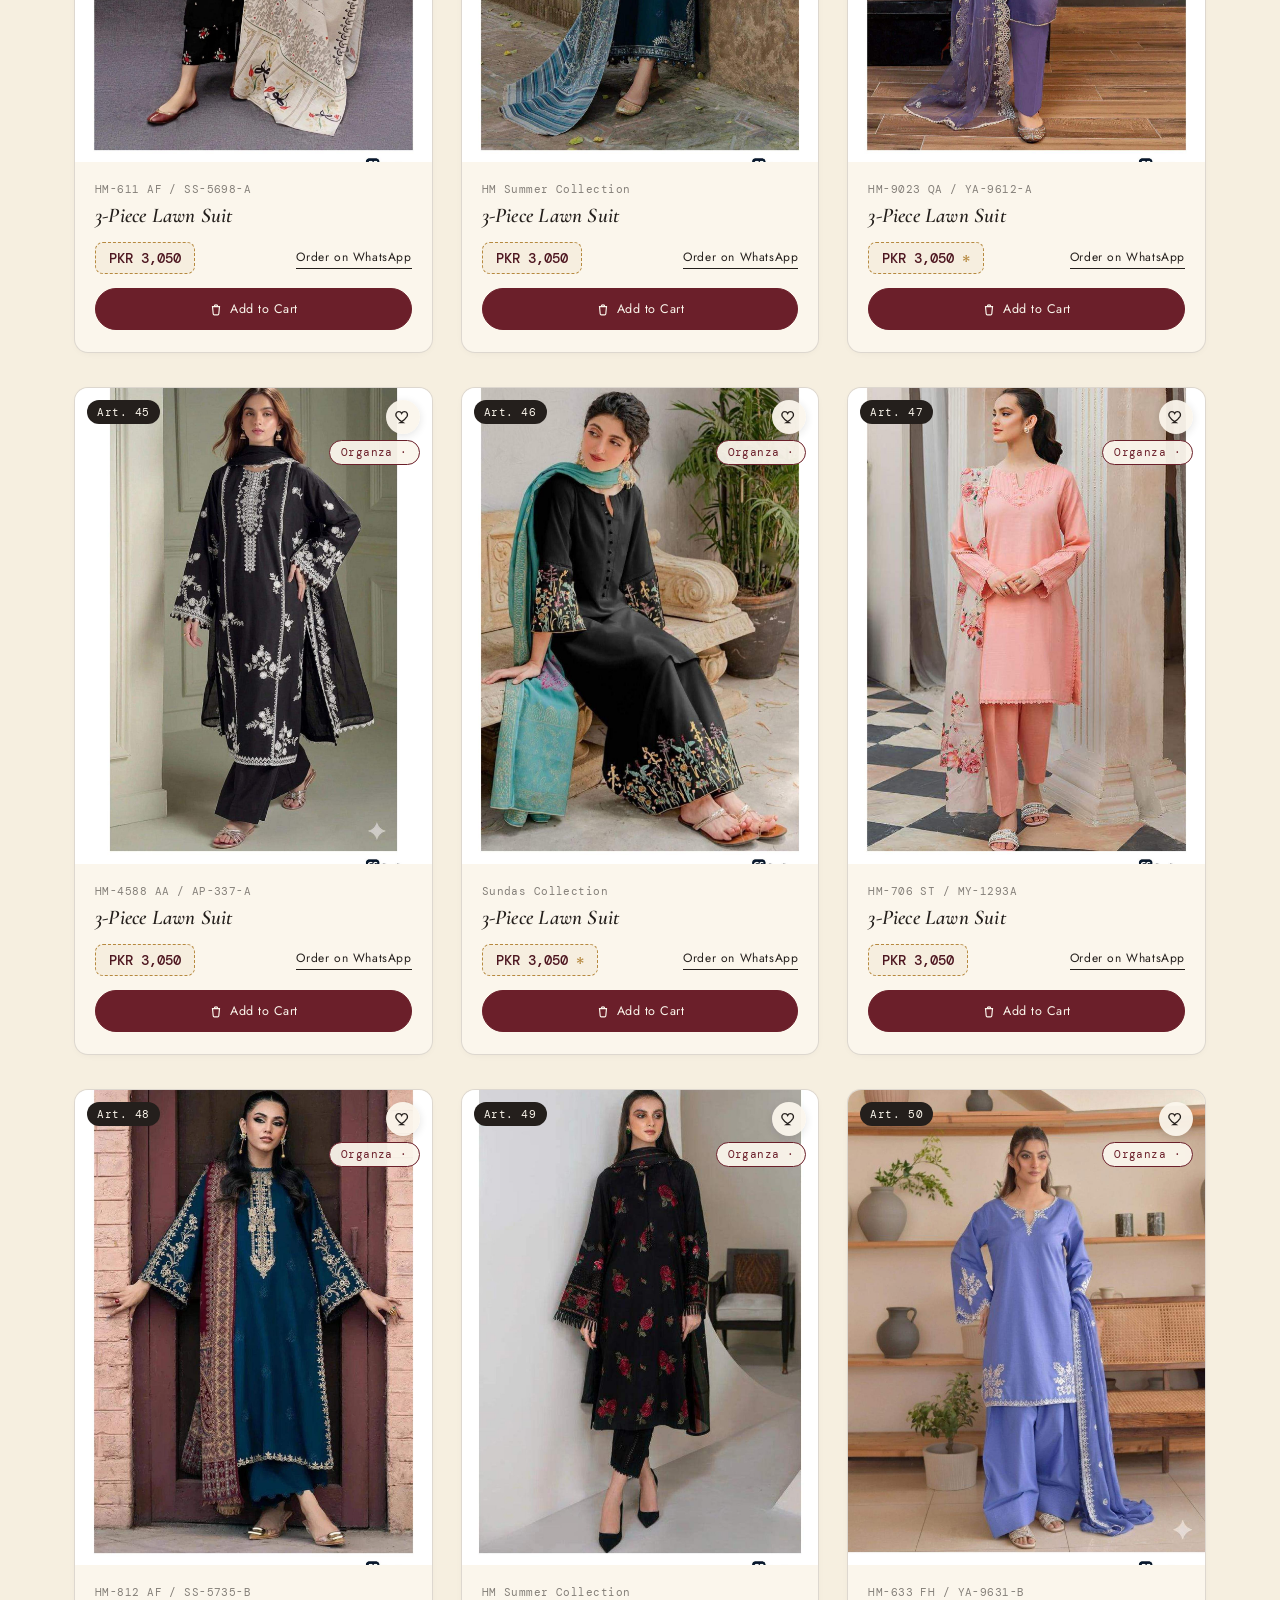
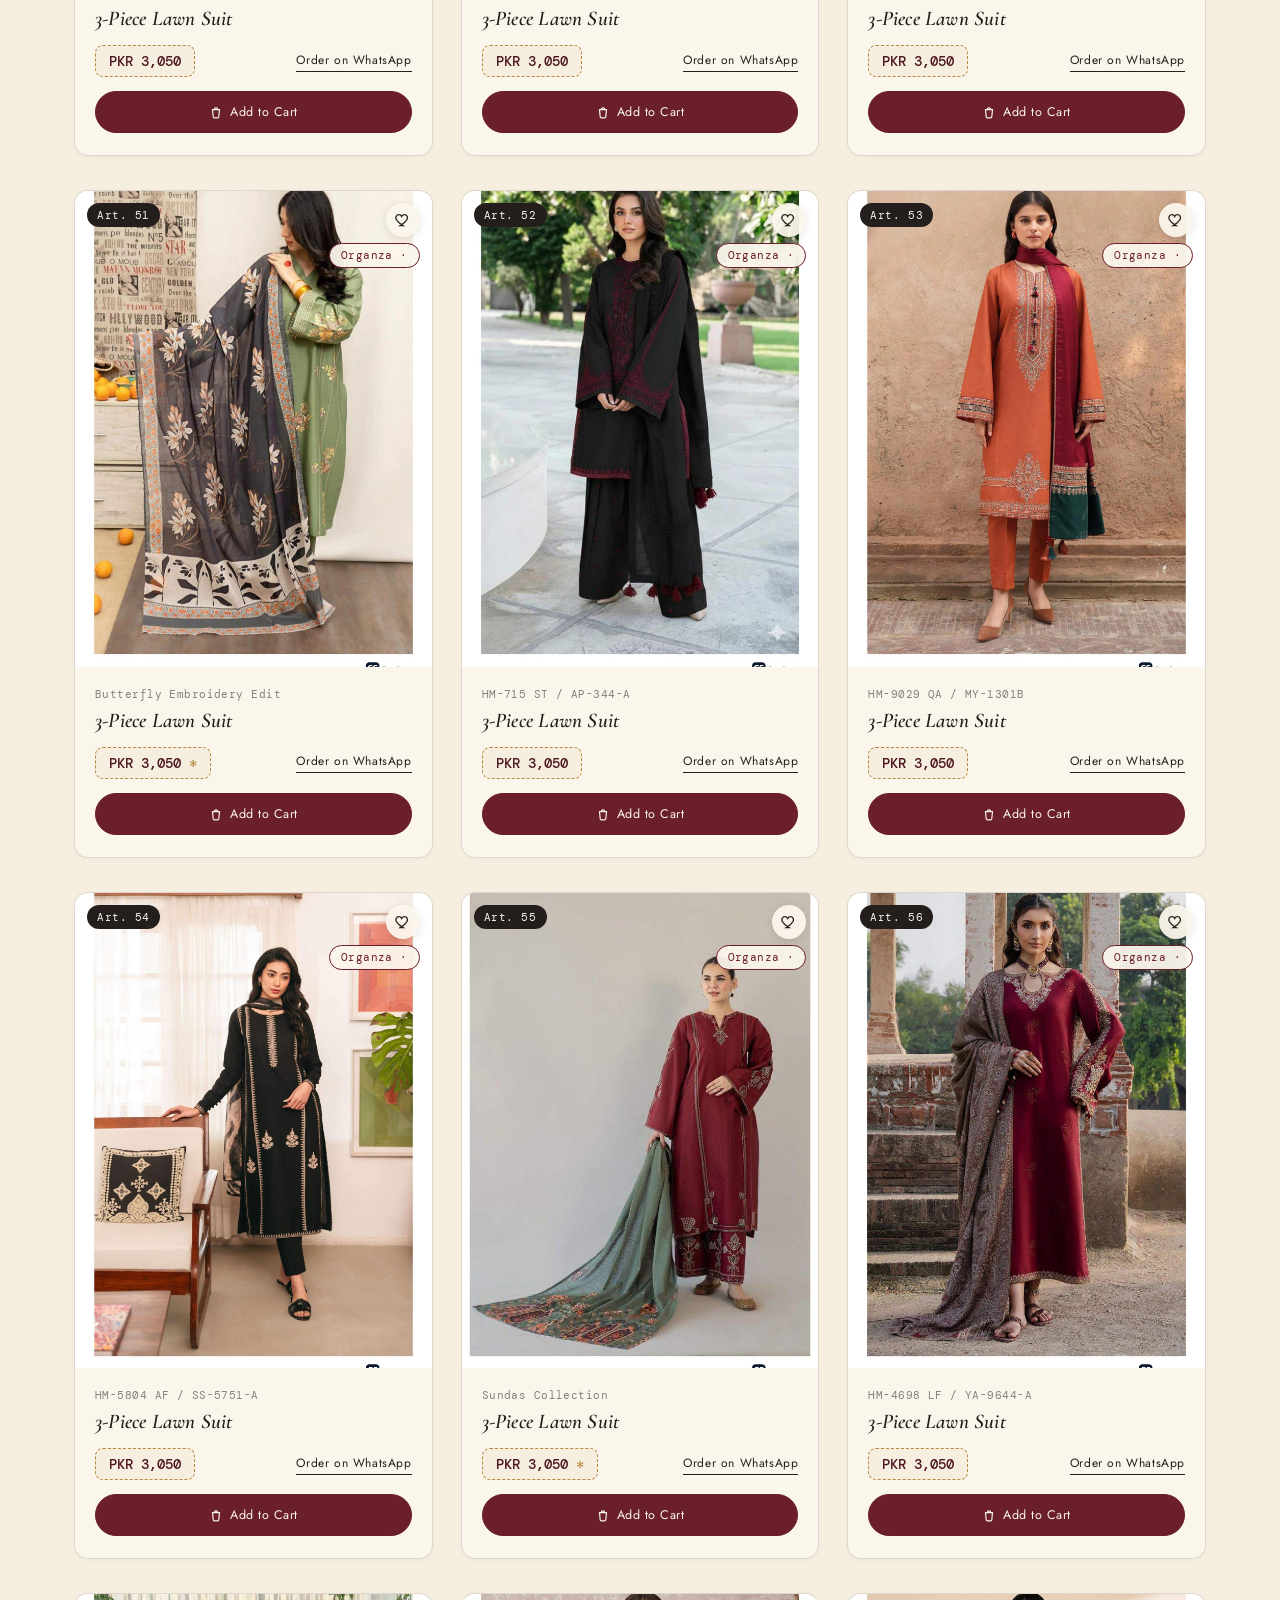
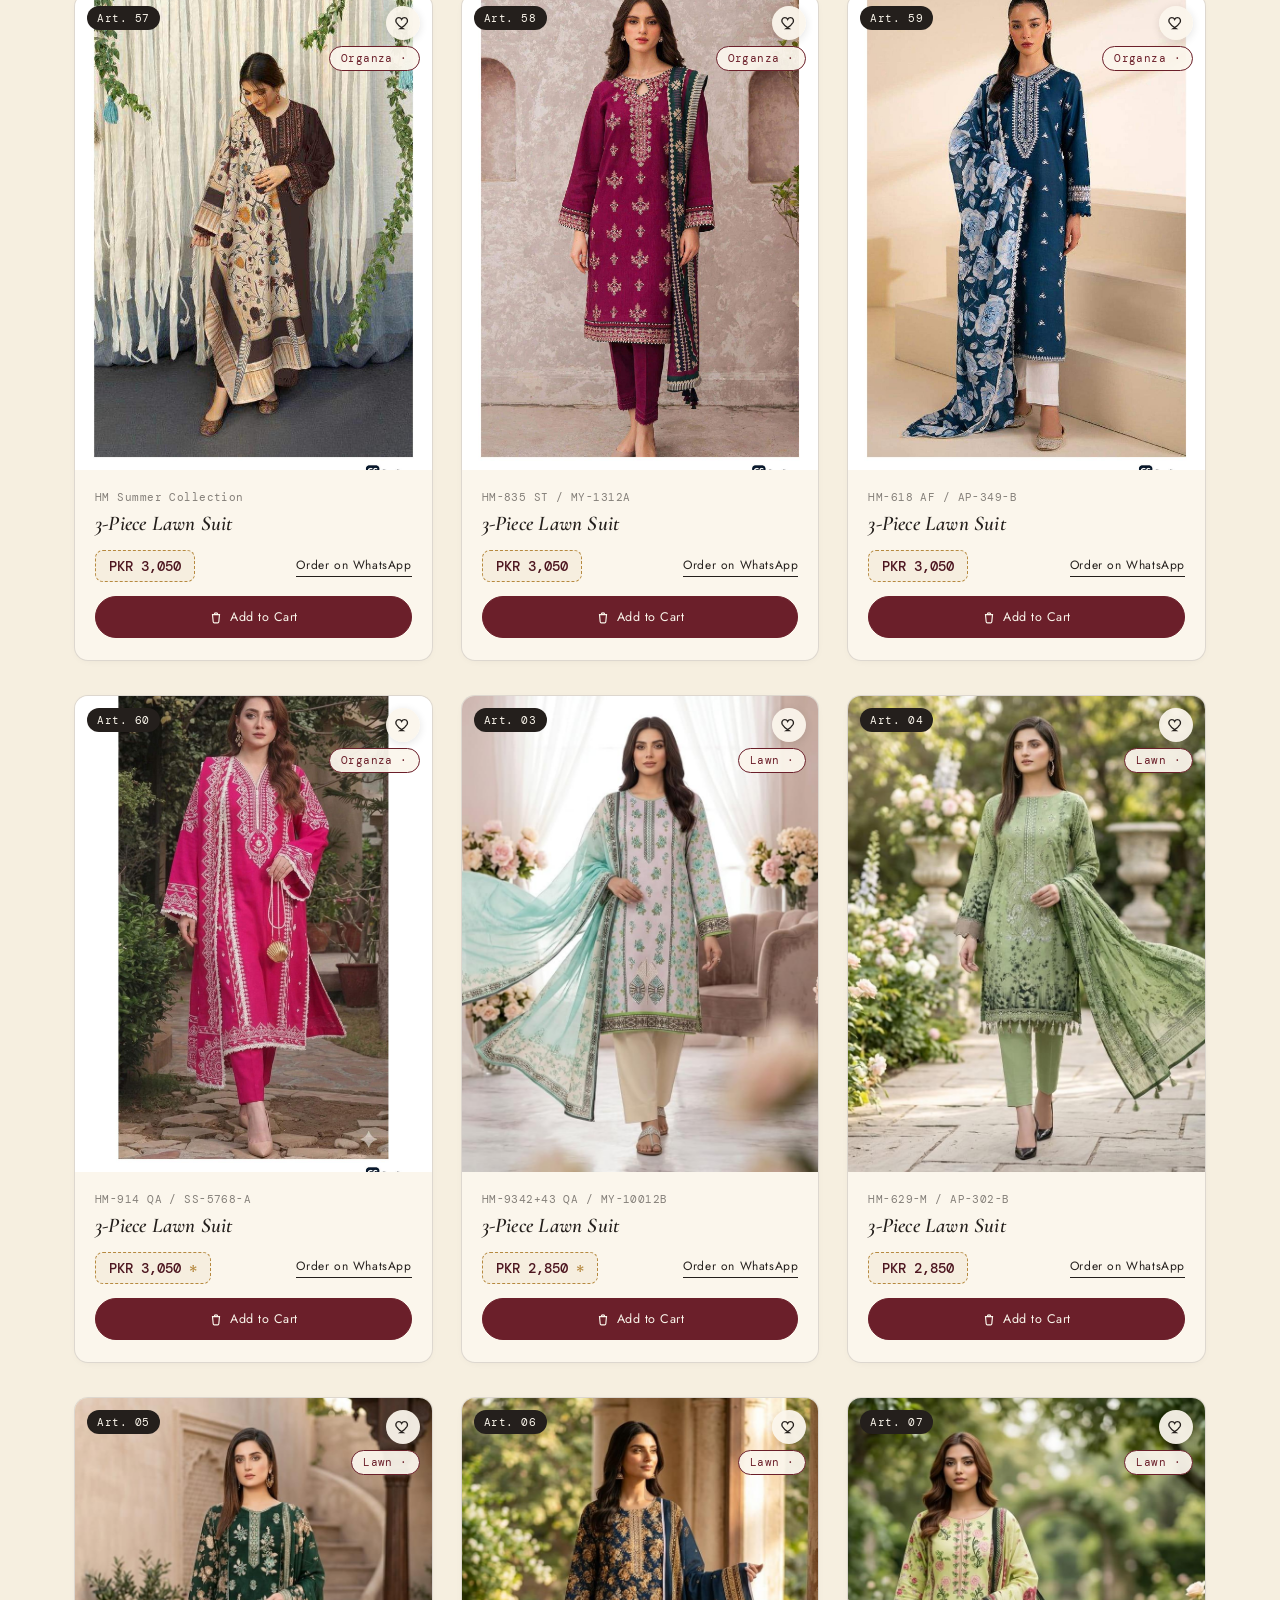
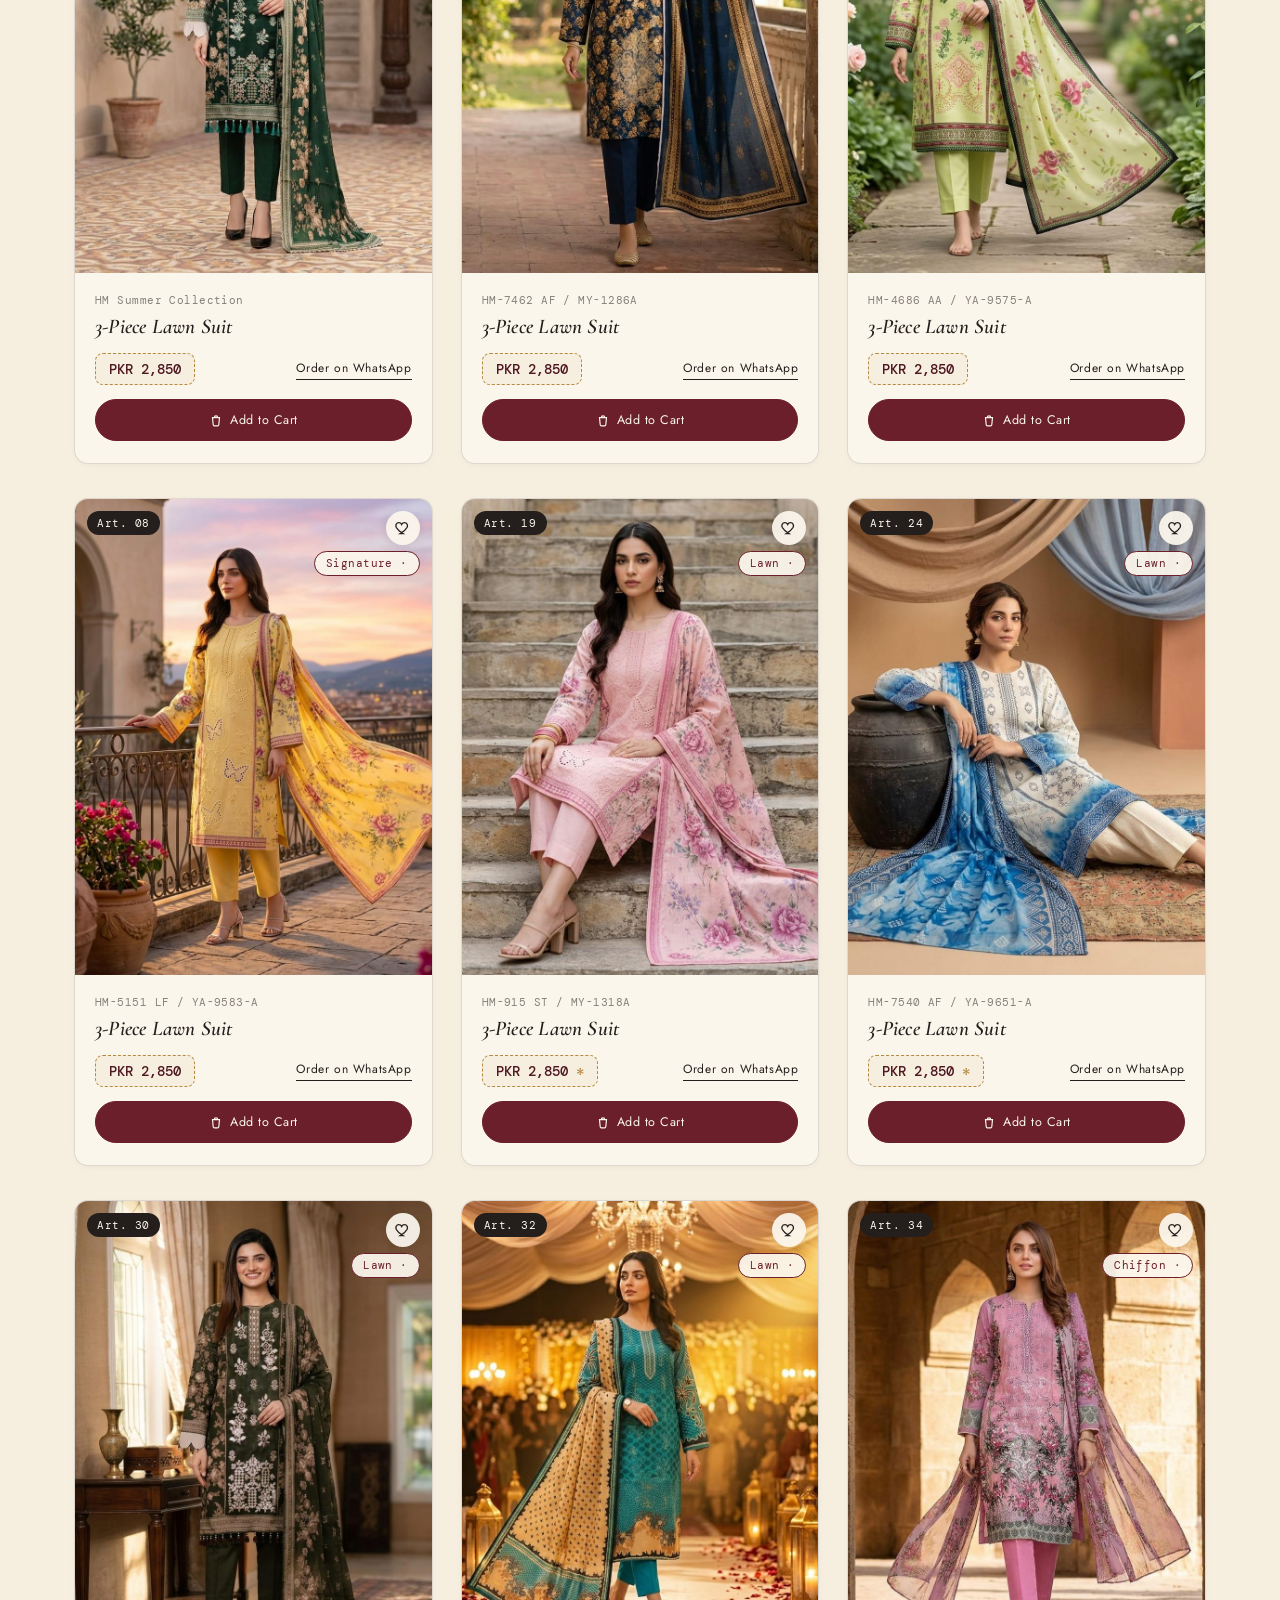
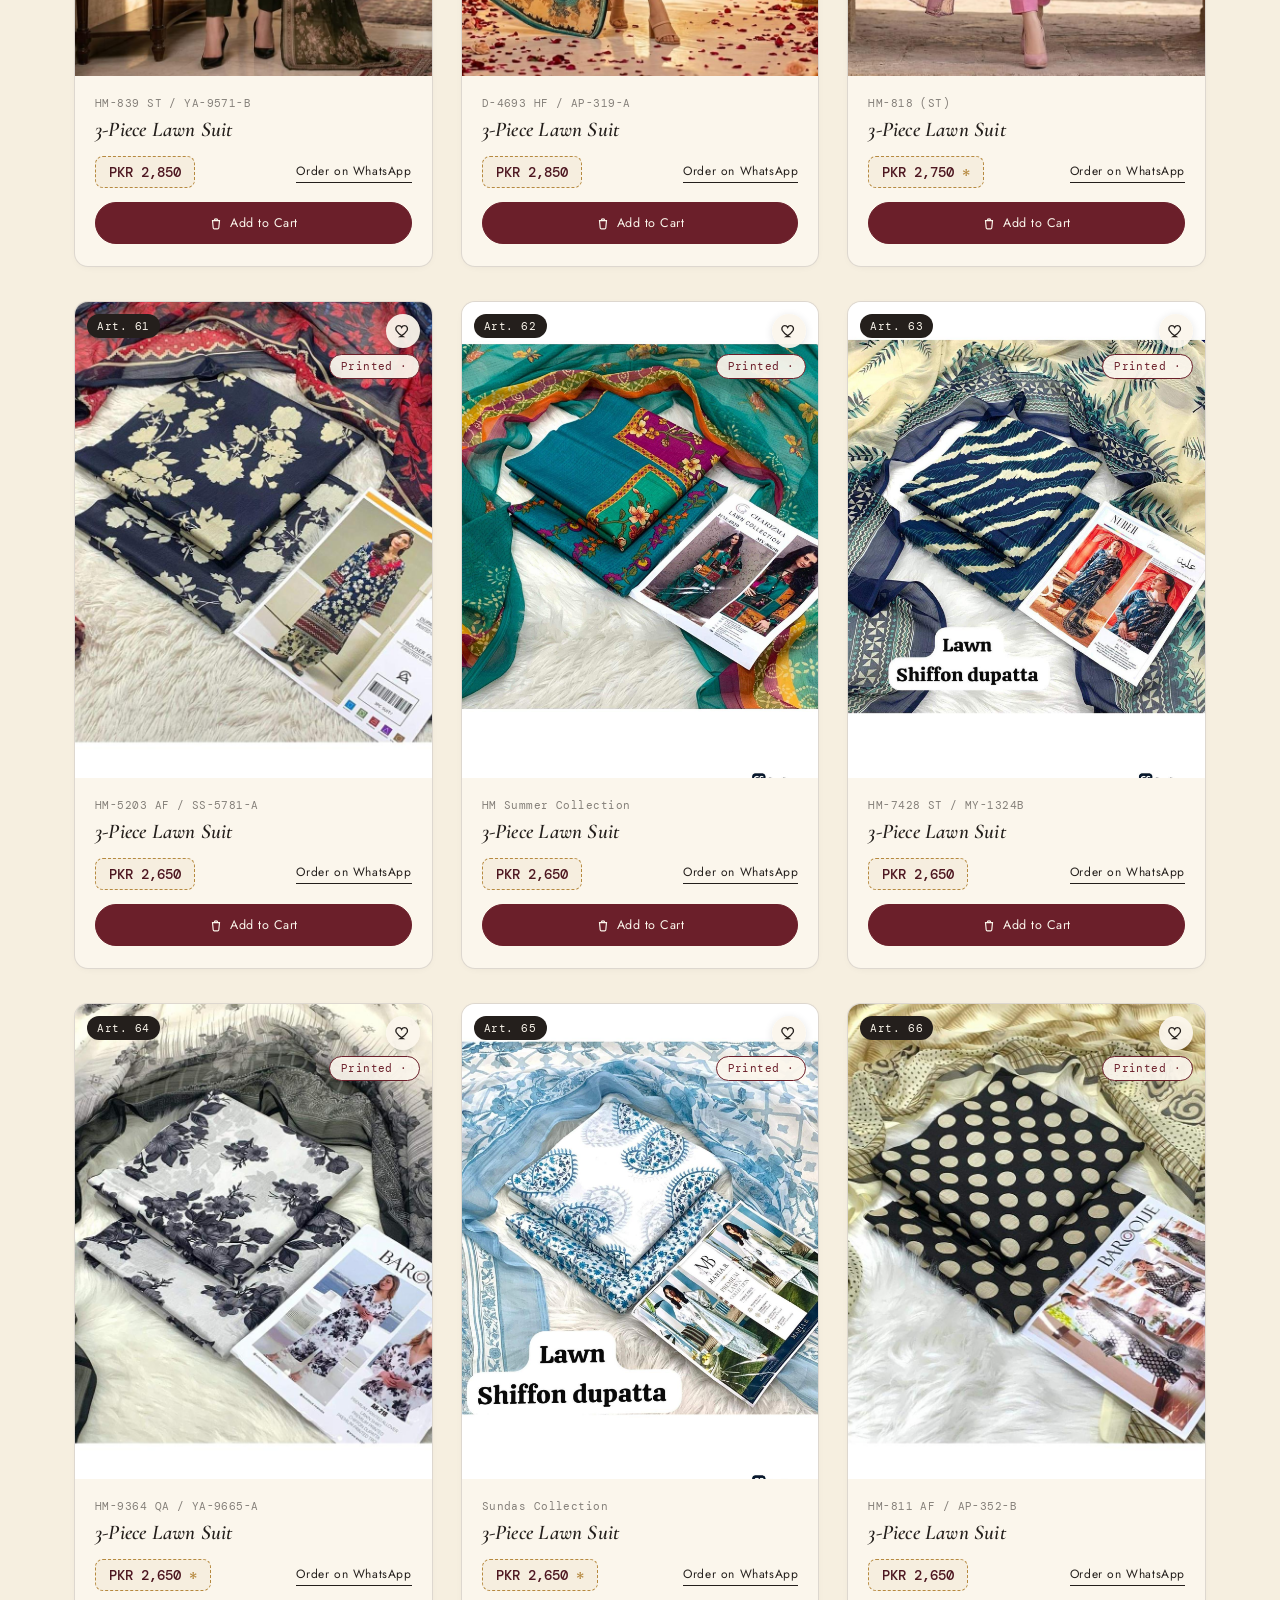
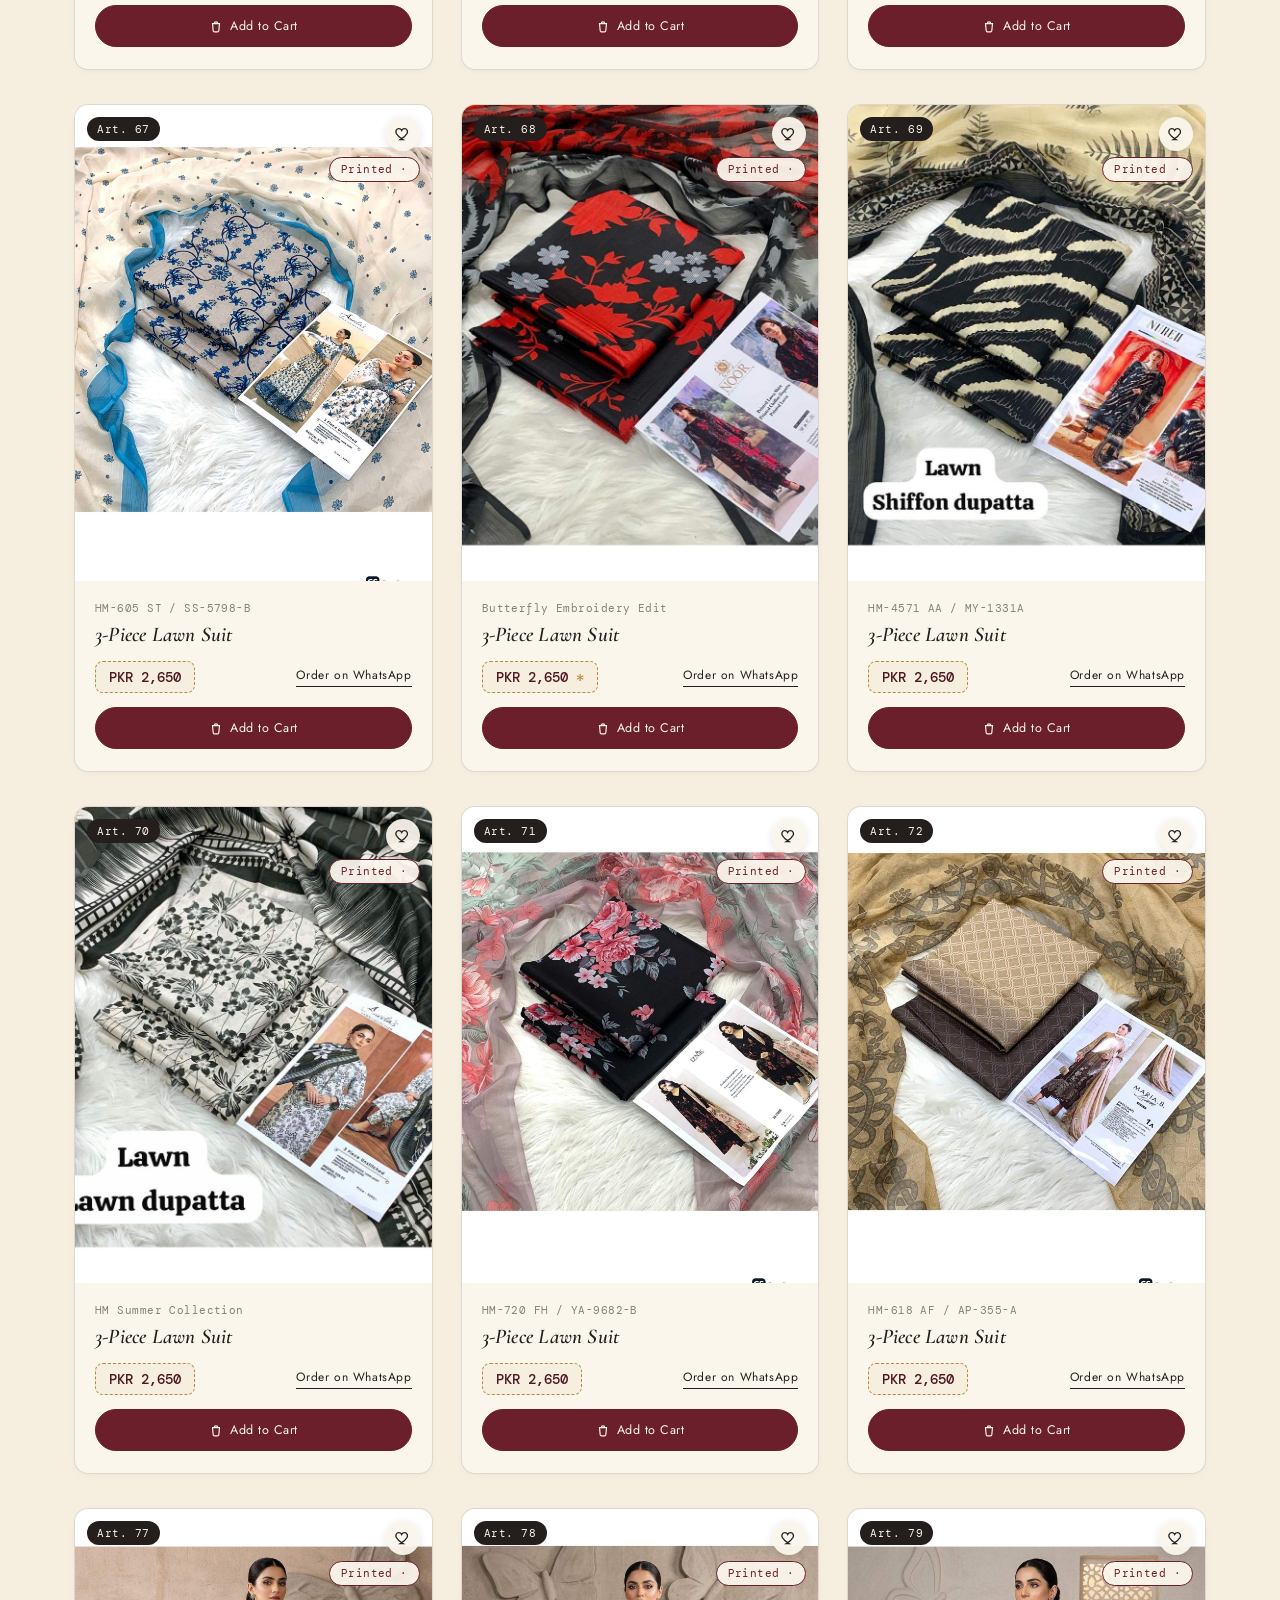
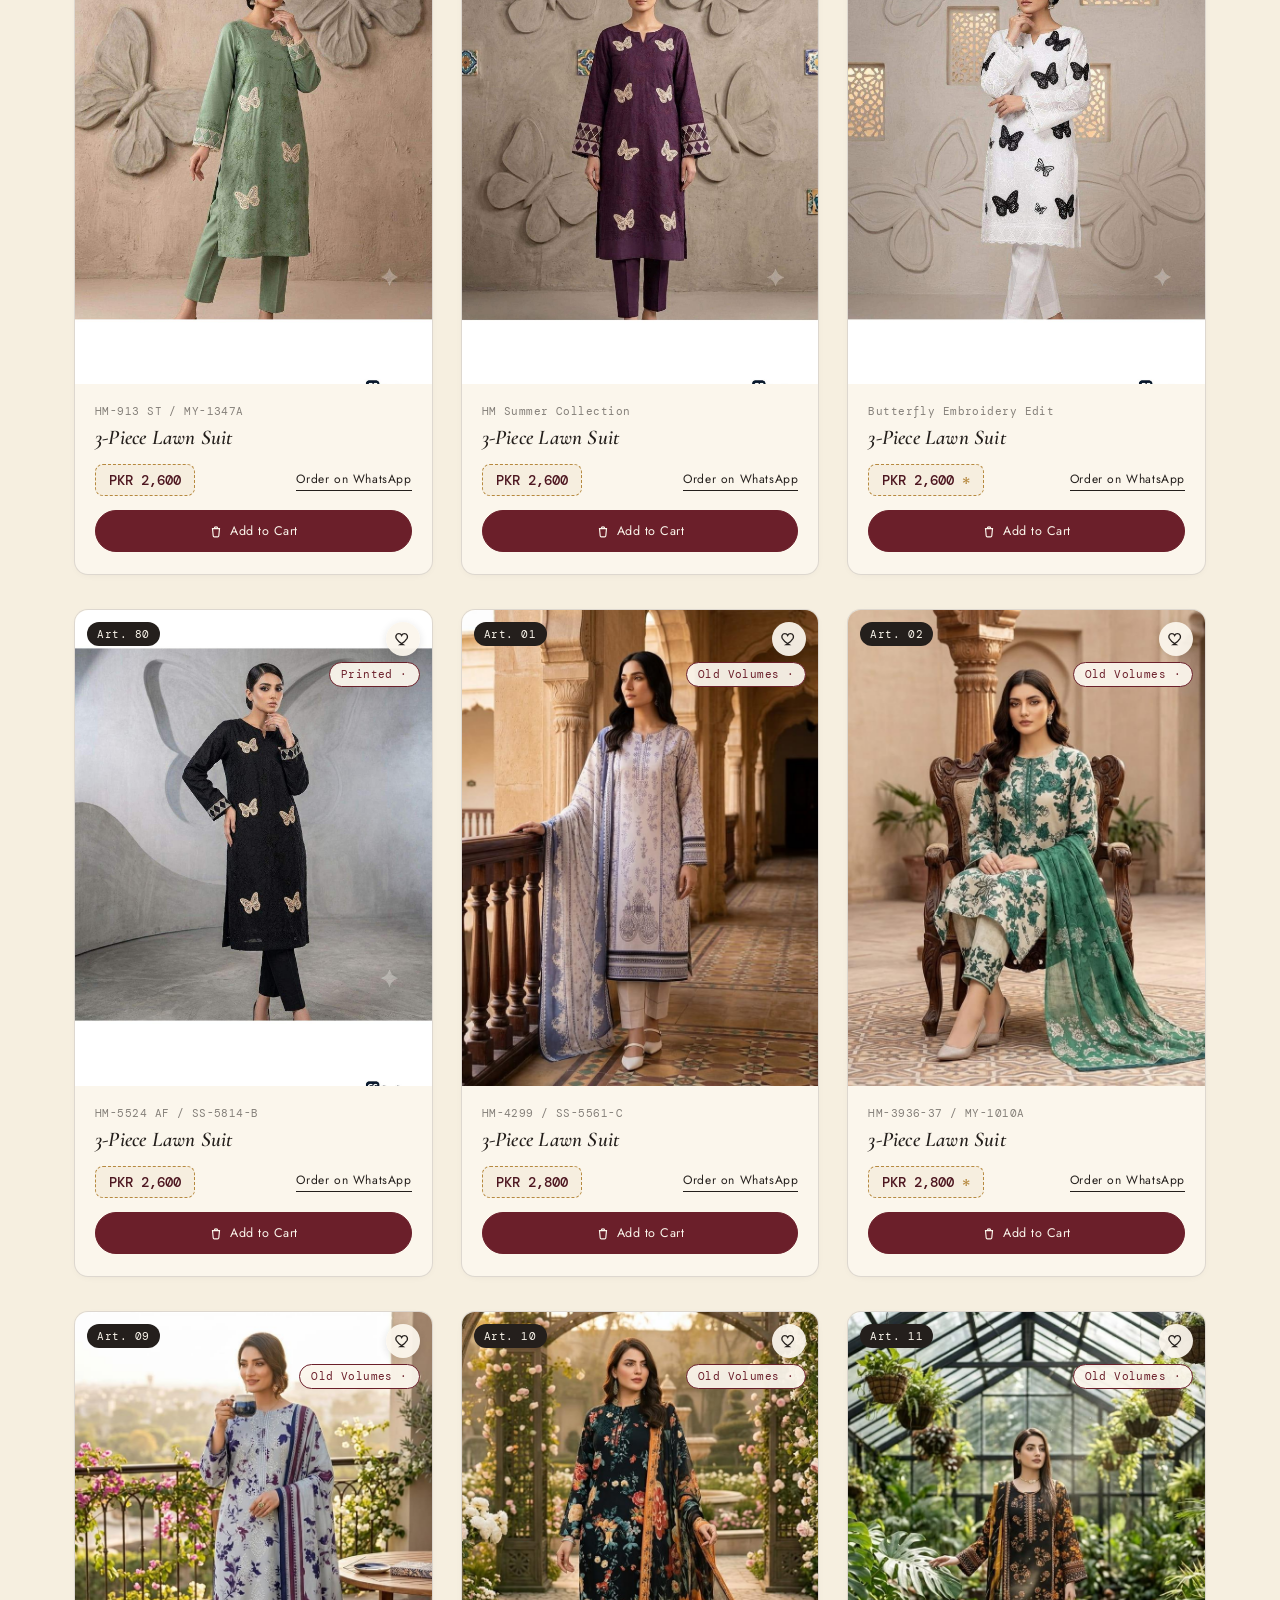
==== commit 81200e75: "seo optimizatio" ====
--- a/index.html
+++ b/index.html
@@ -996,6 +996,23 @@
     .hamburger{width:32px; height:32px;}
   }
 </style>
+<!-- Meta Pixel Code -->
+<script>
+!function(f,b,e,v,n,t,s)
+{if(f.fbq)return;n=f.fbq=function(){n.callMethod?
+n.callMethod.apply(n,arguments):n.queue.push(arguments)};
+if(!f._fbq)f._fbq=n;n.push=n;n.loaded=!0;n.version='2.0';
+n.queue=[];t=b.createElement(e);t.async=!0;
+t.src=v;s=b.getElementsByTagName(e)[0];
+s.parentNode.insertBefore(t,s)}(window, document,'script',
+'https://connect.facebook.net/en_US/fbevents.js');
+fbq('init', '1329203035636298');
+fbq('track', 'PageView');
+</script>
+<noscript><img height="1" width="1" style="display:none"
+src="https://www.facebook.com/tr?id=1329203035636298&ev=PageView&noscript=1"
+/></noscript>
+<!-- End Meta Pixel Code -->
 </head>
 <body>
 
